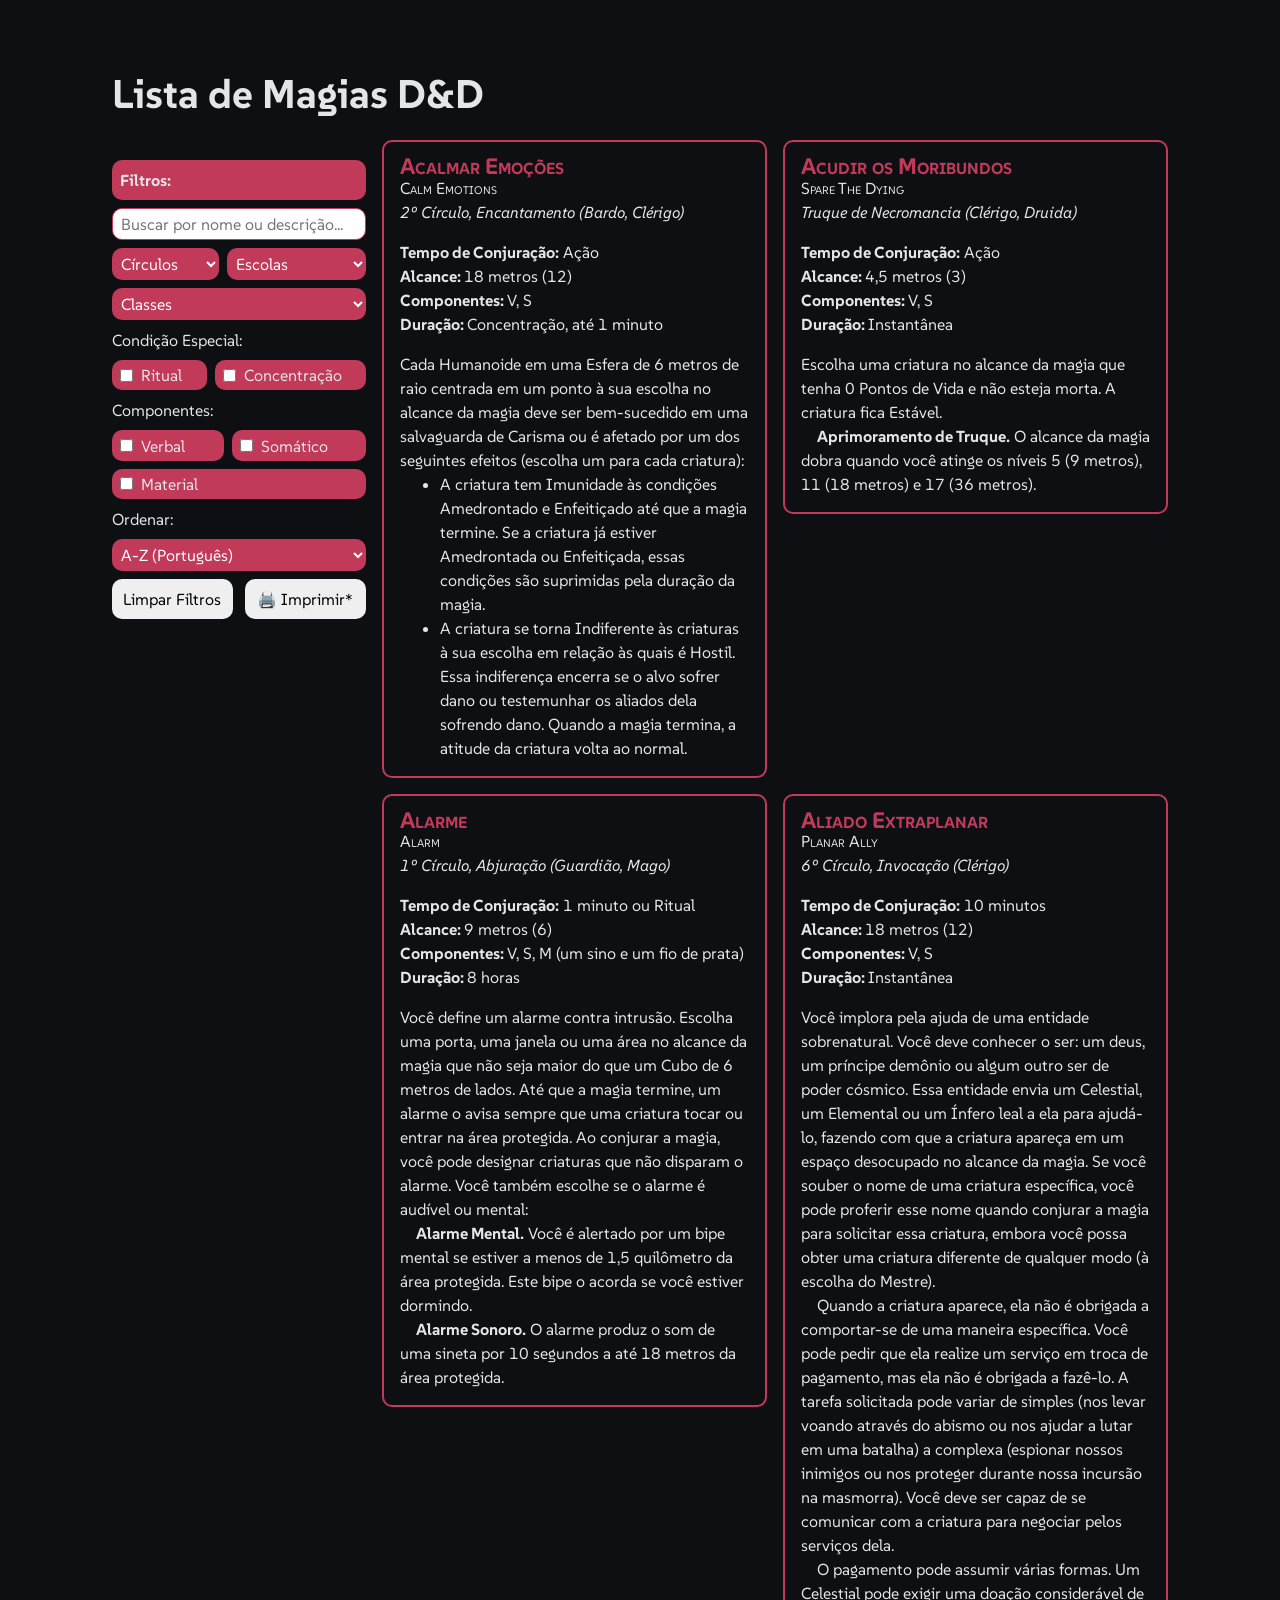
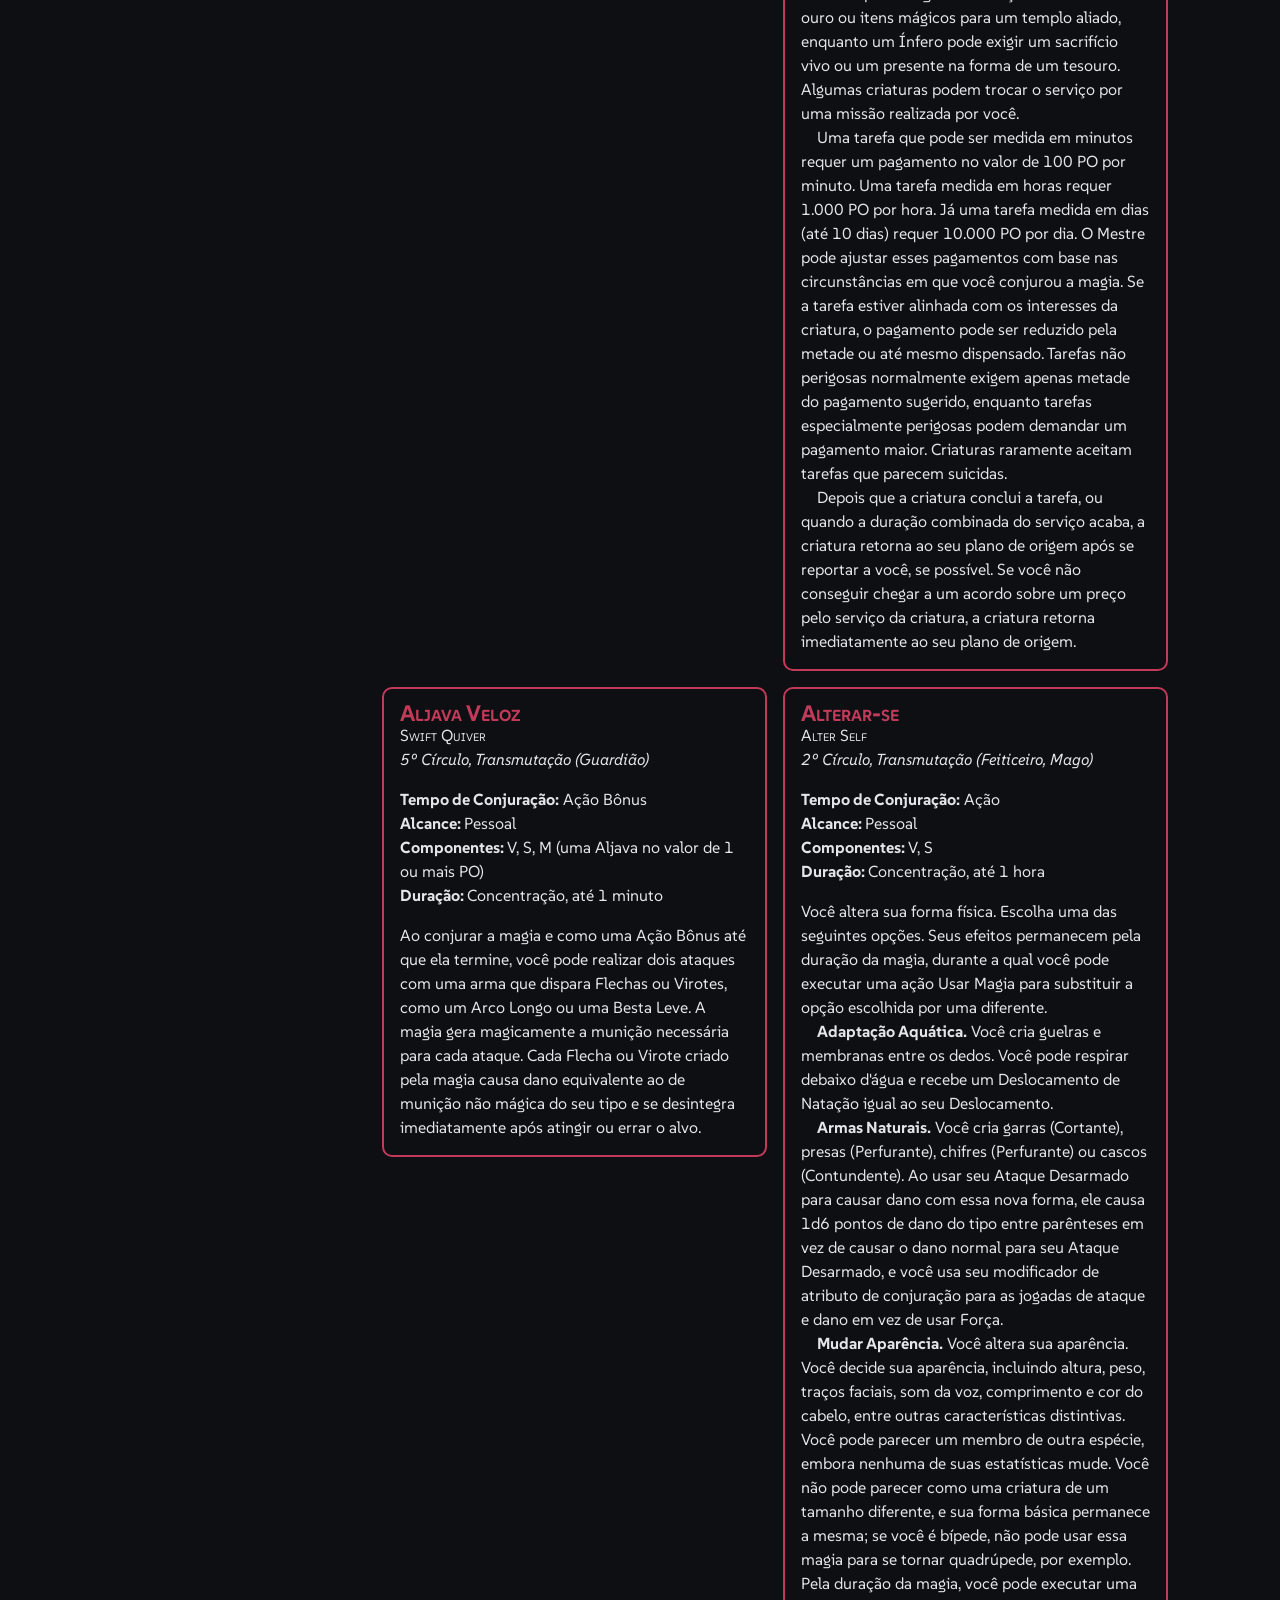
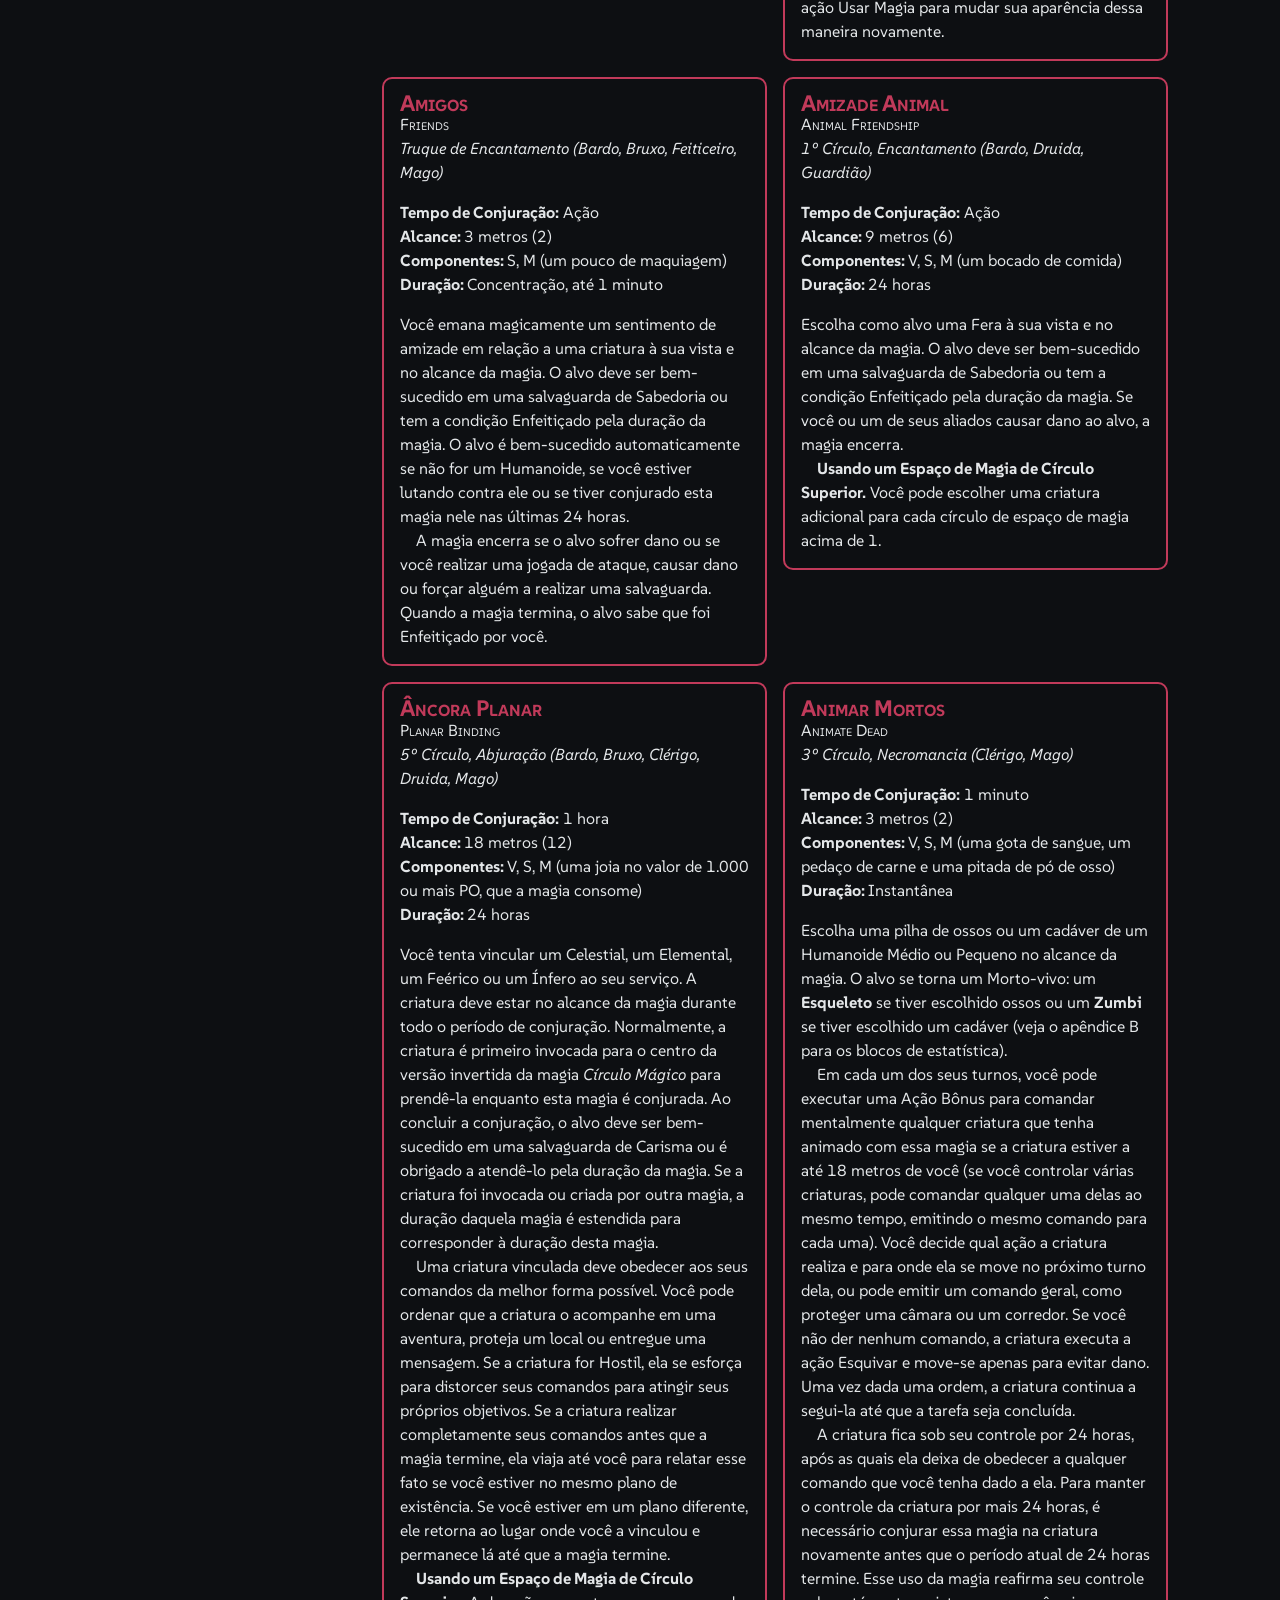
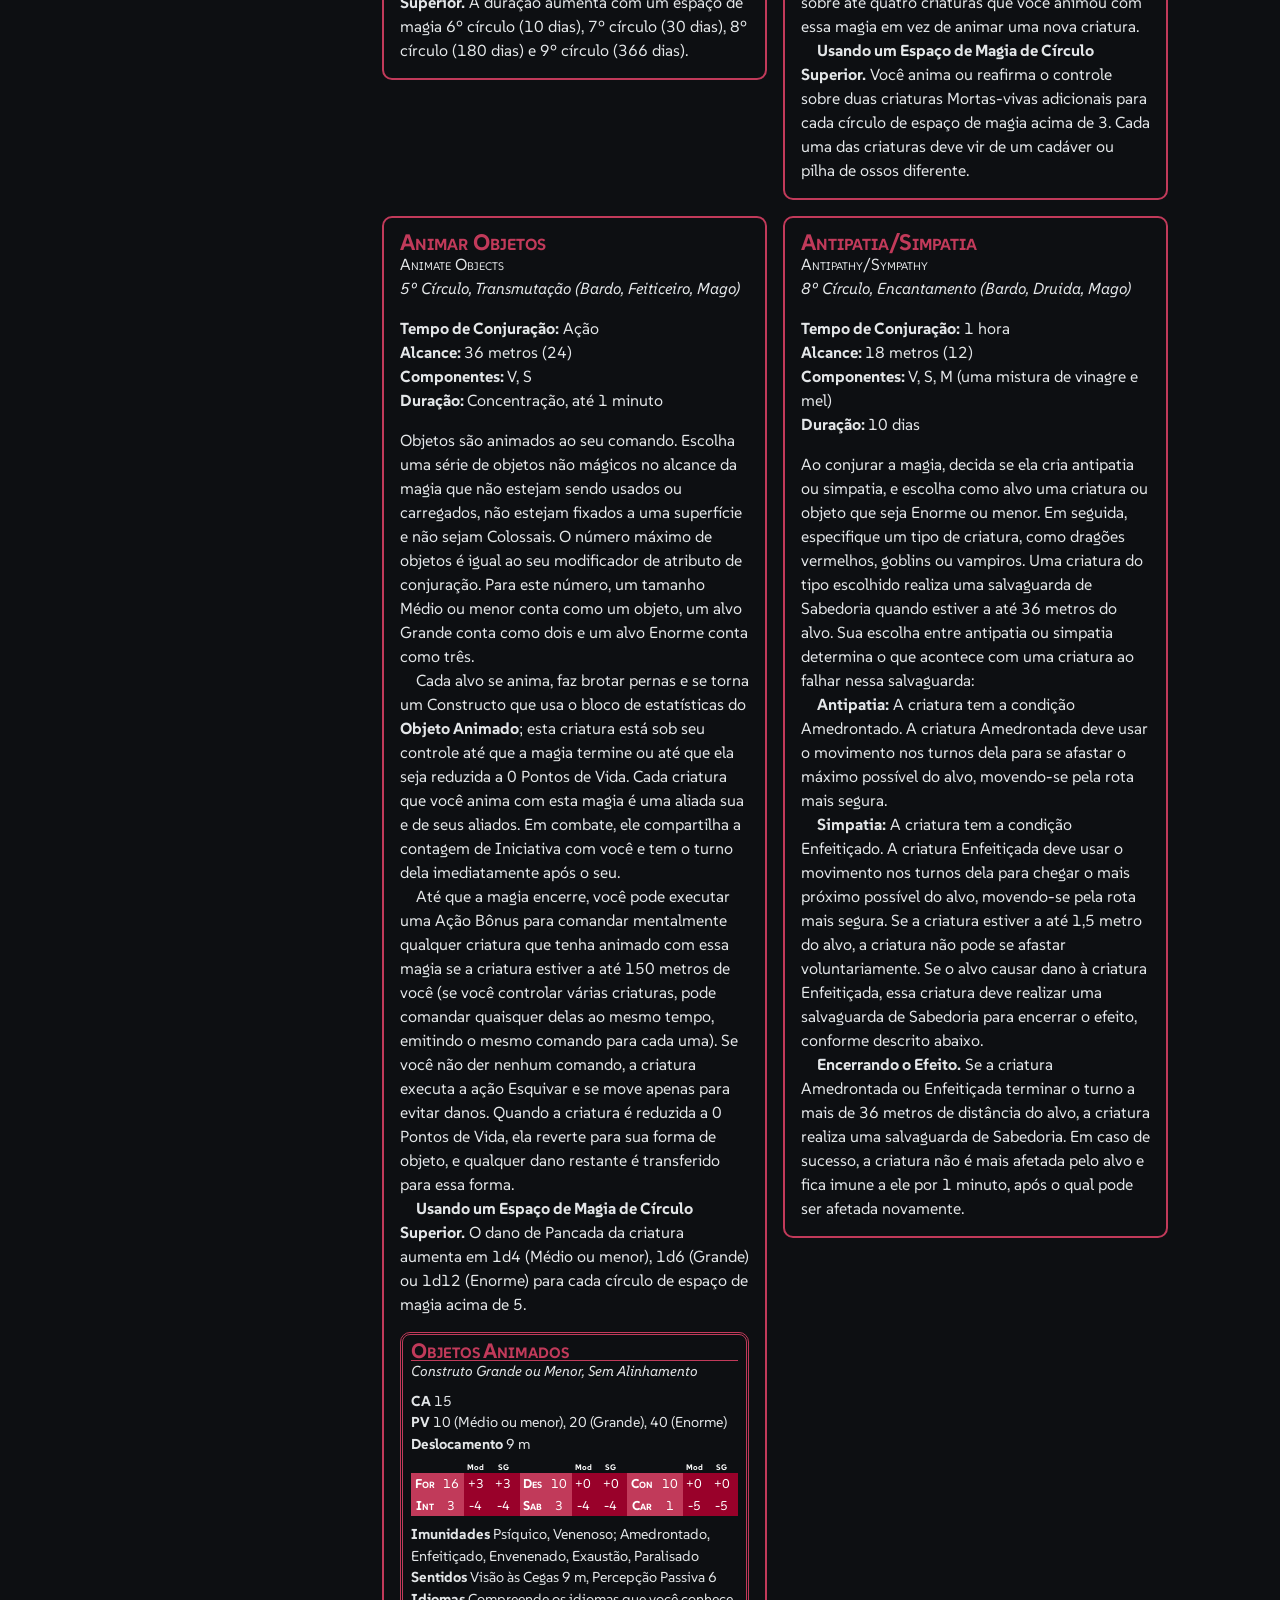
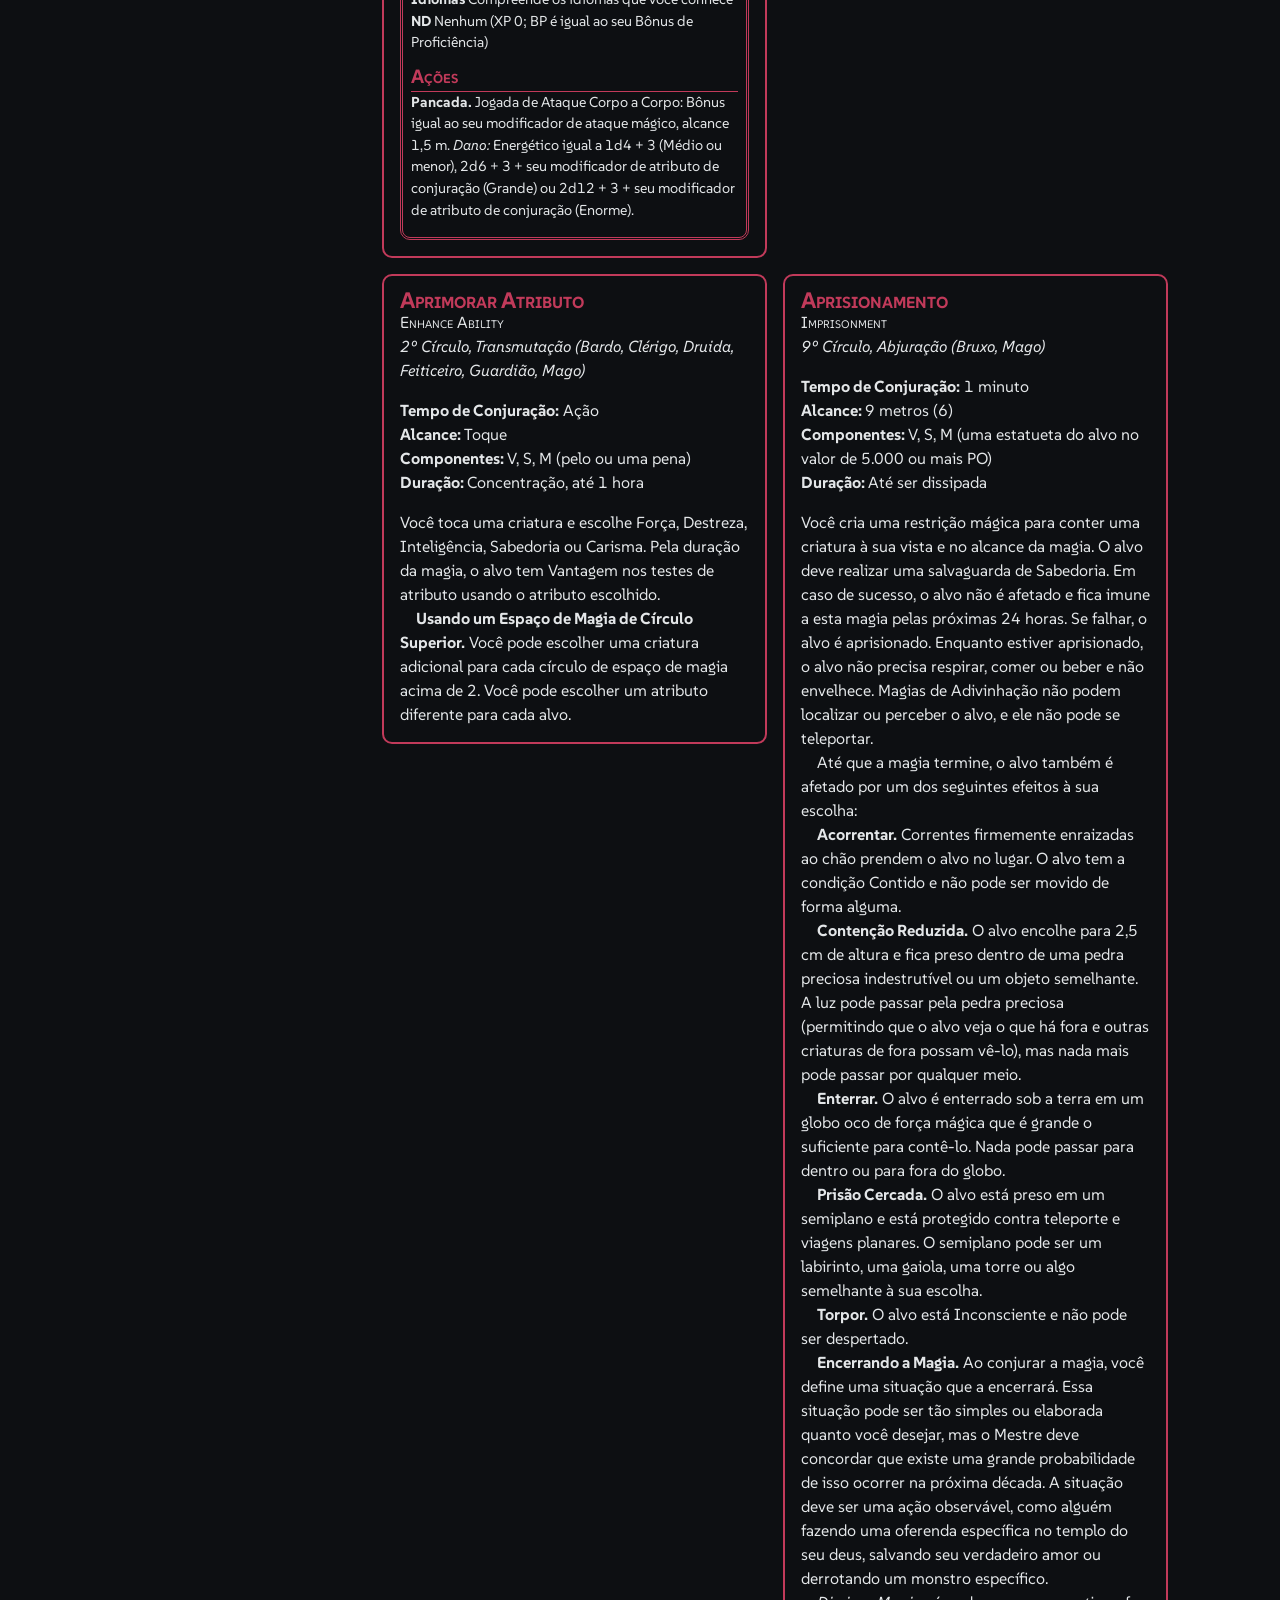
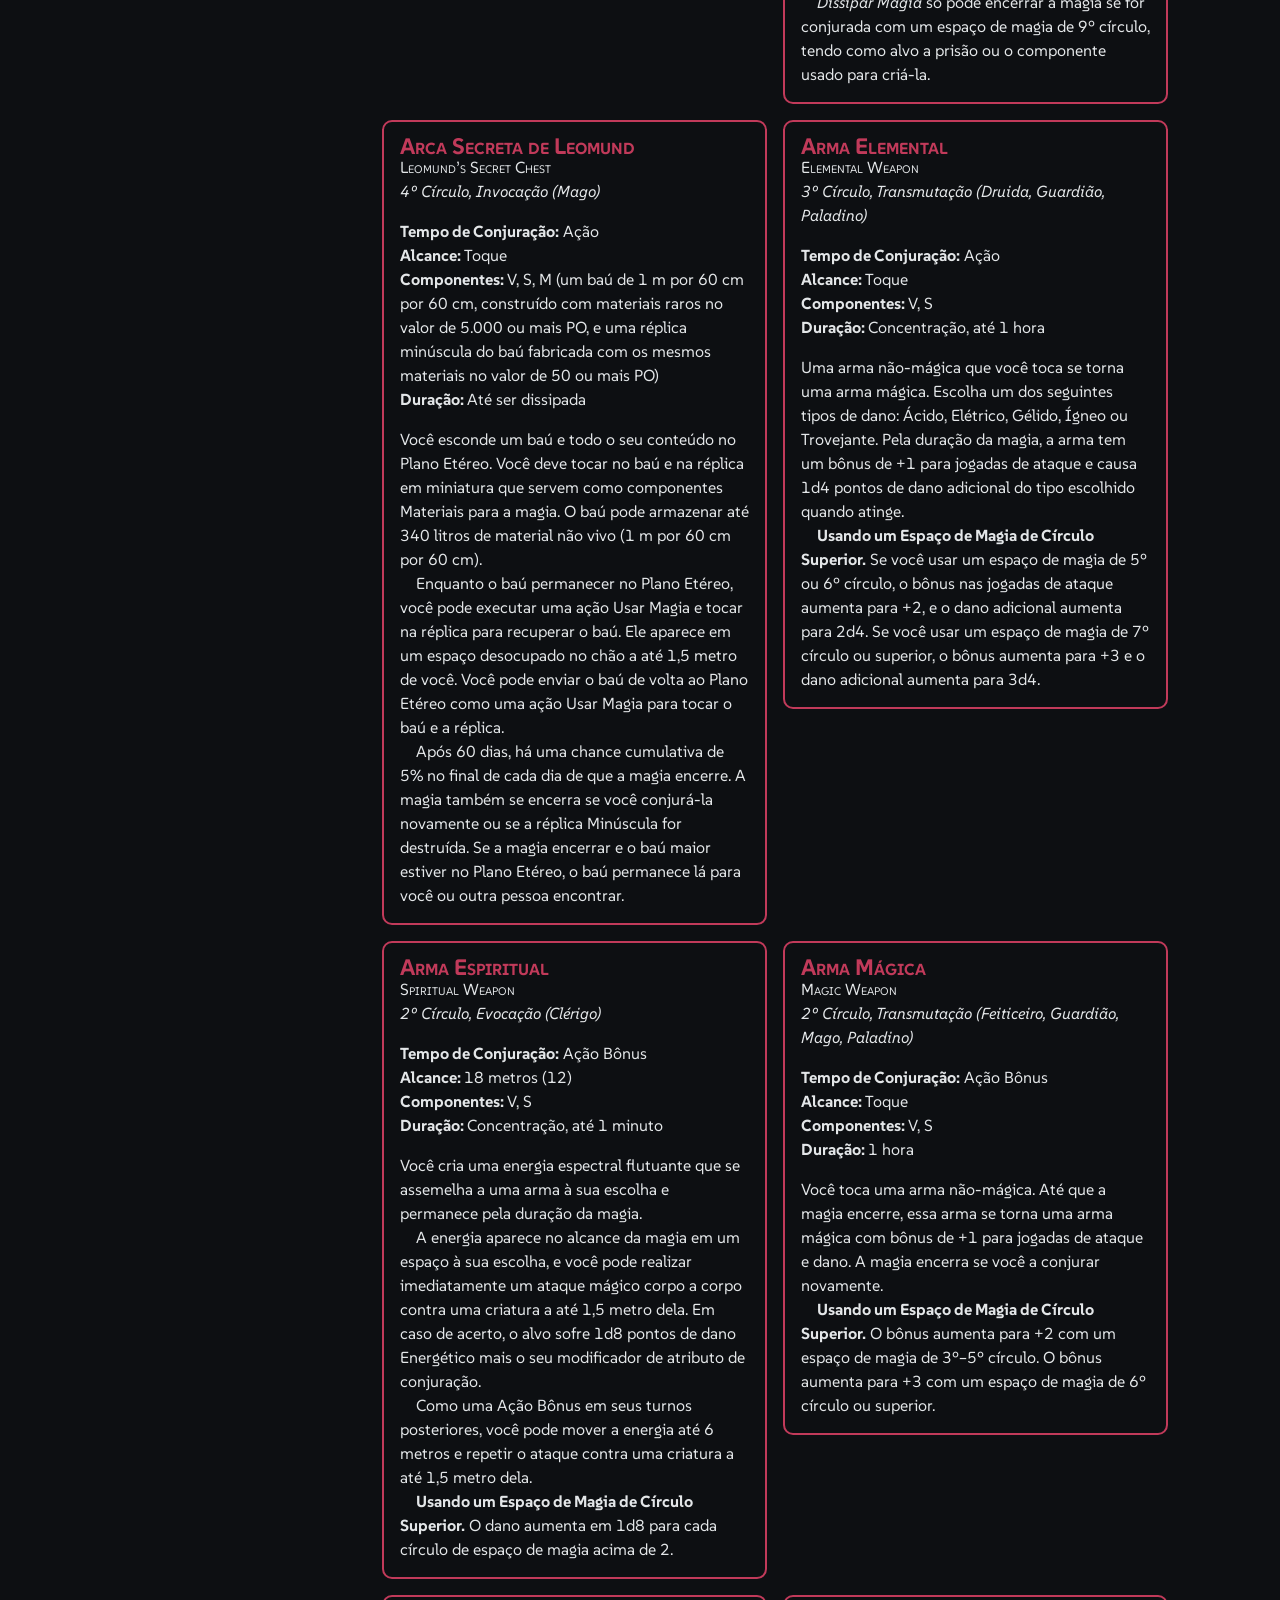
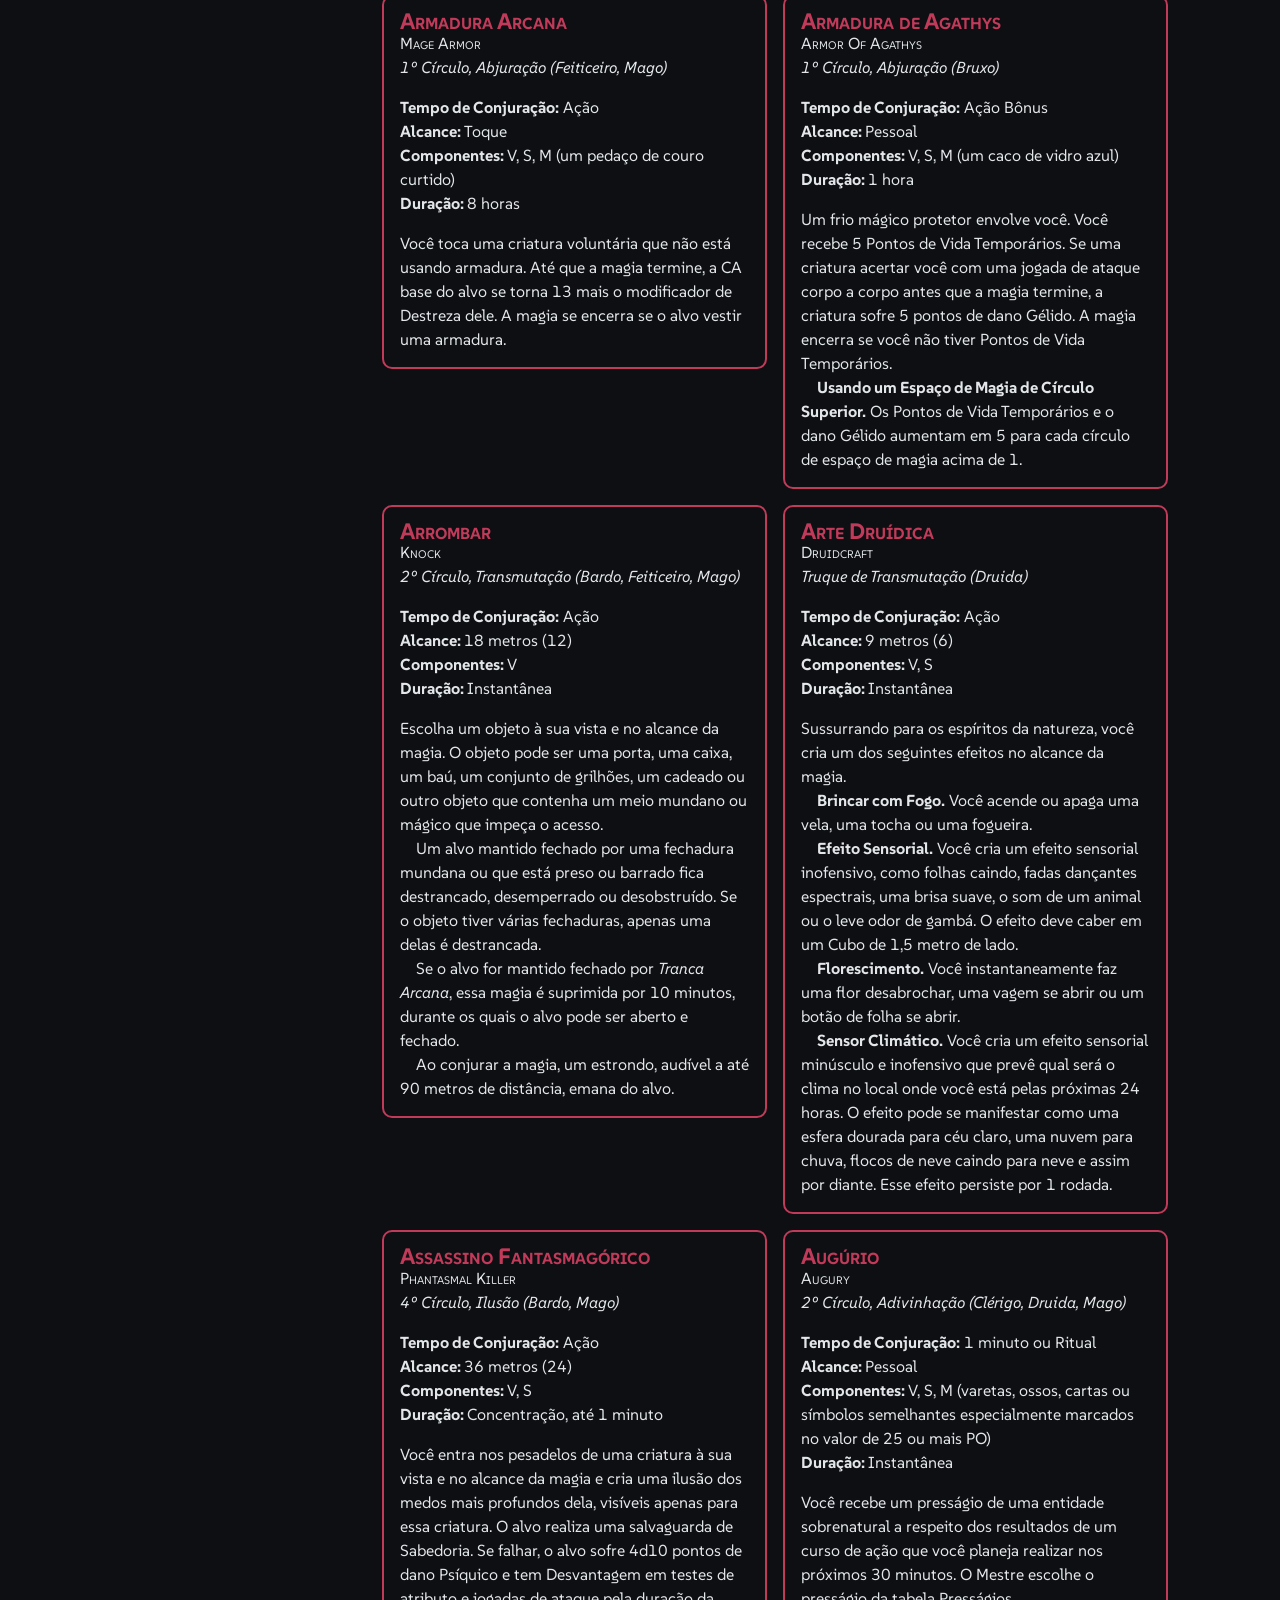
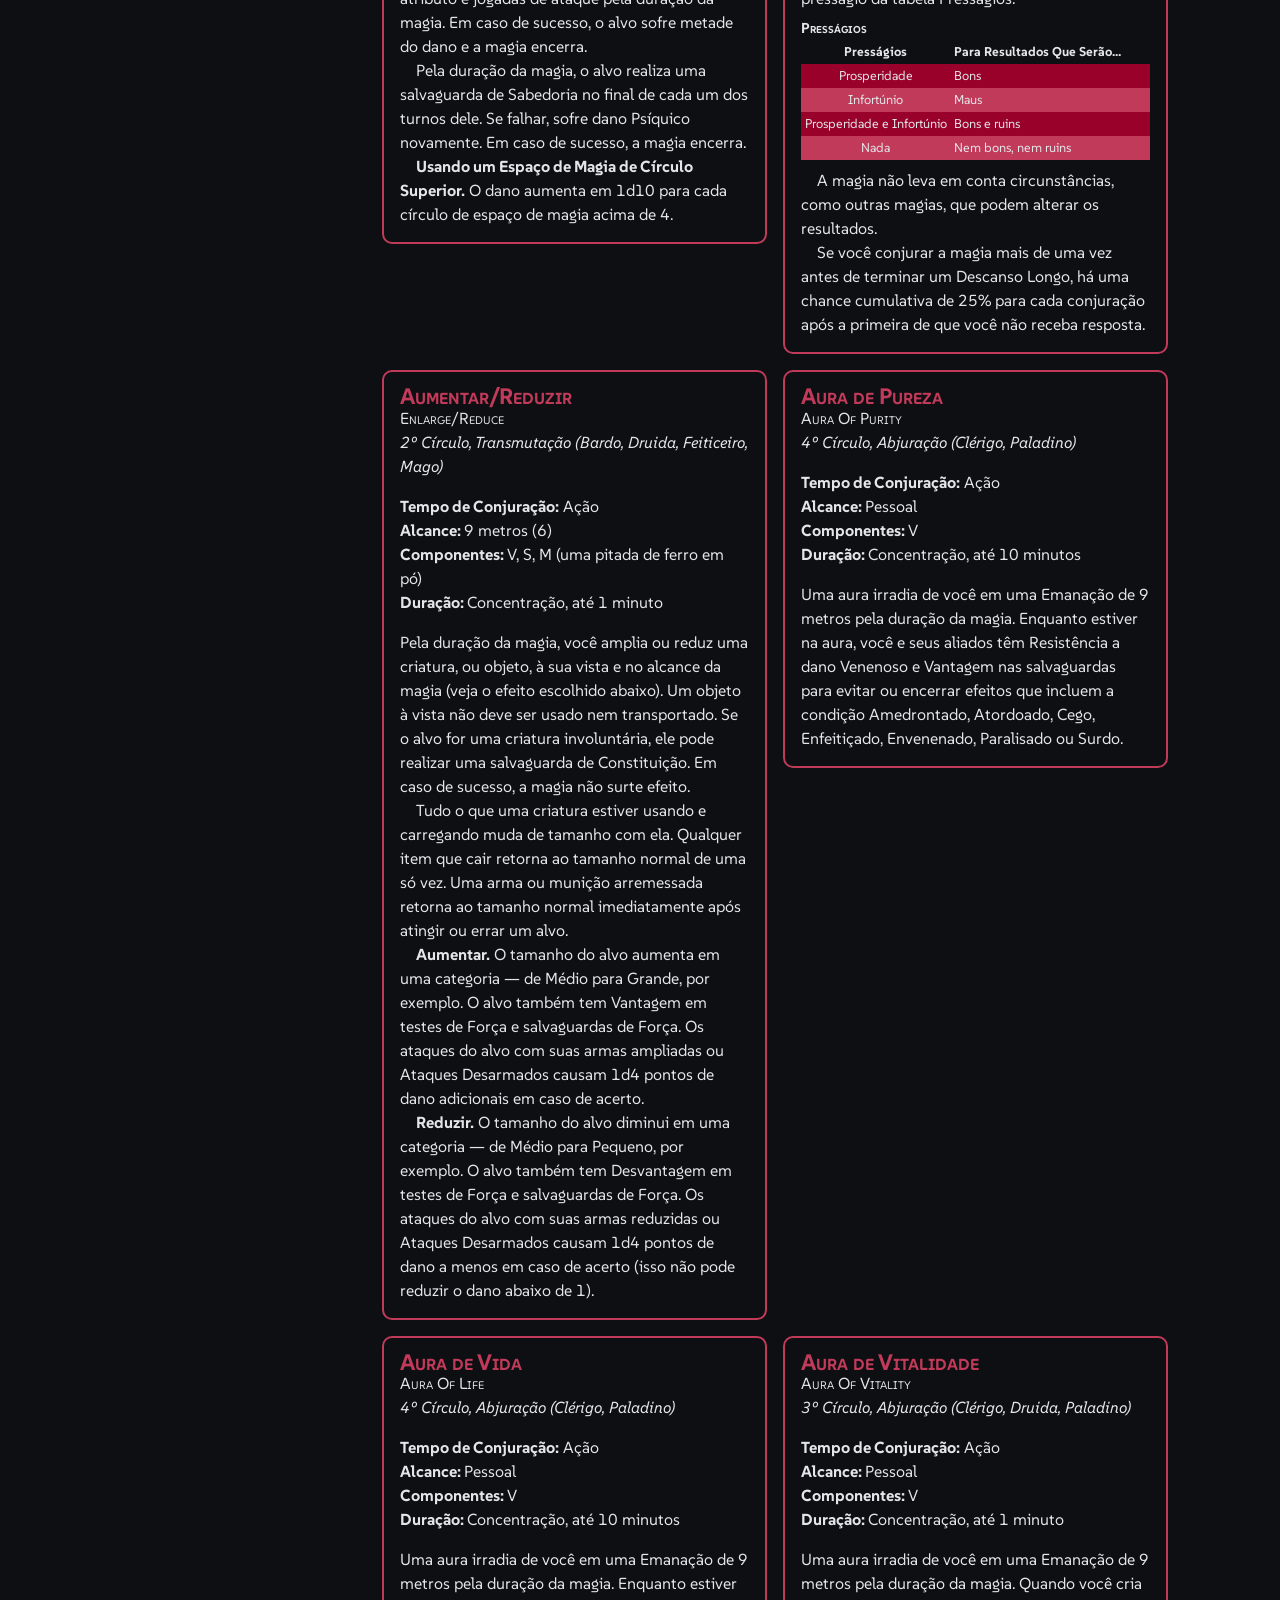
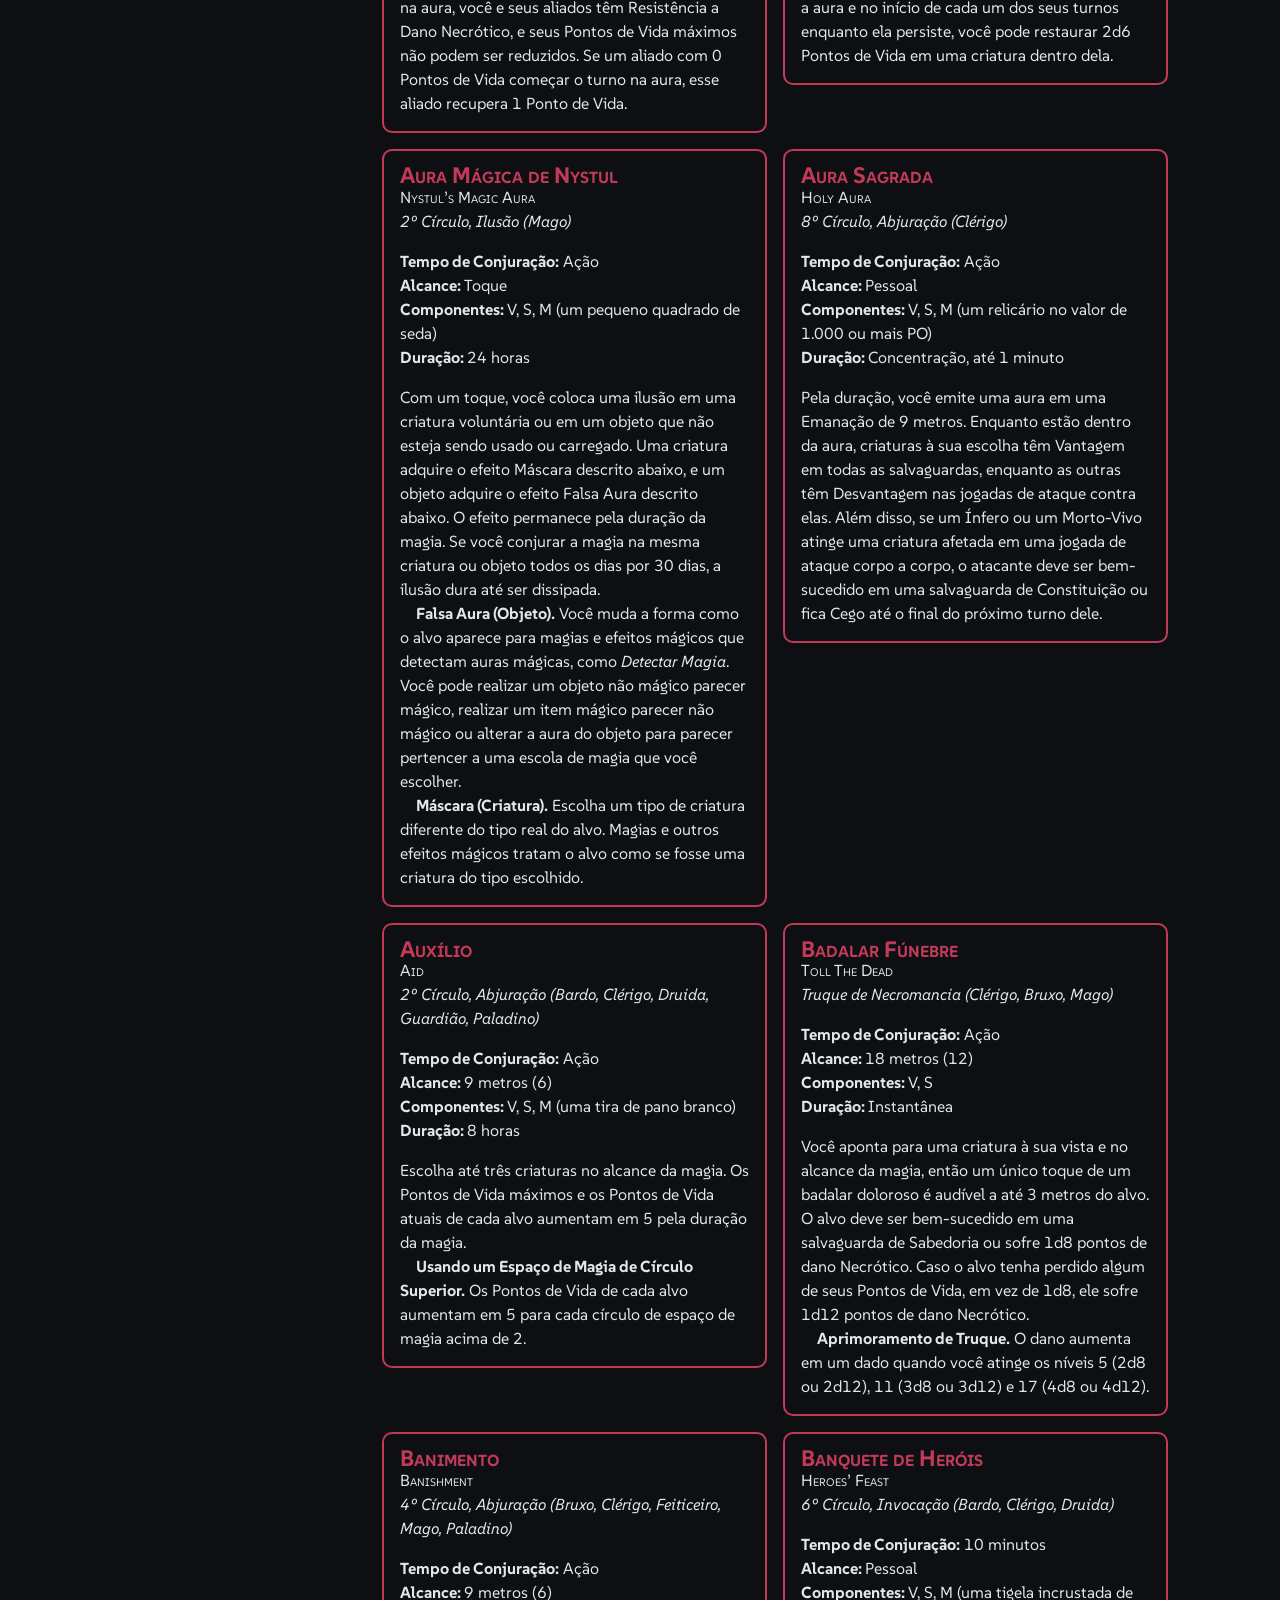
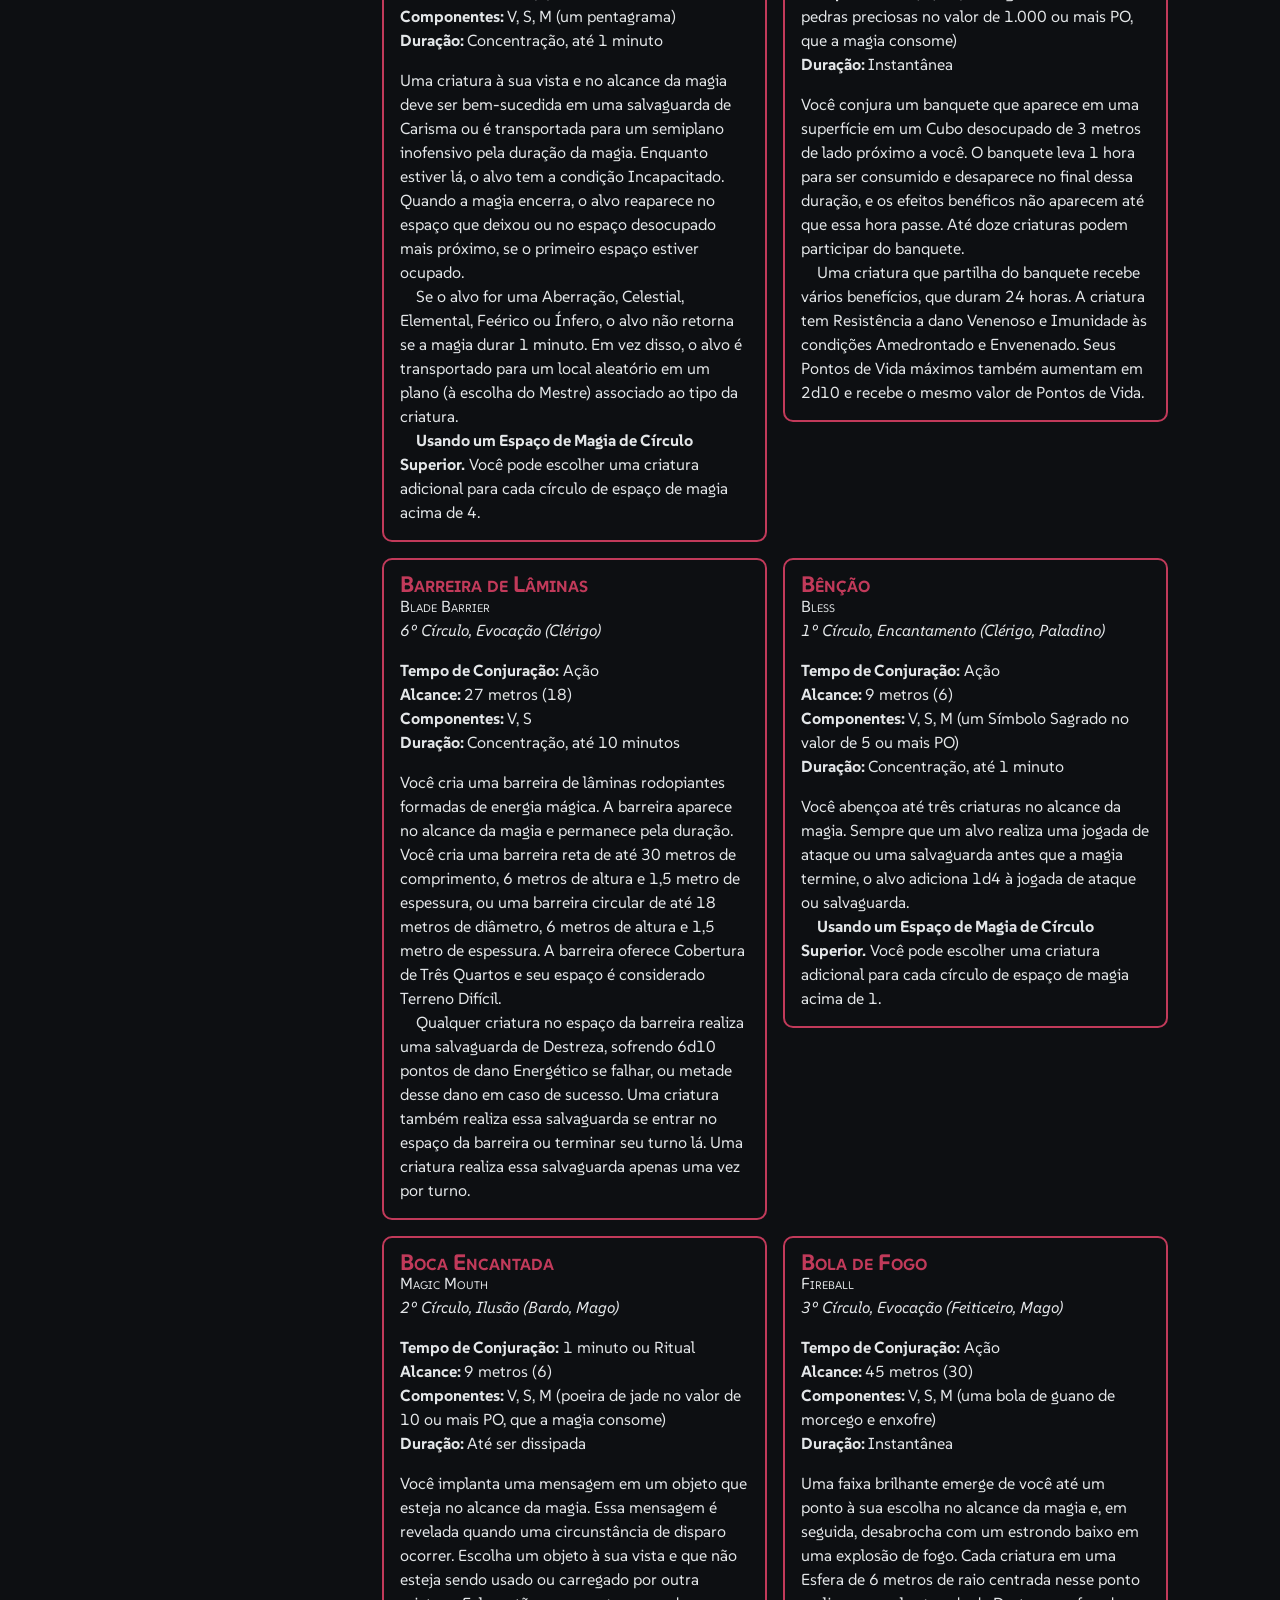
==== index.html @ 52cef46a "remoção de textos inuteis" ====
<!DOCTYPE html>
<!-- saved from url=(0042)https://simpleskans.com.br/dnd/2024/magias -->
<html lang="pt-BR"><script async="" src="https://www.clarity.ms/tag/lqt7soyxw2"></script><head><meta http-equiv="Content-Type" content="text/html; charset=UTF-8">
        <title>
  
    Lista de Magias D&amp;D 2024 Beta
    

    | Simple Skans
  
</title>
        <meta name="description" content="Lista de Todas as Magias de Dungeons &amp; Dragons 2024 para consulta e buscas PT-BR | Lista de Todas as Magias de Dungeons &amp; Dragons 2024 para consulta e buscas">
        <link rel="canonical" href="https://simpleskans.com.br/dnd/2024/magias">

        <!-- Google tag (gtag.js) -->
        <script async="" src="https://www.googletagmanager.com/gtag/js?id=G-C6Q368P6MR"></script>
        <script>
            window.dataLayer = window.dataLayer || [];
            function gtag() {
                dataLayer.push(arguments);
            }
            gtag("js", new Date());

            gtag("config", "G-C6Q368P6MR");
        </script>

        <!-- Clarity tag  -->
        <script type="text/javascript">
            (function (c, l, a, r, i, t, y) {
                c[a] =
                    c[a] ||
                    function () {
                        (c[a].q = c[a].q || []).push(arguments);
                    };
                t = l.createElement(r);
                t.async = 1;
                t.src = "https://www.clarity.ms/tag/" + i;
                y = l.getElementsByTagName(r)[0];
                y.parentNode.insertBefore(t, y);
            })(window, document, "clarity", "script", "lqt7soyxw2");
        </script>
        <script type="application/ld+json">
        {
          "@context": "https://schema.org",
          "@type": "BlogPosting",
          "mainEntityOfPage": {
            "@type": "WebPage",
            "@id": "https://simpleskans.com.br/dnd/2024/magias"
          },
          "headline": "Lista de Magias D&amp;D 2024 Beta",
          "description": "Lista de Todas as Magias de Dungeons &amp; Dragons 2024 para consulta e buscas",
          "image": "https://simpleskans.com.br/img/postcapa/grimorio24.png",
          "author": {
            "@type": "Person",
            "name": "KryFi",
            "url": "https://simpleskans.com.br/sobre/"
          },
          "publisher": {
            "@type": "Organization",
            "name": "Simple Skans",
            "logo": {
              "@type": "ImageObject",
              "url": "https://simpleskans.com.br/img/logoColorido.png"
            }
          },
          "datePublished": ""
        }
        </script>

        <!--Head tags-->

        <link rel="stylesheet" href="./Lista de Magias D&amp;D 2024 Beta _ Simple Skans_files/reset.css">
        <link rel="stylesheet" href="./Lista de Magias D&amp;D 2024 Beta _ Simple Skans_files/estilos.css">
        <link rel="stylesheet" href="./Lista de Magias D&amp;D 2024 Beta _ Simple Skans_files/grimorio.css"> 
        <meta name="viewport" content="width=device-width, initial-scale=1.0">
        
        <meta name="author" content="KryFi">
    <style type="text/css" id="operaUserStyle"></style></head>
    <body>
        <header class="gradienteBase">
  
</header>

        <div class="separador"></div>
        <main class="conteudo">
 
<!--permalink: /dnd/2024/magias-->

<article>
    <div class="titulopostagem">

        <h1 id="secao1">Lista de Magias D&amp;D </h1>
    </div>

    <div class="corpo">
        <div class="magias-container">
            <!-- Filtros -->

            <div class="grudar">
                <div id="filtros" class="filtros-magias">
                    <p class="titulo-filtros">Filtros:</p>
                    <input type="text" id="busca" placeholder="Buscar por nome ou descrição..." class="filtro-input">
                    <div class="filtros-selecionaveis">
                        <select id="filtro-nivel" class="filtro-select">
                            <option value="">Círculos</option>
                             
                            <option value="0">Truque</option>
                              
                            <option value="1">1º Círculo</option>
                              
                            <option value="2">2º Círculo</option>
                              
                            <option value="3">3º Círculo</option>
                              
                            <option value="4">4º Círculo</option>
                              
                            <option value="5">5º Círculo</option>
                              
                            <option value="6">6º Círculo</option>
                              
                            <option value="7">7º Círculo</option>
                              
                            <option value="8">8º Círculo</option>
                              
                            <option value="9">9º Círculo</option>
                             
                        </select>

                        <select id="filtro-escola" class="filtro-select">
                            <option value="">Escolas</option>
                             
                            <option value="Abjuração">Abjuração</option>
                            
                            <option value="Adivinhação">Adivinhação</option>
                            
                            <option value="Encantamento">Encantamento</option>
                            
                            <option value="Evocação">Evocação</option>
                            
                            <option value="Ilusão">Ilusão</option>
                            
                            <option value="Invocação">Invocação</option>
                            
                            <option value="Necromancia">Necromancia</option>
                            
                            <option value="Transmutação">Transmutação</option>
                            
                        </select>

                        <select id="filtro-classe" class="filtro-select"><option value="">Classes</option><option value="Bardo">Bardo</option><option value="Bruxo">Bruxo</option><option value="Clérigo">Clérigo</option><option value="Druida">Druida</option><option value="Feiticeiro">Feiticeiro</option><option value="Guardião">Guardião</option>
                            <option value="Mago">Mago</option>
                            <option value="Necromante">Necromante</option>
                            <option value="Paladino">Paladino</option></select>
                    </div>
                    <!-- Filtros booleanos -->
                    <p class="subfiltro">Condição Especial:</p>
                    <div class="filtro-booleano">
                        <label><input type="checkbox" id="filtro-ritual"> Ritual</label>
                        <label><input type="checkbox" id="filtro-concentracao"> Concentração</label>
                    </div>

                    <!-- Componentes -->
                    <p class="subfiltro">Componentes:</p>
                    <div class="filtro-componentes">
                        <label><input type="checkbox" class="componente" value="V"> Verbal</label>
                        <label><input type="checkbox" class="componente" value="S"> Somático</label>
                        <label><input type="checkbox" class="componente" value="M"> Material</label>
                    </div>

                    <!-- Ordenação -->
                    <p class="subfiltro">Ordenar:</p>
                    <div class="ordenacao">
                        <select id="ordenar-por" class="filtro-select">
                            <option value="nome-asc">A-Z (Português)</option>
                            <option value="nome-desc">Z-A (Português)</option>
                            <option value="original-asc">A-Z (Inglês)</option>
                            <option value="original-desc">Z-A (Inglês)</option>
                            <option value="nivel-asc">Círculo (0-9)</option>
                            <option value="nivel-desc">Círculo (9-0)</option>
                        </select>
                    </div>

                    <button id="limpar-filtros" class="botao-limpar">Limpar Filtros</button>
                    <div class="controles-impressao">
                        <button id="btn-imprimir" class="botao-imprimir">🖨️ Imprimir*</button>
                    </div>
                    
                </div>
            </div>

            <!-- Lista de Magias -->
            <div class="rodapemagia">
                    <div id="lista-magias" class="grid-magias"><div class="carta-magia" data-nome="acalmar emoções" data-original="calm emotions" data-nivel="2" data-escola="Encantamento" data-ritual="false" data-concentracao="true" data-componentes="V, S" data-classes="bardo, clérigo" data-alcance="18" data-tempo="ação" style="display: block;">
                        <div class="magia-cabecalho">
                            <p class="magia-nome">Acalmar Emoções</p>
                            <span class="ingles">calm emotions</span>
                            <div class="magia-metadados">
                                <span class="nivel-escola"><i>
                                         2º Círculo, Encantamento (Bardo, Clérigo)</i>
                                </span>
                                <div class="tags">
                                    <p>
                                        <span class="negrito">Tempo de Conjuração:</span> Ação 
                                    </p>
                                    

                                    <p>
                                        <span class="negrito">Alcance: </span>
                                           18 metros (12) 
                                        
                                    </p>

                                    <p><span class="negrito">Componentes: </span> V, S</p>
                                    <p>
                                        <span class="negrito">Duração: </span> Concentração,
                                         até 1 minuto
                                    </p>
                                </div>
                            </div>
                        </div>

                        <div class="magia-descricao"><p>Cada Humanoide em uma Esfera de 6 metros de raio centrada em um ponto à sua escolha no alcance da magia deve ser bem-sucedido em uma salvaguarda de Carisma ou é afetado por um dos seguintes efeitos (escolha um para cada criatura):</p> <ul> <li>A criatura tem Imunidade às condições Amedrontado e Enfeitiçado até que a magia termine. Se a criatura já estiver Amedrontada ou Enfeitiçada, essas condições são suprimidas pela duração da magia.</li> <li>A criatura se torna Indiferente às criaturas à sua escolha em relação às quais é Hostil. Essa indiferença encerra se o alvo sofrer dano ou testemunhar os aliados dela sofrendo dano. Quando a magia termina, a atitude da criatura volta ao normal.</li> </ul></div>
                    </div>
                    <div class="carta-magia" data-nome="acudir os moribundos" data-original="spare the dying" data-nivel="0" data-escola="Necromancia" data-ritual="false" data-concentracao="false" data-componentes="V, S" data-classes="clérigo, druida" data-alcance="4.5" data-tempo="ação" style="display: block;">
                        <div class="magia-cabecalho">
                            <p class="magia-nome">Acudir os Moribundos</p>
                            <span class="ingles">spare the dying</span>
                            <div class="magia-metadados">
                                <span class="nivel-escola"><i>
                                         Truque de  Necromancia (Clérigo, Druida)</i>
                                </span>
                                <div class="tags">
                                    <p>
                                        <span class="negrito">Tempo de Conjuração:</span> Ação 
                                    </p>
                                    

                                    <p>
                                        <span class="negrito">Alcance: </span>
                                           4,5 metros (3) 
                                        
                                    </p>

                                    <p><span class="negrito">Componentes: </span> V, S</p>
                                    <p>
                                        <span class="negrito">Duração: </span>  Instantânea
                                    </p>
                                </div>
                            </div>
                        </div>

                        <div class="magia-descricao"><p>Escolha uma criatura no alcance da magia que tenha 0 Pontos de Vida e não esteja morta. A criatura fica Estável.</p> <p><strong>Aprimoramento de Truque.</strong> O alcance da magia dobra quando você atinge os níveis 5 (9 metros), 11 (18 metros) e 17 (36 metros).</p></div>
                    </div><div class="carta-magia" data-nome="alarme" data-original="alarm" data-nivel="1" data-escola="Abjuração" data-ritual="true" data-concentracao="false" data-componentes="V, S, M (um sino e um fio de prata)" data-classes="guardião, mago, necromante" data-alcance="9" data-tempo="1 minuto" style="display: block;">
                        <div class="magia-cabecalho">
                            <p class="magia-nome">Alarme</p>
                            <span class="ingles">Alarm</span>
                            <div class="magia-metadados">
                                <span class="nivel-escola"><i>
                                         1º Círculo, Abjuração (Guardião, Mago)</i>
                                </span>
                                <div class="tags">
                                    <p>
                                        <span class="negrito">Tempo de Conjuração:</span> 1 minuto  ou Ritual 
                                    </p>
                                    

                                    <p>
                                        <span class="negrito">Alcance: </span>
                                           9 metros (6) 
                                        
                                    </p>

                                    <p><span class="negrito">Componentes: </span> V, S, M (um sino e um fio de prata)</p>
                                    <p>
                                        <span class="negrito">Duração: </span>  8 horas
                                    </p>
                                </div>
                            </div>
                        </div>

                        <div class="magia-descricao"><p>Você define um alarme contra intrusão. Escolha uma porta, uma janela ou uma área no alcance da magia que não seja maior do que um Cubo de 6 metros de lados. Até que a magia termine, um alarme o avisa sempre que uma criatura tocar ou entrar na área protegida. Ao conjurar a magia, você pode designar criaturas que não disparam o alarme. Você também escolhe se o alarme é audível ou mental:</p> <p><strong>Alarme Mental.</strong> Você é alertado por um bipe mental se estiver a menos de 1,5 quilômetro da área protegida. Este bipe o acorda se você estiver dormindo.</p> <p><strong>Alarme Sonoro.</strong> O alarme produz o som de uma sineta por 10 segundos a até 18 metros da área protegida.</p></div>
                    </div><div class="carta-magia" data-nome="aliado extraplanar" data-original="planar ally" data-nivel="6" data-escola="Invocação" data-ritual="false" data-concentracao="false" data-componentes="V, S" data-classes="clérigo" data-alcance="18" data-tempo="10 minutos" style="display: block;">
                        <div class="magia-cabecalho">
                            <p class="magia-nome">Aliado Extraplanar</p>
                            <span class="ingles">Planar Ally</span>
                            <div class="magia-metadados">
                                <span class="nivel-escola"><i>
                                         6º Círculo, Invocação (Clérigo)</i>
                                </span>
                                <div class="tags">
                                    <p>
                                        <span class="negrito">Tempo de Conjuração:</span> 10 minutos 
                                    </p>
                                    

                                    <p>
                                        <span class="negrito">Alcance: </span>
                                           18 metros (12) 
                                        
                                    </p>

                                    <p><span class="negrito">Componentes: </span> V, S</p>
                                    <p>
                                        <span class="negrito">Duração: </span>  Instantânea
                                    </p>
                                </div>
                            </div>
                        </div>

                        <div class="magia-descricao"><p>Você implora pela ajuda de uma entidade sobrenatural. Você deve conhecer o ser: um deus, um príncipe demônio ou algum outro ser de poder cósmico. Essa entidade envia um Celestial, um Elemental ou um Ínfero leal a ela para ajudá-lo, fazendo com que a criatura apareça em um espaço desocupado no alcance da magia. Se você souber o nome de uma criatura específica, você pode proferir esse nome quando conjurar a magia para solicitar essa criatura, embora você possa obter uma criatura diferente de qualquer modo (à escolha do Mestre).</p> <p>Quando a criatura aparece, ela não é obrigada a comportar-se de uma maneira específica. Você pode pedir que ela realize um serviço em troca de pagamento, mas ela não é obrigada a fazê-lo. A tarefa solicitada pode variar de simples (nos levar voando através do abismo ou nos ajudar a lutar em uma batalha) a complexa (espionar nossos inimigos ou nos proteger durante nossa incursão na masmorra). Você deve ser capaz de se comunicar com a criatura para negociar pelos serviços dela.</p> <p>O pagamento pode assumir várias formas. Um Celestial pode exigir uma doação considerável de ouro ou itens mágicos para um templo aliado, enquanto um Ínfero pode exigir um sacrifício vivo ou um presente na forma de um tesouro. Algumas criaturas podem trocar o serviço por uma missão realizada por você.</p> <p>Uma tarefa que pode ser medida em minutos requer um pagamento no valor de 100 PO por minuto. Uma tarefa medida em horas requer 1.000 PO por hora. Já uma tarefa medida em dias (até 10 dias) requer 10.000 PO por dia. O Mestre pode ajustar esses pagamentos com base nas circunstâncias em que você conjurou a magia. Se a tarefa estiver alinhada com os interesses da criatura, o pagamento pode ser reduzido pela metade ou até mesmo dispensado. Tarefas não perigosas normalmente exigem apenas metade do pagamento sugerido, enquanto tarefas especialmente perigosas podem demandar um pagamento maior. Criaturas raramente aceitam tarefas que parecem suicidas.</p> <p>Depois que a criatura conclui a tarefa, ou quando a duração combinada do serviço acaba, a criatura retorna ao seu plano de origem após se reportar a você, se possível. Se você não conseguir chegar a um acordo sobre um preço pelo serviço da criatura, a criatura retorna imediatamente ao seu plano de origem.</p></div>
                    </div><div class="carta-magia" data-nome="aljava veloz" data-original="swift quiver" data-nivel="5" data-escola="Transmutação" data-ritual="false" data-concentracao="true" data-componentes="V, S, M (uma Aljava no valor de 1 ou mais PO)" data-classes="guardião" data-alcance="pessoal" data-tempo="ação bônus" style="display: block;">
                        <div class="magia-cabecalho">
                            <p class="magia-nome">Aljava Veloz</p>
                            <span class="ingles">Swift Quiver</span>
                            <div class="magia-metadados">
                                <span class="nivel-escola"><i>
                                         5º Círculo, Transmutação (Guardião)</i>
                                </span>
                                <div class="tags">
                                    <p>
                                        <span class="negrito">Tempo de Conjuração:</span> Ação Bônus 
                                    </p>
                                    

                                    <p>
                                        <span class="negrito">Alcance: </span>
                                         Pessoal 
                                    </p>

                                    <p><span class="negrito">Componentes: </span> V, S, M (uma Aljava no valor de 1 ou mais PO)</p>
                                    <p>
                                        <span class="negrito">Duração: </span> Concentração,
                                         até 1 minuto
                                    </p>
                                </div>
                            </div>
                        </div>

                        <div class="magia-descricao"><p>Ao conjurar a magia e como uma Ação Bônus até que ela termine, você pode realizar dois ataques com uma arma que dispara Flechas ou Virotes, como um Arco Longo ou uma Besta Leve. A magia gera magicamente a munição necessária para cada ataque. Cada Flecha ou Virote criado pela magia causa dano equivalente ao de munição não mágica do seu tipo e se desintegra imediatamente após atingir ou errar o alvo.</p></div>
                    </div><div class="carta-magia" data-nome="alterar-se" data-original="alter self" data-nivel="2" data-escola="Transmutação" data-ritual="false" data-concentracao="true" data-componentes="V, S" data-classes="feiticeiro, mago" data-alcance="pessoal" data-tempo="ação" style="display: block;">
                        <div class="magia-cabecalho">
                            <p class="magia-nome">Alterar-se</p>
                            <span class="ingles">alter self</span>
                            <div class="magia-metadados">
                                <span class="nivel-escola"><i>
                                         2º Círculo, Transmutação (Feiticeiro, Mago)</i>
                                </span>
                                <div class="tags">
                                    <p>
                                        <span class="negrito">Tempo de Conjuração:</span> Ação 
                                    </p>
                                    

                                    <p>
                                        <span class="negrito">Alcance: </span>
                                         Pessoal 
                                    </p>

                                    <p><span class="negrito">Componentes: </span> V, S</p>
                                    <p>
                                        <span class="negrito">Duração: </span> Concentração,
                                         até 1 hora
                                    </p>
                                </div>
                            </div>
                        </div>

                        <div class="magia-descricao"><p>Você altera sua forma física. Escolha uma das seguintes opções. Seus efeitos permanecem pela duração da magia, durante a qual você pode executar uma ação Usar Magia para substituir a opção escolhida por uma diferente.</p> <p><strong>Adaptação Aquática.</strong> Você cria guelras e membranas entre os dedos. Você pode respirar debaixo d'água e recebe um Deslocamento de Natação igual ao seu Deslocamento.</p> <p><strong>Armas Naturais.</strong> Você cria garras (Cortante), presas (Perfurante), chifres (Perfurante) ou cascos (Contundente). Ao usar seu Ataque Desarmado para causar dano com essa nova forma, ele causa 1d6 pontos de dano do tipo entre parênteses em vez de causar o dano normal para seu Ataque Desarmado, e você usa seu modificador de atributo de conjuração para as jogadas de ataque e dano em vez de usar Força.</p> <p><strong>Mudar Aparência.</strong> Você altera sua aparência. Você decide sua aparência, incluindo altura, peso, traços faciais, som da voz, comprimento e cor do cabelo, entre outras características distintivas. Você pode parecer um membro de outra espécie, embora nenhuma de suas estatísticas mude. Você não pode parecer como uma criatura de um tamanho diferente, e sua forma básica permanece a mesma; se você é bípede, não pode usar essa magia para se tornar quadrúpede, por exemplo. Pela duração da magia, você pode executar uma ação Usar Magia para mudar sua aparência dessa maneira novamente.</p></div>
                    </div><div class="carta-magia" data-nome="amigos" data-original="friends" data-nivel="0" data-escola="Encantamento" data-ritual="false" data-concentracao="true" data-componentes="S, M (um pouco de maquiagem)" data-classes="bardo, bruxo, feiticeiro, mago" data-alcance="3" data-tempo="ação" style="display: block;">
                        <div class="magia-cabecalho">
                            <p class="magia-nome">Amigos</p>
                            <span class="ingles">friends</span>
                            <div class="magia-metadados">
                                <span class="nivel-escola"><i>
                                         Truque de  Encantamento (Bardo, Bruxo, Feiticeiro, Mago)</i>
                                </span>
                                <div class="tags">
                                    <p>
                                        <span class="negrito">Tempo de Conjuração:</span> Ação 
                                    </p>
                                    

                                    <p>
                                        <span class="negrito">Alcance: </span>
                                           3 metros (2) 
                                        
                                    </p>

                                    <p><span class="negrito">Componentes: </span> S, M (um pouco de maquiagem)</p>
                                    <p>
                                        <span class="negrito">Duração: </span> Concentração,
                                         até 1 minuto
                                    </p>
                                </div>
                            </div>
                        </div>

                        <div class="magia-descricao"><p>Você emana magicamente um sentimento de amizade em relação a uma criatura à sua vista e no alcance da magia. O alvo deve ser bem-sucedido em uma salvaguarda de Sabedoria ou tem a condição Enfeitiçado pela duração da magia. O alvo é bem-sucedido automaticamente se não for um Humanoide, se você estiver lutando contra ele ou se tiver conjurado esta magia nele nas últimas 24 horas.</p> <p>A magia encerra se o alvo sofrer dano ou se você realizar uma jogada de ataque, causar dano ou forçar alguém a realizar uma salvaguarda. Quando a magia termina, o alvo sabe que foi Enfeitiçado por você.</p></div>
                    </div><div class="carta-magia" data-nome="amizade animal" data-original="animal friendship" data-nivel="1" data-escola="Encantamento" data-ritual="false" data-concentracao="false" data-componentes="V, S, M (um bocado de comida)" data-classes="bardo, druida, guardião" data-alcance="9" data-tempo="ação" style="display: block;">
                        <div class="magia-cabecalho">
                            <p class="magia-nome">Amizade Animal</p>
                            <span class="ingles">Animal Friendship</span>
                            <div class="magia-metadados">
                                <span class="nivel-escola"><i>
                                         1º Círculo, Encantamento (Bardo, Druida, Guardião)</i>
                                </span>
                                <div class="tags">
                                    <p>
                                        <span class="negrito">Tempo de Conjuração:</span> Ação 
                                    </p>
                                    

                                    <p>
                                        <span class="negrito">Alcance: </span>
                                           9 metros (6) 
                                        
                                    </p>

                                    <p><span class="negrito">Componentes: </span> V, S, M (um bocado de comida)</p>
                                    <p>
                                        <span class="negrito">Duração: </span>  24 horas
                                    </p>
                                </div>
                            </div>
                        </div>

                        <div class="magia-descricao"><p>Escolha como alvo uma Fera à sua vista e no alcance da magia. O alvo deve ser bem-sucedido em uma salvaguarda de Sabedoria ou tem a condição Enfeitiçado pela duração da magia. Se você ou um de seus aliados causar dano ao alvo, a magia encerra.</p> <p><strong>Usando um Espaço de Magia de Círculo Superior.</strong> Você pode escolher uma criatura adicional para cada círculo de espaço de magia acima de 1.</p></div>
                    </div><div class="carta-magia" data-nome="âncora planar" data-original="planar binding" data-nivel="5" data-escola="Abjuração" data-ritual="false" data-concentracao="false" data-componentes="V, S, M (uma joia no valor de 1.000 ou mais PO, que a magia consome)" data-classes="bardo, bruxo, clérigo, druida, mago" data-alcance="18" data-tempo="1 hora" style="display: block;">
                        <div class="magia-cabecalho">
                            <p class="magia-nome">Âncora Planar</p>
                            <span class="ingles">Planar Binding</span>
                            <div class="magia-metadados">
                                <span class="nivel-escola"><i>
                                         5º Círculo, Abjuração (Bardo, Bruxo, Clérigo, Druida, Mago)</i>
                                </span>
                                <div class="tags">
                                    <p>
                                        <span class="negrito">Tempo de Conjuração:</span> 1 hora 
                                    </p>
                                    

                                    <p>
                                        <span class="negrito">Alcance: </span>
                                           18 metros (12) 
                                        
                                    </p>

                                    <p><span class="negrito">Componentes: </span> V, S, M (uma joia no valor de 1.000 ou mais PO, que a magia consome)</p>
                                    <p>
                                        <span class="negrito">Duração: </span>  24 horas
                                    </p>
                                </div>
                            </div>
                        </div>

                        <div class="magia-descricao"><p>Você tenta vincular um Celestial, um Elemental, um Feérico ou um Ínfero ao seu serviço. A criatura deve estar no alcance da magia durante todo o período de conjuração. Normalmente, a criatura é primeiro invocada para o centro da versão invertida da magia <em>Círculo Mágico</em> para prendê-la enquanto esta magia é conjurada. Ao concluir a conjuração, o alvo deve ser bem-sucedido em uma salvaguarda de Carisma ou é obrigado a atendê-lo pela duração da magia. Se a criatura foi invocada ou criada por outra magia, a duração daquela magia é estendida para corresponder à duração desta magia.</p> <p>Uma criatura vinculada deve obedecer aos seus comandos da melhor forma possível. Você pode ordenar que a criatura o acompanhe em uma aventura, proteja um local ou entregue uma mensagem. Se a criatura for Hostil, ela se esforça para distorcer seus comandos para atingir seus próprios objetivos. Se a criatura realizar completamente seus comandos antes que a magia termine, ela viaja até você para relatar esse fato se você estiver no mesmo plano de existência. Se você estiver em um plano diferente, ele retorna ao lugar onde você a vinculou e permanece lá até que a magia termine.</p> <p><strong>Usando um Espaço de Magia de Círculo Superior.</strong> A duração aumenta com um espaço de magia 6º círculo (10 dias), 7º círculo (30 dias), 8º círculo (180 dias) e 9º círculo (366 dias).</p></div>
                    </div><div class="carta-magia" data-nome="animar mortos" data-original="animate dead" data-nivel="3" data-escola="Necromancia" data-ritual="false" data-concentracao="false" data-componentes="V, S, M (uma gota de sangue, um pedaço de carne e uma pitada de pó de osso)" data-classes="clérigo, mago" data-alcance="3" data-tempo="1 minuto" style="display: block;">
                        <div class="magia-cabecalho">
                            <p class="magia-nome">Animar Mortos</p>
                            <span class="ingles">Animate Dead</span>
                            <div class="magia-metadados">
                                <span class="nivel-escola"><i>
                                         3º Círculo, Necromancia (Clérigo, Mago)</i>
                                </span>
                                <div class="tags">
                                    <p>
                                        <span class="negrito">Tempo de Conjuração:</span> 1 minuto 
                                    </p>
                                    

                                    <p>
                                        <span class="negrito">Alcance: </span>
                                           3 metros (2) 
                                        
                                    </p>

                                    <p><span class="negrito">Componentes: </span> V, S, M (uma gota de sangue, um pedaço de carne e uma pitada de pó de osso)</p>
                                    <p>
                                        <span class="negrito">Duração: </span>  Instantânea
                                    </p>
                                </div>
                            </div>
                        </div>

                        <div class="magia-descricao"><p>Escolha uma pilha de ossos ou um cadáver de um Humanoide Médio ou Pequeno no alcance da magia. O alvo se torna um Morto-vivo: um <strong>Esqueleto</strong> se tiver escolhido ossos ou um <strong>Zumbi</strong> se tiver escolhido um cadáver (veja o apêndice B para os blocos de estatística).</p> <p>Em cada um dos seus turnos, você pode executar uma Ação Bônus para comandar mentalmente qualquer criatura que tenha animado com essa magia se a criatura estiver a até 18 metros de você (se você controlar várias criaturas, pode comandar qualquer uma delas ao mesmo tempo, emitindo o mesmo comando para cada uma). Você decide qual ação a criatura realiza e para onde ela se move no próximo turno dela, ou pode emitir um comando geral, como proteger uma câmara ou um corredor. Se você não der nenhum comando, a criatura executa a ação Esquivar e move-se apenas para evitar dano. Uma vez dada uma ordem, a criatura continua a segui-la até que a tarefa seja concluída.</p> <p>A criatura fica sob seu controle por 24 horas, após as quais ela deixa de obedecer a qualquer comando que você tenha dado a ela. Para manter o controle da criatura por mais 24 horas, é necessário conjurar essa magia na criatura novamente antes que o período atual de 24 horas termine. Esse uso da magia reafirma seu controle sobre até quatro criaturas que você animou com essa magia em vez de animar uma nova criatura.</p> <p><strong>Usando um Espaço de Magia de Círculo Superior.</strong> Você anima ou reafirma o controle sobre duas criaturas Mortas-vivas adicionais para cada círculo de espaço de magia acima de 3. Cada uma das criaturas deve vir de um cadáver ou pilha de ossos diferente.</p></div>
                    </div><div class="carta-magia" data-nome="animar objetos" data-original="animate objects" data-nivel="5" data-escola="Transmutação" data-ritual="false" data-concentracao="true" data-componentes="V, S" data-classes="bardo, feiticeiro, mago" data-alcance="36" data-tempo="ação" style="display: block;">
                        <div class="magia-cabecalho">
                            <p class="magia-nome">Animar Objetos</p>
                            <span class="ingles">Animate Objects</span>
                            <div class="magia-metadados">
                                <span class="nivel-escola"><i>
                                         5º Círculo, Transmutação (Bardo, Feiticeiro, Mago)</i>
                                </span>
                                <div class="tags">
                                    <p>
                                        <span class="negrito">Tempo de Conjuração:</span> Ação 
                                    </p>
                                    

                                    <p>
                                        <span class="negrito">Alcance: </span>
                                           36 metros (24) 
                                        
                                    </p>

                                    <p><span class="negrito">Componentes: </span> V, S</p>
                                    <p>
                                        <span class="negrito">Duração: </span> Concentração,
                                         até 1 minuto
                                    </p>
                                </div>
                            </div>
                        </div>

                        <div class="magia-descricao"><p>Objetos são animados ao seu comando. Escolha uma série de objetos não mágicos no alcance da magia que não estejam sendo usados ou carregados, não estejam fixados a uma superfície e não sejam Colossais. O número máximo de objetos é igual ao seu modificador de atributo de conjuração. Para este número, um tamanho Médio ou menor conta como um objeto, um alvo Grande conta como dois e um alvo Enorme conta como três.</p><p>Cada alvo se anima, faz brotar pernas e se torna um Constructo que usa o bloco de estatísticas do <strong>Objeto Animado</strong>; esta criatura está sob seu controle até que a magia termine ou até que ela seja reduzida a 0 Pontos de Vida. Cada criatura que você anima com esta magia é uma aliada sua e de seus aliados. Em combate, ele compartilha a contagem de Iniciativa com você e tem o turno dela imediatamente após o seu.</p><p>Até que a magia encerre, você pode executar uma Ação Bônus para comandar mentalmente qualquer criatura que tenha animado com essa magia se a criatura estiver a até 150 metros de você (se você controlar várias criaturas, pode comandar quaisquer delas ao mesmo tempo, emitindo o mesmo comando para cada uma). Se você não der nenhum comando, a criatura executa a ação Esquivar e se move apenas para evitar danos. Quando a criatura é reduzida a 0 Pontos de Vida, ela reverte para sua forma de objeto, e qualquer dano restante é transferido para essa forma.</p><p><strong>Usando um Espaço de Magia de Círculo Superior.</strong> O dano de Pancada da criatura aumenta em 1d4 (Médio ou menor), 1d6 (Grande) ou 1d12 (Enorme) para cada círculo de espaço de magia acima de 5.</p><div class="monstro"> <p class="monstro-nome">Objetos Animados</p> <p class="monstro-tipo">Construto Grande ou Menor, Sem Alinhamento</p> <p class="monstro-tag"><strong>CA</strong> 15</p> <p class="monstro-tag"><strong>PV</strong> 10 (Médio ou menor), 20 (Grande), 40 (Enorme)</p> <p class="monstro-tag"><strong>Deslocamento</strong> 9 m</p> <table class="monstro-status"> <thead> <tr> <th></th> <th></th> <th><strong>Mod</strong></th> <th><strong>SG</strong></th> <th></th> <th></th> <th><strong>Mod</strong></th> <th><strong>SG</strong></th> <th></th> <th></th> <th><strong>Mod</strong></th> <th><strong>SG</strong></th> </tr> </thead> <tbody> <tr> <td><strong>For</strong></td> <td>16</td> <td>+3</td> <td>+3</td> <td><strong>Des</strong></td> <td>10</td> <td>+0</td> <td>+0</td> <td><strong>Con</strong></td> <td>10</td> <td>+0</td> <td>+0</td> </tr> <tr> <td><strong>Int</strong></td> <td>3</td> <td>-4</td> <td>-4</td> <td><strong>Sab</strong></td> <td>3</td> <td>-4</td> <td>-4</td> <td><strong>Car</strong></td> <td>1</td> <td>-5</td> <td>-5</td> </tr> </tbody> </table> <p class="monstro-tag2"><strong>Imunidades</strong> Psíquico, Venenoso; Amedrontado, Enfeitiçado, Envenenado, Exaustão, Paralisado</p> <p class="monstro-tag2"><strong>Sentidos</strong> Visão às Cegas 9 m, Percepção Passiva 6</p> <p class="monstro-tag2"><strong>Idiomas</strong> Compreende os idiomas que você conhece</p> <p class="monstro-tag2"><strong>ND</strong> Nenhum (XP 0; BP é igual ao seu Bônus de Proficiência)</p> <p class="monstro-acao"><strong>Ações</strong></p> <p class="monstro-acao-descricao"><strong>Pancada.</strong> Jogada de Ataque Corpo a Corpo: Bônus igual ao seu modificador de ataque mágico, alcance 1,5 m. <em>Dano:</em> Energético igual a 1d4 + 3 (Médio ou menor), 2d6 + 3 + seu modificador de atributo de conjuração (Grande) ou 2d12 + 3 + seu modificador de atributo de conjuração (Enorme).</p> </div></div>
                    </div><div class="carta-magia" data-nome="antipatia/simpatia" data-original="antipathy/sympathy" data-nivel="8" data-escola="Encantamento" data-ritual="false" data-concentracao="false" data-componentes="V, S, M (uma mistura de vinagre e mel)" data-classes="bardo, druida, mago" data-alcance="18" data-tempo="1 hora" style="display: block;">
                        <div class="magia-cabecalho">
                            <p class="magia-nome">Antipatia/Simpatia</p>
                            <span class="ingles">Antipathy/Sympathy</span>
                            <div class="magia-metadados">
                                <span class="nivel-escola"><i>
                                         8º Círculo, Encantamento (Bardo, Druida, Mago)</i>
                                </span>
                                <div class="tags">
                                    <p>
                                        <span class="negrito">Tempo de Conjuração:</span> 1 hora 
                                    </p>
                                    

                                    <p>
                                        <span class="negrito">Alcance: </span>
                                           18 metros (12) 
                                        
                                    </p>

                                    <p><span class="negrito">Componentes: </span> V, S, M (uma mistura de vinagre e mel)</p>
                                    <p>
                                        <span class="negrito">Duração: </span>  10 dias
                                    </p>
                                </div>
                            </div>
                        </div>

                        <div class="magia-descricao"><p>Ao conjurar a magia, decida se ela cria antipatia ou simpatia, e escolha como alvo uma criatura ou objeto que seja Enorme ou menor. Em seguida, especifique um tipo de criatura, como dragões vermelhos, goblins ou vampiros. Uma criatura do tipo escolhido realiza uma salvaguarda de Sabedoria quando estiver a até 36 metros do alvo. Sua escolha entre antipatia ou simpatia determina o que acontece com uma criatura ao falhar nessa salvaguarda:</p> <p><strong>Antipatia:</strong> A criatura tem a condição Amedrontado. A criatura Amedrontada deve usar o movimento nos turnos dela para se afastar o máximo possível do alvo, movendo-se pela rota mais segura.</p> <p><strong>Simpatia:</strong> A criatura tem a condição Enfeitiçado. A criatura Enfeitiçada deve usar o movimento nos turnos dela para chegar o mais próximo possível do alvo, movendo-se pela rota mais segura. Se a criatura estiver a até 1,5 metro do alvo, a criatura não pode se afastar voluntariamente. Se o alvo causar dano à criatura Enfeitiçada, essa criatura deve realizar uma salvaguarda de Sabedoria para encerrar o efeito, conforme descrito abaixo.</p> <p><strong>Encerrando o Efeito.</strong> Se a criatura Amedrontada ou Enfeitiçada terminar o turno a mais de 36 metros de distância do alvo, a criatura realiza uma salvaguarda de Sabedoria. Em caso de sucesso, a criatura não é mais afetada pelo alvo e fica imune a ele por 1 minuto, após o qual pode ser afetada novamente.</p></div>
                    </div><div class="carta-magia" data-nome="aprimorar atributo" data-original="enhance ability" data-nivel="2" data-escola="Transmutação" data-ritual="false" data-concentracao="true" data-componentes="V, S, M (pelo ou uma pena)" data-classes="bardo, clérigo, druida, feiticeiro, guardião, mago" data-alcance="toque" data-tempo="ação" style="display: block;">
                        <div class="magia-cabecalho">
                            <p class="magia-nome">Aprimorar Atributo</p>
                            <span class="ingles">Enhance Ability</span>
                            <div class="magia-metadados">
                                <span class="nivel-escola"><i>
                                         2º Círculo, Transmutação (Bardo, Clérigo, Druida, Feiticeiro, Guardião, Mago)</i>
                                </span>
                                <div class="tags">
                                    <p>
                                        <span class="negrito">Tempo de Conjuração:</span> Ação 
                                    </p>
                                    

                                    <p>
                                        <span class="negrito">Alcance: </span>
                                         Toque 
                                    </p>

                                    <p><span class="negrito">Componentes: </span> V, S, M (pelo ou uma pena)</p>
                                    <p>
                                        <span class="negrito">Duração: </span> Concentração,
                                         até 1 hora
                                    </p>
                                </div>
                            </div>
                        </div>

                        <div class="magia-descricao"><p>Você toca uma criatura e escolhe Força, Destreza, Inteligência, Sabedoria ou Carisma. Pela duração da magia, o alvo tem Vantagem nos testes de atributo usando o atributo escolhido.</p> <p><strong>Usando um Espaço de Magia de Círculo Superior.</strong> Você pode escolher uma criatura adicional para cada círculo de espaço de magia acima de 2. Você pode escolher um atributo diferente para cada alvo.</p></div>
                    </div><div class="carta-magia" data-nome="aprisionamento" data-original="imprisonment" data-nivel="9" data-escola="Abjuração" data-ritual="false" data-concentracao="false" data-componentes="V, S, M (uma estatueta do alvo no valor de 5.000 ou mais PO)" data-classes="bruxo, mago" data-alcance="9" data-tempo="1 minuto" style="display: block;">
                        <div class="magia-cabecalho">
                            <p class="magia-nome">Aprisionamento</p>
                            <span class="ingles">Imprisonment</span>
                            <div class="magia-metadados">
                                <span class="nivel-escola"><i>
                                         9º Círculo, Abjuração (Bruxo, Mago)</i>
                                </span>
                                <div class="tags">
                                    <p>
                                        <span class="negrito">Tempo de Conjuração:</span> 1 minuto 
                                    </p>
                                    

                                    <p>
                                        <span class="negrito">Alcance: </span>
                                           9 metros (6) 
                                        
                                    </p>

                                    <p><span class="negrito">Componentes: </span> V, S, M (uma estatueta do alvo no valor de 5.000 ou mais PO)</p>
                                    <p>
                                        <span class="negrito">Duração: </span>  Até ser dissipada
                                    </p>
                                </div>
                            </div>
                        </div>

                        <div class="magia-descricao"><p>Você cria uma restrição mágica para conter uma criatura à sua vista e no alcance da magia. O alvo deve realizar uma salvaguarda de Sabedoria. Em caso de sucesso, o alvo não é afetado e fica imune a esta magia pelas próximas 24 horas. Se falhar, o alvo é aprisionado. Enquanto estiver aprisionado, o alvo não precisa respirar, comer ou beber e não envelhece. Magias de Adivinhação não podem localizar ou perceber o alvo, e ele não pode se teleportar.</p> <p>Até que a magia termine, o alvo também é afetado por um dos seguintes efeitos à sua escolha:</p> <p><strong>Acorrentar.</strong> Correntes firmemente enraizadas ao chão prendem o alvo no lugar. O alvo tem a condição Contido e não pode ser movido de forma alguma.</p> <p><strong>Contenção Reduzida.</strong> O alvo encolhe para 2,5 cm de altura e fica preso dentro de uma pedra preciosa indestrutível ou um objeto semelhante. A luz pode passar pela pedra preciosa (permitindo que o alvo veja o que há fora e outras criaturas de fora possam vê-lo), mas nada mais pode passar por qualquer meio.</p> <p><strong>Enterrar.</strong> O alvo é enterrado sob a terra em um globo oco de força mágica que é grande o suficiente para contê-lo. Nada pode passar para dentro ou para fora do globo.</p> <p><strong>Prisão Cercada.</strong> O alvo está preso em um semiplano e está protegido contra teleporte e viagens planares. O semiplano pode ser um labirinto, uma gaiola, uma torre ou algo semelhante à sua escolha.</p> <p><strong>Torpor.</strong> O alvo está Inconsciente e não pode ser despertado.</p> <p><strong>Encerrando a Magia.</strong> Ao conjurar a magia, você define uma situação que a encerrará. Essa situação pode ser tão simples ou elaborada quanto você desejar, mas o Mestre deve concordar que existe uma grande probabilidade de isso ocorrer na próxima década. A situação deve ser uma ação observável, como alguém fazendo uma oferenda específica no templo do seu deus, salvando seu verdadeiro amor ou derrotando um monstro específico.</p> <p><em>Dissipar Magia</em> só pode encerrar a magia se for conjurada com um espaço de magia de 9º círculo, tendo como alvo a prisão ou o componente usado para criá-la.</p></div>
                    </div><div class="carta-magia" data-nome="arca secreta de leomund" data-original="leomund’s secret chest" data-nivel="4" data-escola="Invocação" data-ritual="false" data-concentracao="false" data-componentes="V, S, M (um baú de 1 m por 60 cm por 60 cm, construído com materiais raros no valor de 5.000 ou mais PO, e uma réplica minúscula do baú fabricada com os mesmos materiais no valor de 50 ou mais PO)" data-classes="mago" data-alcance="toque" data-tempo="ação" style="display: block;">
                        <div class="magia-cabecalho">
                            <p class="magia-nome">Arca Secreta de Leomund</p>
                            <span class="ingles">Leomund’s Secret Chest</span>
                            <div class="magia-metadados">
                                <span class="nivel-escola"><i>
                                         4º Círculo, Invocação (Mago)</i>
                                </span>
                                <div class="tags">
                                    <p>
                                        <span class="negrito">Tempo de Conjuração:</span> Ação 
                                    </p>
                                    

                                    <p>
                                        <span class="negrito">Alcance: </span>
                                         Toque 
                                    </p>

                                    <p><span class="negrito">Componentes: </span> V, S, M (um baú de 1 m por 60 cm por 60 cm, construído com materiais raros no valor de 5.000 ou mais PO, e uma réplica minúscula do baú fabricada com os mesmos materiais no valor de 50 ou mais PO)</p>
                                    <p>
                                        <span class="negrito">Duração: </span>  Até ser dissipada
                                    </p>
                                </div>
                            </div>
                        </div>

                        <div class="magia-descricao"><p>Você esconde um baú e todo o seu conteúdo no Plano Etéreo. Você deve tocar no baú e na réplica em miniatura que servem como componentes Materiais para a magia. O baú pode armazenar até 340 litros de material não vivo (1 m por 60 cm por 60 cm).</p> <p>Enquanto o baú permanecer no Plano Etéreo, você pode executar uma ação Usar Magia e tocar na réplica para recuperar o baú. Ele aparece em um espaço desocupado no chão a até 1,5 metro de você. Você pode enviar o baú de volta ao Plano Etéreo como uma ação Usar Magia para tocar o baú e a réplica.</p> <p>Após 60 dias, há uma chance cumulativa de 5% no final de cada dia de que a magia encerre. A magia também se encerra se você conjurá-la novamente ou se a réplica Minúscula for destruída. Se a magia encerrar e o baú maior estiver no Plano Etéreo, o baú permanece lá para você ou outra pessoa encontrar.</p></div>
                    </div><div class="carta-magia" data-nome="arma elemental" data-original="elemental weapon" data-nivel="3" data-escola="Transmutação" data-ritual="false" data-concentracao="true" data-componentes="V, S" data-classes="druida, guardião, paladino" data-alcance="toque" data-tempo="ação" style="display: block;">
                        <div class="magia-cabecalho">
                            <p class="magia-nome">Arma Elemental</p>
                            <span class="ingles">Elemental Weapon</span>
                            <div class="magia-metadados">
                                <span class="nivel-escola"><i>
                                         3º Círculo, Transmutação (Druida, Guardião, Paladino)</i>
                                </span>
                                <div class="tags">
                                    <p>
                                        <span class="negrito">Tempo de Conjuração:</span> Ação 
                                    </p>
                                    

                                    <p>
                                        <span class="negrito">Alcance: </span>
                                         Toque 
                                    </p>

                                    <p><span class="negrito">Componentes: </span> V, S</p>
                                    <p>
                                        <span class="negrito">Duração: </span> Concentração,
                                         até 1 hora
                                    </p>
                                </div>
                            </div>
                        </div>

                        <div class="magia-descricao"><p>Uma arma não-mágica que você toca se torna uma arma mágica. Escolha um dos seguintes tipos de dano: Ácido, Elétrico, Gélido, Ígneo ou Trovejante. Pela duração da magia, a arma tem um bônus de +1 para jogadas de ataque e causa 1d4 pontos de dano adicional do tipo escolhido quando atinge.</p> <p><strong>Usando um Espaço de Magia de Círculo Superior.</strong> Se você usar um espaço de magia de 5º ou 6º círculo, o bônus nas jogadas de ataque aumenta para +2, e o dano adicional aumenta para 2d4. Se você usar um espaço de magia de 7º círculo ou superior, o bônus aumenta para +3 e o dano adicional aumenta para 3d4.</p></div>
                    </div><div class="carta-magia" data-nome="arma espiritual" data-original="spiritual weapon" data-nivel="2" data-escola="Evocação" data-ritual="false" data-concentracao="true" data-componentes="V, S" data-classes="clérigo" data-alcance="18" data-tempo="ação bônus" style="display: block;">
                        <div class="magia-cabecalho">
                            <p class="magia-nome">Arma Espiritual</p>
                            <span class="ingles">Spiritual Weapon</span>
                            <div class="magia-metadados">
                                <span class="nivel-escola"><i>
                                         2º Círculo, Evocação (Clérigo)</i>
                                </span>
                                <div class="tags">
                                    <p>
                                        <span class="negrito">Tempo de Conjuração:</span> Ação Bônus 
                                    </p>
                                    

                                    <p>
                                        <span class="negrito">Alcance: </span>
                                           18 metros (12) 
                                        
                                    </p>

                                    <p><span class="negrito">Componentes: </span> V, S</p>
                                    <p>
                                        <span class="negrito">Duração: </span> Concentração,
                                         até 1 minuto
                                    </p>
                                </div>
                            </div>
                        </div>

                        <div class="magia-descricao"><p>Você cria uma energia espectral flutuante que se assemelha a uma arma à sua escolha e permanece pela duração da magia.</p> <p>A energia aparece no alcance da magia em um espaço à sua escolha, e você pode realizar imediatamente um ataque mágico corpo a corpo contra uma criatura a até 1,5 metro dela. Em caso de acerto, o alvo sofre 1d8 pontos de dano Energético mais o seu modificador de atributo de conjuração.</p> <p>Como uma Ação Bônus em seus turnos posteriores, você pode mover a energia até 6 metros e repetir o ataque contra uma criatura a até 1,5 metro dela.</p> <p><strong>Usando um Espaço de Magia de Círculo Superior.</strong> O dano aumenta em 1d8 para cada círculo de espaço de magia acima de 2.</p></div>
                    </div><div class="carta-magia" data-nome="arma mágica" data-original="magic weapon" data-nivel="2" data-escola="Transmutação" data-ritual="false" data-concentracao="false" data-componentes="V, S" data-classes="feiticeiro, guardião, mago, paladino" data-alcance="toque" data-tempo="ação bônus" style="display: block;">
                        <div class="magia-cabecalho">
                            <p class="magia-nome">Arma Mágica</p>
                            <span class="ingles">Magic Weapon</span>
                            <div class="magia-metadados">
                                <span class="nivel-escola"><i>
                                         2º Círculo, Transmutação (Feiticeiro, Guardião, Mago, Paladino)</i>
                                </span>
                                <div class="tags">
                                    <p>
                                        <span class="negrito">Tempo de Conjuração:</span> Ação Bônus 
                                    </p>
                                    

                                    <p>
                                        <span class="negrito">Alcance: </span>
                                         Toque 
                                    </p>

                                    <p><span class="negrito">Componentes: </span> V, S</p>
                                    <p>
                                        <span class="negrito">Duração: </span>  1 hora
                                    </p>
                                </div>
                            </div>
                        </div>

                        <div class="magia-descricao"><p>Você toca uma arma não-mágica. Até que a magia encerre, essa arma se torna uma arma mágica com bônus de +1 para jogadas de ataque e dano. A magia encerra se você a conjurar novamente.</p> <p><strong>Usando um Espaço de Magia de Círculo Superior.</strong> O bônus aumenta para +2 com um espaço de magia de 3º–5º círculo. O bônus aumenta para +3 com um espaço de magia de 6º círculo ou superior.</p></div>
                    </div><div class="carta-magia" data-nome="armadura arcana" data-original="mage armor" data-nivel="1" data-escola="Abjuração" data-ritual="false" data-concentracao="false" data-componentes="V, S, M (um pedaço de couro curtido)" data-classes="feiticeiro, mago, necromante" data-alcance="toque" data-tempo="ação" style="display: block;">
                        <div class="magia-cabecalho">
                            <p class="magia-nome">Armadura Arcana</p>
                            <span class="ingles">mage armor</span>
                            <div class="magia-metadados">
                                <span class="nivel-escola"><i>
                                         1º Círculo, Abjuração (Feiticeiro, Mago)</i>
                                </span>
                                <div class="tags">
                                    <p>
                                        <span class="negrito">Tempo de Conjuração:</span> Ação 
                                    </p>
                                    

                                    <p>
                                        <span class="negrito">Alcance: </span>
                                         Toque 
                                    </p>

                                    <p><span class="negrito">Componentes: </span> V, S, M (um pedaço de couro curtido)</p>
                                    <p>
                                        <span class="negrito">Duração: </span>  8 horas
                                    </p>
                                </div>
                            </div>
                        </div>

                        <div class="magia-descricao"><p>Você toca uma criatura voluntária que não está usando armadura. Até que a magia termine, a CA base do alvo se torna 13 mais o modificador de Destreza dele. A magia se encerra se o alvo vestir uma armadura.</p></div>
                    </div><div class="carta-magia" data-nome="armadura de agathys" data-original="armor of agathys" data-nivel="1" data-escola="Abjuração" data-ritual="false" data-concentracao="false" data-componentes="V, S, M (um caco de vidro azul)" data-classes="bruxo" data-alcance="pessoal" data-tempo="ação bônus" style="display: block;">
                        <div class="magia-cabecalho">
                            <p class="magia-nome">Armadura de Agathys</p>
                            <span class="ingles">Armor of Agathys</span>
                            <div class="magia-metadados">
                                <span class="nivel-escola"><i>
                                         1º Círculo, Abjuração (Bruxo)</i>
                                </span>
                                <div class="tags">
                                    <p>
                                        <span class="negrito">Tempo de Conjuração:</span> Ação Bônus 
                                    </p>
                                    

                                    <p>
                                        <span class="negrito">Alcance: </span>
                                         Pessoal 
                                    </p>

                                    <p><span class="negrito">Componentes: </span> V, S, M (um caco de vidro azul)</p>
                                    <p>
                                        <span class="negrito">Duração: </span>  1 hora
                                    </p>
                                </div>
                            </div>
                        </div>

                        <div class="magia-descricao"><p>Um frio mágico protetor envolve você. Você recebe 5 Pontos de Vida Temporários. Se uma criatura acertar você com uma jogada de ataque corpo a corpo antes que a magia termine, a criatura sofre 5 pontos de dano Gélido. A magia encerra se você não tiver Pontos de Vida Temporários.</p> <p><strong>Usando um Espaço de Magia de Círculo Superior.</strong> Os Pontos de Vida Temporários e o dano Gélido aumentam em 5 para cada círculo de espaço de magia acima de 1.</p></div>
                    </div><div class="carta-magia" data-nome="arrombar" data-original="knock" data-nivel="2" data-escola="Transmutação" data-ritual="false" data-concentracao="false" data-componentes="V" data-classes="bardo, feiticeiro, mago, necromante" data-alcance="18" data-tempo="ação" style="display: block;">
                        <div class="magia-cabecalho">
                            <p class="magia-nome">Arrombar</p>
                            <span class="ingles">Knock</span>
                            <div class="magia-metadados">
                                <span class="nivel-escola"><i>
                                         2º Círculo, Transmutação (Bardo, Feiticeiro, Mago)</i>
                                </span>
                                <div class="tags">
                                    <p>
                                        <span class="negrito">Tempo de Conjuração:</span> Ação 
                                    </p>
                                    

                                    <p>
                                        <span class="negrito">Alcance: </span>
                                           18 metros (12) 
                                        
                                    </p>

                                    <p><span class="negrito">Componentes: </span> V</p>
                                    <p>
                                        <span class="negrito">Duração: </span>  Instantânea
                                    </p>
                                </div>
                            </div>
                        </div>

                        <div class="magia-descricao"><p>Escolha um objeto à sua vista e no alcance da magia. O objeto pode ser uma porta, uma caixa, um baú, um conjunto de grilhões, um cadeado ou outro objeto que contenha um meio mundano ou mágico que impeça o acesso.</p> <p>Um alvo mantido fechado por uma fechadura mundana ou que está preso ou barrado fica destrancado, desemperrado ou desobstruído. Se o objeto tiver várias fechaduras, apenas uma delas é destrancada.</p> <p>Se o alvo for mantido fechado por <em>Tranca Arcana</em>, essa magia é suprimida por 10 minutos, durante os quais o alvo pode ser aberto e fechado.</p> <p>Ao conjurar a magia, um estrondo, audível a até 90 metros de distância, emana do alvo.</p></div>
                    </div><div class="carta-magia" data-nome="arte druídica" data-original="druidcraft" data-nivel="0" data-escola="Transmutação" data-ritual="false" data-concentracao="false" data-componentes="V, S" data-classes="druida" data-alcance="9" data-tempo="ação" style="display: block;">
                        <div class="magia-cabecalho">
                            <p class="magia-nome">Arte Druídica</p>
                            <span class="ingles">druidcraft</span>
                            <div class="magia-metadados">
                                <span class="nivel-escola"><i>
                                         Truque de  Transmutação (Druida)</i>
                                </span>
                                <div class="tags">
                                    <p>
                                        <span class="negrito">Tempo de Conjuração:</span> Ação 
                                    </p>
                                    

                                    <p>
                                        <span class="negrito">Alcance: </span>
                                           9 metros (6) 
                                        
                                    </p>

                                    <p><span class="negrito">Componentes: </span> V, S</p>
                                    <p>
                                        <span class="negrito">Duração: </span>  Instantânea
                                    </p>
                                </div>
                            </div>
                        </div>

                        <div class="magia-descricao"><p>Sussurrando para os espíritos da natureza, você cria um dos seguintes efeitos no alcance da magia.</p> <p><strong>Brincar com Fogo.</strong> Você acende ou apaga uma vela, uma tocha ou uma fogueira.</p> <p><strong>Efeito Sensorial.</strong> Você cria um efeito sensorial inofensivo, como folhas caindo, fadas dançantes espectrais, uma brisa suave, o som de um animal ou o leve odor de gambá. O efeito deve caber em um Cubo de 1,5 metro de lado.</p> <p><strong>Florescimento.</strong> Você instantaneamente faz uma flor desabrochar, uma vagem se abrir ou um botão de folha se abrir.</p> <p><strong>Sensor Climático.</strong> Você cria um efeito sensorial minúsculo e inofensivo que prevê qual será o clima no local onde você está pelas próximas 24 horas. O efeito pode se manifestar como uma esfera dourada para céu claro, uma nuvem para chuva, flocos de neve caindo para neve e assim por diante. Esse efeito persiste por 1 rodada.</p></div>
                    </div><div class="carta-magia" data-nome="assassino fantasmagórico" data-original="phantasmal killer" data-nivel="4" data-escola="Ilusão" data-ritual="false" data-concentracao="true" data-componentes="V, S" data-classes="bardo, mago" data-alcance="36" data-tempo="ação" style="display: block;">
                        <div class="magia-cabecalho">
                            <p class="magia-nome">Assassino Fantasmagórico</p>
                            <span class="ingles">Phantasmal Killer</span>
                            <div class="magia-metadados">
                                <span class="nivel-escola"><i>
                                         4º Círculo, Ilusão (Bardo, Mago)</i>
                                </span>
                                <div class="tags">
                                    <p>
                                        <span class="negrito">Tempo de Conjuração:</span> Ação 
                                    </p>
                                    

                                    <p>
                                        <span class="negrito">Alcance: </span>
                                           36 metros (24) 
                                        
                                    </p>

                                    <p><span class="negrito">Componentes: </span> V, S</p>
                                    <p>
                                        <span class="negrito">Duração: </span> Concentração,
                                         até 1 minuto
                                    </p>
                                </div>
                            </div>
                        </div>

                        <div class="magia-descricao"><p>Você entra nos pesadelos de uma criatura à sua vista e no alcance da magia e cria uma ilusão dos medos mais profundos dela, visíveis apenas para essa criatura. O alvo realiza uma salvaguarda de Sabedoria. Se falhar, o alvo sofre 4d10 pontos de dano Psíquico e tem Desvantagem em testes de atributo e jogadas de ataque pela duração da magia. Em caso de sucesso, o alvo sofre metade do dano e a magia encerra.</p> <p>Pela duração da magia, o alvo realiza uma salvaguarda de Sabedoria no final de cada um dos turnos dele. Se falhar, sofre dano Psíquico novamente. Em caso de sucesso, a magia encerra.</p> <p><strong>Usando um Espaço de Magia de Círculo Superior.</strong> O dano aumenta em 1d10 para cada círculo de espaço de magia acima de 4.</p></div>
                    </div><div class="carta-magia" data-nome="augúrio" data-original="augury" data-nivel="2" data-escola="Adivinhação" data-ritual="true" data-concentracao="false" data-componentes="V, S, M (varetas, ossos, cartas ou símbolos semelhantes especialmente marcados no valor de 25 ou mais PO)" data-classes="clérigo, druida, mago" data-alcance="pessoal" data-tempo="1 minuto" style="display: block;">
                        <div class="magia-cabecalho">
                            <p class="magia-nome">Augúrio</p>
                            <span class="ingles">Augury</span>
                            <div class="magia-metadados">
                                <span class="nivel-escola"><i>
                                         2º Círculo, Adivinhação (Clérigo, Druida, Mago)</i>
                                </span>
                                <div class="tags">
                                    <p>
                                        <span class="negrito">Tempo de Conjuração:</span> 1 minuto  ou Ritual 
                                    </p>
                                    

                                    <p>
                                        <span class="negrito">Alcance: </span>
                                         Pessoal 
                                    </p>

                                    <p><span class="negrito">Componentes: </span> V, S, M (varetas, ossos, cartas ou símbolos semelhantes especialmente marcados no valor de 25 ou mais PO)</p>
                                    <p>
                                        <span class="negrito">Duração: </span>  Instantânea
                                    </p>
                                </div>
                            </div>
                        </div>

                        <div class="magia-descricao"><p>Você recebe um presságio de uma entidade sobrenatural a respeito dos resultados de um curso de ação que você planeja realizar nos próximos 30 minutos. O Mestre escolhe o presságio da tabela Presságios.</p><div class="magia-tabela"> <span class="tabela-titulo"><strong>Presságios</strong></span> <table> <thead> <tr> <th align="left"><strong>Presságios</strong></th> <th align="left"><strong>Para Resultados Que Serão…</strong></th> </tr> </thead> <tbody> <tr> <td>Prosperidade</td> <td>Bons</td> </tr> <tr> <td>Infortúnio</td> <td>Maus</td> </tr> <tr> <td>Prosperidade e Infortúnio</td> <td>Bons e ruins</td> </tr> <tr> <td>Nada</td> <td>Nem bons, nem ruins</td> </tr> </tbody> </table> </div><p>A magia não leva em conta circunstâncias, como outras magias, que podem alterar os resultados.</p><p>Se você conjurar a magia mais de uma vez antes de terminar um Descanso Longo, há uma chance cumulativa de 25% para cada conjuração após a primeira de que você não receba resposta.</p></div>
                    </div><div class="carta-magia" data-nome="aumentar/reduzir" data-original="enlarge/reduce" data-nivel="2" data-escola="Transmutação" data-ritual="false" data-concentracao="true" data-componentes="V, S, M (uma pitada de ferro em pó)" data-classes="bardo, druida, feiticeiro, mago, necromante" data-alcance="9" data-tempo="ação" style="display: block;">
                        <div class="magia-cabecalho">
                            <p class="magia-nome">Aumentar/Reduzir</p>
                            <span class="ingles">Enlarge/Reduce</span>
                            <div class="magia-metadados">
                                <span class="nivel-escola"><i>
                                         2º Círculo, Transmutação (Bardo, Druida, Feiticeiro, Mago)</i>
                                </span>
                                <div class="tags">
                                    <p>
                                        <span class="negrito">Tempo de Conjuração:</span> Ação 
                                    </p>
                                    

                                    <p>
                                        <span class="negrito">Alcance: </span>
                                           9 metros (6) 
                                        
                                    </p>

                                    <p><span class="negrito">Componentes: </span> V, S, M (uma pitada de ferro em pó)</p>
                                    <p>
                                        <span class="negrito">Duração: </span> Concentração,
                                         até 1 minuto
                                    </p>
                                </div>
                            </div>
                        </div>

                        <div class="magia-descricao"><p>Pela duração da magia, você amplia ou reduz uma criatura, ou objeto, à sua vista e no alcance da magia (veja o efeito escolhido abaixo). Um objeto à vista não deve ser usado nem transportado. Se o alvo for uma criatura involuntária, ele pode realizar uma salvaguarda de Constituição. Em caso de sucesso, a magia não surte efeito.</p> <p>Tudo o que uma criatura estiver usando e carregando muda de tamanho com ela. Qualquer item que cair retorna ao tamanho normal de uma só vez. Uma arma ou munição arremessada retorna ao tamanho normal imediatamente após atingir ou errar um alvo.</p> <p><strong>Aumentar.</strong> O tamanho do alvo aumenta em uma categoria — de Médio para Grande, por exemplo. O alvo também tem Vantagem em testes de Força e salvaguardas de Força. Os ataques do alvo com suas armas ampliadas ou Ataques Desarmados causam 1d4 pontos de dano adicionais em caso de acerto.</p> <p><strong>Reduzir.</strong> O tamanho do alvo diminui em uma categoria — de Médio para Pequeno, por exemplo. O alvo também tem Desvantagem em testes de Força e salvaguardas de Força. Os ataques do alvo com suas armas reduzidas ou Ataques Desarmados causam 1d4 pontos de dano a menos em caso de acerto (isso não pode reduzir o dano abaixo de 1).</p></div>
                    </div><div class="carta-magia" data-nome="aura de pureza" data-original="aura of purity" data-nivel="4" data-escola="Abjuração" data-ritual="false" data-concentracao="true" data-componentes="V" data-classes="clérigo, paladino" data-alcance="pessoal" data-tempo="ação" style="display: block;">
                        <div class="magia-cabecalho">
                            <p class="magia-nome">Aura de Pureza</p>
                            <span class="ingles">Aura of Purity</span>
                            <div class="magia-metadados">
                                <span class="nivel-escola"><i>
                                         4º Círculo, Abjuração (Clérigo, Paladino)</i>
                                </span>
                                <div class="tags">
                                    <p>
                                        <span class="negrito">Tempo de Conjuração:</span> Ação 
                                    </p>
                                    

                                    <p>
                                        <span class="negrito">Alcance: </span>
                                         Pessoal 
                                    </p>

                                    <p><span class="negrito">Componentes: </span> V</p>
                                    <p>
                                        <span class="negrito">Duração: </span> Concentração,
                                         até 10 minutos
                                    </p>
                                </div>
                            </div>
                        </div>

                        <div class="magia-descricao"><p>Uma aura irradia de você em uma Emanação de 9 metros pela duração da magia. Enquanto estiver na aura, você e seus aliados têm Resistência a dano Venenoso e Vantagem nas salvaguardas para evitar ou encerrar efeitos que incluem a condição Amedrontado, Atordoado, Cego, Enfeitiçado, Envenenado, Paralisado ou Surdo.</p></div>
                    </div><div class="carta-magia" data-nome="aura de vida" data-original="aura of life" data-nivel="4" data-escola="Abjuração" data-ritual="false" data-concentracao="true" data-componentes="V" data-classes="clérigo, paladino" data-alcance="pessoal" data-tempo="ação" style="display: block;">
                        <div class="magia-cabecalho">
                            <p class="magia-nome">Aura de Vida</p>
                            <span class="ingles">Aura of Life</span>
                            <div class="magia-metadados">
                                <span class="nivel-escola"><i>
                                         4º Círculo, Abjuração (Clérigo, Paladino)</i>
                                </span>
                                <div class="tags">
                                    <p>
                                        <span class="negrito">Tempo de Conjuração:</span> Ação 
                                    </p>
                                    

                                    <p>
                                        <span class="negrito">Alcance: </span>
                                         Pessoal 
                                    </p>

                                    <p><span class="negrito">Componentes: </span> V</p>
                                    <p>
                                        <span class="negrito">Duração: </span> Concentração,
                                         até 10 minutos
                                    </p>
                                </div>
                            </div>
                        </div>

                        <div class="magia-descricao"><p>Uma aura irradia de você em uma Emanação de 9 metros pela duração da magia. Enquanto estiver na aura, você e seus aliados têm Resistência a Dano Necrótico, e seus Pontos de Vida máximos não podem ser reduzidos. Se um aliado com 0 Pontos de Vida começar o turno na aura, esse aliado recupera 1 Ponto de Vida.</p></div>
                    </div><div class="carta-magia" data-nome="aura de vitalidade" data-original="aura of vitality" data-nivel="3" data-escola="Abjuração" data-ritual="false" data-concentracao="true" data-componentes="V" data-classes="clérigo, druida, paladino" data-alcance="pessoal" data-tempo="ação" style="display: block;">
                        <div class="magia-cabecalho">
                            <p class="magia-nome">Aura de Vitalidade</p>
                            <span class="ingles">Aura of Vitality</span>
                            <div class="magia-metadados">
                                <span class="nivel-escola"><i>
                                         3º Círculo, Abjuração (Clérigo, Druida, Paladino)</i>
                                </span>
                                <div class="tags">
                                    <p>
                                        <span class="negrito">Tempo de Conjuração:</span> Ação 
                                    </p>
                                    

                                    <p>
                                        <span class="negrito">Alcance: </span>
                                         Pessoal 
                                    </p>

                                    <p><span class="negrito">Componentes: </span> V</p>
                                    <p>
                                        <span class="negrito">Duração: </span> Concentração,
                                         até 1 minuto
                                    </p>
                                </div>
                            </div>
                        </div>

                        <div class="magia-descricao"><p>Uma aura irradia de você em uma Emanação de 9 metros pela duração da magia. Quando você cria a aura e no início de cada um dos seus turnos enquanto ela persiste, você pode restaurar 2d6 Pontos de Vida em uma criatura dentro dela.</p></div>
                    </div><div class="carta-magia" data-nome="aura mágica de nystul" data-original="nystul’s magic aura" data-nivel="2" data-escola="Ilusão" data-ritual="false" data-concentracao="false" data-componentes="V, S, M (um pequeno quadrado de seda)" data-classes="mago" data-alcance="toque" data-tempo="ação" style="display: block;">
                        <div class="magia-cabecalho">
                            <p class="magia-nome">Aura Mágica de Nystul</p>
                            <span class="ingles">Nystul’s Magic Aura</span>
                            <div class="magia-metadados">
                                <span class="nivel-escola"><i>
                                         2º Círculo, Ilusão (Mago)</i>
                                </span>
                                <div class="tags">
                                    <p>
                                        <span class="negrito">Tempo de Conjuração:</span> Ação 
                                    </p>
                                    

                                    <p>
                                        <span class="negrito">Alcance: </span>
                                         Toque 
                                    </p>

                                    <p><span class="negrito">Componentes: </span> V, S, M (um pequeno quadrado de seda)</p>
                                    <p>
                                        <span class="negrito">Duração: </span>  24 horas
                                    </p>
                                </div>
                            </div>
                        </div>

                        <div class="magia-descricao"><p>Com um toque, você coloca uma ilusão em uma criatura voluntária ou em um objeto que não esteja sendo usado ou carregado. Uma criatura adquire o efeito Máscara descrito abaixo, e um objeto adquire o efeito Falsa Aura descrito abaixo. O efeito permanece pela duração da magia. Se você conjurar a magia na mesma criatura ou objeto todos os dias por 30 dias, a ilusão dura até ser dissipada.</p> <p><strong>Falsa Aura (Objeto).</strong> Você muda a forma como o alvo aparece para magias e efeitos mágicos que detectam auras mágicas, como <em>Detectar Magia</em>. Você pode realizar um objeto não mágico parecer mágico, realizar um item mágico parecer não mágico ou alterar a aura do objeto para parecer pertencer a uma escola de magia que você escolher.</p> <p><strong>Máscara (Criatura).</strong> Escolha um tipo de criatura diferente do tipo real do alvo. Magias e outros efeitos mágicos tratam o alvo como se fosse uma criatura do tipo escolhido.</p></div>
                    </div><div class="carta-magia" data-nome="aura sagrada" data-original="holy aura" data-nivel="8" data-escola="Abjuração" data-ritual="false" data-concentracao="true" data-componentes="V, S, M (um relicário no valor de 1.000 ou mais PO)" data-classes="clérigo" data-alcance="pessoal" data-tempo="ação" style="display: block;">
                        <div class="magia-cabecalho">
                            <p class="magia-nome">Aura Sagrada</p>
                            <span class="ingles">Holy Aura</span>
                            <div class="magia-metadados">
                                <span class="nivel-escola"><i>
                                         8º Círculo, Abjuração (Clérigo)</i>
                                </span>
                                <div class="tags">
                                    <p>
                                        <span class="negrito">Tempo de Conjuração:</span> Ação 
                                    </p>
                                    

                                    <p>
                                        <span class="negrito">Alcance: </span>
                                         Pessoal 
                                    </p>

                                    <p><span class="negrito">Componentes: </span> V, S, M (um relicário no valor de 1.000 ou mais PO)</p>
                                    <p>
                                        <span class="negrito">Duração: </span> Concentração,
                                         até 1 minuto
                                    </p>
                                </div>
                            </div>
                        </div>

                        <div class="magia-descricao"><p>Pela duração, você emite uma aura em uma Emanação de 9 metros. Enquanto estão dentro da aura, criaturas à sua escolha têm Vantagem em todas as salvaguardas, enquanto as outras têm Desvantagem nas jogadas de ataque contra elas. Além disso, se um Ínfero ou um Morto-Vivo atinge uma criatura afetada em uma jogada de ataque corpo a corpo, o atacante deve ser bem-sucedido em uma salvaguarda de Constituição ou fica Cego até o final do próximo turno dele.</p></div>
                    </div><div class="carta-magia" data-nome="auxílio" data-original="aid" data-nivel="2" data-escola="Abjuração" data-ritual="false" data-concentracao="false" data-componentes="V, S, M (uma tira de pano branco)" data-classes="bardo, clérigo, druida, guardião, paladino" data-alcance="9" data-tempo="ação" style="display: block;">
                        <div class="magia-cabecalho">
                            <p class="magia-nome">Auxílio</p>
                            <span class="ingles">Aid</span>
                            <div class="magia-metadados">
                                <span class="nivel-escola"><i>
                                         2º Círculo, Abjuração (Bardo, Clérigo, Druida, Guardião, Paladino)</i>
                                </span>
                                <div class="tags">
                                    <p>
                                        <span class="negrito">Tempo de Conjuração:</span> Ação 
                                    </p>
                                    

                                    <p>
                                        <span class="negrito">Alcance: </span>
                                           9 metros (6) 
                                        
                                    </p>

                                    <p><span class="negrito">Componentes: </span> V, S, M (uma tira de pano branco)</p>
                                    <p>
                                        <span class="negrito">Duração: </span>  8 horas
                                    </p>
                                </div>
                            </div>
                        </div>

                        <div class="magia-descricao"><p>Escolha até três criaturas no alcance da magia. Os Pontos de Vida máximos e os Pontos de Vida atuais de cada alvo aumentam em 5 pela duração da magia.</p> <p><strong>Usando um Espaço de Magia de Círculo Superior.</strong> Os Pontos de Vida de cada alvo aumentam em 5 para cada círculo de espaço de magia acima de 2.</p></div>
                    </div><div class="carta-magia" data-nome="badalar fúnebre" data-original="toll the dead" data-nivel="0" data-escola="Necromancia" data-ritual="false" data-concentracao="false" data-componentes="V, S" data-classes="clérigo, bruxo, mago" data-alcance="18" data-tempo="ação" style="display: block;">
                        <div class="magia-cabecalho">
                            <p class="magia-nome">Badalar Fúnebre</p>
                            <span class="ingles">Toll the Dead</span>
                            <div class="magia-metadados">
                                <span class="nivel-escola"><i>
                                         Truque de  Necromancia (Clérigo, Bruxo, Mago)</i>
                                </span>
                                <div class="tags">
                                    <p>
                                        <span class="negrito">Tempo de Conjuração:</span> Ação 
                                    </p>
                                    

                                    <p>
                                        <span class="negrito">Alcance: </span>
                                           18 metros (12) 
                                        
                                    </p>

                                    <p><span class="negrito">Componentes: </span> V, S</p>
                                    <p>
                                        <span class="negrito">Duração: </span>  Instantânea
                                    </p>
                                </div>
                            </div>
                        </div>

                        <div class="magia-descricao"><p>Você aponta para uma criatura à sua vista e no alcance da magia, então um único toque de um badalar doloroso é audível a até 3 metros do alvo. O alvo deve ser bem-sucedido em uma salvaguarda de Sabedoria ou sofre 1d8 pontos de dano Necrótico. Caso o alvo tenha perdido algum de seus Pontos de Vida, em vez de 1d8, ele sofre 1d12 pontos de dano Necrótico.</p> <p><strong>Aprimoramento de Truque.</strong> O dano aumenta em um dado quando você atinge os níveis 5 (2d8 ou 2d12), 11 (3d8 ou 3d12) e 17 (4d8 ou 4d12).</p></div>
                    </div><div class="carta-magia" data-nome="banimento" data-original="banishment" data-nivel="4" data-escola="Abjuração" data-ritual="false" data-concentracao="true" data-componentes="V, S, M (um pentagrama)" data-classes="bruxo, clérigo, feiticeiro, mago, paladino" data-alcance="9" data-tempo="ação" style="display: block;">
                        <div class="magia-cabecalho">
                            <p class="magia-nome">Banimento</p>
                            <span class="ingles">Banishment</span>
                            <div class="magia-metadados">
                                <span class="nivel-escola"><i>
                                         4º Círculo, Abjuração (Bruxo, Clérigo, Feiticeiro, Mago, Paladino)</i>
                                </span>
                                <div class="tags">
                                    <p>
                                        <span class="negrito">Tempo de Conjuração:</span> Ação 
                                    </p>
                                    

                                    <p>
                                        <span class="negrito">Alcance: </span>
                                           9 metros (6) 
                                        
                                    </p>

                                    <p><span class="negrito">Componentes: </span> V, S, M (um pentagrama)</p>
                                    <p>
                                        <span class="negrito">Duração: </span> Concentração,
                                         até 1 minuto
                                    </p>
                                </div>
                            </div>
                        </div>

                        <div class="magia-descricao"><p>Uma criatura à sua vista e no alcance da magia deve ser bem-sucedida em uma salvaguarda de Carisma ou é transportada para um semiplano inofensivo pela duração da magia. Enquanto estiver lá, o alvo tem a condição Incapacitado. Quando a magia encerra, o alvo reaparece no espaço que deixou ou no espaço desocupado mais próximo, se o primeiro espaço estiver ocupado.</p> <p>Se o alvo for uma Aberração, Celestial, Elemental, Feérico ou Ínfero, o alvo não retorna se a magia durar 1 minuto. Em vez disso, o alvo é transportado para um local aleatório em um plano (à escolha do Mestre) associado ao tipo da criatura.</p> <p><strong>Usando um Espaço de Magia de Círculo Superior.</strong> Você pode escolher uma criatura adicional para cada círculo de espaço de magia acima de 4.</p></div>
                    </div><div class="carta-magia" data-nome="banquete de heróis" data-original="heroes’ feast" data-nivel="6" data-escola="Invocação" data-ritual="false" data-concentracao="false" data-componentes="V, S, M (uma tigela incrustada de pedras preciosas no valor de 1.000 ou mais PO, que a magia consome)" data-classes="bardo, clérigo, druida" data-alcance="pessoal" data-tempo="10 minutos" style="display: block;">
                        <div class="magia-cabecalho">
                            <p class="magia-nome">Banquete de Heróis</p>
                            <span class="ingles">Heroes’ Feast</span>
                            <div class="magia-metadados">
                                <span class="nivel-escola"><i>
                                         6º Círculo, Invocação (Bardo, Clérigo, Druida)</i>
                                </span>
                                <div class="tags">
                                    <p>
                                        <span class="negrito">Tempo de Conjuração:</span> 10 minutos 
                                    </p>
                                    

                                    <p>
                                        <span class="negrito">Alcance: </span>
                                         Pessoal 
                                    </p>

                                    <p><span class="negrito">Componentes: </span> V, S, M (uma tigela incrustada de pedras preciosas no valor de 1.000 ou mais PO, que a magia consome)</p>
                                    <p>
                                        <span class="negrito">Duração: </span>  Instantânea
                                    </p>
                                </div>
                            </div>
                        </div>

                        <div class="magia-descricao"><p>Você conjura um banquete que aparece em uma superfície em um Cubo desocupado de 3 metros de lado próximo a você. O banquete leva 1 hora para ser consumido e desaparece no final dessa duração, e os efeitos benéficos não aparecem até que essa hora passe. Até doze criaturas podem participar do banquete.</p> <p>Uma criatura que partilha do banquete recebe vários benefícios, que duram 24 horas. A criatura tem Resistência a dano Venenoso e Imunidade às condições Amedrontado e Envenenado. Seus Pontos de Vida máximos também aumentam em 2d10 e recebe o mesmo valor de Pontos de Vida.</p></div>
                    </div><div class="carta-magia" data-nome="barreira de lâminas" data-original="blade barrier" data-nivel="6" data-escola="Evocação" data-ritual="false" data-concentracao="true" data-componentes="V, S" data-classes="clérigo" data-alcance="27" data-tempo="ação" style="display: block;">
                        <div class="magia-cabecalho">
                            <p class="magia-nome">Barreira de Lâminas</p>
                            <span class="ingles">Blade Barrier</span>
                            <div class="magia-metadados">
                                <span class="nivel-escola"><i>
                                         6º Círculo, Evocação (Clérigo)</i>
                                </span>
                                <div class="tags">
                                    <p>
                                        <span class="negrito">Tempo de Conjuração:</span> Ação 
                                    </p>
                                    

                                    <p>
                                        <span class="negrito">Alcance: </span>
                                           27 metros (18) 
                                        
                                    </p>

                                    <p><span class="negrito">Componentes: </span> V, S</p>
                                    <p>
                                        <span class="negrito">Duração: </span> Concentração,
                                         até 10 minutos
                                    </p>
                                </div>
                            </div>
                        </div>

                        <div class="magia-descricao"><p>Você cria uma barreira de lâminas rodopiantes formadas de energia mágica. A barreira aparece no alcance da magia e permanece pela duração. Você cria uma barreira reta de até 30 metros de comprimento, 6 metros de altura e 1,5 metro de espessura, ou uma barreira circular de até 18 metros de diâmetro, 6 metros de altura e 1,5 metro de espessura. A barreira oferece Cobertura de Três Quartos e seu espaço é considerado Terreno Difícil.</p> <p>Qualquer criatura no espaço da barreira realiza uma salvaguarda de Destreza, sofrendo 6d10 pontos de dano Energético se falhar, ou metade desse dano em caso de sucesso. Uma criatura também realiza essa salvaguarda se entrar no espaço da barreira ou terminar seu turno lá. Uma criatura realiza essa salvaguarda apenas uma vez por turno.</p></div>
                    </div><div class="carta-magia" data-nome="bênção" data-original="bless" data-nivel="1" data-escola="Encantamento" data-ritual="false" data-concentracao="true" data-componentes="V, S, M (um Símbolo Sagrado no valor de 5 ou mais PO)" data-classes="clérigo, paladino" data-alcance="9" data-tempo="ação" style="display: block;">
                        <div class="magia-cabecalho">
                            <p class="magia-nome">Bênção</p>
                            <span class="ingles">bless</span>
                            <div class="magia-metadados">
                                <span class="nivel-escola"><i>
                                         1º Círculo, Encantamento (Clérigo, Paladino)</i>
                                </span>
                                <div class="tags">
                                    <p>
                                        <span class="negrito">Tempo de Conjuração:</span> Ação 
                                    </p>
                                    

                                    <p>
                                        <span class="negrito">Alcance: </span>
                                           9 metros (6) 
                                        
                                    </p>

                                    <p><span class="negrito">Componentes: </span> V, S, M (um Símbolo Sagrado no valor de 5 ou mais PO)</p>
                                    <p>
                                        <span class="negrito">Duração: </span> Concentração,
                                         até 1 minuto
                                    </p>
                                </div>
                            </div>
                        </div>

                        <div class="magia-descricao"><p>Você abençoa até três criaturas no alcance da magia. Sempre que um alvo realiza uma jogada de ataque ou uma salvaguarda antes que a magia termine, o alvo adiciona 1d4 à jogada de ataque ou salvaguarda.</p> <p><strong>Usando um Espaço de Magia de Círculo Superior.</strong> Você pode escolher uma criatura adicional para cada círculo de espaço de magia acima de 1.</p></div>
                    </div><div class="carta-magia" data-nome="boca encantada" data-original="magic mouth" data-nivel="2" data-escola="Ilusão" data-ritual="true" data-concentracao="false" data-componentes="V, S, M (poeira de jade no valor de 10 ou mais PO, que a magia consome)" data-classes="bardo, mago" data-alcance="9" data-tempo="1 minuto" style="display: block;">
                        <div class="magia-cabecalho">
                            <p class="magia-nome">Boca Encantada</p>
                            <span class="ingles">magic mouth</span>
                            <div class="magia-metadados">
                                <span class="nivel-escola"><i>
                                         2º Círculo, Ilusão (Bardo, Mago)</i>
                                </span>
                                <div class="tags">
                                    <p>
                                        <span class="negrito">Tempo de Conjuração:</span> 1 minuto  ou Ritual 
                                    </p>
                                    

                                    <p>
                                        <span class="negrito">Alcance: </span>
                                           9 metros (6) 
                                        
                                    </p>

                                    <p><span class="negrito">Componentes: </span> V, S, M (poeira de jade no valor de 10 ou mais PO, que a magia consome)</p>
                                    <p>
                                        <span class="negrito">Duração: </span>  Até ser dissipada
                                    </p>
                                </div>
                            </div>
                        </div>

                        <div class="magia-descricao"><p>Você implanta uma mensagem em um objeto que esteja no alcance da magia. Essa mensagem é revelada quando uma circunstância de disparo ocorrer. Escolha um objeto à sua vista e que não esteja sendo usado ou carregado por outra criatura. Fale, então, a mensagem, que deve possuir 25 palavras ou menos, embora ela possa ser emitida ao longo de um período de até 10 minutos. Por fim, determine a circunstância de disparo para magia revelar a mensagem.</p> <p>Quando tal circunstância ocorrer, uma boca encantada aparece no objeto e recita a mensagem com a sua voz e no mesmo volume que você falou. Se o objeto escolhido tiver uma boca ou algo que se assemelhe (por exemplo, a boca de uma estátua), a boca encantada se sobrepõe para parecer que as palavras saem da boca do próprio objeto. Ao conjurar a magia, você determina se ela se encerra após entregar a mensagem ou se permanece para repetir o conteúdo sempre que a circunstância de disparo ocorrer.</p> <p>A circunstância de disparo pode ser tão abrangente ou específica quanto você quiser, mas deve ser baseada em condições visuais ou auditivas que ocorram a até 9 metros do objeto. Por exemplo, você pode instruir a boca a falar sempre que uma criatura se aproxime a até 9 metros do objeto, ou quando um sino de prata soar a até 9 metros de distância do objeto.</p></div>
                    </div><div class="carta-magia" data-nome="bola de fogo" data-original="fireball" data-nivel="3" data-escola="Evocação" data-ritual="false" data-concentracao="false" data-componentes="V, S, M (uma bola de guano de morcego e enxofre)" data-classes="feiticeiro, mago" data-alcance="45" data-tempo="ação" style="display: block;">
                        <div class="magia-cabecalho">
                            <p class="magia-nome">Bola de Fogo</p>
                            <span class="ingles">fireball</span>
                            <div class="magia-metadados">
                                <span class="nivel-escola"><i>
                                         3º Círculo, Evocação (Feiticeiro, Mago)</i>
                                </span>
                                <div class="tags">
                                    <p>
                                        <span class="negrito">Tempo de Conjuração:</span> Ação 
                                    </p>
                                    

                                    <p>
                                        <span class="negrito">Alcance: </span>
                                           45 metros (30) 
                                        
                                    </p>

                                    <p><span class="negrito">Componentes: </span> V, S, M (uma bola de guano de morcego e enxofre)</p>
                                    <p>
                                        <span class="negrito">Duração: </span>  Instantânea
                                    </p>
                                </div>
                            </div>
                        </div>

                        <div class="magia-descricao"><p>Uma faixa brilhante emerge de você até um ponto à sua escolha no alcance da magia e, em seguida, desabrocha com um estrondo baixo em uma explosão de fogo. Cada criatura em uma Esfera de 6 metros de raio centrada nesse ponto realiza uma salvaguarda de Destreza, sofrendo 8d6 pontos de dano Ígneo se falhar, ou metade desse dano em caso de sucesso.</p> <p>Objetos inflamáveis na área que não estão sendo usados ou carregados entram em combustão.</p> <p><strong>Usando um Espaço de Magia de Círculo Superior.</strong> O dano aumenta em 1d6 para cada círculo de espaço de magia acima de 3.</p></div>
                    </div><div class="carta-magia" data-nome="bola de fogo adiável" data-original="delayed blast fireball" data-nivel="7" data-escola="Evocação" data-ritual="false" data-concentracao="true" data-componentes="V, S, M (uma bola de guano de morcego e enxofre)" data-classes="feiticeiro, mago" data-alcance="45" data-tempo="ação" style="display: block;">
                        <div class="magia-cabecalho">
                            <p class="magia-nome">Bola de Fogo Adiável</p>
                            <span class="ingles">Delayed Blast Fireball</span>
                            <div class="magia-metadados">
                                <span class="nivel-escola"><i>
                                         7º Círculo, Evocação (Feiticeiro, Mago)</i>
                                </span>
                                <div class="tags">
                                    <p>
                                        <span class="negrito">Tempo de Conjuração:</span> Ação 
                                    </p>
                                    

                                    <p>
                                        <span class="negrito">Alcance: </span>
                                           45 metros (30) 
                                        
                                    </p>

                                    <p><span class="negrito">Componentes: </span> V, S, M (uma bola de guano de morcego e enxofre)</p>
                                    <p>
                                        <span class="negrito">Duração: </span> Concentração,
                                         até 1 minuto
                                    </p>
                                </div>
                            </div>
                        </div>

                        <div class="magia-descricao"><p>Um feixe de luz amarela dispara de você, depois se condensa em um ponto escolhido no alcance da magia como um grânulo brilhante pela duração da magia. Quando a magia termina, o grânulo explode, e cada criatura em uma Esfera de 6 metros de raio centrada nesse ponto realiza uma salvaguarda de Destreza. Se falhar, uma criatura sofre dano Ígneo igual ao dano total acumulado, ou metade desse dano em caso de sucesso.</p> <p>O dano base da magia é 12d6, e o dano aumenta em 1d6 sempre que seu turno termina e a magia não se encerra.</p> <p>Se uma criatura tocar o grânulo brilhante antes da magia terminar, ela realiza uma salvaguarda de Destreza. Se falhar, a magia se encerra, fazendo com que o grânulo exploda. Em caso de sucesso, a criatura pode arremessar o grânulo até 12 metros. Se o arremesso atingir o espaço de uma criatura ou colidir com um objeto sólido, a magia se encerra e o grânulo explode.</p> <p>Quando o grânulo explode, objetos inflamáveis na explosão que não estão sendo usados ou carregados entram em combustão.</p> <p><strong>Usando um Espaço de Magia de Círculo Superior.</strong> O dano base aumenta em 1d6 pontos para cada círculo de espaço de magia acima de 7.</p></div>
                    </div><div class="carta-magia" data-nome="bolha ácida" data-original="acid splash" data-nivel="0" data-escola="Evocação" data-ritual="false" data-concentracao="false" data-componentes="V, S" data-classes="feiticeiro, mago, necromante" data-alcance="18" data-tempo="ação" style="display: block;">
                        <div class="magia-cabecalho">
                            <p class="magia-nome">Bolha Ácida</p>
                            <span class="ingles">Acid Splash</span>
                            <div class="magia-metadados">
                                <span class="nivel-escola"><i>
                                         Truque de  Evocação (Feiticeiro, Mago, Necromante)</i>
                                </span>
                                <div class="tags">
                                    <p>
                                        <span class="negrito">Tempo de Conjuração:</span> Ação 
                                    </p>
                                    

                                    <p>
                                        <span class="negrito">Alcance: </span>
                                           18 metros (12) 
                                        
                                    </p>

                                    <p><span class="negrito">Componentes: </span> V, S</p>
                                    <p>
                                        <span class="negrito">Duração: </span>  Instantânea
                                    </p>
                                </div>
                            </div>
                        </div>

                        <div class="magia-descricao"><p>Você cria uma bolha ácida em um ponto no alcance da magia, onde ela explode em uma Esfera de 1,5 metro de raio. Cada criatura nessa Esfera deve ser bem-sucedida em uma salvaguarda de Destreza ou sofre 1d6 pontos de dano Ácido.</p> <p><strong>Aprimoramento de Truque.</strong> O dano aumenta em 1d6 quando você atinge os níveis 5 (2d6), 11 (3d6) e 17 (4d6).</p></div>
                    </div><div class="carta-magia" data-nome="bom fruto" data-original="goodberry" data-nivel="1" data-escola="Invocação" data-ritual="false" data-concentracao="false" data-componentes="V, S, M (um ramo de visco)" data-classes="druida, guardião" data-alcance="pessoal" data-tempo="ação" style="display: block;">
                        <div class="magia-cabecalho">
                            <p class="magia-nome">Bom Fruto</p>
                            <span class="ingles">Goodberry</span>
                            <div class="magia-metadados">
                                <span class="nivel-escola"><i>
                                         1º Círculo, Invocação (Druida, Guardião)</i>
                                </span>
                                <div class="tags">
                                    <p>
                                        <span class="negrito">Tempo de Conjuração:</span> Ação 
                                    </p>
                                    

                                    <p>
                                        <span class="negrito">Alcance: </span>
                                         Pessoal 
                                    </p>

                                    <p><span class="negrito">Componentes: </span> V, S, M (um ramo de visco)</p>
                                    <p>
                                        <span class="negrito">Duração: </span>  24 horas
                                    </p>
                                </div>
                            </div>
                        </div>

                        <div class="magia-descricao"><p>Dez frutos aparecem em sua mão e são infundidos magicamente pela duração da magia. Uma criatura pode executar uma Ação Bônus para comer um fruto. Comer um fruto restaura 1 Ponto de Vida e fornece alimento suficiente para sustentar uma criatura por um dia. Frutos não comidos desaparecem quando a magia termina.</p></div>
                    </div><div class="carta-magia" data-nome="bordão místico" data-original="shillelagh" data-nivel="0" data-escola="Transmutação" data-ritual="false" data-concentracao="false" data-componentes="V, S, M (um ramo de visco)" data-classes="druida" data-alcance="pessoal" data-tempo="ação bônus" style="display: block;">
                        <div class="magia-cabecalho">
                            <p class="magia-nome">Bordão Místico</p>
                            <span class="ingles">Shillelagh</span>
                            <div class="magia-metadados">
                                <span class="nivel-escola"><i>
                                         Truque de  Transmutação (Druida)</i>
                                </span>
                                <div class="tags">
                                    <p>
                                        <span class="negrito">Tempo de Conjuração:</span> Ação Bônus 
                                    </p>
                                    

                                    <p>
                                        <span class="negrito">Alcance: </span>
                                         Pessoal 
                                    </p>

                                    <p><span class="negrito">Componentes: </span> V, S, M (um ramo de visco)</p>
                                    <p>
                                        <span class="negrito">Duração: </span>  1 minuto
                                    </p>
                                </div>
                            </div>
                        </div>

                        <div class="magia-descricao"><p>Um Cajado ou Clava que você está segurando é imbuído com o poder da natureza. Pela duração da magia, você pode usar seu atributo de conjuração em vez de Força para as jogadas de ataque e dano de ataques corpo a corpo com essa arma, e o dado de dano da arma se torna um d8. Se o ataque causar dano, ele pode ser de dano Energético ou do tipo de dano normal da arma (à sua escolha).</p> <p>A magia encerra se você a conjurar novamente ou se soltar a arma.</p> <p><strong>Aprimoramento de Truque.</strong> O dado de dano muda quando você atinge os níveis 5 (1d10), 11 (1d12) e 17 (2d6).</p></div>
                    </div><div class="carta-magia" data-nome="braços de hadar" data-original="arms of hadar" data-nivel="1" data-escola="Invocação" data-ritual="false" data-concentracao="false" data-componentes="V, S" data-classes="bruxo" data-alcance="pessoal" data-tempo="ação" style="display: block;">
                        <div class="magia-cabecalho">
                            <p class="magia-nome">Braços de Hadar</p>
                            <span class="ingles">Arms of Hadar</span>
                            <div class="magia-metadados">
                                <span class="nivel-escola"><i>
                                         1º Círculo, Invocação (Bruxo)</i>
                                </span>
                                <div class="tags">
                                    <p>
                                        <span class="negrito">Tempo de Conjuração:</span> Ação 
                                    </p>
                                    

                                    <p>
                                        <span class="negrito">Alcance: </span>
                                         Pessoal 
                                    </p>

                                    <p><span class="negrito">Componentes: </span> V, S</p>
                                    <p>
                                        <span class="negrito">Duração: </span>  Instantânea
                                    </p>
                                </div>
                            </div>
                        </div>

                        <div class="magia-descricao"><p>Clamando por Hadar, você faz com que tentáculos irrompam em você. Cada criatura em uma Emanação de 3 metros originada em você realiza uma salvaguarda de Força. Se falhar, um alvo sofre 2d6 pontos de dano Necrótico e não pode executar Reações até o início do próximo turno dele. Em caso de sucesso, um alvo sofre apenas metade do dano.</p> <p><strong>Usando um Espaço de Magia de Círculo Superior.</strong> O dano aumenta em 1d6 pontos para cada círculo de espaço de magia acima de 1.</p></div>
                    </div><div class="carta-magia" data-nome="caldeirão borbulhante de tasha" data-original="tasha&#39;s bubbling cauldron" data-nivel="6" data-escola="Invocação" data-ritual="false" data-concentracao="false" data-componentes="V, S, M (uma colher de mexer caldeirão dourada no valor de 500 ou mais PO)" data-classes="bruxo, mago" data-alcance="1.5" data-tempo="ação" style="display: block;">
                        <div class="magia-cabecalho">
                            <p class="magia-nome">Caldeirão Borbulhante de Tasha</p>
                            <span class="ingles">Tasha's Bubbling Cauldron</span>
                            <div class="magia-metadados">
                                <span class="nivel-escola"><i>
                                         6º Círculo, Invocação (Bruxo, Mago)</i>
                                </span>
                                <div class="tags">
                                    <p>
                                        <span class="negrito">Tempo de Conjuração:</span> Ação 
                                    </p>
                                    

                                    <p>
                                        <span class="negrito">Alcance: </span>
                                           1,5 metros (1) 
                                        
                                    </p>

                                    <p><span class="negrito">Componentes: </span> V, S, M (uma colher de mexer caldeirão dourada no valor de 500 ou mais PO)</p>
                                    <p>
                                        <span class="negrito">Duração: </span>  10 minutos
                                    </p>
                                </div>
                            </div>
                        </div>

                        <div class="magia-descricao"><p>Você conjura um caldeirão com pés de garra cheio de líquido borbulhante. O caldeirão aparece em um espaço desocupado no chão a até 1,5 metro de você e permanece pela duração da magia. O caldeirão não pode ser movido e desaparece quando a magia termina, junto com o líquido borbulhante dentro dele.</p> <p>O líquido no caldeirão copia as propriedades de uma poção Comum ou Incomum à sua escolha (como uma <em>Poção de Cura</em>). Como uma Ação Bônus, você ou um aliado pode alcançar o caldeirão e retirar dele uma poção desse tipo. A poção está contida em um frasco que desaparece quando a poção é consumida. O caldeirão pode produzir um número dessas poções igual ao seu modificador de atributo de conjuração (mínimo 1). Quando a última dessas poções é retirada do caldeirão, o caldeirão desaparece e a magia termina.</p> <p>Poções obtidas do caldeirão que não são consumidas desaparecem quando você conjura esta magia novamente.</p></div>
                    </div><div class="carta-magia" data-nome="caminhar no vento" data-original="wind walk" data-nivel="6" data-escola="Transmutação" data-ritual="false" data-concentracao="false" data-componentes="V, S, M (uma vela)" data-classes="druida" data-alcance="9" data-tempo="1 minuto" style="display: block;">
                        <div class="magia-cabecalho">
                            <p class="magia-nome">Caminhar no Vento</p>
                            <span class="ingles">Wind Walk</span>
                            <div class="magia-metadados">
                                <span class="nivel-escola"><i>
                                         6º Círculo, Transmutação (Druida)</i>
                                </span>
                                <div class="tags">
                                    <p>
                                        <span class="negrito">Tempo de Conjuração:</span> 1 minuto 
                                    </p>
                                    

                                    <p>
                                        <span class="negrito">Alcance: </span>
                                           9 metros (6) 
                                        
                                    </p>

                                    <p><span class="negrito">Componentes: </span> V, S, M (uma vela)</p>
                                    <p>
                                        <span class="negrito">Duração: </span>  8 horas
                                    </p>
                                </div>
                            </div>
                        </div>

                        <div class="magia-descricao"><p>Você e até dez criaturas voluntárias à sua escolha no alcance da magia assumem formas gasosas pela duração da magia, aparecendo como fiapos de nuvem. Enquanto estiver nesta forma de nuvem, um alvo tem um Deslocamento de Voo de 90 metros e pode pairar; tem Imunidade à condição Caído; e tem Resistência a dano Contundente, Cortante e Perfurante. As únicas ações que um alvo pode executar nesta forma são a ação Correr ou Usar Magia para começar a reverter à sua forma normal. Reverter leva 1 minuto, durante o qual o alvo tem a condição Atordoado. Até que a magia termine, o alvo pode voltar à forma de nuvem, o que também requer uma ação Usar Magia seguida de uma transformação de 1 minuto.</p> <p>Se um alvo estiver em forma de nuvem e voando quando o efeito terminar, ele desce 18 metros por rodada por 1 minuto até pousar, o que faz com segurança. Se não conseguir pousar após 1 minuto, ele cai pela distância restante.</p></div>
                    </div><div class="carta-magia" data-nome="caminhar sobre as águas" data-original="water walk" data-nivel="3" data-escola="Transmutação" data-ritual="true" data-concentracao="false" data-componentes="V, S, M (um pedaço de cortiça)" data-classes="clérigo, druida, feiticeiro, guardião" data-alcance="9" data-tempo="ação" style="display: block;">
                        <div class="magia-cabecalho">
                            <p class="magia-nome">Caminhar Sobre as Águas</p>
                            <span class="ingles">Water Walk</span>
                            <div class="magia-metadados">
                                <span class="nivel-escola"><i>
                                         3º Círculo, Transmutação (Clérigo, Druida, Feiticeiro, Guardião)</i>
                                </span>
                                <div class="tags">
                                    <p>
                                        <span class="negrito">Tempo de Conjuração:</span> Ação  ou Ritual 
                                    </p>
                                    

                                    <p>
                                        <span class="negrito">Alcance: </span>
                                           9 metros (6) 
                                        
                                    </p>

                                    <p><span class="negrito">Componentes: </span> V, S, M (um pedaço de cortiça)</p>
                                    <p>
                                        <span class="negrito">Duração: </span>  1 hora
                                    </p>
                                </div>
                            </div>
                        </div>

                        <div class="magia-descricao"><p>Esta magia concede a capacidade de se mover através de qualquer superfície líquida — como ácido, água, areia movediça, lama, lava ou neve — como se fosse um solo sólido inofensivo (criaturas que cruzam a lava derretida ainda podem sofrer dano devido ao calor). Até dez criaturas voluntárias à sua escolha no alcance da magia recebem essa habilidade pela duração da magia.</p> <p>Um alvo afetado deve executar uma Ação Bônus para passar da superfície do líquido para dentro dele e vice-versa, mas, se o alvo cair no líquido, ele atravessa a superfície e entra no líquido abaixo.</p></div>
                    </div><div class="carta-magia" data-nome="campo antimagia" data-original="antimagic field" data-nivel="8" data-escola="Abjuração" data-ritual="false" data-concentracao="true" data-componentes="V, S, M (raspas de ferro)" data-classes="clérigo, mago" data-alcance="pessoal" data-tempo="ação" style="display: block;">
                        <div class="magia-cabecalho">
                            <p class="magia-nome">Campo Antimagia</p>
                            <span class="ingles">antimagic field</span>
                            <div class="magia-metadados">
                                <span class="nivel-escola"><i>
                                         8º Círculo, Abjuração (Clérigo, Mago)</i>
                                </span>
                                <div class="tags">
                                    <p>
                                        <span class="negrito">Tempo de Conjuração:</span> Ação 
                                    </p>
                                    

                                    <p>
                                        <span class="negrito">Alcance: </span>
                                         Pessoal 
                                    </p>

                                    <p><span class="negrito">Componentes: </span> V, S, M (raspas de ferro)</p>
                                    <p>
                                        <span class="negrito">Duração: </span> Concentração,
                                         até 1 hora
                                    </p>
                                </div>
                            </div>
                        </div>

                        <div class="magia-descricao"><p>Uma aura de antimagia envolve você em uma Emanação de 3 metros. Ninguém pode conjurar magias, executar a ação Usar Magia ou criar outros efeitos mágicos dentro da aura, e esses efeitos não podem ter como alvo ou afetar qualquer coisa dentro dela. As propriedades mágicas dos itens mágicos não funcionam dentro da aura ou em qualquer coisa dentro dela.</p> <p>Áreas de efeito criadas por magias ou outros efeitos mágicos não podem se estender para dentro da aura, e ninguém pode se teleportar para dentro ou para fora dela ou usar viagens planares para lá. Os portais se fecham temporariamente enquanto estão na aura.</p> <p>Magias em andamento, exceto aquelas conjuradas por um Artefato ou por uma divindade, são suprimidas na área. Enquanto um efeito é suprimido, ele não funciona, mas o tempo que ele gasta suprimido conta para sua duração.</p> <p><em>Dissipar Magia</em> não tem efeito sobre a aura, e as auras criadas por diferentes magias de <em>Campo Antimagia</em> não se anulam.</p></div>
                    </div><div class="carta-magia" data-nome="cão fiel de mordenkainen" data-original="mordenkainen’s faithful hound" data-nivel="4" data-escola="Invocação" data-ritual="false" data-concentracao="false" data-componentes="V, S, M (um apito de prata)" data-classes="mago" data-alcance="9" data-tempo="ação" style="display: block;">
                        <div class="magia-cabecalho">
                            <p class="magia-nome">Cão Fiel de Mordenkainen</p>
                            <span class="ingles">Mordenkainen’s Faithful Hound</span>
                            <div class="magia-metadados">
                                <span class="nivel-escola"><i>
                                         4º Círculo, Invocação (Mago)</i>
                                </span>
                                <div class="tags">
                                    <p>
                                        <span class="negrito">Tempo de Conjuração:</span> Ação 
                                    </p>
                                    

                                    <p>
                                        <span class="negrito">Alcance: </span>
                                           9 metros (6) 
                                        
                                    </p>

                                    <p><span class="negrito">Componentes: </span> V, S, M (um apito de prata)</p>
                                    <p>
                                        <span class="negrito">Duração: </span>  8 horas
                                    </p>
                                </div>
                            </div>
                        </div>

                        <div class="magia-descricao"><p>Você conjura um cão de guarda fantasmagórico em um espaço desocupado à sua vista e no alcance da magia. O cão permanece pela duração da magia ou até que vocês dois estejam separados por mais de 90 metros.</p> <p>Ninguém além de você pode ver o cão, e ele é intangível e invulnerável. Quando uma criatura de tamanho Pequeno ou maior se aproxima a 9 metros dele sem antes falar a senha que você especificou ao conjurar essa magia, o cão começa a latir alto. O cão possui Visão Verdadeira com alcance de 9 metros.</p> <p>No início de cada um dos seus turnos, o cão tenta morder um inimigo a até 1,5 metro dele. Esse inimigo deve ser bem-sucedido em uma salvaguarda de Destreza ou sofre 4d8 pontos de dano Energético.</p> <p>Nos seus turnos subsequentes, você pode executar uma ação Usar Magia para mover o cão até 9 metros.</p></div>
                    </div><div class="carta-magia" data-nome="cárcere de energia" data-original="forcecage" data-nivel="7" data-escola="Evocação" data-ritual="false" data-concentracao="true" data-componentes="V, S, M (rubi em pó no valor de 1.500 ou mais PO, que a magia consome)" data-classes="bardo, bruxo, mago" data-alcance="30" data-tempo="ação" style="display: block;">
                        <div class="magia-cabecalho">
                            <p class="magia-nome">Cárcere de Energia</p>
                            <span class="ingles">Forcecage</span>
                            <div class="magia-metadados">
                                <span class="nivel-escola"><i>
                                         7º Círculo, Evocação (Bardo, Bruxo, Mago)</i>
                                </span>
                                <div class="tags">
                                    <p>
                                        <span class="negrito">Tempo de Conjuração:</span> Ação 
                                    </p>
                                    

                                    <p>
                                        <span class="negrito">Alcance: </span>
                                           30 metros (20) 
                                        
                                    </p>

                                    <p><span class="negrito">Componentes: </span> V, S, M (rubi em pó no valor de 1.500 ou mais PO, que a magia consome)</p>
                                    <p>
                                        <span class="negrito">Duração: </span> Concentração,
                                         até 1 hora
                                    </p>
                                </div>
                            </div>
                        </div>

                        <div class="magia-descricao"><p>Uma prisão imóvel, invisível e em forma de Cubo composta de força energética surge em torno de uma área à sua escolha no alcance da magia. A prisão pode ser uma jaula ou uma caixa sólida, à sua escolha.</p> <p>Uma prisão na forma de uma jaula pode ter até 6 metros de lado e é formada com barras de 1,5 centímetro de diâmetro com espaços de 1,5 centímetro entre elas. Uma prisão na forma de caixa pode ter até 3 metros de lado, criando uma barreira sólida que impede que qualquer matéria passe por ela e bloqueia quaisquer magias conjuradas para dentro ou para fora da área.</p> <p>Ao conjurar a magia, qualquer criatura que esteja completamente na área da jaula fica presa. Criaturas apenas parcialmente dentro da área, ou aquelas grandes demais para caber dentro dela, são empurradas para longe do centro da área até que estejam completamente fora dela.</p> <p>Uma criatura na jaula não pode deixá-la por meios não mágicos. Se a criatura tentar usar teleporte ou viagem interplanar para sair, ela deve primeiro realizar uma salvaguarda de Carisma. Em caso de sucesso, a criatura pode usar essa magia para sair da jaula. Se falhar, a criatura não sai da jaula e desperdiça a magia ou o efeito. A jaula também se estende para o Plano Etéreo, bloqueando viagens etéreas.</p> <p>Esta magia não pode ser dissipada por <em>Dissipar Magia</em>.</p></div>
                    </div><div class="carta-magia" data-nome="cativar" data-original="enthrall" data-nivel="2" data-escola="Encantamento" data-ritual="false" data-concentracao="true" data-componentes="V, S" data-classes="bardo, bruxo" data-alcance="18" data-tempo="ação" style="display: block;">
                        <div class="magia-cabecalho">
                            <p class="magia-nome">Cativar</p>
                            <span class="ingles">Enthrall</span>
                            <div class="magia-metadados">
                                <span class="nivel-escola"><i>
                                         2º Círculo, Encantamento (Bardo, Bruxo)</i>
                                </span>
                                <div class="tags">
                                    <p>
                                        <span class="negrito">Tempo de Conjuração:</span> Ação 
                                    </p>
                                    

                                    <p>
                                        <span class="negrito">Alcance: </span>
                                           18 metros (12) 
                                        
                                    </p>

                                    <p><span class="negrito">Componentes: </span> V, S</p>
                                    <p>
                                        <span class="negrito">Duração: </span> Concentração,
                                         até 1 minuto
                                    </p>
                                </div>
                            </div>
                        </div>

                        <div class="magia-descricao"><p>Você tece uma sequência de palavras perturbadoras, fazendo com que criaturas à sua escolha à sua vista e no alcance da magia realizem uma salvaguarda de Sabedoria. Qualquer criatura contra a qual você ou seus companheiros estejam lutando é automaticamente bem-sucedida nesta salvaguarda. Se falhar, um alvo tem uma penalidade de −10 nos testes de Sabedoria (Percepção) e Percepção Passiva até que a magia termine.</p></div>
                    </div><div class="carta-magia" data-nome="cegueira/surdez" data-original="blindness/deafness" data-nivel="2" data-escola="Transmutação" data-ritual="false" data-concentracao="false" data-componentes="V" data-classes="bardo, clérigo, feiticeiro, mago, necromante" data-alcance="36" data-tempo="ação" style="display: block;">
                        <div class="magia-cabecalho">
                            <p class="magia-nome">Cegueira/Surdez</p>
                            <span class="ingles">Blindness/Deafness</span>
                            <div class="magia-metadados">
                                <span class="nivel-escola"><i>
                                         2º Círculo, Transmutação (Bardo, Clérigo, Feiticeiro, Mago)</i>
                                </span>
                                <div class="tags">
                                    <p>
                                        <span class="negrito">Tempo de Conjuração:</span> Ação 
                                    </p>
                                    

                                    <p>
                                        <span class="negrito">Alcance: </span>
                                           36 metros (24) 
                                        
                                    </p>

                                    <p><span class="negrito">Componentes: </span> V</p>
                                    <p>
                                        <span class="negrito">Duração: </span>  1 minuto
                                    </p>
                                </div>
                            </div>
                        </div>

                        <div class="magia-descricao"><p>Uma criatura à sua vista e no alcance da magia deve ser bem-sucedida em uma salvaguarda de Constituição, ou ela tem a condição Cego ou Surdo (à sua escolha) pela duração da magia. O alvo repete a salvaguarda no final de cada um dos turnos dele, encerrando a magia em caso de sucesso.</p> <p><strong>Usando um Espaço de Magia de Círculo Superior.</strong> Você pode escolher uma criatura adicional para cada círculo de espaço de magia acima de 2.</p></div>
                    </div><div class="carta-magia" data-nome="celeridade" data-original="haste" data-nivel="3" data-escola="Transmutação" data-ritual="false" data-concentracao="true" data-componentes="V, S, M (uma lasca de raiz de alcaçuz)" data-classes="feiticeiro, mago" data-alcance="9" data-tempo="ação" style="display: block;">
                        <div class="magia-cabecalho">
                            <p class="magia-nome">Celeridade</p>
                            <span class="ingles">haste</span>
                            <div class="magia-metadados">
                                <span class="nivel-escola"><i>
                                         3º Círculo, Transmutação (Feiticeiro, Mago)</i>
                                </span>
                                <div class="tags">
                                    <p>
                                        <span class="negrito">Tempo de Conjuração:</span> Ação 
                                    </p>
                                    

                                    <p>
                                        <span class="negrito">Alcance: </span>
                                           9 metros (6) 
                                        
                                    </p>

                                    <p><span class="negrito">Componentes: </span> V, S, M (uma lasca de raiz de alcaçuz)</p>
                                    <p>
                                        <span class="negrito">Duração: </span> Concentração,
                                         até 1 minuto
                                    </p>
                                </div>
                            </div>
                        </div>

                        <div class="magia-descricao"><p>Escolha uma criatura voluntária à sua vista e no alcance da magia. Até que a magia termine, o deslocamento do alvo é dobrado, e ele recebe um bônus de +2 na Classe de Armadura, tem Vantagem em salvaguardas de Destreza e recebe uma ação adicional em cada um de seus turnos. Essa ação pode ser utilizada apenas para executar a ação Atacar (apenas um ataque), Correr, Desengajar, Esconder ou Usar Objeto.</p> <p>Quando a magia termina, o alvo fica Incapacitado e tem Deslocamento 0 até o final do próximo turno dele, quando uma onda de letargia passa por ele.</p></div>
                    </div><div class="carta-magia" data-nome="chama contínua" data-original="continual flame" data-nivel="2" data-escola="Evocação" data-ritual="false" data-concentracao="false" data-componentes="V, S, M (rubi em pó no valor de 50 ou mais PO, que a magia consome)" data-classes="clérigo, druida, mago" data-alcance="toque" data-tempo="ação" style="display: block;">
                        <div class="magia-cabecalho">
                            <p class="magia-nome">Chama Contínua</p>
                            <span class="ingles">Continual Flame</span>
                            <div class="magia-metadados">
                                <span class="nivel-escola"><i>
                                         2º Círculo, Evocação (Clérigo, Druida, Mago)</i>
                                </span>
                                <div class="tags">
                                    <p>
                                        <span class="negrito">Tempo de Conjuração:</span> Ação 
                                    </p>
                                    

                                    <p>
                                        <span class="negrito">Alcance: </span>
                                         Toque 
                                    </p>

                                    <p><span class="negrito">Componentes: </span> V, S, M (rubi em pó no valor de 50 ou mais PO, que a magia consome)</p>
                                    <p>
                                        <span class="negrito">Duração: </span>  Até ser dissipada
                                    </p>
                                </div>
                            </div>
                        </div>

                        <div class="magia-descricao"><p>Uma chama brota de um objeto que você toca. O efeito conjura Luz Plena em um raio de 6 metros e Meia-luz por mais 6 metros. Ela se parece uma chama comum, mas não cria calor e não consome combustível. A chama pode ser coberta ou escondida, mas não abafada ou extinta.</p></div>
                    </div><div class="carta-magia" data-nome="chama sagrada" data-original="sacred flame" data-nivel="0" data-escola="Evocação" data-ritual="false" data-concentracao="false" data-componentes="V, S" data-classes="clérigo" data-alcance="18" data-tempo="ação" style="display: block;">
                        <div class="magia-cabecalho">
                            <p class="magia-nome">Chama Sagrada</p>
                            <span class="ingles">Sacred Flame</span>
                            <div class="magia-metadados">
                                <span class="nivel-escola"><i>
                                         Truque de  Evocação (Clérigo)</i>
                                </span>
                                <div class="tags">
                                    <p>
                                        <span class="negrito">Tempo de Conjuração:</span> Ação 
                                    </p>
                                    

                                    <p>
                                        <span class="negrito">Alcance: </span>
                                           18 metros (12) 
                                        
                                    </p>

                                    <p><span class="negrito">Componentes: </span> V, S</p>
                                    <p>
                                        <span class="negrito">Duração: </span>  Instantânea
                                    </p>
                                </div>
                            </div>
                        </div>

                        <div class="magia-descricao"><p>Um brilho semelhante a uma chama desce sobre uma criatura à sua vista e no alcance da magia. O alvo deve ser bem-sucedido em uma salvaguarda de Destreza ou sofre 1d8 pontos de dano Radiante. O alvo não recebe nenhum benefício de Cobertura Parcial ou Cobertura de Três Quartos para esta salvaguarda.</p> <p><strong>Aprimoramento de Truque.</strong> O dano aumenta em 1d8 quando você atinge os níveis 5 (2d8), 11 (3d8) e 17 (4d8).</p></div>
                    </div><div class="carta-magia" data-nome="chicote de espinhos" data-original="thorn whip" data-nivel="0" data-escola="Transmutação" data-ritual="false" data-concentracao="false" data-componentes="V, S, M (o caule de uma planta espinhosa)" data-classes="druida" data-alcance="9" data-tempo="ação" style="display: block;">
                        <div class="magia-cabecalho">
                            <p class="magia-nome">Chicote de Espinhos</p>
                            <span class="ingles">Thorn Whip</span>
                            <div class="magia-metadados">
                                <span class="nivel-escola"><i>
                                         Truque de  Transmutação (Druida)</i>
                                </span>
                                <div class="tags">
                                    <p>
                                        <span class="negrito">Tempo de Conjuração:</span> Ação 
                                    </p>
                                    

                                    <p>
                                        <span class="negrito">Alcance: </span>
                                           9 metros (6) 
                                        
                                    </p>

                                    <p><span class="negrito">Componentes: </span> V, S, M (o caule de uma planta espinhosa)</p>
                                    <p>
                                        <span class="negrito">Duração: </span>  Instantânea
                                    </p>
                                </div>
                            </div>
                        </div>

                        <div class="magia-descricao"><p>Você cria um chicote semelhante a uma videira coberto de espinhos que ataca ao seu comando em direção a uma criatura no alcance da magia. Realize um ataque mágico corpo a corpo contra o alvo. Em caso de acerto, o alvo sofre 1d6 pontos de dano Perfurante e, se for Grande ou menor, você pode puxá-lo até 3 metros mais perto de você.</p> <p><strong>Aprimoramento de Truque.</strong> O dano aumenta em 1d6 quando você atinge os níveis 5 (2d6), 11 (3d6) e 17 (4d6).</p></div>
                    </div><div class="carta-magia" data-nome="chuva de meteoros" data-original="meteor swarm" data-nivel="9" data-escola="Evocação" data-ritual="false" data-concentracao="false" data-componentes="V, S" data-classes="feiticeiro, mago" data-alcance="1500" data-tempo="ação" style="display: block;">
                        <div class="magia-cabecalho">
                            <p class="magia-nome">Chuva de Meteoros</p>
                            <span class="ingles">Meteor Swarm</span>
                            <div class="magia-metadados">
                                <span class="nivel-escola"><i>
                                         9º Círculo, Evocação (Feiticeiro, Mago)</i>
                                </span>
                                <div class="tags">
                                    <p>
                                        <span class="negrito">Tempo de Conjuração:</span> Ação 
                                    </p>
                                    

                                    <p>
                                        <span class="negrito">Alcance: </span>
                                            1,5 km 
                                        
                                    </p>

                                    <p><span class="negrito">Componentes: </span> V, S</p>
                                    <p>
                                        <span class="negrito">Duração: </span>  Instantânea
                                    </p>
                                </div>
                            </div>
                        </div>

                        <div class="magia-descricao"><p>Orbes flamejantes caem do céu em quatro pontos distintos à sua vista e no alcance da magia. Cada criatura em uma Esfera de 12 metros de raio centrada em cada um desses pontos realiza uma salvaguarda de Destreza. Uma criatura sofre 20d6 pontos de dano Ígneo e 20d6 pontos de dano Contundente se falhar, ou metade desse dano em caso de sucesso. Uma criatura na área de mais de uma esfera de fogo é afetada apenas uma vez.</p> <p>Um objeto não mágico que não esteja sendo usado ou carregado também sofre o dano se estiver na área da magia, e começa a queimar se for inflamável.</p></div>
                    </div><div class="carta-magia" data-nome="círculo da morte" data-original="circle of death" data-nivel="6" data-escola="Necromancia" data-ritual="false" data-concentracao="false" data-componentes="V, S, M (o pó de uma pérola negra esmagada no valor de 500 ou mais PO)" data-classes="bruxo, feiticeiro, mago" data-alcance="45" data-tempo="ação" style="display: block;">
                        <div class="magia-cabecalho">
                            <p class="magia-nome">Círculo da Morte</p>
                            <span class="ingles">Circle of Death</span>
                            <div class="magia-metadados">
                                <span class="nivel-escola"><i>
                                         6º Círculo, Necromancia (Bruxo, Feiticeiro, Mago)</i>
                                </span>
                                <div class="tags">
                                    <p>
                                        <span class="negrito">Tempo de Conjuração:</span> Ação 
                                    </p>
                                    

                                    <p>
                                        <span class="negrito">Alcance: </span>
                                           45 metros (30) 
                                        
                                    </p>

                                    <p><span class="negrito">Componentes: </span> V, S, M (o pó de uma pérola negra esmagada no valor de 500 ou mais PO)</p>
                                    <p>
                                        <span class="negrito">Duração: </span>  Instantânea
                                    </p>
                                </div>
                            </div>
                        </div>

                        <div class="magia-descricao"><p>Uma Esfera de 18 metros de raio de energia negativa parte de um ponto à sua escolha no alcance da magia. Cada criatura nessa área realiza uma salvaguarda de Constituição, sofrendo 8d8 pontos de dano Necrótico se falhar ou metade desse dano em caso de sucesso.</p> <p><strong>Usando um Espaço de Magia de Círculo Superior.</strong> O dano aumenta em 2d8 para cada círculo de espaço de magia acima de 6.</p></div>
                    </div><div class="carta-magia" data-nome="círculo de poder" data-original="circle of power" data-nivel="5" data-escola="Abjuração" data-ritual="false" data-concentracao="true" data-componentes="V" data-classes="clérigo, mago, paladino" data-alcance="pessoal" data-tempo="ação" style="display: block;">
                        <div class="magia-cabecalho">
                            <p class="magia-nome">Círculo de Poder</p>
                            <span class="ingles">Circle of Power</span>
                            <div class="magia-metadados">
                                <span class="nivel-escola"><i>
                                         5º Círculo, Abjuração (Clérigo, Mago, Paladino)</i>
                                </span>
                                <div class="tags">
                                    <p>
                                        <span class="negrito">Tempo de Conjuração:</span> Ação 
                                    </p>
                                    

                                    <p>
                                        <span class="negrito">Alcance: </span>
                                         Pessoal 
                                    </p>

                                    <p><span class="negrito">Componentes: </span> V</p>
                                    <p>
                                        <span class="negrito">Duração: </span> Concentração,
                                         até 10 minutos
                                    </p>
                                </div>
                            </div>
                        </div>

                        <div class="magia-descricao"><p>Uma aura irradia de você em uma Emanação de 9 metros pela duração da magia. Enquanto estiver na aura, você e seus aliados têm Vantagem em salvaguardas contra magias e outros efeitos mágicos. Quando uma criatura afetada realiza uma salvaguarda contra uma magia ou efeito mágico que permite que sofra apenas metade do dano, ela não sofre dano em caso de sucesso.</p></div>
                    </div><div class="carta-magia" data-nome="círculo de teleporte" data-original="teleportation circle" data-nivel="5" data-escola="Invocação" data-ritual="false" data-concentracao="false" data-componentes="V, M (tintas raras no valor de 50 ou mais PO, que a magia consome)" data-classes="bardo, bruxo, feiticeiro, mago" data-alcance="3" data-tempo="1 minuto" style="display: block;">
                        <div class="magia-cabecalho">
                            <p class="magia-nome">Círculo de Teleporte</p>
                            <span class="ingles">teleportation circle</span>
                            <div class="magia-metadados">
                                <span class="nivel-escola"><i>
                                         5º Círculo, Invocação (Bardo, Bruxo, Feiticeiro, Mago)</i>
                                </span>
                                <div class="tags">
                                    <p>
                                        <span class="negrito">Tempo de Conjuração:</span> 1 minuto 
                                    </p>
                                    

                                    <p>
                                        <span class="negrito">Alcance: </span>
                                           3 metros (2) 
                                        
                                    </p>

                                    <p><span class="negrito">Componentes: </span> V, M (tintas raras no valor de 50 ou mais PO, que a magia consome)</p>
                                    <p>
                                        <span class="negrito">Duração: </span>  1 rodada
                                    </p>
                                </div>
                            </div>
                        </div>

                        <div class="magia-descricao"><p>Ao conjurar a magia, você desenha um círculo de 1,5 metro de raio no chão inscrito com símbolos que ligam sua localização a um círculo de teleporte permanente à sua escolha, cuja sequência de símbolos você conhece e que está no mesmo plano de existência que você. Um portal cintilante se abre dentro do círculo que você desenhou e permanece aberto até o final do seu próximo turno. Qualquer criatura que entre no portal aparece instantaneamente a 1,5 metro do círculo de destino ou no espaço desocupado mais próximo, se esse espaço estiver ocupado.</p> <p>Muitos dos principais templos, guildas e outros lugares importantes têm círculos de teleporte permanentes. Cada círculo inclui uma sequência de símbolos única — uma sequência de runas dispostas em um determinado padrão.</p> <p>Ao adquirir a capacidade de conjurar essa magia pela primeira vez, você aprende as sequências de símbolos para dois destinos no Plano Material, escolhidos pelo Mestre. Durante suas aventuras, é possível aprender sequências adicionais. Você pode memorizar um novo símbolo após estudá-lo por 1 minuto.</p> <p>Você pode criar um círculo de teleporte permanente conjurando essa magia no mesmo local todos os dias por 365 dias.</p></div>
                    </div><div class="carta-magia" data-nome="círculo mágico" data-original="magic circle" data-nivel="3" data-escola="Abjuração" data-ritual="false" data-concentracao="false" data-componentes="V, S, M (sal e prata em pó no valor de 100 ou mais PO, que a magia consome)" data-classes="clérigo, bruxo, mago, paladino" data-alcance="3" data-tempo="1 minuto" style="display: block;">
                        <div class="magia-cabecalho">
                            <p class="magia-nome">Círculo Mágico</p>
                            <span class="ingles">Magic Circle</span>
                            <div class="magia-metadados">
                                <span class="nivel-escola"><i>
                                         3º Círculo, Abjuração (Clérigo, Bruxo, Mago, Paladino)</i>
                                </span>
                                <div class="tags">
                                    <p>
                                        <span class="negrito">Tempo de Conjuração:</span> 1 minuto 
                                    </p>
                                    

                                    <p>
                                        <span class="negrito">Alcance: </span>
                                           3 metros (2) 
                                        
                                    </p>

                                    <p><span class="negrito">Componentes: </span> V, S, M (sal e prata em pó no valor de 100 ou mais PO, que a magia consome)</p>
                                    <p>
                                        <span class="negrito">Duração: </span>  1 hora
                                    </p>
                                </div>
                            </div>
                        </div>

                        <div class="magia-descricao"><p>Você cria um Cilindro de energia mágica com 3 metros de raio e 6 metros de altura, centrado em um ponto visível e ao alcance no chão. Runas brilhantes surgem onde o Cilindro toca o chão ou outra superfície.</p> <p>Escolha um ou mais dos seguintes tipos de criaturas: Celestiais, Elementais, Feéricos, Ínferos ou Mortos-Vivos. O círculo afeta uma criatura do tipo escolhido das seguintes maneiras:</p> <ul> <li>A criatura não pode entrar voluntariamente no Cilindro por meios não mágicos. Se a criatura tentar usar teleporte ou viagem interplanar para fazer isso, ela deve primeiro ser bem-sucedida em uma salvaguarda de Carisma.</li> <li>A criatura tem Desvantagem nas jogadas de ataque contra alvos dentro do Cilindro.</li> <li><p>Alvos dentro do Cilindro não podem ser possuídos ou ter a condição Amedrontado ou Enfeitiçado pela criatura.</p> <p>Ao conjurar essa magia, você pode fazer com que ela funcione na direção inversa, impedindo que uma criatura do tipo especificado saia do Cilindro e protegendo alvos fora dele.</p> <p><strong>Usando um Espaço de Magia de Círculo Superior.</strong> A duração aumenta em 1 hora para cada círculo de espaço de magia acima de 3.</p> </li> </ul></div>
                    </div><div class="carta-magia" data-nome="clarividência" data-original="clairvoyance" data-nivel="3" data-escola="Adivinhação" data-ritual="false" data-concentracao="true" data-componentes="V, S, M (um foco no valor de 100 ou mais PO, seja um chifre adornado com joias e usado para escutar, ou um olho de vidro usado para enxergar)" data-classes="bardo, clérigo, feiticeiro, mago" data-alcance="1500" data-tempo="10 minutos" style="display: block;">
                        <div class="magia-cabecalho">
                            <p class="magia-nome">Clarividência</p>
                            <span class="ingles">clairvoyance</span>
                            <div class="magia-metadados">
                                <span class="nivel-escola"><i>
                                         3º Círculo, Adivinhação (Bardo, Clérigo, Feiticeiro, Mago)</i>
                                </span>
                                <div class="tags">
                                    <p>
                                        <span class="negrito">Tempo de Conjuração:</span> 10 minutos 
                                    </p>
                                    

                                    <p>
                                        <span class="negrito">Alcance: </span>
                                            1,5 km 
                                        
                                    </p>

                                    <p><span class="negrito">Componentes: </span> V, S, M (um foco no valor de 100 ou mais PO, seja um chifre adornado com joias e usado para escutar, ou um olho de vidro usado para enxergar)</p>
                                    <p>
                                        <span class="negrito">Duração: </span> Concentração,
                                         até 10 minutos
                                    </p>
                                </div>
                            </div>
                        </div>

                        <div class="magia-descricao"><p>Você cria um sensor Invisível no alcance da magia em um local que lhe seja familiar (um lugar que você já viu ou visitou antes) ou em um local óbvio que não lhe seja familiar (como atrás de uma porta, em uma esquina ou em um bosque). O sensor não pode ser atacado e permanece no lugar pela duração da magia.</p> <p>Ao conjurar a magia, escolha ver ou ouvir. Você pode usar o sentido escolhido através do sensor como se estivesse em seu espaço. Como uma Ação Bônus, você pode alternar entre ver e ouvir.</p> <p>Uma criatura que veja o sensor (como uma criatura que se beneficia de <em>Ver o Invisível</em> ou Visão Verdadeira) enxerga uma esfera luminosa do tamanho do seu punho.</p></div>
                    </div><div class="carta-magia" data-nome="clone" data-original="clone" data-nivel="8" data-escola="Necromancia" data-ritual="false" data-concentracao="false" data-componentes="V, S, M (um diamante no valor de 1.000 ou mais PO, que a magia consome, e um recipiente vedável no valor de 2.000 ou mais PO que seja grande o suficiente para conter a criatura sendo clonada)" data-classes="mago" data-alcance="toque" data-tempo="1 hora" style="display: block;">
                        <div class="magia-cabecalho">
                            <p class="magia-nome">Clone</p>
                            <span class="ingles">Clone</span>
                            <div class="magia-metadados">
                                <span class="nivel-escola"><i>
                                         8º Círculo, Necromancia (Mago)</i>
                                </span>
                                <div class="tags">
                                    <p>
                                        <span class="negrito">Tempo de Conjuração:</span> 1 hora 
                                    </p>
                                    

                                    <p>
                                        <span class="negrito">Alcance: </span>
                                         Toque 
                                    </p>

                                    <p><span class="negrito">Componentes: </span> V, S, M (um diamante no valor de 1.000 ou mais PO, que a magia consome, e um recipiente vedável no valor de 2.000 ou mais PO que seja grande o suficiente para conter a criatura sendo clonada)</p>
                                    <p>
                                        <span class="negrito">Duração: </span>  Instantânea
                                    </p>
                                </div>
                            </div>
                        </div>

                        <div class="magia-descricao"><p>Você toca uma criatura ou pelo menos 2,5 centímetros cúbicos da carne dela. Uma duplicata inerte dessa criatura se forma dentro do recipiente usado na conjuração da magia e termina de crescer após 120 dias; você escolhe se o clone finalizado tem a mesma idade da criatura ou é mais nova. O clone permanece inerte e dura indefinidamente enquanto o recipiente o contém permanecer intacto.</p> <p>Se a criatura original morrer após o clone terminar de se formar, a alma da criatura é transferida para o clone se a alma estiver livre e disposta a retornar. O clone é fisicamente idêntico ao original e tem a mesma personalidade, memórias e habilidades, mas nenhum dos equipamentos do original. Os restos originais da criatura, se houver, tornam-se inertes e não podem ser revividos, uma vez que a alma da criatura está em outro lugar.</p></div>
                    </div><div class="carta-magia" data-nome="coluna de chamas" data-original="flame strike" data-nivel="5" data-escola="Evocação" data-ritual="false" data-concentracao="false" data-componentes="V, S, M (uma pitada de enxofre)" data-classes="clérigo" data-alcance="18" data-tempo="ação" style="display: block;">
                        <div class="magia-cabecalho">
                            <p class="magia-nome">Coluna de Chamas</p>
                            <span class="ingles">flame strike</span>
                            <div class="magia-metadados">
                                <span class="nivel-escola"><i>
                                         5º Círculo, Evocação (Clérigo)</i>
                                </span>
                                <div class="tags">
                                    <p>
                                        <span class="negrito">Tempo de Conjuração:</span> Ação 
                                    </p>
                                    

                                    <p>
                                        <span class="negrito">Alcance: </span>
                                           18 metros (12) 
                                        
                                    </p>

                                    <p><span class="negrito">Componentes: </span> V, S, M (uma pitada de enxofre)</p>
                                    <p>
                                        <span class="negrito">Duração: </span>  Instantânea
                                    </p>
                                </div>
                            </div>
                        </div>

                        <div class="magia-descricao"><p>Uma coluna vertical de fogo brilhante emerge de cima para baixo. Cada criatura em um Cilindro de 3 metros de raio e 12 metros de altura, centrada em um ponto no alcance da magia, realiza uma salvaguarda de Destreza, sofrendo 5d6 pontos de dano Ígneo e 5d6 pontos de dano Radiante se falhar, ou metade desse dano em caso de sucesso.</p> <p><strong>Usando um Espaço de Magia de Círculo Superior.</strong> O dano Ígneo e o dano Radiante aumentam em 1d6 para cada círculo de espaço de magia acima de 5.</p></div>
                    </div><div class="carta-magia" data-nome="comando" data-original="command" data-nivel="1" data-escola="Encantamento" data-ritual="false" data-concentracao="false" data-componentes="V" data-classes="bardo, clérigo, paladino, necromante" data-alcance="18" data-tempo="ação" style="display: block;">
                        <div class="magia-cabecalho">
                            <p class="magia-nome">Comando</p>
                            <span class="ingles">command</span>
                            <div class="magia-metadados">
                                <span class="nivel-escola"><i>
                                         1º Círculo, Encantamento (Bardo, Clérigo, Paladino)</i>
                                </span>
                                <div class="tags">
                                    <p>
                                        <span class="negrito">Tempo de Conjuração:</span> Ação 
                                    </p>
                                    

                                    <p>
                                        <span class="negrito">Alcance: </span>
                                           18 metros (12) 
                                        
                                    </p>

                                    <p><span class="negrito">Componentes: </span> V</p>
                                    <p>
                                        <span class="negrito">Duração: </span>  Instantânea
                                    </p>
                                </div>
                            </div>
                        </div>

                        <div class="magia-descricao"><p>Você profere uma palavra única de comando para uma criatura à sua vista e no alcance da magia. O alvo deve ser bem-sucedido em uma salvaguarda de Sabedoria ou segue o comando no próximo turno dele. Escolha o comando a partir destas opções:</p> <p><strong>Abaixar.</strong> O alvo tem a condição Caído e, em seguida, termina o turno.</p> <p><strong>Aproximar.</strong> O alvo se move em sua direção pela rota mais curta e direta, terminando o turno dele se ele se mover a até 1,5 metro de você.</p> <p><strong>Fugir.</strong> O alvo usa o próprio turno se afastando de você pelos meios mais rápidos disponíveis.</p> <p><strong>Largar.</strong> O alvo solta o que estiver segurando e, em seguida, termina o turno.</p> <p><strong>Parar.</strong> No turno do alvo, ele não se move e não executa nenhuma ação ou Ação Bônus.</p> <p><strong>Usando um Espaço de Magia de Círculo Superior.</strong> Você pode escolher um efeito adicional para cada círculo de espaço de magia acima de 1.</p></div>
                    </div><div class="carta-magia" data-nome="compreender idiomas" data-original="comprehend languages" data-nivel="1" data-escola="Adivinhação" data-ritual="true" data-concentracao="false" data-componentes="V, S, M (uma pitada de fuligem e sal)" data-classes="bardo, bruxo, feiticeiro, mago" data-alcance="pessoal" data-tempo="ação" style="display: block;">
                        <div class="magia-cabecalho">
                            <p class="magia-nome">Compreender Idiomas</p>
                            <span class="ingles">comprehend languages</span>
                            <div class="magia-metadados">
                                <span class="nivel-escola"><i>
                                         1º Círculo, Adivinhação (Bardo, Bruxo, Feiticeiro, Mago)</i>
                                </span>
                                <div class="tags">
                                    <p>
                                        <span class="negrito">Tempo de Conjuração:</span> Ação  ou Ritual 
                                    </p>
                                    

                                    <p>
                                        <span class="negrito">Alcance: </span>
                                         Pessoal 
                                    </p>

                                    <p><span class="negrito">Componentes: </span> V, S, M (uma pitada de fuligem e sal)</p>
                                    <p>
                                        <span class="negrito">Duração: </span>  1 hora
                                    </p>
                                </div>
                            </div>
                        </div>

                        <div class="magia-descricao"><p>Pela duração da magia, você entende o significado literal de qualquer idioma que ouça ou veja escrito. Você também entende qualquer escrita que veja, mas deve estar tocando a superfície na qual as palavras estão escritas. Leva cerca de 1 minuto para ler uma página de texto. Esta magia não decodifica símbolos ou mensagens secretas.</p></div>
                    </div><div class="carta-magia" data-nome="compulsão" data-original="compulsion" data-nivel="4" data-escola="Encantamento" data-ritual="false" data-concentracao="true" data-componentes="V, S" data-classes="bardo" data-alcance="9" data-tempo="ação" style="display: block;">
                        <div class="magia-cabecalho">
                            <p class="magia-nome">Compulsão</p>
                            <span class="ingles">Compulsion</span>
                            <div class="magia-metadados">
                                <span class="nivel-escola"><i>
                                         4º Círculo, Encantamento (Bardo)</i>
                                </span>
                                <div class="tags">
                                    <p>
                                        <span class="negrito">Tempo de Conjuração:</span> Ação 
                                    </p>
                                    

                                    <p>
                                        <span class="negrito">Alcance: </span>
                                           9 metros (6) 
                                        
                                    </p>

                                    <p><span class="negrito">Componentes: </span> V, S</p>
                                    <p>
                                        <span class="negrito">Duração: </span> Concentração,
                                         até 1 minuto
                                    </p>
                                </div>
                            </div>
                        </div>

                        <div class="magia-descricao"><p>Cada criatura à sua escolha à sua vista e no alcance da magia deve ser bem-sucedida em uma salvaguarda de Sabedoria ou tem a condição Enfeitiçado até que a magia termine.</p> <p>Pela duração da magia, você pode executar uma Ação Bônus para designar uma direção que seja horizontal para você. Cada alvo Enfeitiçado deve usar o máximo possível do movimento dele para se mover nessa direção no turno dele, seguindo o caminho mais seguro. Após se mover desse modo, um alvo repete a salvaguarda, encerrando a magia em caso de sucesso.</p></div>
                    </div><div class="carta-magia" data-nome="comunhão" data-original="commune" data-nivel="5" data-escola="Adivinhação" data-ritual="true" data-concentracao="false" data-componentes="V, S, M (incenso)" data-classes="clérigo" data-alcance="pessoal" data-tempo="1 minuto" style="display: block;">
                        <div class="magia-cabecalho">
                            <p class="magia-nome">Comunhão</p>
                            <span class="ingles">commune</span>
                            <div class="magia-metadados">
                                <span class="nivel-escola"><i>
                                         5º Círculo, Adivinhação (Clérigo)</i>
                                </span>
                                <div class="tags">
                                    <p>
                                        <span class="negrito">Tempo de Conjuração:</span> 1 minuto  ou Ritual 
                                    </p>
                                    

                                    <p>
                                        <span class="negrito">Alcance: </span>
                                         Pessoal 
                                    </p>

                                    <p><span class="negrito">Componentes: </span> V, S, M (incenso)</p>
                                    <p>
                                        <span class="negrito">Duração: </span>  1 minuto
                                    </p>
                                </div>
                            </div>
                        </div>

                        <div class="magia-descricao"><p>Você entra em contato com uma divindade ou um representante divino e realiza até três perguntas que podem ser respondidas com sim ou não. Você deve realizar suas perguntas antes que a magia termine. Você recebe uma resposta correta para cada pergunta.</p> <p>Os seres divinos não são necessariamente oniscientes, então você pode receber “indeterminado” como resposta se uma pergunta pertencer a informações que estão além do conhecimento da divindade. Em um caso em que uma resposta de uma palavra possa ser enganosa ou contrária aos interesses da divindade, o Mestre pode oferecer uma frase curta como resposta.</p> <p>Se você conjurar a magia mais de uma vez antes de terminar um Descanso Longo, há uma chance cumulativa de 25% para cada conjuração após a primeira de que você não receba resposta.</p></div>
                    </div><div class="carta-magia" data-nome="comunhão com a natureza" data-original="commune with nature" data-nivel="5" data-escola="Adivinhação" data-ritual="true" data-concentracao="false" data-componentes="V, S" data-classes="druida, guardião" data-alcance="pessoal" data-tempo="1 minuto" style="display: block;">
                        <div class="magia-cabecalho">
                            <p class="magia-nome">Comunhão com a Natureza</p>
                            <span class="ingles">commune with nature</span>
                            <div class="magia-metadados">
                                <span class="nivel-escola"><i>
                                         5º Círculo, Adivinhação (Druida, Guardião)</i>
                                </span>
                                <div class="tags">
                                    <p>
                                        <span class="negrito">Tempo de Conjuração:</span> 1 minuto  ou Ritual 
                                    </p>
                                    

                                    <p>
                                        <span class="negrito">Alcance: </span>
                                         Pessoal 
                                    </p>

                                    <p><span class="negrito">Componentes: </span> V, S</p>
                                    <p>
                                        <span class="negrito">Duração: </span>  Instantânea
                                    </p>
                                </div>
                            </div>
                        </div>

                        <div class="magia-descricao"><p>Você comunga com os espíritos da natureza adquirindo conhecimento da área circundante. Ao ar livre, a magia lhe dá conhecimento da área a até 5 quilômetros de você. Em cavernas e outros ambientes subterrâneos naturais, o raio é limitado a 90 metros. A magia não funciona onde a natureza foi substituída por construções, como em castelos e povoados.</p> <p>Escolha três dos seguintes fatos; você aprende esses fatos no que se refere à área da magia:</p> <ul> <li>Localização de povoados</li> <li>Localização de portais para outros planos de existência</li> <li>Localização de uma criatura de Nível de Desafio 10 ou maior (à escolha do Mestre) que seja Celestial, Elemental, Feérico, Ínfero ou Morto-vivo</li> <li>O tipo mais predominante de planta, mineral ou Fera (você escolhe sobre qual aprender)</li> <li><p>Localização de corpos d'água</p> <p>Por exemplo, você pode determinar a localização de um monstro poderoso na área, os locais dos corpos d’água e os locais de quaisquer povoados.</p> </li> </ul></div>
                    </div><div class="carta-magia" data-nome="cone de frio" data-original="cone of cold" data-nivel="5" data-escola="Evocação" data-ritual="false" data-concentracao="false" data-componentes="V, S, M (um pequeno cone de cristal ou vidro)" data-classes="druida, feiticeiro, mago" data-alcance="pessoal" data-tempo="ação" style="display: block;">
                        <div class="magia-cabecalho">
                            <p class="magia-nome">Cone de Frio</p>
                            <span class="ingles">cone of cold</span>
                            <div class="magia-metadados">
                                <span class="nivel-escola"><i>
                                         5º Círculo, Evocação (Druida, Feiticeiro, Mago)</i>
                                </span>
                                <div class="tags">
                                    <p>
                                        <span class="negrito">Tempo de Conjuração:</span> Ação 
                                    </p>
                                    

                                    <p>
                                        <span class="negrito">Alcance: </span>
                                         Pessoal 
                                    </p>

                                    <p><span class="negrito">Componentes: </span> V, S, M (um pequeno cone de cristal ou vidro)</p>
                                    <p>
                                        <span class="negrito">Duração: </span>  Instantânea
                                    </p>
                                </div>
                            </div>
                        </div>

                        <div class="magia-descricao"><p>Você libera uma rajada de ar frio. Cada criatura em um Cone de 18 metros originado em você realiza uma salvaguarda de Constituição, sofrendo 8d8 pontos de dano Gélido se falhar, ou metade desse dano em caso de sucesso. Uma criatura morta por esta magia se torna uma estátua congelada até descongelar.</p> <p><strong>Usando um Espaço de Magia de Círculo Superior.</strong> O dano aumenta em 1d8 para cada círculo de espaço de magia acima de 5.</p></div>
                    </div><div class="carta-magia" data-nome="confusão" data-original="confusion" data-nivel="4" data-escola="Encantamento" data-ritual="false" data-concentracao="true" data-componentes="V, S, M (três cascas de nozes)" data-classes="bardo, druida, feiticeiro, mago" data-alcance="27" data-tempo="ação" style="display: block;">
                        <div class="magia-cabecalho">
                            <p class="magia-nome">Confusão</p>
                            <span class="ingles">confusion</span>
                            <div class="magia-metadados">
                                <span class="nivel-escola"><i>
                                         4º Círculo, Encantamento (Bardo, Druida, Feiticeiro, Mago)</i>
                                </span>
                                <div class="tags">
                                    <p>
                                        <span class="negrito">Tempo de Conjuração:</span> Ação 
                                    </p>
                                    

                                    <p>
                                        <span class="negrito">Alcance: </span>
                                           27 metros (18) 
                                        
                                    </p>

                                    <p><span class="negrito">Componentes: </span> V, S, M (três cascas de nozes)</p>
                                    <p>
                                        <span class="negrito">Duração: </span> Concentração,
                                         até 1 minuto
                                    </p>
                                </div>
                            </div>
                        </div>

                        <div class="magia-descricao"><p>Cada criatura em uma Esfera de 3 metros de raio centrada em um ponto à sua escolha no alcance da magia deve ser bem-sucedida em uma salvaguarda de Sabedoria, ou esse alvo não pode executar Ações Bônus ou Reações, e deve jogar 1d10 no início de cada um dos turnos dele para determinar o comportamento nesse turno, consultando a tabela abaixo.</p> <div class="magia-tabela"><table> <thead> <tr> <th><strong>1d10</strong></th> <th><strong>Comportamento para o Turno</strong></th> </tr> </thead> <tbody> <tr> <td>1</td> <td>O alvo não executa uma ação e usa todo o deslocamento para se mover. Jogue 1d4 para a direção: 1, norte; 2, leste; 3, sul; ou 4, oeste.</td> </tr> <tr> <td>2-6</td> <td>O alvo não se move ou executa ações.</td> </tr> <tr> <td>7-8</td> <td>O alvo não se move e executa a ação Atacar para realizar um ataque corpo a corpo contra uma criatura aleatória ao alcance. Se nenhuma estiver ao alcance, o alvo não executa nenhuma ação.</td> </tr> <tr> <td>9-10</td> <td>O alvo escolhe o comportamento dele.</td> </tr> </tbody> </table></div> <p>Ao final de cada um dos turnos dele, um alvo afetado repete a salvaguarda, encerrando a magia em caso de sucesso.</p> <p><strong>Usando um Espaço de Magia de Círculo Superior.</strong> O raio da Esfera aumenta em 1,5 metro para cada círculo de espaço de magia acima de 4.</p></div>
                    </div><div class="carta-magia" data-nome="consagrar" data-original="hallow" data-nivel="5" data-escola="Abjuração" data-ritual="false" data-concentracao="false" data-componentes="V, S, M (incenso no valor de 1.000 ou mais PO, que a magia consome)" data-classes="clérigo" data-alcance="toque" data-tempo="24 horas" style="display: block;">
                        <div class="magia-cabecalho">
                            <p class="magia-nome">Consagrar</p>
                            <span class="ingles">Hallow</span>
                            <div class="magia-metadados">
                                <span class="nivel-escola"><i>
                                         5º Círculo, Abjuração (Clérigo)</i>
                                </span>
                                <div class="tags">
                                    <p>
                                        <span class="negrito">Tempo de Conjuração:</span> 24 horas 
                                    </p>
                                    

                                    <p>
                                        <span class="negrito">Alcance: </span>
                                         Toque 
                                    </p>

                                    <p><span class="negrito">Componentes: </span> V, S, M (incenso no valor de 1.000 ou mais PO, que a magia consome)</p>
                                    <p>
                                        <span class="negrito">Duração: </span>  Até ser dissipada
                                    </p>
                                </div>
                            </div>
                        </div>

                        <div class="magia-descricao"><p>Você toca um ponto e infunde uma área ao seu redor com poder sagrado ou profano. A área pode ter um raio de até 18 metros, e a magia falha se o raio incluir uma área já sob o efeito de <em>Consagrar</em>. A área afetada tem os seguintes efeitos.</p> <p><strong>Vigília Consagrada.</strong> Escolha um tipo de criatura: Aberração, Celestial, Elemental, Feérico, Ínfero ou Morto-Vivo. Criaturas do tipo escolhido não podem entrar voluntariamente na área, e qualquer criatura que esteja possuída por elas, ou tem a condição Amedrontado ou Enfeitiçado por essas criaturas, não será considerada possuída, nem terá as condições Amedrontado ou Enfeitiçado enquanto enquanto estiver na área.</p> <p><strong>Efeito Adicional.</strong> Você vincula um efeito adicional à área da lista abaixo:</p> <p><strong>Coragem.</strong> Criaturas de qualquer tipo que você escolher não recebem a condição Amedrontado enquanto estiverem na área.</p> <p><strong>Descanso Pacífico.</strong> Cadáveres enterrados na área não podem ser transformados em Mortos-vivos.</p> <p><strong>Escuridão.</strong> Escuridão preenche a área. A luz normal, bem como a luz mágica criada por magias de um círculo inferior a esta magia, não pode iluminar a área.</p> <p><strong>Idiomas.</strong> Criaturas de qualquer tipo que você escolher podem se comunicar com qualquer outra criatura na área, mesmo que não compartilhem um idioma em comum.</p> <p><strong>Interferência Extradimensional.</strong> Criaturas de qualquer tipo que você escolher não podem entrar ou sair da área usando teleporte ou viagem interplanar.</p> <p><strong>Luz do Dia.</strong> Luz Plena preenche a área. Escuridão mágica criada por magias de um círculo inferior a esta magia não pode extinguir a luz.</p> <p><strong>Medo.</strong> Criaturas de qualquer tipo que você escolher tem a condição Amedrontado enquanto estiverem na área.</p> <p><strong>Resistência.</strong> Criaturas de qualquer tipo que você escolher têm Resistência a um tipo de dano à sua escolha enquanto estiverem na área.</p> <p><strong>Silêncio.</strong> Nenhum som pode emanar de dentro da área e nenhum som pode adentrá-la.</p> <p><strong>Vulnerabilidade.</strong> Criaturas de qualquer tipo que você escolher têm Vulnerabilidade a um tipo de dano à sua escolha enquanto estiverem na área.</p></div>
                    </div><div class="carta-magia" data-nome="contágio" data-original="contagion" data-nivel="5" data-escola="Necromancia" data-ritual="false" data-concentracao="false" data-componentes="V, S" data-classes="clérigo, druida" data-alcance="toque" data-tempo="ação" style="display: block;">
                        <div class="magia-cabecalho">
                            <p class="magia-nome">Contágio</p>
                            <span class="ingles">Contagion</span>
                            <div class="magia-metadados">
                                <span class="nivel-escola"><i>
                                         5º Círculo, Necromancia (Clérigo, Druida)</i>
                                </span>
                                <div class="tags">
                                    <p>
                                        <span class="negrito">Tempo de Conjuração:</span> Ação 
                                    </p>
                                    

                                    <p>
                                        <span class="negrito">Alcance: </span>
                                         Toque 
                                    </p>

                                    <p><span class="negrito">Componentes: </span> V, S</p>
                                    <p>
                                        <span class="negrito">Duração: </span>  7 dias
                                    </p>
                                </div>
                            </div>
                        </div>

                        <div class="magia-descricao"><p><strong>Componente:</strong> V, S</p> <p>Seu toque inflige um contágio mágico. O alvo deve ser bem-sucedido em uma salvaguarda de Constituição ou sofre 11d8 pontos de dano necrótico e tem a condição Envenenado. Além disso, escolha um atributo ao conjurar a magia. Enquanto estiver envenenado, o alvo tem Desvantagem em salvaguardas realizadas com o atributo escolhido.</p> <p>O alvo deve repetir a salvaguarda no final de cada um dos turnos até obter três sucessos ou fracassos. Se o alvo obtiver três sucessos, a magia encerra para o alvo. Se obter três fracassos, a magia permanece 7 dias sobre ele.</p> <p>Sempre que o alvo Envenenado receber um efeito que encerre a condição Envenenado, ele deve ser bem-sucedido em uma salvaguarda de Constituição, ou a condição Envenenado não encerra nele.</p></div>
                    </div><div class="carta-magia" data-nome="contato extraplanar" data-original="contact other plane" data-nivel="5" data-escola="Adivinhação" data-ritual="true" data-concentracao="false" data-componentes="V" data-classes="bruxo, mago" data-alcance="pessoal" data-tempo="1 minuto" style="display: block;">
                        <div class="magia-cabecalho">
                            <p class="magia-nome">Contato Extraplanar</p>
                            <span class="ingles">Contact Other Plane</span>
                            <div class="magia-metadados">
                                <span class="nivel-escola"><i>
                                         5º Círculo, Adivinhação (Bruxo, Mago)</i>
                                </span>
                                <div class="tags">
                                    <p>
                                        <span class="negrito">Tempo de Conjuração:</span> 1 minuto  ou Ritual 
                                    </p>
                                    

                                    <p>
                                        <span class="negrito">Alcance: </span>
                                         Pessoal 
                                    </p>

                                    <p><span class="negrito">Componentes: </span> V</p>
                                    <p>
                                        <span class="negrito">Duração: </span>  1 minuto
                                    </p>
                                </div>
                            </div>
                        </div>

                        <div class="magia-descricao"><p>Você entra em contato mentalmente com um semideus, com o espírito de um sábio morto há muito tempo ou com alguma outra entidade conhecedora de outro plano. Entrar em contato com essa inteligência sobrenatural pode fragmentar sua mente. Ao conjurar essa magia, realize uma salvaguarda de Inteligência CD 15.</p> <p>Em caso de sucesso, você pode realizar até cinco perguntas à entidade. Você deve realizar suas perguntas antes que a magia termine. O Mestre responde a cada pergunta com uma palavra, como “sim”, “não”, “talvez”, “nunca”, “irrelevante” ou “indeterminado” (se a entidade não souber a resposta à pergunta). Se a resposta com uma palavra for enganosa, o Mestre pode, em vez disso, oferecer uma frase curta como resposta.</p> <p>Se falhar, você sofre 6d6 pontos de dano Psíquico e tem a condição Incapacitado até completar um Descanso Longo. Uma magia <em>Restauração Maior</em> conjurada em você encerra esse efeito.</p></div>
                    </div><div class="carta-magia" data-nome="contingência" data-original="contingency" data-nivel="6" data-escola="Abjuração" data-ritual="false" data-concentracao="false" data-componentes="V, S, M (uma estatueta de si mesmo incrustada de pedras preciosas no valor de 1.500 ou mais PO)" data-classes="mago" data-alcance="pessoal" data-tempo="10 minutos" style="display: block;">
                        <div class="magia-cabecalho">
                            <p class="magia-nome">Contingência</p>
                            <span class="ingles">Contingency</span>
                            <div class="magia-metadados">
                                <span class="nivel-escola"><i>
                                         6º Círculo, Abjuração (Mago)</i>
                                </span>
                                <div class="tags">
                                    <p>
                                        <span class="negrito">Tempo de Conjuração:</span> 10 minutos 
                                    </p>
                                    

                                    <p>
                                        <span class="negrito">Alcance: </span>
                                         Pessoal 
                                    </p>

                                    <p><span class="negrito">Componentes: </span> V, S, M (uma estatueta de si mesmo incrustada de pedras preciosas no valor de 1.500 ou mais PO)</p>
                                    <p>
                                        <span class="negrito">Duração: </span>  10 dias
                                    </p>
                                </div>
                            </div>
                        </div>

                        <div class="magia-descricao"><p>Escolha uma magia de 5º círculo ou inferior que você possa conjurar, que tenha um tempo de conjuração de uma ação e que possa ter você como alvo. Você conjura essa magia — chamada de magia contingente — como parte da conjuração de <em>Contingência</em>, gastando espaços de magia para ambas, mas a magia contingente não entra em efeito. Em vez disso, ela é ativada quando ocorre um determinado gatilho. Você descreve esse gatilho quando conjura as duas magias. Por exemplo, uma <em>Contingência</em> conjurada com <em>Respirar na Água</em> pode estipular que <em>Respirar na Água</em> é ativada quando você é envolvido por água ou um líquido semelhante.</p> <p>A magia contingente ativa-se imediatamente após o gatilho ocorrer pela primeira vez, quer você queira ou não, e então a <em>Contingência</em> termina.</p> <p>A magia contingente tem efeito apenas em você, mesmo que normalmente possa ter como alvo outros. Você pode usar apenas uma magia <em>Contingência</em> por vez. Se você conjurar esta magia novamente, o efeito de outra magia <em>Contingência</em> em você encerra. Além disso, a <em>Contingência</em> encerra em você se o componente material da magia não estiver em sua pessoa.</p></div>
                    </div><div class="carta-magia" data-nome="contramagia" data-original="counterspell" data-nivel="3" data-escola="Abjuração" data-ritual="false" data-concentracao="false" data-componentes="S" data-classes="bruxo, feiticeiro, mago" data-alcance="18" data-tempo="reação, que você executa quando vê uma criatura a até 18 metros de você conjurando uma magia com componentes verbais, somáticos" style="display: block;">
                        <div class="magia-cabecalho">
                            <p class="magia-nome">Contramagia</p>
                            <span class="ingles">Counterspell</span>
                            <div class="magia-metadados">
                                <span class="nivel-escola"><i>
                                         3º Círculo, Abjuração (Bruxo, Feiticeiro, Mago)</i>
                                </span>
                                <div class="tags">
                                    <p>
                                        <span class="negrito">Tempo de Conjuração:</span> Reação, que você executa quando vê uma criatura a até 18 metros de você conjurando uma magia com componentes Verbais, Somáticos 
                                    </p>
                                    

                                    <p>
                                        <span class="negrito">Alcance: </span>
                                           18 metros (12) 
                                        
                                    </p>

                                    <p><span class="negrito">Componentes: </span> S</p>
                                    <p>
                                        <span class="negrito">Duração: </span>  Instantânea
                                    </p>
                                </div>
                            </div>
                        </div>

                        <div class="magia-descricao"><p>Você tenta interromper uma criatura no processo de conjurar uma magia. A criatura realiza uma salvaguarda de Constituição. Se falhar, a magia se dissipa sem efeito, e a ação, Ação Bônus ou Reação usada para conjurá-la é desperdiçada. Se a magia do alvo foi conjurada com um espaço de magia, o espaço de magia da criatura não é gasto.</p></div>
                    </div><div class="carta-magia" data-nome="controlar água" data-original="control water" data-nivel="4" data-escola="Transmutação" data-ritual="false" data-concentracao="true" data-componentes="V, S, M (uma mistura de água e poeira)" data-classes="clérigo, druida, mago" data-alcance="90" data-tempo="ação" style="display: block;">
                        <div class="magia-cabecalho">
                            <p class="magia-nome">Controlar Água</p>
                            <span class="ingles">Control Water</span>
                            <div class="magia-metadados">
                                <span class="nivel-escola"><i>
                                         4º Círculo, Transmutação (Clérigo, Druida, Mago)</i>
                                </span>
                                <div class="tags">
                                    <p>
                                        <span class="negrito">Tempo de Conjuração:</span> Ação 
                                    </p>
                                    

                                    <p>
                                        <span class="negrito">Alcance: </span>
                                           90 metros (60) 
                                        
                                    </p>

                                    <p><span class="negrito">Componentes: </span> V, S, M (uma mistura de água e poeira)</p>
                                    <p>
                                        <span class="negrito">Duração: </span> Concentração,
                                         até 10 minutos
                                    </p>
                                </div>
                            </div>
                        </div>

                        <div class="magia-descricao"><p>Até que a magia termine, você controla qualquer água dentro de uma área escolhida em um Cubo de até 30 metros de lado, usando um dos seguintes efeitos. Como uma ação Usar Magia em seus turnos posteriores, você pode repetir o mesmo efeito ou escolher um diferente.</p> <p><strong>Dividir Água.</strong> Você divide a água na área e cria uma trincheira. A trincheira se estende pela área da magia, e a água separada forma uma parede de cada lado. A trincheira permanece até que a magia termine ou você escolha um efeito diferente. A água então preenche lentamente a trincheira ao longo da próxima rodada até que o nível normal de água seja restaurado.</p> <p><strong>Inundação.</strong> Você faz com que o nível de toda a água parada na área suba em até 6 metros. Se você escolher uma área em um grande corpo d'água, você cria uma onda de 6 metros de altura que viaja de um lado da área para o outro e depois quebra. Quaisquer veículos Enormes ou menores no caminho da onda são carregados com ela para o outro lado. Qualquer veículo Enorme ou menor atingido pela onda tem 25% de chance de emborcar.</p> <p>O nível da água permanece elevado até que a magia termine ou você escolha um efeito diferente. Se esse efeito produziu uma onda, a onda se repete no início do seu próximo turno enquanto o efeito de inundação permanecer.</p> <p><strong>Redemoinho.</strong> Você faz com que um redemoinho se forme no centro da área, que deve ser pelo menos uma área quadrada de 15 metros de lados e 7,5 metros de profundidade. O redemoinho dura até que você escolha um efeito diferente ou a magia termine. O redemoinho tem 1,5 metro de largura na base, até 15 metros de largura no topo e 7,5 metros de altura. Qualquer criatura na água e a até 7,5 metros do redemoinho é puxada a 3 metros em sua direção. Quando uma criatura entra no redemoinho pela primeira vez em um turno ou termina o turno lá, ela realiza uma salvaguarda de Força. Se falhar, a criatura sofre 2d8 pontos de dano Contundente. Em caso de sucesso, a criatura sofre metade do dano. Uma criatura só pode nadar para longe do redemoinho se primeiro usar uma ação para se afastar e for bem-sucedida em um teste de Força (Atletismo) contra a CD para evitar sua magia.</p> <p><strong>Redirecionar Fluxo.</strong> Você faz com que a água corrente na área se mova na direção que você escolher, mesmo que a água tenha que fluir sobre obstáculos, paredes ou em outras direções improváveis. A água na área se move à medida que você a direciona, mas uma vez que ela se move além da área da magia, ela retoma seu fluxo com base no terreno. A água continua a se mover na direção que você escolheu até que a magia termine ou você escolha um efeito diferente.</p></div>
                    </div><div class="carta-magia" data-nome="controlar o clima" data-original="control weather" data-nivel="8" data-escola="Transmutação" data-ritual="false" data-concentracao="true" data-componentes="V, S, M (um incenso aceso)" data-classes="clérigo, druida, mago" data-alcance="pessoal" data-tempo="10 minutos" style="display: block;">
                        <div class="magia-cabecalho">
                            <p class="magia-nome">Controlar o Clima</p>
                            <span class="ingles">control weather</span>
                            <div class="magia-metadados">
                                <span class="nivel-escola"><i>
                                         8º Círculo, Transmutação (Clérigo, Druida, Mago)</i>
                                </span>
                                <div class="tags">
                                    <p>
                                        <span class="negrito">Tempo de Conjuração:</span> 10 minutos 
                                    </p>
                                    

                                    <p>
                                        <span class="negrito">Alcance: </span>
                                         Pessoal 
                                    </p>

                                    <p><span class="negrito">Componentes: </span> V, S, M (um incenso aceso)</p>
                                    <p>
                                        <span class="negrito">Duração: </span> Concentração,
                                         até 8 horas
                                    </p>
                                </div>
                            </div>
                        </div>

                        <div class="magia-descricao"><p>Você assume o controle do clima a até 8 quilômetros de você pela duração da magia. Você deve estar ao ar livre para conjurar esta magia, e ela encerra se você for para áreas internas.</p><p>Ao conjurar a magia, você altera a condição climática atual, determinada pelo Mestre. Você pode alterar a precipitação, a temperatura e o vento. Leva 1d4 × 10 minutos para as novas condições do clima entrarem em vigor. Depois que elas se estabelecerem, você pode alterar as condições novamente. Quando a magia termina, o clima volta gradualmente ao normal.</p><p>Ao alterar as condições meteorológicas, encontre uma condição atual nas tabelas a seguir e altere o estágio em um, para cima ou para baixo. Ao mudar o vento, você pode alterar a direção dele.</p><div class="magia-tabela"><span class="tabela-titulo"><strong>Precipitação</strong></span><table><thead><tr><th><strong>Estágio</strong></th><th><strong>Condição</strong></th></tr></thead><tbody><tr><td>1</td><td>Limpo</td></tr><tr><td>2</td><td>Nuvens leves</td></tr><tr><td>3</td><td>Nublado ou com neblina</td></tr><tr><td>4</td><td>Chuva, granizo ou neve</td></tr><tr><td>5</td><td>Chuva torrencial, tempestade de granizo ou nevasca</td></tr></tbody></table></div><div class="magia-tabela"><span class="tabela-titulo"><strong>Temperatura</strong></span><table><thead><tr><th><strong>Estágio</strong></th><th><strong>Condição</strong></th></tr></thead><tbody><tr><td>1</td><td>Calor insuportável</td></tr><tr><td>2</td><td>Quente</td></tr><tr><td>3</td><td>Ameno</td></tr><tr><td>4</td><td>Fresco</td></tr><tr><td>5</td><td>Frio</td></tr><tr><td>6</td><td>Frio extremo</td></tr></tbody></table></div><div class="magia-tabela"><span class="tabela-titulo"><strong>Vento</strong></span><table><thead><tr><th><strong>Estágio</strong></th><th><strong>Condição</strong></th></tr></thead><tbody><tr><td>1</td><td>Calmo</td></tr><tr><td>2</td><td>Vento moderado</td></tr><tr><td>3</td><td>Vento forte</td></tr><tr><td>4</td><td>Vendaval</td></tr><tr><td>5</td><td>Tempestade</td></tr></tbody></table></div></div>
                    </div><div class="carta-magia" data-nome="convocar celestial" data-original="summon celestial" data-nivel="5" data-escola="Invocação" data-ritual="false" data-concentracao="true" data-componentes="V, S, M (um relicário no valor de 500 ou mais PO)" data-classes="clérigo, paladino" data-alcance="27" data-tempo="ação" style="display: block;">
                        <div class="magia-cabecalho">
                            <p class="magia-nome">Convocar Celestial</p>
                            <span class="ingles">Summon Celestial</span>
                            <div class="magia-metadados">
                                <span class="nivel-escola"><i>
                                         5º Círculo, Invocação (Clérigo, Paladino)</i>
                                </span>
                                <div class="tags">
                                    <p>
                                        <span class="negrito">Tempo de Conjuração:</span> Ação 
                                    </p>
                                    

                                    <p>
                                        <span class="negrito">Alcance: </span>
                                           27 metros (18) 
                                        
                                    </p>

                                    <p><span class="negrito">Componentes: </span> V, S, M (um relicário no valor de 500 ou mais PO)</p>
                                    <p>
                                        <span class="negrito">Duração: </span> Concentração,
                                         até 1 hora
                                    </p>
                                </div>
                            </div>
                        </div>

                        <div class="magia-descricao"><p>Você invoca um Espírito Celestial. Ele se manifesta em uma forma angelical em um espaço desocupado à sua vista e no alcance da magia e usa o bloco de estatísticas do <strong>Espírito Celestial</strong>. Ao conjurar a magia, escolha Defensor ou Vingador. Sua escolha determina certos detalhes no bloco de estatísticas da criatura. A criatura desaparece ao ser reduzida a 0 Pontos de Vida ou quando a magia termina.</p><p>A criatura é uma aliada sua e de seus aliados. Em combate, ela compartilha sua contagem de Iniciativa, mas o turno dela é imediatamente após o seu. Ele obedece aos seus comandos verbais (nenhuma ação é necessária). Se você não emitir nenhum, ela executa a ação Esquivar e usa o movimento dela para evitar o perigo.</p><p><strong>Usando um Espaço de Magia de Círculo Superior.</strong> Use o círculo do espaço de magia para o círculo da magia no bloco de estatísticas.</p><div class="monstro"> <p class="monstro-nome">Espírito Celestial</p> <p class="monstro-tipo">Celestial Grande, Neutro</p> <p class="monstro-tag"><strong>AC</strong> 11 + o círculo da magia + 2 (apenas Defensor)</p> <p class="monstro-tag"><strong>PV</strong> 40 + 10 para cada círculo de magia acima de 5</p> <p class="monstro-tag"><strong>Deslocamento</strong> 9 m, Voo 12 m</p> <table class="monstro-status"> <thead> <tr> <th>&nbsp;</th> <th>&nbsp;</th> <th><strong>Mod</strong></th> <th><strong>SG</strong></th> <th>&nbsp;</th> <th>&nbsp;</th> <th><strong>Mod</strong></th> <th><strong>SG</strong></th> <th>&nbsp;</th> <th>&nbsp;</th> <th><strong>Mod</strong></th> <th><strong>SG</strong></th> </tr> </thead> <tbody> <tr> <td><strong>For</strong></td> <td>16</td> <td>+3</td> <td>+3</td> <td><strong>Des</strong></td> <td>14</td> <td>+2</td> <td>+2</td> <td><strong>Con</strong></td> <td>16</td> <td>+3</td> <td>+3</td> </tr> <tr> <td><strong>Int</strong></td> <td>10</td> <td>+0</td> <td>+0</td> <td><strong>Sab</strong></td> <td>14</td> <td>+2</td> <td>+2</td> <td><strong>Car</strong></td> <td>16</td> <td>+3</td> <td>+3</td> </tr> </tbody> </table> <p class="monstro-tag2"><strong>Resistências:</strong> Radiante</p> <p class="monstro-tag2"><strong>Imunidades:</strong> Amedrontado, Enfeitiçado</p> <p class="monstro-tag2"><strong>Sentidos:</strong> Visão no Escuro 18 m, Percepção Passiva 12</p> <p class="monstro-tag2"><strong>Idiomas:</strong> Celestial, compreende os idiomas que você fala</p> <p class="monstro-tag2"><strong>ND</strong> Nenhum (XP 0; BP é igual ao seu Bônus de Proficiência)</p> <p class="monstro-acao">Ações</p> <p class="monstro-acao-descricao"><strong>Ataques Múltiplos.</strong> O espírito realiza um número de ataques igual à metade do círculo da magia (arredondado para baixo).</p> <p class="monstro-acao-descricao"><strong>Arco Radiante (Apenas Vingador).</strong> <em>Jogada de Ataque à Distância:</em> Bônus é igual ao seu modificador de ataque mágico, alcance 180 m. <em>Dano:</em> 2d6 + 2 + o círculo da magia pontos de dano Radiante.</p> <p class="monstro-acao-descricao"><strong>Maça Radiante (Apenas Defensor).</strong> <em>Jogada de Ataque Corpo a Corpo:</em> Bônus é igual ao seu modificador de ataque mágico, alcance 1,5 m. <em>Dano:</em> 1d10 + 3 + o círculo da magia pontos de dano Radiante, e o espírito pode escolher a si mesmo ou outra criatura à vista dele a até 3 metros do alvo. A criatura escolhida obtém 1d10 Pontos de Vida Temporários.</p> <p class="monstro-acao-descricao"><strong>Toque Curativo (1/Dia).</strong> O espírito toca outra criatura. O alvo recupera Pontos de Vida iguais a 2d8 + o círculo da magia.</p> </div><p></p></div>
                    </div><div class="carta-magia" data-nome="convocar elemental" data-original="summon elemental" data-nivel="4" data-escola="Invocação" data-ritual="false" data-concentracao="true" data-componentes="V, S, M (ar, uma pedra, cinzas e água dentro de um frasco incrustado de ouro no valor de 400 ou mais PO)" data-classes="druida, guardião, mago" data-alcance="27" data-tempo="ação" style="display: block;">
                        <div class="magia-cabecalho">
                            <p class="magia-nome">Convocar Elemental</p>
                            <span class="ingles">Summon Elemental</span>
                            <div class="magia-metadados">
                                <span class="nivel-escola"><i>
                                         4º Círculo, Invocação (Druida, Guardião, Mago)</i>
                                </span>
                                <div class="tags">
                                    <p>
                                        <span class="negrito">Tempo de Conjuração:</span> Ação 
                                    </p>
                                    

                                    <p>
                                        <span class="negrito">Alcance: </span>
                                           27 metros (18) 
                                        
                                    </p>

                                    <p><span class="negrito">Componentes: </span> V, S, M (ar, uma pedra, cinzas e água dentro de um frasco incrustado de ouro no valor de 400 ou mais PO)</p>
                                    <p>
                                        <span class="negrito">Duração: </span> Concentração,
                                         até 1 hora
                                    </p>
                                </div>
                            </div>
                        </div>

                        <div class="magia-descricao"><p>Você invoca um Espírito Elemental. Ele se manifesta em um espaço desocupado à sua vista e no alcance da magia e usa o bloco de estatísticas do <strong>Espírito Elemental</strong>. Ao conjurar a magia, escolha um elemento: Água, Ar, Fogo ou Terra. A criatura se assemelha a uma forma bípede envolta no elemento escolhido, o que determina certas características no bloco de estatísticas da criatura. A criatura desaparece ao ser reduzida a 0 Pontos de Vida ou quando a magia termina.</p><p>A criatura é uma aliada sua e de seus aliados. Em combate, ela compartilha sua contagem de Iniciativa, mas o turno dela é imediatamente após o seu. Ela obedece aos seus comandos verbais (nenhuma ação é necessária). Se você não emitir nenhum, ela executa a ação Esquivar e usa o movimento dela para evitar o perigo.</p><p><strong>Usando um Espaço de Magia de Círculo Superior.</strong> Use o círculo do espaço de magia para o círculo da magia no bloco de estatísticas.</p><div class="monstro"> <p class="monstro-nome">Espírito Elemental</p> <p class="monstro-tipo">Elemental Médio, Neutro</p> <p class="monstro-tag"><strong>CA</strong> 11 + o círculo da magia</p> <p class="monstro-tag"><strong>PV</strong> 50 + 10 para cada círculo de magia acima de 4</p> <p class="monstro-tag"><strong>Deslocamento</strong> 12 m; Escavação 12 m (apenas Terra); Natação 12 m (apenas Água); Voo 12 m (pairar; apenas Ar)</p> <table class="monstro-status"> <thead> <tr> <th>&nbsp;</th> <th>&nbsp;</th> <th><strong>Mod</strong></th> <th><strong>SG</strong></th> <th>&nbsp;</th> <th>&nbsp;</th> <th><strong>Mod</strong></th> <th><strong>SG</strong></th> <th>&nbsp;</th> <th>&nbsp;</th> <th><strong>Mod</strong></th> <th><strong>SG</strong></th> </tr> </thead> <tbody> <tr> <td><strong>For</strong></td> <td>18</td> <td>+4</td> <td>+4</td> <td><strong>Des</strong></td> <td>15</td> <td>+2</td> <td>+2</td> <td><strong>Con</strong></td> <td>17</td> <td>+3</td> <td>+3</td> </tr> <tr> <td><strong>Int</strong></td> <td>4</td> <td>-3</td> <td>-3</td> <td><strong>Sab</strong></td> <td>10</td> <td>+0</td> <td>+0</td> <td><strong>Car</strong></td> <td>16</td> <td>+3</td> <td>+3</td> </tr> </tbody> </table> <p class="monstro-tag2"><strong>Resistências</strong> Ácido (apenas Água), Cortante e Perfurante (apenas Terra), Elétrico e Trovejante (apenas Ar)</p> <p class="monstro-tag2"><strong>Imunidades</strong> Ígneo (somente Fogo), Venenoso; Envenenado, Exaustão, Paralisado, Petrificado</p> <p class="monstro-tag2"><strong>Sentidos</strong> Visão no Escuro 18 m, Percepção Passiva 10</p> <p class="monstro-tag2"><strong>Idiomas</strong> Primordial, compreende os idiomas que você fala</p> <p class="monstro-tag2"><strong>ND</strong> Nenhum (XP 0; BP é igual ao seu Bônus de Proficiência)</p> <p class="monstro-acao">Traços</p> <p class="monstro-acao-descricao"><strong>Estado Amorfo (Apenas Água, Ar e Fogo).</strong> O espírito pode se mover por um espaço tão estreito quanto 2,5 centímetros de largura sem contá-lo como Terreno Difícil.</p> <p class="monstro-acao">Ações</p> <p><strong>Ataques Múltiplos.</strong> O espírito realiza um número de ataques de Pancada igual à metade do círculo da magia (arredondado para baixo).</p> <p class="monstro-acao-descricao"><strong>Pancada.</strong> <em>Jogada de Ataque Corpo a Corpo:</em> Bônus é igual ao seu modificador de ataque mágico, alcance 1,5 m. <em>Dano:</em> 1d10 + 4 + o círculo da magia pontos de dano Contundente (apenas Terra), Elétrico (apenas Ar), Gélido (apenas Água) ou Ígneo (apenas Fogo).</p></div></div>
                    </div><div class="carta-magia" data-nome="convocar familiar" data-original="find familiar" data-nivel="1" data-escola="Invocação" data-ritual="true" data-concentracao="false" data-componentes="V, S, M (incenso queimando no valor de 10 ou mais PO, que a magia consome)" data-classes="mago" data-alcance="3" data-tempo="1 hora" style="display: block;">
                        <div class="magia-cabecalho">
                            <p class="magia-nome">Convocar Familiar</p>
                            <span class="ingles">find familiar</span>
                            <div class="magia-metadados">
                                <span class="nivel-escola"><i>
                                         1º Círculo, Invocação (Mago)</i>
                                </span>
                                <div class="tags">
                                    <p>
                                        <span class="negrito">Tempo de Conjuração:</span> 1 hora  ou Ritual 
                                    </p>
                                    

                                    <p>
                                        <span class="negrito">Alcance: </span>
                                           3 metros (2) 
                                        
                                    </p>

                                    <p><span class="negrito">Componentes: </span> V, S, M (incenso queimando no valor de 10 ou mais PO, que a magia consome)</p>
                                    <p>
                                        <span class="negrito">Duração: </span>  Instantânea
                                    </p>
                                </div>
                            </div>
                        </div>

                        <div class="magia-descricao"><p>Você adquire o serviço de um familiar, um espírito que assume uma forma animal que você escolhe: <strong>Aranha, Coruja, Corvo, Doninha, Falcão, Gato, Lagarto, Morcego, Polvo, Rato, Sapo</strong> ou outra Fera que tenha um Nível de Desafio 0. Aparecendo em um espaço desocupado no alcance da magia, o familiar tem as estatísticas da forma escolhida (veja o apêndice B), embora seja um Celestial, Feérico ou Ínfero (à sua escolha) em vez de uma Fera. Seu familiar age independentemente de você, mas obedece aos seus comandos.</p> <p><strong>Conexão Telepática.</strong> Enquanto seu familiar estiver a até 30 metros de você, você pode se comunicar telepaticamente com ele. Além disso, como uma Ação Bônus, você pode ver através dos olhos do familiar e ouvir o que ele ouve até o início do seu próximo turno, obtendo os benefícios de quaisquer sentidos especiais que ele tenha.</p> <p>Por fim, ao conjurar uma magia com um alcance de toque, seu familiar pode entregar o toque. Seu familiar deve estar a até 30 metros de você, e ele deve executar uma Reação para entregar o toque quando você conjurar a magia.</p> <p><strong>Combate.</strong> O familiar é um aliado seu e de seus aliados. Ele joga a Iniciativa dele e age no turno dele. Um familiar não pode atacar, mas pode realizar outras ações normalmente.</p> <p><strong>Desaparecimento do Familiar.</strong> Quando o familiar é reduzido a 0 Pontos de Vida, ele desaparece. Ele reaparece depois que você conjura esta magia novamente. Como uma ação Usar Magia, você pode descartar temporariamente o familiar para uma mini dimensão. Como alternativa, você pode descartá-lo para sempre. Como uma ação Usar Magia enquanto está temporariamente descartado, você pode fazer com que ele reapareça em um espaço desocupado a até 9 metros de você. Sempre que o familiar é reduzido a 0 Pontos de Vida ou desaparece na mini dimensão, ele deixa para trás no espaço que ocupava qualquer coisa que estivesse vestindo ou carregando.</p> <p><strong>Apenas um Familiar.</strong> Você não pode ter mais de um familiar ao mesmo tempo. Ao conjurar esta magia enquanto você tem um familiar, você faz com que ele adote uma nova forma elegível.</p></div>
                    </div><div class="carta-magia" data-nome="convocar feérico" data-original="summon fey" data-nivel="3" data-escola="Invocação" data-ritual="false" data-concentracao="true" data-componentes="V, S, M (uma flor dourada no valor de 300 ou mais PO)" data-classes="bruxo, druida, guardião, mago" data-alcance="27" data-tempo="ação" style="display: block;">
                        <div class="magia-cabecalho">
                            <p class="magia-nome">Convocar Feérico</p>
                            <span class="ingles">Summon Fey</span>
                            <div class="magia-metadados">
                                <span class="nivel-escola"><i>
                                         3º Círculo, Invocação (Bruxo, Druida, Guardião, Mago)</i>
                                </span>
                                <div class="tags">
                                    <p>
                                        <span class="negrito">Tempo de Conjuração:</span> Ação 
                                    </p>
                                    

                                    <p>
                                        <span class="negrito">Alcance: </span>
                                           27 metros (18) 
                                        
                                    </p>

                                    <p><span class="negrito">Componentes: </span> V, S, M (uma flor dourada no valor de 300 ou mais PO)</p>
                                    <p>
                                        <span class="negrito">Duração: </span> Concentração,
                                         até 1 hora
                                    </p>
                                </div>
                            </div>
                        </div>

                        <div class="magia-descricao"><p>Você invoca um Espírito Feérico. Ele se manifesta em um espaço desocupado à sua vista e no alcance da magia e usa o bloco de estatísticas do <strong>Espírito Feérico</strong>. Ao conjurar a magia, escolha um humor: Alegre, Enfurecido ou Malandro. A criatura se assemelha a uma criatura Feérica à sua escolha definida pelo humor escolhido, o que determina certos detalhes no bloco de estatísticas da criatura. A criatura desaparece se reduzida a 0 Pontos de Vida ou quando a magia termina.</p><p>A criatura é uma aliada sua e de seus aliados. Em combate, ela compartilha sua contagem de Iniciativa, mas o turno dela é imediatamente após o seu. Ela obedece aos seus comandos verbais (nenhuma ação é necessária). Se você não emitir nenhum, ela executa a ação Esquivar e usa o movimento dela para evitar o perigo.</p><p><strong>Usando um Espaço de Magia de Círculo Superior.</strong> Use o círculo do espaço de magia para o círculo da magia no bloco de estatísticas.</p><div class="monstro"> <p class="monstro-nome">Espírito Feérico</p> <p class="monstro-tipo">Feérico Pequeno, Neutro</p> <p class="monstro-tag"><strong>CA</strong> 12 + o círculo da magia</p> <p class="monstro-tag"><strong>PV</strong> 30 + 10 para cada círculo de magia acima de 3</p> <p class="monstro-tag"><strong>Deslocamento</strong> 9 m, Voo 9 m</p> <table class="monstro-status"> <thead> <tr> <th></th> <th></th> <th><strong>Mod</strong></th> <th><strong>SG</strong></th> <th></th> <th></th> <th><strong>Mod</strong></th> <th><strong>SG</strong></th> <th></th> <th></th> <th><strong>Mod</strong></th> <th><strong>SG</strong></th> </tr> </thead> <tbody> <tr> <td><strong>For</strong></td> <td>13</td> <td>+1</td> <td>+1</td> <td><strong>Des</strong></td> <td>16</td> <td>+3</td> <td>+3</td> <td><strong>Con</strong></td> <td>14</td> <td>+2</td> <td>+2</td> </tr> <tr> <td><strong>Int</strong></td> <td>14</td> <td>+2</td> <td>+2</td> <td><strong>Sab</strong></td> <td>11</td> <td>+0</td> <td>+0</td> <td><strong>Car</strong></td> <td>16</td> <td>+3</td> <td>+3</td> </tr> </tbody> </table> <p class="monstro-tag2"><strong>Imunidades</strong> Enfeitiçado</p> <p class="monstro-tag2"><strong>Sentidos</strong> Visão no Escuro 18 m, Percepção Passiva 10</p> <p class="monstro-tag2"><strong>Idiomas</strong> Silvestre, compreende os idiomas que você fala</p> <p class="monstro-tag2"><strong>ND</strong> Nenhum (XP 0; BP é igual ao seu Bônus de Proficiência)</p> <p class="monstro-acao"><strong>Ações</strong></p> <p class="monstro-acao-descricao"><strong>Ataques Múltiplos.</strong> O espírito realiza um número de ataques com Lâmina Feérica igual à metade do círculo da magia (arredondado para baixo).</p> <p class="monstro-acao-descricao"><strong>Lâmina Feérica.</strong> <em>Jogada de Ataque Corpo a Corpo:</em> Bônus é igual ao seu modificador de ataque mágico, alcance 1,5 m. <em>Dano:</em> 3d6 + 3 + o círculo da magia pontos de dano Energético.</p> <p class="monstro-acao"><strong>Ações Bônus</strong></p> <p class="monstro-acao-descricao"><strong>Passo Feérico.</strong> O espírito se teleporta magicamente até 9 metros para um espaço desocupado à vista dele. Em seguida, ocorre um dos seguintes efeitos, com base no humor escolhido para o espírito:</p> <p class="monstro-acao-descricao"><strong>Alegre.</strong> <em>Salvaguarda de Sabedoria:</em> CD é igual a CD para evitar sua magia, uma criatura à vista do espírito e a até 3 metros dele. <em>Falha:</em> O alvo fica Enfeitiçado por você e pelo espírito por 1 minuto ou até que o alvo sofra qualquer dano.</p> <p class="monstro-acao-descricao"><strong>Enfurecido.</strong> O espírito tem Vantagem na próxima jogada de ataque que realizar antes do final deste turno.</p> <p class="monstro-acao-descricao"><strong>Malandro.</strong> O espírito preenche um Cubo de 3 metros de lado a até 1,5 metro dele com Escuridão mágica, que dura até o final do próximo turno dele.</p> </div></div>
                    </div><div class="carta-magia" data-nome="convocar montaria" data-original="find steed" data-nivel="2" data-escola="Invocação" data-ritual="false" data-concentracao="false" data-componentes="V, S" data-classes="paladino" data-alcance="9" data-tempo="ação" style="display: block;">
                        <div class="magia-cabecalho">
                            <p class="magia-nome">Convocar Montaria</p>
                            <span class="ingles">find steed</span>
                            <div class="magia-metadados">
                                <span class="nivel-escola"><i>
                                         2º Círculo, Invocação (Paladino)</i>
                                </span>
                                <div class="tags">
                                    <p>
                                        <span class="negrito">Tempo de Conjuração:</span> Ação 
                                    </p>
                                    

                                    <p>
                                        <span class="negrito">Alcance: </span>
                                           9 metros (6) 
                                        
                                    </p>

                                    <p><span class="negrito">Componentes: </span> V, S</p>
                                    <p>
                                        <span class="negrito">Duração: </span>  Instantânea
                                    </p>
                                </div>
                            </div>
                        </div>

                        <div class="magia-descricao"><p>Você convoca um ser sobrenatural que aparece como uma montaria leal em um espaço desocupado à sua escolha no alcance da magia. Essa criatura usa o bloco de estatísticas de <strong>Montaria Sobrenatural</strong>. Se você já tem uma montaria desta magia, a montaria é substituída pela nova.</p><p>A montaria se assemelha a um animal grande e que se pode montar à sua escolha, como um alce, um camelo, um cavalo ou um lobo atroz. Sempre que conjurar a magia, escolha o tipo de criatura da montaria — Celestial, Feérico ou Ínfero — que determina certas características no bloco de estatísticas.</p><p><strong>Combate.</strong> A montaria é um aliado seu e de seus aliados. Em combate, ela compartilha sua contagem de Iniciativa e funciona como uma montaria controlada enquanto você a monta (conforme definido nas regras sobre combate montado). Se você tem a condição Incapacitado, a montaria age no turno dela imediatamente após o seu, de forma independente, concentrando-se em protegê-lo.</p><p><strong>Desaparecimento da Montaria.</strong> A montaria desaparece se é reduzida a 0 Pontos de Vida ou se você morrer. Quando desaparece, deixa para trás qualquer coisa que estivesse vestindo ou carregando. Se você conjurar esta magia novamente, você decide se invoca a montaria que desapareceu ou uma diferente.</p><p><strong>Usando um Espaço de Magia de Círculo Superior.</strong> Use o círculo do espaço de magia para o círculo da magia no bloco de estatísticas.</p><div class="monstro"> <p class="monstro-nome">Montaria Sobrenatural</p> <p class="monstro-tipo">Celestial Grande, Feérico ou Ínfero (À Sua Escolha), Neutro</p> <p class="monstro-tag"><strong>CA</strong> 10 + 1 por círculo de magia</p> <p class="monstro-tag"><strong>PV</strong> 5 + 10 por círculo de magia (a montaria tem um número de Dados de Vida [d10s] igual ao círculo da magia)</p> <p class="monstro-tag"><strong>Deslocamento</strong> 18 m, Voo 18 m (requer magia de 4º círculo ou superior)</p> <table class="monstro-status"> <thead> <tr> <th></th> <th></th> <th><strong>Mod</strong></th> <th><strong>SG</strong></th> <th></th> <th></th> <th><strong>Mod</strong></th> <th><strong>SG</strong></th> <th></th> <th></th> <th><strong>Mod</strong></th> <th><strong>SG</strong></th> </tr> </thead> <tbody> <tr> <td><strong>For</strong></td> <td>18</td> <td>+4</td> <td>+4</td> <td><strong>Des</strong></td> <td>12</td> <td>+1</td> <td>+1</td> <td><strong>Con</strong></td> <td>14</td> <td>+2</td> <td>+2</td> </tr> <tr> <td><strong>Int</strong></td> <td>6</td> <td>-2</td> <td>-2</td> <td><strong>Sab</strong></td> <td>12</td> <td>+1</td> <td>+1</td> <td><strong>Car</strong></td> <td>8</td> <td>-1</td> <td>-1</td> </tr> </tbody> </table> <p class="monstro-tag2"><strong>Sentidos</strong> Percepção Passiva 11</p> <p class="monstro-tag2"><strong>Idiomas</strong> Telepatia 1,5 km (funciona apenas com você)</p> <p class="monstro-tag2"><strong>ND</strong> Nenhum (XP 0; BP é igual ao seu Bônus de Proficiência)</p> <p class="monstro-acao"><strong>Traços</strong></p> <p class="monstro-acao-descricao"><strong>Vínculo Vital.</strong> Ao recuperar Pontos de Vida de uma magia 1º círculo ou superior, a montaria recupera o mesmo número de Pontos de Vida se você estiver a até 1,5 metro dela.</p> <p class="monstro-acao"><strong>Ações</strong></p> <p class="monstro-acao-descricao"><strong>Pancada Sobrenatural.</strong> <em>Jogada de Ataque Corpo a Corpo:</em> Bônus é igual ao seu modificador de ataque mágico, alcance 1,5 m. <em>Dano:</em> 1d8 mais o círculo da magia de pontos de dano Radiante (Celestial), Psíquico (Feérico) ou Necrótico (Ínfero).</p> <p class="monstro-acao"><strong>Ações Bônus</strong></p> <p class="monstro-acao-descricao"><strong>Derrubar Brilho (Apenas Ínfero; Recarrega após um Descanso Longo).</strong> <em>Salvaguarda de Sabedoria:</em> CD é igual a CD para evitar sua magia, uma criatura a até 18 metros à vista da montaria. <em>Falha:</em> O alvo tem a condição Amedrontado até o final do seu próximo turno.</p> <p class="monstro-acao-descricao"><strong>Passo Feérico (Apenas Feérico; Recarrega após um Descanso Longo).</strong> A montaria se teleporta, junto com seu cavaleiro, para um espaço desocupado à sua escolha a até 18 metros de distância de onde está.</p> <p class="monstro-acao-descricao"><strong>Toque Curativo (Apenas Celestial; Recarrega após um Descanso Longo).</strong> Uma criatura a até 1,5 metro da montaria recupera um número de Pontos de Vida igual a 2d8 mais o círculo da magia.</p> </div></div>
                    </div><div class="carta-magia" data-nome="convocar relâmpagos" data-original="call lightning" data-nivel="3" data-escola="Invocação" data-ritual="false" data-concentracao="true" data-componentes="V, S" data-classes="druida" data-alcance="36" data-tempo="ação" style="display: block;">
                        <div class="magia-cabecalho">
                            <p class="magia-nome">Convocar Relâmpagos</p>
                            <span class="ingles">call lightning</span>
                            <div class="magia-metadados">
                                <span class="nivel-escola"><i>
                                         3º Círculo, Invocação (Druida)</i>
                                </span>
                                <div class="tags">
                                    <p>
                                        <span class="negrito">Tempo de Conjuração:</span> Ação 
                                    </p>
                                    

                                    <p>
                                        <span class="negrito">Alcance: </span>
                                           36 metros (24) 
                                        
                                    </p>

                                    <p><span class="negrito">Componentes: </span> V, S</p>
                                    <p>
                                        <span class="negrito">Duração: </span> Concentração,
                                         até 10 minutos
                                    </p>
                                </div>
                            </div>
                        </div>

                        <div class="magia-descricao"><p>Uma nuvem de tempestade aparece em um ponto no alcance da magia à sua vista acima de você. A nuvem tem a forma de um Cilindro com 3 metros de altura e um raio de 18 metros.</p> <p>Ao conjurar a magia, escolha um ponto à sua vista sob a nuvem. Um relâmpago é disparado da nuvem até aquele ponto. Cada criatura a até 1,5 metro desse ponto realiza uma salvaguarda de Destreza, sofrendo 3d10 pontos de dano Elétrico se falhar ou metade desse dano em caso de sucesso.</p> <p>Até que a magia termine, você pode executar uma ação Usar Magia para invocar relâmpagos desse modo novamente, escolhendo o mesmo ponto ou um diferente.</p><p>Se o conjurador estiver ao ar livre durante uma tempestade ao conjurar esta magia, ele passa a controlar a tempestade existente em vez de criar uma nova. Nessas condições, o dano da magia é aumentado em 1d10.</p><p><strong>Usando um Espaço de Magia de Círculo Superior.</strong> O dano é aumentado em 1d10 pontos para cada círculo de espaço de magia acima de 3.</p></div>
                    </div><div class="carta-magia" data-nome="corda extradimensional" data-original="rope trick" data-nivel="2" data-escola="Transmutação" data-ritual="false" data-concentracao="false" data-componentes="V, S, M (um pedaço de corda)" data-classes="mago" data-alcance="toque" data-tempo="ação" style="display: block;">
                        <div class="magia-cabecalho">
                            <p class="magia-nome">Corda Extradimensional</p>
                            <span class="ingles">Rope Trick</span>
                            <div class="magia-metadados">
                                <span class="nivel-escola"><i>
                                         2º Círculo, Transmutação (Mago)</i>
                                </span>
                                <div class="tags">
                                    <p>
                                        <span class="negrito">Tempo de Conjuração:</span> Ação 
                                    </p>
                                    

                                    <p>
                                        <span class="negrito">Alcance: </span>
                                         Toque 
                                    </p>

                                    <p><span class="negrito">Componentes: </span> V, S, M (um pedaço de corda)</p>
                                    <p>
                                        <span class="negrito">Duração: </span>  1 hora
                                    </p>
                                </div>
                            </div>
                        </div>

                        <div class="magia-descricao"><p>Você toca uma corda. Uma extremidade dela paira para cima até que a corda fique perpendicular ao chão ou alcance um teto. Na extremidade superior da corda, um portal Invisível de 1 metro por 1,5 metro se abre para um espaço extradimensional que permanece até que a magia termine. Esse espaço pode ser alcançado escalando a corda, que pode ser puxada para dentro ou para fora dele.</p> <p>O espaço pode conter até oito criaturas Médias ou menores. Ataques, magias e outros efeitos não podem passar para dentro ou para fora do espaço, mas as criaturas dentro dele podem ver através do portal. Qualquer coisa dentro do espaço cai quando a magia termina.</p></div>
                    </div><div class="carta-magia" data-nome="cordão de flechas" data-original="cordon of arrows" data-nivel="2" data-escola="Transmutação" data-ritual="false" data-concentracao="false" data-componentes="V, S, M (uma trança ornamental)" data-classes="guardião" data-alcance="toque" data-tempo="ação" style="display: block;">
                        <div class="magia-cabecalho">
                            <p class="magia-nome">Cordão de Flechas</p>
                            <span class="ingles">Cordon of Arrows</span>
                            <div class="magia-metadados">
                                <span class="nivel-escola"><i>
                                         2º Círculo, Transmutação (Guardião)</i>
                                </span>
                                <div class="tags">
                                    <p>
                                        <span class="negrito">Tempo de Conjuração:</span> Ação 
                                    </p>
                                    

                                    <p>
                                        <span class="negrito">Alcance: </span>
                                         Toque 
                                    </p>

                                    <p><span class="negrito">Componentes: </span> V, S, M (uma trança ornamental)</p>
                                    <p>
                                        <span class="negrito">Duração: </span>  8 horas
                                    </p>
                                </div>
                            </div>
                        </div>

                        <div class="magia-descricao"><p>Toque até quatro Flechas ou Virotes não mágicas e finque-os no chão em seu espaço. Até que a magia termine, a munição não pode ser retirada fisicamente. Sempre que uma criatura que não seja você entrar em um espaço a até 9 metros da munição pela primeira vez ou terminar o turno dela lá, uma das peças de munição voa para atingi-la. A criatura deve ser bem-sucedida em uma salvaguarda de Destreza ou sofre 2d4 pontos de dano Perfurante. A munição é então destruída. A magia termina quando nenhuma munição permanecer fincada no chão.</p> <p>Ao conjurar esta magia, você pode designar quaisquer criaturas que escolher, e a magia as ignora.</p> <p><strong>Usando um Espaço de Magia de Círculo Superior.</strong> A quantidade de munição que pode ser afetada aumenta em dois para cada círculo de espaço de magia acima de 2.</p></div>
                    </div><div class="carta-magia" data-nome="coroa da loucura" data-original="crown of madness" data-nivel="2" data-escola="Encantamento" data-ritual="false" data-concentracao="true" data-componentes="V, S" data-classes="bardo, bruxo, feiticeiro, mago" data-alcance="36" data-tempo="ação" style="display: block;">
                        <div class="magia-cabecalho">
                            <p class="magia-nome">Coroa da Loucura</p>
                            <span class="ingles">Crown of Madness</span>
                            <div class="magia-metadados">
                                <span class="nivel-escola"><i>
                                         2º Círculo, Encantamento (Bardo, Bruxo, Feiticeiro, Mago)</i>
                                </span>
                                <div class="tags">
                                    <p>
                                        <span class="negrito">Tempo de Conjuração:</span> Ação 
                                    </p>
                                    

                                    <p>
                                        <span class="negrito">Alcance: </span>
                                           36 metros (24) 
                                        
                                    </p>

                                    <p><span class="negrito">Componentes: </span> V, S</p>
                                    <p>
                                        <span class="negrito">Duração: </span> Concentração,
                                         até 1 minuto
                                    </p>
                                </div>
                            </div>
                        </div>

                        <div class="magia-descricao"><p>Uma criatura à sua vista e no alcance da magia deve ser bem-sucedida em uma salvaguarda de Sabedoria ou tem a condição Enfeitiçado pela duração da magia. A criatura é bem-sucedida automaticamente se não for Humanoide.</p> <p>Uma coroa espectral aparece na cabeça do alvo Enfeitiçado, e ele deve executar uma ação antes de se mover em cada um de seus turnos para realizar um ataque corpo a corpo contra uma criatura diferente dela própria que você escolher mentalmente. O alvo pode agir normalmente no turno dele se você não escolher nenhuma criatura ou se nenhuma criatura estiver ao alcance dele. O alvo repete a salvaguarda no final de cada um dos turnos dele, encerrando a magia em caso de sucesso.</p> <p>Nos seus turnos subsequentes, você deve executar a ação Usar Magia para manter o controle sobre o alvo, ou a magia encerra.</p></div>
                    </div><div class="carta-magia" data-nome="corrente de relâmpagos" data-original="chain lightning" data-nivel="6" data-escola="Evocação" data-ritual="false" data-concentracao="false" data-componentes="V, S, M (três alfinetes de prata)" data-classes="feiticeiro, mago" data-alcance="45" data-tempo="ação" style="display: block;">
                        <div class="magia-cabecalho">
                            <p class="magia-nome">Corrente de Relâmpagos</p>
                            <span class="ingles">chain lightning</span>
                            <div class="magia-metadados">
                                <span class="nivel-escola"><i>
                                         6º Círculo, Evocação (Feiticeiro, Mago)</i>
                                </span>
                                <div class="tags">
                                    <p>
                                        <span class="negrito">Tempo de Conjuração:</span> Ação 
                                    </p>
                                    

                                    <p>
                                        <span class="negrito">Alcance: </span>
                                           45 metros (30) 
                                        
                                    </p>

                                    <p><span class="negrito">Componentes: </span> V, S, M (três alfinetes de prata)</p>
                                    <p>
                                        <span class="negrito">Duração: </span>  Instantânea
                                    </p>
                                </div>
                            </div>
                        </div>

                        <div class="magia-descricao"><p>Você lança um relâmpago em direção a um alvo à sua vista e no alcance da magia. Três relâmpagos então saltam desse alvo para até três outros alvos à sua escolha, cada um dos quais deve estar a até 9 metros do primeiro alvo. Um alvo pode ser uma criatura ou um objeto, e pode ser alvo de apenas um dos relâmpagos.</p> <p>Cada alvo realiza uma salvaguarda de Destreza, sofrendo 10d8 pontos de dano Elétrico se falhar, ou metade desse dano em caso de sucesso.</p> <p><strong>Usando um Espaço de Magia de Círculo Superior.</strong> Um raio adicional salta do primeiro alvo para outro alvo para cada círculo de espaço de magia acima de 6.</p></div>
                    </div><div class="carta-magia" data-nome="crescer espinhos" data-original="spike growth" data-nivel="2" data-escola="Transmutação" data-ritual="false" data-concentracao="true" data-componentes="V, S, M (sete espinhos)" data-classes="druida, guardião" data-alcance="45" data-tempo="ação" style="display: block;">
                        <div class="magia-cabecalho">
                            <p class="magia-nome">Crescer Espinhos</p>
                            <span class="ingles">spike growth</span>
                            <div class="magia-metadados">
                                <span class="nivel-escola"><i>
                                         2º Círculo, Transmutação (Druida, Guardião)</i>
                                </span>
                                <div class="tags">
                                    <p>
                                        <span class="negrito">Tempo de Conjuração:</span> Ação 
                                    </p>
                                    

                                    <p>
                                        <span class="negrito">Alcance: </span>
                                           45 metros (30) 
                                        
                                    </p>

                                    <p><span class="negrito">Componentes: </span> V, S, M (sete espinhos)</p>
                                    <p>
                                        <span class="negrito">Duração: </span> Concentração,
                                         até 10 minutos
                                    </p>
                                </div>
                            </div>
                        </div>

                        <div class="magia-descricao"><p>Do solo, em uma Esfera de 6 metros de raio centrada em um ponto no alcance da magia, brotam estacas e espinhos duros. A área se torna Terreno Difícil pela duração da magia. Quando uma criatura se move para dentro ou na área da magia, ela sofre 2d4 pontos de dano Perfurante por cada 1,5 metro que percorre.</p> <p>A transformação do solo é camuflada para parecer natural. Qualquer criatura que não consiga ver a área quando a magia é conjurada deve executar uma ação Procurar e ser bem-sucedida em um teste de Sabedoria (Percepção ou Sobrevivência) contra a CD para evitar sua magia para reconhecer o terreno como perigoso antes de entrar nele.</p></div>
                    </div><div class="carta-magia" data-nome="crescimento de plantas" data-original="plant growth" data-nivel="3" data-escola="Transmutação" data-ritual="false" data-concentracao="false" data-componentes="V, S" data-classes="bardo, druida, guardião" data-alcance="45" data-tempo="ação (crescimento excessivo) ou 8 horas (fertilização)" style="display: block;">
                        <div class="magia-cabecalho">
                            <p class="magia-nome">Crescimento de Plantas</p>
                            <span class="ingles">plant growth</span>
                            <div class="magia-metadados">
                                <span class="nivel-escola"><i>
                                         3º Círculo, Transmutação (Bardo, Druida, Guardião)</i>
                                </span>
                                <div class="tags">
                                    <p>
                                        <span class="negrito">Tempo de Conjuração:</span> Ação (Crescimento Excessivo) ou 8 horas (Fertilização) 
                                    </p>
                                    

                                    <p>
                                        <span class="negrito">Alcance: </span>
                                           45 metros (30) 
                                        
                                    </p>

                                    <p><span class="negrito">Componentes: </span> V, S</p>
                                    <p>
                                        <span class="negrito">Duração: </span>  Instantânea
                                    </p>
                                </div>
                            </div>
                        </div>

                        <div class="magia-descricao"><p>Esta magia canaliza vitalidade para as plantas. O tempo de conjuração que você usa determina se a magia tem o efeito <em>Crescimento Excessivo</em> ou <em>Fertilização</em>, apresentados a seguir.</p> <p><strong>Crescimento Excessivo.</strong> Escolha um ponto no alcance da magia. Todas as plantas normais em uma Esfera de 30 metros de raio centrada nesse ponto tornam-se espessas e crescem. Uma criatura que se move por essa área deve gastar 4 metros de deslocamento para cada 1 metro que se move. Você pode anular o efeito em uma ou mais áreas de qualquer tamanho dentro da área da magia.</p> <p><strong>Fertilização.</strong> Todas as plantas em um raio de 800 metros centradas em um ponto no alcance da magia ficam fertilizadas por 365 dias. As plantas produzem o dobro da quantidade normal de alimento quando colhidas. Elas podem se beneficiar de apenas um <em>Crescimento de Plantas</em> por ano.</p></div>
                    </div><div class="carta-magia" data-nome="criação" data-original="creation" data-nivel="5" data-escola="Ilusão" data-ritual="false" data-concentracao="false" data-componentes="V, S, M (um pincel)" data-classes="feiticeiro, mago" data-alcance="9" data-tempo="1 minuto" style="display: block;">
                        <div class="magia-cabecalho">
                            <p class="magia-nome">Criação</p>
                            <span class="ingles">Creation</span>
                            <div class="magia-metadados">
                                <span class="nivel-escola"><i>
                                         5º Círculo, Ilusão (Feiticeiro, Mago)</i>
                                </span>
                                <div class="tags">
                                    <p>
                                        <span class="negrito">Tempo de Conjuração:</span> 1 minuto 
                                    </p>
                                    

                                    <p>
                                        <span class="negrito">Alcance: </span>
                                           9 metros (6) 
                                        
                                    </p>

                                    <p><span class="negrito">Componentes: </span> V, S, M (um pincel)</p>
                                    <p>
                                        <span class="negrito">Duração: </span>  Especial
                                    </p>
                                </div>
                            </div>
                        </div>

                        <div class="magia-descricao"><p>Você puxa mechas de material obscuro do Sombral para criar um objeto no alcance da magia. É um objeto de matéria vegetal (tecido, corda, madeira e algo similar) ou matéria mineral (pedra, cristal, metal e algo similar). O objeto não deve ser maior que um Cubo de 1,5 metro de lado, e deve ter a forma e ser de um material que você já viu.</p><p>A duração da magia depende do material do objeto, conforme mostrado na tabela Materiais. Se o objeto for composto por vários materiais, use a duração mais curta. Usar qualquer objeto criado por esta magia como componente Material de outra magia faz com que a outra magia falhe.</p><div class="magia-tabela"><span class="tabela-titulo"><strong>Materiais</strong></span><table><thead><tr><th><strong>Materiais</strong></th><th><strong>Duração</strong></th></tr></thead><tbody><tr><td>Matéria vegetal</td><td>24 horas</td></tr><tr><td>Rocha ou cristal</td><td>12 horas</td></tr><tr><td>Metais preciosos</td><td>1 hora</td></tr><tr><td>Pedras preciosas</td><td>10 minutos</td></tr><tr><td>Adamantina ou mitral</td><td>1 minuto</td></tr></tbody></table></div><p><strong>Usando um Espaço de Magia de Círculo Superior.</strong> O Cubo aumenta em 1,5 metro de lado para cada círculo de espaço de magia acima de 5.</p></div>
                    </div><div class="carta-magia" data-nome="criar chamas" data-original="produce flame" data-nivel="0" data-escola="Invocação" data-ritual="false" data-concentracao="false" data-componentes="V, S" data-classes="druida" data-alcance="pessoal" data-tempo="ação bônus" style="display: block;">
                        <div class="magia-cabecalho">
                            <p class="magia-nome">Criar Chamas</p>
                            <span class="ingles">produce flame</span>
                            <div class="magia-metadados">
                                <span class="nivel-escola"><i>
                                         Truque de  Invocação (Druida)</i>
                                </span>
                                <div class="tags">
                                    <p>
                                        <span class="negrito">Tempo de Conjuração:</span> Ação Bônus 
                                    </p>
                                    

                                    <p>
                                        <span class="negrito">Alcance: </span>
                                         Pessoal 
                                    </p>

                                    <p><span class="negrito">Componentes: </span> V, S</p>
                                    <p>
                                        <span class="negrito">Duração: </span>  10 minutos
                                    </p>
                                </div>
                            </div>
                        </div>

                        <div class="magia-descricao"><p>Uma chama bruxuleante surge em sua mão e permanece lá pela duração da magia. Enquanto estiver lá, a chama não emite calor, não queima nada, e emite Luz Plena em um raio de 6 metros e Meia-luz por mais 6 metros. A magia se encerra se você a conjurar novamente.</p> <p>Até que a magia termine, você pode executar uma ação Usar Magia para arremessar a chama em uma criatura ou objeto a até 18 metros de você. Realize um ataque mágico à distância. Em caso de acerto, o alvo sofre 1d8 pontos de dano Ígneo.</p> <p><strong>Aprimoramento de Truque.</strong> O dano aumenta em 1d8 quando você atinge os níveis 5 (2d8), 11 (3d8) e 17 (4d8).</p></div>
                    </div><div class="carta-magia" data-nome="criar comida e água" data-original="create food andwater" data-nivel="3" data-escola="Invocação" data-ritual="false" data-concentracao="false" data-componentes="V, S" data-classes="clérigo, paladino" data-alcance="9" data-tempo="ação" style="display: block;">
                        <div class="magia-cabecalho">
                            <p class="magia-nome">Criar Comida e Água</p>
                            <span class="ingles">Create Food andWater</span>
                            <div class="magia-metadados">
                                <span class="nivel-escola"><i>
                                         3º Círculo, Invocação (Clérigo, Paladino)</i>
                                </span>
                                <div class="tags">
                                    <p>
                                        <span class="negrito">Tempo de Conjuração:</span> Ação 
                                    </p>
                                    

                                    <p>
                                        <span class="negrito">Alcance: </span>
                                           9 metros (6) 
                                        
                                    </p>

                                    <p><span class="negrito">Componentes: </span> V, S</p>
                                    <p>
                                        <span class="negrito">Duração: </span>  Instantânea
                                    </p>
                                </div>
                            </div>
                        </div>

                        <div class="magia-descricao"><p>Você cria 20 quilos de comida e 120 litros de água potável no chão ou em recipientes no alcance da magia — ambos úteis para afastar os perigos da desnutrição e desidratação. A comida não é temperada, mas nutritiva e se parece com um alimento à sua escolha, e a água é limpa. A comida estraga após 24 horas se não for consumida.</p></div>
                    </div><div class="carta-magia" data-nome="criar mortos-vivos" data-original="create undead" data-nivel="6" data-escola="Necromancia" data-ritual="false" data-concentracao="false" data-componentes="V, S, M (uma pedra de ônix preto de 150 ou mais PO para cada cadáver)" data-classes="bruxo, clérigo, mago" data-alcance="3" data-tempo="1 minuto" style="display: block;">
                        <div class="magia-cabecalho">
                            <p class="magia-nome">Criar Mortos-Vivos</p>
                            <span class="ingles">Create Undead</span>
                            <div class="magia-metadados">
                                <span class="nivel-escola"><i>
                                         6º Círculo, Necromancia (Bruxo, Clérigo, Mago)</i>
                                </span>
                                <div class="tags">
                                    <p>
                                        <span class="negrito">Tempo de Conjuração:</span> 1 minuto 
                                    </p>
                                    

                                    <p>
                                        <span class="negrito">Alcance: </span>
                                           3 metros (2) 
                                        
                                    </p>

                                    <p><span class="negrito">Componentes: </span> V, S, M (uma pedra de ônix preto de 150 ou mais PO para cada cadáver)</p>
                                    <p>
                                        <span class="negrito">Duração: </span>  Instantânea
                                    </p>
                                </div>
                            </div>
                        </div>

                        <div class="magia-descricao"><p>Você pode conjurar esta magia apenas à noite. Escolha até três cadáveres de Humanoides Médios ou Pequenos no alcance da magia. Cada um se torna um <strong>Carniçal</strong> sob seu controle (veja também o <em>Livro dos Monstros</em> para o bloco de estatísticas).</p> <p>Como uma Ação Bônus em cada um dos seus turnos, você pode comandar mentalmente qualquer criatura que tenha animado com essa magia se a criatura estiver a até 36 metros de você (se você controlar várias criaturas, pode comandar qualquer uma delas ao mesmo tempo, emitindo o mesmo comando para elas). Você decide qual ação a criatura executa e para onde ela se move no próximo turno dela, ou pode emitir um comando geral, como proteger um determinado lugar. Se você não der nenhum comando, a criatura executa a ação Esquivar e move-se apenas para evitar dano. Uma vez dada uma ordem, a criatura continua a seguir a ordem até que a tarefa seja concluída.</p> <p>A criatura fica sob seu controle por 24 horas, após as quais ela deixa de obedecer a qualquer comando que você tenha dado a ela. Para manter o controle da criatura por mais 24 horas, é necessário conjurar esta magia na criatura antes que o período atual de 24 horas termine. Esse uso da magia reafirma seu controle sobre até três criaturas que você animou com essa magia em vez de animar novas.</p> <p><strong>Usando um Espaço de Magia de Círculo Superior.</strong> Se você usar um espaço de magia de 7º círculo, você pode animar ou reafirmar o controle sobre quatro <strong>Carniçais</strong>. Se você usar um espaço de magia de 8º círculo, você pode animar ou reafirmar o controle sobre dois <strong>Carneçais</strong> ou <strong>Inumanos</strong> ou cinco <strong>Carniçais</strong>. Se você usar um espaço de magia de 9º círculo, poderá animar ou reafirmar o controle sobre seis <strong>Carniçais</strong>, três <strong>Carneçais</strong> ou <strong>Inumanos</strong>, ou duas <strong>Múmias</strong>. Veja também o <em>Livro dos Monstros</em> para esses blocos de estatísticas.</p></div>
                    </div><div class="carta-magia" data-nome="criar ou destruir água" data-original="create or destroy water" data-nivel="1" data-escola="Transmutação" data-ritual="false" data-concentracao="false" data-componentes="V, S, M (uma mistura de água e areia)" data-classes="clérigo, druida" data-alcance="9" data-tempo="ação" style="display: block;">
                        <div class="magia-cabecalho">
                            <p class="magia-nome">Criar ou Destruir Água</p>
                            <span class="ingles">Create or Destroy Water</span>
                            <div class="magia-metadados">
                                <span class="nivel-escola"><i>
                                         1º Círculo, Transmutação (Clérigo, Druida)</i>
                                </span>
                                <div class="tags">
                                    <p>
                                        <span class="negrito">Tempo de Conjuração:</span> Ação 
                                    </p>
                                    

                                    <p>
                                        <span class="negrito">Alcance: </span>
                                           9 metros (6) 
                                        
                                    </p>

                                    <p><span class="negrito">Componentes: </span> V, S, M (uma mistura de água e areia)</p>
                                    <p>
                                        <span class="negrito">Duração: </span>  Instantânea
                                    </p>
                                </div>
                            </div>
                        </div>

                        <div class="magia-descricao"><p>Você faz uma das seguintes coisas:</p> <p><strong>Criar Água.</strong> Você cria até 40 litros de água limpa no alcance da magia em um recipiente aberto. Como alternativa, a água cai como chuva em um Cubo de 9 metros de lado no alcance da magia, extinguindo chamas expostas na área.</p> <p><strong>Destruir Água.</strong> Você destrói até 40 litros de água em um recipiente aberto no alcance da magia. Como alternativa, você dispersa uma névoa em um Cubo de 9 metros de lado no alcance da magia.</p> <p><strong>Usando um Espaço de Magia de Círculo Superior.</strong> Você cria ou destrói 40 litros adicionais de água, ou o tamanho do Cubo aumenta em 1,5 metro de lado, para cada círculo de espaço de magia acima de 1.</p></div>
                    </div><div class="carta-magia" data-nome="criar passagem" data-original="passwall" data-nivel="5" data-escola="Transmutação" data-ritual="false" data-concentracao="false" data-componentes="V, S, M (uma pitada de sementes de gergelim)" data-classes="mago" data-alcance="9" data-tempo="ação" style="display: block;">
                        <div class="magia-cabecalho">
                            <p class="magia-nome">Criar Passagem</p>
                            <span class="ingles">Passwall</span>
                            <div class="magia-metadados">
                                <span class="nivel-escola"><i>
                                         5º Círculo, Transmutação (Mago)</i>
                                </span>
                                <div class="tags">
                                    <p>
                                        <span class="negrito">Tempo de Conjuração:</span> Ação 
                                    </p>
                                    

                                    <p>
                                        <span class="negrito">Alcance: </span>
                                           9 metros (6) 
                                        
                                    </p>

                                    <p><span class="negrito">Componentes: </span> V, S, M (uma pitada de sementes de gergelim)</p>
                                    <p>
                                        <span class="negrito">Duração: </span>  1 hora
                                    </p>
                                </div>
                            </div>
                        </div>

                        <div class="magia-descricao"><p>Uma passagem aparece em um ponto à sua vista em uma superfície de madeira, gesso ou pedra (como uma parede, teto ou piso) no alcance e pela duração da magia. Você escolhe as dimensões da abertura: até 1,5 metro de largura, 2,5 metros de altura e 6 metros de profundidade. A passagem não cria instabilidade em uma estrutura ao seu redor.</p> <p>Quando a abertura desaparece, qualquer criatura ou objeto ainda na passagem criada pela magia é ejetado com segurança para um espaço desocupado mais próximo da superfície na qual você conjurou a magia.</p></div>
                    </div><div class="carta-magia" data-nome="cúpula antivida" data-original="antilife shell" data-nivel="5" data-escola="Abjuração" data-ritual="false" data-concentracao="true" data-componentes="V, S" data-classes="druida" data-alcance="pessoal" data-tempo="ação" style="display: block;">
                        <div class="magia-cabecalho">
                            <p class="magia-nome">Cúpula Antivida</p>
                            <span class="ingles">Antilife Shell</span>
                            <div class="magia-metadados">
                                <span class="nivel-escola"><i>
                                         5º Círculo, Abjuração (Druida)</i>
                                </span>
                                <div class="tags">
                                    <p>
                                        <span class="negrito">Tempo de Conjuração:</span> Ação 
                                    </p>
                                    

                                    <p>
                                        <span class="negrito">Alcance: </span>
                                         Pessoal 
                                    </p>

                                    <p><span class="negrito">Componentes: </span> V, S</p>
                                    <p>
                                        <span class="negrito">Duração: </span> Concentração,
                                         até 1 hora
                                    </p>
                                </div>
                            </div>
                        </div>

                        <div class="magia-descricao"><p>Uma aura estende-se de você em uma Emanação de 3 metros pela duração da magia. A aura impede que criaturas que não sejam Constructos e Mortos-Vivos passem ou alcancem através dela. Uma criatura afetada pode conjurar magias ou realizar ataques com armas à Distância ou com Extensão através da barreira.</p> <p>Se você se mover de modo que uma criatura afetada seja forçada a atravessar a barreira, a magia encerra.</p></div>
                    </div><div class="carta-magia" data-nome="cura completa" data-original="heal" data-nivel="6" data-escola="Abjuração" data-ritual="false" data-concentracao="false" data-componentes="V, S" data-classes="clérigo, druida" data-alcance="18" data-tempo="ação" style="display: block;">
                        <div class="magia-cabecalho">
                            <p class="magia-nome">Cura Completa</p>
                            <span class="ingles">heal</span>
                            <div class="magia-metadados">
                                <span class="nivel-escola"><i>
                                         6º Círculo, Abjuração (Clérigo, Druida)</i>
                                </span>
                                <div class="tags">
                                    <p>
                                        <span class="negrito">Tempo de Conjuração:</span> Ação 
                                    </p>
                                    

                                    <p>
                                        <span class="negrito">Alcance: </span>
                                           18 metros (12) 
                                        
                                    </p>

                                    <p><span class="negrito">Componentes: </span> V, S</p>
                                    <p>
                                        <span class="negrito">Duração: </span>  Instantânea
                                    </p>
                                </div>
                            </div>
                        </div>

                        <div class="magia-descricao"><p>Escolha uma criatura à sua vista e no alcance da magia. Uma energia positiva flui pelo alvo, restaurando 70 Pontos de Vida. Esta magia também remove as condições Cego, Envenenado e Surdo do alvo.</p> <p><strong>Usando um Espaço de Magia de Círculo Superior.</strong> A cura aumenta em 10 para cada círculo de espaço de magia acima de 6.</p></div>
                    </div><div class="carta-magia" data-nome="cura completa em massa" data-original="mass heal" data-nivel="9" data-escola="Abjuração" data-ritual="false" data-concentracao="false" data-componentes="V, S" data-classes="clérigo" data-alcance="18" data-tempo="ação" style="display: block;">
                        <div class="magia-cabecalho">
                            <p class="magia-nome">Cura Completa em Massa</p>
                            <span class="ingles">Mass Heal</span>
                            <div class="magia-metadados">
                                <span class="nivel-escola"><i>
                                         9º Círculo, Abjuração (Clérigo)</i>
                                </span>
                                <div class="tags">
                                    <p>
                                        <span class="negrito">Tempo de Conjuração:</span> Ação 
                                    </p>
                                    

                                    <p>
                                        <span class="negrito">Alcance: </span>
                                           18 metros (12) 
                                        
                                    </p>

                                    <p><span class="negrito">Componentes: </span> V, S</p>
                                    <p>
                                        <span class="negrito">Duração: </span>  Instantânea
                                    </p>
                                </div>
                            </div>
                        </div>

                        <div class="magia-descricao"><p>Uma onda de energia curativa flui de você para as criaturas ao seu redor. Você restaura até 700 Pontos de Vida, divididos à sua escolha entre qualquer número de criaturas à sua vista e no alcance da magia. Criaturas curadas por esta magia também têm as condições Cego, Envenenado e Surdo removidas.</p></div>
                    </div><div class="carta-magia" data-nome="curar ferimentos" data-original="cure wounds" data-nivel="1" data-escola="Abjuração" data-ritual="false" data-concentracao="false" data-componentes="V, S" data-classes="bardo, clérigo, druida, guardião, paladino" data-alcance="toque" data-tempo="ação" style="display: block;">
                        <div class="magia-cabecalho">
                            <p class="magia-nome">Curar Ferimentos</p>
                            <span class="ingles">cure wounds</span>
                            <div class="magia-metadados">
                                <span class="nivel-escola"><i>
                                         1º Círculo, Abjuração (Bardo, Clérigo, Druida, Guardião, Paladino)</i>
                                </span>
                                <div class="tags">
                                    <p>
                                        <span class="negrito">Tempo de Conjuração:</span> Ação 
                                    </p>
                                    

                                    <p>
                                        <span class="negrito">Alcance: </span>
                                         Toque 
                                    </p>

                                    <p><span class="negrito">Componentes: </span> V, S</p>
                                    <p>
                                        <span class="negrito">Duração: </span>  Instantânea
                                    </p>
                                </div>
                            </div>
                        </div>

                        <div class="magia-descricao"><p>Uma criatura que você toca recupera um número de Pontos de Vida igual a 2d8 mais seu modificador de atributo de conjuração.</p> <p><strong>Usando um Espaço de Magia de Círculo Superior.</strong> A cura aumenta em 2d8 para cada círculo de espaço de magia acima de 1.</p></div>
                    </div><div class="carta-magia" data-nome="curar ferimentos em massa" data-original="mass cure wounds" data-nivel="5" data-escola="Abjuração" data-ritual="false" data-concentracao="false" data-componentes="V, S" data-classes="bardo, clérigo, druida" data-alcance="18" data-tempo="ação" style="display: block;">
                        <div class="magia-cabecalho">
                            <p class="magia-nome">Curar Ferimentos em Massa</p>
                            <span class="ingles">Mass Cure Wounds</span>
                            <div class="magia-metadados">
                                <span class="nivel-escola"><i>
                                         5º Círculo, Abjuração (Bardo, Clérigo, Druida)</i>
                                </span>
                                <div class="tags">
                                    <p>
                                        <span class="negrito">Tempo de Conjuração:</span> Ação 
                                    </p>
                                    

                                    <p>
                                        <span class="negrito">Alcance: </span>
                                           18 metros (12) 
                                        
                                    </p>

                                    <p><span class="negrito">Componentes: </span> V, S</p>
                                    <p>
                                        <span class="negrito">Duração: </span>  Instantânea
                                    </p>
                                </div>
                            </div>
                        </div>

                        <div class="magia-descricao"><p>Uma onda de energia curativa sai de um ponto à sua vista e no alcance da magia. Escolha até seis criaturas em uma Esfera de 9 metros de raio centrada nesse ponto. Cada alvo recupera Pontos de Vida iguais a 5d8 mais o seu modificador de atributo de conjuração.</p> <p><strong>Usando um Espaço de Magia de Círculo Superior.</strong> A cura aumenta em 1d8 para cada círculo de espaço de magia acima de 5.</p></div>
                    </div><div class="carta-magia" data-nome="danação" data-original="hex" data-nivel="1" data-escola="Encantamento" data-ritual="false" data-concentracao="true" data-componentes="V, S, M (o olho petrificado de uma salamandra)" data-classes="bruxo" data-alcance="27" data-tempo="ação bônus" style="display: block;">
                        <div class="magia-cabecalho">
                            <p class="magia-nome">Danação</p>
                            <span class="ingles">Hex</span>
                            <div class="magia-metadados">
                                <span class="nivel-escola"><i>
                                         1º Círculo, Encantamento (Bruxo)</i>
                                </span>
                                <div class="tags">
                                    <p>
                                        <span class="negrito">Tempo de Conjuração:</span> Ação Bônus 
                                    </p>
                                    

                                    <p>
                                        <span class="negrito">Alcance: </span>
                                           27 metros (18) 
                                        
                                    </p>

                                    <p><span class="negrito">Componentes: </span> V, S, M (o olho petrificado de uma salamandra)</p>
                                    <p>
                                        <span class="negrito">Duração: </span> Concentração,
                                         até 1 hora
                                    </p>
                                </div>
                            </div>
                        </div>

                        <div class="magia-descricao"><p>Você coloca uma maldição em uma criatura à sua vista e no alcance da magia. Até que a magia termine, você causa 1d6 pontos de dano Necrótico adicional ao alvo sempre que o acertar com uma jogada de ataque. Além disso, escolha um atributo ao conjurar a magia. O alvo tem Desvantagem nos testes de atributo realizados com o atributo escolhido.</p> <p>Se o alvo é reduzido a 0 Pontos de Vida antes que esta magia termine, você pode executar uma ação Bônus em um turno posterior para amaldiçoar uma nova criatura.</p> <p><strong>Usando um Espaço de Magia de Círculo Superior.</strong> Sua Concentração pode durar mais com um espaço de magia de 2º círculo (em até 4 horas), 3º–4º círculo (em até 8 horas) ou 5º círculo ou superior (em até 24 horas).</p></div>
                    </div><div class="carta-magia" data-nome="dança irresistível de otto" data-original="otto’s irresistible dance" data-nivel="6" data-escola="Encantamento" data-ritual="false" data-concentracao="true" data-componentes="V" data-classes="bardo, mago" data-alcance="9" data-tempo="ação" style="display: block;">
                        <div class="magia-cabecalho">
                            <p class="magia-nome">Dança Irresistível de Otto</p>
                            <span class="ingles">Otto’s Irresistible Dance</span>
                            <div class="magia-metadados">
                                <span class="nivel-escola"><i>
                                         6º Círculo, Encantamento (Bardo, Mago)</i>
                                </span>
                                <div class="tags">
                                    <p>
                                        <span class="negrito">Tempo de Conjuração:</span> Ação 
                                    </p>
                                    

                                    <p>
                                        <span class="negrito">Alcance: </span>
                                           9 metros (6) 
                                        
                                    </p>

                                    <p><span class="negrito">Componentes: </span> V</p>
                                    <p>
                                        <span class="negrito">Duração: </span> Concentração,
                                         até 1 minuto
                                    </p>
                                </div>
                            </div>
                        </div>

                        <div class="magia-descricao"><p>Uma criatura à sua vista e no alcance da magia deve realizar uma salvaguarda de Sabedoria. Em caso de sucesso, o alvo dança comicamente até o final do próximo turno dele, durante o qual ele deve gastar todo o movimento para dançar no mesmo lugar.</p> <p>Se falhar, o alvo tem a condição Enfeitiçado pela duração da magia. Enquanto Enfeitiçado, o alvo dança comicamente, deve usar todo o seu movimento para dançar no mesmo lugar e tem Desvantagem em salvaguardas de Destreza e jogadas de ataque, e outras criaturas têm Vantagem em jogadas de ataque contra ele. Em cada um dos turnos do alvo, ele pode executar uma ação para se recompor e repetir a salvaguarda, encerrando a magia em caso de sucesso.</p></div>
                    </div><div class="carta-magia" data-nome="de carne para pedra" data-original="flesh to stone" data-nivel="6" data-escola="Transmutação" data-ritual="false" data-concentracao="true" data-componentes="V, S, M (uma pena de cocatriz)" data-classes="druida, feiticeiro, mago" data-alcance="18" data-tempo="ação" style="display: block;">
                        <div class="magia-cabecalho">
                            <p class="magia-nome">De Carne para Pedra</p>
                            <span class="ingles">Flesh to Stone</span>
                            <div class="magia-metadados">
                                <span class="nivel-escola"><i>
                                         6º Círculo, Transmutação (Druida, Feiticeiro, Mago)</i>
                                </span>
                                <div class="tags">
                                    <p>
                                        <span class="negrito">Tempo de Conjuração:</span> Ação 
                                    </p>
                                    

                                    <p>
                                        <span class="negrito">Alcance: </span>
                                           18 metros (12) 
                                        
                                    </p>

                                    <p><span class="negrito">Componentes: </span> V, S, M (uma pena de cocatriz)</p>
                                    <p>
                                        <span class="negrito">Duração: </span> Concentração,
                                         até 1 minuto
                                    </p>
                                </div>
                            </div>
                        </div>

                        <div class="magia-descricao"><p>Você tenta transformar uma criatura à sua vista e no alcance da magia em pedra. O alvo realiza uma salvaguarda de Constituição. Se falhar, ele tem a condição Contido pela duração da magia. Em uma salvaguarda bem-sucedida, o Deslocamento dele é 0 até o início do seu próximo turno. Constructos são bem-sucedidos automaticamente na salvaguarda.</p> <p>Um alvo Contido realiza outra salvaguarda de Constituição no final de cada um dos turnos dele. Em caso de sucesso por três vezes contra esta magia, ela se encerra. Se falhar por três vezes, ele é transformado em pedra e tem a condição Petrificado pela duração da magia. Os sucessos e fracassos não precisam ser consecutivos; acompanhe ambos até que o alvo alcance três de um tipo.</p> <p>Se você mantiver sua Concentração nesta magia por toda a duração possível, o alvo tem a condição Petrificado até que a condição seja encerrada por <em>Restauração Maior</em> ou efeito mágico semelhante.</p></div>
                    </div><div class="carta-magia" data-nome="dedo da morte" data-original="finger of death" data-nivel="7" data-escola="Necromancia" data-ritual="false" data-concentracao="false" data-componentes="V, S" data-classes="bruxo, feiticeiro, mago" data-alcance="18" data-tempo="ação" style="display: block;">
                        <div class="magia-cabecalho">
                            <p class="magia-nome">Dedo da Morte</p>
                            <span class="ingles">Finger of Death</span>
                            <div class="magia-metadados">
                                <span class="nivel-escola"><i>
                                         7º Círculo, Necromancia (Bruxo, Feiticeiro, Mago)</i>
                                </span>
                                <div class="tags">
                                    <p>
                                        <span class="negrito">Tempo de Conjuração:</span> Ação 
                                    </p>
                                    

                                    <p>
                                        <span class="negrito">Alcance: </span>
                                           18 metros (12) 
                                        
                                    </p>

                                    <p><span class="negrito">Componentes: </span> V, S</p>
                                    <p>
                                        <span class="negrito">Duração: </span>  Instantânea
                                    </p>
                                </div>
                            </div>
                        </div>

                        <div class="magia-descricao"><p>Você libera energia negativa através de uma criatura à sua vista e no alcance da magia. O alvo realiza uma salvaguarda de Constituição, sofrendo 7d8 + 30 pontos de dano Necrótico se falhar ou metade desse dano em caso de sucesso.</p> <p>Um Humanoide morto por esta magia levanta-se no início do seu próximo turno como um <strong>Zumbi</strong> (veja o apêndice B) que segue suas ordens verbais.</p></div>
                    </div><div class="carta-magia" data-nome="defensor da fé" data-original="guardian of fate" data-nivel="4" data-escola="Invocação" data-ritual="false" data-concentracao="false" data-componentes="V" data-classes="clérigo" data-alcance="9" data-tempo="ação" style="display: block;">
                        <div class="magia-cabecalho">
                            <p class="magia-nome">Defensor da Fé</p>
                            <span class="ingles">Guardian of Fate</span>
                            <div class="magia-metadados">
                                <span class="nivel-escola"><i>
                                         4º Círculo, Invocação (Clérigo)</i>
                                </span>
                                <div class="tags">
                                    <p>
                                        <span class="negrito">Tempo de Conjuração:</span> Ação 
                                    </p>
                                    

                                    <p>
                                        <span class="negrito">Alcance: </span>
                                           9 metros (6) 
                                        
                                    </p>

                                    <p><span class="negrito">Componentes: </span> V</p>
                                    <p>
                                        <span class="negrito">Duração: </span>  8 horas
                                    </p>
                                </div>
                            </div>
                        </div>

                        <div class="magia-descricao"><p>Um defensor espectral Grande aparece e paira pela duração da magia em um espaço desocupado à sua vista e no alcance da magia. O defensor ocupa esse espaço e não pode ser atingido, e aparece em uma forma apropriada para sua divindade ou panteão.</p> <p>Qualquer inimigo que se mova para um espaço a até 3 metros do defensor pela primeira vez em um turno ou inicie o turno lá realiza uma salvaguarda de Destreza, sofrendo 20 pontos de dano Radiante se falhar, ou metade desse dano em caso de sucesso. O defensor desaparece quando causa um total de 60 pontos de dano.</p></div>
                    </div><div class="carta-magia" data-nome="desejo" data-original="wish" data-nivel="9" data-escola="Invocação" data-ritual="false" data-concentracao="false" data-componentes="V" data-classes="feiticeiro, mago" data-alcance="pessoal" data-tempo="ação" style="display: block;">
                        <div class="magia-cabecalho">
                            <p class="magia-nome">Desejo</p>
                            <span class="ingles">wish</span>
                            <div class="magia-metadados">
                                <span class="nivel-escola"><i>
                                         9º Círculo, Invocação (Feiticeiro, Mago)</i>
                                </span>
                                <div class="tags">
                                    <p>
                                        <span class="negrito">Tempo de Conjuração:</span> Ação 
                                    </p>
                                    

                                    <p>
                                        <span class="negrito">Alcance: </span>
                                         Pessoal 
                                    </p>

                                    <p><span class="negrito">Componentes: </span> V</p>
                                    <p>
                                        <span class="negrito">Duração: </span>  Instantânea
                                    </p>
                                </div>
                            </div>
                        </div>

                        <div class="magia-descricao"><p><strong>Desejo</strong> é a magia mais poderosa que um mortal pode conjurar. Ao simplesmente falar em voz alta, você pode alterar a própria realidade.</p> <p>O uso básico dessa magia é duplicar qualquer outra magia de 8º círculo ou inferior. Ao usá-la dessa forma, você não precisa atender a nenhum requisito para conjurar essa magia, incluindo Componentes caros. A magia simplesmente surte efeito.</p> <p>Como alternativa, você pode criar um dos seguintes efeitos à sua escolha:</p> <p><strong>Aprendizado Repentino.</strong> Você substitui um dos seus talentos por outro talento para o qual seja elegível. Você perde todos os benefícios do talento antigo e obtém os benefícios do novo. Não é possível substituir um talento que seja pré-requisito para qualquer um dos seus outros talentos ou características.</p> <p><strong>Criação de Objeto.</strong> Você cria um objeto no valor de até 25.000 PO que não seja um item mágico. O objeto pode ter no máximo 90 metros em qualquer dimensão e aparece em um espaço desocupado à sua vista, no chão.</p> <p><strong>Imunidade à Magia.</strong> Você concede a até dez criaturas à sua vista imunidade a uma única magia ou outro efeito mágico por 8 horas.</p> <p><strong>Refazer Jogada.</strong> Você desfaz um único evento recente, forçando uma nova jogada de qualquer jogada de dado realizada no último turno (incluindo o seu último turno). A realidade se remodela para acomodar o novo resultado. Por exemplo, uma magia <em>Desejo</em> pode desfazer uma falha na salvaguarda de um aliado ou um Acerto Crítico de um inimigo. Você pode forçar refazer a jogada com Vantagem ou Desvantagem, e escolher se usa o novo resultado ou a jogada original.</p> <p><strong>Reformar a Realidade.</strong> Você pode expressar um desejo que não se encaixe nos outros efeitos. Para isso, declare seu desejo ao Mestre da maneira mais clara possível. O Mestre possui total liberdade para decidir o que acontece; quanto maior o desejo, maior a chance de algo dar errado. A magia pode falhar, o efeito desejado pode ser apenas parcialmente alcançado ou você pode enfrentar consequências inesperadas devido à forma como formulou seu desejo. Por exemplo, desejar que um vilão esteja morto pode levá-lo a um futuro em que o vilão já não está vivo, removendo o seu personagem do jogo. Desejar um item mágico Lendário ou um Artefato pode transportá-lo imediatamente ao local do atual proprietário. Se o desejo concedido afetar uma comunidade, região ou o mundo, é provável que você atraia inimigos poderosos. Se o desejo impactar uma divindade, os servos dela podem intervir rapidamente para impedir ou encorajar você a formular o desejo de uma determinada maneira. Se o desejo ameaçar o multiverso, a Cidade de Sigil ou a Senhora da Dor, você terá uma visão dela por um instante; ela balança a cabeça e o desejo falha.</p> <p><strong>Resistência.</strong> Você concede a até dez criaturas à sua vista Resistência a um tipo de dano à sua escolha. Essa Resistência é permanente.</p> <p><strong>Saúde Instantânea.</strong> Você permite a si mesmo e a até vinte criaturas à sua vista recuperar todos os Pontos de Vida, além de encerrar todos os efeitos sobre elas listados na magia <em>Restauração Maior</em>.</p> <p>O estresse de conjurar <em>Desejo</em> para produzir qualquer efeito além de duplicar outra magia enfraquece você. Após suportar esse estresse, sempre que conjurar uma magia até completar um Descanso Longo, você sofre 1d10 pontos de dano Necrótico por círculo da magia. Esse dano não pode ser reduzido ou evitado de nenhuma maneira. Além disso, seu valor de Força se torna 3 por 2d4 dias. Para cada um desses dias em que você descanse e realize apenas atividades leves, o tempo de recuperação diminui em 2 dias. Por fim, há 33% de chance de que você nunca mais consiga conjurar <em>Desejo</em> se sofrer esse estresse.</p></div>
                    </div><div class="carta-magia" data-nome="desintegrar" data-original="disintegrate" data-nivel="6" data-escola="Transmutação" data-ritual="false" data-concentracao="false" data-componentes="V, S, M (uma pedra-ímã e poeira)" data-classes="feiticeiro, mago" data-alcance="18" data-tempo="ação" style="display: block;">
                        <div class="magia-cabecalho">
                            <p class="magia-nome">Desintegrar</p>
                            <span class="ingles">Disintegrate</span>
                            <div class="magia-metadados">
                                <span class="nivel-escola"><i>
                                         6º Círculo, Transmutação (Feiticeiro, Mago)</i>
                                </span>
                                <div class="tags">
                                    <p>
                                        <span class="negrito">Tempo de Conjuração:</span> Ação 
                                    </p>
                                    

                                    <p>
                                        <span class="negrito">Alcance: </span>
                                           18 metros (12) 
                                        
                                    </p>

                                    <p><span class="negrito">Componentes: </span> V, S, M (uma pedra-ímã e poeira)</p>
                                    <p>
                                        <span class="negrito">Duração: </span>  Instantânea
                                    </p>
                                </div>
                            </div>
                        </div>

                        <div class="magia-descricao"><p>Você dispara um raio verde em um alvo à sua vista e no alcance da magia. O alvo pode ser uma criatura, um objeto não mágico ou uma criação de energia mágica, como a muralha criada por <em>Muralha de Energia</em>.</p> <p>Uma criatura alvo desta magia realiza uma salvaguarda de Destreza. Se falhar, o alvo sofre 10d6 + 40 pontos de dano Energético. Se esse dano reduz o alvo a 0 Pontos de Vida, ele e tudo o que não é mágico que está usando e carregando são desintegrados em pó cinza. O alvo só pode ser revivido por uma magia <em>Desejo</em> ou <em>Ressurreição Verdadeira</em>.</p> <p>Esta magia desintegra automaticamente um objeto não mágico Grande ou menor, ou uma criação de energia mágica. Se tal alvo for Enorme ou maior, esta magia desintegra uma porção de um Cubo de 3 metros de lado dele.</p> <p><strong>Usando um Espaço de Magia de Círculo Superior.</strong> O dano aumenta em 3d6 para cada círculo de espaço de magia acima de 6.</p></div>
                    </div><div class="carta-magia" data-nome="despedaçar" data-original="shatter" data-nivel="2" data-escola="Evocação" data-ritual="false" data-concentracao="false" data-componentes="V, S, M (uma lasca de mica)" data-classes="bardo, feiticeiro, mago" data-alcance="18" data-tempo="ação" style="display: block;">
                        <div class="magia-cabecalho">
                            <p class="magia-nome">Despedaçar</p>
                            <span class="ingles">shatter</span>
                            <div class="magia-metadados">
                                <span class="nivel-escola"><i>
                                         2º Círculo, Evocação (Bardo, Feiticeiro, Mago)</i>
                                </span>
                                <div class="tags">
                                    <p>
                                        <span class="negrito">Tempo de Conjuração:</span> Ação 
                                    </p>
                                    

                                    <p>
                                        <span class="negrito">Alcance: </span>
                                           18 metros (12) 
                                        
                                    </p>

                                    <p><span class="negrito">Componentes: </span> V, S, M (uma lasca de mica)</p>
                                    <p>
                                        <span class="negrito">Duração: </span>  Instantânea
                                    </p>
                                </div>
                            </div>
                        </div>

                        <div class="magia-descricao"><p>Um barulho alto irrompe de um ponto à sua escolha no alcance da magia. Cada criatura em uma esfera com raio de 3 metros centrada nesse ponto realiza uma salvaguarda de Constituição, sofrendo 3d8 pontos de dano Trovejante se falhar, ou metade desse dano em caso de sucesso. Um Constructo tem Desvantagem na salvaguarda.</p> <p>Um objeto não mágico que não esteja sendo usado ou carregado também sofre o dano se estiver na área da magia.</p> <p><strong>Usando um Espaço de Magia de Círculo Superior.</strong> O dano aumenta em 1d8 para cada círculo de espaço de magia acima de 2.</p></div>
                    </div><div class="carta-magia" data-nome="despertar" data-original="awaken" data-nivel="5" data-escola="Transmutação" data-ritual="false" data-concentracao="false" data-componentes="V, S, M (uma ágata no valor de 1.000 ou mais PO, que a magia consome)" data-classes="bardo, druida" data-alcance="toque" data-tempo="8 horas" style="display: block;">
                        <div class="magia-cabecalho">
                            <p class="magia-nome">Despertar</p>
                            <span class="ingles">awaken</span>
                            <div class="magia-metadados">
                                <span class="nivel-escola"><i>
                                         5º Círculo, Transmutação (Bardo, Druida)</i>
                                </span>
                                <div class="tags">
                                    <p>
                                        <span class="negrito">Tempo de Conjuração:</span> 8 horas 
                                    </p>
                                    

                                    <p>
                                        <span class="negrito">Alcance: </span>
                                         Toque 
                                    </p>

                                    <p><span class="negrito">Componentes: </span> V, S, M (uma ágata no valor de 1.000 ou mais PO, que a magia consome)</p>
                                    <p>
                                        <span class="negrito">Duração: </span>  Instantânea
                                    </p>
                                </div>
                            </div>
                        </div>

                        <div class="magia-descricao"><p>Você passa o tempo de conjuração traçando caminhos mágicos em uma pedra preciosa e, em seguida, toca o alvo. O alvo deve ser uma criatura do tipo Fera ou Planta com uma Inteligência de 3 ou menos, ou uma planta natural que não seja uma criatura. O alvo obtém um valor de Inteligência de 10 e a capacidade de falar um idioma que você conhece. Se o alvo for uma planta natural, ele se torna uma criatura do tipo Planta e recebe a capacidade de mover seus membros, raízes, videiras, trepadeiras e assim por diante, e obtém sentidos semelhantes aos de um humano. O Mestre escolhe as estatísticas apropriadas para a Planta desperta, como as estatísticas do <strong>Arbusto Desperto</strong> ou da <strong>Árvore Desperta</strong> no <em>Livro dos Monstros</em>.</p> <p>O alvo desperto tem a condição Enfeitiçado por 30 dias ou até que você ou seus aliados lhe causem dano. Quando essa condição termina, a criatura despertada decide qual atitude tem em relação a você.</p></div>
                    </div><div class="carta-magia" data-nome="despistar" data-original="mislead" data-nivel="5" data-escola="Ilusão" data-ritual="false" data-concentracao="true" data-componentes="S" data-classes="bardo, bruxo, mago" data-alcance="pessoal" data-tempo="ação" style="display: block;">
                        <div class="magia-cabecalho">
                            <p class="magia-nome">Despistar</p>
                            <span class="ingles">Mislead</span>
                            <div class="magia-metadados">
                                <span class="nivel-escola"><i>
                                         5º Círculo, Ilusão (Bardo, Bruxo, Mago)</i>
                                </span>
                                <div class="tags">
                                    <p>
                                        <span class="negrito">Tempo de Conjuração:</span> Ação 
                                    </p>
                                    

                                    <p>
                                        <span class="negrito">Alcance: </span>
                                         Pessoal 
                                    </p>

                                    <p><span class="negrito">Componentes: </span> S</p>
                                    <p>
                                        <span class="negrito">Duração: </span> Concentração,
                                         até 1 hora
                                    </p>
                                </div>
                            </div>
                        </div>

                        <div class="magia-descricao"><p>Você tem a condição Invisível ao mesmo tempo que uma cópia ilusória sua aparece onde você está. A cópia permanece pela duração da magia, mas a invisibilidade termina imediatamente após você realizar uma jogada de ataque, causar dano ou conjurar uma magia.</p> <p>Com uma ação Usar Magia, você pode mover a cópia ilusória até duas vezes o seu Deslocamento e fazer com que ela gesticule, fale e se comporte da forma que você desejar. Ela é intangível e invulnerável.</p> <p>Você pode ver através dos olhos dela e ouvir pelos ouvidos dela, como se estivesse onde ela está.</p></div>
                    </div><div class="carta-magia" data-nome="destruição atordoante" data-original="staggering smite" data-nivel="4" data-escola="Encantamento" data-ritual="false" data-concentracao="false" data-componentes="V" data-classes="paladino" data-alcance="pessoal" data-tempo="ação bônus, que você realiza imediatamente após acertar um alvo com uma arma corpo a corpo ou um ataque desarmado" style="display: block;">
                        <div class="magia-cabecalho">
                            <p class="magia-nome">Destruição Atordoante</p>
                            <span class="ingles">Staggering Smite</span>
                            <div class="magia-metadados">
                                <span class="nivel-escola"><i>
                                         4º Círculo, Encantamento (Paladino)</i>
                                </span>
                                <div class="tags">
                                    <p>
                                        <span class="negrito">Tempo de Conjuração:</span> Ação Bônus, que você realiza imediatamente após acertar um alvo com uma arma Corpo a Corpo ou um Ataque Desarmado 
                                    </p>
                                    

                                    <p>
                                        <span class="negrito">Alcance: </span>
                                         Pessoal 
                                    </p>

                                    <p><span class="negrito">Componentes: </span> V</p>
                                    <p>
                                        <span class="negrito">Duração: </span>  Instantânea
                                    </p>
                                </div>
                            </div>
                        </div>

                        <div class="magia-descricao"><p>O alvo sofre 4d6 pontos de dano Psíquico adicionais do ataque e deve ser bem-sucedido em uma salvaguarda de Sabedoria ou tem a condição Atordoado até o final do seu próximo turno.</p> <p><strong>Usando um Espaço de Magia de Círculo Superior.</strong> O dano adicional aumenta em 1d6 para cada círculo de espaço de magia acima de 4.</p></div>
                    </div><div class="carta-magia" data-nome="destruição banidora" data-original="banishing smite" data-nivel="5" data-escola="Invocação" data-ritual="false" data-concentracao="true" data-componentes="V" data-classes="paladino" data-alcance="pessoal" data-tempo="ação bônus, que você realiza imediatamente após acertar um alvo com uma arma corpo a corpo ou um ataque desarmado" style="display: block;">
                        <div class="magia-cabecalho">
                            <p class="magia-nome">Destruição Banidora</p>
                            <span class="ingles">Banishing Smite</span>
                            <div class="magia-metadados">
                                <span class="nivel-escola"><i>
                                         5º Círculo, Invocação (Paladino)</i>
                                </span>
                                <div class="tags">
                                    <p>
                                        <span class="negrito">Tempo de Conjuração:</span> Ação Bônus, que você realiza imediatamente após acertar um alvo com uma arma Corpo a Corpo ou um Ataque Desarmado 
                                    </p>
                                    

                                    <p>
                                        <span class="negrito">Alcance: </span>
                                         Pessoal 
                                    </p>

                                    <p><span class="negrito">Componentes: </span> V</p>
                                    <p>
                                        <span class="negrito">Duração: </span> Concentração,
                                         até 1 minuto
                                    </p>
                                </div>
                            </div>
                        </div>

                        <div class="magia-descricao"><p>O alvo atingido pela jogada de ataque sofre um adicional de 5d10 pontos de dano Energético do ataque. Se o ataque reduzir o alvo a 50 Pontos de Vida ou menos, o alvo deve ser bem-sucedido em uma salvaguarda de Carisma ou é transportado para um semiplano inofensivo pela duração da magia. Enquanto estiver lá, o alvo tem a condição Incapacitado. Quando a magia termina, o alvo reaparece no espaço que deixou ou no espaço desocupado mais próximo se esse espaço estiver ocupado.</p></div>
                    </div><div class="carta-magia" data-nome="destruição cauterizante" data-original="searing smite" data-nivel="1" data-escola="Evocação" data-ritual="false" data-concentracao="false" data-componentes="V" data-classes="paladino" data-alcance="pessoal" data-tempo="ação bônus, que você realiza imediatamente após acertar um alvo com uma arma corpo a corpo ou um ataque desarmado" style="display: block;">
                        <div class="magia-cabecalho">
                            <p class="magia-nome">Destruição Cauterizante</p>
                            <span class="ingles">Searing Smite</span>
                            <div class="magia-metadados">
                                <span class="nivel-escola"><i>
                                         1º Círculo, Evocação (Paladino)</i>
                                </span>
                                <div class="tags">
                                    <p>
                                        <span class="negrito">Tempo de Conjuração:</span> Ação Bônus, que você realiza imediatamente após acertar um alvo com uma arma Corpo a Corpo ou um Ataque Desarmado 
                                    </p>
                                    

                                    <p>
                                        <span class="negrito">Alcance: </span>
                                         Pessoal 
                                    </p>

                                    <p><span class="negrito">Componentes: </span> V</p>
                                    <p>
                                        <span class="negrito">Duração: </span>  1 minuto
                                    </p>
                                </div>
                            </div>
                        </div>

                        <div class="magia-descricao"><p>Ao acertar o alvo, o ataque causa 1d6 pontos de dano Ígneo adicional. No início de cada turno do alvo, até que a magia termine, ele sofre 1d6 pontos de dano Ígneo e, então, realiza uma salvaguarda de Constituição. Se falhar, a magia continua; se for bem-sucedido, a magia se encerra.</p> <p><strong>Usando um Espaço de Magia de Círculo Superior.</strong> Todo dano aumenta em 1d6 para cada círculo de espaço de magia acima de 1.</p></div>
                    </div><div class="carta-magia" data-nome="destruição cegante" data-original="blinding smite" data-nivel="3" data-escola="Evocação" data-ritual="false" data-concentracao="false" data-componentes="V" data-classes="paladino" data-alcance="pessoal" data-tempo="ação bônus, que você realiza imediatamente após acertar um alvo com uma arma corpo a corpo ou um ataque desarmado" style="display: block;">
                        <div class="magia-cabecalho">
                            <p class="magia-nome">Destruição Cegante</p>
                            <span class="ingles">Blinding Smite</span>
                            <div class="magia-metadados">
                                <span class="nivel-escola"><i>
                                         3º Círculo, Evocação (Paladino)</i>
                                </span>
                                <div class="tags">
                                    <p>
                                        <span class="negrito">Tempo de Conjuração:</span> Ação Bônus, que você realiza imediatamente após acertar um alvo com uma arma Corpo a Corpo ou um Ataque Desarmado 
                                    </p>
                                    

                                    <p>
                                        <span class="negrito">Alcance: </span>
                                         Pessoal 
                                    </p>

                                    <p><span class="negrito">Componentes: </span> V</p>
                                    <p>
                                        <span class="negrito">Duração: </span>  1 minuto
                                    </p>
                                </div>
                            </div>
                        </div>

                        <div class="magia-descricao"><p>O alvo atingido pelo ataque sofre 3d8 pontos de dano Radiante adicionais e tem a condição Cego até que a magia termine. No final de cada um dos turnos dele, o alvo Cego realiza uma salvaguarda de Constituição, encerrando a magia em caso de sucesso.</p> <p><strong>Usando um Espaço de Magia de Círculo Superior.</strong> O dano adicional aumenta em 1d8 para cada círculo de espaço de magia acima de 3.</p></div>
                    </div><div class="carta-magia" data-nome="destruição colérica" data-original="wrathful smite" data-nivel="1" data-escola="Necromancia" data-ritual="false" data-concentracao="false" data-componentes="V" data-classes="paladino" data-alcance="pessoal" data-tempo="ação bônus, que você realiza imediatamente após acertar um alvo com uma arma corpo a corpo ou um ataque desarmado" style="display: block;">
                        <div class="magia-cabecalho">
                            <p class="magia-nome">Destruição Colérica</p>
                            <span class="ingles">Wrathful Smite</span>
                            <div class="magia-metadados">
                                <span class="nivel-escola"><i>
                                         1º Círculo, Necromancia (Paladino)</i>
                                </span>
                                <div class="tags">
                                    <p>
                                        <span class="negrito">Tempo de Conjuração:</span> Ação Bônus, que você realiza imediatamente após acertar um alvo com uma arma Corpo a Corpo ou um Ataque Desarmado 
                                    </p>
                                    

                                    <p>
                                        <span class="negrito">Alcance: </span>
                                         Pessoal 
                                    </p>

                                    <p><span class="negrito">Componentes: </span> V</p>
                                    <p>
                                        <span class="negrito">Duração: </span>  1 minuto
                                    </p>
                                </div>
                            </div>
                        </div>

                        <div class="magia-descricao"><p>O alvo sofre 1d6 pontos de dano Necrótico adicionais do ataque e deve ser bem-sucedido em uma salvaguarda de Sabedoria ou tem a condição Amedrontado até que a magia termine. No final de cada um dos turnos dele, o alvo Amedrontado repete a salvaguarda, encerrando a magia em caso de sucesso.</p> <p><strong>Usando um Espaço de Magia de Círculo Superior.</strong> O dano aumenta em 1d6 pontos para cada círculo de espaço de magia acima de 1.</p></div>
                    </div><div class="carta-magia" data-nome="destruição divina" data-original="divine smite" data-nivel="1" data-escola="Evocação" data-ritual="false" data-concentracao="false" data-componentes="V" data-classes="paladino" data-alcance="pessoal" data-tempo="ação bônus, que você realiza imediatamente após acertar um alvo com uma arma corpo a corpo ou um ataque desarmado" style="display: block;">
                        <div class="magia-cabecalho">
                            <p class="magia-nome">Destruição Divina</p>
                            <span class="ingles">Divine Smite</span>
                            <div class="magia-metadados">
                                <span class="nivel-escola"><i>
                                         1º Círculo, Evocação (Paladino)</i>
                                </span>
                                <div class="tags">
                                    <p>
                                        <span class="negrito">Tempo de Conjuração:</span> Ação Bônus, que você realiza imediatamente após acertar um alvo com uma arma Corpo a Corpo ou um Ataque Desarmado 
                                    </p>
                                    

                                    <p>
                                        <span class="negrito">Alcance: </span>
                                         Pessoal 
                                    </p>

                                    <p><span class="negrito">Componentes: </span> V</p>
                                    <p>
                                        <span class="negrito">Duração: </span>  Instantânea
                                    </p>
                                </div>
                            </div>
                        </div>

                        <div class="magia-descricao"><p>O alvo sofre 2d8 pontos de dano Radiante adicionais do ataque. O dano aumenta em 1d8 se o alvo for um Ínfero ou um Morto-vivo.</p> <p><strong>Usando um Espaço de Magia de Círculo Superior.</strong> O dano aumenta em 1d8 para cada círculo de espaço de magia acima de 1.</p></div>
                    </div><div class="carta-magia" data-nome="destruição estrondosa" data-original="thunderous smite" data-nivel="1" data-escola="Evocação" data-ritual="false" data-concentracao="false" data-componentes="V" data-classes="paladino" data-alcance="pessoal" data-tempo="ação bônus, que você realiza imediatamente após acertar um alvo com uma arma corpo a corpo ou um ataque desarmado" style="display: block;">
                        <div class="magia-cabecalho">
                            <p class="magia-nome">Destruição Estrondosa</p>
                            <span class="ingles">Thunderous Smite</span>
                            <div class="magia-metadados">
                                <span class="nivel-escola"><i>
                                         1º Círculo, Evocação (Paladino)</i>
                                </span>
                                <div class="tags">
                                    <p>
                                        <span class="negrito">Tempo de Conjuração:</span> Ação Bônus, que você realiza imediatamente após acertar um alvo com uma arma Corpo a Corpo ou um Ataque Desarmado 
                                    </p>
                                    

                                    <p>
                                        <span class="negrito">Alcance: </span>
                                         Pessoal 
                                    </p>

                                    <p><span class="negrito">Componentes: </span> V</p>
                                    <p>
                                        <span class="negrito">Duração: </span>  Instantânea
                                    </p>
                                </div>
                            </div>
                        </div>

                        <div class="magia-descricao"><p>Seu ataque soa como um trovão audível a até 90 metros de você, e o alvo sofre 2d6 pontos de dano Trovejante adicionais do ataque. Além disso, se o alvo for uma criatura, ele deve ser bem-sucedido em uma salvaguarda de Força ou é empurrado 3 metros para longe de você e tem a condição Caído.</p> <p><strong>Usando um Espaço de Magia de Círculo Superior.</strong> O dano aumenta em 1d6 pontos para cada círculo de espaço de magia acima de 1.</p></div>
                    </div><div class="carta-magia" data-nome="destruição radiante" data-original="shining smite" data-nivel="2" data-escola="Transmutação" data-ritual="false" data-concentracao="true" data-componentes="V" data-classes="paladino" data-alcance="pessoal" data-tempo="ação bônus, que você realiza imediatamente após acertar um alvo com uma arma corpo a corpo ou um ataque desarmado" style="display: block;">
                        <div class="magia-cabecalho">
                            <p class="magia-nome">Destruição Radiante</p>
                            <span class="ingles">Shining Smite</span>
                            <div class="magia-metadados">
                                <span class="nivel-escola"><i>
                                         2º Círculo, Transmutação (Paladino)</i>
                                </span>
                                <div class="tags">
                                    <p>
                                        <span class="negrito">Tempo de Conjuração:</span> Ação Bônus, que você realiza imediatamente após acertar um alvo com uma arma Corpo a Corpo ou um Ataque Desarmado 
                                    </p>
                                    

                                    <p>
                                        <span class="negrito">Alcance: </span>
                                         Pessoal 
                                    </p>

                                    <p><span class="negrito">Componentes: </span> V</p>
                                    <p>
                                        <span class="negrito">Duração: </span> Concentração,
                                         até 1 minuto
                                    </p>
                                </div>
                            </div>
                        </div>

                        <div class="magia-descricao"><p>O alvo atingido pelo ataque sofre um adicional de 2d6 pontos de dano Radiante. Até que a magia termine, o alvo emite Luz Plena em um raio de 1,5 metro, e jogadas de ataque contra ele têm Vantagem e ele não pode se beneficiar da condição Invisível.</p> <p><strong>Usando um Espaço de Magia de Círculo Superior.</strong> O dano aumenta em 1d6 para cada círculo de espaço de magia acima de 2.</p></div>
                    </div><div class="carta-magia" data-nome="detectar magia" data-original="detect magic" data-nivel="1" data-escola="Adivinhação" data-ritual="true" data-concentracao="true" data-componentes="V, S" data-classes="bardo, bruxo, clérigo, druida, feiticeiro, guardião, mago, paladino, necromante" data-alcance="pessoal" data-tempo="ação" style="display: block;">
                        <div class="magia-cabecalho">
                            <p class="magia-nome">Detectar Magia</p>
                            <span class="ingles">detect magic</span>
                            <div class="magia-metadados">
                                <span class="nivel-escola"><i>
                                         1º Círculo, Adivinhação (Bardo, Bruxo, Clérigo, Druida, Feiticeiro, Guardião, Mago, Paladino)</i>
                                </span>
                                <div class="tags">
                                    <p>
                                        <span class="negrito">Tempo de Conjuração:</span> Ação  ou Ritual 
                                    </p>
                                    

                                    <p>
                                        <span class="negrito">Alcance: </span>
                                         Pessoal 
                                    </p>

                                    <p><span class="negrito">Componentes: </span> V, S</p>
                                    <p>
                                        <span class="negrito">Duração: </span> Concentração,
                                         até 10 minutos
                                    </p>
                                </div>
                            </div>
                        </div>

                        <div class="magia-descricao"><p>Pela duração da magia, você sente a presença de efeitos mágicos a até 9 metros de você. Se você sentir tais efeitos, pode executar a ação Usar Magia para ver uma aura fraca ao redor de qualquer criatura ou objeto visível na área que contém a magia, e se um efeito foi criado por uma magia, você descobre a escola dessa magia.</p> <p>A magia é bloqueada por 30 centímetros de pedra, terra ou madeira, 2,5 centímetros de metal ou uma folha fina de chumbo.</p></div>
                    </div><div class="carta-magia" data-nome="detectar o bem e o mal" data-original="detect evil and good" data-nivel="1" data-escola="Adivinhação" data-ritual="false" data-concentracao="true" data-componentes="V, S" data-classes="clérigo, paladino, necromante" data-alcance="pessoal" data-tempo="ação" style="display: block;">
                        <div class="magia-cabecalho">
                            <p class="magia-nome">Detectar o Bem e o Mal</p>
                            <span class="ingles">Detect Evil and Good</span>
                            <div class="magia-metadados">
                                <span class="nivel-escola"><i>
                                         1º Círculo, Adivinhação (Clérigo, Paladino)</i>
                                </span>
                                <div class="tags">
                                    <p>
                                        <span class="negrito">Tempo de Conjuração:</span> Ação 
                                    </p>
                                    

                                    <p>
                                        <span class="negrito">Alcance: </span>
                                         Pessoal 
                                    </p>

                                    <p><span class="negrito">Componentes: </span> V, S</p>
                                    <p>
                                        <span class="negrito">Duração: </span> Concentração,
                                         até 10 minutos
                                    </p>
                                </div>
                            </div>
                        </div>

                        <div class="magia-descricao"><p>Pela duração da magia, você sente a localização de qualquer Aberração, Celestial, Elemental, Feérico, Ínfero ou Morto-Vivo a até 9 metros de você. Você também sente se a magia <em>Consagrar</em> está ativa lá e, em caso afirmativo, onde.</p> <p>A magia é bloqueada por 30 centímetros de pedra, terra ou madeira, 2,5 centímetros de metal ou uma folha fina de chumbo.</p></div>
                    </div><div class="carta-magia" data-nome="detectar pensamentos" data-original="detect thoughts" data-nivel="2" data-escola="Adivinhação" data-ritual="false" data-concentracao="true" data-componentes="V, S, M (1 Peça de Cobre)" data-classes="bardo, feiticeiro, mago, necromante" data-alcance="pessoal" data-tempo="ação" style="display: block;">
                        <div class="magia-cabecalho">
                            <p class="magia-nome">Detectar Pensamentos</p>
                            <span class="ingles">Detect Thoughts</span>
                            <div class="magia-metadados">
                                <span class="nivel-escola"><i>
                                         2º Círculo, Adivinhação (Bardo, Feiticeiro, Mago)</i>
                                </span>
                                <div class="tags">
                                    <p>
                                        <span class="negrito">Tempo de Conjuração:</span> Ação 
                                    </p>
                                    

                                    <p>
                                        <span class="negrito">Alcance: </span>
                                         Pessoal 
                                    </p>

                                    <p><span class="negrito">Componentes: </span> V, S, M (1 Peça de Cobre)</p>
                                    <p>
                                        <span class="negrito">Duração: </span> Concentração,
                                         até 1 minuto
                                    </p>
                                </div>
                            </div>
                        </div>

                        <div class="magia-descricao"><p>Você ativa um dos efeitos abaixo. Até que a magia termine, você pode ativar qualquer um dos efeitos como uma ação Usar Magia em seus turnos posteriores.</p> <p><strong>Sentir Pensamentos.</strong> Você sente a presença de pensamentos a até 9 metros de você que pertencem a criaturas que conhecem idiomas ou são telepáticas. Você não lê os pensamentos, mas sabe o que uma criatura presente está pensando.</p> <p>A magia é bloqueada por 30 centímetros de pedra, terra ou madeira, 2,5 centímetros de metal ou uma folha fina de chumbo.</p> <p><strong>Ler Pensamentos.</strong> Escolha uma criatura à sua vista a até 9 metros de você ou uma criatura a até 9 metros de você que você tenha detectado com a opção Sentir Pensamentos. Você agora descobre o que mais se destaca no pensamento do alvo. Se o alvo não souber nenhum idioma e não for telepático, você não descobre nada.</p> <p>Como uma ação Usar Mágica em seu próximo turno, você pode tentar sondar mais profundamente a mente do alvo. Se você investigar mais profundamente, o alvo realiza uma salvaguarda de Sabedoria. Se falhar, você descobre o raciocínio, as emoções e algo que paira na mente dele (como preocupação, amor ou ódio). Em caso de sucesso, a magia encerra. De qualquer forma, o alvo sabe que você está sondando a mente dele e, até que você desvie sua atenção da mente do alvo, o alvo pode executar uma ação no turno dele para realizar um teste de Inteligência (Arcanismo) contra a CD para evitar sua magia, encerrando a magia em caso de sucesso.</p></div>
                    </div><div class="carta-magia" data-nome="detectar veneno e doença" data-original="detect poison and disease" data-nivel="1" data-escola="Adivinhação" data-ritual="true" data-concentracao="true" data-componentes="V, S, M (uma folha de teixo)" data-classes="clérigo, druida, guardião, paladino" data-alcance="pessoal" data-tempo="ação" style="display: block;">
                        <div class="magia-cabecalho">
                            <p class="magia-nome">Detectar Veneno e Doença</p>
                            <span class="ingles">Detect Poison and Disease</span>
                            <div class="magia-metadados">
                                <span class="nivel-escola"><i>
                                         1º Círculo, Adivinhação (Clérigo, Druida, Guardião, Paladino)</i>
                                </span>
                                <div class="tags">
                                    <p>
                                        <span class="negrito">Tempo de Conjuração:</span> Ação  ou Ritual 
                                    </p>
                                    

                                    <p>
                                        <span class="negrito">Alcance: </span>
                                         Pessoal 
                                    </p>

                                    <p><span class="negrito">Componentes: </span> V, S, M (uma folha de teixo)</p>
                                    <p>
                                        <span class="negrito">Duração: </span> Concentração,
                                         até 10 minutos
                                    </p>
                                </div>
                            </div>
                        </div>

                        <div class="magia-descricao"><p>Pela duração da magia, você sente a localização de venenos, criaturas venenosas ou peçonhentas e contágios mágicos a até 9 metros de você. Você sente o tipo de veneno, criatura ou contágio em cada caso.</p> <p>A magia é bloqueada por 30 centímetros de pedra, terra ou madeira, 2,5 centímetros de metal ou uma folha fina de chumbo.</p></div>
                    </div><div class="carta-magia" data-nome="disco flutuante de tenser" data-original="tenser’s floating disk" data-nivel="1" data-escola="Invocação" data-ritual="true" data-concentracao="false" data-componentes="V, S, M (uma gota de mercúrio)" data-classes="mago" data-alcance="9" data-tempo="ação" style="display: block;">
                        <div class="magia-cabecalho">
                            <p class="magia-nome">Disco Flutuante de Tenser</p>
                            <span class="ingles">Tenser’s Floating Disk</span>
                            <div class="magia-metadados">
                                <span class="nivel-escola"><i>
                                         1º Círculo, Invocação (Mago)</i>
                                </span>
                                <div class="tags">
                                    <p>
                                        <span class="negrito">Tempo de Conjuração:</span> Ação  ou Ritual 
                                    </p>
                                    

                                    <p>
                                        <span class="negrito">Alcance: </span>
                                           9 metros (6) 
                                        
                                    </p>

                                    <p><span class="negrito">Componentes: </span> V, S, M (uma gota de mercúrio)</p>
                                    <p>
                                        <span class="negrito">Duração: </span>  1 hora
                                    </p>
                                </div>
                            </div>
                        </div>

                        <div class="magia-descricao"><p>Esta magia cria um disco circular horizontal formado de energia com 1 metro de diâmetro e 2,5 centímetros de altura, que flutua a 1 metro do chão em um espaço desocupado à sua escolha, à sua vista e no alcance da magia. O disco permanece pela duração da magia e pode carregar até 225 quilos. Se mais peso for colocado sobre ele, a magia se encerra e tudo no disco cai no chão.</p> <p>O disco fica imóvel enquanto você estiver a até 6 metros dele. Se você se mover a mais de 6 metros de distância dele, o disco segue você, permanecendo a até 6 metros de distância. Ele pode atravessar terrenos irregulares, subir ou descer escadas, declives e afins, mas não pode atravessar uma mudança de elevação de 3 metros ou mais. Por exemplo, o disco não pode se mover através de um fosso de 3 metros de profundidade, nem poderia deixar tal fosso se fosse criado no fundo dele.</p> <p>Se você se mover a mais de 30 metros do disco (normalmente porque ele não pode se mover em torno de um obstáculo para segui-lo), a magia encerra.</p></div>
                    </div><div class="carta-magia" data-nome="disfarçar-se" data-original="disguise self" data-nivel="1" data-escola="Ilusão" data-ritual="false" data-concentracao="false" data-componentes="V, S" data-classes="bardo, feiticeiro, mago" data-alcance="pessoal" data-tempo="ação" style="display: block;">
                        <div class="magia-cabecalho">
                            <p class="magia-nome">Disfarçar-se</p>
                            <span class="ingles">disguise self</span>
                            <div class="magia-metadados">
                                <span class="nivel-escola"><i>
                                         1º Círculo, Ilusão (Bardo, Feiticeiro, Mago)</i>
                                </span>
                                <div class="tags">
                                    <p>
                                        <span class="negrito">Tempo de Conjuração:</span> Ação 
                                    </p>
                                    

                                    <p>
                                        <span class="negrito">Alcance: </span>
                                         Pessoal 
                                    </p>

                                    <p><span class="negrito">Componentes: </span> V, S</p>
                                    <p>
                                        <span class="negrito">Duração: </span>  1 hora
                                    </p>
                                </div>
                            </div>
                        </div>

                        <div class="magia-descricao"><p>Você faz com que você mesmo — incluindo suas roupas, armaduras, armas e outros pertences — pareça diferente até que a magia termine. Você pode parecer 30 centímetros mais baixo ou mais alto e pode parecer mais pesado ou mais leve. Você deve adotar uma forma que tenha a mesma disposição básica de membros que você. Caso contrário, a extensão da ilusão depende de você.</p> <p>As mudanças causadas por esta magia falham em uma inspeção física. Por exemplo, se você usar esta magia para adicionar um chapéu ao seu traje, objetos passarão através do chapéu, e qualquer um que o tocar não sentirá nada.</p> <p>Para descobrir se você está disfarçado, uma criatura deve executar a ação Analisar para inspecionar sua aparência e ser bem-sucedido em um teste de Inteligência (Investigação) contra a CD para evitar sua magia.</p></div>
                    </div><div class="carta-magia" data-nome="dissipar magia" data-original="dispel magic" data-nivel="3" data-escola="Abjuração" data-ritual="false" data-concentracao="false" data-componentes="V, S" data-classes="bardo, bruxo, clérigo, druida, feiticeiro, guardião, mago, paladino" data-alcance="36" data-tempo="ação" style="display: block;">
                        <div class="magia-cabecalho">
                            <p class="magia-nome">Dissipar Magia</p>
                            <span class="ingles">dispel magic</span>
                            <div class="magia-metadados">
                                <span class="nivel-escola"><i>
                                         3º Círculo, Abjuração (Bardo, Bruxo, Clérigo, Druida, Feiticeiro, Guardião, Mago, Paladino)</i>
                                </span>
                                <div class="tags">
                                    <p>
                                        <span class="negrito">Tempo de Conjuração:</span> Ação 
                                    </p>
                                    

                                    <p>
                                        <span class="negrito">Alcance: </span>
                                           36 metros (24) 
                                        
                                    </p>

                                    <p><span class="negrito">Componentes: </span> V, S</p>
                                    <p>
                                        <span class="negrito">Duração: </span>  Instantânea
                                    </p>
                                </div>
                            </div>
                        </div>

                        <div class="magia-descricao"><p>Escolha uma criatura, objeto ou efeito mágico no alcance da magia. Qualquer magia ativa de 3º círculo ou inferior no alvo é encerrada. Para cada magia ativa de 4º círculo ou superior no alvo, realize um teste de atributo usando seu atributo de conjuração (CD 10 mais o círculo da magia alvo). Em caso de sucesso, a magia se encerra.</p> <p><strong>Usando um Espaço de Magia de Círculo Superior.</strong> Você encerra automaticamente uma magia no alvo se o círculo da magia for igual ou inferior ao círculo do espaço de magia que você usa.</p></div>
                    </div><div class="carta-magia" data-nome="dissipar o bem e o mal" data-original="dispel evil and good" data-nivel="5" data-escola="Abjuração" data-ritual="false" data-concentracao="true" data-componentes="V, S, M (prata e ferro em pó)" data-classes="clérigo, paladino" data-alcance="pessoal" data-tempo="ação" style="display: block;">
                        <div class="magia-cabecalho">
                            <p class="magia-nome">Dissipar o Bem e o Mal</p>
                            <span class="ingles">Dispel Evil and Good</span>
                            <div class="magia-metadados">
                                <span class="nivel-escola"><i>
                                         5º Círculo, Abjuração (Clérigo, Paladino)</i>
                                </span>
                                <div class="tags">
                                    <p>
                                        <span class="negrito">Tempo de Conjuração:</span> Ação 
                                    </p>
                                    

                                    <p>
                                        <span class="negrito">Alcance: </span>
                                         Pessoal 
                                    </p>

                                    <p><span class="negrito">Componentes: </span> V, S, M (prata e ferro em pó)</p>
                                    <p>
                                        <span class="negrito">Duração: </span> Concentração,
                                         até 1 minuto
                                    </p>
                                </div>
                            </div>
                        </div>

                        <div class="magia-descricao"><p>Pela duração da magia, Celestiais, Elementais, Feéricos, Ínferos e Mortos-Vivos têm Desvantagem em jogadas de ataque contra você. Você pode encerrar a magia mais cedo usando uma das seguintes funções especiais.</p> <p><strong>Exorcizar.</strong> Como uma ação Usar Magia, você tem como alvo uma criatura a sua vista a até 1,5 metro de você e que seja um dos tipos de criatura acima. O alvo deve ser bem-sucedido em uma salvaguarda de Carisma ou é enviado de volta ao seu plano de origem, se ainda não estiver lá. Se não estiverem em seu plano de origem, Feéricos são enviados para Faéria e Mortos-Vivos são enviadas para o Sombral.</p> <p><strong>Quebrar Encantamento.</strong> Como uma ação Usar Magia, toque uma criatura que esteja possuída ou sob os efeitos de Amedrontado ou Enfeitiçado por uma ou mais das criaturas mencionadas. O alvo deixa de estar possuído, Amedrontado ou Enfeitiçado por elas.</p></div>
                    </div><div class="carta-magia" data-nome="dominar fera" data-original="dominate beast" data-nivel="4" data-escola="Encantamento" data-ritual="false" data-concentracao="true" data-componentes="V, S" data-classes="druida, feiticeiro, guardião" data-alcance="18" data-tempo="ação" style="display: block;">
                        <div class="magia-cabecalho">
                            <p class="magia-nome">Dominar Fera</p>
                            <span class="ingles">Dominate Beast</span>
                            <div class="magia-metadados">
                                <span class="nivel-escola"><i>
                                         4º Círculo, Encantamento (Druida, Feiticeiro, Guardião)</i>
                                </span>
                                <div class="tags">
                                    <p>
                                        <span class="negrito">Tempo de Conjuração:</span> Ação 
                                    </p>
                                    

                                    <p>
                                        <span class="negrito">Alcance: </span>
                                           18 metros (12) 
                                        
                                    </p>

                                    <p><span class="negrito">Componentes: </span> V, S</p>
                                    <p>
                                        <span class="negrito">Duração: </span> Concentração,
                                         até 1 minuto
                                    </p>
                                </div>
                            </div>
                        </div>

                        <div class="magia-descricao"><p>Uma Fera à sua vista e no alcance da magia deve ser bem-sucedida em uma salvaguarda de Sabedoria ou tem a condição Enfeitiçado pela duração da magia. O alvo tem Vantagem na salvaguarda se você ou seus aliados estiverem lutando contra ele. Sempre que o alvo sofre dano, ele repete a salvaguarda, encerrando a magia em caso de sucesso.</p> <p>Você tem um vínculo telepático com o alvo Enfeitiçado enquanto vocês dois estão no mesmo plano de existência. No seu turno, você pode usar este vínculo para emitir comandos para o alvo (nenhuma ação é necessária), como “Ataque essa criatura”, “Mova-se para lá” ou “Busque aquele objeto”. O alvo faz o possível para obedecer no turno dele. Se ele concluir um pedido e não receber mais instruções de você, ele age e se move como quiser, concentrando-se em se proteger.</p> <p>Você pode ordenar o alvo a executar uma Reação, mas deve executar sua própria Reação para tanto.</p> <p><strong>Usando um Espaço de Magia de Círculo Superior.</strong> Sua Concentração pode durar mais com um espaço de magia de 5º círculo (em até 10 minutos), 6º círculo (em até 1 hora) ou 7º círculo ou superior (em até 8 horas).</p></div>
                    </div><div class="carta-magia" data-nome="dominar monstro" data-original="dominate monster" data-nivel="8" data-escola="Encantamento" data-ritual="false" data-concentracao="true" data-componentes="V, S" data-classes="bardo, bruxo, feiticeiro, mago" data-alcance="18" data-tempo="ação" style="display: block;">
                        <div class="magia-cabecalho">
                            <p class="magia-nome">Dominar Monstro</p>
                            <span class="ingles">dominate monster</span>
                            <div class="magia-metadados">
                                <span class="nivel-escola"><i>
                                         8º Círculo, Encantamento (Bardo, Bruxo, Feiticeiro, Mago)</i>
                                </span>
                                <div class="tags">
                                    <p>
                                        <span class="negrito">Tempo de Conjuração:</span> Ação 
                                    </p>
                                    

                                    <p>
                                        <span class="negrito">Alcance: </span>
                                           18 metros (12) 
                                        
                                    </p>

                                    <p><span class="negrito">Componentes: </span> V, S</p>
                                    <p>
                                        <span class="negrito">Duração: </span> Concentração,
                                         até 1 hora
                                    </p>
                                </div>
                            </div>
                        </div>

                        <div class="magia-descricao"><p>Uma criatura à sua vista e no alcance da magia deve ser bem-sucedida em uma salvaguarda de Sabedoria ou tem a condição Enfeitiçado pela duração da magia. O alvo tem Vantagem na salvaguarda se você ou seus aliados estiverem lutando contra ele. Sempre que o alvo sofre dano, ele repete a salvaguarda, encerrando a magia em caso de sucesso.</p> <p>Você tem um vínculo telepático com o alvo Enfeitiçado enquanto vocês dois estão no mesmo plano de existência. No seu turno, você pode usar este vínculo para emitir comandos para o alvo (nenhuma ação é necessária), como “Ataque essa criatura”, “Mova-se para lá” ou “Busque aquele objeto”. O alvo faz o possível para obedecer no turno dele. Se ele concluir um pedido e não receber mais instruções de você, ele age e se move como quiser, concentrando-se em se proteger.</p> <p>Você pode ordenar o alvo a executar uma Reação, mas deve executar sua própria Reação para tanto.</p> <p><strong>Usando um Espaço de Magia de Círculo Superior.</strong> Sua Concentração pode durar mais com um espaço de magia de 9º círculo (em até 8 horas).</p></div>
                    </div><div class="carta-magia" data-nome="dominar pessoa" data-original="dominate person" data-nivel="5" data-escola="Encantamento" data-ritual="false" data-concentracao="true" data-componentes="V, S" data-classes="bardo, feiticeiro, mago" data-alcance="18" data-tempo="ação" style="display: block;">
                        <div class="magia-cabecalho">
                            <p class="magia-nome">Dominar Pessoa</p>
                            <span class="ingles">Dominate Person</span>
                            <div class="magia-metadados">
                                <span class="nivel-escola"><i>
                                         5º Círculo, Encantamento (Bardo, Feiticeiro, Mago)</i>
                                </span>
                                <div class="tags">
                                    <p>
                                        <span class="negrito">Tempo de Conjuração:</span> Ação 
                                    </p>
                                    

                                    <p>
                                        <span class="negrito">Alcance: </span>
                                           18 metros (12) 
                                        
                                    </p>

                                    <p><span class="negrito">Componentes: </span> V, S</p>
                                    <p>
                                        <span class="negrito">Duração: </span> Concentração,
                                         até 1 minuto
                                    </p>
                                </div>
                            </div>
                        </div>

                        <div class="magia-descricao"><p>Um humanoide à sua vista e no alcance da magia deve ser bem-sucedido em uma salvaguarda de Sabedoria ou tem a condição Enfeitiçado pela duração da magia. O alvo tem Vantagem na salvaguarda se você ou seus aliados estiverem lutando contra ele. Sempre que o alvo sofre dano, ele repete a salvaguarda, encerrando a magia em caso de sucesso.</p> <p>Você tem um vínculo telepático com o alvo Enfeitiçado enquanto vocês dois estão no mesmo plano de existência. No seu turno, você pode usar este vínculo para emitir comandos para o alvo (nenhuma ação é necessária), como “Ataque essa criatura”, “Mova-se para lá” ou “Busque aquele objeto”. O alvo faz o possível para obedecer no turno dele. Se ele concluir um pedido e não receber mais instruções de você, ele age e se move como quiser, concentrando-se em se proteger.</p> <p>Você pode ordenar o alvo a executar uma Reação, mas deve executar sua própria Reação para tanto.</p> <p><strong>Usando um Espaço de Magia de Círculo Superior.</strong> Sua Concentração pode durar mais com um espaço de magia de 6º círculo (até 10 minutos), 7º círculo (até 1 hora) ou 8º círculo ou superior (até 8 horas).</p></div>
                    </div><div class="carta-magia" data-nome="duelo compelido" data-original="compelled duel" data-nivel="1" data-escola="Encantamento" data-ritual="false" data-concentracao="true" data-componentes="V" data-classes="paladino" data-alcance="9" data-tempo="ação bônus" style="display: block;">
                        <div class="magia-cabecalho">
                            <p class="magia-nome">Duelo Compelido</p>
                            <span class="ingles">Compelled Duel</span>
                            <div class="magia-metadados">
                                <span class="nivel-escola"><i>
                                         1º Círculo, Encantamento (Paladino)</i>
                                </span>
                                <div class="tags">
                                    <p>
                                        <span class="negrito">Tempo de Conjuração:</span> Ação Bônus 
                                    </p>
                                    

                                    <p>
                                        <span class="negrito">Alcance: </span>
                                           9 metros (6) 
                                        
                                    </p>

                                    <p><span class="negrito">Componentes: </span> V</p>
                                    <p>
                                        <span class="negrito">Duração: </span> Concentração,
                                         até 1 minuto
                                    </p>
                                </div>
                            </div>
                        </div>

                        <div class="magia-descricao"><p>Você tenta obrigar uma criatura a um duelo. Uma criatura à sua vista e no alcance da magia realiza uma salvaguarda de Sabedoria. Se falhar, o alvo tem Desvantagem nas jogadas de ataque contra criaturas que não sejam você, e não pode se mover voluntariamente para um espaço a mais de 9 metros de você.</p> <p>A magia encerra se você realizar uma jogada de ataque contra uma criatura que não seja o alvo, se você conjurar uma magia em um inimigo que não seja o alvo, se um aliado seu causar dano ao alvo ou se você terminar seu turno a mais de 9 metros de distância do alvo.</p></div>
                    </div><div class="carta-magia" data-nome="elementalismo" data-original="elementalism" data-nivel="0" data-escola="Transmutação" data-ritual="false" data-concentracao="false" data-componentes="V, S" data-classes="druida, feiticeiro, mago" data-alcance="9" data-tempo="ação" style="display: block;">
                        <div class="magia-cabecalho">
                            <p class="magia-nome">Elementalismo</p>
                            <span class="ingles">Elementalism</span>
                            <div class="magia-metadados">
                                <span class="nivel-escola"><i>
                                         Truque de  Transmutação (Druida, Feiticeiro, Mago)</i>
                                </span>
                                <div class="tags">
                                    <p>
                                        <span class="negrito">Tempo de Conjuração:</span> Ação 
                                    </p>
                                    

                                    <p>
                                        <span class="negrito">Alcance: </span>
                                           9 metros (6) 
                                        
                                    </p>

                                    <p><span class="negrito">Componentes: </span> V, S</p>
                                    <p>
                                        <span class="negrito">Duração: </span>  Instantânea
                                    </p>
                                </div>
                            </div>
                        </div>

                        <div class="magia-descricao"><p>Você exerce controle sobre os elementos, criando um dos seguintes efeitos no alcance da magia.</p> <p><strong>Convocar Água.</strong> Você cria um jato de névoa fria que umedece levemente criaturas e objetos em um Cubo de 1,5 metro de lado. Como alternativa, você cria 1 xícara de água limpa em um recipiente aberto ou em uma superfície, e a água evapora em 1 minuto.</p> <p><strong>Convocar Brisa.</strong> Você cria uma brisa forte o suficiente para ondular um tecido, mexer poeira, farfalhar folhas e fechar portas e persianas abertas, tudo em um Cubo de 1,5 metro de lado. Portas e persianas que estiverem sendo mantidas abertas por alguém ou alguma força não são afetadas.</p> <p><strong>Convocar Fogo.</strong> Você cria uma fina nuvem de brasas inofensivas e fumaça colorida e perfumada em um Cubo de 1,5 metro de lados. Você escolhe a cor e o perfume, e as brasas podem acender velas, tochas ou lâmpadas nessa área. O cheiro da fumaça permanece por 1 minuto.</p> <p><strong>Convocar Terra.</strong> Você cria uma fina camada de poeira ou areia que cobre superfícies em uma área quadrada de 1,5 metro de lado, ou faz com que uma única palavra apareça em sua caligrafia em um pedaço de terra ou areia.</p> <p><strong>Esculpir Elemento.</strong> Você faz com que terra, areia, fogo, fumaça, névoa ou água que caiba em um Cubo de 30 centímetros de lado assuma uma forma rudimentar (como a de uma criatura) por 1 hora.</p></div>
                    </div><div class="carta-magia" data-nome="emaranhar" data-original="entangle" data-nivel="1" data-escola="Invocação" data-ritual="false" data-concentracao="true" data-componentes="V, S" data-classes="druida, guardião" data-alcance="27" data-tempo="ação" style="display: block;">
                        <div class="magia-cabecalho">
                            <p class="magia-nome">Emaranhar</p>
                            <span class="ingles">entangle</span>
                            <div class="magia-metadados">
                                <span class="nivel-escola"><i>
                                         1º Círculo, Invocação (Druida, Guardião)</i>
                                </span>
                                <div class="tags">
                                    <p>
                                        <span class="negrito">Tempo de Conjuração:</span> Ação 
                                    </p>
                                    

                                    <p>
                                        <span class="negrito">Alcance: </span>
                                           27 metros (18) 
                                        
                                    </p>

                                    <p><span class="negrito">Componentes: </span> V, S</p>
                                    <p>
                                        <span class="negrito">Duração: </span> Concentração,
                                         até 1 minuto
                                    </p>
                                </div>
                            </div>
                        </div>

                        <div class="magia-descricao"><p>Plantas agarradoras brotam do chão em um quadrado de 6 metros de lado no alcance da magia. Pela duração da magia, essas plantas transformam o terreno em Terreno Difícil. Elas desaparecem quando a magia termina.</p> <p>Cada criatura (exceto você) na área quando você conjura a magia deve ser bem-sucedida em uma salvaguarda de Força ou tem a condição Contido até que a magia termine. Uma criatura Contida pode executar uma ação para realizar um teste de Força (Atletismo) contra a CD para evitar sua magia. Em caso de sucesso, ela se liberta das plantas agarradoras e não está mais Contida por elas.</p></div>
                    </div><div class="carta-magia" data-nome="encarnação fantasmagórica" data-original="weird" data-nivel="9" data-escola="Ilusão" data-ritual="false" data-concentracao="true" data-componentes="V, S" data-classes="bruxo, mago" data-alcance="36" data-tempo="ação" style="display: block;">
                        <div class="magia-cabecalho">
                            <p class="magia-nome">Encarnação Fantasmagórica</p>
                            <span class="ingles">Weird</span>
                            <div class="magia-metadados">
                                <span class="nivel-escola"><i>
                                         9º Círculo, Ilusão (Bruxo, Mago)</i>
                                </span>
                                <div class="tags">
                                    <p>
                                        <span class="negrito">Tempo de Conjuração:</span> Ação 
                                    </p>
                                    

                                    <p>
                                        <span class="negrito">Alcance: </span>
                                           36 metros (24) 
                                        
                                    </p>

                                    <p><span class="negrito">Componentes: </span> V, S</p>
                                    <p>
                                        <span class="negrito">Duração: </span> Concentração,
                                         até 1 minuto
                                    </p>
                                </div>
                            </div>
                        </div>

                        <div class="magia-descricao"><p>Você tenta criar terrores ilusórios na mente dos outros. Cada criatura à sua escolha em uma Esfera de 9 metros de raio centrada em um ponto no alcance da magia realiza uma salvaguarda de Sabedoria. Se falhar, um alvo sofre 10d10 pontos de dano Psíquico e tem a condição Amedrontado pela duração da magia. Em caso de sucesso, um alvo recebe apenas metade do dano.</p> <p>Um alvo Amedrontado realiza uma salvaguarda de Sabedoria no final de cada um dos turnos dele. Se falhar, sofre 5d10 pontos de dano Psíquico. Em caso de sucesso, a magia se encerra naquele alvo.</p></div>
                    </div><div class="carta-magia" data-nome="encontrar armadilhas" data-original="find traps" data-nivel="2" data-escola="Adivinhação" data-ritual="false" data-concentracao="false" data-componentes="V, S" data-classes="clérigo, druida, guardião" data-alcance="36" data-tempo="ação" style="display: block;">
                        <div class="magia-cabecalho">
                            <p class="magia-nome">Encontrar Armadilhas</p>
                            <span class="ingles">Find Traps</span>
                            <div class="magia-metadados">
                                <span class="nivel-escola"><i>
                                         2º Círculo, Adivinhação (Clérigo, Druida, Guardião)</i>
                                </span>
                                <div class="tags">
                                    <p>
                                        <span class="negrito">Tempo de Conjuração:</span> Ação 
                                    </p>
                                    

                                    <p>
                                        <span class="negrito">Alcance: </span>
                                           36 metros (24) 
                                        
                                    </p>

                                    <p><span class="negrito">Componentes: </span> V, S</p>
                                    <p>
                                        <span class="negrito">Duração: </span>  Instantânea
                                    </p>
                                </div>
                            </div>
                        </div>

                        <div class="magia-descricao"><p>Você sente qualquer armadilha à sua vista e no alcance da magia. Uma armadilha, para o propósito desta magia, inclui qualquer objeto ou mecanismo que tenha sido criado para causar dano ou outro perigo. Assim, a magia sentiria a magia <em>Alarme</em> ou <em>Glifo de Proteção</em> ou uma armadilha mecânica, mas não revelaria uma fraqueza natural no chão, um teto instável ou um sumidouro escondido.</p> <p>Esta magia revela que uma armadilha está presente, mas não sua localização. Você aprende a natureza geral do perigo representado por uma armadilha que sente.</p></div>
                    </div><div class="carta-magia" data-nome="encontrar o caminho" data-original="find the path" data-nivel="6" data-escola="Adivinhação" data-ritual="false" data-concentracao="true" data-componentes="V, S, M (um conjunto de ferramentas de adivinhação — como cartas ou runas — no valor de 100 ou mais PO)" data-classes="bardo, clérigo, druida" data-alcance="pessoal" data-tempo="1 minuto" style="display: block;">
                        <div class="magia-cabecalho">
                            <p class="magia-nome">Encontrar o Caminho</p>
                            <span class="ingles">Find the Path</span>
                            <div class="magia-metadados">
                                <span class="nivel-escola"><i>
                                         6º Círculo, Adivinhação (Bardo, Clérigo, Druida)</i>
                                </span>
                                <div class="tags">
                                    <p>
                                        <span class="negrito">Tempo de Conjuração:</span> 1 minuto 
                                    </p>
                                    

                                    <p>
                                        <span class="negrito">Alcance: </span>
                                         Pessoal 
                                    </p>

                                    <p><span class="negrito">Componentes: </span> V, S, M (um conjunto de ferramentas de adivinhação — como cartas ou runas — no valor de 100 ou mais PO)</p>
                                    <p>
                                        <span class="negrito">Duração: </span> Concentração,
                                         até 1 dia
                                    </p>
                                </div>
                            </div>
                        </div>

                        <div class="magia-descricao"><p>Você sente magicamente a rota física mais direta para um local que você nomeia. Você deve estar familiarizado com o local, e a magia falha se você declarar um destino em outro plano de existência, um destino em movimento (como uma fortaleza móvel) ou um destino inespecífico (como “o covil de um dragão verde”).</p> <p>Enquanto durar a magia, desde que você esteja no mesmo plano de existência do destino, você sabe a que distância ele está e em que direção se encontra. Sempre que se depara com uma escolha de caminhos ao longo do trajeto, você sabe qual é o caminho mais direto.</p></div>
                    </div><div class="carta-magia" data-nome="enfeitiçar monstro" data-original="charm monster" data-nivel="4" data-escola="Encantamento" data-ritual="false" data-concentracao="false" data-componentes="V, S" data-classes="bardo, bruxo, druida, feiticeiro, mago" data-alcance="9" data-tempo="ação" style="display: block;">
                        <div class="magia-cabecalho">
                            <p class="magia-nome">Enfeitiçar Monstro</p>
                            <span class="ingles">Charm Monster</span>
                            <div class="magia-metadados">
                                <span class="nivel-escola"><i>
                                         4º Círculo, Encantamento (Bardo, Bruxo, Druida, Feiticeiro, Mago)</i>
                                </span>
                                <div class="tags">
                                    <p>
                                        <span class="negrito">Tempo de Conjuração:</span> Ação 
                                    </p>
                                    

                                    <p>
                                        <span class="negrito">Alcance: </span>
                                           9 metros (6) 
                                        
                                    </p>

                                    <p><span class="negrito">Componentes: </span> V, S</p>
                                    <p>
                                        <span class="negrito">Duração: </span>  1 hora
                                    </p>
                                </div>
                            </div>
                        </div>

                        <div class="magia-descricao"><p>Uma criatura à sua vista e no alcance da magia realiza uma salvaguarda de Sabedoria. Ela tem Vantagem se você ou seus aliados estiverem lutando contra ela. Se falhar, o alvo tem a condição Enfeitiçado até que a magia termine ou até que você ou seus aliados causem dano a ele. A criatura Enfeitiçada é Amigável a você. Quando a magia termina, o alvo sabe que foi Enfeitiçado por você.</p> <p><strong>Usando um Espaço de Magia de Círculo Superior.</strong> Você pode escolher uma criatura adicional para cada círculo de espaço de magia acima de 4.</p></div>
                    </div><div class="carta-magia" data-nome="enfeitiçar pessoa" data-original="charm person" data-nivel="1" data-escola="Encantamento" data-ritual="false" data-concentracao="false" data-componentes="V, S" data-classes="bardo, bruxo, druida, feiticeiro, mago" data-alcance="9" data-tempo="ação" style="display: block;">
                        <div class="magia-cabecalho">
                            <p class="magia-nome">Enfeitiçar Pessoa</p>
                            <span class="ingles">charm person</span>
                            <div class="magia-metadados">
                                <span class="nivel-escola"><i>
                                         1º Círculo, Encantamento (Bardo, Bruxo, Druida, Feiticeiro, Mago)</i>
                                </span>
                                <div class="tags">
                                    <p>
                                        <span class="negrito">Tempo de Conjuração:</span> Ação 
                                    </p>
                                    

                                    <p>
                                        <span class="negrito">Alcance: </span>
                                           9 metros (6) 
                                        
                                    </p>

                                    <p><span class="negrito">Componentes: </span> V, S</p>
                                    <p>
                                        <span class="negrito">Duração: </span>  1 hora
                                    </p>
                                </div>
                            </div>
                        </div>

                        <div class="magia-descricao"><p>Um Humanoide à sua vista e no alcance da magia realiza uma salvaguarda de Sabedoria. Ele tem Vantagem se você ou seus aliados estiverem lutando contra ele. Se falhar, o alvo tem a condição Enfeitiçado até que a magia termine ou até que você ou seus aliados causem dano a ele. A criatura Enfeitiçada é Amigável a você. Quando a magia termina, o alvo sabe que foi Enfeitiçado por você.</p> <p><strong>Usando um Espaço de Magia de Círculo Superior.</strong> Você pode escolher uma criatura adicional para cada círculo de espaço de magia acima de 1.</p></div>
                    </div><div class="carta-magia" data-nome="escalada de aranha" data-original="spider climb" data-nivel="2" data-escola="Transmutação" data-ritual="false" data-concentracao="true" data-componentes="V, S, M (uma gota de betume e uma aranha)" data-classes="bruxo, feiticeiro, mago, necromante" data-alcance="toque" data-tempo="ação" style="display: block;">
                        <div class="magia-cabecalho">
                            <p class="magia-nome">Escalada de Aranha</p>
                            <span class="ingles">Spider Climb</span>
                            <div class="magia-metadados">
                                <span class="nivel-escola"><i>
                                         2º Círculo, Transmutação (Bruxo, Feiticeiro, Mago)</i>
                                </span>
                                <div class="tags">
                                    <p>
                                        <span class="negrito">Tempo de Conjuração:</span> Ação 
                                    </p>
                                    

                                    <p>
                                        <span class="negrito">Alcance: </span>
                                         Toque 
                                    </p>

                                    <p><span class="negrito">Componentes: </span> V, S, M (uma gota de betume e uma aranha)</p>
                                    <p>
                                        <span class="negrito">Duração: </span> Concentração,
                                         até 1 hora
                                    </p>
                                </div>
                            </div>
                        </div>

                        <div class="magia-descricao"><p>Até que a magia termine, uma criatura voluntária que você tocar adquire a capacidade de se mover por superfícies verticais e ao longo de tetos, deixando as mãos livres. O alvo também adquire um Deslocamento de Escalada igual ao Deslocamento dele.</p> <p><strong>Usando um Espaço de Magia de Círculo Superior.</strong> Você pode escolher uma criatura adicional para cada círculo de espaço de magia acima de 2.</p></div>
                    </div><div class="carta-magia" data-nome="escrita ilusória" data-original="illusory script" data-nivel="1" data-escola="Ilusão" data-ritual="true" data-concentracao="false" data-componentes="S, M (tinta no valor de 10 ou mais PO, que a magia consome)" data-classes="bardo, bruxo, mago" data-alcance="toque" data-tempo="1 minuto" style="display: block;">
                        <div class="magia-cabecalho">
                            <p class="magia-nome">Escrita Ilusória</p>
                            <span class="ingles">Illusory Script</span>
                            <div class="magia-metadados">
                                <span class="nivel-escola"><i>
                                         1º Círculo, Ilusão (Bardo, Bruxo, Mago)</i>
                                </span>
                                <div class="tags">
                                    <p>
                                        <span class="negrito">Tempo de Conjuração:</span> 1 minuto  ou Ritual 
                                    </p>
                                    

                                    <p>
                                        <span class="negrito">Alcance: </span>
                                         Toque 
                                    </p>

                                    <p><span class="negrito">Componentes: </span> S, M (tinta no valor de 10 ou mais PO, que a magia consome)</p>
                                    <p>
                                        <span class="negrito">Duração: </span>  10 dias
                                    </p>
                                </div>
                            </div>
                        </div>

                        <div class="magia-descricao"><p>Você escreve em pergaminho, papel ou outro material apropriado e o imbuí com uma ilusão que permanece pela duração. Para você e quaisquer criaturas que escolher ao conjurar a magia, a escrita parece normal, como se estivesse escrita por sua mão, e transmite o significado de sua intenção no momento em que o texto foi redigido. Para os demais, as palavras aparecem como se estivessem em um alfabeto desconhecido ou mágico, tornando-se ininteligíveis. Se preferir, a ilusão pode alterar o significado, a caligrafia e o idioma do texto, embora você deva conhecer o idioma.</p> <p>Se a magia for dissipada, o texto original e a ilusão desaparecem.</p> <p>Uma criatura que possui Visão Verdadeira pode ler a mensagem oculta.</p></div>
                    </div><div class="carta-magia" data-nome="escudo arcano" data-original="shield" data-nivel="1" data-escola="Abjuração" data-ritual="false" data-concentracao="false" data-componentes="V, S" data-classes="feiticeiro, mago" data-alcance="pessoal" data-tempo="reação, que você executa quando é atingido por uma jogada de ataque ou é alvo da magia mísseis mágicos" style="display: block;">
                        <div class="magia-cabecalho">
                            <p class="magia-nome">Escudo Arcano</p>
                            <span class="ingles">Shield</span>
                            <div class="magia-metadados">
                                <span class="nivel-escola"><i>
                                         1º Círculo, Abjuração (Feiticeiro, Mago)</i>
                                </span>
                                <div class="tags">
                                    <p>
                                        <span class="negrito">Tempo de Conjuração:</span> Reação, que você executa quando é atingido por uma jogada de ataque ou é alvo da magia Mísseis Mágicos 
                                    </p>
                                    

                                    <p>
                                        <span class="negrito">Alcance: </span>
                                         Pessoal 
                                    </p>

                                    <p><span class="negrito">Componentes: </span> V, S</p>
                                    <p>
                                        <span class="negrito">Duração: </span>  1 rodada
                                    </p>
                                </div>
                            </div>
                        </div>

                        <div class="magia-descricao"><p>Uma barreira imperceptível de energia mágica o protege. Até o início do seu próximo turno, você recebe um bônus de +5 na CA, incluindo contra o ataque que ativou a magia, e não sofre dano de <em>Mísseis Mágicos</em>.</p></div>
                    </div><div class="carta-magia" data-nome="escudo ardente" data-original="fire shield" data-nivel="4" data-escola="Evocação" data-ritual="false" data-concentracao="false" data-componentes="V, S, M (um pouco de fósforo ou um vaga-lume)" data-classes="druida, feiticeiro, mago" data-alcance="pessoal" data-tempo="ação" style="display: block;">
                        <div class="magia-cabecalho">
                            <p class="magia-nome">Escudo Ardente</p>
                            <span class="ingles">Fire Shield</span>
                            <div class="magia-metadados">
                                <span class="nivel-escola"><i>
                                         4º Círculo, Evocação (Druida, Feiticeiro, Mago)</i>
                                </span>
                                <div class="tags">
                                    <p>
                                        <span class="negrito">Tempo de Conjuração:</span> Ação 
                                    </p>
                                    

                                    <p>
                                        <span class="negrito">Alcance: </span>
                                         Pessoal 
                                    </p>

                                    <p><span class="negrito">Componentes: </span> V, S, M (um pouco de fósforo ou um vaga-lume)</p>
                                    <p>
                                        <span class="negrito">Duração: </span>  10 minutos
                                    </p>
                                </div>
                            </div>
                        </div>

                        <div class="magia-descricao"><p>Chamas finas envolvem seu corpo pela duração da magia, emitindo Luz Plena em um raio de 3 metros e Meia-luz por mais 3 metros.</p> <p>As chamas fornecem um escudo quente ou frio, como você escolher. O escudo quente concede a você Resistência a dano Gélido, e o escudo frio concede a você Resistência a dano Ígneo.</p> <p>Além disso, sempre que uma criatura a até 1,5 metro de você o atinge com uma jogada de ataque corpo a corpo, o escudo irrompe em chamas. O atacante sofre 2d8 pontos de dano Ígneo de um escudo quente ou 2d8 pontos de dano Gélido de um escudo frio.</p></div>
                    </div><div class="carta-magia" data-nome="escudo da fé" data-original="shield of faith" data-nivel="1" data-escola="Abjuração" data-ritual="false" data-concentracao="true" data-componentes="V, S, M (um pergaminho de oração)" data-classes="clérigo, paladino" data-alcance="18" data-tempo="ação bônus" style="display: block;">
                        <div class="magia-cabecalho">
                            <p class="magia-nome">Escudo da Fé</p>
                            <span class="ingles">shield of faith</span>
                            <div class="magia-metadados">
                                <span class="nivel-escola"><i>
                                         1º Círculo, Abjuração (Clérigo, Paladino)</i>
                                </span>
                                <div class="tags">
                                    <p>
                                        <span class="negrito">Tempo de Conjuração:</span> Ação Bônus 
                                    </p>
                                    

                                    <p>
                                        <span class="negrito">Alcance: </span>
                                           18 metros (12) 
                                        
                                    </p>

                                    <p><span class="negrito">Componentes: </span> V, S, M (um pergaminho de oração)</p>
                                    <p>
                                        <span class="negrito">Duração: </span> Concentração,
                                         até 10 minutos
                                    </p>
                                </div>
                            </div>
                        </div>

                        <div class="magia-descricao"><p>Um campo cintilante envolve uma criatura à sua escolha no alcance da magia, concedendo um bônus de +2 na CA pela duração da magia.</p></div>
                    </div><div class="carta-magia" data-nome="escuridão" data-original="darkness" data-nivel="2" data-escola="Evocação" data-ritual="false" data-concentracao="true" data-componentes="V, M (pelo de morcego e um pedaço de carvão)" data-classes="bruxo, feiticeiro, mago, necromante" data-alcance="18" data-tempo="ação" style="display: block;">
                        <div class="magia-cabecalho">
                            <p class="magia-nome">Escuridão</p>
                            <span class="ingles">Darkness</span>
                            <div class="magia-metadados">
                                <span class="nivel-escola"><i>
                                         2º Círculo, Evocação (Bruxo, Feiticeiro, Mago)</i>
                                </span>
                                <div class="tags">
                                    <p>
                                        <span class="negrito">Tempo de Conjuração:</span> Ação 
                                    </p>
                                    

                                    <p>
                                        <span class="negrito">Alcance: </span>
                                           18 metros (12) 
                                        
                                    </p>

                                    <p><span class="negrito">Componentes: </span> V, M (pelo de morcego e um pedaço de carvão)</p>
                                    <p>
                                        <span class="negrito">Duração: </span> Concentração,
                                         até 10 minutos
                                    </p>
                                </div>
                            </div>
                        </div>

                        <div class="magia-descricao"><p>Pela duração da magia, uma Escuridão mágica se espalha a partir de um ponto no alcance da magia e preenche uma Esfera de 4,5 metros de raio. Visão no escuro não pode ver através dela, e luz não mágica não pode iluminá-la.</p> <p>Como alternativa, você conjura a magia em um objeto que não esteja sendo usado ou carregado, fazendo com que a Escuridão preencha uma Emanação de 4,5 metros originada desse objeto. Cobrir esse objeto com algo opaco, como uma tigela ou elmo, bloqueia a Escuridão.</p> <p>Se qualquer área desta magia se sobrepuser a uma área de Luz Plena ou Meia-luz criada por uma magia de 2º círculo ou inferior, essa outra magia é dissipada.</p></div>
                    </div><div class="carta-magia" data-nome="esfera congelante de otiluke" data-original="otiluke&#39;s freezing sphere" data-nivel="6" data-escola="Evocação" data-ritual="false" data-concentracao="false" data-componentes="V, S, M (uma esfera de cristal em miniatura)" data-classes="feiticeiro, mago" data-alcance="90" data-tempo="ação" style="display: block;">
                        <div class="magia-cabecalho">
                            <p class="magia-nome">Esfera Congelante de Otiluke</p>
                            <span class="ingles">Otiluke's Freezing Sphere</span>
                            <div class="magia-metadados">
                                <span class="nivel-escola"><i>
                                         6º Círculo, Evocação (Feiticeiro, Mago)</i>
                                </span>
                                <div class="tags">
                                    <p>
                                        <span class="negrito">Tempo de Conjuração:</span> Ação 
                                    </p>
                                    

                                    <p>
                                        <span class="negrito">Alcance: </span>
                                           90 metros (60) 
                                        
                                    </p>

                                    <p><span class="negrito">Componentes: </span> V, S, M (uma esfera de cristal em miniatura)</p>
                                    <p>
                                        <span class="negrito">Duração: </span>  Instantânea
                                    </p>
                                </div>
                            </div>
                        </div>

                        <div class="magia-descricao"><p>Um globo gelado se estende de você até um ponto à sua escolha no alcance da magia, onde explode em uma Esfera de 18 metros de raio. Cada criatura nessa área realiza uma salvaguarda de Constituição, sofrendo 10d6 pontos de dano Gélido se falhar ou metade desse dano em caso de sucesso.</p> <p>Se o globo atingir um corpo d'água, ele congela a água a uma profundidade de 15 centímetros sobre uma área de 9 metros quadrados. Esse gelo dura 1 minuto. Criaturas que estavam nadando na superfície da água congelada estão presas no gelo e têm a condição Contido. Uma criatura presa pode executar uma ação para realizar um teste de Força (Atletismo) contra a CD para evitar sua magia para se libertar.</p> <p>Você pode escolher não disparar o globo após completar a conjuração da magia. Se você fizer isso, um globo do tamanho de uma bala de funda, gelado ao toque, aparece em sua mão. A qualquer momento, você ou uma criatura a quem você dá o globo pode arremessá-lo (até um alcance de 12 metros) ou arremessá-lo com uma funda (até o alcance normal da funda). Ele se estilhaça com o impacto, com o mesmo efeito que uma conjuração normal da magia. Você também pode baixar o globo sem quebrá-lo. Após 1 minuto, se o globo ainda não se estilhaçou, ele explode.</p> <p><strong>Usando um Espaço de Magia de Círculo Superior.</strong> O dano aumenta em 1d6 para cada círculo de espaço de magia acima de 6.</p></div>
                    </div><div class="carta-magia" data-nome="esfera flamejante" data-original="flaming sphere" data-nivel="2" data-escola="Invocação" data-ritual="false" data-concentracao="true" data-componentes="V, S, M (uma bola de cera)" data-classes="druida, feiticeiro, mago" data-alcance="18" data-tempo="ação" style="display: block;">
                        <div class="magia-cabecalho">
                            <p class="magia-nome">Esfera Flamejante</p>
                            <span class="ingles">Flaming Sphere</span>
                            <div class="magia-metadados">
                                <span class="nivel-escola"><i>
                                         2º Círculo, Invocação (Druida, Feiticeiro, Mago)</i>
                                </span>
                                <div class="tags">
                                    <p>
                                        <span class="negrito">Tempo de Conjuração:</span> Ação 
                                    </p>
                                    

                                    <p>
                                        <span class="negrito">Alcance: </span>
                                           18 metros (12) 
                                        
                                    </p>

                                    <p><span class="negrito">Componentes: </span> V, S, M (uma bola de cera)</p>
                                    <p>
                                        <span class="negrito">Duração: </span> Concentração,
                                         até 1 minuto
                                    </p>
                                </div>
                            </div>
                        </div>

                        <div class="magia-descricao"><p>Você cria uma esfera de fogo de 1,5 metro de diâmetro em um espaço desocupado no chão no alcance e pela duração da magia. Qualquer criatura que termine o turno a até 1,5 metro da esfera realiza uma salvaguarda de Destreza, sofrendo 2d6 pontos de dano Ígneo se falhar, ou metade desse dano em caso de sucesso.</p> <p>Como uma Ação Bônus, você pode mover a esfera até 9 metros, rolando-a pelo chão. Se você mover a esfera para o espaço de uma criatura, essa criatura realiza a salvaguarda contra a esfera, e a esfera para de se mover durante o turno.</p> <p>Ao mover a esfera, você pode direcioná-la sobre barreiras de até 1,5 metro de altura e saltar sobre poços de até 3 metros de largura. Objetos inflamáveis que não estão sendo usados ou carregados entram em combustão se tocados pela esfera, e ela emite Luz Plena em um raio de 6 metros e Meia-luz por mais 6 metros.</p> <p><strong>Usando um Espaço de Magia de Círculo Superior.</strong> O dano aumenta em 1d6 para cada círculo de espaço de magia acima de 2.</p></div>
                    </div><div class="carta-magia" data-nome="esfera resiliente de otiluke" data-original="otiluke&#39;s resilient sphere" data-nivel="4" data-escola="Abjuração" data-ritual="false" data-concentracao="true" data-componentes="V, S, M (uma esfera de vidro)" data-classes="mago" data-alcance="9" data-tempo="ação" style="display: block;">
                        <div class="magia-cabecalho">
                            <p class="magia-nome">Esfera Resiliente de Otiluke</p>
                            <span class="ingles">Otiluke's Resilient Sphere</span>
                            <div class="magia-metadados">
                                <span class="nivel-escola"><i>
                                         4º Círculo, Abjuração (Mago)</i>
                                </span>
                                <div class="tags">
                                    <p>
                                        <span class="negrito">Tempo de Conjuração:</span> Ação 
                                    </p>
                                    

                                    <p>
                                        <span class="negrito">Alcance: </span>
                                           9 metros (6) 
                                        
                                    </p>

                                    <p><span class="negrito">Componentes: </span> V, S, M (uma esfera de vidro)</p>
                                    <p>
                                        <span class="negrito">Duração: </span> Concentração,
                                         até 1 minuto
                                    </p>
                                </div>
                            </div>
                        </div>

                        <div class="magia-descricao"><p>Uma Esfera cintilante envolve uma criatura ou objeto Grande ou menor no alcance da magia. Uma criatura involuntária deve ser bem-sucedida em uma salvaguarda de Destreza ou é envolta pela duração da magia.</p> <p>Nada — nem objetos físicos, energia ou outros efeitos de magia — pode atravessar a barreira, para dentro ou para fora, embora uma criatura na Esfera possa respirar lá. A Esfera é imune a todos os tipos de dano, e uma criatura ou objeto dentro dela não pode ser danificado por ataques ou efeitos provenientes de fora, nem uma criatura dentro da Esfera pode causar dano a qualquer coisa fora dela.</p> <p>A Esfera não tem peso e é grande o suficiente para conter a criatura ou objeto em seu interior. Uma criatura envolta pode executar uma ação para empurrar-se contra as paredes da Esfera e, assim, rolar a Esfera a até metade do Deslocamento da criatura. Da mesma forma, o globo pode ser pego e movido por outras criaturas.</p> <p>Uma magia <em>Desintegrar</em> que tenha o globo como alvo o destrói sem prejudicar nada em seu interior.</p></div>
                    </div><div class="carta-magia" data-nome="esfera vitriólica" data-original="vitriolic sphere" data-nivel="4" data-escola="Evocação" data-ritual="false" data-concentracao="false" data-componentes="V, S, M (uma gota de bile)" data-classes="feiticeiro, mago" data-alcance="45" data-tempo="ação" style="display: block;">
                        <div class="magia-cabecalho">
                            <p class="magia-nome">Esfera Vitriólica</p>
                            <span class="ingles">Vitriolic Sphere</span>
                            <div class="magia-metadados">
                                <span class="nivel-escola"><i>
                                         4º Círculo, Evocação (Feiticeiro, Mago)</i>
                                </span>
                                <div class="tags">
                                    <p>
                                        <span class="negrito">Tempo de Conjuração:</span> Ação 
                                    </p>
                                    

                                    <p>
                                        <span class="negrito">Alcance: </span>
                                           45 metros (30) 
                                        
                                    </p>

                                    <p><span class="negrito">Componentes: </span> V, S, M (uma gota de bile)</p>
                                    <p>
                                        <span class="negrito">Duração: </span>  Instantânea
                                    </p>
                                </div>
                            </div>
                        </div>

                        <div class="magia-descricao"><p>Você aponta para um local no alcance da magia, e uma bola de ácido brilhante de 30 centímetros de diâmetro se espalha lá e explode em uma Esfera de 6 metros de raio. Cada criatura nessa área realiza uma salvaguarda de Destreza. Se falhar, uma criatura sofre 10d4 pontos de dano Ácido e outros 5d4 pontos de dano Ácido no final do próximo turno dela. Em caso de sucesso, uma criatura recebe apenas metade do dano inicial.</p> <p><strong>Usando um Espaço de Magia de Círculo Superior.</strong> O dano inicial aumenta em 2d4 para cada círculo de espaço de magia acima de 4.</p></div>
                    </div><div class="carta-magia" data-nome="espada de mordenkainen" data-original="mordenkainen&#39;s sword" data-nivel="7" data-escola="Evocação" data-ritual="false" data-concentracao="true" data-componentes="V, S, M (uma espada em miniatura no valor de 250 ou mais PO)" data-classes="bardo, mago" data-alcance="27" data-tempo="ação" style="display: block;">
                        <div class="magia-cabecalho">
                            <p class="magia-nome">Espada de Mordenkainen</p>
                            <span class="ingles">Mordenkainen's Sword</span>
                            <div class="magia-metadados">
                                <span class="nivel-escola"><i>
                                         7º Círculo, Evocação (Bardo, Mago)</i>
                                </span>
                                <div class="tags">
                                    <p>
                                        <span class="negrito">Tempo de Conjuração:</span> Ação 
                                    </p>
                                    

                                    <p>
                                        <span class="negrito">Alcance: </span>
                                           27 metros (18) 
                                        
                                    </p>

                                    <p><span class="negrito">Componentes: </span> V, S, M (uma espada em miniatura no valor de 250 ou mais PO)</p>
                                    <p>
                                        <span class="negrito">Duração: </span> Concentração,
                                         até 1 minuto
                                    </p>
                                </div>
                            </div>
                        </div>

                        <div class="magia-descricao"><p>Você cria uma espada espectral que fica suspensa no alcance da magia. Ela permanece pela duração da magia.</p> <p>Quando a espada aparece, você realiza um ataque mágico corpo a corpo contra um alvo a até 1,5 metro da espada. Em um acerto, o alvo sofre um dano Energético igual a 4d12 mais o seu modificador de atributo de conjuração.</p> <p>Nos turnos seguintes, você pode executar uma Ação Bônus para mover a espada até 9 metros para um ponto à sua vista e repetir o ataque contra o mesmo alvo ou um diferente.</p></div>
                    </div><div class="carta-magia" data-nome="espinho mental" data-original="mind spike" data-nivel="2" data-escola="Adivinhação" data-ritual="false" data-concentracao="true" data-componentes="S" data-classes="bruxo, feiticeiro, mago" data-alcance="36" data-tempo="ação" style="display: block;">
                        <div class="magia-cabecalho">
                            <p class="magia-nome">Espinho Mental</p>
                            <span class="ingles">Mind Spike</span>
                            <div class="magia-metadados">
                                <span class="nivel-escola"><i>
                                         2º Círculo, Adivinhação (Bruxo, Feiticeiro, Mago)</i>
                                </span>
                                <div class="tags">
                                    <p>
                                        <span class="negrito">Tempo de Conjuração:</span> Ação 
                                    </p>
                                    

                                    <p>
                                        <span class="negrito">Alcance: </span>
                                           36 metros (24) 
                                        
                                    </p>

                                    <p><span class="negrito">Componentes: </span> S</p>
                                    <p>
                                        <span class="negrito">Duração: </span> Concentração,
                                         até 1 hora
                                    </p>
                                </div>
                            </div>
                        </div>

                        <div class="magia-descricao"><p>Você crava um espinho de energia psíquica na mente de uma criatura à sua vista e no alcance da magia. O alvo realiza uma salvaguarda de Sabedoria, sofrendo 3d8 pontos de dano Psíquico se falhar ou metade desse dano em caso de sucesso. Se falhar na salvaguarda, você também sempre sabe a localização do alvo até que a magia termine, mas apenas enquanto ambos estiverem no mesmo plano de existência. Enquanto você tiver essa informação, o alvo não pode se esconder de você, e se tem a condição Invisível, não obtém nenhum benefício dela contra você.</p> <p><strong>Usando um Espaço de Magia de Círculo Superior.</strong> O dano aumenta em 1d8 para cada círculo de espaço de magia acima de 2.</p></div>
                    </div><div class="carta-magia" data-nome="esquentar metal" data-original="heat metal" data-nivel="2" data-escola="Transmutação" data-ritual="false" data-concentracao="true" data-componentes="V, S, M (um pedaço de ferro e uma chama)" data-classes="bardo, druida" data-alcance="18" data-tempo="ação" style="display: block;">
                        <div class="magia-cabecalho">
                            <p class="magia-nome">Esquentar Metal</p>
                            <span class="ingles">Heat Metal</span>
                            <div class="magia-metadados">
                                <span class="nivel-escola"><i>
                                         2º Círculo, Transmutação (Bardo, Druida)</i>
                                </span>
                                <div class="tags">
                                    <p>
                                        <span class="negrito">Tempo de Conjuração:</span> Ação 
                                    </p>
                                    

                                    <p>
                                        <span class="negrito">Alcance: </span>
                                           18 metros (12) 
                                        
                                    </p>

                                    <p><span class="negrito">Componentes: </span> V, S, M (um pedaço de ferro e uma chama)</p>
                                    <p>
                                        <span class="negrito">Duração: </span> Concentração,
                                         até 1 minuto
                                    </p>
                                </div>
                            </div>
                        </div>

                        <div class="magia-descricao"><p>Escolha um objeto de metal fabricado, como uma arma ou uma armadura de metal pesada ou média, à sua vista e no alcance da magia. Você faz com que o objeto brilhe em brasa. Qualquer criatura em contato físico com o objeto sofre 2d8 pontos de dano ígneo quando você conjura a magia. Enquanto a magia durar, você pode executar uma ação Bônus em cada um dos seus turnos subsequentes para causar esse dano novamente, desde que o objeto esteja no alcance da magia.</p> <p>Se uma criatura estiver segurando ou usando o objeto e sofrer dano, ela deve ser bem-sucedida em uma salvaguarda de Constituição ou soltar o objeto, se puder. Se não soltar o objeto, ela tem Desvantagem em jogadas de ataque e testes de atributo até o início do seu próximo turno.</p> <p><strong>Usando um Espaço de Magia de Círculo Superior.</strong> O dano aumenta em 1d8 para cada círculo de espaço de magia acima de 2.</p></div>
                    </div><div class="carta-magia" data-nome="estática sináptica" data-original="synaptic static" data-nivel="5" data-escola="Encantamento" data-ritual="false" data-concentracao="false" data-componentes="V, S" data-classes="bardo, bruxo, feiticeiro, mago" data-alcance="36" data-tempo="ação" style="display: block;">
                        <div class="magia-cabecalho">
                            <p class="magia-nome">Estática Sináptica</p>
                            <span class="ingles">synaptic static</span>
                            <div class="magia-metadados">
                                <span class="nivel-escola"><i>
                                         5º Círculo, Encantamento (Bardo, Bruxo, Feiticeiro, Mago)</i>
                                </span>
                                <div class="tags">
                                    <p>
                                        <span class="negrito">Tempo de Conjuração:</span> Ação 
                                    </p>
                                    

                                    <p>
                                        <span class="negrito">Alcance: </span>
                                           36 metros (24) 
                                        
                                    </p>

                                    <p><span class="negrito">Componentes: </span> V, S</p>
                                    <p>
                                        <span class="negrito">Duração: </span>  Instantânea
                                    </p>
                                </div>
                            </div>
                        </div>

                        <div class="magia-descricao"><p>Você faz com que a energia psíquica entre em erupção em um ponto no alcance da magia. Cada criatura em uma Esfera de 6 metros de raio centrada nesse ponto realiza uma salvaguarda de Inteligência, sofrendo 8d6 pontos de dano Psíquico se falhar, ou metade desse dano em caso de sucesso.</p> <p>Se falhar, um alvo também tem pensamentos confusos por 1 minuto. Durante esse tempo, ele subtrai 1d6 de todas as suas jogadas de ataque e testes de atributo, bem como quaisquer salvaguardas de Constituição para manter a Concentração. A criatura realiza uma salvaguarda de Inteligência no final de cada um dos turnos dela, encerrando o efeito sobre si em caso de sucesso.</p></div>
                    </div><div class="carta-magia" data-nome="explosão elemental" data-original="sorcerous burst" data-nivel="0" data-escola="Evocação" data-ritual="false" data-concentracao="false" data-componentes="V, S" data-classes="feiticeiro" data-alcance="36" data-tempo="ação" style="display: block;">
                        <div class="magia-cabecalho">
                            <p class="magia-nome">Explosão Elemental</p>
                            <span class="ingles">Sorcerous Burst</span>
                            <div class="magia-metadados">
                                <span class="nivel-escola"><i>
                                         Truque de  Evocação (Feiticeiro)</i>
                                </span>
                                <div class="tags">
                                    <p>
                                        <span class="negrito">Tempo de Conjuração:</span> Ação 
                                    </p>
                                    

                                    <p>
                                        <span class="negrito">Alcance: </span>
                                           36 metros (24) 
                                        
                                    </p>

                                    <p><span class="negrito">Componentes: </span> V, S</p>
                                    <p>
                                        <span class="negrito">Duração: </span>  Instantânea
                                    </p>
                                </div>
                            </div>
                        </div>

                        <div class="magia-descricao"><p>Você dispara energia arcana contra uma criatura ou objeto no alcance da magia. Realize uma jogada de ataque à distância contra o alvo. Em caso de acerto, o alvo sofre 1d8 pontos de dano de um tipo à sua escolha: Ácido, Elétrico, Gélido, Ígneo, Psíquico, Trovejante ou Venenoso.</p> <p>Se você tirar um 8 no d8 para esta magia, pode jogar outro d8 e adicionar ao dano. Ao conjurar essa magia, o número máximo de d8 adicionais que você pode somar ao dano da magia é igual ao seu modificador de atributo de conjuração.</p> <p><strong>Aprimoramento de Truque.</strong> O dano aumenta em 1d8 quando você atinge os níveis 5 (2d8), 11 (3d8) e 17 (4d8).</p></div>
                    </div><div class="carta-magia" data-nome="explosão solar" data-original="sunburst" data-nivel="8" data-escola="Evocação" data-ritual="false" data-concentracao="false" data-componentes="V, S, M (um pedaço de pedra solar)" data-classes="clérigo, druida, feiticeiro, mago" data-alcance="45" data-tempo="ação" style="display: block;">
                        <div class="magia-cabecalho">
                            <p class="magia-nome">Explosão Solar</p>
                            <span class="ingles">Sunburst</span>
                            <div class="magia-metadados">
                                <span class="nivel-escola"><i>
                                         8º Círculo, Evocação (Clérigo, Druida, Feiticeiro, Mago)</i>
                                </span>
                                <div class="tags">
                                    <p>
                                        <span class="negrito">Tempo de Conjuração:</span> Ação 
                                    </p>
                                    

                                    <p>
                                        <span class="negrito">Alcance: </span>
                                           45 metros (30) 
                                        
                                    </p>

                                    <p><span class="negrito">Componentes: </span> V, S, M (um pedaço de pedra solar)</p>
                                    <p>
                                        <span class="negrito">Duração: </span>  Instantânea
                                    </p>
                                </div>
                            </div>
                        </div>

                        <div class="magia-descricao"><p>Luz solar brilhante lampeja em uma Esfera de 18 metros de raio centrada em um ponto à sua escolha no alcance da magia. Cada criatura na Esfera realiza uma salvaguarda de Constituição. Se falhar, uma criatura sofre 12d6 pontos de dano Radiante e tem a condição Cego por 1 minuto. Em caso de sucesso, ela sofre apenas metade do dano.</p> <p>Uma criatura Cega por esta magia realiza outra salvaguarda de Constituição no final de cada um dos turnos dela, encerrando o efeito em caso de sucesso.</p> <p>Esta magia dissipa Escuridão criada por qualquer magia em sua área.</p></div>
                    </div><div class="carta-magia" data-nome="fabricar" data-original="fabricate" data-nivel="4" data-escola="Transmutação" data-ritual="false" data-concentracao="false" data-componentes="V, S" data-classes="mago" data-alcance="36" data-tempo="10 minutos" style="display: block;">
                        <div class="magia-cabecalho">
                            <p class="magia-nome">Fabricar</p>
                            <span class="ingles">Fabricate</span>
                            <div class="magia-metadados">
                                <span class="nivel-escola"><i>
                                         4º Círculo, Transmutação (Mago)</i>
                                </span>
                                <div class="tags">
                                    <p>
                                        <span class="negrito">Tempo de Conjuração:</span> 10 minutos 
                                    </p>
                                    

                                    <p>
                                        <span class="negrito">Alcance: </span>
                                           36 metros (24) 
                                        
                                    </p>

                                    <p><span class="negrito">Componentes: </span> V, S</p>
                                    <p>
                                        <span class="negrito">Duração: </span>  Instantânea
                                    </p>
                                </div>
                            </div>
                        </div>

                        <div class="magia-descricao"><p>Você converte matérias-primas em produtos do mesmo material. Por exemplo, você pode fabricar uma ponte de madeira a partir de um grupo de árvores, uma corda a partir de um pedaço de cânhamo ou roupas a partir de linho ou lã.</p> <p>Escolha as matérias-primas à sua vista e no alcance da magia. Você pode fabricar um objeto Grande ou menor (que caiba em um Cubo de 3 metros de lado ou oito Cubos de 1,5 metro de lado conectados) com uma quantidade suficiente de material. Contudo, se você estiver trabalhando com metal, pedra ou outra substância mineral, o objeto fabricado não pode ser maior do que Médio (que caiba em um Cubo de 1,5 metro de lado). A qualidade de quaisquer objetos fabricados é baseada na qualidade das matérias-primas.</p> <p>Criaturas e itens mágicos não podem ser criados por esta magia. Você também não pode usá-la para criar itens que exijam um alto grau de habilidade — como armas e armaduras — a menos que você tenha proficiência com o tipo de Ferramentas de Artesão usadas para criar tais objetos.</p></div>
                    </div><div class="carta-magia" data-nome="faca de gelo" data-original="ice knife" data-nivel="1" data-escola="Invocação" data-ritual="false" data-concentracao="false" data-componentes="S, M (uma gota de água ou um pedaço de gelo)" data-classes="druida, feiticeiro, mago" data-alcance="18" data-tempo="ação" style="display: block;">
                        <div class="magia-cabecalho">
                            <p class="magia-nome">Faca de Gelo</p>
                            <span class="ingles">Ice Knife</span>
                            <div class="magia-metadados">
                                <span class="nivel-escola"><i>
                                         1º Círculo, Invocação (Druida, Feiticeiro, Mago)</i>
                                </span>
                                <div class="tags">
                                    <p>
                                        <span class="negrito">Tempo de Conjuração:</span> Ação 
                                    </p>
                                    

                                    <p>
                                        <span class="negrito">Alcance: </span>
                                           18 metros (12) 
                                        
                                    </p>

                                    <p><span class="negrito">Componentes: </span> S, M (uma gota de água ou um pedaço de gelo)</p>
                                    <p>
                                        <span class="negrito">Duração: </span>  Instantânea
                                    </p>
                                </div>
                            </div>
                        </div>

                        <div class="magia-descricao"><p>Você cria um fragmento de gelo e o arremessa em uma criatura no alcance da magia. Realize um ataque mágico à distância contra o alvo. Se o ataque for bem-sucedido, o alvo sofre 1d10 pontos de dano Perfurante. Independentemente de ter acertado ou não, o fragmento explode. O alvo e cada criatura a até 1,5 metro dele devem ser bem-sucedidos em uma salvaguarda de Destreza ou sofrem 2d6 pontos de dano Gélido.</p> <p><strong>Usando um Espaço de Magia de Círculo Superior.</strong> O dano Gélido aumenta em 1d6 para cada círculo de espaço de magia acima de 1.</p></div>
                    </div><div class="carta-magia" data-nome="fagulha estelar" data-original="starry wisp" data-nivel="0" data-escola="Evocação" data-ritual="false" data-concentracao="false" data-componentes="V, S" data-classes="bardo, druida" data-alcance="18" data-tempo="ação" style="display: block;">
                        <div class="magia-cabecalho">
                            <p class="magia-nome">Fagulha Estelar</p>
                            <span class="ingles">Starry Wisp</span>
                            <div class="magia-metadados">
                                <span class="nivel-escola"><i>
                                         Truque de  Evocação (Bardo, Druida)</i>
                                </span>
                                <div class="tags">
                                    <p>
                                        <span class="negrito">Tempo de Conjuração:</span> Ação 
                                    </p>
                                    

                                    <p>
                                        <span class="negrito">Alcance: </span>
                                           18 metros (12) 
                                        
                                    </p>

                                    <p><span class="negrito">Componentes: </span> V, S</p>
                                    <p>
                                        <span class="negrito">Duração: </span>  Instantânea
                                    </p>
                                </div>
                            </div>
                        </div>

                        <div class="magia-descricao"><p>Você lança uma faísca de luz em uma criatura ou objeto no alcance da magia. Realize um ataque mágico à distância contra o alvo. Em caso de acerto, o alvo sofre 1d8 pontos de dano Radiante e, até o final do seu próximo turno, emite Meia-luz em um raio de 3 metros e não pode se beneficiar da condição Invisível.</p> <p><strong>Aprimoramento de Truque.</strong> O dano aumenta em 1d8 quando você atinge os níveis 5 (2d8), 11 (3d8) e 17 (4d8).</p></div>
                    </div><div class="carta-magia" data-nome="falar com animais" data-original="speak with animals" data-nivel="1" data-escola="Adivinhação" data-ritual="true" data-concentracao="false" data-componentes="V, S" data-classes="bardo, bruxo, druida, guardião" data-alcance="pessoal" data-tempo="ação" style="display: block;">
                        <div class="magia-cabecalho">
                            <p class="magia-nome">Falar com Animais</p>
                            <span class="ingles">speak with animals</span>
                            <div class="magia-metadados">
                                <span class="nivel-escola"><i>
                                         1º Círculo, Adivinhação (Bardo, Bruxo, Druida, Guardião)</i>
                                </span>
                                <div class="tags">
                                    <p>
                                        <span class="negrito">Tempo de Conjuração:</span> Ação  ou Ritual 
                                    </p>
                                    

                                    <p>
                                        <span class="negrito">Alcance: </span>
                                         Pessoal 
                                    </p>

                                    <p><span class="negrito">Componentes: </span> V, S</p>
                                    <p>
                                        <span class="negrito">Duração: </span>  10 minutos
                                    </p>
                                </div>
                            </div>
                        </div>

                        <div class="magia-descricao"><p>Pela duração da magia, você pode compreender e se comunicar verbalmente com Feras, e pode usar com elas qualquer uma das opções de perícia da ação Influenciar.</p> <p>A maioria das Feras oferece pouca informação sobre assuntos que não estejam diretamente ligados à sobrevivência ou ao companheirismo mas, no mínimo, uma Fera pode fornecer informações sobre áreas vizinhas e monstros, incluindo o que percebeu no último dia.</p></div>
                    </div><div class="carta-magia" data-nome="falar com mortos" data-original="speak with dead" data-nivel="3" data-escola="Necromancia" data-ritual="false" data-concentracao="false" data-componentes="V, S, M (um incenso aceso)" data-classes="bardo, clérigo, mago" data-alcance="3" data-tempo="ação" style="display: block;">
                        <div class="magia-cabecalho">
                            <p class="magia-nome">Falar com Mortos</p>
                            <span class="ingles">speak with dead</span>
                            <div class="magia-metadados">
                                <span class="nivel-escola"><i>
                                         3º Círculo, Necromancia (Bardo, Clérigo, Mago)</i>
                                </span>
                                <div class="tags">
                                    <p>
                                        <span class="negrito">Tempo de Conjuração:</span> Ação 
                                    </p>
                                    

                                    <p>
                                        <span class="negrito">Alcance: </span>
                                           3 metros (2) 
                                        
                                    </p>

                                    <p><span class="negrito">Componentes: </span> V, S, M (um incenso aceso)</p>
                                    <p>
                                        <span class="negrito">Duração: </span>  10 minutos
                                    </p>
                                </div>
                            </div>
                        </div>

                        <div class="magia-descricao"><p>Você confere uma aparência de vida a um cadáver à sua escolha que esteja no alcance da magia, permitindo que ele responda às perguntas que você fizer. O cadáver precisa ter boca, e a magia falha se a criatura morta era um Morto-Vivo quando pereceu ou se foi o alvo desta magia nos últimos 10 dias.</p> <p>Até que a magia termine, você pode fazer até cinco perguntas ao cadáver. O cadáver sabe apenas o que sabia em vida, incluindo os idiomas que conhecia. As respostas geralmente são breves, enigmáticas ou repetitivas, e o cadáver não tem obrigação de oferecer uma resposta verdadeira se você for hostil a ele ou se ele o reconhecer como um inimigo. Esta magia não devolve a alma da criatura ao corpo dela, apenas o espírito animado. Assim, o cadáver não pode aprender novas informações, não compreende nada do que aconteceu desde que morreu e não pode discorrer sobre eventos futuros.</p></div>
                    </div><div class="carta-magia" data-nome="falar com plantas" data-original="speak with plants" data-nivel="3" data-escola="Transmutação" data-ritual="false" data-concentracao="false" data-componentes="V, S" data-classes="bardo, druida, guardião" data-alcance="pessoal" data-tempo="ação" style="display: block;">
                        <div class="magia-cabecalho">
                            <p class="magia-nome">Falar com Plantas</p>
                            <span class="ingles">speak with plants</span>
                            <div class="magia-metadados">
                                <span class="nivel-escola"><i>
                                         3º Círculo, Transmutação (Bardo, Druida, Guardião)</i>
                                </span>
                                <div class="tags">
                                    <p>
                                        <span class="negrito">Tempo de Conjuração:</span> Ação 
                                    </p>
                                    

                                    <p>
                                        <span class="negrito">Alcance: </span>
                                         Pessoal 
                                    </p>

                                    <p><span class="negrito">Componentes: </span> V, S</p>
                                    <p>
                                        <span class="negrito">Duração: </span>  10 minutos
                                    </p>
                                </div>
                            </div>
                        </div>

                        <div class="magia-descricao"><p>Você imbuí plantas em uma Emanação imóvel de 9 metros com razão e intelecto limitado, permitindo que elas se comuniquem com você e sigam seus comandos simples. Você pode questionar as plantas sobre eventos na área da magia nas últimas 24 horas, obtendo informações sobre criaturas que passaram, clima e outras circunstâncias.</p> <p>Além disso, você pode transformar Terreno Difícil causado pelo crescimento vegetal (como moitas e vegetação densa) em terreno comum pela duração da magia. Como alternativa, você pode transformar terreno comum onde há plantas em Terreno Difícil, também pela duração da magia.</p> <p>A magia não permite que as plantas se desloquem, mas elas podem mover seus galhos, cipós e caules para você.</p> <p>Caso haja uma criatura do tipo Planta na área, você pode se comunicar com ela como se compartilhassem um idioma em comum.</p></div>
                    </div><div class="carta-magia" data-nome="favor divino" data-original="divine favor" data-nivel="1" data-escola="Transmutação" data-ritual="false" data-concentracao="false" data-componentes="V, S" data-classes="paladino" data-alcance="pessoal" data-tempo="ação bônus" style="display: block;">
                        <div class="magia-cabecalho">
                            <p class="magia-nome">Favor Divino</p>
                            <span class="ingles">Divine Favor</span>
                            <div class="magia-metadados">
                                <span class="nivel-escola"><i>
                                         1º Círculo, Transmutação (Paladino)</i>
                                </span>
                                <div class="tags">
                                    <p>
                                        <span class="negrito">Tempo de Conjuração:</span> Ação Bônus 
                                    </p>
                                    

                                    <p>
                                        <span class="negrito">Alcance: </span>
                                         Pessoal 
                                    </p>

                                    <p><span class="negrito">Componentes: </span> V, S</p>
                                    <p>
                                        <span class="negrito">Duração: </span>  1 minuto
                                    </p>
                                </div>
                            </div>
                        </div>

                        <div class="magia-descricao"><p>Até que a magia termine, seus ataques com armas causam 1d4 pontos de dano Radiante adicionais em um acerto.</p></div>
                    </div><div class="carta-magia" data-nome="flecha ácida de melf" data-original="melf&#39;s acid arrow" data-nivel="2" data-escola="Evocação" data-ritual="false" data-concentracao="false" data-componentes="V, S, M (folha de ruibarbo em pó)" data-classes="mago, necromante" data-alcance="27" data-tempo="ação" style="display: block;">
                        <div class="magia-cabecalho">
                            <p class="magia-nome">Flecha Ácida de Melf</p>
                            <span class="ingles">Melf's Acid Arrow</span>
                            <div class="magia-metadados">
                                <span class="nivel-escola"><i>
                                         2º Círculo, Evocação (Mago)</i>
                                </span>
                                <div class="tags">
                                    <p>
                                        <span class="negrito">Tempo de Conjuração:</span> Ação 
                                    </p>
                                    

                                    <p>
                                        <span class="negrito">Alcance: </span>
                                           27 metros (18) 
                                        
                                    </p>

                                    <p><span class="negrito">Componentes: </span> V, S, M (folha de ruibarbo em pó)</p>
                                    <p>
                                        <span class="negrito">Duração: </span>  Instantânea
                                    </p>
                                </div>
                            </div>
                        </div>

                        <div class="magia-descricao"><p>Uma flecha verde brilhante dispara em direção a um alvo no alcance da magia, explodindo em um borrifo de ácido. Realize um ataque mágico à distância contra o alvo. Em caso de acerto, o alvo sofre 4d4 pontos de dano Ácido e 2d4 pontos de dano Ácido no final do próximo turno dele. Se falhar, a flecha respinga ácido no alvo, causando somente metade do dano inicial.</p> <p><strong>Usando um Espaço de Magia de Círculo Superior.</strong> O dano (inicial e posterior) aumenta em 1d4 para cada círculo de espaço de magia acima de 2.</p></div>
                    </div><div class="carta-magia" data-nome="flecha relâmpago" data-original="lightning arrow" data-nivel="3" data-escola="Transmutação" data-ritual="false" data-concentracao="false" data-componentes="V, S" data-classes="guardião" data-alcance="pessoal" data-tempo="ação bônus, que você realiza imediatamente após atingir ou errar um alvo com um ataque à distância usando uma arma" style="display: block;">
                        <div class="magia-cabecalho">
                            <p class="magia-nome">Flecha Relâmpago</p>
                            <span class="ingles">Lightning Arrow</span>
                            <div class="magia-metadados">
                                <span class="nivel-escola"><i>
                                         3º Círculo, Transmutação (Guardião)</i>
                                </span>
                                <div class="tags">
                                    <p>
                                        <span class="negrito">Tempo de Conjuração:</span> Ação Bônus, que você realiza imediatamente após atingir ou errar um alvo com um ataque à distância usando uma arma 
                                    </p>
                                    

                                    <p>
                                        <span class="negrito">Alcance: </span>
                                         Pessoal 
                                    </p>

                                    <p><span class="negrito">Componentes: </span> V, S</p>
                                    <p>
                                        <span class="negrito">Duração: </span>  Instantânea
                                    </p>
                                </div>
                            </div>
                        </div>

                        <div class="magia-descricao"><p>Quando seu ataque atinge ou erra o alvo, a arma ou munição que você está usando se transforma em um relâmpago. Em vez de sofrer qualquer dano ou outros efeitos do ataque, o alvo sofre 4d8 pontos de dano Elétrico em um acerto ou metade desse dano em um erro. Cada criatura em um raio de 3 metros do alvo deve então realizar uma salvaguarda de Destreza, sofrendo 2d8 pontos de dano Elétrico se falhar ou metade desse dano em caso de sucesso.</p> <p>A arma ou munição retorna então à sua forma normal.</p> <p><strong>Usando um Espaço de Magia de Círculo Superior.</strong> O dano para ambos os efeitos da magia aumenta em 1d8 para cada círculo de espaço de magia acima de 3.</p></div>
                    </div><div class="carta-magia" data-nome="fogo das fadas" data-original="faerie fire" data-nivel="1" data-escola="Evocação" data-ritual="false" data-concentracao="true" data-componentes="V" data-classes="bardo, druida" data-alcance="18" data-tempo="ação" style="display: block;">
                        <div class="magia-cabecalho">
                            <p class="magia-nome">Fogo das Fadas</p>
                            <span class="ingles">faerie fire</span>
                            <div class="magia-metadados">
                                <span class="nivel-escola"><i>
                                         1º Círculo, Evocação (Bardo, Druida)</i>
                                </span>
                                <div class="tags">
                                    <p>
                                        <span class="negrito">Tempo de Conjuração:</span> Ação 
                                    </p>
                                    

                                    <p>
                                        <span class="negrito">Alcance: </span>
                                           18 metros (12) 
                                        
                                    </p>

                                    <p><span class="negrito">Componentes: </span> V</p>
                                    <p>
                                        <span class="negrito">Duração: </span> Concentração,
                                         até 1 minuto
                                    </p>
                                </div>
                            </div>
                        </div>

                        <div class="magia-descricao"><p>Objetos em um Cubo de 6 metros de lado no alcance da magia são delineados por luz azul, verde ou violeta (à sua escolha). Cada criatura no Cubo também é delineada se falhar em uma salvaguarda de Destreza. Pela duração da magia, objetos e criaturas afetadas emitem Meia-Luz em um raio de 3 metros e não podem se beneficiar da condição Invisível.</p> <p>Jogadas de ataque contra uma criatura ou objeto afetado têm Vantagem se o atacante puder vê-la.</p></div>
                    </div><div class="carta-magia" data-nome="fome de hadar" data-original="hunger of hadar" data-nivel="3" data-escola="Invocação" data-ritual="false" data-concentracao="true" data-componentes="V, S, M (um tentáculo em conserva)" data-classes="bruxo" data-alcance="45" data-tempo="ação" style="display: block;">
                        <div class="magia-cabecalho">
                            <p class="magia-nome">Fome de Hadar</p>
                            <span class="ingles">Hunger of Hadar</span>
                            <div class="magia-metadados">
                                <span class="nivel-escola"><i>
                                         3º Círculo, Invocação (Bruxo)</i>
                                </span>
                                <div class="tags">
                                    <p>
                                        <span class="negrito">Tempo de Conjuração:</span> Ação 
                                    </p>
                                    

                                    <p>
                                        <span class="negrito">Alcance: </span>
                                           45 metros (30) 
                                        
                                    </p>

                                    <p><span class="negrito">Componentes: </span> V, S, M (um tentáculo em conserva)</p>
                                    <p>
                                        <span class="negrito">Duração: </span> Concentração,
                                         até 1 minuto
                                    </p>
                                </div>
                            </div>
                        </div>

                        <div class="magia-descricao"><p>Você abre uma porta de entrada para o Reino Distante, uma região infestada de horrores indizíveis. Uma Esfera de Escuridão de 6 metros de raio aparece, centrada em um ponto no alcance e pela duração da magia. A Esfera é considerada Terreno Difícil, e está cheia de sussurros estranhos e sons de sucção que podem ser ouvidos a até 9 metros de distância. Nenhuma luz, seja mágica ou não, pode iluminar a área, e criaturas totalmente dentro da área têm a condição Cego.</p> <p>Qualquer criatura que comece seu turno na área sofre 2d6 pontos de dano Gélido. Qualquer criatura que termine seu turno na área deve ser bem-sucedida em uma salvaguarda de Destreza ou sofre 2d6 pontos de dano Ácido enquanto tentáculos esbranquiçados de outro mundo se esfregam nela.</p> <p><strong>Usando um Espaço de Magia de Círculo Superior.</strong> O dano Ácido ou Gélido (à sua escolha) aumenta em 1d6 para cada círculo de espaço de magia acima de 3.</p></div>
                    </div><div class="carta-magia" data-nome="fonte do luar" data-original="fount of moonlight" data-nivel="4" data-escola="Evocação" data-ritual="false" data-concentracao="true" data-componentes="V, S" data-classes="bardo, druida" data-alcance="pessoal" data-tempo="ação" style="display: block;">
                        <div class="magia-cabecalho">
                            <p class="magia-nome">Fonte do Luar</p>
                            <span class="ingles">Fount of Moonlight</span>
                            <div class="magia-metadados">
                                <span class="nivel-escola"><i>
                                         4º Círculo, Evocação (Bardo, Druida)</i>
                                </span>
                                <div class="tags">
                                    <p>
                                        <span class="negrito">Tempo de Conjuração:</span> Ação 
                                    </p>
                                    

                                    <p>
                                        <span class="negrito">Alcance: </span>
                                         Pessoal 
                                    </p>

                                    <p><span class="negrito">Componentes: </span> V, S</p>
                                    <p>
                                        <span class="negrito">Duração: </span> Concentração,
                                         até 10 minutos
                                    </p>
                                </div>
                            </div>
                        </div>

                        <div class="magia-descricao"><p>Uma luz fria envolve seu corpo pela duração da magia, emitindo Luz Plena em um raio de 6 metros e Meia-luz por mais 6 metros.</p> <p>Até que a magia termine, você tem Resistência a dano Radiante e seus ataques corpo a corpo causam 2d6 pontos de dano Radiante adicionais em caso de acerto.</p> <p>Além disso, imediatamente após sofrer dano de uma criatura à sua vista a até 18 metros de si, você pode executar uma Reação para forçar a criatura a realizar uma salvaguarda de Constituição. Se falhar, a criatura tem a condição Cego até o final do seu próximo turno.</p></div>
                    </div><div class="carta-magia" data-nome="força espectral" data-original="phantasmal force" data-nivel="2" data-escola="Ilusão" data-ritual="false" data-concentracao="true" data-componentes="V, S, M (um pouco de lã)" data-classes="bardo, feiticeiro, mago" data-alcance="18" data-tempo="ação" style="display: block;">
                        <div class="magia-cabecalho">
                            <p class="magia-nome">Força Espectral</p>
                            <span class="ingles">Phantasmal Force</span>
                            <div class="magia-metadados">
                                <span class="nivel-escola"><i>
                                         2º Círculo, Ilusão (Bardo, Feiticeiro, Mago)</i>
                                </span>
                                <div class="tags">
                                    <p>
                                        <span class="negrito">Tempo de Conjuração:</span> Ação 
                                    </p>
                                    

                                    <p>
                                        <span class="negrito">Alcance: </span>
                                           18 metros (12) 
                                        
                                    </p>

                                    <p><span class="negrito">Componentes: </span> V, S, M (um pouco de lã)</p>
                                    <p>
                                        <span class="negrito">Duração: </span> Concentração,
                                         até 1 minuto
                                    </p>
                                </div>
                            </div>
                        </div>

                        <div class="magia-descricao"><p>Você tenta criar uma ilusão na mente de uma criatura à sua vista e no alcance da magia. O alvo realiza uma salvaguarda de Inteligência. Se falhar, você cria um objeto, criatura ou outro fenômeno espectral que não seja maior do que um cubo de 3 metros de lado e que seja perceptível apenas para o alvo pela duração da magia. O espectro inclui som, temperatura e outros estímulos.</p> <p>O alvo pode executar uma ação Analisar para examinar o espectro com um teste de Inteligência (Investigação) contra a CD para evitar sua magia. Em caso de sucesso, o alvo percebe que o espectro é uma ilusão e a magia se encerra.</p> <p>Enquanto afetado pela magia, o alvo trata o espectro como se fosse real e racionaliza quaisquer resultados ilógicos da interação com ele. Por exemplo, um alvo que esteja tentando atravessar uma ponte espectral e sobreviva à queda acredita na existência da ponte e tenta achar alguma explicação para a própria queda.</p> <p>Um alvo afetado pode até sofrer dano da ilusão se o espectro representar uma criatura ou risco. Em cada um dos seus turnos, tal espectro pode causar 2d8 pontos de dano Psíquico ao alvo se estiver na área do espectro ou a até 1,5 metro do espectro. O alvo percebe o dano como um tipo apropriado para a ilusão.</p></div>
                    </div><div class="carta-magia" data-nome="forma etérea" data-original="etherealness" data-nivel="7" data-escola="Invocação" data-ritual="false" data-concentracao="false" data-componentes="V, S" data-classes="bardo, bruxo, clérigo, feiticeiro, mago" data-alcance="pessoal" data-tempo="ação" style="display: block;">
                        <div class="magia-cabecalho">
                            <p class="magia-nome">Forma Etérea</p>
                            <span class="ingles">etherealness</span>
                            <div class="magia-metadados">
                                <span class="nivel-escola"><i>
                                         7º Círculo, Invocação (Bardo, Bruxo, Clérigo, Feiticeiro, Mago)</i>
                                </span>
                                <div class="tags">
                                    <p>
                                        <span class="negrito">Tempo de Conjuração:</span> Ação 
                                    </p>
                                    

                                    <p>
                                        <span class="negrito">Alcance: </span>
                                         Pessoal 
                                    </p>

                                    <p><span class="negrito">Componentes: </span> V, S</p>
                                    <p>
                                        <span class="negrito">Duração: </span>  Até 8 horas
                                    </p>
                                </div>
                            </div>
                        </div>

                        <div class="magia-descricao"><p>Você entra nas regiões de fronteira do Plano Etéreo, onde ele se sobrepõe ao seu plano atual.</p> <p>Você permanece na Fronteira Etérea pela duração da magia. Durante esse período, você pode se mover em qualquer direção. Se você se mover para cima ou para baixo, cada metro de movimento custa um metro adicional. Você pode ver o plano que você deixou, que parece cinza, e você não pode ver nada lá a mais de 18 metros de distância.</p> <p>Enquanto estiver no Plano Etéreo, você pode afetar e ser afetado apenas por criaturas, objetos e efeitos nesse plano. Criaturas que não estão no Plano Etéreo não podem perceber ou interagir com você, a menos que uma característica lhes dê a capacidade de fazê-lo.</p> <p>Quando a magia termina, você retorna ao plano que deixou no local que corresponde ao seu espaço na Fronteira Etérea. Se você aparecer em um espaço ocupado, você é direcionado para o espaço desocupado mais próximo e sofre dano Energético igual a 10 pontos para cada 1,5 metro que é movido.</p> <p>Esta magia se encerra instantaneamente se você a conjurar enquanto estiver no Plano Etéreo ou em um plano que não faz fronteira com ele, como um dos Planos Externos.</p> <p><strong>Usando um Espaço de Magia de Círculo Superior.</strong> Você pode escolher até três criaturas voluntárias (incluindo você) para cada círculo de espaço de magia acima de 7. As criaturas devem estar a até 3 metros de você quando você conjurar a magia.</p></div>
                    </div><div class="carta-magia" data-nome="forma gasosa" data-original="gaseous form" data-nivel="3" data-escola="Transmutação" data-ritual="false" data-concentracao="true" data-componentes="V, S, M (um pouco de gaze)" data-classes="bruxo, feiticeiro, mago" data-alcance="toque" data-tempo="ação" style="display: block;">
                        <div class="magia-cabecalho">
                            <p class="magia-nome">Forma Gasosa</p>
                            <span class="ingles">gaseous form</span>
                            <div class="magia-metadados">
                                <span class="nivel-escola"><i>
                                         3º Círculo, Transmutação (Bruxo, Feiticeiro, Mago)</i>
                                </span>
                                <div class="tags">
                                    <p>
                                        <span class="negrito">Tempo de Conjuração:</span> Ação 
                                    </p>
                                    

                                    <p>
                                        <span class="negrito">Alcance: </span>
                                         Toque 
                                    </p>

                                    <p><span class="negrito">Componentes: </span> V, S, M (um pouco de gaze)</p>
                                    <p>
                                        <span class="negrito">Duração: </span> Concentração,
                                         até 1 hora
                                    </p>
                                </div>
                            </div>
                        </div>

                        <div class="magia-descricao"><p>Uma criatura voluntária que você toca multimorfa-se, junto com tudo o que está vestindo e carregando, em uma nuvem de neblina durante a duração da magia. A magia se encerra no alvo se ele for reduzido a 0 Pontos de Vida ou se executar uma ação Usar Magia para encerrá-la.</p> <p>Enquanto estiver nesta forma, o único método de movimento do alvo é um Deslocamento de Voo de 3 metros, e ele pode pairar. O alvo pode entrar e ocupar o espaço de outra criatura. O alvo tem Resistência a dano Contundente, Cortante e Perfurante; tem Imunidade à condição Caído; e tem Vantagem em salvaguardas de Força, Destreza e Constituição. O alvo pode passar por aberturas estreitas, mas considera líquidos como se fossem superfícies sólidas.</p> <p>O alvo não pode falar ou manipular objetos, e qualquer objeto que ele estava carregando ou segurando não pode ser derrubado, usado ou interagido de outra forma. Por fim, o alvo não pode atacar ou conjurar magias.</p> <p><strong>Usando um Espaço de Magia de Círculo Superior.</strong> Você pode escolher uma criatura adicional para cada círculo de espaço de magia acima de 3.</p></div>
                    </div><div class="carta-magia" data-nome="formas animais" data-original="animal shapes" data-nivel="8" data-escola="Transmutação" data-ritual="false" data-concentracao="false" data-componentes="V, S" data-classes="druida" data-alcance="9" data-tempo="ação" style="display: block;">
                        <div class="magia-cabecalho">
                            <p class="magia-nome">Formas Animais</p>
                            <span class="ingles">Animal Shapes</span>
                            <div class="magia-metadados">
                                <span class="nivel-escola"><i>
                                         8º Círculo, Transmutação (Druida)</i>
                                </span>
                                <div class="tags">
                                    <p>
                                        <span class="negrito">Tempo de Conjuração:</span> Ação 
                                    </p>
                                    

                                    <p>
                                        <span class="negrito">Alcance: </span>
                                           9 metros (6) 
                                        
                                    </p>

                                    <p><span class="negrito">Componentes: </span> V, S</p>
                                    <p>
                                        <span class="negrito">Duração: </span>  24 horas
                                    </p>
                                </div>
                            </div>
                        </div>

                        <div class="magia-descricao"><p>Escolha qualquer número de criaturas voluntárias à vista e no alcance da magia. Cada alvo se multimorfa em uma Fera Grande ou menor à sua escolha e que tenha um Nível de Desafio igual ou inferior a 4. Você pode escolher uma forma diferente para cada alvo. Em turnos posteriores, você pode executar uma ação Usar Magia para transformar os alvos novamente.</p> <p>As estatísticas de jogo de um alvo são substituídas pelas estatísticas da Fera escolhida, mas o alvo mantém seu tipo de criatura, Pontos de Vida, Dados de Pontos de Vida, alinhamento, capacidade de comunicação, e valores de atributo de Inteligência, Sabedoria e Carisma. As ações do alvo são limitadas pela anatomia da forma da Fera e ele não pode conjurar magias. O equipamento do alvo se funde com a nova forma e o alvo não pode usar nenhum desses equipamentos enquanto estiver nesta forma.</p> <p>O alvo adquire um número de Pontos de Vida Temporários igual aos Pontos de Vida da primeira forma que assume. Esses Pontos de Vida Temporários desaparecem, caso ainda restem, quando a magia terminar. A transformação permanece pela duração da magia, até que o alvo encerre voluntariamente a transformação com uma Ação Bônus.</p></div>
                    </div><div class="carta-magia" data-nome="gargalhada nefasta de tasha" data-original="tasha&#39;s hideous laughter" data-nivel="1" data-escola="Encantamento" data-ritual="false" data-concentracao="true" data-componentes="V, S, M (uma torta e uma pena)" data-classes="bardo, bruxo, mago" data-alcance="9" data-tempo="ação" style="display: block;">
                        <div class="magia-cabecalho">
                            <p class="magia-nome">Gargalhada Nefasta de Tasha</p>
                            <span class="ingles">Tasha's Hideous Laughter</span>
                            <div class="magia-metadados">
                                <span class="nivel-escola"><i>
                                         1º Círculo, Encantamento (Bardo, Bruxo, Mago)</i>
                                </span>
                                <div class="tags">
                                    <p>
                                        <span class="negrito">Tempo de Conjuração:</span> Ação 
                                    </p>
                                    

                                    <p>
                                        <span class="negrito">Alcance: </span>
                                           9 metros (6) 
                                        
                                    </p>

                                    <p><span class="negrito">Componentes: </span> V, S, M (uma torta e uma pena)</p>
                                    <p>
                                        <span class="negrito">Duração: </span> Concentração,
                                         até 1 minuto
                                    </p>
                                </div>
                            </div>
                        </div>

                        <div class="magia-descricao"><p>Uma criatura à sua escolha à sua vista e no alcance da magia realiza uma salvaguarda de Sabedoria. Se falhar, ela está com as condições Caído e Incapacitado pela duração da magia. Durante esse tempo, ela ri incontrolavelmente se for capaz de rir e não pode encerrar a condição Caído por si só.</p> <p>No final de cada um dos turnos dela e cada vez que sofrer dano, a criatura realiza outra salvaguarda de Sabedoria. O alvo tem Vantagem na salvaguarda se a salvaguarda for acionada por dano. Em caso de sucesso, a magia encerra.</p> <p><strong>Usando um Espaço de Magia de Círculo Superior.</strong> Você pode escolher uma criatura adicional para cada círculo de espaço de magia acima de 1.</p></div>
                    </div><div class="carta-magia" data-nome="glifo de proteção" data-original="glyph of warding" data-nivel="3" data-escola="Abjuração" data-ritual="false" data-concentracao="false" data-componentes="V, S, M (um diamante em pó no valor de 200 ou mais PO, que a magia consome)" data-classes="bardo, clérigo, mago" data-alcance="toque" data-tempo="1 hora" style="display: block;">
                        <div class="magia-cabecalho">
                            <p class="magia-nome">Glifo de Proteção</p>
                            <span class="ingles">glyph of warding</span>
                            <div class="magia-metadados">
                                <span class="nivel-escola"><i>
                                         3º Círculo, Abjuração (Bardo, Clérigo, Mago)</i>
                                </span>
                                <div class="tags">
                                    <p>
                                        <span class="negrito">Tempo de Conjuração:</span> 1 hora 
                                    </p>
                                    

                                    <p>
                                        <span class="negrito">Alcance: </span>
                                         Toque 
                                    </p>

                                    <p><span class="negrito">Componentes: </span> V, S, M (um diamante em pó no valor de 200 ou mais PO, que a magia consome)</p>
                                    <p>
                                        <span class="negrito">Duração: </span>  Até ser dissipada ou acionada
                                    </p>
                                </div>
                            </div>
                        </div>

                        <div class="magia-descricao"><p>Você inscreve um glifo que mais tarde aciona um efeito mágico. Você o inscreve em uma superfície (como uma mesa ou uma seção de piso no chão) ou dentro de um objeto que pode ser fechado (como um livro ou baú) para ocultar o glifo. O glifo pode cobrir uma área não superior a 3 metros de diâmetro. Se a superfície ou objeto for movido a mais de 3 metros de onde você conjurou esta magia, o glifo é quebrado e a magia encerra sem ser acionada.</p> <p>O glifo é quase imperceptível e requer um teste bem-sucedido de Sabedoria (Percepção) contra a CD para evitar sua magia para ser notado.</p> <p>Quando inscreve o glifo, você define o gatilho dele e escolhe se ele é uma runa explosiva ou um glifo de magia, conforme explicado abaixo.</p> <p><strong>Defina o Gatilho.</strong> Você decide o que aciona o glifo quando conjura a magia. Para glifos inscritos em uma superfície, os gatilhos comuns incluem tocar ou pisar no glifo, remover outro objeto que o cubra ou se aproximar a uma certa distância dele. Para glifos inscritos em um objeto, os gatilhos comuns incluem abrir esse objeto ou ver o glifo. Uma vez que um glifo é acionado, esta magia se encerra.</p> <p>Você pode ajustar o gatilho para que apenas criaturas de certos tipos o ativem (por exemplo, o glifo pode ser definido para afetar Aberrações). Você também pode definir condições para criaturas que não acionam o glifo, como aquelas que dizem uma determinada senha.</p> <p><strong>Runa Explosiva.</strong> Quando acionado, o glifo irrompe com energia mágica em uma Esfera de 6 metros de raio centrada no glifo. Cada criatura na área realiza uma salvaguarda de Destreza. Se falhar, uma criatura sofre 5d8 pontos de dano Ácido, Elétrico, Gélido, Ígneo ou Trovejante (à sua escolha ao criar o glifo), ou metade desse dano em caso de sucesso.</p> <p><strong>Glifo de Magia.</strong> Você pode armazenar uma magia preparada de 3º círculo ou inferior no glifo, conjurando-a como parte da criação do glifo. A magia deve ter como alvo uma única criatura ou uma área. A magia que está sendo armazenada não tem efeito imediato quando conjurada desse modo.</p> <p>Quando o glifo é acionado, a magia armazenada entra em efeito. Se a magia tiver um alvo, ela tem como alvo a criatura que acionou o glifo. Se a magia afetar uma área, a área está centrada nessa criatura. Se a magia invocar criaturas hostis ou criar objetos ou armadilhas prejudiciais, elas aparecem o mais próximo possível do intruso e o atacam. Se a magia exigir Concentração, ela dura até o final da duração total da magia.</p> <p><strong>Usando um Espaço de Magia de Círculo Superior.</strong> O dano de uma runa explosiva aumenta em 1d8 para cada círculo de espaço de magia acima de 3. Se você criar um glifo de magia, você pode armazenar qualquer magia de até o mesmo círculo que o espaço de magia que você usa para o <em>Glifo de Proteção</em>.</p></div>
                    </div><div class="carta-magia" data-nome="globo de invulnerabilidade" data-original="globe of invulnerability" data-nivel="6" data-escola="Abjuração" data-ritual="false" data-concentracao="true" data-componentes="V, S, M (uma conta de vidro)" data-classes="feiticeiro, mago" data-alcance="pessoal" data-tempo="ação" style="display: block;">
                        <div class="magia-cabecalho">
                            <p class="magia-nome">Globo de Invulnerabilidade</p>
                            <span class="ingles">globe of invulnerability</span>
                            <div class="magia-metadados">
                                <span class="nivel-escola"><i>
                                         6º Círculo, Abjuração (Feiticeiro, Mago)</i>
                                </span>
                                <div class="tags">
                                    <p>
                                        <span class="negrito">Tempo de Conjuração:</span> Ação 
                                    </p>
                                    

                                    <p>
                                        <span class="negrito">Alcance: </span>
                                         Pessoal 
                                    </p>

                                    <p><span class="negrito">Componentes: </span> V, S, M (uma conta de vidro)</p>
                                    <p>
                                        <span class="negrito">Duração: </span> Concentração,
                                         até 1 minuto
                                    </p>
                                </div>
                            </div>
                        </div>

                        <div class="magia-descricao"><p>Uma barreira imóvel e cintilante aparece em uma Emanação de 3 metros ao seu redor e permanece pela duração da magia.</p> <p>Qualquer magia de 5º círculo ou inferior conjurada de fora da barreira não pode afetar nada dentro dela. Tal magia pode ter como alvo criaturas e objetos dentro da barreira, mas a magia não tem efeito sobre eles. Da mesma forma, a área dentro da barreira é excluída das áreas de efeito criadas por tais magias.</p> <p><strong>Usando um Espaço de Magia de Círculo Superior.</strong> A barreira bloqueia magias de 1º círculo ou superior para cada círculo de espaço de magia acima de 6.</p></div>
                    </div><div class="carta-magia" data-nome="golpe certeiro" data-original="true strike" data-nivel="0" data-escola="Adivinhação" data-ritual="false" data-concentracao="false" data-componentes="S, M (uma arma com a qual você tem proficiência e que vale 1 ou mais PC)" data-classes="bardo, bruxo, feiticeiro, mago, necromante" data-alcance="pessoal" data-tempo="ação" style="display: block;">
                        <div class="magia-cabecalho">
                            <p class="magia-nome">Golpe Certeiro</p>
                            <span class="ingles">True Strike</span>
                            <div class="magia-metadados">
                                <span class="nivel-escola"><i>
                                         Truque de  Adivinhação (Bardo, Bruxo, Feiticeiro, Mago)</i>
                                </span>
                                <div class="tags">
                                    <p>
                                        <span class="negrito">Tempo de Conjuração:</span> Ação 
                                    </p>
                                    

                                    <p>
                                        <span class="negrito">Alcance: </span>
                                         Pessoal 
                                    </p>

                                    <p><span class="negrito">Componentes: </span> S, M (uma arma com a qual você tem proficiência e que vale 1 ou mais PC)</p>
                                    <p>
                                        <span class="negrito">Duração: </span>  Instantânea
                                    </p>
                                </div>
                            </div>
                        </div>

                        <div class="magia-descricao"><p>Guiado pelo lampejo de uma intuição mágica, você realiza um ataque com a arma usada na conjuração da magia. O ataque usa seu atributo de conjuração para as jogadas de ataque e dano em vez de usar Força ou Destreza. Se o ataque causar dano, ele pode ser Radiante ou do tipo de dano normal da arma (à sua escolha).</p> <p><strong>Aprimoramento de Truque.</strong> Seja o dano Radiante ou o tipo de dano normal da arma, o ataque causa dano Radiante adicional quando você atinge os níveis 5 (1d6), 11 (2d6) e 17 (3d6).</p></div>
                    </div><div class="carta-magia" data-nome="golpe constritor" data-original="ensnaring strike" data-nivel="1" data-escola="Invocação" data-ritual="false" data-concentracao="true" data-componentes="V" data-classes="guardião" data-alcance="pessoal" data-tempo="ação bônus, que você realiza imediatamente após atingir uma criatura com uma arma" style="display: block;">
                        <div class="magia-cabecalho">
                            <p class="magia-nome">Golpe Constritor</p>
                            <span class="ingles">Ensnaring Strike</span>
                            <div class="magia-metadados">
                                <span class="nivel-escola"><i>
                                         1º Círculo, Invocação (Guardião)</i>
                                </span>
                                <div class="tags">
                                    <p>
                                        <span class="negrito">Tempo de Conjuração:</span> Ação Bônus, que você realiza imediatamente após atingir uma criatura com uma arma 
                                    </p>
                                    

                                    <p>
                                        <span class="negrito">Alcance: </span>
                                         Pessoal 
                                    </p>

                                    <p><span class="negrito">Componentes: </span> V</p>
                                    <p>
                                        <span class="negrito">Duração: </span> Concentração,
                                         até 1 minuto
                                    </p>
                                </div>
                            </div>
                        </div>

                        <div class="magia-descricao"><p>Ao acertar o alvo, vinhas agarradoras aparecem nele e ele realiza uma salvaguarda de Força. Uma criatura Grande ou maior tem Vantagem nesta salvaguarda. Se falhar, o alvo está com a condição Contido até que a magia termine. Em caso de sucesso, as videiras murcham e a magia se encerra.</p> <p>Enquanto Contido desse modo, o alvo sofre 1d6 pontos de dano Perfurante no início de cada um dos turnos dele. O alvo ou uma criatura ao alcance dele pode executar uma ação para realizar um teste de Força (Atletismo) contra a CD para evitar sua magia. Em caso de sucesso, as videiras desaparecem.</p> <p><strong>Usando um Espaço de Magia de Círculo Superior.</strong> O dano aumenta em 1d6 pontos para cada círculo de espaço de magia acima de 1.</p></div>
                    </div><div class="carta-magia" data-nome="golpe de arço" data-original="steel wind strike" data-nivel="5" data-escola="Invocação" data-ritual="false" data-concentracao="false" data-componentes="S, M (uma arma Corpo a Corpo que vale 1 ou mais PP)" data-classes="guardião, mago" data-alcance="9" data-tempo="ação" style="display: block;">
                        <div class="magia-cabecalho">
                            <p class="magia-nome">Golpe de Arço</p>
                            <span class="ingles">Steel Wind Strike</span>
                            <div class="magia-metadados">
                                <span class="nivel-escola"><i>
                                         5º Círculo, Invocação (Guardião, Mago)</i>
                                </span>
                                <div class="tags">
                                    <p>
                                        <span class="negrito">Tempo de Conjuração:</span> Ação 
                                    </p>
                                    

                                    <p>
                                        <span class="negrito">Alcance: </span>
                                           9 metros (6) 
                                        
                                    </p>

                                    <p><span class="negrito">Componentes: </span> S, M (uma arma Corpo a Corpo que vale 1 ou mais PP)</p>
                                    <p>
                                        <span class="negrito">Duração: </span>  Instantânea
                                    </p>
                                </div>
                            </div>
                        </div>

                        <div class="magia-descricao"><p>Você brande a arma usada na conjuração e então desaparece para atacar com rapidez. Escolha até cinco criaturas à sua vista e no alcance da magia. Realize um ataque mágico corpo a corpo contra cada alvo. Em caso de acerto, o alvo sofre 6d10 pontos de dano Energético.</p> <p>Você então se teleporta para um espaço desocupado à sua vista a até 1,5 metro de um dos alvos.</p></div>
                    </div><div class="carta-magia" data-nome="graxa" data-original="grease" data-nivel="1" data-escola="Invocação" data-ritual="false" data-concentracao="false" data-componentes="V, S, M (um pouco de banha de porco ou manteiga)" data-classes="feiticeiro, mago, necromante" data-alcance="18" data-tempo="ação" style="display: block;">
                        <div class="magia-cabecalho">
                            <p class="magia-nome">Graxa</p>
                            <span class="ingles">grease</span>
                            <div class="magia-metadados">
                                <span class="nivel-escola"><i>
                                         1º Círculo, Invocação (Feiticeiro, Mago)</i>
                                </span>
                                <div class="tags">
                                    <p>
                                        <span class="negrito">Tempo de Conjuração:</span> Ação 
                                    </p>
                                    

                                    <p>
                                        <span class="negrito">Alcance: </span>
                                           18 metros (12) 
                                        
                                    </p>

                                    <p><span class="negrito">Componentes: </span> V, S, M (um pouco de banha de porco ou manteiga)</p>
                                    <p>
                                        <span class="negrito">Duração: </span>  1 minuto
                                    </p>
                                </div>
                            </div>
                        </div>

                        <div class="magia-descricao"><p>Uma graxa não inflamável cobre o solo em um quadrado de 3 metros de lados centrado em um ponto no alcance da magia e o transforma em Terreno Difícil pela duração da magia.</p> <p>Quando a graxa aparece, cada criatura em pé e na área da magia deve ser bem-sucedida em uma salvaguarda de Destreza ou tem a condição Caído. Uma criatura que entra na área ou termina o turno nela também deve ser bem-sucedida nessa salvaguarda ou fica Caída.</p></div>
                    </div><div class="carta-magia" data-nome="guardiões espirituais" data-original="spirit guardians" data-nivel="3" data-escola="Invocação" data-ritual="false" data-concentracao="true" data-componentes="V, S, M (um pergaminho de oração)" data-classes="clérigo" data-alcance="pessoal" data-tempo="ação" style="display: block;">
                        <div class="magia-cabecalho">
                            <p class="magia-nome">Guardiões Espirituais</p>
                            <span class="ingles">Spirit Guardians</span>
                            <div class="magia-metadados">
                                <span class="nivel-escola"><i>
                                         3º Círculo, Invocação (Clérigo)</i>
                                </span>
                                <div class="tags">
                                    <p>
                                        <span class="negrito">Tempo de Conjuração:</span> Ação 
                                    </p>
                                    

                                    <p>
                                        <span class="negrito">Alcance: </span>
                                         Pessoal 
                                    </p>

                                    <p><span class="negrito">Componentes: </span> V, S, M (um pergaminho de oração)</p>
                                    <p>
                                        <span class="negrito">Duração: </span> Concentração,
                                         até 10 minutos
                                    </p>
                                </div>
                            </div>
                        </div>

                        <div class="magia-descricao"><p>Espíritos protetores voam ao seu redor em uma Emanação de 4,5 metros pela duração da magia. Se você for bom ou neutro, a forma espectral deles parece angelical ou feérica (à sua escolha). Se você é mau, eles parecem ínferos.</p> <p>Ao conjurar esta magia, você pode escolher criaturas que não serão afetadas. O Deslocamento de quaisquer outras criaturas é reduzido pela metade na Emanação. Sempre que a Emanação entrar no espaço de uma criatura ou uma criatura entrar na Emanação, ou terminar seu turno nela, ela deve realizar uma salvaguarda de Sabedoria. Se falhar, a criatura sofre 3d8 pontos de dano Radiante (se você for bom ou neutro) ou 3d8 pontos de dano Necrótico (se for mau). Em caso de sucesso, a criatura sofre metade do dano. Cada criatura realiza essa salvaguarda apenas uma vez por turno.</p> <p><strong>Usando um Espaço de Magia de Círculo Superior.</strong> O dano aumenta em 1d8 para cada círculo de espaço de magia acima de 3.</p></div>
                    </div><div class="carta-magia" data-nome="heroísmo" data-original="heroism" data-nivel="1" data-escola="Encantamento" data-ritual="false" data-concentracao="true" data-componentes="V, S" data-classes="bardo, paladino" data-alcance="toque" data-tempo="ação" style="display: block;">
                        <div class="magia-cabecalho">
                            <p class="magia-nome">Heroísmo</p>
                            <span class="ingles">Heroism</span>
                            <div class="magia-metadados">
                                <span class="nivel-escola"><i>
                                         1º Círculo, Encantamento (Bardo, Paladino)</i>
                                </span>
                                <div class="tags">
                                    <p>
                                        <span class="negrito">Tempo de Conjuração:</span> Ação 
                                    </p>
                                    

                                    <p>
                                        <span class="negrito">Alcance: </span>
                                         Toque 
                                    </p>

                                    <p><span class="negrito">Componentes: </span> V, S</p>
                                    <p>
                                        <span class="negrito">Duração: </span> Concentração,
                                         até 1 minuto
                                    </p>
                                </div>
                            </div>
                        </div>

                        <div class="magia-descricao"><p>Você toca uma criatura voluntária que se torna imbuída de bravura. Até que a magia termine, a criatura é imune à condição Amedrontado e recebe Pontos de Vida Temporários igual ao seu modificador de atributo de conjuração no início de cada um dos turnos dela.</p> <p><strong>Usando um Espaço de Magia de Círculo Superior.</strong> Você pode escolher uma criatura adicional para cada círculo de espaço de magia acima de 1.</p></div>
                    </div><div class="carta-magia" data-nome="identificar" data-original="identify" data-nivel="1" data-escola="Adivinhação" data-ritual="true" data-concentracao="false" data-componentes="V, S, M (uma pérola no valor de 100 ou mais PO)" data-classes="bardo, mago, necromante" data-alcance="toque" data-tempo="1 minuto" style="display: block;">
                        <div class="magia-cabecalho">
                            <p class="magia-nome">Identificar</p>
                            <span class="ingles">identify</span>
                            <div class="magia-metadados">
                                <span class="nivel-escola"><i>
                                         1º Círculo, Adivinhação (Bardo, Mago)</i>
                                </span>
                                <div class="tags">
                                    <p>
                                        <span class="negrito">Tempo de Conjuração:</span> 1 minuto  ou Ritual 
                                    </p>
                                    

                                    <p>
                                        <span class="negrito">Alcance: </span>
                                         Toque 
                                    </p>

                                    <p><span class="negrito">Componentes: </span> V, S, M (uma pérola no valor de 100 ou mais PO)</p>
                                    <p>
                                        <span class="negrito">Duração: </span>  Instantânea
                                    </p>
                                </div>
                            </div>
                        </div>

                        <div class="magia-descricao"><p>Você toca um objeto durante a conjuração da magia. Se for um item mágico ou algum outro objeto mágico, você descobre suas propriedades e como usá-las, se ele requer Sintonização e quantas cargas possui, se houver. Você também descobre se alguma magia está afetando o item e quais são elas. Se o item foi criado por uma magia, você identifica o nome dessa magia.</p> <p>Se em vez disso você tocar uma criatura durante a conjuração, você descobre quais magias a estão afetando, caso estejam.</p></div>
                    </div><div class="carta-magia" data-nome="ilusão menor" data-original="minor illusion" data-nivel="0" data-escola="Ilusão" data-ritual="false" data-concentracao="false" data-componentes="S, M (um pouco de lã)" data-classes="bardo, bruxo, feiticeiro, mago" data-alcance="9" data-tempo="ação" style="display: block;">
                        <div class="magia-cabecalho">
                            <p class="magia-nome">Ilusão Menor</p>
                            <span class="ingles">minor illusion</span>
                            <div class="magia-metadados">
                                <span class="nivel-escola"><i>
                                         Truque de  Ilusão (Bardo, Bruxo, Feiticeiro, Mago)</i>
                                </span>
                                <div class="tags">
                                    <p>
                                        <span class="negrito">Tempo de Conjuração:</span> Ação 
                                    </p>
                                    

                                    <p>
                                        <span class="negrito">Alcance: </span>
                                           9 metros (6) 
                                        
                                    </p>

                                    <p><span class="negrito">Componentes: </span> S, M (um pouco de lã)</p>
                                    <p>
                                        <span class="negrito">Duração: </span>  1 minuto
                                    </p>
                                </div>
                            </div>
                        </div>

                        <div class="magia-descricao"><p>Você cria um som ou uma imagem de um objeto no alcance da magia que permanece pela duração da magia. Veja as descrições abaixo para os efeitos de cada um. A ilusão encerra se você conjurar essa magia novamente.</p> <p>Se uma criatura executar uma ação Analisar para examinar o som ou a imagem, ela pode determinar que é uma ilusão com um teste bem-sucedido de Inteligência (Investigação) contra a CD para evitar sua magia. Se a criatura perceber a ilusão pelo que ela realmente é, a ilusão se torna tênue para essa criatura.</p> <p><strong>Som.</strong> Se você criar um som, o volume pode variar de um sussurro a um grito. Pode ser sua voz, a voz de outra pessoa, o rugido de um leão, o bater de tambores ou qualquer outro som que você escolher. O som continua ininterrupto pela duração da magia, ou você pode criar sons distintos em diferentes momentos antes que a magia termine.</p> <p><strong>Imagem.</strong> Se você criar a imagem de um objeto — como uma cadeira, pegadas enlameadas ou um pequeno baú — ela não pode ter dimensões superiores a um cubo de 1,5 metro de lados. A imagem não pode gerar som, luz, cheiro ou qualquer outro efeito sensorial. A interação física com a imagem demonstra que se trata de uma ilusão, pois os objetos podem atravessá-la.</p></div>
                    </div><div class="carta-magia" data-nome="ilusão programada" data-original="programmed illusion" data-nivel="6" data-escola="Ilusão" data-ritual="false" data-concentracao="false" data-componentes="V, S, M (pó de jade no valor de 25 ou mais PO)" data-classes="bardo, mago" data-alcance="36" data-tempo="ação" style="display: block;">
                        <div class="magia-cabecalho">
                            <p class="magia-nome">Ilusão Programada</p>
                            <span class="ingles">Programmed Illusion</span>
                            <div class="magia-metadados">
                                <span class="nivel-escola"><i>
                                         6º Círculo, Ilusão (Bardo, Mago)</i>
                                </span>
                                <div class="tags">
                                    <p>
                                        <span class="negrito">Tempo de Conjuração:</span> Ação 
                                    </p>
                                    

                                    <p>
                                        <span class="negrito">Alcance: </span>
                                           36 metros (24) 
                                        
                                    </p>

                                    <p><span class="negrito">Componentes: </span> V, S, M (pó de jade no valor de 25 ou mais PO)</p>
                                    <p>
                                        <span class="negrito">Duração: </span>  Até ser dissipada
                                    </p>
                                </div>
                            </div>
                        </div>

                        <div class="magia-descricao"><p>Você cria a ilusão de um objeto, criatura ou outro fenômeno visível no alcance da magia, ativada por um gatilho específico. A ilusão permanece imperceptível até o gatilho ocorrer. Ela não pode ser maior que um Cubo de 9 metros de lado. Ao conjurar a magia, você define o comportamento da ilusão e os sons que ela emite, com duração máxima de 5 minutos.</p> <p>Quando o gatilho especificado ocorre, a ilusão aparece e age conforme você a descreveu. Após a conclusão, ela desaparece e permanece inativa por 10 minutos, podendo ser ativada novamente depois desse período.</p> <p>O gatilho pode ser tão geral ou detalhado quanto você desejar, mas deve se basear em fenômenos visuais ou audíveis que ocorram a até 9 metros da área. Por exemplo, você pode criar uma ilusão de si mesmo que aparece para alertar aqueles que tentarem abrir uma porta com armadilha.</p> <p>Interação física com a imagem revela sua natureza ilusória, já que objetos podem atravessá-la. Uma criatura que executa a ação Analisar para examinar a imagem pode determinar que se trata de uma ilusão com um teste bem-sucedido de Inteligência (Investigação) contra a CD para evitar sua magia. Se uma criatura perceber a ilusão, ela pode ver através da imagem, e qualquer som que a ilusão emita parece vago para essa criatura.</p></div>
                    </div><div class="carta-magia" data-nome="imagem maior" data-original="major image" data-nivel="3" data-escola="Ilusão" data-ritual="false" data-concentracao="true" data-componentes="V, S, M (um pouco de lã)" data-classes="bardo, bruxo, feiticeiro, mago" data-alcance="36" data-tempo="ação" style="display: block;">
                        <div class="magia-cabecalho">
                            <p class="magia-nome">Imagem Maior</p>
                            <span class="ingles">major image</span>
                            <div class="magia-metadados">
                                <span class="nivel-escola"><i>
                                         3º Círculo, Ilusão (Bardo, Bruxo, Feiticeiro, Mago)</i>
                                </span>
                                <div class="tags">
                                    <p>
                                        <span class="negrito">Tempo de Conjuração:</span> Ação 
                                    </p>
                                    

                                    <p>
                                        <span class="negrito">Alcance: </span>
                                           36 metros (24) 
                                        
                                    </p>

                                    <p><span class="negrito">Componentes: </span> V, S, M (um pouco de lã)</p>
                                    <p>
                                        <span class="negrito">Duração: </span> Concentração,
                                         até 10 minutos
                                    </p>
                                </div>
                            </div>
                        </div>

                        <div class="magia-descricao"><p>Você cria a imagem de um objeto, uma criatura ou algum outro fenômeno visível que não seja maior do que um Cubo de 6 metros. A imagem aparece em um local à sua vista e no alcance da magia e permanece pela duração. A imagem parece real, incluindo sons, cheiros e temperatura apropriados para a coisa representada, mas não pode causar danos ou condições.</p> <p>Se você estiver dentro do alcance da imagem, pode usar a ação Usar Magia para movê-la para outro ponto no alcance da magia. Durante essa movimentação, você pode alterar sua aparência para que os movimentos pareçam naturais. Por exemplo, ao mover a imagem de uma criatura, pode fazê-la parecer que está andando. Além disso, você pode fazer com que a imagem emita sons diferentes em momentos distintos, como continuar uma conversa.</p> <p>A interação física com a imagem revela que ela é uma ilusão, pois as coisas podem passar por ela. Uma criatura que executa uma ação Analisar para examinar a imagem pode determinar que ela é uma ilusão com um teste bem-sucedido de Inteligência (Investigação) contra a CD para evitar sua magia. Se uma criatura perceber a ilusão pelo que ela é, ela pode ver através da imagem, e suas outras qualidades sensoriais tornam-se fracas para a criatura.</p> <p><strong>Usando um Espaço de Magia de Círculo Superior.</strong> A magia dura até ser dissipada, sem exigir Concentração, se conjurada com um espaço de magia de 4º círculo ou superior.</p></div>
                    </div><div class="carta-magia" data-nome="imagem silenciosa" data-original="silent image" data-nivel="1" data-escola="Ilusão" data-ritual="false" data-concentracao="true" data-componentes="V, S, M (um pouco de lã)" data-classes="bardo, feiticeiro, mago" data-alcance="18" data-tempo="ação" style="display: block;">
                        <div class="magia-cabecalho">
                            <p class="magia-nome">Imagem Silenciosa</p>
                            <span class="ingles">Silent Image</span>
                            <div class="magia-metadados">
                                <span class="nivel-escola"><i>
                                         1º Círculo, Ilusão (Bardo, Feiticeiro, Mago)</i>
                                </span>
                                <div class="tags">
                                    <p>
                                        <span class="negrito">Tempo de Conjuração:</span> Ação 
                                    </p>
                                    

                                    <p>
                                        <span class="negrito">Alcance: </span>
                                           18 metros (12) 
                                        
                                    </p>

                                    <p><span class="negrito">Componentes: </span> V, S, M (um pouco de lã)</p>
                                    <p>
                                        <span class="negrito">Duração: </span> Concentração,
                                         até 10 minutos
                                    </p>
                                </div>
                            </div>
                        </div>

                        <div class="magia-descricao"><p>Você cria a imagem de um objeto, uma criatura ou algum outro fenômeno visível que não seja maior do que um Cubo de 4,5 metros de lado. A imagem aparece em um local pela duração e no alcance da magia. A imagem é puramente visual; não é acompanhada por som, cheiro ou outros efeitos sensoriais.</p> <p>Como uma ação Usar Magia, você pode mover a imagem para qualquer ponto no alcance da magia. À medida que a imagem muda de local, você pode alterar a aparência da imagem para que os movimentos dela pareçam naturais para a imagem. Por exemplo, se você criar a imagem de uma criatura e movê-la, pode alterá-la para que pareça estar andando.</p> <p>A interação física com a imagem revela que ela é uma ilusão, pois as coisas podem passar por ela. Uma criatura que executa uma ação Analisar para examinar a imagem pode determinar que ela é uma ilusão com um teste bem-sucedido de Inteligência (Investigação) contra a CD para evitar sua magia. Se uma criatura perceber a ilusão pelo que ela é, a criatura pode ver através da imagem.</p></div>
                    </div><div class="carta-magia" data-nome="indetectável" data-original="nondetection" data-nivel="3" data-escola="Abjuração" data-ritual="false" data-concentracao="false" data-componentes="V, S, M (uma pitada de poeira de diamante no valor de 25 ou mais PO, que a magia consome)" data-classes="bardo, guardião, mago" data-alcance="toque" data-tempo="ação" style="display: block;">
                        <div class="magia-cabecalho">
                            <p class="magia-nome">Indetectável</p>
                            <span class="ingles">Nondetection</span>
                            <div class="magia-metadados">
                                <span class="nivel-escola"><i>
                                         3º Círculo, Abjuração (Bardo, Guardião, Mago)</i>
                                </span>
                                <div class="tags">
                                    <p>
                                        <span class="negrito">Tempo de Conjuração:</span> Ação 
                                    </p>
                                    

                                    <p>
                                        <span class="negrito">Alcance: </span>
                                         Toque 
                                    </p>

                                    <p><span class="negrito">Componentes: </span> V, S, M (uma pitada de poeira de diamante no valor de 25 ou mais PO, que a magia consome)</p>
                                    <p>
                                        <span class="negrito">Duração: </span>  8 horas
                                    </p>
                                </div>
                            </div>
                        </div>

                        <div class="magia-descricao"><p>Pela duração da magia, você protege um alvo que tocar contra magias de Adivinhação. O alvo pode ser uma criatura voluntária, um local ou um objeto que não exceda 3 metros em qualquer dimensão. O alvo não pode ser afetado por nenhuma magia de Adivinhação nem percebido através de sensores mágicos de vidência.</p></div>
                    </div><div class="carta-magia" data-nome="infligir ferimentos" data-original="inflict wounds" data-nivel="1" data-escola="Necromancia" data-ritual="false" data-concentracao="false" data-componentes="V, S" data-classes="clérigo, necromante" data-alcance="toque" data-tempo="ação" style="display: block;">
                        <div class="magia-cabecalho">
                            <p class="magia-nome">Infligir Ferimentos</p>
                            <span class="ingles">Inflict Wounds</span>
                            <div class="magia-metadados">
                                <span class="nivel-escola"><i>
                                         1º Círculo, Necromancia (Clérigo)</i>
                                </span>
                                <div class="tags">
                                    <p>
                                        <span class="negrito">Tempo de Conjuração:</span> Ação 
                                    </p>
                                    

                                    <p>
                                        <span class="negrito">Alcance: </span>
                                         Toque 
                                    </p>

                                    <p><span class="negrito">Componentes: </span> V, S</p>
                                    <p>
                                        <span class="negrito">Duração: </span>  Instantânea
                                    </p>
                                </div>
                            </div>
                        </div>

                        <div class="magia-descricao"><p>Uma criatura que você tocar realiza uma salvaguarda de Constituição, sofrendo 2d10 pontos de dano Necrótico se falhar ou metade desse dano em caso de sucesso.</p> <p><strong>Usando um Espaço de Magia de Círculo Superior.</strong> O dano aumenta em 1d10 para cada círculo de espaço de magia acima de 1.</p></div>
                    </div><div class="carta-magia" data-nome="inseto gigante" data-original="giant insect" data-nivel="4" data-escola="Invocação" data-ritual="false" data-concentracao="true" data-componentes="V, S" data-classes="druida" data-alcance="18" data-tempo="ação" style="display: block;">
                        <div class="magia-cabecalho">
                            <p class="magia-nome">Inseto Gigante</p>
                            <span class="ingles">Giant Insect</span>
                            <div class="magia-metadados">
                                <span class="nivel-escola"><i>
                                         4º Círculo, Invocação (Druida)</i>
                                </span>
                                <div class="tags">
                                    <p>
                                        <span class="negrito">Tempo de Conjuração:</span> Ação 
                                    </p>
                                    

                                    <p>
                                        <span class="negrito">Alcance: </span>
                                           18 metros (12) 
                                        
                                    </p>

                                    <p><span class="negrito">Componentes: </span> V, S</p>
                                    <p>
                                        <span class="negrito">Duração: </span> Concentração,
                                         até 10 minutos
                                    </p>
                                </div>
                            </div>
                        </div>

                        <div class="magia-descricao"><p>Você invoca uma aranha, centopeia ou vespa gigante (escolhida ao conjurar a magia). Ela se manifesta em um espaço desocupado à sua vista e no alcance da magia e usa o bloco de estatísticas do <strong>Inseto Gigante</strong>. A forma escolhida determina certos detalhes no bloco de estatísticas da criatura. A criatura desaparece ao ser reduzida a 0 Pontos de Vida ou quando a magia termina.</p> <p>A criatura é uma aliada sua e de seus aliados. Em combate, ela compartilha sua contagem de Iniciativa, mas o turno dela é imediatamente após o seu. Ele obedece aos seus comandos verbais (nenhuma ação é necessária). Se você não emitir nenhum, ela executa a ação Esquivar e usa o movimento dela para evitar o perigo.</p> <p><strong>Usando um Espaço de Magia de Círculo Superior.</strong> Use o círculo do espaço de magia para o círculo da magia no bloco de estatísticas.</p><div class="monstro"> <p class="monstro-nome">Inseto Gigante</p> <p class="monstro-tipo">Fera Grande, Sem Alinhamento</p> <p class="monstro-tag"><strong>CA</strong> 11 + o círculo da magia</p> <p class="monstro-tag"><strong>PV</strong> 30 + 10 para cada círculo de magia acima do 4</p> <p class="monstro-tag"><strong>Deslocamento</strong> 12 m, Escalada 12 m, Voo 12 m (apenas Vespa)</p> <table class="monstro-status"> <thead> <tr> <th></th> <th></th> <th><strong>Mod</strong></th> <th><strong>SG</strong></th> <th></th> <th></th> <th><strong>Mod</strong></th> <th><strong>SG</strong></th> <th></th> <th></th> <th><strong>Mod</strong></th> <th><strong>SG</strong></th> </tr> </thead> <tbody> <tr> <td><strong>For</strong></td> <td>17</td> <td>+3</td> <td>+3</td> <td><strong>Des</strong></td> <td>13</td> <td>+1</td> <td>+1</td> <td><strong>Con</strong></td> <td>15</td> <td>+2</td> <td>+2</td> </tr> <tr> <td><strong>Int</strong></td> <td>4</td> <td>-3</td> <td>-3</td> <td><strong>Sab</strong></td> <td>14</td> <td>+2</td> <td>+2</td> <td><strong>Car</strong></td> <td>3</td> <td>-4</td> <td>-4</td> </tr> </tbody> </table> <p class="monstro-tag2"><strong>Sentidos:</strong> Visão no Escuro 18 m, Percepção Passiva 12</p> <p class="monstro-tag2"><strong>Idiomas</strong> Compreende os idiomas que você conhece</p> <p class="monstro-tag2"><strong>ND</strong> Nenhum (XP 0; BP é igual ao seu Bônus de Proficiência)</p> <p class="monstro-acao"><strong>Traços</strong></p> <p class="monstro-acao-descricao"><strong>Escalada de Aranha.</strong> O inseto pode escalar superfícies difíceis, inclusive ao longo de tetos, sem precisar realizar um teste de atributo.</p> <p class="monstro-acao"><strong>Ações</strong></p> <p class="monstro-acao-descricao"><strong>Ataques Múltiplos.</strong> O inseto realiza um número de ataques igual à metade do círculo da magia (arredondado para baixo).</p> <p class="monstro-acao-descricao"><strong>Punição Venenosa.</strong> <em>Jogada de Ataque Corpo a Corpo.</em> Bônus é igual ao seu modificador de ataque mágico, alcance 3 m. <em>Dano:</em> 1d6 + 3 mais o círculo da magia em pontos de dano Perfurante mais 1d4 pontos de dano Venenoso.</p> <p class="monstro-acao-descricao"><strong>Raio de Teia (Apenas Aranha).</strong> <em>Jogada de Ataque à Distância.</em> Bônus é igual ao seu modificador de ataque mágico, alcance 18 m. <em>Dano:</em> 1d10 + 3 mais o círculo da magia em pontos de dano Contundente, e o Deslocamento do alvo é reduzido a 0 até o início do próximo turno do inseto.</p> <p class="monstro-acao"><strong>Ações Bônus</strong></p> <p class="monstro-acao-descricao"><strong>Cuspe Venenoso (Apenas Centopeia).</strong> <em>Salvaguarda de Constituição.</em> Sua CD para evitar magia, uma criatura à vista do inseto a até 3 metros. <em>Falha:</em> O alvo tem a condição Envenenado até o início do próximo turno do inseto.</p> </div></div>
                    </div><div class="carta-magia" data-nome="inverter a gravidade" data-original="reverse gravity" data-nivel="7" data-escola="Transmutação" data-ritual="false" data-concentracao="true" data-componentes="V, S, M (uma pedra-ímã e raspas de ferro)" data-classes="druida, feiticeiro, mago" data-alcance="30" data-tempo="ação" style="display: block;">
                        <div class="magia-cabecalho">
                            <p class="magia-nome">Inverter a Gravidade</p>
                            <span class="ingles">Reverse Gravity</span>
                            <div class="magia-metadados">
                                <span class="nivel-escola"><i>
                                         7º Círculo, Transmutação (Druida, Feiticeiro, Mago)</i>
                                </span>
                                <div class="tags">
                                    <p>
                                        <span class="negrito">Tempo de Conjuração:</span> Ação 
                                    </p>
                                    

                                    <p>
                                        <span class="negrito">Alcance: </span>
                                           30 metros (20) 
                                        
                                    </p>

                                    <p><span class="negrito">Componentes: </span> V, S, M (uma pedra-ímã e raspas de ferro)</p>
                                    <p>
                                        <span class="negrito">Duração: </span> Concentração,
                                         até 1 minuto
                                    </p>
                                </div>
                            </div>
                        </div>

                        <div class="magia-descricao"><p>Esta magia inverte a gravidade em um Cilindro de 15 metros de raio e 30 metros de altura, centrado em um ponto ao alcance da magia. Todas as criaturas e objetos na área que não estão fixos ao chão são levados para cima até o topo do Cilindro. Uma criatura pode realizar uma salvaguarda de Destreza para agarrar um objeto fixo que possa alcançar, evitando assim a queda ascendente.</p> <p>Se um teto ou objeto ancorado for encontrado nessa subida, criaturas e objetos colidem com ele como em uma queda normal. Se chegarem ao topo do Cilindro sem colidir com nada, pairam lá pela duração da magia. Quando a magia termina, criaturas e objetos afetados caem.</p></div>
                    </div><div class="carta-magia" data-nome="invisibilidade" data-original="invisibility" data-nivel="2" data-escola="Ilusão" data-ritual="false" data-concentracao="true" data-componentes="V, S, M (um cílio envolto em goma arábica)" data-classes="bardo, bruxo, feiticeiro, mago, necromante" data-alcance="toque" data-tempo="ação" style="display: block;">
                        <div class="magia-cabecalho">
                            <p class="magia-nome">Invisibilidade</p>
                            <span class="ingles">invisibility</span>
                            <div class="magia-metadados">
                                <span class="nivel-escola"><i>
                                         2º Círculo, Ilusão (Bardo, Bruxo, Feiticeiro, Mago)</i>
                                </span>
                                <div class="tags">
                                    <p>
                                        <span class="negrito">Tempo de Conjuração:</span> Ação 
                                    </p>
                                    

                                    <p>
                                        <span class="negrito">Alcance: </span>
                                         Toque 
                                    </p>

                                    <p><span class="negrito">Componentes: </span> V, S, M (um cílio envolto em goma arábica)</p>
                                    <p>
                                        <span class="negrito">Duração: </span> Concentração,
                                         até 1 hora
                                    </p>
                                </div>
                            </div>
                        </div>

                        <div class="magia-descricao"><p>Uma criatura que você toca tem a condição Invisível até que a magia termine. A magia se encerra antes se o alvo realizar uma jogada de ataque, causar dano ou conjurar uma magia.</p> <p><strong>Usando um Espaço de Magia de Círculo Superior.</strong> Você pode escolher uma criatura adicional para cada círculo de espaço de magia acima de 2.</p></div>
                    </div><div class="carta-magia" data-nome="invisibilidade maior" data-original="greater invisibility" data-nivel="4" data-escola="Ilusão" data-ritual="false" data-concentracao="true" data-componentes="V, S" data-classes="bardo, feiticeiro, mago" data-alcance="toque" data-tempo="ação" style="display: block;">
                        <div class="magia-cabecalho">
                            <p class="magia-nome">Invisibilidade Maior</p>
                            <span class="ingles">Greater Invisibility</span>
                            <div class="magia-metadados">
                                <span class="nivel-escola"><i>
                                         4º Círculo, Ilusão (Bardo, Feiticeiro, Mago)</i>
                                </span>
                                <div class="tags">
                                    <p>
                                        <span class="negrito">Tempo de Conjuração:</span> Ação 
                                    </p>
                                    

                                    <p>
                                        <span class="negrito">Alcance: </span>
                                         Toque 
                                    </p>

                                    <p><span class="negrito">Componentes: </span> V, S</p>
                                    <p>
                                        <span class="negrito">Duração: </span> Concentração,
                                         até 1 minuto
                                    </p>
                                </div>
                            </div>
                        </div>

                        <div class="magia-descricao"><p>Uma criatura que você toca tem a condição Invisível até que a magia termine.</p></div>
                    </div><div class="carta-magia" data-nome="invocação instantânea de drawmij" data-original="drawmij’s instant summons" data-nivel="6" data-escola="Invocação" data-ritual="true" data-concentracao="false" data-componentes="V, S, M (uma safira no valor de 1.000 ou mais PO)" data-classes="mago" data-alcance="toque" data-tempo="1 minuto" style="display: block;">
                        <div class="magia-cabecalho">
                            <p class="magia-nome">Invocação Instantânea de Drawmij</p>
                            <span class="ingles">Drawmij’s Instant Summons</span>
                            <div class="magia-metadados">
                                <span class="nivel-escola"><i>
                                         6º Círculo, Invocação (Mago)</i>
                                </span>
                                <div class="tags">
                                    <p>
                                        <span class="negrito">Tempo de Conjuração:</span> 1 minuto  ou Ritual 
                                    </p>
                                    

                                    <p>
                                        <span class="negrito">Alcance: </span>
                                         Toque 
                                    </p>

                                    <p><span class="negrito">Componentes: </span> V, S, M (uma safira no valor de 1.000 ou mais PO)</p>
                                    <p>
                                        <span class="negrito">Duração: </span>  Até ser dissipada
                                    </p>
                                </div>
                            </div>
                        </div>

                        <div class="magia-descricao"><p>Você toca a safira usada na conjuração e um objeto pesando 3 quilos ou menos, cuja dimensão mais longa é de 2 metros ou menos. A magia deixa uma marca invisível nesse objeto e inscreve invisivelmente o nome do objeto na safira. Cada vez que você conjura essa magia, deve usar uma safira diferente.</p> <p>Depois disso, você pode executar uma ação Usar Magia para proferir o nome do objeto e esmagar a safira. O objeto aparece instantaneamente em sua mão, independentemente das distâncias físicas ou planares, e a magia termina.</p> <p>Se outra criatura estiver segurando ou carregando o objeto, esmagar a safira não a transporta, mas, em vez disso, você descobre quem é essa criatura e onde ela está localizada no momento.</p></div>
                    </div><div class="carta-magia" data-nome="invocar aberração" data-original="summon aberration" data-nivel="4" data-escola="Invocação" data-ritual="false" data-concentracao="true" data-componentes="V, S, M (um tentáculo em conserva e um globo ocular em um frasco incrustado de platina no valor de 400 ou mais PO)" data-classes="bruxo, mago" data-alcance="27" data-tempo="ação" style="display: block;">
                        <div class="magia-cabecalho">
                            <p class="magia-nome">Invocar Aberração</p>
                            <span class="ingles">Summon Aberration</span>
                            <div class="magia-metadados">
                                <span class="nivel-escola"><i>
                                         4º Círculo, Invocação (Bruxo, Mago)</i>
                                </span>
                                <div class="tags">
                                    <p>
                                        <span class="negrito">Tempo de Conjuração:</span> Ação 
                                    </p>
                                    

                                    <p>
                                        <span class="negrito">Alcance: </span>
                                           27 metros (18) 
                                        
                                    </p>

                                    <p><span class="negrito">Componentes: </span> V, S, M (um tentáculo em conserva e um globo ocular em um frasco incrustado de platina no valor de 400 ou mais PO)</p>
                                    <p>
                                        <span class="negrito">Duração: </span> Concentração,
                                         até 1 hora
                                    </p>
                                </div>
                            </div>
                        </div>

                        <div class="magia-descricao"><p>Você invoca um Espírito Aberrante. Ele se manifesta em um espaço desocupado à sua vista e no alcance da magia e usa o bloco de estatísticas do <strong>Espírito Aberrante</strong>. Ao conjurar a magia, escolha entre Devorador de Mentes, Pseudo-observador ou Slaad. A criatura se assemelha a uma Aberração desse tipo, o que determina certos detalhes no bloco de estatísticas da criatura. A criatura desaparece ao ser reduzida a 0 Pontos de Vida ou quando a magia termina.</p> <p>A criatura é uma aliada sua e de seus aliados. Em combate, ela compartilha sua contagem de Iniciativa, mas o turno dela é imediatamente após o seu. Ela obedece aos seus comandos verbais (nenhuma ação é necessária). Se você não emitir nenhum, ela executa a ação Esquivar e usa o movimento dela para evitar o perigo.</p> <p><strong>Usando um Espaço de Magia de Círculo Superior.</strong> Use o círculo do espaço de magia para o círculo da magia no bloco de estatísticas.</p><div class="monstro"> <p class="monstro-nome">Espírito Aberrante</p> <p class="monstro-tipo">Aberração Média, Neutra</p> <p class="monstro-tag"><strong>CA</strong> 11 + o círculo da magia</p> <p class="monstro-tag"><strong>PV</strong> 40 + 10 para cada círculo de magia acima de 4</p> <p class="monstro-tag"><strong>Deslocamento</strong> 9 m; Voo 9 m (pairar; apenas Pseudo-observador)</p> <table class="monstro-status"> <thead> <tr> <th></th> <th></th> <th><strong>Mod</strong></th> <th><strong>SG</strong></th> <th></th> <th></th> <th><strong>Mod</strong></th> <th><strong>SG</strong></th> <th></th> <th></th> <th><strong>Mod</strong></th> <th><strong>SG</strong></th> </tr> </thead> <tbody> <tr> <td><strong>For</strong></td> <td>16</td> <td>+3</td> <td>+3</td> <td><strong>Des</strong></td> <td>10</td> <td>+0</td> <td>+0</td> <td><strong>Con</strong></td> <td>15</td> <td>+2</td> <td>+2</td> </tr> <tr> <td><strong>Int</strong></td> <td>16</td> <td>+3</td> <td>+3</td> <td><strong>Sab</strong></td> <td>10</td> <td>+0</td> <td>+0</td> <td><strong>Car</strong></td> <td>6</td> <td>-2</td> <td>-2</td> </tr> </tbody> </table> <p class="monstro-tag2"><strong>Imunidades</strong> Psíquico</p> <p class="monstro-tag2"><strong>Sentidos</strong> Visão no Escuro 18 m, Percepção Passiva 10</p> <p class="monstro-tag2"><strong>Idiomas</strong> Dialeto Obscuro, entende os idiomas que você fala</p> <p class="monstro-tag2"><strong>ND</strong> Nenhum (XP 0; BP é igual ao seu Bônus de Proficiência)</p> <p class="monstro-acao"><strong>Traços</strong></p> <p class="monstro-acao-descricao"><strong>Aura Sussurrante (Apenas Devorador de Mentes).</strong> No início de cada turno do espírito, ele emite energia psiônica se não tem a condição Incapacitado. <em>Salvaguarda de Sabedoria:</em> CD é igual a CD para evitar sua magia, cada criatura (exceto você) a até 1,5 metro do espírito. <em>Falha:</em> 2d6 pontos de dano Psíquico.</p> <p class="monstro-acao-descricao"><strong>Regeneração (Apenas Slaad).</strong> O espírito recupera 5 Pontos de Vida no início do turno dele se tiver pelo menos 1 Ponto de Vida.</p> <p class="monstro-acao"><strong>Ações</strong></p> <p class="monstro-acao-descricao"><strong>Ataques Múltiplos.</strong> O espírito realiza um número de ataques igual à metade do círculo da magia (arredondado para baixo).</p> <p class="monstro-acao-descricao"><strong>Garras (Apenas Slaad).</strong> <em>Jogada de Ataque Corpo a Corpo:</em> Bônus é igual ao seu modificador de ataque mágico, alcance 1,5 m. <em>Dano:</em> 1d10 + 3 + o círculo da magia em pontos de dano Cortante, e o alvo não pode recuperar Pontos de Vida até o início do próximo turno do espírito.</p> <p class="monstro-acao-descricao"><strong>Pancada Psíquica (Apenas Devorador de Mentes).</strong> <em>Jogada de Ataque Corpo a Corpo:</em> Bônus é igual ao seu modificador de ataque mágico, alcance 1,5 m. <em>Dano:</em> 1d8 + 3 + o círculo da magia em pontos de dano Psíquico.</p> <p class="monstro-acao-descricao"><strong>Raio Ocular (Somente Pseudo-observador).</strong> <em>Jogada de Ataque à Distância:</em> Bônus é igual ao seu modificador de ataque mágico, alcance 45 m. <em>Dano:</em> 1d8 + 3 + o círculo da magia em pontos de dano Psíquico.</p> </div></div>
                    </div><div class="carta-magia" data-nome="invocar animais" data-original="conjure animals" data-nivel="3" data-escola="Invocação" data-ritual="false" data-concentracao="true" data-componentes="V, S" data-classes="druida, guardião" data-alcance="18" data-tempo="ação" style="display: block;">
                        <div class="magia-cabecalho">
                            <p class="magia-nome">Invocar Animais</p>
                            <span class="ingles">conjure animals</span>
                            <div class="magia-metadados">
                                <span class="nivel-escola"><i>
                                         3º Círculo, Invocação (Druida, Guardião)</i>
                                </span>
                                <div class="tags">
                                    <p>
                                        <span class="negrito">Tempo de Conjuração:</span> Ação 
                                    </p>
                                    

                                    <p>
                                        <span class="negrito">Alcance: </span>
                                           18 metros (12) 
                                        
                                    </p>

                                    <p><span class="negrito">Componentes: </span> V, S</p>
                                    <p>
                                        <span class="negrito">Duração: </span> Concentração,
                                         até 10 minutos
                                    </p>
                                </div>
                            </div>
                        </div>

                        <div class="magia-descricao"><p>Você conjura espíritos da natureza que aparecem como um grande bando de animais espectrais e intangíveis em um espaço desocupado à sua vista e no alcance da magia. O bando permanece pela duração da magia e você escolhe a forma animal dos espíritos, como lobos, serpentes ou pássaros.</p> <p>Você tem Vantagem em salvaguardas de Força enquanto estiver a até 1,5 metro do bando e, quando se mover no seu turno, também pode mover o bando até 9 metros para um espaço desocupado à sua vista.</p> <p>Sempre que o bando se mover até 3 metros de uma criatura à sua vista ou quando uma criatura à sua vista entrar ou terminar seu turno a até 3 metros do bando, você pode forçá-la a realizar uma salvaguarda de Destreza. Se falhar, a criatura sofre 3d10 pontos de dano Cortante. Cada criatura só realiza essa salvaguarda uma vez por turno.</p> <p><strong>Usando um Espaço de Magia de Círculo Superior.</strong> O dano aumenta em 1d10 para cada círculo de espaço de magia acima de 3.</p></div>
                    </div><div class="carta-magia" data-nome="invocar barragem" data-original="conjure barrage" data-nivel="3" data-escola="Invocação" data-ritual="false" data-concentracao="false" data-componentes="V, S, M (uma arma Corpo a Corpo ou à Distância que vale pelo menos 1 PP)" data-classes="guardião" data-alcance="pessoal" data-tempo="ação" style="display: block;">
                        <div class="magia-cabecalho">
                            <p class="magia-nome">Invocar Barragem</p>
                            <span class="ingles">Conjure Barrage</span>
                            <div class="magia-metadados">
                                <span class="nivel-escola"><i>
                                         3º Círculo, Invocação (Guardião)</i>
                                </span>
                                <div class="tags">
                                    <p>
                                        <span class="negrito">Tempo de Conjuração:</span> Ação 
                                    </p>
                                    

                                    <p>
                                        <span class="negrito">Alcance: </span>
                                         Pessoal 
                                    </p>

                                    <p><span class="negrito">Componentes: </span> V, S, M (uma arma Corpo a Corpo ou à Distância que vale pelo menos 1 PP)</p>
                                    <p>
                                        <span class="negrito">Duração: </span>  Instantânea
                                    </p>
                                </div>
                            </div>
                        </div>

                        <div class="magia-descricao"><p>Você brande a arma usada para conjurar a magia e invoca armas espectrais semelhantes (ou munição apropriada para a arma) que são lançadas adiante e depois desaparecem. Cada criatura à sua escolha à sua vista em um Cone de 18 metros realiza uma salvaguarda de Destreza, sofrendo 5d8 pontos de dano Energético se falhar, ou metade desse dano em caso de sucesso.</p> <p><strong>Usando um Espaço de Magia de Círculo Superior.</strong> O dano aumenta em 1d8 para cada círculo de espaço de magia acima de 3.</p></div>
                    </div><div class="carta-magia" data-nome="invocar celestial" data-original="conjure celestial" data-nivel="7" data-escola="Invocação" data-ritual="false" data-concentracao="true" data-componentes="V, S" data-classes="clérigo" data-alcance="27" data-tempo="ação" style="display: block;">
                        <div class="magia-cabecalho">
                            <p class="magia-nome">Invocar Celestial</p>
                            <span class="ingles">Conjure Celestial</span>
                            <div class="magia-metadados">
                                <span class="nivel-escola"><i>
                                         7º Círculo, Invocação (Clérigo)</i>
                                </span>
                                <div class="tags">
                                    <p>
                                        <span class="negrito">Tempo de Conjuração:</span> Ação 
                                    </p>
                                    

                                    <p>
                                        <span class="negrito">Alcance: </span>
                                           27 metros (18) 
                                        
                                    </p>

                                    <p><span class="negrito">Componentes: </span> V, S</p>
                                    <p>
                                        <span class="negrito">Duração: </span> Concentração,
                                         até 10 minutos
                                    </p>
                                </div>
                            </div>
                        </div>

                        <div class="magia-descricao"><p>Você conjura um espírito dos Planos Superiores, que se manifesta como um pilar de luz em um Cilindro de 3 metros de raio e 12 metros de altura centrado em um ponto no alcance da magia. Para cada criatura à sua vista no Cilindro, escolha qual dessas luzes brilha sobre ela:</p> <p><strong>Luz Curativa.</strong> O alvo recupera Pontos de Vida iguais a 4d12 mais seu modificador de atributo de conjuração.</p> <p><strong>Luz Ardente.</strong> O alvo realiza uma salvaguarda de Destreza, sofrendo 6d12 pontos de dano Radiante se falhar, ou metade desse dano em caso de sucesso.</p> <p>Até que a magia termine, Luz Plena preenche o Cilindro e, quando você se mover no seu turno, também pode mover o Cilindro até 9 metros.</p> <p>Sempre que o Cilindro se mover para o espaço de uma criatura à sua vista e sempre que uma criatura à sua vista entrar no Cilindro ou terminar seu turno lá, você pode envolvê-lo com uma das luzes. Uma criatura pode ser afetada por esta magia apenas uma vez por turno.</p> <p><strong>Usando um Espaço de Magia de Círculo Superior.</strong> A cura e o dano aumentam em 1d12 para cada círculo de espaço de magia acima de 7.</p></div>
                    </div><div class="carta-magia" data-nome="invocar constructo" data-original="summon construct" data-nivel="4" data-escola="Invocação" data-ritual="false" data-concentracao="true" data-componentes="V, S, M (um cofre no valor de 400 ou mais PO)" data-classes="mago" data-alcance="27" data-tempo="ação" style="display: block;">
                        <div class="magia-cabecalho">
                            <p class="magia-nome">Invocar Constructo</p>
                            <span class="ingles">Summon Construct</span>
                            <div class="magia-metadados">
                                <span class="nivel-escola"><i>
                                         4º Círculo, Invocação (Mago)</i>
                                </span>
                                <div class="tags">
                                    <p>
                                        <span class="negrito">Tempo de Conjuração:</span> Ação 
                                    </p>
                                    

                                    <p>
                                        <span class="negrito">Alcance: </span>
                                           27 metros (18) 
                                        
                                    </p>

                                    <p><span class="negrito">Componentes: </span> V, S, M (um cofre no valor de 400 ou mais PO)</p>
                                    <p>
                                        <span class="negrito">Duração: </span> Concentração,
                                         até 1 hora
                                    </p>
                                </div>
                            </div>
                        </div>

                        <div class="magia-descricao"><p>Você invoca o espírito de um Construto. Ele se manifesta em um espaço desocupado à sua vista e no alcance da magia e usa o bloco de estatísticas do <strong>Espírito do Constructo</strong>. Ao conjurar a magia, escolha um material: Argila, Metal ou Pedra. A criatura se assemelha a uma estátua animada (você determina a aparência) composto do material escolhido, que determina certos detalhes no bloco de estatísticas da criatura. A criatura desaparece ao ser reduzida a 0 Pontos de Vida ou quando a magia termina.</p> <p>A criatura é uma aliada sua e de seus aliados. Em combate, ela compartilha sua contagem de Iniciativa, mas o turno dela é imediatamente após o seu. Ela obedece aos seus comandos verbais (nenhuma ação é necessária). Se você não emitir nenhum, ela executa a ação Esquivar e usa o movimento dela para evitar o perigo.</p> <p><strong>Usando um Espaço de Magia de Círculo Superior.</strong> Use o círculo do espaço de magia para o círculo da magia no bloco de estatísticas.</p> <div class="monstro"> <p class="monstro-nome">Espírito do Constructo</p> <p class="monstro-tipo">Constructo Médio, Neutro</p> <p class="monstro-tag"><strong>CA</strong> 13 + o círculo da magia</p> <p class="monstro-tag"><strong>PV</strong> 40 + 15 para cada círculo de magia acima de 4</p> <p class="monstro-tag"><strong>Deslocamento</strong> 9 m</p> <table class="monstro-status"> <thead> <tr> <th></th> <th></th> <th><strong>Mod</strong></th> <th><strong>SG</strong></th> <th></th> <th></th> <th><strong>Mod</strong></th> <th><strong>SG</strong></th> <th></th> <th></th> <th><strong>Mod</strong></th> <th><strong>SG</strong></th> </tr> </thead> <tbody> <tr> <td><strong>For</strong></td> <td>18</td> <td>+4</td> <td>+4</td> <td><strong>Des</strong></td> <td>10</td> <td>+0</td> <td>+0</td> <td><strong>Con</strong></td> <td>18</td> <td>+4</td> <td>+4</td> </tr> <tr> <td><strong>Int</strong></td> <td>14</td> <td>+2</td> <td>+2</td> <td><strong>Sab</strong></td> <td>11</td> <td>+0</td> <td>+0</td> <td><strong>Car</strong></td> <td>5</td> <td>-3</td> <td>-3</td> </tr> </tbody> </table> <p class="monstro-tag2"><strong>Resistências</strong> Venenoso</p> <p class="monstro-tag2"><strong>Imunidades</strong> Amedrontado, Enfeitiçado, Envenenado, Exaustão, Paralisado</p> <p class="monstro-tag2"><strong>Sentidos</strong> Visão no Escuro 18 m, Percepção Passiva 10</p> <p class="monstro-tag2"><strong>Idiomas</strong> Compreende os idiomas que você fala</p> <p class="monstro-tag2"><strong>ND</strong> Nenhum (XP 0; BP é igual ao seu Bônus de Proficiência)</p> <p class="monstro-acao"><strong>Traços</strong></p> <p class="monstro-acao-descricao"><strong>Corpo Aquecido (Apenas Metal).</strong> Uma criatura que atinge o espírito com um ataque corpo a corpo ou que inicia seu turno imobilizando o espírito sofre 1d10 pontos de dano Ígneo.</p> <p class="monstro-acao-descricao"><strong>Letargia Empedernida (Apenas Pedra).</strong> Quando uma criatura começa o turno dela a até 3 metros do espírito, o espírito pode atacá-la com energia mágica se o espírito puder vê-la. <em>Salvaguarda de Sabedoria:</em> CD é igual a CD para evitar sua magia. <em>Falha:</em> Até o início do próximo turno do espírito, o alvo não pode realizar Ataques de Oportunidade e seu Deslocamento é reduzido pela metade.</p> <p class="monstro-acao"><strong>Ações</strong></p> <p class="monstro-acao-descricao"><strong>Ataques Múltiplos.</strong> O espírito realiza um número de ataques de Pancada igual à metade do círculo da magia (arredondado para baixo).</p> <p class="monstro-acao-descricao"><strong>Pancada.</strong> <em>Jogada de Ataque Corpo a Corpo:</em> Bônus é igual ao seu modificador de ataque mágico, alcance 1,5 m. <em>Dano:</em> 1d8 + 4 + o círculo da magia pontos de dano Contundente.</p> <p class="monstro-acao"><strong>Reações</strong></p> <p class="monstro-acao-descricao"><strong>Reação Violenta (Apenas Argila).</strong> <em>Gatilho:</em> O espírito sofre dano de uma criatura. <em>Reação:</em> O espírito realiza um ataque de Pancada contra essa criatura, se possível, ou o espírito se move até metade do seu Deslocamento em direção a essa criatura sem provocar Ataques de Oportunidade.</p> </div></div>
                    </div><div class="carta-magia" data-nome="invocar dragão" data-original="summon dragon" data-nivel="5" data-escola="Invocação" data-ritual="false" data-concentracao="true" data-componentes="V, S, M (um objeto com a imagem de um dragão gravado nele no valor de 500 ou mais PO)" data-classes="mago" data-alcance="18" data-tempo="ação" style="display: block;">
                        <div class="magia-cabecalho">
                            <p class="magia-nome">Invocar Dragão</p>
                            <span class="ingles">Summon Dragon</span>
                            <div class="magia-metadados">
                                <span class="nivel-escola"><i>
                                         5º Círculo, Invocação (Mago)</i>
                                </span>
                                <div class="tags">
                                    <p>
                                        <span class="negrito">Tempo de Conjuração:</span> Ação 
                                    </p>
                                    

                                    <p>
                                        <span class="negrito">Alcance: </span>
                                           18 metros (12) 
                                        
                                    </p>

                                    <p><span class="negrito">Componentes: </span> V, S, M (um objeto com a imagem de um dragão gravado nele no valor de 500 ou mais PO)</p>
                                    <p>
                                        <span class="negrito">Duração: </span> Concentração,
                                         até 1 hora
                                    </p>
                                </div>
                            </div>
                        </div>

                        <div class="magia-descricao"><p>Você invoca um Espírito Dracônico. Ele se manifesta em um espaço desocupado à sua vista e no alcance da magia e usa o bloco de estatísticas do <strong>Espírito Dracônico</strong>. A criatura desaparece ao ser reduzida a 0 Pontos de Vida ou quando a magia termina.</p> <p>A criatura é uma aliada sua e de seus aliados. Em combate, ela compartilha sua contagem de Iniciativa, mas o turno dela é imediatamente após o seu. Ele obedece aos seus comandos verbais (nenhuma ação é necessária). Se você não emitir nenhum, ela executa a ação Esquivar e usa o movimento dela para evitar o perigo.</p> <p><strong>Usando um Espaço de Magia de Círculo Superior.</strong> Use o círculo do espaço de magia para o círculo da magia no bloco de estatísticas.</p> <div class="monstro"> <p class="monstro-nome">Espírito Dracônico</p> <p class="monstro-tipo">Dragão Grande, Neutro</p> <p class="monstro-tag"><strong>CA</strong> 14 + o círculo da magia</p> <p class="monstro-tag"><strong>PV</strong> 50 + 10 para cada círculo de magia acima de 5</p> <p class="monstro-tag"><strong>Deslocamento</strong> 9 m, Natação 9 m; Voo 18 m</p> <table class="monstro-status"> <thead> <tr> <th></th> <th></th> <th><strong>Mod</strong></th> <th><strong>SG</strong></th> <th></th> <th></th> <th><strong>Mod</strong></th> <th><strong>SG</strong></th> <th></th> <th></th> <th><strong>Mod</strong></th> <th><strong>SG</strong></th> </tr> </thead> <tbody> <tr> <td><strong>For</strong></td> <td>19</td> <td>+4</td> <td>+4</td> <td><strong>Des</strong></td> <td>14</td> <td>+2</td> <td>+2</td> <td><strong>Con</strong></td> <td>17</td> <td>+3</td> <td>+3</td> </tr> <tr> <td><strong>Int</strong></td> <td>10</td> <td>+0</td> <td>+0</td> <td><strong>Sab</strong></td> <td>14</td> <td>+2</td> <td>+2</td> <td><strong>Car</strong></td> <td>14</td> <td>+2</td> <td>+2</td> </tr> </tbody> </table> <p class="monstro-tag2"><strong>Resistências</strong> Ácido, Elétrico, Gélido, Ígneo, Venenoso</p> <p class="monstro-tag2"><strong>Imunidades</strong> Amedrontado, Enfeitiçado, Envenenado</p> <p class="monstro-tag2"><strong>Sentidos</strong> Visão às Cegas 9 m, Visão no Escuro 18 m, Percepção Passiva 12</p> <p class="monstro-tag2"><strong>Idiomas</strong> Dracônico, compreende os idiomas que você fala</p> <p class="monstro-tag2"><strong>ND</strong> Nenhum (XP 0; BP é igual ao seu Bônus de Proficiência)</p> <p class="monstro-acao"><strong>Traços</strong></p> <p class="monstro-acao-descricao"><strong>Resistências Compartilhadas.</strong> Ao invocar o espírito, escolha uma das resistências dele. Você tem Resistência ao tipo de dano escolhido até que a magia termine.</p> <p class="monstro-acao"><strong>Ações</strong></p> <p class="monstro-acao-descricao"><strong>Ataques Múltiplos.</strong> O espírito realiza um número de ataques de Dilacerar igual à metade do círculo da magia (arredondado para baixo) e usa o Ataque de Sopro.</p> <p class="monstro-acao-descricao"><strong>Ataque de Sopro.</strong> <em>Salvaguarda de Destreza:</em> CD é igual a CD para evitar sua magia, cada criatura em um Cone de 9 metros. <em>Falha:</em> 2d6 pontos de dano de um tipo ao qual o espírito tem Resistência (à sua escolha quando você conjura a magia). <em>Sucesso:</em> Metade do dano.</p> <p class="monstro-acao-descricao"><strong>Dilacerar.</strong> <em>Jogada de Ataque Corpo a Corpo:</em> Bônus é igual ao seu modificador de ataque mágico, alcance 3 m. <em>Dano:</em> 1d6 + 4 + o círculo da magia pontos de dano Perfurante.</p> </div></div>
                    </div><div class="carta-magia" data-nome="invocar elementais menores" data-original="conjure minor elementals" data-nivel="4" data-escola="Invocação" data-ritual="false" data-concentracao="true" data-componentes="V, S" data-classes="druida, mago" data-alcance="pessoal" data-tempo="ação" style="display: block;">
                        <div class="magia-cabecalho">
                            <p class="magia-nome">Invocar Elementais Menores</p>
                            <span class="ingles">Conjure Minor Elementals</span>
                            <div class="magia-metadados">
                                <span class="nivel-escola"><i>
                                         4º Círculo, Invocação (Druida, Mago)</i>
                                </span>
                                <div class="tags">
                                    <p>
                                        <span class="negrito">Tempo de Conjuração:</span> Ação 
                                    </p>
                                    

                                    <p>
                                        <span class="negrito">Alcance: </span>
                                         Pessoal 
                                    </p>

                                    <p><span class="negrito">Componentes: </span> V, S</p>
                                    <p>
                                        <span class="negrito">Duração: </span> Concentração,
                                         até 10 minutos
                                    </p>
                                </div>
                            </div>
                        </div>

                        <div class="magia-descricao"><p>Você conjura espíritos dos Planos Elementais que voam ao seu redor em uma Emanação de 4,5 metros pela duração da magia. Até que a magia termine, qualquer ataque que você realizar causa 2d8 pontos de dano adicional quando você atinge uma criatura na Emanação. Este dano é Ácido, Elétrico, Gélido ou Ígneo (à sua escolha quando realizar o ataque).</p> <p>Além disso, o terreno da Emanação é Terreno Difícil para seus inimigos.</p> <p><strong>Usando um Espaço de Magia de Círculo Superior.</strong> O dano aumenta em 1d8 para cada círculo de espaço de magia acima de 4.</p></div>
                    </div><div class="carta-magia" data-nome="invocar elemental" data-original="conjure elemental" data-nivel="5" data-escola="Invocação" data-ritual="false" data-concentracao="true" data-componentes="V, S" data-classes="druida, mago" data-alcance="18" data-tempo="ação" style="display: block;">
                        <div class="magia-cabecalho">
                            <p class="magia-nome">Invocar Elemental</p>
                            <span class="ingles">Conjure Elemental</span>
                            <div class="magia-metadados">
                                <span class="nivel-escola"><i>
                                         5º Círculo, Invocação (Druida, Mago)</i>
                                </span>
                                <div class="tags">
                                    <p>
                                        <span class="negrito">Tempo de Conjuração:</span> Ação 
                                    </p>
                                    

                                    <p>
                                        <span class="negrito">Alcance: </span>
                                           18 metros (12) 
                                        
                                    </p>

                                    <p><span class="negrito">Componentes: </span> V, S</p>
                                    <p>
                                        <span class="negrito">Duração: </span> Concentração,
                                         até 10 minutos
                                    </p>
                                </div>
                            </div>
                        </div>

                        <div class="magia-descricao"><p>Você conjura um espírito Grande e intangível dos Planos Elementais que aparece em um espaço desocupado no alcance da magia. Escolha o elemento do espírito, que determina o tipo de dano que ele causa: água (Gélido), ar (Elétrico), fogo (Ígneo) ou terra (Trovejante). O espírito permanece pela duração da magia.</p> <p>Sempre que uma criatura à sua vista entrar no espaço do espírito ou iniciar o turno a até 1,5 metro do espírito, você pode forçá-la a realizar uma salvaguarda de Destreza se o espírito não tiver nenhuma criatura Contida. Se falhar, o alvo sofre 8d8 pontos de dano do tipo do espírito, e tem a condição Contido até que a magia termine. No início de cada um dos turnos do alvo Contido, ele repete a salvaguarda. Se falhar, o alvo sofre 4d8 pontos de dano do tipo do espírito. Em caso de sucesso, o alvo não é Contido pelo espírito.</p> <p><strong>Usando um Espaço de Magia de Círculo Superior.</strong> O dano aumenta em 1d8 para cada círculo de espaço de magia acima de 5.</p></div>
                    </div><div class="carta-magia" data-nome="invocar feérico" data-original="conjure fey" data-nivel="6" data-escola="Invocação" data-ritual="false" data-concentracao="true" data-componentes="V, S" data-classes="druida" data-alcance="18" data-tempo="ação" style="display: block;">
                        <div class="magia-cabecalho">
                            <p class="magia-nome">Invocar Feérico</p>
                            <span class="ingles">Conjure Fey</span>
                            <div class="magia-metadados">
                                <span class="nivel-escola"><i>
                                         6º Círculo, Invocação (Druida)</i>
                                </span>
                                <div class="tags">
                                    <p>
                                        <span class="negrito">Tempo de Conjuração:</span> Ação 
                                    </p>
                                    

                                    <p>
                                        <span class="negrito">Alcance: </span>
                                           18 metros (12) 
                                        
                                    </p>

                                    <p><span class="negrito">Componentes: </span> V, S</p>
                                    <p>
                                        <span class="negrito">Duração: </span> Concentração,
                                         até 10 minutos
                                    </p>
                                </div>
                            </div>
                        </div>

                        <div class="magia-descricao"><p>Você conjura um espírito Médio de Faéria em um espaço desocupado à sua vista e no alcance da magia. O espírito permanece pela duração da magia e se assemelha a uma criatura Feérica à sua escolha. Quando o espírito aparece, você pode realizar um ataque mágico corpo a corpo contra uma criatura a até 1,5 metro dele. Em caso de acerto, o alvo sofre dano Psíquico igual a 3d12 mais o seu modificador de atributo de conjuração, e o alvo tem a condição Amedrontado até o início do seu próximo turno, com você e o espírito como a fonte do medo.</p> <p>Como uma Ação Bônus em seus turnos posteriores, você pode teleportar o espírito para um espaço desocupado à sua vista a até 9 metros do espaço restante e realizar o ataque contra uma criatura a até 1,5 metro dele.</p> <p><strong>Usando um Espaço de Magia de Círculo Superior.</strong> O dano aumenta em 1d12 para cada círculo de espaço de magia acima de 6.</p></div>
                    </div><div class="carta-magia" data-nome="invocar fera" data-original="summon beast" data-nivel="2" data-escola="Invocação" data-ritual="false" data-concentracao="true" data-componentes="V, S, M (uma pluma, tufo de pele e rabo de peixe dentro de uma bolota dourada no valor de 200 ou mais PO)" data-classes="druida, guardião" data-alcance="27" data-tempo="ação" style="display: block;">
                        <div class="magia-cabecalho">
                            <p class="magia-nome">Invocar Fera</p>
                            <span class="ingles">Summon Beast</span>
                            <div class="magia-metadados">
                                <span class="nivel-escola"><i>
                                         2º Círculo, Invocação (Druida, Guardião)</i>
                                </span>
                                <div class="tags">
                                    <p>
                                        <span class="negrito">Tempo de Conjuração:</span> Ação 
                                    </p>
                                    

                                    <p>
                                        <span class="negrito">Alcance: </span>
                                           27 metros (18) 
                                        
                                    </p>

                                    <p><span class="negrito">Componentes: </span> V, S, M (uma pluma, tufo de pele e rabo de peixe dentro de uma bolota dourada no valor de 200 ou mais PO)</p>
                                    <p>
                                        <span class="negrito">Duração: </span> Concentração,
                                         até 1 hora
                                    </p>
                                </div>
                            </div>
                        </div>

                        <div class="magia-descricao"><p>Você invoca um Espírito Bestial. Ele se manifesta em um espaço desocupado à sua vista e no alcance da magia e usa o bloco de estatísticas do <strong>Espírito Bestial</strong>. Ao conjurar a magia, escolha um ambiente: Água, Ar ou Terra. A criatura se assemelha a um animal à sua escolha que é nativo do ambiente escolhido, o que determina certos detalhes no bloco de estatísticas da criatura. A criatura desaparece ao ser reduzida a 0 Pontos de Vida ou quando a magia termina.</p> <p>A criatura é uma aliada sua e de seus aliados. Em combate, ela compartilha sua contagem de Iniciativa, mas o turno dela é imediatamente após o seu. Ele obedece aos seus comandos verbais (nenhuma ação é necessária). Se você não emitir nenhum, ela executa a ação Esquivar e usa o movimento dela para evitar o perigo.</p> <p><strong>Usando um Espaço de Magia de Círculo Superior.</strong> Use o círculo do espaço de magia para o círculo da magia no bloco de estatísticas.</p> <div class="monstro"> <p class="monstro-nome">Espírito Bestial</p> <p class="monstro-tipo">Fera Pequena, Neutra</p> <p class="monstro-tag"><strong>CA</strong> 11 + o círculo da magia</p> <p class="monstro-tag"><strong>PV</strong> 20 (apenas Ar) ou 30 (apenas Água e Terra) + 5 para cada círculo de magia acima de 2</p> <p class="monstro-tag"><strong>Deslocamento</strong> 9 m; Escalada 9 m (Apenas Terra); Natação 9 m (Apenas água); Voo 18 m (Apenas Ar)</p> <table class="monstro-status"> <thead> <tr> <th></th> <th></th> <th><strong>Mod</strong></th> <th><strong>SG</strong></th> <th></th> <th></th> <th><strong>Mod</strong></th> <th><strong>SG</strong></th> <th></th> <th></th> <th><strong>Mod</strong></th> <th><strong>SG</strong></th> </tr> </thead> <tbody> <tr> <td><strong>For</strong></td> <td>13</td> <td>+1</td> <td>+1</td> <td><strong>Des</strong></td> <td>16</td> <td>+3</td> <td>+3</td> <td><strong>Con</strong></td> <td>15</td> <td>+2</td> <td>+2</td> </tr> <tr> <td><strong>Int</strong></td> <td>10</td> <td>+0</td> <td>+0</td> <td><strong>Sab</strong></td> <td>10</td> <td>+0</td> <td>+0</td> <td><strong>Car</strong></td> <td>16</td> <td>+3</td> <td>+3</td> </tr> </tbody> </table> <p class="monstro-tag2"><strong>Sentidos:</strong> Visão no Escuro 18 m, Percepção Passiva 12</p> <p class="monstro-tag2"><strong>Idiomas:</strong> Compreende os idiomas que você fala</p> <p class="monstro-tag2"><strong>ND</strong> Nenhum (XP 0; BP é igual ao seu Bônus de Proficiência)</p> <p class="monstro-acao"><strong>Traços</strong></p> <p class="monstro-acao-descricao"><strong>Respirar na Água (Apenas Água).</strong> O espírito só pode respirar debaixo d'água.</p> <p class="monstro-acao-descricao"><strong>Sobrevoo (Apenas Ar).</strong> O espírito não provoca Ataques de Oportunidade quando voa para fora do alcance de um inimigo.</p> <p class="monstro-acao-descricao"><strong>Táticas de Grupo (Apenas Água e Terra).</strong> O espírito tem Vantagem em uma jogada de ataque contra uma criatura se pelo menos um dos aliados do espírito estiver a até 1,5 metro da criatura e o aliado não tem a condição Incapacitado.</p> <p class="monstro-acao"><strong>Ações</strong></p> <p class="monstro-acao-descricao"><strong>Ataques Múltiplos.</strong> O espírito realiza um número de ataques de Dilacerar igual à metade do círculo da magia (arredondado para baixo).</p> <p class="monstro-acao-descricao"><strong>Dilacerar.</strong> <em>Jogada de Ataque Corpo a Corpo:</em> Bônus é igual ao seu modificador de ataque mágico, alcance 1,5 m. <em>Dano:</em> 1d8 + 4 + o círculo da magia em pontos de dano Perfurante.</p> </div></div>
                    </div><div class="carta-magia" data-nome="invocar ínfero" data-original="summon fiend" data-nivel="6" data-escola="Invocação" data-ritual="false" data-concentracao="true" data-componentes="V, S, M (um frasco com sangue no valor de 600 ou mais PO)" data-classes="bruxo, mago" data-alcance="27" data-tempo="ação" style="display: block;">
                        <div class="magia-cabecalho">
                            <p class="magia-nome">Invocar Ínfero</p>
                            <span class="ingles">Summon Fiend</span>
                            <div class="magia-metadados">
                                <span class="nivel-escola"><i>
                                         6º Círculo, Invocação (Bruxo, Mago)</i>
                                </span>
                                <div class="tags">
                                    <p>
                                        <span class="negrito">Tempo de Conjuração:</span> Ação 
                                    </p>
                                    

                                    <p>
                                        <span class="negrito">Alcance: </span>
                                           27 metros (18) 
                                        
                                    </p>

                                    <p><span class="negrito">Componentes: </span> V, S, M (um frasco com sangue no valor de 600 ou mais PO)</p>
                                    <p>
                                        <span class="negrito">Duração: </span> Concentração,
                                         até 1 hora
                                    </p>
                                </div>
                            </div>
                        </div>

                        <div class="magia-descricao"><p>Você invoca um Espírito Ínfero. Ele se manifesta em um espaço desocupado à sua vista e no alcance da magia e usa o bloco de estatísticas do <strong>Espírito Ínfero</strong>. Ao conjurar a magia, escolha Demônio, Diabo ou Yugoloth.</p> <p>A criatura se assemelha a um Ínfero do tipo escolhido, o que determina certos detalhes no bloco de estatísticas da criatura. A criatura desaparece ao ser reduzida a 0 Pontos de Vida ou quando a magia termina.</p> <p>A criatura é uma aliada sua e de seus aliados. Em combate, ela compartilha sua contagem de Iniciativa, mas o turno dela é imediatamente após o seu. Ela obedece aos seus comandos verbais (nenhuma ação é necessária). Se você não emitir nenhum, ela executa a ação Esquivar e usa o movimento dela para evitar o perigo.</p> <p><strong>Usando um Espaço de Magia de Círculo Superior.</strong> Use o círculo do espaço de magia para o círculo da magia no bloco de estatísticas.</p> <div class="monstro"> <p class="monstro-nome">Espírito Ínfero</p> <p class="monstro-tipo">Ínfero Grande, Neutro</p> <p class="monstro-tag"><strong>CA</strong> 12 + o círculo da magia</p> <p class="monstro-tag"><strong>PV</strong> 50 (apenas Demônio) ou 40 (apenas Diabo) ou 60 (apenas Yugoloth) + 15 para cada círculo de magia acima de 6</p> <p class="monstro-tag"><strong>Deslocamento</strong> 12 m; Escalada 12 m (apenas Demônio); Voo 18 m (apenas Diabo)</p> <table class="monstro-status"> <thead> <tr> <th></th> <th></th> <th><strong>Mod</strong></th> <th><strong>SG</strong></th> <th></th> <th></th> <th><strong>Mod</strong></th> <th><strong>SG</strong></th> <th></th> <th></th> <th><strong>Mod</strong></th> <th><strong>SG</strong></th> </tr> </thead> <tbody> <tr> <td><strong>For</strong></td> <td>13</td> <td>+1</td> <td>+1</td> <td><strong>Des</strong></td> <td>16</td> <td>+3</td> <td>+3</td> <td><strong>Con</strong></td> <td>15</td> <td>+2</td> <td>+2</td> </tr> <tr> <td><strong>Int</strong></td> <td>10</td> <td>+0</td> <td>+0</td> <td><strong>Sab</strong></td> <td>10</td> <td>+0</td> <td>+0</td> <td><strong>Car</strong></td> <td>16</td> <td>+3</td> <td>+3</td> </tr> </tbody> </table> <p class="monstro-tag2"><strong>Resistências</strong> Ígneo</p> <p class="monstro-tag2"><strong>Imunidades</strong> Venenoso; Envenenado</p> <p class="monstro-tag2"><strong>Sentidos</strong> Visão no Escuro 18 m, Percepção Passiva 10</p> <p class="monstro-tag2"><strong>Idiomas</strong> Abissal, Infernal, Telepatia 18 m</p> <p class="monstro-tag2"><strong>ND</strong> Nenhum (XP 0; BP é igual ao seu Bônus de Proficiência)</p> <p class="monstro-acao"><strong>Traços</strong></p> <p class="monstro-acao-descricao"><strong>Espasmos da Morte (Apenas Demônio).</strong> Quando o espírito é reduzido a 0 Pontos de Vida ou a magia terminar, o espírito explode. <em>Salvaguarda de Destreza:</em> CD é igual a CD para evitar sua magia, cada criatura em uma Emanação de 3 metros originada a partir do espírito. <em>Falha:</em> 2d10 mais o círculo da magia em pontos de dano Ígneo. <em>Sucesso:</em> Metade do dano.</p> <p class="monstro-acao-descricao"><strong>Resistência à Magia.</strong> O espírito tem Vantagem em salvaguardas contra magias e outros efeitos mágicos.</p> <p class="monstro-acao-descricao"><strong>Visão Diabólica (Apenas Diabo).</strong> Escuridão Mágica não impede a Visão no Escuro do espírito.</p> <p class="monstro-acao"><strong>Ações</strong></p> <p class="monstro-acao-descricao"><strong>Ataques Múltiplos.</strong> O espírito realiza um número de ataques igual à metade do círculo da magia (arredondado para baixo).</p> <p class="monstro-acao-descricao"><strong>Arremesso de Chamas (Apenas Diabo).</strong> <em>Jogada de Ataque à Distância:</em> Bônus é igual ao seu modificador de ataque mágico, alcance 1,5 m ou alcance 45 m. <em>Dano:</em> 2d6 + 3 + o círculo da magia em pontos de dano Ígneo.</p> <p class="monstro-acao-descricao"><strong>Garras (Apenas Yugoloth).</strong> <em>Jogada de Ataque Corpo a Corpo:</em> Bônus é igual ao seu modificador de ataque mágico, alcance 1,5 m. <em>Dano:</em> 1d8 + 3 + o círculo da magia em pontos de dano Cortante. Imediatamente após o ataque acertar ou errar, o espírito pode se teleportar até 9 metros para um espaço desocupado à vista dele.</p> <p class="monstro-acao-descricao"><strong>Mordida (Apenas Demônio).</strong> <em>Jogada de Ataque Corpo a Corpo:</em> Bônus é igual ao seu modificador de ataque mágico, alcance 1,5 m. <em>Dano:</em> 1d12 + 3 + o círculo da magia em pontos de dano Necrótico.</p> </div></div>
                    </div><div class="carta-magia" data-nome="invocar morto-vivo" data-original="summon undead" data-nivel="3" data-escola="Necromancia" data-ritual="false" data-concentracao="true" data-componentes="V, S, M (um crânio dourado no valor de 300 ou mais PO)" data-classes="bruxo, mago" data-alcance="27" data-tempo="ação" style="display: block;">
                        <div class="magia-cabecalho">
                            <p class="magia-nome">Invocar Morto-Vivo</p>
                            <span class="ingles">Summon Undead</span>
                            <div class="magia-metadados">
                                <span class="nivel-escola"><i>
                                         3º Círculo, Necromancia (Bruxo, Mago)</i>
                                </span>
                                <div class="tags">
                                    <p>
                                        <span class="negrito">Tempo de Conjuração:</span> Ação 
                                    </p>
                                    

                                    <p>
                                        <span class="negrito">Alcance: </span>
                                           27 metros (18) 
                                        
                                    </p>

                                    <p><span class="negrito">Componentes: </span> V, S, M (um crânio dourado no valor de 300 ou mais PO)</p>
                                    <p>
                                        <span class="negrito">Duração: </span> Concentração,
                                         até 1 hora
                                    </p>
                                </div>
                            </div>
                        </div>

                        <div class="magia-descricao"><p>Você invoca um Espírito Morto-Vivo. Ele se manifesta em um espaço desocupado à sua vista e no alcance da magia e usa o bloco de estatísticas do <strong>Espírito Morto-vivo</strong>. Ao conjurar a magia, escolha a forma da criatura: Esquelético, Fantasmagórico ou Pútrido. O espírito se assemelha a uma criatura Morta-viva com a forma escolhida, o que determina certos detalhes no bloco de estatísticas da criatura. A criatura desaparece ao ser reduzida a 0 Pontos de Vida ou quando a magia termina.</p> <p>A criatura é uma aliada sua e de seus aliados. Em combate, ela compartilha sua contagem de Iniciativa, mas o turno dela é imediatamente após o seu. Ele obedece aos seus comandos verbais (nenhuma ação é necessária). Se você não emitir nenhum, ela executa a ação Esquivar e usa o movimento dela para evitar o perigo.</p> <p><strong>Usando um Espaço de Magia de Círculo Superior.</strong> Use o círculo do espaço de magia para o círculo da magia no bloco de estatísticas.</p> <div class="monstro"> <p class="monstro-nome">Espírito Morto-Vivo</p> <p class="monstro-tipo">Morto-vivo Médio, Neutro</p> <p class="monstro-tag"><strong>CA</strong> 11 + o círculo da magia</p> <p class="monstro-tag"><strong>PV</strong> 30 (apenas Fantasmagórico e Pútrido) ou 20 (apenas Esquelético) + 10 para cada círculo de magia acima de 3</p> <p class="monstro-tag"><strong>Deslocamento</strong> 9 m; Voo 12 m (pairar; apenas Fantasmagórico)</p> <table class="monstro-status"> <thead> <tr> <th></th> <th></th> <th><strong>Mod</strong></th> <th><strong>SG</strong></th> <th></th> <th></th> <th><strong>Mod</strong></th> <th><strong>SG</strong></th> <th></th> <th></th> <th><strong>Mod</strong></th> <th><strong>SG</strong></th> </tr> </thead> <tbody> <tr> <td><strong>For</strong></td> <td>12</td> <td>+1</td> <td>+1</td> <td><strong>Des</strong></td> <td>16</td> <td>+3</td> <td>+3</td> <td><strong>Con</strong></td> <td>15</td> <td>+2</td> <td>+2</td> </tr> <tr> <td><strong>Int</strong></td> <td>4</td> <td>-3</td> <td>-3</td> <td><strong>Sab</strong></td> <td>10</td> <td>+0</td> <td>+0</td> <td><strong>Car</strong></td> <td>9</td> <td>-1</td> <td>-1</td> </tr> </tbody> </table> <p class="monstro-tag2"><strong>Imunidades</strong> Necrótico, Venenoso; Amedrontado, Envenenado, Exaustão, Paralisado</p> <p class="monstro-tag2"><strong>Sentidos</strong> Visão no Escuro 18 m, Percepção Passiva 10</p> <p class="monstro-tag2"><strong>Idiomas</strong> Compreende os idiomas que você fala</p> <p class="monstro-tag2"><strong>ND</strong> Nenhum (XP 0; BP é igual ao seu Bônus de Proficiência)</p> <p class="monstro-acao"><strong>Traços</strong></p> <p class="monstro-acao-descricao"><strong>Aura Purulenta (Apenas Pútrido).</strong> <em>Salvaguarda de Constituição:</em> CD é igual a CD para evitar sua magia, qualquer criatura (exceto você) que inicie o turno dentro de uma Emanação de 1,5 metro originada a partir do espírito. <em>Falha:</em> A criatura tem a condição Envenenado até o início de seu próximo turno.</p> <p class="monstro-acao-descricao"><strong>Passagem Incorpórea (Apenas Fantasmagórico).</strong> O espírito pode se mover através de outras criaturas e objetos como se fossem Terreno Difícil. Se ele terminar o turno dentro de um objeto, ele é desviado para o espaço desocupado mais próximo e sofre 1d10 pontos de dano Energético por cada 1,5 metro percorrido.</p> <p class="monstro-acao"><strong>Ações</strong></p> <p class="monstro-acao-descricao"><strong>Ataques Múltiplos.</strong> O espírito realiza um número de ataques igual à metade do círculo da magia (arredondado para baixo).</p> <p class="monstro-acao-descricao"><strong>Garra Podre (Apenas Pútrido).</strong> <em>Jogada de Ataque Corpo a Corpo:</em> Bônus é igual ao seu modificador de ataque mágico, alcance 1,5 m. <em>Dano:</em> 1d6 + 3 + o círculo da magia em pontos de dano Cortante. Se o alvo tem a condição Envenenado, ele tem a condição Paralisado até o final do próximo turno dele.</p> <p class="monstro-acao-descricao"><strong>Raio da Cova (Somente Esquelético).</strong> <em>Jogada de Ataque à Distância:</em> Bônus é igual ao seu modificador de ataque mágico, alcance 45 m. <em>Dano:</em> 2d4 + 3 + o círculo da magia em pontos de dano Necrótico.</p> <p class="monstro-acao-descricao"><strong>Toque Mortal (Apenas Fantasmagórico).</strong> <em>Jogada de Ataque Corpo a Corpo:</em> Bônus é igual ao seu modificador de ataque mágico, alcance 1,5 m. <em>Dano:</em> 1d8 + 3 + o círculo da magia em pontos de dano Necrótico, e o alvo tem a condição Amedrontado até o final do próximo turno dele.</p> </div></div>
                    </div><div class="carta-magia" data-nome="invocar saraivada" data-original="conjure volley" data-nivel="5" data-escola="Invocação" data-ritual="false" data-concentracao="false" data-componentes="V, S, M (uma arma Corpo a Corpo ou à Distância no valor de 1 ou mais PP)" data-classes="guardião" data-alcance="45" data-tempo="ação" style="display: block;">
                        <div class="magia-cabecalho">
                            <p class="magia-nome">Invocar Saraivada</p>
                            <span class="ingles">Conjure Volley</span>
                            <div class="magia-metadados">
                                <span class="nivel-escola"><i>
                                         5º Círculo, Invocação (Guardião)</i>
                                </span>
                                <div class="tags">
                                    <p>
                                        <span class="negrito">Tempo de Conjuração:</span> Ação 
                                    </p>
                                    

                                    <p>
                                        <span class="negrito">Alcance: </span>
                                           45 metros (30) 
                                        
                                    </p>

                                    <p><span class="negrito">Componentes: </span> V, S, M (uma arma Corpo a Corpo ou à Distância no valor de 1 ou mais PP)</p>
                                    <p>
                                        <span class="negrito">Duração: </span>  Instantânea
                                    </p>
                                </div>
                            </div>
                        </div>

                        <div class="magia-descricao"><p>Você brande a arma usada para conjurar a magia e escolhe um ponto no alcance da magia. Centenas de armas espectrais similares (ou munição apropriada para a arma) caem em uma saraivada e depois desaparecem.</p> <p>Cada criatura à sua escolha à sua vista em um Cilindro de 12 metros de raio e 6 metros de altura, centrada nesse ponto, realiza uma salvaguarda de Destreza. Uma criatura sofre 8d8 pontos de dano Energético se falhar, ou metade desse dano em caso de sucesso.</p></div>
                    </div><div class="carta-magia" data-nome="invocar seres da floresta" data-original="conjure woodlandbeings" data-nivel="4" data-escola="Invocação" data-ritual="false" data-concentracao="true" data-componentes="V, S" data-classes="druida, guardião" data-alcance="pessoal" data-tempo="ação" style="display: block;">
                        <div class="magia-cabecalho">
                            <p class="magia-nome">Invocar Seres da Floresta</p>
                            <span class="ingles">Conjure WoodlandBeings</span>
                            <div class="magia-metadados">
                                <span class="nivel-escola"><i>
                                         4º Círculo, Invocação (Druida, Guardião)</i>
                                </span>
                                <div class="tags">
                                    <p>
                                        <span class="negrito">Tempo de Conjuração:</span> Ação 
                                    </p>
                                    

                                    <p>
                                        <span class="negrito">Alcance: </span>
                                         Pessoal 
                                    </p>

                                    <p><span class="negrito">Componentes: </span> V, S</p>
                                    <p>
                                        <span class="negrito">Duração: </span> Concentração,
                                         até 10 minutos
                                    </p>
                                </div>
                            </div>
                        </div>

                        <div class="magia-descricao"><p>Você conjura espíritos da natureza que voam ao seu redor em uma Emanação de 3 metros pela duração da magia. Quando a Emanação invade o espaço de uma criatura à sua vista, ou quando uma criatura à sua vista entra ou termina o turno na Emanação, você pode forçá-la a realizar uma salvaguarda de Sabedoria. Se falhar, a criatura sofre 5d8 pontos de dano Energético ou metade desse dano se tiver sucesso. A criatura realiza essa salvaguarda apenas uma vez por turno.</p> <p>Além disso, você pode executar a ação Desengajar como uma Ação Bônus pela duração da magia.</p> <p><strong>Usando um Espaço de Magia de Círculo Superior.</strong> O dano aumenta em 1d8 para cada círculo de espaço de magia acima de 4.</p></div>
                    </div><div class="carta-magia" data-nome="labirinto" data-original="maze" data-nivel="8" data-escola="Invocação" data-ritual="false" data-concentracao="true" data-componentes="V, S" data-classes="mago" data-alcance="18" data-tempo="ação" style="display: block;">
                        <div class="magia-cabecalho">
                            <p class="magia-nome">Labirinto</p>
                            <span class="ingles">Maze</span>
                            <div class="magia-metadados">
                                <span class="nivel-escola"><i>
                                         8º Círculo, Invocação (Mago)</i>
                                </span>
                                <div class="tags">
                                    <p>
                                        <span class="negrito">Tempo de Conjuração:</span> Ação 
                                    </p>
                                    

                                    <p>
                                        <span class="negrito">Alcance: </span>
                                           18 metros (12) 
                                        
                                    </p>

                                    <p><span class="negrito">Componentes: </span> V, S</p>
                                    <p>
                                        <span class="negrito">Duração: </span> Concentração,
                                         até 10 minutos
                                    </p>
                                </div>
                            </div>
                        </div>

                        <div class="magia-descricao"><p>Você bane uma criatura à sua vista e no alcance da magia para um semiplano labiríntico. O alvo permanece lá pela duração ou até escapar do labirinto.</p> <p>O alvo pode executar uma ação Analisar para tentar escapar. Quando isso acontece, ele realiza um teste de Inteligência (Investigação) CD 20. Em caso de sucesso, ele escapa e a magia se encerra.</p> <p>Quando a magia termina, o alvo reaparece no espaço que deixou ou, se esse espaço estiver ocupado, no espaço desocupado mais próximo.</p></div>
                    </div><div class="carta-magia" data-nome="lâmina flamejante" data-original="flame blade" data-nivel="2" data-escola="Evocação" data-ritual="false" data-concentracao="true" data-componentes="V, S, M (uma folha de sumagre)" data-classes="druida, feiticeiro" data-alcance="pessoal" data-tempo="ação bônus" style="display: block;">
                        <div class="magia-cabecalho">
                            <p class="magia-nome">Lâmina Flamejante</p>
                            <span class="ingles">Flame Blade</span>
                            <div class="magia-metadados">
                                <span class="nivel-escola"><i>
                                         2º Círculo, Evocação (Druida, Feiticeiro)</i>
                                </span>
                                <div class="tags">
                                    <p>
                                        <span class="negrito">Tempo de Conjuração:</span> Ação Bônus 
                                    </p>
                                    

                                    <p>
                                        <span class="negrito">Alcance: </span>
                                         Pessoal 
                                    </p>

                                    <p><span class="negrito">Componentes: </span> V, S, M (uma folha de sumagre)</p>
                                    <p>
                                        <span class="negrito">Duração: </span> Concentração,
                                         até 10 minutos
                                    </p>
                                </div>
                            </div>
                        </div>

                        <div class="magia-descricao"><p>Você evoca uma lâmina flamejante em sua mão livre. A lâmina é semelhante em tamanho e forma a uma cimitarra e permanece pela duração da magia. Se você soltar a lâmina, ela desaparece, mas você pode evocá-la novamente como uma Ação Bônus.</p> <p>Como uma ação Usar Magia, você pode realizar um ataque mágico corpo a corpo com a lâmina flamejante. Em caso de acerto, o alvo sofre 3d6 pontos de dano Ígneo mais o seu modificador de atributo de conjuração.</p> <p>A lâmina flamejante emite Luz Plena em um raio de 3 metros e Meia-luz por mais 3 metros.</p> <p><strong>Usando um Espaço de Magia de Círculo Superior.</strong> O dano aumenta em 1d6 para cada círculo de espaço de magia acima de 2.</p></div>
                    </div><div class="carta-magia" data-nome="lendas e histórias" data-original="legend lore" data-nivel="5" data-escola="Adivinhação" data-ritual="false" data-concentracao="false" data-componentes="V, S, M (incenso no valor de 250 ou mais PO, que a magia consome, e quatro tiras de marfim no valor de 50 ou mais PO cada)" data-classes="bardo, clérigo, mago" data-alcance="pessoal" data-tempo="10 minutos" style="display: block;">
                        <div class="magia-cabecalho">
                            <p class="magia-nome">Lendas e Histórias</p>
                            <span class="ingles">legend lore</span>
                            <div class="magia-metadados">
                                <span class="nivel-escola"><i>
                                         5º Círculo, Adivinhação (Bardo, Clérigo, Mago)</i>
                                </span>
                                <div class="tags">
                                    <p>
                                        <span class="negrito">Tempo de Conjuração:</span> 10 minutos 
                                    </p>
                                    

                                    <p>
                                        <span class="negrito">Alcance: </span>
                                         Pessoal 
                                    </p>

                                    <p><span class="negrito">Componentes: </span> V, S, M (incenso no valor de 250 ou mais PO, que a magia consome, e quatro tiras de marfim no valor de 50 ou mais PO cada)</p>
                                    <p>
                                        <span class="negrito">Duração: </span>  Instantânea
                                    </p>
                                </div>
                            </div>
                        </div>

                        <div class="magia-descricao"><p>Nomeie ou descreva uma pessoa, lugar ou objeto famoso. A magia traz à sua mente um breve resumo do conhecimento significativo sobre essa coisa famosa, conforme descrito pelo Mestre.</p> <p>O conhecimento pode incluir detalhes significativos, revelações intrigantes ou até mesmo informações secretas que nunca foram amplamente divulgadas. Quanto mais você já sabe sobre o assunto, mais precisas e detalhadas se tornam as informações que recebe. Essas informações são exatas, mas podem ser expressas em linguagem figurada ou poesia, conforme determinado pelo Mestre. Se a coisa famosa que você escolheu não for realmente famosa, você ouve notas musicais tristes tocadas em um trombone, e a magia falha.</p></div>
                    </div><div class="carta-magia" data-nome="lentidão" data-original="slow" data-nivel="3" data-escola="Transmutação" data-ritual="false" data-concentracao="true" data-componentes="V, S, M (uma gota de melaço)" data-classes="bardo, feiticeiro, mago" data-alcance="36" data-tempo="ação" style="display: block;">
                        <div class="magia-cabecalho">
                            <p class="magia-nome">Lentidão</p>
                            <span class="ingles">slow</span>
                            <div class="magia-metadados">
                                <span class="nivel-escola"><i>
                                         3º Círculo, Transmutação (Bardo, Feiticeiro, Mago)</i>
                                </span>
                                <div class="tags">
                                    <p>
                                        <span class="negrito">Tempo de Conjuração:</span> Ação 
                                    </p>
                                    

                                    <p>
                                        <span class="negrito">Alcance: </span>
                                           36 metros (24) 
                                        
                                    </p>

                                    <p><span class="negrito">Componentes: </span> V, S, M (uma gota de melaço)</p>
                                    <p>
                                        <span class="negrito">Duração: </span> Concentração,
                                         até 1 minuto
                                    </p>
                                </div>
                            </div>
                        </div>

                        <div class="magia-descricao"><p>Você altera a passagem do tempo em torno de até seis criaturas à sua escolha em um Cubo de 12 metros de lado no alcance da magia. Cada alvo deve ser bem-sucedido em uma salvaguarda de Sabedoria ou é afetado por esta magia pela sua duração.</p> <p>O Deslocamento de um alvo afetado é reduzido pela metade, sofre uma penalidade de -2 em salvaguardas de Destreza e na CA e não pode executar Reações. Nos turnos do alvo, ele pode executar uma ação ou uma Ação Bônus, não ambas, e pode realizar apenas um ataque se executar a ação Atacar. Se conjurar uma magia com um componente Somático, há uma chance de 25% da magia falhar como resultado do alvo fazer os gestos da magia muito lentamente.</p> <p>Um alvo afetado repete a salvaguarda no final de cada um dos turnos dele, encerrando a magia em caso de sucesso.</p></div>
                    </div><div class="carta-magia" data-nome="leque cromático" data-original="color spray" data-nivel="1" data-escola="Ilusão" data-ritual="false" data-concentracao="false" data-componentes="V, S, M (uma pitada de areia colorida)" data-classes="bardo, feiticeiro, mago" data-alcance="pessoal" data-tempo="ação" style="display: block;">
                        <div class="magia-cabecalho">
                            <p class="magia-nome">Leque Cromático</p>
                            <span class="ingles">Color Spray</span>
                            <div class="magia-metadados">
                                <span class="nivel-escola"><i>
                                         1º Círculo, Ilusão (Bardo, Feiticeiro, Mago)</i>
                                </span>
                                <div class="tags">
                                    <p>
                                        <span class="negrito">Tempo de Conjuração:</span> Ação 
                                    </p>
                                    

                                    <p>
                                        <span class="negrito">Alcance: </span>
                                         Pessoal 
                                    </p>

                                    <p><span class="negrito">Componentes: </span> V, S, M (uma pitada de areia colorida)</p>
                                    <p>
                                        <span class="negrito">Duração: </span>  Instantânea
                                    </p>
                                </div>
                            </div>
                        </div>

                        <div class="magia-descricao"><p>Você lança uma série deslumbrante de luzes ofuscantes e coloridas. Cada criatura em um Cone de 4,5 metros originado em você deve ser bem-sucedida em uma salvaguarda de Constituição ou tem a condição Cego até o final do seu próximo turno.</p></div>
                    </div><div class="carta-magia" data-nome="levitação" data-original="levitate" data-nivel="2" data-escola="Transmutação" data-ritual="false" data-concentracao="true" data-componentes="V, S, M (uma mola de metal)" data-classes="feiticeiro, mago" data-alcance="18" data-tempo="ação" style="display: block;">
                        <div class="magia-cabecalho">
                            <p class="magia-nome">Levitação</p>
                            <span class="ingles">levitate</span>
                            <div class="magia-metadados">
                                <span class="nivel-escola"><i>
                                         2º Círculo, Transmutação (Feiticeiro, Mago)</i>
                                </span>
                                <div class="tags">
                                    <p>
                                        <span class="negrito">Tempo de Conjuração:</span> Ação 
                                    </p>
                                    

                                    <p>
                                        <span class="negrito">Alcance: </span>
                                           18 metros (12) 
                                        
                                    </p>

                                    <p><span class="negrito">Componentes: </span> V, S, M (uma mola de metal)</p>
                                    <p>
                                        <span class="negrito">Duração: </span> Concentração,
                                         até 10 minutos
                                    </p>
                                </div>
                            </div>
                        </div>

                        <div class="magia-descricao"><p>Uma criatura ou objeto solto à sua escolha, à sua vista e no alcance da magia sobe verticalmente até 6 metros e permanece suspenso pela duração. A magia pode levitar um objeto que pesa até 200 quilos. Uma criatura involuntária que seja bem-sucedida em uma salvaguarda de Constituição não é afetada.</p> <p>O alvo pode se mover apenas empurrando ou puxando um objeto ou superfície fixa ao alcance dele (como uma parede ou um teto), o que permite que ele se mova como se estivesse escalando. No seu turno, você pode mudar a altitude do alvo em até 6 metros em qualquer direção. Se você for o alvo, pode se mover para cima ou para baixo como parte de seu movimento. Caso contrário, você pode executar uma ação Usar Magia para mover o alvo, que deve permanecer no alcance da magia.</p> <p>Quando a magia termina, o alvo flutua suavemente até o chão se ainda estiver no alto.</p></div>
                    </div><div class="carta-magia" data-nome="ligação telepática de rary" data-original="rary&#39;s telepathic bond" data-nivel="5" data-escola="Adivinhação" data-ritual="true" data-concentracao="false" data-componentes="V, S, M (dois ovos)" data-classes="bardo, mago" data-alcance="9" data-tempo="ação" style="display: block;">
                        <div class="magia-cabecalho">
                            <p class="magia-nome">Ligação Telepática de Rary</p>
                            <span class="ingles">Rary's Telepathic Bond</span>
                            <div class="magia-metadados">
                                <span class="nivel-escola"><i>
                                         5º Círculo, Adivinhação (Bardo, Mago)</i>
                                </span>
                                <div class="tags">
                                    <p>
                                        <span class="negrito">Tempo de Conjuração:</span> Ação  ou Ritual 
                                    </p>
                                    

                                    <p>
                                        <span class="negrito">Alcance: </span>
                                           9 metros (6) 
                                        
                                    </p>

                                    <p><span class="negrito">Componentes: </span> V, S, M (dois ovos)</p>
                                    <p>
                                        <span class="negrito">Duração: </span>  1 hora
                                    </p>
                                </div>
                            </div>
                        </div>

                        <div class="magia-descricao"><p>Você cria uma ligação telepática entre até oito criaturas voluntárias à sua escolha no alcance da magia, vinculando psiquicamente cada criatura a todas as outras pela duração da magia. Criaturas que não podem se comunicar em nenhum idioma não são afetadas por esta magia.</p> <p>Até que a magia termine, os alvos podem se comunicar telepaticamente através da ligação, mesmo que não compartilhem um idioma. A comunicação é possível a qualquer distância, embora não possa se estender para outros planos de existência.</p></div>
                    </div><div class="carta-magia" data-nome="limpar a mente" data-original="mind blank" data-nivel="8" data-escola="Abjuração" data-ritual="false" data-concentracao="false" data-componentes="V, S" data-classes="bardo, mago" data-alcance="toque" data-tempo="ação" style="display: block;">
                        <div class="magia-cabecalho">
                            <p class="magia-nome">Limpar a Mente</p>
                            <span class="ingles">Mind Blank</span>
                            <div class="magia-metadados">
                                <span class="nivel-escola"><i>
                                         8º Círculo, Abjuração (Bardo, Mago)</i>
                                </span>
                                <div class="tags">
                                    <p>
                                        <span class="negrito">Tempo de Conjuração:</span> Ação 
                                    </p>
                                    

                                    <p>
                                        <span class="negrito">Alcance: </span>
                                         Toque 
                                    </p>

                                    <p><span class="negrito">Componentes: </span> V, S</p>
                                    <p>
                                        <span class="negrito">Duração: </span>  24 horas
                                    </p>
                                </div>
                            </div>
                        </div>

                        <div class="magia-descricao"><p>Até que a magia termine, uma criatura voluntária que você toca adquire Imunidade a dano Psíquico e à condição Enfeitiçado. O alvo também fica imune a qualquer coisa que possa detectar suas emoções ou alinhamento, ler seus pensamentos, detectar magicamente sua localização, e nenhuma magia — nem mesmo Desejo — pode obter informações sobre o alvo, observá-lo remotamente ou controlar sua mente.</p></div>
                    </div><div class="carta-magia" data-nome="línguas" data-original="tongues" data-nivel="3" data-escola="Adivinhação" data-ritual="false" data-concentracao="false" data-componentes="V, M (um zigurate em miniatura)" data-classes="bardo, bruxo, clérigo, feiticeiro, mago" data-alcance="toque" data-tempo="ação" style="display: block;">
                        <div class="magia-cabecalho">
                            <p class="magia-nome">Línguas</p>
                            <span class="ingles">tongues</span>
                            <div class="magia-metadados">
                                <span class="nivel-escola"><i>
                                         3º Círculo, Adivinhação (Bardo, Bruxo, Clérigo, Feiticeiro, Mago)</i>
                                </span>
                                <div class="tags">
                                    <p>
                                        <span class="negrito">Tempo de Conjuração:</span> Ação 
                                    </p>
                                    

                                    <p>
                                        <span class="negrito">Alcance: </span>
                                         Toque 
                                    </p>

                                    <p><span class="negrito">Componentes: </span> V, M (um zigurate em miniatura)</p>
                                    <p>
                                        <span class="negrito">Duração: </span>  1 hora
                                    </p>
                                </div>
                            </div>
                        </div>

                        <div class="magia-descricao"><p>Esta magia concede à criatura que você toca a capacidade de entender qualquer idioma falado ou com língua de sinais que ela ouça ou veja. Além disso, quando o alvo se comunica falando ou usando sinais, qualquer criatura que conheça pelo menos um idioma pode entendê-lo se essa criatura puder ouvir as palavras ou ver os sinais.</p></div>
                    </div><div class="carta-magia" data-nome="localizar animais ou plantas" data-original="locate animals or plants" data-nivel="2" data-escola="Adivinhação" data-ritual="true" data-concentracao="false" data-componentes="V, S, M (pelo de um cão de caça)" data-classes="bardo, druida, guardião" data-alcance="pessoal" data-tempo="ação" style="display: block;">
                        <div class="magia-cabecalho">
                            <p class="magia-nome">Localizar Animais ou Plantas</p>
                            <span class="ingles">locate animals or plants</span>
                            <div class="magia-metadados">
                                <span class="nivel-escola"><i>
                                         2º Círculo, Adivinhação (Bardo, Druida, Guardião)</i>
                                </span>
                                <div class="tags">
                                    <p>
                                        <span class="negrito">Tempo de Conjuração:</span> Ação  ou Ritual 
                                    </p>
                                    

                                    <p>
                                        <span class="negrito">Alcance: </span>
                                         Pessoal 
                                    </p>

                                    <p><span class="negrito">Componentes: </span> V, S, M (pelo de um cão de caça)</p>
                                    <p>
                                        <span class="negrito">Duração: </span>  Instantânea
                                    </p>
                                </div>
                            </div>
                        </div>

                        <div class="magia-descricao"><p>Descreva ou nomeie uma criatura do tipo Fera, Planta ou planta não mágica. Você descobre a direção e a distância até a criatura ou planta mais próxima desse tipo a até 8 quilômetros, se houver alguma presente.</p></div>
                    </div><div class="carta-magia" data-nome="localizar criatura" data-original="locate creature" data-nivel="4" data-escola="Adivinhação" data-ritual="false" data-concentracao="true" data-componentes="V, S, M (pelo de um cão de caça)" data-classes="bardo, clérigo, druida, guardião, mago, paladino" data-alcance="pessoal" data-tempo="ação" style="display: block;">
                        <div class="magia-cabecalho">
                            <p class="magia-nome">Localizar Criatura</p>
                            <span class="ingles">locate creature</span>
                            <div class="magia-metadados">
                                <span class="nivel-escola"><i>
                                         4º Círculo, Adivinhação (Bardo, Clérigo, Druida, Guardião, Mago, Paladino)</i>
                                </span>
                                <div class="tags">
                                    <p>
                                        <span class="negrito">Tempo de Conjuração:</span> Ação 
                                    </p>
                                    

                                    <p>
                                        <span class="negrito">Alcance: </span>
                                         Pessoal 
                                    </p>

                                    <p><span class="negrito">Componentes: </span> V, S, M (pelo de um cão de caça)</p>
                                    <p>
                                        <span class="negrito">Duração: </span> Concentração,
                                         até 1 hora
                                    </p>
                                </div>
                            </div>
                        </div>

                        <div class="magia-descricao"><p>Descreva ou nomeie uma criatura que você conheça bem. Você descobre a direção e a localização da criatura se ela estiver a até 300 metros de distância. Se a criatura estiver se movendo, você sabe em que direção.</p> <p>A magia pode localizar uma criatura específica que você conheça ou a criatura mais próxima de um tipo específico (como um humano ou um unicórnio) se você tiver visto tal criatura de perto — a até 9 metros — ao menos uma vez. Se a criatura que você descreveu ou nomeou estiver em uma forma diferente, como sob os efeitos de uma magia <em>De Carne para Pedra</em> ou <em>Polimorfia</em>, esta magia não localiza a criatura.</p> <p>Esta magia não pode localizar uma criatura se qualquer espessura de chumbo bloquear um caminho direto entre você e a criatura.</p></div>
                    </div><div class="carta-magia" data-nome="localizar objeto" data-original="locate object" data-nivel="2" data-escola="Adivinhação" data-ritual="false" data-concentracao="true" data-componentes="V, S, M (um galho bifurcado)" data-classes="bardo, clérigo, druida, guardião, mago, paladino, necromante" data-alcance="pessoal" data-tempo="ação" style="display: block;">
                        <div class="magia-cabecalho">
                            <p class="magia-nome">Localizar Objeto</p>
                            <span class="ingles">Locate Object</span>
                            <div class="magia-metadados">
                                <span class="nivel-escola"><i>
                                         2º Círculo, Adivinhação (Bardo, Clérigo, Druida, Guardião, Mago, Paladino)</i>
                                </span>
                                <div class="tags">
                                    <p>
                                        <span class="negrito">Tempo de Conjuração:</span> Ação 
                                    </p>
                                    

                                    <p>
                                        <span class="negrito">Alcance: </span>
                                         Pessoal 
                                    </p>

                                    <p><span class="negrito">Componentes: </span> V, S, M (um galho bifurcado)</p>
                                    <p>
                                        <span class="negrito">Duração: </span> Concentração,
                                         até 10 minutos
                                    </p>
                                </div>
                            </div>
                        </div>

                        <div class="magia-descricao"><p>Descreva ou nomeie um objeto que você conheça bem. Você descobre a direção e a localização do objeto se ele estiver a até 300 metros de você. Se o objeto estiver se movendo, você sabe em que direção.</p> <p>A magia pode localizar um objeto específico que você conheça se você o tiver visto de perto — a até 9 metros — ao menos uma vez. Se preferir, a magia pode localizar o objeto mais próximo de um tipo específico, como um certo tipo de traje, joias, mobília, ferramentas ou armas.</p> <p>Esta magia não pode localizar um objeto se qualquer espessura de chumbo bloquear um caminho direto entre você e o objeto.</p></div>
                    </div><div class="carta-magia" data-nome="loquacidade" data-original="glibness" data-nivel="8" data-escola="Encantamento" data-ritual="false" data-concentracao="false" data-componentes="V" data-classes="bardo, bruxo" data-alcance="pessoal" data-tempo="ação" style="display: block;">
                        <div class="magia-cabecalho">
                            <p class="magia-nome">Loquacidade</p>
                            <span class="ingles">Glibness</span>
                            <div class="magia-metadados">
                                <span class="nivel-escola"><i>
                                         8º Círculo, Encantamento (Bardo, Bruxo)</i>
                                </span>
                                <div class="tags">
                                    <p>
                                        <span class="negrito">Tempo de Conjuração:</span> Ação 
                                    </p>
                                    

                                    <p>
                                        <span class="negrito">Alcance: </span>
                                         Pessoal 
                                    </p>

                                    <p><span class="negrito">Componentes: </span> V</p>
                                    <p>
                                        <span class="negrito">Duração: </span>  1 hora
                                    </p>
                                </div>
                            </div>
                        </div>

                        <div class="magia-descricao"><p>Até que a magia termine, ao realizar um teste de Carisma, você pode substituir o número que você tirou por um 15. Além disso, não importa o que você diga, a magia que determinaria se você está dizendo a verdade indica que você está sendo verdadeiro.</p></div>
                    </div><div class="carta-magia" data-nome="lufada de vento" data-original="gust of wind" data-nivel="2" data-escola="Evocação" data-ritual="false" data-concentracao="true" data-componentes="V, S, M (a semente de um legume)" data-classes="druida, feiticeiro, guardião, mago" data-alcance="pessoal" data-tempo="ação" style="display: block;">
                        <div class="magia-cabecalho">
                            <p class="magia-nome">Lufada de Vento</p>
                            <span class="ingles">gust of wind</span>
                            <div class="magia-metadados">
                                <span class="nivel-escola"><i>
                                         2º Círculo, Evocação (Druida, Feiticeiro, Guardião, Mago)</i>
                                </span>
                                <div class="tags">
                                    <p>
                                        <span class="negrito">Tempo de Conjuração:</span> Ação 
                                    </p>
                                    

                                    <p>
                                        <span class="negrito">Alcance: </span>
                                         Pessoal 
                                    </p>

                                    <p><span class="negrito">Componentes: </span> V, S, M (a semente de um legume)</p>
                                    <p>
                                        <span class="negrito">Duração: </span> Concentração,
                                         até 1 minuto
                                    </p>
                                </div>
                            </div>
                        </div>

                        <div class="magia-descricao"><p>Você sopra uma Linha com um vento forte de 18 metros de comprimento e 3 metros de largura em uma direção à sua escolha pela duração da magia. Cada criatura na Linha deve ser bem-sucedida em uma salvaguarda de Força ou é empurrada 4,5 metros para longe de você em uma direção seguindo a Linha. Uma criatura que termine o turno na Linha deve realizar a mesma salvaguarda.</p> <p>Qualquer criatura na Linha deve gastar 3 metros de movimento para cada 1,5 metro que se move ao se aproximar de você.</p> <p>A lufada dispersa gás ou vapor e extingue velas e chamas desprotegidas similares na área. Isso faz com que as chamas protegidas, como as de lanternas, dancem descontroladamente e possuam 50% de chance de serem extinguidas.</p> <p>Como uma Ação Bônus em seus turnos posteriores, você pode alterar a direção da Linha soprada por você.</p></div>
                    </div><div class="carta-magia" data-nome="luz" data-original="light" data-nivel="0" data-escola="Evocação" data-ritual="false" data-concentracao="false" data-componentes="V, M (um vaga-lume ou musgo fosforescente)" data-classes="bardo, clérigo, feiticeiro, mago, necromante" data-alcance="toque" data-tempo="ação" style="display: block;">
                        <div class="magia-cabecalho">
                            <p class="magia-nome">Luz</p>
                            <span class="ingles">light</span>
                            <div class="magia-metadados">
                                <span class="nivel-escola"><i>
                                         Truque de  Evocação (Bardo, Clérigo, Feiticeiro, Mago)</i>
                                </span>
                                <div class="tags">
                                    <p>
                                        <span class="negrito">Tempo de Conjuração:</span> Ação 
                                    </p>
                                    

                                    <p>
                                        <span class="negrito">Alcance: </span>
                                         Toque 
                                    </p>

                                    <p><span class="negrito">Componentes: </span> V, M (um vaga-lume ou musgo fosforescente)</p>
                                    <p>
                                        <span class="negrito">Duração: </span>  1 hora
                                    </p>
                                </div>
                            </div>
                        </div>

                        <div class="magia-descricao"><p>Você toca em um objeto Grande ou menor que não está sendo usado ou carregado por outra pessoa. Até que a magia termine, o objeto emite Luz Plena em um raio de 6 metros e Meia-luz por mais 6 metros. A luz pode ter a cor que você desejar.</p> <p>Cobrir o objeto com algo opaco bloqueia a luz. A magia se encerra se você a conjurar novamente.</p></div>
                    </div><div class="carta-magia" data-nome="luz do dia" data-original="daylight" data-nivel="3" data-escola="Evocação" data-ritual="false" data-concentracao="false" data-componentes="V, S" data-classes="clérigo, druida, feiticeiro, guardião, paladino" data-alcance="18" data-tempo="ação" style="display: block;">
                        <div class="magia-cabecalho">
                            <p class="magia-nome">Luz do Dia</p>
                            <span class="ingles">Daylight</span>
                            <div class="magia-metadados">
                                <span class="nivel-escola"><i>
                                         3º Círculo, Evocação (Clérigo, Druida, Feiticeiro, Guardião, Paladino)</i>
                                </span>
                                <div class="tags">
                                    <p>
                                        <span class="negrito">Tempo de Conjuração:</span> Ação 
                                    </p>
                                    

                                    <p>
                                        <span class="negrito">Alcance: </span>
                                           18 metros (12) 
                                        
                                    </p>

                                    <p><span class="negrito">Componentes: </span> V, S</p>
                                    <p>
                                        <span class="negrito">Duração: </span>  1 hora
                                    </p>
                                </div>
                            </div>
                        </div>

                        <div class="magia-descricao"><p>Pela duração da magia, a luz do sol se espalha de um ponto no alcance da magia e preenche uma Esfera de 18 metros de raio. A área da luz do sol é Luz Plena e emite Meia-luz por mais 18 metros.</p> <p>Como alternativa, você conjura a magia em um objeto que não esteja sendo usado ou carregado, fazendo com que a luz do sol preencha uma Emanação de 18 metros originada desse objeto. Cobrir esse objeto com algo opaco, como uma tigela ou elmo, bloqueia a luz do sol.</p> <p>Se qualquer área desta magia se sobrepuser a uma área de Escuridão criada por uma magia de 3º círculo ou inferior, essa outra magia é dissipada.</p></div>
                    </div><div class="carta-magia" data-nome="luzes dançantes" data-original="dancing lights" data-nivel="0" data-escola="Ilusão" data-ritual="false" data-concentracao="true" data-componentes="V, S, M (um pouco de fósforo)" data-classes="necromante, bardo, feiticeiro, mago" data-alcance="36" data-tempo="ação" style="display: block;">
                        <div class="magia-cabecalho">
                            <p class="magia-nome">Luzes Dançantes</p>
                            <span class="ingles">Dancing Lights</span>
                            <div class="magia-metadados">
                                <span class="nivel-escola"><i>
                                         Truque de  Ilusão (Bardo, Feiticeiro, Mago)</i>
                                </span>
                                <div class="tags">
                                    <p>
                                        <span class="negrito">Tempo de Conjuração:</span> Ação 
                                    </p>
                                    

                                    <p>
                                        <span class="negrito">Alcance: </span>
                                           36 metros (24) 
                                        
                                    </p>

                                    <p><span class="negrito">Componentes: </span> V, S, M (um pouco de fósforo)</p>
                                    <p>
                                        <span class="negrito">Duração: </span> Concentração,
                                         até 1 minuto
                                    </p>
                                </div>
                            </div>
                        </div>

                        <div class="magia-descricao"><p>Você cria até quatro luzes do tamanho de tochas no alcance da magia, fazendo com que elas pareçam tochas, lanternas ou esferas brilhantes que pairam pela duração da magia. Como alternativa, você combina as quatro luzes em uma forma Média, brilhante, a qual é vagamente humanoide. Seja qual for a forma que você escolher, cada luz emite Meia-luz em um raio de 3 metros.</p> <p>Como uma Ação Bônus, você pode mover as luzes até 18 metros para um espaço no alcance da magia. Uma luz deve estar a até 6 metros de outra luz criada por esta magia, e uma luz desaparece se ultrapassar o alcance da magia.</p></div>
                    </div><div class="carta-magia" data-nome="malogro" data-original="blight" data-nivel="4" data-escola="Necromancia" data-ritual="false" data-concentracao="false" data-componentes="V, S" data-classes="bruxo, druida, feiticeiro, mago" data-alcance="9" data-tempo="ação" style="display: block;">
                        <div class="magia-cabecalho">
                            <p class="magia-nome">Malogro</p>
                            <span class="ingles">blight</span>
                            <div class="magia-metadados">
                                <span class="nivel-escola"><i>
                                         4º Círculo, Necromancia (Bruxo, Druida, Feiticeiro, Mago)</i>
                                </span>
                                <div class="tags">
                                    <p>
                                        <span class="negrito">Tempo de Conjuração:</span> Ação 
                                    </p>
                                    

                                    <p>
                                        <span class="negrito">Alcance: </span>
                                           9 metros (6) 
                                        
                                    </p>

                                    <p><span class="negrito">Componentes: </span> V, S</p>
                                    <p>
                                        <span class="negrito">Duração: </span>  Instantânea
                                    </p>
                                </div>
                            </div>
                        </div>

                        <div class="magia-descricao"><p>Uma criatura à sua vista e no alcance da magia realiza uma salvaguarda de Constituição, sofrendo 8d8 pontos de dano Necrótico se falhar ou metade desse dano em caso de sucesso. Uma criatura do tipo Planta falha automaticamente na salvaguarda.</p> <p>Como alternativa, escolha como alvo uma planta não mágica que não seja uma criatura, como uma árvore ou um arbusto. Ela não realiza uma salvaguarda; ela simplesmente murcha e morre.</p> <p><strong>Usando um Espaço de Magia de Círculo Superior.</strong> O dano aumenta em 1d8 para cada círculo de espaço de magia acima de 4.</p></div>
                    </div><div class="carta-magia" data-nome="mansão magnífica de mordenkainen" data-original="mordenkainen’s magnificent mansion" data-nivel="7" data-escola="Invocação" data-ritual="false" data-concentracao="false" data-componentes="V, S, M (uma porta em miniatura no valor de 15 ou mais PO)" data-classes="bardo, mago" data-alcance="90" data-tempo="1 minuto" style="display: block;">
                        <div class="magia-cabecalho">
                            <p class="magia-nome">Mansão Magnífica de Mordenkainen</p>
                            <span class="ingles">Mordenkainen’s Magnificent Mansion</span>
                            <div class="magia-metadados">
                                <span class="nivel-escola"><i>
                                         7º Círculo, Invocação (Bardo, Mago)</i>
                                </span>
                                <div class="tags">
                                    <p>
                                        <span class="negrito">Tempo de Conjuração:</span> 1 minuto 
                                    </p>
                                    

                                    <p>
                                        <span class="negrito">Alcance: </span>
                                           90 metros (60) 
                                        
                                    </p>

                                    <p><span class="negrito">Componentes: </span> V, S, M (uma porta em miniatura no valor de 15 ou mais PO)</p>
                                    <p>
                                        <span class="negrito">Duração: </span>  24 horas
                                    </p>
                                </div>
                            </div>
                        </div>

                        <div class="magia-descricao"><p>Você conjura uma porta cintilante no alcance da magia que permanece por toda a duração da magia. A porta leva a uma moradia extradimensional e tem 1,5 metro de largura e 3 metros de altura. Você e qualquer criatura que você designe ao conjurar a magia podem entrar na residência extradimensional enquanto a porta permanecer aberta. Você pode abri-la ou fechá-la (nenhuma ação é necessária) se estiver a até 9 metros de distância dela. Quando fechada, a porta é imperceptível.</p> <p>Além da porta, há um magnífico saguão com várias câmaras ao fundo. A atmosfera da moradia é limpa, fresca e aquecida.</p> <p>Você pode criar qualquer projeto que desejar para a moradia, mas ela não pode exceder 50 Cubos contíguos de 3 metros de lado. O local é mobiliado e decorado à sua escolha. Contém comida suficiente para servir um banquete de nove pratos para até 100 pessoas. Mobílias e outros objetos criados por essa magia se dissipam em fumaça se removidos dela.</p> <p>Uma equipe de 100 servos quase transparentes atende a todos que entrarem. Você determina a aparência desses servos e as vestes deles. Eles são invulneráveis e obedecem aos seus comandos. Cada servo pode realizar tarefas que um humano poderia realizar, mas eles não podem atacar ou realizar qualquer ação que cause dano direto a outra criatura. Assim, os servos podem buscar coisas, limpar, remendar, dobrar roupas, acender fogos, servir comida, servir vinho, entre outras atividades. Os servos não podem deixar a moradia.</p> <p>Quando a magia termina, qualquer criatura ou objeto deixado no espaço extradimensional é expulso para os espaços desocupados mais próximos à entrada.</p></div>
                    </div><div class="carta-magia" data-nome="manto do cruzado" data-original="crusader’s mantle" data-nivel="3" data-escola="Evocação" data-ritual="false" data-concentracao="true" data-componentes="V" data-classes="paladino" data-alcance="pessoal" data-tempo="ação" style="display: block;">
                        <div class="magia-cabecalho">
                            <p class="magia-nome">Manto do Cruzado</p>
                            <span class="ingles">Crusader’s Mantle</span>
                            <div class="magia-metadados">
                                <span class="nivel-escola"><i>
                                         3º Círculo, Evocação (Paladino)</i>
                                </span>
                                <div class="tags">
                                    <p>
                                        <span class="negrito">Tempo de Conjuração:</span> Ação 
                                    </p>
                                    

                                    <p>
                                        <span class="negrito">Alcance: </span>
                                         Pessoal 
                                    </p>

                                    <p><span class="negrito">Componentes: </span> V</p>
                                    <p>
                                        <span class="negrito">Duração: </span> Concentração,
                                         até 1 minuto
                                    </p>
                                </div>
                            </div>
                        </div>

                        <div class="magia-descricao"><p>Você irradia uma aura mágica em uma Emanação de 9 metros. Enquanto estiver na aura, você e seus aliados causam 1d4 pontos de dano Radiante adicionais ao atingir com uma arma ou um Ataque Desarmado.</p></div>
                    </div><div class="carta-magia" data-nome="mão de bigby" data-original="bigby’s hand" data-nivel="5" data-escola="Evocação" data-ritual="false" data-concentracao="true" data-componentes="V, S, M (uma casca de ovo e uma luva)" data-classes="feiticeiro, mago" data-alcance="36" data-tempo="ação" style="display: block;">
                        <div class="magia-cabecalho">
                            <p class="magia-nome">Mão de Bigby</p>
                            <span class="ingles">Bigby’s Hand</span>
                            <div class="magia-metadados">
                                <span class="nivel-escola"><i>
                                         5º Círculo, Evocação (Feiticeiro, Mago)</i>
                                </span>
                                <div class="tags">
                                    <p>
                                        <span class="negrito">Tempo de Conjuração:</span> Ação 
                                    </p>
                                    

                                    <p>
                                        <span class="negrito">Alcance: </span>
                                           36 metros (24) 
                                        
                                    </p>

                                    <p><span class="negrito">Componentes: </span> V, S, M (uma casca de ovo e uma luva)</p>
                                    <p>
                                        <span class="negrito">Duração: </span> Concentração,
                                         até 1 minuto
                                    </p>
                                </div>
                            </div>
                        </div>

                        <div class="magia-descricao"><p>Você cria uma mão Grande de energia mágica cintilante em um espaço desocupado à sua vista e no alcance da magia. A mão permanece pela duração da magia e se move ao seu comando, imitando os movimentos da sua própria mão.</p> <p>A mão é um objeto que tem CA 20 e Pontos de Vida iguais aos seus Pontos de Vida máximos. Se a mão é reduzida a 0 Pontos de Vida, a magia encerra. A mão não ocupa um espaço.</p> <p>Ao conjurar a magia e como uma Ação Bônus em seus turnos posteriores, você pode mover a mão até 18 metros e causar um dos seguintes efeitos:</p> <p><strong>Mão Esmagadora.</strong> A mão tenta imobilizar uma criatura Enorme ou menor a até 1,5 metro dela. O alvo deve ser bem-sucedido em uma salvaguarda de Destreza ou tem a condição Imobilizado, com uma CD para escapar igual à CD para evitar sua magia. Enquanto a mão imobiliza o alvo, você pode executar uma ação Bônus para fazer com que a mão o esmague, causando ao alvo 4d6 pontos de dano Contundente mais seu modificador de atributo de conjuração.</p> <p><strong>Mão Interposta.</strong> A mão concede a você Cobertura Parcial contra ataques e outros efeitos originados do espaço da mão ou que passem por ele. Além disso, o espaço da mão conta como Terreno Difícil para seus inimigos.</p> <p><strong>Mão Vigorosa.</strong> A mão tenta empurrar uma criatura Enorme ou menor a até 1,5 metro dela. O alvo deve ser bem-sucedido em uma salvaguarda de Força, ou a mão empurra o alvo até 1,5 metro mais 1,5 metro multiplicado pelo valor de seu modificador de atributo de conjuração. A mão se move com o alvo, permanecendo a até 1,5 metro dele.</p> <p><strong>Punho Cerrado.</strong> A mão atinge um alvo a até 1,5 metro dela. Realize um ataque mágico corpo a corpo. Em caso de acerto, o alvo sofre 5d8 pontos de dano Energético.</p> <p><strong>Usando um Espaço de Magia de Círculo Superior.</strong> O dano do Punho Cerrado aumenta em 2d8 e o dano da Mão Esmagadora aumenta em 2d6 para cada círculo de espaço de magia acima de 5.</p></div>
                    </div><div class="carta-magia" data-nome="mãos flamejantes" data-original="burning hands" data-nivel="1" data-escola="Evocação" data-ritual="false" data-concentracao="false" data-componentes="V, S" data-classes="feiticeiro, mago" data-alcance="pessoal" data-tempo="ação" style="display: block;">
                        <div class="magia-cabecalho">
                            <p class="magia-nome">Mãos Flamejantes</p>
                            <span class="ingles">burning hands</span>
                            <div class="magia-metadados">
                                <span class="nivel-escola"><i>
                                         1º Círculo, Evocação (Feiticeiro, Mago)</i>
                                </span>
                                <div class="tags">
                                    <p>
                                        <span class="negrito">Tempo de Conjuração:</span> Ação 
                                    </p>
                                    

                                    <p>
                                        <span class="negrito">Alcance: </span>
                                         Pessoal 
                                    </p>

                                    <p><span class="negrito">Componentes: </span> V, S</p>
                                    <p>
                                        <span class="negrito">Duração: </span>  Instantânea
                                    </p>
                                </div>
                            </div>
                        </div>

                        <div class="magia-descricao"><p>Uma fina camada de chamas parte de você. Cada criatura em um Cone de 4,5 metros realiza uma salvaguarda de Destreza, sofrendo 3d6 pontos de dano Ígneo se falhar, ou metade desse dano em caso de sucesso.</p> <p>Objetos inflamáveis no Cone que não estão sendo usados ou carregados entram em combustão.</p> <p><strong>Usando um Espaço de Magia de Círculo Superior.</strong> O dano aumenta em 1d6 pontos para cada círculo de espaço de magia acima de 1.</p></div>
                    </div><div class="carta-magia" data-nome="mãos mágicas" data-original="mage hand" data-nivel="0" data-escola="Invocação" data-ritual="false" data-concentracao="false" data-componentes="V, S" data-classes="bardo, bruxo, feiticeiro, mago, necromante" data-alcance="9" data-tempo="ação" style="display: block;">
                        <div class="magia-cabecalho">
                            <p class="magia-nome">Mãos Mágicas</p>
                            <span class="ingles">mage hand</span>
                            <div class="magia-metadados">
                                <span class="nivel-escola"><i>
                                         Truque de  Invocação (Bardo, Bruxo, Feiticeiro, Mago)</i>
                                </span>
                                <div class="tags">
                                    <p>
                                        <span class="negrito">Tempo de Conjuração:</span> Ação 
                                    </p>
                                    

                                    <p>
                                        <span class="negrito">Alcance: </span>
                                           9 metros (6) 
                                        
                                    </p>

                                    <p><span class="negrito">Componentes: </span> V, S</p>
                                    <p>
                                        <span class="negrito">Duração: </span>  1 minuto
                                    </p>
                                </div>
                            </div>
                        </div>

                        <div class="magia-descricao"><p>Uma mão espectral flutuante aparece em um ponto que você escolher no alcance da magia. A mão permanece pela duração. A mão desaparece se estiver a mais de 9 metros de você ou se você conjurar esta magia novamente.</p> <p>Ao conjurar a magia, você pode usar a mão para manipular um objeto, abrir uma porta ou um recipiente destrancado, guardar ou recolher itens de recipientes abertos, ou despejar o conteúdo de um frasco.</p> <p>Como uma ação Usar Magia em seus próximos turnos, você pode controlar a mão novamente. Como parte dessa ação, você pode mover a mão até 9 metros.</p> <p>A mão não pode atacar, ativar itens mágicos ou carregar mais de 5 quilos.</p></div>
                    </div><div class="carta-magia" data-nome="marca do predador" data-original="hunter&#39;s mark" data-nivel="1" data-escola="Adivinhação" data-ritual="false" data-concentracao="true" data-componentes="V" data-classes="guardião" data-alcance="27" data-tempo="ação bônus" style="display: block;">
                        <div class="magia-cabecalho">
                            <p class="magia-nome">Marca do Predador</p>
                            <span class="ingles">Hunter's Mark</span>
                            <div class="magia-metadados">
                                <span class="nivel-escola"><i>
                                         1º Círculo, Adivinhação (Guardião)</i>
                                </span>
                                <div class="tags">
                                    <p>
                                        <span class="negrito">Tempo de Conjuração:</span> Ação Bônus 
                                    </p>
                                    

                                    <p>
                                        <span class="negrito">Alcance: </span>
                                           27 metros (18) 
                                        
                                    </p>

                                    <p><span class="negrito">Componentes: </span> V</p>
                                    <p>
                                        <span class="negrito">Duração: </span> Concentração,
                                         até 1 hora
                                    </p>
                                </div>
                            </div>
                        </div>

                        <div class="magia-descricao"><p>Você marca magicamente como sua presa uma criatura à sua vista e no alcance da magia. Até que a magia termine, você causa 1d6 pontos de dano Energético adicionais ao alvo sempre que o acertar com uma jogada de ataque. Você também tem Vantagem em qualquer teste de Sabedoria (Percepção ou Sobrevivência) que realizar para encontrá-lo.</p> <p>Se o alvo é reduzido a 0 Pontos de Vida antes que esta magia termine, você pode executar uma ação Bônus para mover a marca para uma nova criatura à sua vista e no alcance da magia.</p> <p><strong>Usando um Espaço de Magia de Círculo Superior.</strong> Sua Concentração pode durar mais com um espaço de magia de 3º–4º círculo (em até 8 horas) ou 5º círculo ou superior (em até 24 horas).</p></div>
                    </div><div class="carta-magia" data-nome="mau olhado" data-original="eyebite" data-nivel="6" data-escola="Necromancia" data-ritual="false" data-concentracao="true" data-componentes="V, S" data-classes="bardo, bruxo, feiticeiro, mago" data-alcance="pessoal" data-tempo="ação" style="display: block;">
                        <div class="magia-cabecalho">
                            <p class="magia-nome">Mau Olhado</p>
                            <span class="ingles">Eyebite</span>
                            <div class="magia-metadados">
                                <span class="nivel-escola"><i>
                                         6º Círculo, Necromancia (Bardo, Bruxo, Feiticeiro, Mago)</i>
                                </span>
                                <div class="tags">
                                    <p>
                                        <span class="negrito">Tempo de Conjuração:</span> Ação 
                                    </p>
                                    

                                    <p>
                                        <span class="negrito">Alcance: </span>
                                         Pessoal 
                                    </p>

                                    <p><span class="negrito">Componentes: </span> V, S</p>
                                    <p>
                                        <span class="negrito">Duração: </span> Concentração,
                                         até 1 minuto
                                    </p>
                                </div>
                            </div>
                        </div>

                        <div class="magia-descricao"><p>Pela duração da magia, seus olhos se tornam um vazio escuro. Uma criatura à sua escolha à sua vista e a até 18 metros de você deve ser bem-sucedida em uma salvaguarda de Sabedoria ou é afetada por um dos seguintes efeitos à sua escolha pela duração da magia.</p> <p>Em cada um dos seus turnos até que a magia termine, você pode executar uma ação Usar Magia para atingir outra criatura, mas não pode atingir uma criatura novamente se ela tiver sido bem-sucedida em uma salvaguarda contra a conjuração desta magia.</p> <p><strong>Adoecer.</strong> O alvo tem a condição Envenenado.</p> <p><strong>Adormecer.</strong> O alvo tem a condição Inconsciente. Ele acorda se sofrer algum dano ou se outra criatura executar uma ação para sacudi-la.</p> <p><strong>Apavorar.</strong> O alvo tem a condição Amedrontado. Em cada um dos turnos dele, o alvo Amedrontado deve executar a ação Correr e se afastar de você pela rota mais segura e curta disponível. Se o alvo se mover para um espaço a pelo menos 18 metros de distância de você onde não possa vê-lo, esse efeito encerra.</p></div>
                    </div><div class="carta-magia" data-nome="medo" data-original="fear" data-nivel="3" data-escola="Ilusão" data-ritual="false" data-concentracao="true" data-componentes="V, S, M (uma pena branca)" data-classes="bardo, bruxo, feiticeiro, mago" data-alcance="pessoal" data-tempo="ação" style="display: block;">
                        <div class="magia-cabecalho">
                            <p class="magia-nome">Medo</p>
                            <span class="ingles">Fear</span>
                            <div class="magia-metadados">
                                <span class="nivel-escola"><i>
                                         3º Círculo, Ilusão (Bardo, Bruxo, Feiticeiro, Mago)</i>
                                </span>
                                <div class="tags">
                                    <p>
                                        <span class="negrito">Tempo de Conjuração:</span> Ação 
                                    </p>
                                    

                                    <p>
                                        <span class="negrito">Alcance: </span>
                                         Pessoal 
                                    </p>

                                    <p><span class="negrito">Componentes: </span> V, S, M (uma pena branca)</p>
                                    <p>
                                        <span class="negrito">Duração: </span> Concentração,
                                         até 1 minuto
                                    </p>
                                </div>
                            </div>
                        </div>

                        <div class="magia-descricao"><p>Cada criatura em um Cone de 9 metros deve ser bem-sucedida em uma salvaguarda de Sabedoria ou larga o que estiver segurando e tem a condição Amedrontado pela duração da magia.</p> <p>Uma criatura Amedrontada executa a ação Correr e se afasta de você pela rota mais segura em cada um dos turnos dela, a menos que não haja para onde se mover. Se a criatura encerrar o turno dela em um espaço onde não tenha linha de visão para você, a criatura realiza uma salvaguarda de Sabedoria. Em caso de sucesso, a magia encerra naquela criatura.</p></div>
                    </div><div class="carta-magia" data-nome="mensageiro animal" data-original="animal messenger" data-nivel="2" data-escola="Encantamento" data-ritual="true" data-concentracao="false" data-componentes="V, S, M (um bocado de comida)" data-classes="bardo, druida, guardião" data-alcance="9" data-tempo="ação" style="display: block;">
                        <div class="magia-cabecalho">
                            <p class="magia-nome">Mensageiro Animal</p>
                            <span class="ingles">Animal Messenger</span>
                            <div class="magia-metadados">
                                <span class="nivel-escola"><i>
                                         2º Círculo, Encantamento (Bardo, Druida, Guardião)</i>
                                </span>
                                <div class="tags">
                                    <p>
                                        <span class="negrito">Tempo de Conjuração:</span> Ação  ou Ritual 
                                    </p>
                                    

                                    <p>
                                        <span class="negrito">Alcance: </span>
                                           9 metros (6) 
                                        
                                    </p>

                                    <p><span class="negrito">Componentes: </span> V, S, M (um bocado de comida)</p>
                                    <p>
                                        <span class="negrito">Duração: </span>  24 horas
                                    </p>
                                </div>
                            </div>
                        </div>

                        <div class="magia-descricao"><p>Uma Besta Minúscula à sua escolha à sua vista e no alcance da magia deve ser bem-sucedida em uma salvaguarda de Carisma, ou ela tenta entregar uma mensagem por você (se o Nível de Desafio do alvo não for 0, ele é automaticamente bem-sucedido). Você especifica um local que visitou e um destinatário que corresponda a uma descrição geral, como "uma pessoa vestida com o uniforme da guarda da cidade" ou "um anão ruivo usando um chapéu pontudo". Você também comunica uma mensagem de até vinte e cinco palavras. A Fera viaja pela duração da magia em direção ao local especificado, cobrindo cerca de 40 quilômetros a cada 24 horas ou 80 quilômetros se a Fera puder voar.</p> <p>Quando a Fera chega, ela entrega sua mensagem à criatura que você descreveu, imitando sua comunicação. Se a Fera não chegar ao seu destino antes que a magia termine, a mensagem é perdida e a Besta retorna para onde você conjurou a magia.</p> <p><strong>Usando um Espaço de Magia de Círculo Superior.</strong> A duração da magia aumenta em 48 horas para cada círculo de espaço de magia acima de 2.</p></div>
                    </div><div class="carta-magia" data-nome="mensagem" data-original="message" data-nivel="0" data-escola="Transmutação" data-ritual="false" data-concentracao="false" data-componentes="S, M (um fio de cobre)" data-classes="bardo, druida, feiticeiro, mago" data-alcance="36" data-tempo="ação" style="display: block;">
                        <div class="magia-cabecalho">
                            <p class="magia-nome">Mensagem</p>
                            <span class="ingles">message</span>
                            <div class="magia-metadados">
                                <span class="nivel-escola"><i>
                                         Truque de  Transmutação (Bardo, Druida, Feiticeiro, Mago)</i>
                                </span>
                                <div class="tags">
                                    <p>
                                        <span class="negrito">Tempo de Conjuração:</span> Ação 
                                    </p>
                                    

                                    <p>
                                        <span class="negrito">Alcance: </span>
                                           36 metros (24) 
                                        
                                    </p>

                                    <p><span class="negrito">Componentes: </span> S, M (um fio de cobre)</p>
                                    <p>
                                        <span class="negrito">Duração: </span>  1 rodada
                                    </p>
                                </div>
                            </div>
                        </div>

                        <div class="magia-descricao"><p>Você aponta para uma criatura no alcance da magia e sussurra uma mensagem. Somente o alvo ouve a mensagem e pode responder em um sussurro que apenas você consegue ouvir.</p> <p>Você pode conjurar essa magia através de objetos sólidos se estiver familiarizado com o alvo e souber que ele está além da barreira. Silêncio mágico, 30 centímetros de pedra, metal ou madeira, ou uma fina folha de chumbo bloqueiam a magia.</p></div>
                    </div><div class="carta-magia" data-nome="mesclar-se às rochas" data-original="meld into stone" data-nivel="3" data-escola="Transmutação" data-ritual="true" data-concentracao="false" data-componentes="V, S" data-classes="clérigo, druida, guardião" data-alcance="toque" data-tempo="ação" style="display: block;">
                        <div class="magia-cabecalho">
                            <p class="magia-nome">Mesclar-se às Rochas</p>
                            <span class="ingles">Meld into Stone</span>
                            <div class="magia-metadados">
                                <span class="nivel-escola"><i>
                                         3º Círculo, Transmutação (Clérigo, Druida, Guardião)</i>
                                </span>
                                <div class="tags">
                                    <p>
                                        <span class="negrito">Tempo de Conjuração:</span> Ação  ou Ritual 
                                    </p>
                                    

                                    <p>
                                        <span class="negrito">Alcance: </span>
                                         Toque 
                                    </p>

                                    <p><span class="negrito">Componentes: </span> V, S</p>
                                    <p>
                                        <span class="negrito">Duração: </span>  8 horas
                                    </p>
                                </div>
                            </div>
                        </div>

                        <div class="magia-descricao"><p>Você adentra em um objeto ou superfície rochosa grande o suficiente para caber completamente seu corpo, fundindo a si e seu equipamento com a pedra pela duração. Você deve tocar a pedra para fazer isso. Nada da sua presença permanece visível ou detectável por sentidos não mágicos.</p> <p>Enquanto estiver fundido com a rocha, você não pode ver o que ocorre fora dela, e quaisquer testes de Sabedoria (Percepção) que você realize para ouvir <em>sons</em> fora dela são realizados com Desvantagem. Você permanece ciente da passagem do tempo e pode conjurar magias em si mesmo enquanto está fundido à pedra. Você pode usar 1,5 metro de movimento para sair da rocha onde entrou, o que encerra a magia. Caso contrário, você não pode se mover.</p> <p>Danos físicos menores à rocha não o afetam, mas a destruição parcial ou mudança na forma dela (a ponto de você não caber mais nela) o expulsa e causa 6d6 pontos de dano Energético a você. A destruição completa da rocha (ou a transmutação dela em outra substância) o expulsa e causa 50 pontos de dano Energético.</p> <p>Se expulso, você é movido para o espaço desocupado mais próximo de onde entrou e tem a condição Caído.</p></div>
                    </div><div class="carta-magia" data-nome="metamorfose" data-original="shapechange" data-nivel="9" data-escola="Transmutação" data-ritual="false" data-concentracao="true" data-componentes="V, S, M (uma argola de jade no valor de 1.500 ou mais PO)" data-classes="druida, mago" data-alcance="pessoal" data-tempo="ação" style="display: block;">
                        <div class="magia-cabecalho">
                            <p class="magia-nome">Metamorfose</p>
                            <span class="ingles">Shapechange</span>
                            <div class="magia-metadados">
                                <span class="nivel-escola"><i>
                                         9º Círculo, Transmutação (Druida, Mago)</i>
                                </span>
                                <div class="tags">
                                    <p>
                                        <span class="negrito">Tempo de Conjuração:</span> Ação 
                                    </p>
                                    

                                    <p>
                                        <span class="negrito">Alcance: </span>
                                         Pessoal 
                                    </p>

                                    <p><span class="negrito">Componentes: </span> V, S, M (uma argola de jade no valor de 1.500 ou mais PO)</p>
                                    <p>
                                        <span class="negrito">Duração: </span> Concentração,
                                         até 1 hora
                                    </p>
                                </div>
                            </div>
                        </div>

                        <div class="magia-descricao"><p>Você se multimorfa em outra criatura pela duração da magia ou até executar uma ação Usar Magia para se multimorfa em uma criatura diferente. A nova forma deve ser de uma criatura com um Nível de Desafio igual ou inferior ao seu nível ou ao seu Nível de Desafio. Você deve ter visto esse tipo de criatura antes, e ela não pode ser um Constructo ou um Morto-vivo.</p> <p>Ao conjurar esta magia, você recebe um número de Pontos de Vida Temporários igual aos Pontos de Vida da primeira forma na qual você se transforma. Esses Pontos de Vida Temporários desaparecem, caso ainda restem, quando a magia terminar.</p> <p>As suas estatísticas de jogo são substituídas pelo bloco de estatísticas da nova forma, mas você mantém seu tipo de criatura, alinhamento, personalidade, valores de Inteligência, Sabedoria e Carisma, Pontos de Vida, Dados de Vida, proficiências e capacidade de comunicação. Se você possuir a característica Conjuração, também a mantém.</p> <p>Ao se multimorfar, você decide se seu equipamento cai no chão ou se altera em tamanho e forma para se ajustar à nova forma enquanto você a mantém.</p></div>
                    </div><div class="carta-magia" data-nome="miragem arcana" data-original="mirage arcane" data-nivel="7" data-escola="Ilusão" data-ritual="false" data-concentracao="false" data-componentes="V, S" data-classes="bardo, druida, mago" data-alcance="à sua vista" data-tempo="10 minutos" style="display: block;">
                        <div class="magia-cabecalho">
                            <p class="magia-nome">Miragem Arcana</p>
                            <span class="ingles">Mirage Arcane</span>
                            <div class="magia-metadados">
                                <span class="nivel-escola"><i>
                                         7º Círculo, Ilusão (Bardo, Druida, Mago)</i>
                                </span>
                                <div class="tags">
                                    <p>
                                        <span class="negrito">Tempo de Conjuração:</span> 10 minutos 
                                    </p>
                                    

                                    <p>
                                        <span class="negrito">Alcance: </span>
                                         À sua vista 
                                    </p>

                                    <p><span class="negrito">Componentes: </span> V, S</p>
                                    <p>
                                        <span class="negrito">Duração: </span>  10 dias
                                    </p>
                                </div>
                            </div>
                        </div>

                        <div class="magia-descricao"><p>Você faz com que o terreno em uma área de até 2,5 quilômetros quadrados pareça, soe, cheire e até mesmo seja sentido como algum outro tipo de terreno. Campos abertos ou uma estrada podem ser transformados em um pântano, colina, fenda ou qualquer outro tipo de terreno irregular ou intransitável. Um lago pode ser formado para parecer um prado gramado, um precipício como uma suave encosta ou uma ravina cheia de pedras como uma estrada larga e lisa.</p> <p>Da mesma forma, você pode alterar a aparência de estruturas ou adicioná-las onde não há nenhuma presente. A magia não disfarça, oculta ou adiciona criaturas.</p> <p>A ilusão inclui elementos audíveis, visuais, táteis e olfativos, podendo transformar terreno desimpedido em Terreno Difícil (ou vice-versa) ou, de outra forma, dificultar o movimento pela área. Qualquer parte do terreno ilusório (como uma pedra ou um galho) que for removida da área da magia desaparece imediatamente.</p> <p>Criaturas com Visão Verdadeira podem ver através da ilusão e discernir a verdadeira forma do terreno; no entanto, todos os outros elementos da ilusão permanecem, de modo que, embora a criatura esteja ciente da ilusão, ainda pode interagir fisicamente com ela.</p></div>
                    </div><div class="carta-magia" data-nome="missão" data-original="geas" data-nivel="5" data-escola="Encantamento" data-ritual="false" data-concentracao="false" data-componentes="V" data-classes="bardo, clérigo, druida, paladino, mago" data-alcance="18" data-tempo="1 minuto" style="display: block;">
                        <div class="magia-cabecalho">
                            <p class="magia-nome">Missão</p>
                            <span class="ingles">geas</span>
                            <div class="magia-metadados">
                                <span class="nivel-escola"><i>
                                         5º Círculo, Encantamento (Bardo, Clérigo, Druida, Paladino, Mago)</i>
                                </span>
                                <div class="tags">
                                    <p>
                                        <span class="negrito">Tempo de Conjuração:</span> 1 minuto 
                                    </p>
                                    

                                    <p>
                                        <span class="negrito">Alcance: </span>
                                           18 metros (12) 
                                        
                                    </p>

                                    <p><span class="negrito">Componentes: </span> V</p>
                                    <p>
                                        <span class="negrito">Duração: </span>  30 dias
                                    </p>
                                </div>
                            </div>
                        </div>

                        <div class="magia-descricao"><p>Você dá um comando verbal a uma criatura à sua vista no alcance da magia, ordenando que ela realize algum serviço ou não realize uma ação ou um curso de atividade conforme você decidir. O alvo deve ser bem-sucedido em uma salvaguarda de Sabedoria ou tem a condição Enfeitiçado pela duração da magia. O alvo é bem-sucedido automaticamente se não conseguir entender seu comando.</p> <p>Enquanto Enfeitiçada, a criatura sofre 5d10 pontos de dano Psíquico se agir de maneira diretamente contrária ao seu comando. Ela não sofre esse dano mais do que uma vez por dia.</p> <p>Você pode dar qualquer comando à sua escolha, exceto uma atividade que resultaria em morte certa. Se você der um comando suicida, a magia se encerra.</p> <p>Uma magia <em>Desejo</em>, <em>Remover Maldição</em> ou <em>Restauração Maior</em> encerra esta magia.</p> <p><strong>Usando um Espaço de Magia de Círculo Superior.</strong> Se você usar um espaço de magia de 7º ou 8º círculo, a duração é de 365 dias. Se você usar um espaço de magia de 9º círculo, a magia dura até que seja encerrada por uma das magias mencionadas acima.</p></div>
                    </div><div class="carta-magia" data-nome="mísseis mágicos" data-original="magic missile" data-nivel="1" data-escola="Evocação" data-ritual="false" data-concentracao="false" data-componentes="V, S" data-classes="feiticeiro, mago" data-alcance="36" data-tempo="ação" style="display: block;">
                        <div class="magia-cabecalho">
                            <p class="magia-nome">Mísseis Mágicos</p>
                            <span class="ingles">magic missile</span>
                            <div class="magia-metadados">
                                <span class="nivel-escola"><i>
                                         1º Círculo, Evocação (Feiticeiro, Mago)</i>
                                </span>
                                <div class="tags">
                                    <p>
                                        <span class="negrito">Tempo de Conjuração:</span> Ação 
                                    </p>
                                    

                                    <p>
                                        <span class="negrito">Alcance: </span>
                                           36 metros (24) 
                                        
                                    </p>

                                    <p><span class="negrito">Componentes: </span> V, S</p>
                                    <p>
                                        <span class="negrito">Duração: </span>  Instantânea
                                    </p>
                                </div>
                            </div>
                        </div>

                        <div class="magia-descricao"><p>Você cria três dardos brilhantes feitos de pura energia mágica. Cada dardo acerta uma criatura à sua escolha, à sua vista e no alcance da magia. Um dardo causa 1d4 + 1 pontos de dano Energético ao alvo. Os dardos acertam ao mesmo tempo, e você pode direcioná-los para uma mesma criatura ou várias.</p> <p><strong>Usando um Espaço de Magia de Círculo Superior.</strong> A magia cria um dardo adicional para cada círculo de espaço de magia acima de 1.</p></div>
                    </div><div class="carta-magia" data-nome="modificar memória" data-original="modify memory" data-nivel="5" data-escola="Encantamento" data-ritual="false" data-concentracao="true" data-componentes="V, S" data-classes="bardo, mago" data-alcance="9" data-tempo="ação" style="display: block;">
                        <div class="magia-cabecalho">
                            <p class="magia-nome">Modificar Memória</p>
                            <span class="ingles">Modify Memory</span>
                            <div class="magia-metadados">
                                <span class="nivel-escola"><i>
                                         5º Círculo, Encantamento (Bardo, Mago)</i>
                                </span>
                                <div class="tags">
                                    <p>
                                        <span class="negrito">Tempo de Conjuração:</span> Ação 
                                    </p>
                                    

                                    <p>
                                        <span class="negrito">Alcance: </span>
                                           9 metros (6) 
                                        
                                    </p>

                                    <p><span class="negrito">Componentes: </span> V, S</p>
                                    <p>
                                        <span class="negrito">Duração: </span> Concentração,
                                         até 1 minuto
                                    </p>
                                </div>
                            </div>
                        </div>

                        <div class="magia-descricao"><p>Você tenta remodelar as memórias de outra criatura. Uma criatura à sua vista e no alcance da magia realiza uma salvaguarda de Sabedoria. Se você estiver lutando contra a criatura, ela tem Vantagem na salvaguarda. Se falhar na salvaguarda, o alvo tem a condição Enfeitiçado pela duração da magia. Enquanto estiver Enfeitiçado desse modo, o alvo também tem a condição Incapacitado e fica sem perceber o que acontece ao seu redor, embora possa ouvir você. Se sofrer qualquer dano ou for alvo de outra magia, essa magia se encerra, e nenhuma memória é modificada.</p> <p>Enquanto essa magia durar, você pode manipular a memória do alvo sobre um evento que ele tenha vivenciado nas últimas 24 horas e que tenha durado no máximo 10 minutos. Você pode eliminar permanentemente toda a memória do evento, permitir que o alvo recorde o evento com total clareza, alterar os detalhes da memória do evento ou criar uma memória de outro evento.</p> <p>Você deve falar com o alvo para descrever como as memórias dele serão afetadas, e ele deve conseguir entender seu idioma para as memórias modificadas criarem raízes. A mente do alvo preenche qualquer lacuna dos detalhes da sua descrição. Se a magia encerrar antes que você termine de descrever as memórias modificadas, a memória da criatura não é alterada. Caso contrário, as memórias modificadas se consolidam quando a magia termina.</p> <p>Uma memória modificada não afeta necessariamente o comportamento de uma criatura, especialmente se a memória contradiz as inclinações naturais, o alinhamento ou as crenças da criatura. Uma memória modificada ilógica, como uma falsa memória de quanto a criatura gostava de nadar em ácido, é descartada como um pesadelo. O Mestre pode considerar uma memória modificada absurda demais para afetar uma criatura.</p> <p>Uma magia <em>Remover Maldição</em> ou <em>Restauração Maior</em> conjurada sobre o alvo restaura a memória verdadeira da criatura.</p> <p><strong>Usando um Espaço de Magia de Círculo Superior.</strong> Você pode alterar as memórias do alvo em relação a um evento que ocorreu há até 7 dias (espaço de magia de 6º círculo), 30 dias (espaço de magia de 7º círculo), 365 dias (espaço de magia de 8º círculo) ou em qualquer momento do passado da criatura (espaço de magia de 9º círculo).</p></div>
                    </div><div class="carta-magia" data-nome="moldar rochas" data-original="stone shape" data-nivel="4" data-escola="Transmutação" data-ritual="false" data-concentracao="false" data-componentes="V, S, M (argila mole)" data-classes="clérigo, druida, mago" data-alcance="toque" data-tempo="ação" style="display: block;">
                        <div class="magia-cabecalho">
                            <p class="magia-nome">Moldar Rochas</p>
                            <span class="ingles">stone shape</span>
                            <div class="magia-metadados">
                                <span class="nivel-escola"><i>
                                         4º Círculo, Transmutação (Clérigo, Druida, Mago)</i>
                                </span>
                                <div class="tags">
                                    <p>
                                        <span class="negrito">Tempo de Conjuração:</span> Ação 
                                    </p>
                                    

                                    <p>
                                        <span class="negrito">Alcance: </span>
                                         Toque 
                                    </p>

                                    <p><span class="negrito">Componentes: </span> V, S, M (argila mole)</p>
                                    <p>
                                        <span class="negrito">Duração: </span>  Instantânea
                                    </p>
                                </div>
                            </div>
                        </div>

                        <div class="magia-descricao"><p>Você toca um objeto de pedra de tamanho Médio ou menor, ou uma seção de pedra com no máximo 1,5 metro em qualquer dimensão e o molda na forma que desejar. Por exemplo, você pode moldar uma rocha grande em uma arma, estátua ou baú, ou criar uma pequena passagem por uma parede com até 1,5 metro de espessura. Também é possível moldar uma porta de pedra ou seu batente para selar a porta. O objeto criado pode ter até duas dobradiças e uma fechadura, mas detalhes mecânicos mais finos não são possíveis.</p></div>
                    </div><div class="carta-magia" data-nome="moléstia" data-original="harm" data-nivel="6" data-escola="Necromancia" data-ritual="false" data-concentracao="false" data-componentes="V, S" data-classes="clérigo" data-alcance="18" data-tempo="ação" style="display: block;">
                        <div class="magia-cabecalho">
                            <p class="magia-nome">Moléstia</p>
                            <span class="ingles">Harm</span>
                            <div class="magia-metadados">
                                <span class="nivel-escola"><i>
                                         6º Círculo, Necromancia (Clérigo)</i>
                                </span>
                                <div class="tags">
                                    <p>
                                        <span class="negrito">Tempo de Conjuração:</span> Ação 
                                    </p>
                                    

                                    <p>
                                        <span class="negrito">Alcance: </span>
                                           18 metros (12) 
                                        
                                    </p>

                                    <p><span class="negrito">Componentes: </span> V, S</p>
                                    <p>
                                        <span class="negrito">Duração: </span>  Instantânea
                                    </p>
                                </div>
                            </div>
                        </div>

                        <div class="magia-descricao"><p>Você libera magia virulenta em uma criatura à sua vista e no alcance da magia. O alvo deve realizar uma salvaguarda de Constituição. Se falhar, sofre 14d6 de dano Necrótico e seus Pontos de Vida máximos são reduzidos em um valor igual ao dano sofrido. Em caso de sucesso, sofre apenas metade do dano. Esta magia não pode reduzir os Pontos de Vida máximos de um alvo abaixo de 1.</p></div>
                    </div><div class="carta-magia" data-nome="montaria fantasmagórica" data-original="phantom steed" data-nivel="3" data-escola="Ilusão" data-ritual="true" data-concentracao="false" data-componentes="V, S" data-classes="mago" data-alcance="9" data-tempo="1 minuto" style="display: block;">
                        <div class="magia-cabecalho">
                            <p class="magia-nome">Montaria Fantasmagórica</p>
                            <span class="ingles">phantom steed</span>
                            <div class="magia-metadados">
                                <span class="nivel-escola"><i>
                                         3º Círculo, Ilusão (Mago)</i>
                                </span>
                                <div class="tags">
                                    <p>
                                        <span class="negrito">Tempo de Conjuração:</span> 1 minuto  ou Ritual 
                                    </p>
                                    

                                    <p>
                                        <span class="negrito">Alcance: </span>
                                           9 metros (6) 
                                        
                                    </p>

                                    <p><span class="negrito">Componentes: </span> V, S</p>
                                    <p>
                                        <span class="negrito">Duração: </span>  1 hora
                                    </p>
                                </div>
                            </div>
                        </div>

                        <div class="magia-descricao"><p>Uma criatura Grande, quase real e semelhante a um cavalo aparece no chão em um espaço desocupado à sua escolha no alcance da magia. Você decide a aparência da criatura e ela é equipada com uma sela, rédea e freio. Qualquer equipamento criado pela magia desaparece em uma nuvem de fumaça se for carregado a mais de 3 metros de distância da montaria.</p> <p>Pela duração da magia, você ou uma criatura à sua escolha pode usar a montaria. A montaria usa o bloco de estatísticas do <strong>Cavalo de Montaria</strong> (veja também o apêndice B), exceto que ele tem um Deslocamento de 30 metros e pode viajar 20 quilômetros em uma hora. Quando a magia termina, a montaria desaparece gradualmente, dando ao cavaleiro 1 minuto para desmontar. A magia se encerra se a montaria sofrer algum dano.</p></div>
                    </div><div class="carta-magia" data-nome="mover terra" data-original="move earth" data-nivel="6" data-escola="Transmutação" data-ritual="false" data-concentracao="true" data-componentes="V, S, M (uma pá em miniatura)" data-classes="druida, feiticeiro, mago" data-alcance="36" data-tempo="ação" style="display: block;">
                        <div class="magia-cabecalho">
                            <p class="magia-nome">Mover Terra</p>
                            <span class="ingles">Move Earth</span>
                            <div class="magia-metadados">
                                <span class="nivel-escola"><i>
                                         6º Círculo, Transmutação (Druida, Feiticeiro, Mago)</i>
                                </span>
                                <div class="tags">
                                    <p>
                                        <span class="negrito">Tempo de Conjuração:</span> Ação 
                                    </p>
                                    

                                    <p>
                                        <span class="negrito">Alcance: </span>
                                           36 metros (24) 
                                        
                                    </p>

                                    <p><span class="negrito">Componentes: </span> V, S, M (uma pá em miniatura)</p>
                                    <p>
                                        <span class="negrito">Duração: </span> Concentração,
                                         até 2 horas
                                    </p>
                                </div>
                            </div>
                        </div>

                        <div class="magia-descricao"><p>Escolha uma área de terreno no alcance da magia, com até 12 metros de lados. Você pode remodelar terra, areia ou argila na área da maneira que desejar pela duração. Você pode aumentar ou diminuir a elevação da área, criar ou preencher uma trincheira, erguer ou aplanar uma parede, ou formar um pilar. A extensão dessas mudanças não pode exceder metade da maior dimensão da área. Por exemplo, se você afetar um quadrado de 12 metros, pode criar um pilar de até 6 metros de altura, aumentar ou diminuir a elevação do quadrado em até 6 metros, cavar uma trincheira de até 6 metros de profundidade, e assim por diante. Essas mudanças demoram 10 minutos para serem concluídas. Como a transformação do terreno ocorre lentamente, criaturas na área geralmente não ficam presas ou feridas pelo movimento do solo.</p> <p>Ao final de cada 10 minutos que gastar se concentrando na magia, você pode escolher uma nova área de terreno para afetar.</p> <p>Essa magia não pode manipular pedra natural ou construção de pedra. Rochas e estruturas se ajustam para acomodar o novo terreno. Se a forma que você moldar o terreno tornar uma estrutura instável, ela pode desmoronar.</p> <p>Da mesma forma, essa magia não afeta diretamente o crescimento de plantas. A terra movida carrega qualquer planta junto com ela.</p></div>
                    </div><div class="carta-magia" data-nome="movimentação livre" data-original="freedom of movement" data-nivel="4" data-escola="Abjuração" data-ritual="false" data-concentracao="false" data-componentes="V, S, M (uma alça de couro)" data-classes="bardo, clérigo, druida, guardião" data-alcance="toque" data-tempo="ação" style="display: block;">
                        <div class="magia-cabecalho">
                            <p class="magia-nome">Movimentação Livre</p>
                            <span class="ingles">freedom of movement</span>
                            <div class="magia-metadados">
                                <span class="nivel-escola"><i>
                                         4º Círculo, Abjuração (Bardo, Clérigo, Druida, Guardião)</i>
                                </span>
                                <div class="tags">
                                    <p>
                                        <span class="negrito">Tempo de Conjuração:</span> Ação 
                                    </p>
                                    

                                    <p>
                                        <span class="negrito">Alcance: </span>
                                         Toque 
                                    </p>

                                    <p><span class="negrito">Componentes: </span> V, S, M (uma alça de couro)</p>
                                    <p>
                                        <span class="negrito">Duração: </span>  1 hora
                                    </p>
                                </div>
                            </div>
                        </div>

                        <div class="magia-descricao"><p>Você toca uma criatura voluntária. Pela duração da magia, o movimento do alvo não é afetado por Terreno Difícil, e magias e outros efeitos mágicos não podem reduzir o Deslocamento do alvo nem fazer com que ele tenha as condições Contido ou Paralisado. O alvo também tem um Deslocamento de Natação igual ao Deslocamento de caminhada.</p> <p>Além disso, o alvo pode gastar 1,5 metro de movimento para escapar automaticamente de restrições não mágicas, como grilhões ou uma criatura impondo a condição Imobilizado.</p> <p><strong>Usando um Espaço de Magia de Círculo Superior.</strong> Você pode escolher uma criatura adicional para cada círculo de espaço de magia acima de 4.</p></div>
                    </div><div class="carta-magia" data-nome="muralha de energia" data-original="wall of force" data-nivel="5" data-escola="Evocação" data-ritual="false" data-concentracao="true" data-componentes="V, S, M (um caco de vidro)" data-classes="mago" data-alcance="36" data-tempo="ação" style="display: block;">
                        <div class="magia-cabecalho">
                            <p class="magia-nome">Muralha de Energia</p>
                            <span class="ingles">wall of force</span>
                            <div class="magia-metadados">
                                <span class="nivel-escola"><i>
                                         5º Círculo, Evocação (Mago)</i>
                                </span>
                                <div class="tags">
                                    <p>
                                        <span class="negrito">Tempo de Conjuração:</span> Ação 
                                    </p>
                                    

                                    <p>
                                        <span class="negrito">Alcance: </span>
                                           36 metros (24) 
                                        
                                    </p>

                                    <p><span class="negrito">Componentes: </span> V, S, M (um caco de vidro)</p>
                                    <p>
                                        <span class="negrito">Duração: </span> Concentração,
                                         até 10 minutos
                                    </p>
                                </div>
                            </div>
                        </div>

                        <div class="magia-descricao"><p>Uma muralha de energia invisível surge em um ponto à sua escolha no alcance da magia. A muralha aparece em qualquer direção que você escolher, como uma barreira horizontal, vertical ou inclinação. Pode flutuar livremente ou repousar sobre uma superfície sólida. Você pode moldá-la em um domo hemisférico ou em um globo com um raio de até 3 metros, ou em uma superfície plana composta por dez painéis de 3 metros de lados. Cada painel deve ser contíguo a outro painel. De qualquer forma, a parede tem 6 milímetros de espessura e permanece pela duração da magia. Ao surgir, se a muralha passar por um espaço ocupado por uma criatura, a criatura é empurrada para um dos lados da muralha (à sua escolha).</p> <p>Nada pode passar fisicamente pela muralha. Ela é imune a todo tipo de dano e não pode ser anulada por <em>Dissipar Magia</em>. Entretanto, a magia <em>Desintegrar</em> a destrói instantaneamente. A muralha também se estende para o Plano Etéreo, e bloqueia viagens etéreas através dela.</p></div>
                    </div><div class="carta-magia" data-nome="muralha de espinhos" data-original="wall of thorns" data-nivel="6" data-escola="Invocação" data-ritual="false" data-concentracao="true" data-componentes="V, S, M (um punhado de espinhos)" data-classes="druida" data-alcance="36" data-tempo="ação" style="display: block;">
                        <div class="magia-cabecalho">
                            <p class="magia-nome">Muralha de Espinhos</p>
                            <span class="ingles">Wall of Thorns</span>
                            <div class="magia-metadados">
                                <span class="nivel-escola"><i>
                                         6º Círculo, Invocação (Druida)</i>
                                </span>
                                <div class="tags">
                                    <p>
                                        <span class="negrito">Tempo de Conjuração:</span> Ação 
                                    </p>
                                    

                                    <p>
                                        <span class="negrito">Alcance: </span>
                                           36 metros (24) 
                                        
                                    </p>

                                    <p><span class="negrito">Componentes: </span> V, S, M (um punhado de espinhos)</p>
                                    <p>
                                        <span class="negrito">Duração: </span> Concentração,
                                         até 10 minutos
                                    </p>
                                </div>
                            </div>
                        </div>

                        <div class="magia-descricao"><p>Você cria uma muralha com um emaranhado de espinhos que parecem agulhas. A muralha aparece em uma superfície sólida, à sua vista e no alcance da magia e permanece pela duração. É possível escolher entre uma muralha de até 18 metros de comprimento, 3 metros de altura e 1,5 metro de espessura ou um círculo que tenha até 6 metros de diâmetro, 6 metros de altura e 1,5 metro de espessura. A muralha bloqueia a linha de visão.</p> <p>Quando a muralha aparece, cada criatura na área dela realiza uma salvaguarda de Destreza, sofrendo 7d8 pontos de dano Perfurante se falhar, ou metade desse dano em caso de sucesso.</p> <p>Uma criatura pode se mover através da parede, embora lenta e dolorosamente. Para cada 1,5 metro que uma criatura atravessa a parede, ela deve gastar 6 metros de movimento. Além disso, a primeira vez que uma criatura entra em um espaço na muralha ou termina o turno dela lá, a criatura realiza uma salvaguarda de Destreza, sofrendo 7d8 pontos de dano Cortante se falhar ou metade desse dano em caso de sucesso. Uma criatura realiza essa salvaguarda apenas uma vez por turno.</p> <p><strong>Usando um Espaço de Magia de Círculo Superior.</strong> Ambos os tipos de dano aumentam em 1d8 para cada círculo de espaço de magia acima de 6.</p></div>
                    </div><div class="carta-magia" data-nome="muralha de fogo" data-original="wall of fire" data-nivel="4" data-escola="Evocação" data-ritual="false" data-concentracao="true" data-componentes="V, S, M (um pedaço de carvão)" data-classes="druida, feiticeiro, mago" data-alcance="36" data-tempo="ação" style="display: block;">
                        <div class="magia-cabecalho">
                            <p class="magia-nome">Muralha de Fogo</p>
                            <span class="ingles">wall of fire</span>
                            <div class="magia-metadados">
                                <span class="nivel-escola"><i>
                                         4º Círculo, Evocação (Druida, Feiticeiro, Mago)</i>
                                </span>
                                <div class="tags">
                                    <p>
                                        <span class="negrito">Tempo de Conjuração:</span> Ação 
                                    </p>
                                    

                                    <p>
                                        <span class="negrito">Alcance: </span>
                                           36 metros (24) 
                                        
                                    </p>

                                    <p><span class="negrito">Componentes: </span> V, S, M (um pedaço de carvão)</p>
                                    <p>
                                        <span class="negrito">Duração: </span> Concentração,
                                         até 1 minuto
                                    </p>
                                </div>
                            </div>
                        </div>

                        <div class="magia-descricao"><p>Você cria uma muralha de fogo em uma superfície sólida no alcance da magia. Você pode construir uma parede de até 18 metros de comprimento, 6 metros de altura e 30 centímetros de espessura, ou uma parede circular de até 6 metros de diâmetro, 6 metros de altura e 30 metros de espessura. A parede é opaca e permanece pela duração da magia</p> <p>Quando a muralha aparece, cada criatura na área dela realiza uma salvaguarda de Destreza, sofrendo 5d8 pontos de dano Ígneo se falhar, ou metade desse dano em caso de sucesso.</p> <p>Um lado da muralha, escolhido por você quando conjura esta magia, causa 5d8 pontos de dano Ígneo a cada criatura que termina o turno a até de 3 metros desse lado ou dentro da muralha. Uma criatura sofre o mesmo dano quando entra na muralha pela primeira vez em termina o turno nela. O outro lado da parede não causa dano.</p> <p><strong>Usando um Espaço de Magia de Círculo Superior.</strong> O dano aumenta em 1d8 pontos para cada círculo de espaço de magia acima de 4.</p></div>
                    </div><div class="carta-magia" data-nome="muralha de gelo" data-original="wall of ice" data-nivel="6" data-escola="Evocação" data-ritual="false" data-concentracao="true" data-componentes="V, S, M (um pedaço de quartzo)" data-classes="mago" data-alcance="36" data-tempo="ação" style="display: block;">
                        <div class="magia-cabecalho">
                            <p class="magia-nome">Muralha de Gelo</p>
                            <span class="ingles">wall of ice</span>
                            <div class="magia-metadados">
                                <span class="nivel-escola"><i>
                                         6º Círculo, Evocação (Mago)</i>
                                </span>
                                <div class="tags">
                                    <p>
                                        <span class="negrito">Tempo de Conjuração:</span> Ação 
                                    </p>
                                    

                                    <p>
                                        <span class="negrito">Alcance: </span>
                                           36 metros (24) 
                                        
                                    </p>

                                    <p><span class="negrito">Componentes: </span> V, S, M (um pedaço de quartzo)</p>
                                    <p>
                                        <span class="negrito">Duração: </span> Concentração,
                                         até 10 minutos
                                    </p>
                                </div>
                            </div>
                        </div>

                        <div class="magia-descricao"><p>Você cria uma muralha de gelo em uma superfície sólida no alcance da magia. Você pode moldá-la em uma cúpula hemisférica, em um globo com um raio de até 3 metros ou em uma superfície plana composta por dez painéis de 3 metros de lados. Cada painel deve ser contíguo a outro painel. De qualquer forma, a parede tem 30 centímetros de espessura e permanece pela duração da magia.</p> <p>Ao surgir, se a muralha ocupar um espaço de uma criatura, a criatura é empurrada para um dos lados e deve realizar uma salvaguarda de Destreza. Se falhar, sofre 10d6 pontos de dano Gélido ou metade desse dano em caso de sucesso.</p> <p>A muralha é um objeto que pode ser danificado e, portanto, rompido. Tem CA 12 e 30 Pontos de Vida por painel, e tem Imunidade dano Gélido, Psíquico e Venenoso e Vulnerabilidade a dano Ígneo. Reduzir uma seção de 3 metros da muralha a 0 Pontos de Vida a destrói e deixa para trás uma camada de ar gélido no espaço que a muralha ocupava.</p> <p>Uma criatura que se move através da camada de ar gélido pela primeira vez em um turno realiza uma salvaguarda de Constituição, sofrendo 5d6 pontos de dano Gélido se falhar, ou metade desse dano em caso de sucesso.</p> <p><strong>Usando um Espaço de Magia de Círculo Superior.</strong> O dano que a muralha causa quando aparece aumenta em 2d6 e o dano ao passar pela camada de ar gélido aumenta em 1d6 para cada círculo de espaço de magia acima de 6.</p></div>
                    </div><div class="carta-magia" data-nome="muralha de pedra" data-original="wall of stone" data-nivel="5" data-escola="Evocação" data-ritual="false" data-concentracao="true" data-componentes="V, S, M (um cubo de granito)" data-classes="druida, feiticeiro, mago" data-alcance="36" data-tempo="ação" style="display: block;">
                        <div class="magia-cabecalho">
                            <p class="magia-nome">Muralha de Pedra</p>
                            <span class="ingles">wall of stone</span>
                            <div class="magia-metadados">
                                <span class="nivel-escola"><i>
                                         5º Círculo, Evocação (Druida, Feiticeiro, Mago)</i>
                                </span>
                                <div class="tags">
                                    <p>
                                        <span class="negrito">Tempo de Conjuração:</span> Ação 
                                    </p>
                                    

                                    <p>
                                        <span class="negrito">Alcance: </span>
                                           36 metros (24) 
                                        
                                    </p>

                                    <p><span class="negrito">Componentes: </span> V, S, M (um cubo de granito)</p>
                                    <p>
                                        <span class="negrito">Duração: </span> Concentração,
                                         até 10 minutos
                                    </p>
                                </div>
                            </div>
                        </div>

                        <div class="magia-descricao"><p>Uma muralha não-mágica, constituída de pedra maciça, surge em um ponto à sua vista e no alcance da magia. Ela tem 15 centímetros de espessura e é composta de 10 painéis de 3 metros de lados. Cada painel deve ser contíguo ao outro. Se preferir, você pode criar painéis de 3 por 6 metros que têm apenas 7,5 centímetros de espessura.</p> <p>Ao surgir, se a muralha passar por um espaço ocupado por uma criatura, esta última é empurrada para um dos lados da muralha (à sua escolha). Se uma criatura estiver cercada por todos os lados pela muralha (ou pela muralha e outra superfície sólida), essa criatura realiza uma salvaguarda de Destreza. Em caso de sucesso, ela pode usar a Reação dela para mover-se até o máximo do Deslocamento, de modo que não esteja mais cercada pela muralha.</p> <p>A muralha pode ter qualquer forma que você desejar, apesar de não poder ocupar o mesmo espaço que uma criatura ou objeto. Ela não precisa ser vertical ou se apoiar inteiramente em uma fundação sólida. Entretanto, necessita se fundir e ser solidamente suportada por rochas já existentes. Assim, é possível usar esta magia para criar uma ponte sobre um abismo ou criar uma rampa. Se for criado algo de amplitude superior a 6 metros de comprimento, é necessário dividir pela metade o tamanho de cada painel, para criar suportes. É possível fazer com que a muralha tenha, de forma bruta, ameias, parapeitos etc.</p> <p>A muralha é um objeto de pedra que pode ser danificado e rompido. Cada painel tem CA 15 e 30 Pontos de Vida para cada 2,5 centímetros de espessura e tem Imunidade dano Gélido, Psíquico e Venenoso. Reduzir um painel a 0 Ponto de Vida o destrói e pode fazer com que painéis conectados entrem em colapso, a critério do Mestre.</p> <p>Se você mantiver sua Concentração nesta magia por toda a duração, a muralha se torna permanente e não pode ser dissipada. Caso contrário, a muralha desaparece quando a magia termina.</p></div>
                    </div><div class="carta-magia" data-nome="muralha de vento" data-original="wind wall" data-nivel="3" data-escola="Evocação" data-ritual="false" data-concentracao="true" data-componentes="V, S, M (um leque e uma pena)" data-classes="druida, guardião" data-alcance="36" data-tempo="ação" style="display: block;">
                        <div class="magia-cabecalho">
                            <p class="magia-nome">Muralha de Vento</p>
                            <span class="ingles">Wind Wall</span>
                            <div class="magia-metadados">
                                <span class="nivel-escola"><i>
                                         3º Círculo, Evocação (Druida, Guardião)</i>
                                </span>
                                <div class="tags">
                                    <p>
                                        <span class="negrito">Tempo de Conjuração:</span> Ação 
                                    </p>
                                    

                                    <p>
                                        <span class="negrito">Alcance: </span>
                                           36 metros (24) 
                                        
                                    </p>

                                    <p><span class="negrito">Componentes: </span> V, S, M (um leque e uma pena)</p>
                                    <p>
                                        <span class="negrito">Duração: </span> Concentração,
                                         até 1 minuto
                                    </p>
                                </div>
                            </div>
                        </div>

                        <div class="magia-descricao"><p>Uma muralha de vento forte sobe do chão em um ponto à sua escolha no alcance da magia. Você pode realizar uma parede de até 15 metros de comprimento, 4,5 metros de altura e 30 centímetros de espessura. Você pode moldar a parede da maneira que quiser, desde que ela faça um caminho contínuo ao longo do chão. A muralha permanece pela duração da magia.</p> <p>Quando a muralha surge, cada criatura na área dela realiza uma salvaguarda de Força, sofrendo 4d8 pontos de dano Contundente se falhar, ou metade desse dano em caso de sucesso.</p> <p>O vento forte mantém névoa, fumaça e outros gases afastados. Criaturas ou objetos Pequenos ou menores não podem atravessar a muralha. Materiais soltos e leves que entrem na muralha são lançados para cima. Flechas, virotes e outros projéteis comuns disparados contra alvos atrás da muralha são desviados para cima e erram automaticamente. Pedras arremessadas por Gigantes ou máquinas de cerco, assim como projéteis semelhantes, não são afetados. Criaturas em forma gasosa não conseguem atravessar a muralha.</p></div>
                    </div><div class="carta-magia" data-nome="muralha prismática" data-original="prismatic wall" data-nivel="9" data-escola="Abjuração" data-ritual="false" data-concentracao="false" data-componentes="V, S" data-classes="bardo, mago" data-alcance="18" data-tempo="ação" style="display: block;">
                        <div class="magia-cabecalho">
                            <p class="magia-nome">Muralha Prismática</p>
                            <span class="ingles">Prismatic Wall</span>
                            <div class="magia-metadados">
                                <span class="nivel-escola"><i>
                                         9º Círculo, Abjuração (Bardo, Mago)</i>
                                </span>
                                <div class="tags">
                                    <p>
                                        <span class="negrito">Tempo de Conjuração:</span> Ação 
                                    </p>
                                    

                                    <p>
                                        <span class="negrito">Alcance: </span>
                                           18 metros (12) 
                                        
                                    </p>

                                    <p><span class="negrito">Componentes: </span> V, S</p>
                                    <p>
                                        <span class="negrito">Duração: </span>  10 minutos
                                    </p>
                                </div>
                            </div>
                        </div>

                        <div class="magia-descricao"><p>Uma superfície cintilante e multicolorida forma uma parede vertical opaca de até 27 metros de comprimento, 9 metros de altura e 2,5 centímetros de espessura centrada em um ponto no alcance da magia. Como alternativa, você molda a parede em um globo de até 9 metros de diâmetro centrado em um ponto no alcance da magia. A parede permanece pela duração. Se você posicionar a parede em um espaço ocupado por uma criatura, a magia encerra instantaneamente sem efeito.</p> <p>A parede emite Luz Plena por 30 metros e Meia-luz por mais 30 metros. Você e as criaturas que você escolher ao conjurar a magia podem passar e ficar perto da muralha sem sofrer dano. Se outra criatura que possa ver a parede se mover a até 6 metros dela ou começar o turno nela, a criatura deve ser bem-sucedida em uma salvaguarda de Constituição ou tem a condição Cego por 1 minuto.</p> <p>A parede possui sete camadas, cada uma de uma cor diferente. Uma criatura que atravessa ou entra na parede passa uma camada por vez e deve realizar uma salvaguarda de Destreza ou é afetada pelas propriedades da camada, conforme descrito na tabela Camadas Prismáticas.</p><p>A parede tem CA 10 e pode ser destruída uma camada por vez, em ordem do vermelho ao violeta, por meios específicos para cada camada. Se uma camada for destruída, ela desaparece pela duração da magia. <em>Campo Antimagia</em> não tem efeito na parede, e <em>Dissipar Magia</em> pode afetar apenas a camada violeta.</p> <div class="magia-tabela"><span class="tabela-titulo"><strong>Camadas Prismáticas</strong></span> <table> <thead> <tr> <th><strong>Ordem</strong></th> <th><strong>Efeitos</strong></th> </tr> </thead> <tbody> <tr> <td>1</td> <td><strong>Vermelho.</strong> <em>Se falhar:</em> 12d6 pontos de dano Ígneo. <em>Em caso de sucesso:</em> metade do dano. <em>Efeitos Adicionais:</em> Ataques à distância não mágicos não podem atravessar esta camada, que é destruída se sofrer ao menos 25 pontos de dano Gélido.</td> </tr> <tr> <td>2</td> <td><strong>Laranja.</strong> <em>Se falhar:</em> 12d6 pontos de dano Ácido. <em>Em caso de sucesso:</em> metade do dano. <em>Efeitos Adicionais:</em> Ataques mágicos à distância não podem passar por esta camada, que é destruída por um vento forte (como o criado por <em>Lufada de Vento</em>).</td> </tr> <tr> <td>3</td> <td><strong>Amarelo.</strong> <em>Se falhar:</em> 12d6 pontos de dano Elétrico. <em>Em caso de sucesso:</em> metade do dano. <em>Efeitos Adicionais:</em> A camada é destruída se sofrer ao menos 60 pontos de dano Energético.</td> </tr> <tr> <td>4</td> <td><strong>Verde.</strong> <em>Se falhar:</em> 12d6 pontos de dano Venenoso. <em>Em caso de sucesso:</em> metade do dano. <em>Efeitos Adicionais:</em> Uma magia <em>Criar Passagem</em> ou outra magia de círculo igual ou superior, que possa abrir um portal em uma superfície sólida, destrói esta camada.</td> </tr> <tr> <td>5</td> <td><strong>Azul.</strong> <em>Se falhar:</em> 12d6 pontos de dano Gélido. <em>Em caso de sucesso:</em> metade do dano. <em>Efeitos Adicionais:</em> A camada é destruída se sofrer ao menos 25 pontos de dano Ígneo.</td> </tr> <tr> <td>6</td> <td><strong>Anil.</strong> <em>Se falhar:</em> O alvo tem a condição Contido e realiza uma salvaguarda de Constituição no final de cada um dos turnos dele. Se bem-sucedido três vezes, a condição se encerra. Se falhar três vezes, ele tem a condição Petrificado até ser liberado por um efeito como a magia <em>Restauração Maior</em>. Os sucessos e fracassos não precisam ser consecutivos; acompanhe ambos até que o alvo alcance três de um tipo. <em>Efeitos Adicionais:</em> Magias não podem ser conjuradas através desta camada, que é destruída pela Luz Plena conjurada pela magia <em>Luz do Dia</em>.</td> </tr> <tr> <td>7</td> <td><strong>Violeta.</strong> <em>Se falhar:</em> O alvo tem a condição Cego e realiza uma salvaguarda de Sabedoria no início do seu próximo turno. Em caso de sucesso a condição se encerra. Se falhar, a condição se encerra e a criatura se teleporta para outro plano de existência (à escolha do Mestre). <em>Efeitos Adicionais:</em> Esta camada é destruída por <em>Dissipar Magia</em>.</td> </tr> </tbody> </table></div></div>
                    </div><div class="carta-magia" data-nome="nevasca" data-original="sleet storm" data-nivel="3" data-escola="Invocação" data-ritual="false" data-concentracao="true" data-componentes="V, S, M (um guarda-chuva em miniatura)" data-classes="druida, feiticeiro, mago" data-alcance="45" data-tempo="ação" style="display: block;">
                        <div class="magia-cabecalho">
                            <p class="magia-nome">Nevasca</p>
                            <span class="ingles">Sleet Storm</span>
                            <div class="magia-metadados">
                                <span class="nivel-escola"><i>
                                         3º Círculo, Invocação (Druida, Feiticeiro, Mago)</i>
                                </span>
                                <div class="tags">
                                    <p>
                                        <span class="negrito">Tempo de Conjuração:</span> Ação 
                                    </p>
                                    

                                    <p>
                                        <span class="negrito">Alcance: </span>
                                           45 metros (30) 
                                        
                                    </p>

                                    <p><span class="negrito">Componentes: </span> V, S, M (um guarda-chuva em miniatura)</p>
                                    <p>
                                        <span class="negrito">Duração: </span> Concentração,
                                         até 1 minuto
                                    </p>
                                </div>
                            </div>
                        </div>

                        <div class="magia-descricao"><p>Até que a magia termine, granizo cai em um Cilindro de 12 metros de altura e 6 metros de raio centrado em um ponto à sua escolha no alcance da magia. A área está Totalmente Obscurecida e as chamas expostas na área são apagadas.</p> <p>O Solo no Cilindro é Terreno Difícil. Quando uma criatura entra no Cilindro pela primeira vez em um turno ou começa o turno dela nele, deve ser bem-sucedida em uma salvaguarda de Destreza ou está Caída e perde a Concentração.</p></div>
                    </div><div class="carta-magia" data-nome="névoa mortal" data-original="cloudkill" data-nivel="5" data-escola="Invocação" data-ritual="false" data-concentracao="true" data-componentes="V, S" data-classes="feiticeiro, mago" data-alcance="36" data-tempo="ação" style="display: block;">
                        <div class="magia-cabecalho">
                            <p class="magia-nome">Névoa Mortal</p>
                            <span class="ingles">Cloudkill</span>
                            <div class="magia-metadados">
                                <span class="nivel-escola"><i>
                                         5º Círculo, Invocação (Feiticeiro, Mago)</i>
                                </span>
                                <div class="tags">
                                    <p>
                                        <span class="negrito">Tempo de Conjuração:</span> Ação 
                                    </p>
                                    

                                    <p>
                                        <span class="negrito">Alcance: </span>
                                           36 metros (24) 
                                        
                                    </p>

                                    <p><span class="negrito">Componentes: </span> V, S</p>
                                    <p>
                                        <span class="negrito">Duração: </span> Concentração,
                                         até 10 minutos
                                    </p>
                                </div>
                            </div>
                        </div>

                        <div class="magia-descricao"><p>Você cria uma Esfera de 6 metros de raio constituída de uma névoa amarelo esverdeada centrada em um ponto no alcance da magia. A névoa permanece pela duração da magia ou até que um vento forte (como o criado pela magia <em>Lufada de Vento)</em> a disperse, encerrando a magia. A área da névoa é Totalmente Obscurecida.</p> <p>Cada criatura na Esfera realiza uma salvaguarda de Constituição, sofrendo 5d8 pontos de dano Venenoso se falhar, ou metade desse dano em caso de sucesso. Uma criatura deve realizar essa salvaguarda quando a Esfera se mover para seu espaço e quando entrar na Esfera ou terminar o turno nela. Uma criatura realiza essa salvaguarda apenas uma vez por turno.</p> <p>A Esfera se afasta 3 metros de você no início de cada um dos seus turnos.</p> <p><strong>Usando um Espaço de Magia de Círculo Superior.</strong> O dano aumenta em 1d8 para cada círculo de espaço de magia acima de 5.</p></div>
                    </div><div class="carta-magia" data-nome="névoa obscurecente" data-original="fog cloud" data-nivel="1" data-escola="Invocação" data-ritual="false" data-concentracao="true" data-componentes="V, S" data-classes="druida, feiticeiro, guardião, mago, necromante" data-alcance="36" data-tempo="ação" style="display: block;">
                        <div class="magia-cabecalho">
                            <p class="magia-nome">Névoa Obscurecente</p>
                            <span class="ingles">fog cloud</span>
                            <div class="magia-metadados">
                                <span class="nivel-escola"><i>
                                         1º Círculo, Invocação (Druida, Feiticeiro, Guardião, Mago)</i>
                                </span>
                                <div class="tags">
                                    <p>
                                        <span class="negrito">Tempo de Conjuração:</span> Ação 
                                    </p>
                                    

                                    <p>
                                        <span class="negrito">Alcance: </span>
                                           36 metros (24) 
                                        
                                    </p>

                                    <p><span class="negrito">Componentes: </span> V, S</p>
                                    <p>
                                        <span class="negrito">Duração: </span> Concentração,
                                         até 1 hora
                                    </p>
                                </div>
                            </div>
                        </div>

                        <div class="magia-descricao"><p>Você cria uma Esfera de névoa de 6 metros de raio centrada em um ponto no alcance da magia. A Esfera é Totalmente Obscurecida. Ela permanece pela duração da magia ou até que um vento forte (como um criado por <em>Lufada de Vento</em>) a disperse.</p> <p><strong>Usando um Espaço de Magia de Círculo Superior.</strong> O raio da névoa aumenta em 6 metros para cada círculo de espaço de magia acima de 1.</p></div>
                    </div><div class="carta-magia" data-nome="nuvem de adagas" data-original="cloud of daggers" data-nivel="2" data-escola="Invocação" data-ritual="false" data-concentracao="true" data-componentes="V, S, M (um caco de vidro)" data-classes="bardo, bruxo, feiticeiro, mago" data-alcance="18" data-tempo="ação" style="display: block;">
                        <div class="magia-cabecalho">
                            <p class="magia-nome">Nuvem de Adagas</p>
                            <span class="ingles">Cloud of Daggers</span>
                            <div class="magia-metadados">
                                <span class="nivel-escola"><i>
                                         2º Círculo, Invocação (Bardo, Bruxo, Feiticeiro, Mago)</i>
                                </span>
                                <div class="tags">
                                    <p>
                                        <span class="negrito">Tempo de Conjuração:</span> Ação 
                                    </p>
                                    

                                    <p>
                                        <span class="negrito">Alcance: </span>
                                           18 metros (12) 
                                        
                                    </p>

                                    <p><span class="negrito">Componentes: </span> V, S, M (um caco de vidro)</p>
                                    <p>
                                        <span class="negrito">Duração: </span> Concentração,
                                         até 1 minuto
                                    </p>
                                </div>
                            </div>
                        </div>

                        <div class="magia-descricao"><p>Você conjura adagas rodopiantes em um Cubo de 1,5 metro de lado centrado em um ponto no alcance da magia. Cada criatura nessa área sofre 4d4 pontos de dano Cortante. Uma criatura também sofre esse dano se entrar no Cubo, terminar o turno nele ou se o Cubo se mover para o espaço dela. Uma criatura sofre esse dano apenas uma vez por turno.</p> <p>Nos seus turnos subsequentes, você pode executar uma ação Usar Magia para teleportar o Cubo até 9 metros.</p> <p><strong>Usando um Espaço de Magia de Círculo Superior.</strong> O dano aumenta em 2d4 para cada círculo de espaço de magia acima de 2.</p></div>
                    </div><div class="carta-magia" data-nome="nuvem fétida" data-original="stinking cloud" data-nivel="3" data-escola="Invocação" data-ritual="false" data-concentracao="true" data-componentes="V, S, M (um ovo podre)" data-classes="bardo, feiticeiro, mago" data-alcance="27" data-tempo="ação" style="display: block;">
                        <div class="magia-cabecalho">
                            <p class="magia-nome">Nuvem Fétida</p>
                            <span class="ingles">Stinking Cloud</span>
                            <div class="magia-metadados">
                                <span class="nivel-escola"><i>
                                         3º Círculo, Invocação (Bardo, Feiticeiro, Mago)</i>
                                </span>
                                <div class="tags">
                                    <p>
                                        <span class="negrito">Tempo de Conjuração:</span> Ação 
                                    </p>
                                    

                                    <p>
                                        <span class="negrito">Alcance: </span>
                                           27 metros (18) 
                                        
                                    </p>

                                    <p><span class="negrito">Componentes: </span> V, S, M (um ovo podre)</p>
                                    <p>
                                        <span class="negrito">Duração: </span> Concentração,
                                         até 1 minuto
                                    </p>
                                </div>
                            </div>
                        </div>

                        <div class="magia-descricao"><p>Você cria uma Esfera de 6 metros de raio de gás amarelo nauseante centrada em um ponto no alcance da magia. A nuvem é Totalmente Obscurecida. A nuvem permanece no ar pela duração da magia ou até que um vento forte (como o criado por <em>Lufada de Vento</em>) a disperse.</p> <p>Cada criatura que começa seu turno na Esfera deve ser bem-sucedida em uma salvaguarda de Constituição ou tem a condição Envenenado até o final do turno atual. Enquanto Envenenada desse modo, a criatura não pode executar uma ação ou uma Ação Bônus.</p></div>
                    </div><div class="carta-magia" data-nome="nuvem incendiária" data-original="incendiary cloud" data-nivel="8" data-escola="Invocação" data-ritual="false" data-concentracao="true" data-componentes="V, S" data-classes="druida, feiticeiro, mago" data-alcance="45" data-tempo="ação" style="display: block;">
                        <div class="magia-cabecalho">
                            <p class="magia-nome">Nuvem Incendiária</p>
                            <span class="ingles">Incendiary Cloud</span>
                            <div class="magia-metadados">
                                <span class="nivel-escola"><i>
                                         8º Círculo, Invocação (Druida, Feiticeiro, Mago)</i>
                                </span>
                                <div class="tags">
                                    <p>
                                        <span class="negrito">Tempo de Conjuração:</span> Ação 
                                    </p>
                                    

                                    <p>
                                        <span class="negrito">Alcance: </span>
                                           45 metros (30) 
                                        
                                    </p>

                                    <p><span class="negrito">Componentes: </span> V, S</p>
                                    <p>
                                        <span class="negrito">Duração: </span> Concentração,
                                         até 1 minuto
                                    </p>
                                </div>
                            </div>
                        </div>

                        <div class="magia-descricao"><p>Uma nuvem rodopiante de brasas e fumaça preenche uma Esfera de 6 metros de raio centrada em um ponto no alcance da magia. A área da nuvem é Totalmente Obscurecida. Ela permanece pela duração ou até que um vento forte (como o criado pela <em>Lufada de Vento</em>) a disperse.</p> <p>Quando a nuvem aparece, cada criatura dentro dela realiza uma salvaguarda de Destreza e, se falhar, sofre 10d8 pontos de dano Ígneo, ou metade desse dano em caso de sucesso. Uma criatura também deve realizar essa salvaguarda quando a Esfera se mover para seu espaço e quando terminar seu turno nela. Uma criatura realiza essa salvaguarda apenas uma vez por turno.</p> <p>A nuvem se afasta 3 metros de você na direção que você escolher no início de cada um dos seus turnos.</p></div>
                    </div><div class="carta-magia" data-nome="olho arcano" data-original="arcane eye" data-nivel="4" data-escola="Adivinhação" data-ritual="false" data-concentracao="true" data-componentes="V, S, M (um pouco de pele de morcego)" data-classes="mago" data-alcance="9" data-tempo="ação" style="display: block;">
                        <div class="magia-cabecalho">
                            <p class="magia-nome">Olho Arcano</p>
                            <span class="ingles">Arcane Eye</span>
                            <div class="magia-metadados">
                                <span class="nivel-escola"><i>
                                         4º Círculo, Adivinhação (Mago)</i>
                                </span>
                                <div class="tags">
                                    <p>
                                        <span class="negrito">Tempo de Conjuração:</span> Ação 
                                    </p>
                                    

                                    <p>
                                        <span class="negrito">Alcance: </span>
                                           9 metros (6) 
                                        
                                    </p>

                                    <p><span class="negrito">Componentes: </span> V, S, M (um pouco de pele de morcego)</p>
                                    <p>
                                        <span class="negrito">Duração: </span> Concentração,
                                         até 1 hora
                                    </p>
                                </div>
                            </div>
                        </div>

                        <div class="magia-descricao"><p>Você cria um olho invisível e invulnerável no alcance da magia que fica pairando pela duração. Você recebe mentalmente informações visuais do olho, que pode ver em todas as direções. Ele também tem Visão no Escuro com um alcance de 9 metros.</p> <p>Como uma Ação Bônus, você pode mover o olho até 9 metros em qualquer direção. Uma barreira sólida bloqueia o movimento do olho, mas o olho pode passar por uma abertura de até 2,5 centímetros de diâmetro.</p></div>
                    </div><div class="carta-magia" data-nome="onda destrutiva" data-original="destructive wave" data-nivel="5" data-escola="Evocação" data-ritual="false" data-concentracao="false" data-componentes="V" data-classes="paladino" data-alcance="pessoal" data-tempo="ação" style="display: block;">
                        <div class="magia-cabecalho">
                            <p class="magia-nome">Onda Destrutiva</p>
                            <span class="ingles">Destructive Wave</span>
                            <div class="magia-metadados">
                                <span class="nivel-escola"><i>
                                         5º Círculo, Evocação (Paladino)</i>
                                </span>
                                <div class="tags">
                                    <p>
                                        <span class="negrito">Tempo de Conjuração:</span> Ação 
                                    </p>
                                    

                                    <p>
                                        <span class="negrito">Alcance: </span>
                                         Pessoal 
                                    </p>

                                    <p><span class="negrito">Componentes: </span> V</p>
                                    <p>
                                        <span class="negrito">Duração: </span>  Instantânea
                                    </p>
                                </div>
                            </div>
                        </div>

                        <div class="magia-descricao"><p>Uma energia destrutiva ondula a partir de você em uma Emanação de 9 metros. Cada criatura à sua escolha na Emanação realiza uma salvaguarda de Constituição. Se falhar, um alvo sofre 5d6 pontos de dano Trovejante e 5d6 pontos de dano Necrótico ou Radiante (à sua escolha) e tem a condição Caído. Em caso de sucesso, um alvo recebe apenas metade do dano.</p></div>
                    </div><div class="carta-magia" data-nome="onda trovejante" data-original="thunderwave" data-nivel="1" data-escola="Evocação" data-ritual="false" data-concentracao="false" data-componentes="V, S" data-classes="bardo, druida, feiticeiro, mago" data-alcance="pessoal" data-tempo="ação" style="display: block;">
                        <div class="magia-cabecalho">
                            <p class="magia-nome">Onda Trovejante</p>
                            <span class="ingles">thunderwave</span>
                            <div class="magia-metadados">
                                <span class="nivel-escola"><i>
                                         1º Círculo, Evocação (Bardo, Druida, Feiticeiro, Mago)</i>
                                </span>
                                <div class="tags">
                                    <p>
                                        <span class="negrito">Tempo de Conjuração:</span> Ação 
                                    </p>
                                    

                                    <p>
                                        <span class="negrito">Alcance: </span>
                                         Pessoal 
                                    </p>

                                    <p><span class="negrito">Componentes: </span> V, S</p>
                                    <p>
                                        <span class="negrito">Duração: </span>  Instantânea
                                    </p>
                                </div>
                            </div>
                        </div>

                        <div class="magia-descricao"><p>Você libera uma onda de energia estrondosa. Cada criatura em um Cubo de 4,5 metros originado em você realiza uma salvaguarda de Constituição. Se falhar, uma criatura sofre 2d8 pontos de dano Trovejante e é empurrada a 3 metros de distância de você. Em caso de sucesso, uma criatura sofre apenas metade do dano.</p> <p>Além disso, objetos soltos que estão totalmente dentro do Cubo são empurrados 3 metros para longe de você, e um estrondo trovejante é audível a até 90 metros.</p> <p><strong>Usando um Espaço de Magia de Círculo Superior.</strong> O dano aumenta em 1d8 para cada círculo de espaço de magia acima de 1.</p></div>
                    </div><div class="carta-magia" data-nome="oração de cura" data-original="prayer of healing" data-nivel="2" data-escola="Abjuração" data-ritual="false" data-concentracao="false" data-componentes="V" data-classes="clérigo, paladino" data-alcance="9" data-tempo="10 minutos" style="display: block;">
                        <div class="magia-cabecalho">
                            <p class="magia-nome">Oração de Cura</p>
                            <span class="ingles">prayer of healing</span>
                            <div class="magia-metadados">
                                <span class="nivel-escola"><i>
                                         2º Círculo, Abjuração (Clérigo, Paladino)</i>
                                </span>
                                <div class="tags">
                                    <p>
                                        <span class="negrito">Tempo de Conjuração:</span> 10 minutos 
                                    </p>
                                    

                                    <p>
                                        <span class="negrito">Alcance: </span>
                                           9 metros (6) 
                                        
                                    </p>

                                    <p><span class="negrito">Componentes: </span> V</p>
                                    <p>
                                        <span class="negrito">Duração: </span>  Instantânea
                                    </p>
                                </div>
                            </div>
                        </div>

                        <div class="magia-descricao"><p>Até cinco criaturas à sua escolha que permanecerem no alcance da magia por toda a conjuração obtêm os benefícios de um Descanso Curto e recuperam 2d8 Pontos de Vida. Uma criatura não pode ser afetada por esta magia novamente até ela completar um Descanso Longo.</p> <p><strong>Usando um Espaço de Magia de Círculo Superior.</strong> A cura aumenta em 1d8 para cada círculo de espaço de magia acima de 2.</p></div>
                    </div><div class="carta-magia" data-nome="orbe cromático" data-original="chromatic orb" data-nivel="1" data-escola="Evocação" data-ritual="false" data-concentracao="false" data-componentes="V, S, M (um diamante no valor de 50 ou mais PO)" data-classes="feiticeiro, mago" data-alcance="27" data-tempo="ação" style="display: block;">
                        <div class="magia-cabecalho">
                            <p class="magia-nome">Orbe Cromático</p>
                            <span class="ingles">Chromatic Orb</span>
                            <div class="magia-metadados">
                                <span class="nivel-escola"><i>
                                         1º Círculo, Evocação (Feiticeiro, Mago)</i>
                                </span>
                                <div class="tags">
                                    <p>
                                        <span class="negrito">Tempo de Conjuração:</span> Ação 
                                    </p>
                                    

                                    <p>
                                        <span class="negrito">Alcance: </span>
                                           27 metros (18) 
                                        
                                    </p>

                                    <p><span class="negrito">Componentes: </span> V, S, M (um diamante no valor de 50 ou mais PO)</p>
                                    <p>
                                        <span class="negrito">Duração: </span>  Instantânea
                                    </p>
                                </div>
                            </div>
                        </div>

                        <div class="magia-descricao"><p>Você arremessa um orbe de energia em um alvo no alcance da magia. Escolha Ácido, Elétrico, Gélido, Ígneo, Trovejante ou Venenoso para o tipo de orbe que você criar e, em seguida, realize um ataque mágico à distância contra o alvo. Em caso de acerto, o alvo sofre 3d8 pontos de dano do tipo escolhido.</p> <p>Se você jogar o mesmo número em dois ou mais dos dados d8, o orbe salta para outro alvo à sua escolha dentro de 9 metros do alvo. Realize uma jogada de ataque contra o novo alvo e realize uma nova jogada de dano. A esfera não pode saltar novamente, a menos que você conjure a magia usando um espaço de magia de 2º círculo ou superior.</p> <p><strong>Usando um Espaço de Magia de Círculo Superior.</strong> O dano aumenta em 1d8 para cada círculo de espaço de magia acima de 1. O orbe pode saltar um número máximo de vezes igual ao círculo do espaço de magia utilizado, e uma criatura pode ser atingida apenas uma vez por cada conjuração desta magia.</p></div>
                    </div><div class="carta-magia" data-nome="orientação" data-original="guidance" data-nivel="0" data-escola="Adivinhação" data-ritual="false" data-concentracao="true" data-componentes="V, S" data-classes="clérigo, druida" data-alcance="toque" data-tempo="ação" style="display: block;">
                        <div class="magia-cabecalho">
                            <p class="magia-nome">Orientação</p>
                            <span class="ingles">guidance</span>
                            <div class="magia-metadados">
                                <span class="nivel-escola"><i>
                                         Truque de  Adivinhação (Clérigo, Druida)</i>
                                </span>
                                <div class="tags">
                                    <p>
                                        <span class="negrito">Tempo de Conjuração:</span> Ação 
                                    </p>
                                    

                                    <p>
                                        <span class="negrito">Alcance: </span>
                                         Toque 
                                    </p>

                                    <p><span class="negrito">Componentes: </span> V, S</p>
                                    <p>
                                        <span class="negrito">Duração: </span> Concentração,
                                         até 1 minuto
                                    </p>
                                </div>
                            </div>
                        </div>

                        <div class="magia-descricao"><p>Você toca uma criatura voluntária e escolhe uma perícia. Até que a magia termine, a criatura adiciona 1d4 a qualquer teste de atributo usando a perícia escolhida.</p></div>
                    </div><div class="carta-magia" data-nome="padrão hipnótico" data-original="hypnotic pattern" data-nivel="3" data-escola="Ilusão" data-ritual="false" data-concentracao="true" data-componentes="S, M (uma pitada de confete)" data-classes="bardo, bruxo, feiticeiro, mago" data-alcance="36" data-tempo="ação" style="display: block;">
                        <div class="magia-cabecalho">
                            <p class="magia-nome">Padrão Hipnótico</p>
                            <span class="ingles">Hypnotic Pattern</span>
                            <div class="magia-metadados">
                                <span class="nivel-escola"><i>
                                         3º Círculo, Ilusão (Bardo, Bruxo, Feiticeiro, Mago)</i>
                                </span>
                                <div class="tags">
                                    <p>
                                        <span class="negrito">Tempo de Conjuração:</span> Ação 
                                    </p>
                                    

                                    <p>
                                        <span class="negrito">Alcance: </span>
                                           36 metros (24) 
                                        
                                    </p>

                                    <p><span class="negrito">Componentes: </span> S, M (uma pitada de confete)</p>
                                    <p>
                                        <span class="negrito">Duração: </span> Concentração,
                                         até 1 minuto
                                    </p>
                                </div>
                            </div>
                        </div>

                        <div class="magia-descricao"><p>Você cria um padrão distorcido de cores em um cubo de 9 metros de lado no alcance da magia. O padrão aparece por um momento e desaparece. Cada criatura na área, que pode ver o padrão, deve ser bem-sucedida em uma salvaguarda de Sabedoria ou tem a condição Enfeitiçado pela duração. Enquanto Enfeitiçado, a criatura tem a condição Incapacitado e Deslocamento 0.</p> <p>A magia se encerra para uma criatura afetada se ela sofrer algum dano ou se outra pessoa executar uma ação para sacudi-la, removendo-a de seu estupor.</p></div>
                    </div><div class="carta-magia" data-nome="palavra curativa" data-original="healing word" data-nivel="1" data-escola="Abjuração" data-ritual="false" data-concentracao="false" data-componentes="V" data-classes="bardo, clérigo, druida" data-alcance="18" data-tempo="ação bônus" style="display: block;">
                        <div class="magia-cabecalho">
                            <p class="magia-nome">Palavra Curativa</p>
                            <span class="ingles">healing word</span>
                            <div class="magia-metadados">
                                <span class="nivel-escola"><i>
                                         1º Círculo, Abjuração (Bardo, Clérigo, Druida)</i>
                                </span>
                                <div class="tags">
                                    <p>
                                        <span class="negrito">Tempo de Conjuração:</span> Ação Bônus 
                                    </p>
                                    

                                    <p>
                                        <span class="negrito">Alcance: </span>
                                           18 metros (12) 
                                        
                                    </p>

                                    <p><span class="negrito">Componentes: </span> V</p>
                                    <p>
                                        <span class="negrito">Duração: </span>  Instantânea
                                    </p>
                                </div>
                            </div>
                        </div>

                        <div class="magia-descricao"><p>Uma criatura à sua escolha, à sua vista e no alcance da magia recupera Pontos de Vida iguais a 2d4 mais seu modificador de atributo de conjuração.</p> <p><strong>Usando um Espaço de Magia de Círculo Superior.</strong> A cura aumenta em 2d4 para cada círculo de espaço de magia acima de 1.</p></div>
                    </div><div class="carta-magia" data-nome="palavra curativa em massa" data-original="mass healing word" data-nivel="3" data-escola="Abjuração" data-ritual="false" data-concentracao="false" data-componentes="V" data-classes="bardo, clérigo" data-alcance="18" data-tempo="ação bônus" style="display: block;">
                        <div class="magia-cabecalho">
                            <p class="magia-nome">Palavra Curativa em Massa</p>
                            <span class="ingles">Mass Healing Word</span>
                            <div class="magia-metadados">
                                <span class="nivel-escola"><i>
                                         3º Círculo, Abjuração (Bardo, Clérigo)</i>
                                </span>
                                <div class="tags">
                                    <p>
                                        <span class="negrito">Tempo de Conjuração:</span> Ação Bônus 
                                    </p>
                                    

                                    <p>
                                        <span class="negrito">Alcance: </span>
                                           18 metros (12) 
                                        
                                    </p>

                                    <p><span class="negrito">Componentes: </span> V</p>
                                    <p>
                                        <span class="negrito">Duração: </span>  Instantânea
                                    </p>
                                </div>
                            </div>
                        </div>

                        <div class="magia-descricao"><p>Até seis criaturas à sua escolha, à sua vista e no alcance da magia, recuperam Pontos de Vida iguais a 2d4 mais o seu modificador de atributo de conjuração.</p> <p><strong>Usando um Espaço de Magia de Círculo Superior.</strong> A cura aumenta em 1d4 para cada círculo de espaço de magia acima de 3.</p></div>
                    </div><div class="carta-magia" data-nome="palavra de poder: atordoar" data-original="power word stun" data-nivel="8" data-escola="Encantamento" data-ritual="false" data-concentracao="false" data-componentes="V" data-classes="bardo, bruxo, feiticeiro, mago" data-alcance="18" data-tempo="ação" style="display: block;">
                        <div class="magia-cabecalho">
                            <p class="magia-nome">Palavra de Poder: Atordoar</p>
                            <span class="ingles">Power Word Stun</span>
                            <div class="magia-metadados">
                                <span class="nivel-escola"><i>
                                         8º Círculo, Encantamento (Bardo, Bruxo, Feiticeiro, Mago)</i>
                                </span>
                                <div class="tags">
                                    <p>
                                        <span class="negrito">Tempo de Conjuração:</span> Ação 
                                    </p>
                                    

                                    <p>
                                        <span class="negrito">Alcance: </span>
                                           18 metros (12) 
                                        
                                    </p>

                                    <p><span class="negrito">Componentes: </span> V</p>
                                    <p>
                                        <span class="negrito">Duração: </span>  Instantânea
                                    </p>
                                </div>
                            </div>
                        </div>

                        <div class="magia-descricao"><p>Você domina a mente de uma criatura à sua vista e no alcance da magia. Se o alvo tiver 150 Pontos de Vida ou menos, ele tem a condição Atordoado. Caso contrário, o Deslocamento dele é 0 até o início do seu próximo turno.</p> <p>O alvo Atordoado realiza uma salvaguarda de Constituição no final de cada um dos turnos dele, encerrando a condição em caso de sucesso.</p></div>
                    </div><div class="carta-magia" data-nome="palavra de poder: fortificar" data-original="power word fortify" data-nivel="7" data-escola="Encantamento" data-ritual="false" data-concentracao="false" data-componentes="V" data-classes="bardo, clérigo" data-alcance="18" data-tempo="ação" style="display: block;">
                        <div class="magia-cabecalho">
                            <p class="magia-nome">Palavra de Poder: Fortificar</p>
                            <span class="ingles">Power Word Fortify</span>
                            <div class="magia-metadados">
                                <span class="nivel-escola"><i>
                                         7º Círculo, Encantamento (Bardo, Clérigo)</i>
                                </span>
                                <div class="tags">
                                    <p>
                                        <span class="negrito">Tempo de Conjuração:</span> Ação 
                                    </p>
                                    

                                    <p>
                                        <span class="negrito">Alcance: </span>
                                           18 metros (12) 
                                        
                                    </p>

                                    <p><span class="negrito">Componentes: </span> V</p>
                                    <p>
                                        <span class="negrito">Duração: </span>  Instantânea
                                    </p>
                                </div>
                            </div>
                        </div>

                        <div class="magia-descricao"><p>Você fortalece até seis criaturas à sua vista e no alcance da magia. A magia concede 120 Pontos de Vida Temporários, que você divide entre os alvos da magia.</p></div>
                    </div><div class="carta-magia" data-nome="palavra de poder: matar" data-original="power word kill" data-nivel="9" data-escola="Encantamento" data-ritual="false" data-concentracao="false" data-componentes="V" data-classes="bardo, bruxo, feiticeiro, mago" data-alcance="18" data-tempo="ação" style="display: block;">
                        <div class="magia-cabecalho">
                            <p class="magia-nome">Palavra de Poder: Matar</p>
                            <span class="ingles">Power Word Kill</span>
                            <div class="magia-metadados">
                                <span class="nivel-escola"><i>
                                         9º Círculo, Encantamento (Bardo, Bruxo, Feiticeiro, Mago)</i>
                                </span>
                                <div class="tags">
                                    <p>
                                        <span class="negrito">Tempo de Conjuração:</span> Ação 
                                    </p>
                                    

                                    <p>
                                        <span class="negrito">Alcance: </span>
                                           18 metros (12) 
                                        
                                    </p>

                                    <p><span class="negrito">Componentes: </span> V</p>
                                    <p>
                                        <span class="negrito">Duração: </span>  Instantânea
                                    </p>
                                </div>
                            </div>
                        </div>

                        <div class="magia-descricao"><p>Você obriga uma criatura à sua vista e no alcance da magia a morrer. Se o alvo tiver 100 Pontos de Vida ou menos, ele morre. Caso contrário, sofre 12d12 pontos de dano Psíquico.</p></div>
                    </div><div class="carta-magia" data-nome="palavra de poder: salvar" data-original="power word heal" data-nivel="9" data-escola="Encantamento" data-ritual="false" data-concentracao="false" data-componentes="V" data-classes="bardo, clérigo" data-alcance="18" data-tempo="ação" style="display: block;">
                        <div class="magia-cabecalho">
                            <p class="magia-nome">Palavra de Poder: Salvar</p>
                            <span class="ingles">Power Word Heal</span>
                            <div class="magia-metadados">
                                <span class="nivel-escola"><i>
                                         9º Círculo, Encantamento (Bardo, Clérigo)</i>
                                </span>
                                <div class="tags">
                                    <p>
                                        <span class="negrito">Tempo de Conjuração:</span> Ação 
                                    </p>
                                    

                                    <p>
                                        <span class="negrito">Alcance: </span>
                                           18 metros (12) 
                                        
                                    </p>

                                    <p><span class="negrito">Componentes: </span> V</p>
                                    <p>
                                        <span class="negrito">Duração: </span>  Instantânea
                                    </p>
                                </div>
                            </div>
                        </div>

                        <div class="magia-descricao"><p>Uma onda de energia curativa percorre uma criatura à sua vista e no alcance da magia. O alvo recupera todos os Pontos de Vida. Se a criatura tem a condição Amedrontado, Atordoado, Enfeitiçado, Envenenado ou Paralisado, a condição encerra. Se a criatura tem a condição Caído, ela pode usar sua Reação para se levantar.</p></div>
                    </div><div class="carta-magia" data-nome="palavra de radiância" data-original="word of radiance" data-nivel="0" data-escola="Evocação" data-ritual="false" data-concentracao="false" data-componentes="V, M (um símbolo com um raio de sol)" data-classes="clérigo" data-alcance="pessoal" data-tempo="ação" style="display: block;">
                        <div class="magia-cabecalho">
                            <p class="magia-nome">Palavra de Radiância</p>
                            <span class="ingles">Word of Radiance</span>
                            <div class="magia-metadados">
                                <span class="nivel-escola"><i>
                                         Truque de  Evocação (Clérigo)</i>
                                </span>
                                <div class="tags">
                                    <p>
                                        <span class="negrito">Tempo de Conjuração:</span> Ação 
                                    </p>
                                    

                                    <p>
                                        <span class="negrito">Alcance: </span>
                                         Pessoal 
                                    </p>

                                    <p><span class="negrito">Componentes: </span> V, M (um símbolo com um raio de sol)</p>
                                    <p>
                                        <span class="negrito">Duração: </span>  Instantânea
                                    </p>
                                </div>
                            </div>
                        </div>

                        <div class="magia-descricao"><p>Uma radiância ardente irrompe de você em uma Emanação de 1,5 metro. Cada criatura à sua escolha à sua vista nela deve ser bem-sucedida em uma salvaguarda de Constituição ou sofre 1d6 pontos de dano Radiante.</p> <p><strong>Aprimoramento de Truque.</strong> O dano aumenta em 1d6 quando você atinge os níveis 5 (2d6), 11 (3d6) e 17 (4d6).</p></div>
                    </div><div class="carta-magia" data-nome="palavra de regresso" data-original="word of recall" data-nivel="6" data-escola="Invocação" data-ritual="false" data-concentracao="false" data-componentes="V" data-classes="clérigo" data-alcance="1.5" data-tempo="ação" style="display: block;">
                        <div class="magia-cabecalho">
                            <p class="magia-nome">Palavra de Regresso</p>
                            <span class="ingles">Word of Recall</span>
                            <div class="magia-metadados">
                                <span class="nivel-escola"><i>
                                         6º Círculo, Invocação (Clérigo)</i>
                                </span>
                                <div class="tags">
                                    <p>
                                        <span class="negrito">Tempo de Conjuração:</span> Ação 
                                    </p>
                                    

                                    <p>
                                        <span class="negrito">Alcance: </span>
                                           1,5 metros (1) 
                                        
                                    </p>

                                    <p><span class="negrito">Componentes: </span> V</p>
                                    <p>
                                        <span class="negrito">Duração: </span>  Instantânea
                                    </p>
                                </div>
                            </div>
                        </div>

                        <div class="magia-descricao"><p>Você e até cinco criaturas voluntárias a até 1,5 metro de você se teleportam instantaneamente para um santuário previamente designado. Você e quaisquer criaturas que se teleportem com você aparecem no espaço desocupado mais próximo do local designado quando você preparou seu santuário (veja abaixo). Se você conjurar esta magia sem primeiro preparar um santuário, a magia não tem efeito.</p> <p>Você deve designar um local, como um templo, como um santuário, conjurando esta magia lá.</p></div>
                    </div><div class="carta-magia" data-nome="palavra sagrada" data-original="divine word" data-nivel="7" data-escola="Evocação" data-ritual="false" data-concentracao="false" data-componentes="V" data-classes="clérigo" data-alcance="9" data-tempo="ação bônus" style="display: block;">
                        <div class="magia-cabecalho">
                            <p class="magia-nome">Palavra Sagrada</p>
                            <span class="ingles">Divine Word</span>
                            <div class="magia-metadados">
                                <span class="nivel-escola"><i>
                                         7º Círculo, Evocação (Clérigo)</i>
                                </span>
                                <div class="tags">
                                    <p>
                                        <span class="negrito">Tempo de Conjuração:</span> Ação Bônus 
                                    </p>
                                    

                                    <p>
                                        <span class="negrito">Alcance: </span>
                                           9 metros (6) 
                                        
                                    </p>

                                    <p><span class="negrito">Componentes: </span> V</p>
                                    <p>
                                        <span class="negrito">Duração: </span>  Instantânea
                                    </p>
                                </div>
                            </div>
                        </div>

                        <div class="magia-descricao"><p>Você pronuncia uma palavra imbuída de poder dos Planos Superiores. Cada criatura à sua escolha no alcance da magia realiza uma salvaguarda de Carisma. Se falhar, um alvo com 50 Pontos de Vida ou menos sofre um efeito com base nos Pontos de Vida atuais dele, conforme mostrado na tabela Efeitos de Palavra Sagrada. Independentemente dos Pontos de Vida, um alvo Celestial, Elemental, Feérico ou Ínfero que falhar na salvaguarda é forçado a voltar ao seu plano de origem (se ainda não estiver lá) e não pode retornar ao plano atual por 24 horas por qualquer meio que não seja uma magia <em>Desejo</em>.</p><div class="magia-tabela"><span class="tabela-titulo"><strong>Efeitos de Palavra Sagrada</strong></span> <table> <thead> <tr> <th><strong>Pontos de Vida</strong></th> <th><strong>Efeito</strong></th> </tr> </thead> <tbody> <tr> <td>0–20</td> <td>O alvo morre.</td> </tr> <tr> <td>21–30</td> <td>O alvo está com as condições Atordoado, Cego e Surdo por 1 hora.</td> </tr> <tr> <td>31–40</td> <td>O alvo está com as condições Cego e Surdo por 10 minutos.</td> </tr> <tr> <td>41–50</td> <td>O alvo tem a condição Surdo por 1 minuto.</td> </tr> </tbody> </table></div></div>
                    </div><div class="carta-magia" data-nome="paralisar monstro" data-original="hold monster" data-nivel="5" data-escola="Encantamento" data-ritual="false" data-concentracao="true" data-componentes="V, S, M (um pedaço reto de ferro)" data-classes="bardo, bruxo, feiticeiro, mago" data-alcance="27" data-tempo="ação" style="display: block;">
                        <div class="magia-cabecalho">
                            <p class="magia-nome">Paralisar Monstro</p>
                            <span class="ingles">hold monster</span>
                            <div class="magia-metadados">
                                <span class="nivel-escola"><i>
                                         5º Círculo, Encantamento (Bardo, Bruxo, Feiticeiro, Mago)</i>
                                </span>
                                <div class="tags">
                                    <p>
                                        <span class="negrito">Tempo de Conjuração:</span> Ação 
                                    </p>
                                    

                                    <p>
                                        <span class="negrito">Alcance: </span>
                                           27 metros (18) 
                                        
                                    </p>

                                    <p><span class="negrito">Componentes: </span> V, S, M (um pedaço reto de ferro)</p>
                                    <p>
                                        <span class="negrito">Duração: </span> Concentração,
                                         até 1 minuto
                                    </p>
                                </div>
                            </div>
                        </div>

                        <div class="magia-descricao"><p>Escolha uma criatura à sua vista e no alcance da magia. O alvo deve ser bem-sucedido em uma salvaguarda de Sabedoria ou tem a condição Paralisado pela duração da magia. No final de cada um dos turnos do alvo, ele realiza uma nova salvaguarda, encerrando a magia em caso de sucesso.</p> <p><strong>Usando um Espaço de Magia de Círculo Superior.</strong> Você pode escolher uma criatura adicional para cada círculo de espaço de magia acima de 5.</p></div>
                    </div><div class="carta-magia" data-nome="paralisar pessoa" data-original="hold person" data-nivel="2" data-escola="Encantamento" data-ritual="false" data-concentracao="true" data-componentes="V, S, M (um pedaço reto de ferro)" data-classes="bardo, bruxo, clérigo, druida, feiticeiro, mago" data-alcance="18" data-tempo="ação" style="display: block;">
                        <div class="magia-cabecalho">
                            <p class="magia-nome">Paralisar Pessoa</p>
                            <span class="ingles">hold person</span>
                            <div class="magia-metadados">
                                <span class="nivel-escola"><i>
                                         2º Círculo, Encantamento (Bardo, Bruxo, Clérigo, Druida, Feiticeiro, Mago)</i>
                                </span>
                                <div class="tags">
                                    <p>
                                        <span class="negrito">Tempo de Conjuração:</span> Ação 
                                    </p>
                                    

                                    <p>
                                        <span class="negrito">Alcance: </span>
                                           18 metros (12) 
                                        
                                    </p>

                                    <p><span class="negrito">Componentes: </span> V, S, M (um pedaço reto de ferro)</p>
                                    <p>
                                        <span class="negrito">Duração: </span> Concentração,
                                         até 1 minuto
                                    </p>
                                </div>
                            </div>
                        </div>

                        <div class="magia-descricao"><p>Escolha um Humanoide à sua vista e no alcance da magia. O alvo deve ser bem-sucedido em uma salvaguarda de Sabedoria ou tem a condição Paralisado pela duração da magia. No final de cada um dos turnos dele, o alvo realiza uma nova salvaguarda, encerrando a magia em caso de sucesso.</p> <p><strong>Usando um Espaço de Magia de Círculo Superior.</strong> Você pode escolher um Humanoide adicional para cada círculo de espaço de magia acima de 2.</p></div>
                    </div><div class="carta-magia" data-nome="parar o tempo" data-original="time stop" data-nivel="9" data-escola="Transmutação" data-ritual="false" data-concentracao="false" data-componentes="V" data-classes="feiticeiro, mago" data-alcance="pessoal" data-tempo="ação" style="display: block;">
                        <div class="magia-cabecalho">
                            <p class="magia-nome">Parar o Tempo</p>
                            <span class="ingles">time stop</span>
                            <div class="magia-metadados">
                                <span class="nivel-escola"><i>
                                         9º Círculo, Transmutação (Feiticeiro, Mago)</i>
                                </span>
                                <div class="tags">
                                    <p>
                                        <span class="negrito">Tempo de Conjuração:</span> Ação 
                                    </p>
                                    

                                    <p>
                                        <span class="negrito">Alcance: </span>
                                         Pessoal 
                                    </p>

                                    <p><span class="negrito">Componentes: </span> V</p>
                                    <p>
                                        <span class="negrito">Duração: </span>  Instantânea
                                    </p>
                                </div>
                            </div>
                        </div>

                        <div class="magia-descricao"><p>Você interrompe brevemente o fluxo do tempo para todos, menos para si. O tempo não passa para outras criaturas, enquanto você faz 1d4 +1 turnos consecutivos, durante os quais você pode usar ações e se mover normalmente.</p> <p>Esta magia encerra se uma das ações que você usar durante este período, ou quaisquer efeitos que você criar durante ela, afetar uma criatura que não seja você ou um objeto que esteja sendo usado ou carregado por alguém que não seja você. Além disso, a magia encerra se você se mover para um lugar a mais de 300 metros do local onde a conjurou.</p></div>
                    </div><div class="carta-magia" data-nome="passo arbóreo" data-original="tree stride" data-nivel="5" data-escola="Invocação" data-ritual="false" data-concentracao="true" data-componentes="V, S" data-classes="druida, guardião" data-alcance="pessoal" data-tempo="ação" style="display: block;">
                        <div class="magia-cabecalho">
                            <p class="magia-nome">Passo Arbóreo</p>
                            <span class="ingles">Tree Stride</span>
                            <div class="magia-metadados">
                                <span class="nivel-escola"><i>
                                         5º Círculo, Invocação (Druida, Guardião)</i>
                                </span>
                                <div class="tags">
                                    <p>
                                        <span class="negrito">Tempo de Conjuração:</span> Ação 
                                    </p>
                                    

                                    <p>
                                        <span class="negrito">Alcance: </span>
                                         Pessoal 
                                    </p>

                                    <p><span class="negrito">Componentes: </span> V, S</p>
                                    <p>
                                        <span class="negrito">Duração: </span> Concentração,
                                         até 1 minuto
                                    </p>
                                </div>
                            </div>
                        </div>

                        <div class="magia-descricao"><p>Você adquire a capacidade de entrar em uma árvore e se mover de dentro dela para dentro de outra árvore do mesmo tipo a até 150 metros. Ambas as árvores devem ser vivas e pelo menos do mesmo tamanho que você. Você deve usar 1,5 metro de movimento para entrar em uma árvore. Você sabe instantaneamente a localização de todas as outras árvores do mesmo tipo a até 150 metros e, como parte do movimento usado para entrar na árvore, pode tanto passar por uma dessas árvores quanto sair da árvore em que você está. Você aparece em um local à sua escolha a até 1,5 metro da árvore-destino, usando outro 1,5 metro de movimento. Se você não tiver mais nenhum movimento, aparece a menos de 1,5 metro da árvore em que entrou.</p> <p>Você pode usar essa habilidade de transporte apenas uma vez em cada um dos seus turnos. Você deve terminar cada turno fora de uma árvore.</p></div>
                    </div><div class="carta-magia" data-nome="passo nebuloso" data-original="misty step" data-nivel="2" data-escola="Invocação" data-ritual="false" data-concentracao="false" data-componentes="V" data-classes="bruxo, feiticeiro, mago, necromante" data-alcance="pessoal" data-tempo="ação bônus" style="display: block;">
                        <div class="magia-cabecalho">
                            <p class="magia-nome">Passo Nebuloso</p>
                            <span class="ingles">misty step</span>
                            <div class="magia-metadados">
                                <span class="nivel-escola"><i>
                                         2º Círculo, Invocação (Bruxo, Feiticeiro, Mago)</i>
                                </span>
                                <div class="tags">
                                    <p>
                                        <span class="negrito">Tempo de Conjuração:</span> Ação Bônus 
                                    </p>
                                    

                                    <p>
                                        <span class="negrito">Alcance: </span>
                                         Pessoal 
                                    </p>

                                    <p><span class="negrito">Componentes: </span> V</p>
                                    <p>
                                        <span class="negrito">Duração: </span>  Instantânea
                                    </p>
                                </div>
                            </div>
                        </div>

                        <div class="magia-descricao"><p>Brevemente cercado por uma névoa prateada, você se teleporta até 9 metros para um espaço desocupado à sua vista.</p></div>
                    </div><div class="carta-magia" data-nome="passo sem rastro" data-original="pass without trace" data-nivel="2" data-escola="Abjuração" data-ritual="false" data-concentracao="true" data-componentes="V, S, M (cinzas de ramo de visco queimado)" data-classes="druida, guardião, necromante" data-alcance="pessoal" data-tempo="ação" style="display: block;">
                        <div class="magia-cabecalho">
                            <p class="magia-nome">Passo Sem Rastro</p>
                            <span class="ingles">pass without trace</span>
                            <div class="magia-metadados">
                                <span class="nivel-escola"><i>
                                         2º Círculo, Abjuração (Druida, Guardião)</i>
                                </span>
                                <div class="tags">
                                    <p>
                                        <span class="negrito">Tempo de Conjuração:</span> Ação 
                                    </p>
                                    

                                    <p>
                                        <span class="negrito">Alcance: </span>
                                         Pessoal 
                                    </p>

                                    <p><span class="negrito">Componentes: </span> V, S, M (cinzas de ramo de visco queimado)</p>
                                    <p>
                                        <span class="negrito">Duração: </span> Concentração,
                                         até 1 hora
                                    </p>
                                </div>
                            </div>
                        </div>

                        <div class="magia-descricao"><p>Você irradia uma aura de ocultação em uma Emanação de 9 metros pela duração da magia. Enquanto estiver na aura, você e cada criatura escolhida têm um bônus de +10 em testes de Destreza (Furtividade) e não deixam rastros.</p></div>
                    </div><div class="carta-magia" data-nome="passos largos" data-original="longstrider" data-nivel="1" data-escola="Transmutação" data-ritual="false" data-concentracao="false" data-componentes="V, S, M (uma pitada de poeira)" data-classes="bardo, druida, guardião, mago" data-alcance="toque" data-tempo="ação" style="display: block;">
                        <div class="magia-cabecalho">
                            <p class="magia-nome">Passos Largos</p>
                            <span class="ingles">Longstrider</span>
                            <div class="magia-metadados">
                                <span class="nivel-escola"><i>
                                         1º Círculo, Transmutação (Bardo, Druida, Guardião, Mago)</i>
                                </span>
                                <div class="tags">
                                    <p>
                                        <span class="negrito">Tempo de Conjuração:</span> Ação 
                                    </p>
                                    

                                    <p>
                                        <span class="negrito">Alcance: </span>
                                         Toque 
                                    </p>

                                    <p><span class="negrito">Componentes: </span> V, S, M (uma pitada de poeira)</p>
                                    <p>
                                        <span class="negrito">Duração: </span>  1 hora
                                    </p>
                                </div>
                            </div>
                        </div>

                        <div class="magia-descricao"><p>Você toca uma criatura. O Deslocamento do alvo aumenta em 3 metros até que a magia termine.</p> <p><strong>Usando um Espaço de Magia de Círculo Superior.</strong> Você pode escolher uma criatura adicional para cada círculo de espaço de magia acima de 1.</p></div>
                    </div><div class="carta-magia" data-nome="pele-casca" data-original="barkskin" data-nivel="2" data-escola="Transmutação" data-ritual="false" data-concentracao="false" data-componentes="V, S, M (um punhado de casca de árvore)" data-classes="druida, guardião" data-alcance="toque" data-tempo="ação bônus" style="display: block;">
                        <div class="magia-cabecalho">
                            <p class="magia-nome">Pele-Casca</p>
                            <span class="ingles">Barkskin</span>
                            <div class="magia-metadados">
                                <span class="nivel-escola"><i>
                                         2º Círculo, Transmutação (Druida, Guardião)</i>
                                </span>
                                <div class="tags">
                                    <p>
                                        <span class="negrito">Tempo de Conjuração:</span> Ação Bônus 
                                    </p>
                                    

                                    <p>
                                        <span class="negrito">Alcance: </span>
                                         Toque 
                                    </p>

                                    <p><span class="negrito">Componentes: </span> V, S, M (um punhado de casca de árvore)</p>
                                    <p>
                                        <span class="negrito">Duração: </span>  1 hora
                                    </p>
                                </div>
                            </div>
                        </div>

                        <div class="magia-descricao"><p><strong>Componente:</strong> V, S, M (um punhado de casca de árvore)</p> <p>Você toca uma criatura voluntária. Até que a magia termine, a pele do alvo assume uma aparência de casca de árvore, e o alvo tem uma Classe de Armadura de 17 se sua CA for menor que isso.</p></div>
                    </div><div class="carta-magia" data-nome="pele-rocha" data-original="stoneskin" data-nivel="4" data-escola="Transmutação" data-ritual="false" data-concentracao="true" data-componentes="V, S, M (poeira de diamante no valor de 100 ou mais PO, que a magia consome)" data-classes="druida, feiticeiro, guardião, mago" data-alcance="toque" data-tempo="ação" style="display: block;">
                        <div class="magia-cabecalho">
                            <p class="magia-nome">Pele-Rocha</p>
                            <span class="ingles">stoneskin</span>
                            <div class="magia-metadados">
                                <span class="nivel-escola"><i>
                                         4º Círculo, Transmutação (Druida, Feiticeiro, Guardião, Mago)</i>
                                </span>
                                <div class="tags">
                                    <p>
                                        <span class="negrito">Tempo de Conjuração:</span> Ação 
                                    </p>
                                    

                                    <p>
                                        <span class="negrito">Alcance: </span>
                                         Toque 
                                    </p>

                                    <p><span class="negrito">Componentes: </span> V, S, M (poeira de diamante no valor de 100 ou mais PO, que a magia consome)</p>
                                    <p>
                                        <span class="negrito">Duração: </span> Concentração,
                                         até 1 hora
                                    </p>
                                </div>
                            </div>
                        </div>

                        <div class="magia-descricao"><p>Até que a magia termine, uma criatura voluntária que você toque tem Resistência a dano Contundente, Cortante e Perfurante.</p></div>
                    </div><div class="carta-magia" data-nome="pequeno refúgio de leomund" data-original="leomund&#39;s tiny hut" data-nivel="3" data-escola="Evocação" data-ritual="true" data-concentracao="false" data-componentes="V, S, M (uma conta de cristal)" data-classes="bardo, mago" data-alcance="pessoal" data-tempo="1 minuto" style="display: block;">
                        <div class="magia-cabecalho">
                            <p class="magia-nome">Pequeno Refúgio de Leomund</p>
                            <span class="ingles">Leomund's Tiny Hut</span>
                            <div class="magia-metadados">
                                <span class="nivel-escola"><i>
                                         3º Círculo, Evocação (Bardo, Mago)</i>
                                </span>
                                <div class="tags">
                                    <p>
                                        <span class="negrito">Tempo de Conjuração:</span> 1 minuto  ou Ritual 
                                    </p>
                                    

                                    <p>
                                        <span class="negrito">Alcance: </span>
                                         Pessoal 
                                    </p>

                                    <p><span class="negrito">Componentes: </span> V, S, M (uma conta de cristal)</p>
                                    <p>
                                        <span class="negrito">Duração: </span>  8 horas
                                    </p>
                                </div>
                            </div>
                        </div>

                        <div class="magia-descricao"><p>Uma Emanação de 3 metros surge ao seu redor e permanece estacionária pela duração. A magia falha quando você a conjura se a Emanação não for grande o suficiente para envolver totalmente todas as criaturas em sua área.</p> <p>Criaturas e objetos dentro da Emanação quando você conjura a magia podem se mover livremente através dela. Todas as outras criaturas e objetos são impedidos de atravessá-la. Magias de 3º círculo ou inferior não podem ser conjuradas através dela, e os efeitos dessas magias não podem se estender para dentro dela.</p> <p>A atmosfera no interior da Emanação é confortável e seca, independentemente do clima externo. Até que a magia termine, você pode determinar se no interior há Meia-luz ou Escuridão (nenhuma ação é necessária). A Emanação é opaca por fora e de qualquer cor que você escolher, mas é transparente por dentro.</p> <p>A magia encerra se você sair da Emanação ou se a conjurar novamente.</p></div>
                    </div><div class="carta-magia" data-nome="perdição" data-original="bane" data-nivel="1" data-escola="Encantamento" data-ritual="false" data-concentracao="true" data-componentes="V, S, M (uma gota de sangue)" data-classes="bardo, bruxo, clérigo, necromante" data-alcance="9" data-tempo="ação" style="display: block;">
                        <div class="magia-cabecalho">
                            <p class="magia-nome">Perdição</p>
                            <span class="ingles">bane</span>
                            <div class="magia-metadados">
                                <span class="nivel-escola"><i>
                                         1º Círculo, Encantamento (Bardo, Bruxo, Clérigo)</i>
                                </span>
                                <div class="tags">
                                    <p>
                                        <span class="negrito">Tempo de Conjuração:</span> Ação 
                                    </p>
                                    

                                    <p>
                                        <span class="negrito">Alcance: </span>
                                           9 metros (6) 
                                        
                                    </p>

                                    <p><span class="negrito">Componentes: </span> V, S, M (uma gota de sangue)</p>
                                    <p>
                                        <span class="negrito">Duração: </span> Concentração,
                                         até 1 minuto
                                    </p>
                                </div>
                            </div>
                        </div>

                        <div class="magia-descricao"><p>Até três criaturas à sua escolha à sua vista e no alcance da magia devem realizar uma salvaguarda de Carisma. Sempre que um alvo que falhar nesta salvaguarda realizar uma jogada de ataque ou uma salvaguarda antes da magia terminar, o alvo deve subtrair 1d4 da jogada de ataque ou salvaguarda.</p> <p><strong>Usando um Espaço de Magia de Círculo Superior.</strong> Você pode escolher uma criatura adicional para cada círculo de espaço de magia acima de 1.</p></div>
                    </div><div class="carta-magia" data-nome="piscar" data-original="blink" data-nivel="3" data-escola="Transmutação" data-ritual="false" data-concentracao="false" data-componentes="V, S" data-classes="feiticeiro, mago" data-alcance="pessoal" data-tempo="ação" style="display: block;">
                        <div class="magia-cabecalho">
                            <p class="magia-nome">Piscar</p>
                            <span class="ingles">Blink</span>
                            <div class="magia-metadados">
                                <span class="nivel-escola"><i>
                                         3º Círculo, Transmutação (Feiticeiro, Mago)</i>
                                </span>
                                <div class="tags">
                                    <p>
                                        <span class="negrito">Tempo de Conjuração:</span> Ação 
                                    </p>
                                    

                                    <p>
                                        <span class="negrito">Alcance: </span>
                                         Pessoal 
                                    </p>

                                    <p><span class="negrito">Componentes: </span> V, S</p>
                                    <p>
                                        <span class="negrito">Duração: </span>  1 minuto
                                    </p>
                                </div>
                            </div>
                        </div>

                        <div class="magia-descricao"><p>Jogue 1d6 no final de cada um dos seus turnos pela duração da magia. Em um resultado de 4-6, você desaparece do seu plano de existência atual e aparece no Plano Etéreo (a magia termina instantaneamente se você já estiver nesse plano). Enquanto estiver no Plano Etéreo, você pode ver o plano que você deixou, que aparece em tons de cinza, mas você não pode ver nada nele a mais de 18 metros de distância. Você só pode afetar e ser afetado por criaturas que estejam no Plano Etéreo, e criaturas no outro plano não podem percebê-lo, a menos que tenham uma habilidade específica que lhes permita perceber coisas no Plano Etéreo.</p> <p>Você retorna ao outro plano no início do seu próximo turno e quando a magia termina se você estiver no Plano Etéreo. Você retorna a um espaço desocupado à sua escolha à sua vista e a até 3 metros do espaço que deixou. Se nenhum espaço desocupado estiver disponível dentro desse intervalo, você aparece no espaço desocupado mais próximo.</p></div>
                    </div><div class="carta-magia" data-nome="polimorfia" data-original="polymorph" data-nivel="4" data-escola="Transmutação" data-ritual="false" data-concentracao="true" data-componentes="V, S, M (um casulo de lagarta)" data-classes="bardo, druida, feiticeiro, mago" data-alcance="18" data-tempo="ação" style="display: block;">
                        <div class="magia-cabecalho">
                            <p class="magia-nome">Polimorfia</p>
                            <span class="ingles">polymorph</span>
                            <div class="magia-metadados">
                                <span class="nivel-escola"><i>
                                         4º Círculo, Transmutação (Bardo, Druida, Feiticeiro, Mago)</i>
                                </span>
                                <div class="tags">
                                    <p>
                                        <span class="negrito">Tempo de Conjuração:</span> Ação 
                                    </p>
                                    

                                    <p>
                                        <span class="negrito">Alcance: </span>
                                           18 metros (12) 
                                        
                                    </p>

                                    <p><span class="negrito">Componentes: </span> V, S, M (um casulo de lagarta)</p>
                                    <p>
                                        <span class="negrito">Duração: </span> Concentração,
                                         até 1 hora
                                    </p>
                                </div>
                            </div>
                        </div>

                        <div class="magia-descricao"><p>Você tenta transformar uma criatura à sua vista e no alcance da magia em uma Fera. O alvo deve ser bem-sucedido em uma salvaguarda de Sabedoria ou se multimorfa em uma Fera pela duração da magia. Essa forma pode ser qualquer Fera com Nível de Desafio igual ou menor que o do alvo (ou igual ao seu nível se não tiver Nível de Desafio). As estatísticas do alvo são substituídas pelas da Fera escolhida, mas o alvo mantém seu alinhamento, personalidade, tipo de criatura, Pontos de Vida e Dados de Pontos de Vida. Veja também o apêndice B para amostras dos blocos de estatísticas das Feras.</p> <p>O alvo recebe um número de Pontos de Vida Temporários igual aos Pontos de Vida da forma de Fera. A magia se encerra no alvo se ele não tiver Pontos de Vida Temporários restantes. Esses Pontos de Vida Temporários desaparecem, caso ainda restem, quando a magia terminar.</p> <p>O alvo é limitado às ações que pode realizar pela anatomia de sua nova forma, e não pode falar ou conjurar magias.</p> <p>O equipamento do alvo se funde com a nova forma. A criatura não pode usar ou se beneficiar de nenhum desses equipamentos.</p></div>
                    </div><div class="carta-magia" data-nome="polimorfia total" data-original="true polymorph" data-nivel="9" data-escola="Transmutação" data-ritual="false" data-concentracao="true" data-componentes="V, S, M (uma gota de mercúrio, uma porção de goma arábica e um fiapo de fumaça)" data-classes="bardo, bruxo, mago" data-alcance="9" data-tempo="ação" style="display: block;">
                        <div class="magia-cabecalho">
                            <p class="magia-nome">Polimorfia Total</p>
                            <span class="ingles">True Polymorph</span>
                            <div class="magia-metadados">
                                <span class="nivel-escola"><i>
                                         9º Círculo, Transmutação (Bardo, Bruxo, Mago)</i>
                                </span>
                                <div class="tags">
                                    <p>
                                        <span class="negrito">Tempo de Conjuração:</span> Ação 
                                    </p>
                                    

                                    <p>
                                        <span class="negrito">Alcance: </span>
                                           9 metros (6) 
                                        
                                    </p>

                                    <p><span class="negrito">Componentes: </span> V, S, M (uma gota de mercúrio, uma porção de goma arábica e um fiapo de fumaça)</p>
                                    <p>
                                        <span class="negrito">Duração: </span> Concentração,
                                         até 1 hora
                                    </p>
                                </div>
                            </div>
                        </div>

                        <div class="magia-descricao"><p>Escolha uma criatura ou objeto não mágico à sua vista e no alcance da magia. A criatura se multimorfa para uma criatura diferente, um objeto não mágico, ou o objeto se multimorfa para uma criatura (o objeto não pode estar sendo usado nem carregado). A transformação permanece pela duração da magia ou até que o alvo morra ou seja destruído, mas se você mantiver a Concentração nesta magia pela duração completa, a magia permanece até ser dissipada.</p> <p>Uma criatura involuntária pode realizar uma salvaguarda de Sabedoria e, se for bem-sucedida, não é afetada por esta magia.</p> <p><strong>Criatura em Criatura.</strong> Se você transformar uma criatura em outro tipo de criatura, a nova forma pode ser qualquer tipo que você escolher que tenha um Nível de Desafio igual ou menor do que o Nível de Desafio ou nível do alvo. As estatísticas de jogo do alvo são substituídas pelo bloco de estatísticas da nova forma, mas ele mantém seus Pontos de Vida, Dados de Pontos de Vida e alinhamento.</p> <p>O alvo recebe um número de Pontos de Vida Temporários igual aos Pontos de Vida da nova forma. Esses Pontos de Vida Temporários desaparecem, caso ainda restem, quando a magia terminar.</p> <p>O alvo é limitado às ações que pode realizar pela anatomia de sua nova forma, e não pode falar ou conjurar magias.</p> <p>O equipamento do alvo se funde com a nova forma. A criatura não pode usar ou se beneficiar de nenhum desses equipamentos.</p> <p><strong>Objeto em Criatura.</strong> Você pode transformar um objeto em qualquer tipo de criatura, desde que o tamanho da criatura não seja maior que o tamanho do objeto e a criatura tenha um Nível de Desafio de 9 ou menor. A criatura é Amigável a você e seus aliados. Em combate, ela age imediatamente após o seu turno e obedece aos seus comandos.</p> <p>Se a magia durar mais de uma hora, você não controla mais a criatura. Ela pode permanecer Amigável a você, dependendo de como você a tratou.</p> <p><strong>Criatura em Objeto.</strong> Se você transformar uma criatura em um objeto, ela se transforma junto com o que quer que esteja vestindo e carregando nessa forma, desde que o tamanho do objeto não seja maior do que o tamanho da criatura. As estatísticas da criatura se tornam as do objeto, ela não tem memórias do período que passou em forma de objeto e volta ao normal após a magia terminar.</p></div>
                    </div><div class="carta-magia" data-nome="porta dimensional" data-original="dimension door" data-nivel="4" data-escola="Invocação" data-ritual="false" data-concentracao="false" data-componentes="V" data-classes="bardo, bruxo, feiticeiro, mago" data-alcance="150" data-tempo="ação" style="display: block;">
                        <div class="magia-cabecalho">
                            <p class="magia-nome">Porta Dimensional</p>
                            <span class="ingles">dimension door</span>
                            <div class="magia-metadados">
                                <span class="nivel-escola"><i>
                                         4º Círculo, Invocação (Bardo, Bruxo, Feiticeiro, Mago)</i>
                                </span>
                                <div class="tags">
                                    <p>
                                        <span class="negrito">Tempo de Conjuração:</span> Ação 
                                    </p>
                                    

                                    <p>
                                        <span class="negrito">Alcance: </span>
                                           150 metros (100) 
                                        
                                    </p>

                                    <p><span class="negrito">Componentes: </span> V</p>
                                    <p>
                                        <span class="negrito">Duração: </span>  Instantânea
                                    </p>
                                </div>
                            </div>
                        </div>

                        <div class="magia-descricao"><p>Você se teleporta para um local no alcance da magia. Você chega exatamente ao local desejado. Pode ser um lugar que você pode ver, um que você pode visualizar ou um que você pode descrever indicando distância e direção, como “60 metros para baixo” ou “90 metros para cima em direção ao noroeste em um ângulo de 45 graus”.</p> <p>Você também pode teleportar uma criatura voluntária. A criatura deve estar a até 1,5 metro de você quando você se teleporta, e ela se teleporta para um espaço a até 1,5 metro do seu espaço de destino.</p> <p>Se você, a outra criatura ou ambas chegarem a um espaço ocupado por uma criatura, ou completamente preenchido por um ou mais objetos, você e qualquer criatura viajando com você sofre 4d6 pontos de dano Energético, e o teleporte falha.</p></div>
                    </div><div class="carta-magia" data-nome="portais arcanos" data-original="arcane gate" data-nivel="6" data-escola="Invocação" data-ritual="false" data-concentracao="true" data-componentes="V, S" data-classes="bruxo, feiticeiro, mago" data-alcance="150" data-tempo="ação" style="display: block;">
                        <div class="magia-cabecalho">
                            <p class="magia-nome">Portais Arcanos</p>
                            <span class="ingles">Arcane Gate</span>
                            <div class="magia-metadados">
                                <span class="nivel-escola"><i>
                                         6º Círculo, Invocação (Bruxo, Feiticeiro, Mago)</i>
                                </span>
                                <div class="tags">
                                    <p>
                                        <span class="negrito">Tempo de Conjuração:</span> Ação 
                                    </p>
                                    

                                    <p>
                                        <span class="negrito">Alcance: </span>
                                           150 metros (100) 
                                        
                                    </p>

                                    <p><span class="negrito">Componentes: </span> V, S</p>
                                    <p>
                                        <span class="negrito">Duração: </span> Concentração,
                                         até 10 minutos
                                    </p>
                                </div>
                            </div>
                        </div>

                        <div class="magia-descricao"><p>Você cria portais de teleporte vinculados. Escolha dois espaços grandes e desocupados no chão à sua vista, um espaço no alcance da magia e o outro a até 3 metros de você. Um portal circular se abre em cada um desses espaços e permanece pela duração da magia.</p> <p>Os portais são anéis brilhantes bidimensionais cheios de névoa que bloqueiam a visão. Eles pairam a centímetros do chão e são perpendiculares a ele.</p> <p>Um portal fica aberto apenas de um lado (à sua escolha). Qualquer coisa que entre no lado aberto de um portal sai do lado aberto do outro portal como se os dois fossem adjacentes um ao outro. Como uma Ação Bônus, você pode alterar a face dos lados abertos.</p></div>
                    </div><div class="carta-magia" data-nome="portal" data-original="gate" data-nivel="9" data-escola="Invocação" data-ritual="false" data-concentracao="true" data-componentes="V, S, M (um diamante no valor de 5.000 ou mais PO)" data-classes="bruxo, clérigo, feiticeiro, mago" data-alcance="18" data-tempo="ação" style="display: block;">
                        <div class="magia-cabecalho">
                            <p class="magia-nome">Portal</p>
                            <span class="ingles">gate</span>
                            <div class="magia-metadados">
                                <span class="nivel-escola"><i>
                                         9º Círculo, Invocação (Bruxo, Clérigo, Feiticeiro, Mago)</i>
                                </span>
                                <div class="tags">
                                    <p>
                                        <span class="negrito">Tempo de Conjuração:</span> Ação 
                                    </p>
                                    

                                    <p>
                                        <span class="negrito">Alcance: </span>
                                           18 metros (12) 
                                        
                                    </p>

                                    <p><span class="negrito">Componentes: </span> V, S, M (um diamante no valor de 5.000 ou mais PO)</p>
                                    <p>
                                        <span class="negrito">Duração: </span> Concentração,
                                         até 1 minuto
                                    </p>
                                </div>
                            </div>
                        </div>

                        <div class="magia-descricao"><p>Você conjura um portal que liga um espaço desocupado à sua vista e no alcance da magia a um local preciso em um plano de existência diferente. O portal é uma abertura circular, que você pode criar com 1,5 a 6 metros de diâmetro. Você pode orientar o portal em qualquer direção que escolher. O portal permanece pela duração da magia e o destino para o qual ele leva é visível através dele.</p> <p>O portal tem uma frente e um verso em cada plano onde aparece. Se deslocar pelo portal só é possível movendo-se pela frente. Qualquer coisa que o faça é instantaneamente transportada para o outro plano, aparecendo no espaço desocupado mais próximo do portal.</p> <p>Divindades e outros governantes dos planos podem impedir que portais criados por esta magia se abram em sua presença ou em qualquer lugar dentro de seus domínios.</p> <p>Ao conjurar esta magia, você pode proferir o nome de uma criatura específica (não funciona com um pseudônimo, título ou apelido). Se essa criatura estiver em um plano diferente daquele em que você está, o portal se abre ao lado da criatura nomeada e a transporta para o espaço desocupado mais próximo do seu lado do portal. Você não recebe nenhum poder especial sobre a criatura, e ela é livre para agir conforme o Mestre julgar apropriado. Ela pode ir embora, atacar você ou ajudá-lo.</p></div>
                    </div><div class="carta-magia" data-nome="praga de insetos" data-original="insect plague" data-nivel="5" data-escola="Invocação" data-ritual="false" data-concentracao="true" data-componentes="V, S, M (um gafanhoto)" data-classes="clérigo, druida, feiticeiro" data-alcance="90" data-tempo="ação" style="display: block;">
                        <div class="magia-cabecalho">
                            <p class="magia-nome">Praga de Insetos</p>
                            <span class="ingles">Insect Plague</span>
                            <div class="magia-metadados">
                                <span class="nivel-escola"><i>
                                         5º Círculo, Invocação (Clérigo, Druida, Feiticeiro)</i>
                                </span>
                                <div class="tags">
                                    <p>
                                        <span class="negrito">Tempo de Conjuração:</span> Ação 
                                    </p>
                                    

                                    <p>
                                        <span class="negrito">Alcance: </span>
                                           90 metros (60) 
                                        
                                    </p>

                                    <p><span class="negrito">Componentes: </span> V, S, M (um gafanhoto)</p>
                                    <p>
                                        <span class="negrito">Duração: </span> Concentração,
                                         até 10 minutos
                                    </p>
                                </div>
                            </div>
                        </div>

                        <div class="magia-descricao"><p>Um enxame de gafanhotos preenche uma Esfera de 6 metros de raio centrada em um ponto à sua escolha no alcance da magia. A Esfera permanece pela duração, e sua área é Parcialmente Obscurecida e Terreno Difícil.</p> <p>Quando o enxame aparece, cada criatura dentro dele realiza uma salvaguarda de Constituição, sofrendo 4d10 pontos de dano Perfurante se falhar, ou metade desse dano em caso de sucesso. Uma criatura também realiza essa salvaguarda quando entra na área da magia pela primeira vez em um turno ou encerra o turno nela. Uma criatura realiza essa salvaguarda apenas uma vez por turno.</p> <p><strong>Usando um Espaço de Magia de Círculo Superior.</strong> O dano aumenta em 1d10 para cada círculo de espaço de magia acima de 5.</p></div>
                    </div><div class="carta-magia" data-nome="presença régia de yolande" data-original="yolande’s regal presence" data-nivel="5" data-escola="Encantamento" data-ritual="false" data-concentracao="true" data-componentes="V, S, M (uma tiara em miniatura)" data-classes="bardo, mago" data-alcance="pessoal" data-tempo="ação" style="display: block;">
                        <div class="magia-cabecalho">
                            <p class="magia-nome">Presença Régia de Yolande</p>
                            <span class="ingles">Yolande’s Regal Presence</span>
                            <div class="magia-metadados">
                                <span class="nivel-escola"><i>
                                         5º Círculo, Encantamento (Bardo, Mago)</i>
                                </span>
                                <div class="tags">
                                    <p>
                                        <span class="negrito">Tempo de Conjuração:</span> Ação 
                                    </p>
                                    

                                    <p>
                                        <span class="negrito">Alcance: </span>
                                         Pessoal 
                                    </p>

                                    <p><span class="negrito">Componentes: </span> V, S, M (uma tiara em miniatura)</p>
                                    <p>
                                        <span class="negrito">Duração: </span> Concentração,
                                         até 1 minuto
                                    </p>
                                </div>
                            </div>
                        </div>

                        <div class="magia-descricao"><p>Você se envolve com uma majestade sobrenatural em uma Emanação de 3 metros. Sempre que a Emanação entra no espaço de uma criatura à sua vista, ou quando uma criatura à sua vista entra na Emanação ou termina seu turno nela, você pode forçar essa criatura a realizar uma salvaguarda de Sabedoria. Se falhar, o alvo sofre 4d6 pontos de dano Psíquico e tem a condição Caído, e você pode empurrá-lo até 3 metros para longe de você. Em caso de sucesso, o alvo sofre apenas metade do dano. Uma criatura realiza essa salvaguarda apenas uma vez por turno.</p></div>
                    </div><div class="carta-magia" data-nome="presságio" data-original="divination" data-nivel="4" data-escola="Adivinhação" data-ritual="true" data-concentracao="false" data-componentes="V, S, M (incenso no valor de 25 ou mais PO, que a magia consome)" data-classes="clérigo, druida, mago" data-alcance="pessoal" data-tempo="ação" style="display: block;">
                        <div class="magia-cabecalho">
                            <p class="magia-nome">Presságio</p>
                            <span class="ingles">Divination</span>
                            <div class="magia-metadados">
                                <span class="nivel-escola"><i>
                                         4º Círculo, Adivinhação (Clérigo, Druida, Mago)</i>
                                </span>
                                <div class="tags">
                                    <p>
                                        <span class="negrito">Tempo de Conjuração:</span> Ação  ou Ritual 
                                    </p>
                                    

                                    <p>
                                        <span class="negrito">Alcance: </span>
                                         Pessoal 
                                    </p>

                                    <p><span class="negrito">Componentes: </span> V, S, M (incenso no valor de 25 ou mais PO, que a magia consome)</p>
                                    <p>
                                        <span class="negrito">Duração: </span>  Instantânea
                                    </p>
                                </div>
                            </div>
                        </div>

                        <div class="magia-descricao"><p>Esta magia coloca você em contato com um deus ou com os servos de um deus. Você faz uma pergunta sobre um objetivo, evento ou atividade específica que ocorrerá em até 7 dias. O Mestre oferece uma resposta verdadeira, que pode ser uma frase curta ou uma rima enigmática. A magia não leva em conta circunstâncias que podem alterar a resposta, como a conjuração de outras magias.</p> <p>Se você conjurar a magia mais de uma vez antes de completar um Descanso Longo, há uma chance cumulativa de 25% para cada conjuração após a primeira de que você não receba resposta.</p></div>
                    </div><div class="carta-magia" data-nome="prestidigitação arcana" data-original="prestidigitation" data-nivel="0" data-escola="Transmutação" data-ritual="false" data-concentracao="false" data-componentes="V, S" data-classes="bardo, bruxo, feiticeiro, mago" data-alcance="3" data-tempo="ação" style="display: block;">
                        <div class="magia-cabecalho">
                            <p class="magia-nome">Prestidigitação Arcana</p>
                            <span class="ingles">prestidigitation</span>
                            <div class="magia-metadados">
                                <span class="nivel-escola"><i>
                                         Truque de  Transmutação (Bardo, Bruxo, Feiticeiro, Mago)</i>
                                </span>
                                <div class="tags">
                                    <p>
                                        <span class="negrito">Tempo de Conjuração:</span> Ação 
                                    </p>
                                    

                                    <p>
                                        <span class="negrito">Alcance: </span>
                                           3 metros (2) 
                                        
                                    </p>

                                    <p><span class="negrito">Componentes: </span> V, S</p>
                                    <p>
                                        <span class="negrito">Duração: </span>  Até 1 hora
                                    </p>
                                </div>
                            </div>
                        </div>

                        <div class="magia-descricao"><p>Você cria um efeito mágico no alcance da magia. Escolha o efeito entre as opções abaixo. Se conjurar esta magia várias vezes, você pode ter até três de seus efeitos não instantâneos ativos ao mesmo tempo.</p> <p><strong>Brincar com Fogo.</strong> Você instantaneamente acende ou apaga uma vela, uma tocha ou uma pequena fogueira.</p> <p><strong>Criação Menor.</strong> Você cria uma bugiganga não mágica, sem valor monetário e incapaz de causar dano, ou uma imagem ilusória, sendo que ambas devem caber na sua mão.</p> <p><strong>Efeito Sensorial.</strong> Você cria um efeito sensorial instantâneo e inofensivo, como uma chuva de faíscas, um sopro de vento, notas musicais suaves ou um odor estranho.</p> <p><strong>Limpar ou Sujar.</strong> Você limpa ou suja instantaneamente um objeto com menos de 30 centímetros cúbicos.</p> <p><strong>Marca Mágica.</strong> Você faz aparecer uma cor, uma pequena marca ou um símbolo em um objeto ou superfície por 1 hora.</p> <p><strong>Sensação Ideal.</strong> Você esfria, aquece ou dá sabor a um material não vivo com menos de 30 centímetros cúbicos por 1 hora.</p></div>
                    </div><div class="carta-magia" data-nome="proibição" data-original="forbiddance" data-nivel="6" data-escola="Abjuração" data-ritual="true" data-concentracao="false" data-componentes="V, S, M (rubi em pó no valor de 1.000 ou mais PO)" data-classes="clérigo" data-alcance="toque" data-tempo="10 minutos" style="display: block;">
                        <div class="magia-cabecalho">
                            <p class="magia-nome">Proibição</p>
                            <span class="ingles">Forbiddance</span>
                            <div class="magia-metadados">
                                <span class="nivel-escola"><i>
                                         6º Círculo, Abjuração (Clérigo)</i>
                                </span>
                                <div class="tags">
                                    <p>
                                        <span class="negrito">Tempo de Conjuração:</span> 10 minutos  ou Ritual 
                                    </p>
                                    

                                    <p>
                                        <span class="negrito">Alcance: </span>
                                         Toque 
                                    </p>

                                    <p><span class="negrito">Componentes: </span> V, S, M (rubi em pó no valor de 1.000 ou mais PO)</p>
                                    <p>
                                        <span class="negrito">Duração: </span>  1 dia
                                    </p>
                                </div>
                            </div>
                        </div>

                        <div class="magia-descricao"><p>Você cria uma proteção contra viagens mágicas que protege até 3.700 metros quadrados de espaço a uma altura de 9 metros acima do chão. Pela duração da magia, as criaturas não podem se teleportar para a área ou usar portais, como aqueles criados pela magia <em>Portal</em>, para entrar na área. A magia bloqueia a área contra viagens planares e, portanto, impede que criaturas acessem a área pelo Plano Astral, Plano Etéreo, Faéria, Sombral ou pela magia <em>Transição Planar</em>.</p> <p>Além disso, a magia causa dano aos tipos de criaturas, entre um ou mais, que você escolhe ao conjurá-la: Aberrações, Celestiais, Elementais, Feéricos, Ínferos e Mortos-Vivos. Quando uma criatura de um dos tipos escolhidos entra pela primeira vez na área da magia ou termina seu turno nela, sofre 5d10 pontos de dano Necrótico ou Radiante (à sua escolha ao conjurar esta magia).</p> <p>Você pode definir uma senha ao conjurar a magia. Uma criatura que profere a senha ao entrar na área não sofre dano da magia.</p> <p>A área da magia não pode se sobrepor à área de outra magia <em>Proibição</em>. Se você conjurar <em>Proibição</em> todos os dias por 30 dias no mesmo local, a magia permanece até ser dissipada e os componentes Materiais são consumidos na última conjuração.</p></div>
                    </div><div class="carta-magia" data-nome="projeção astral" data-original="astral projection" data-nivel="9" data-escola="Necromancia" data-ritual="false" data-concentracao="false" data-componentes="V, S, M (para cada um dos alvos da magia, um zircão no valor de 1.000 ou mais PO e uma barra de prata no valor de 100 ou mais PO, que a magia consome)" data-classes="clérigo, bruxo, mago" data-alcance="3" data-tempo="1 hora" style="display: block;">
                        <div class="magia-cabecalho">
                            <p class="magia-nome">Projeção Astral</p>
                            <span class="ingles">Astral Projection</span>
                            <div class="magia-metadados">
                                <span class="nivel-escola"><i>
                                         9º Círculo, Necromancia (Clérigo, Bruxo, Mago)</i>
                                </span>
                                <div class="tags">
                                    <p>
                                        <span class="negrito">Tempo de Conjuração:</span> 1 hora 
                                    </p>
                                    

                                    <p>
                                        <span class="negrito">Alcance: </span>
                                           3 metros (2) 
                                        
                                    </p>

                                    <p><span class="negrito">Componentes: </span> V, S, M (para cada um dos alvos da magia, um zircão no valor de 1.000 ou mais PO e uma barra de prata no valor de 100 ou mais PO, que a magia consome)</p>
                                    <p>
                                        <span class="negrito">Duração: </span>  Até ser dissipada
                                    </p>
                                </div>
                            </div>
                        </div>

                        <div class="magia-descricao"><p>Você e até oito criaturas voluntárias no alcance da magia projetam seus corpos astrais no Plano Astral (a magia se encerra instantaneamente se você já estiver nesse plano). O corpo de cada alvo é deixado para trás em um estado de animação suspensa; ele tem a condição Inconsciente, não precisa comer ou respirar e não envelhece.</p> <p>A forma astral de um alvo se assemelha ao seu corpo em quase todos os aspectos, replicando suas estatísticas de jogo e pertences. A principal diferença é a adição de um cordão prateado que se arrasta entre as omoplatas da forma astral. O cordão desaparece de vista após 30 centímetros. Se o cordão for cortado — algo que só pode acontecer quando um efeito especificamente declarar isto — tanto o corpo quanto a forma astral do alvo morrem.</p> <p>A forma astral de um alvo pode viajar pelo Plano Astral. No momento em que uma forma astral deixa aquele plano, o corpo e os pertences do alvo viajam ao longo do cordão prateado, fazendo com que o alvo reentre em seu corpo no novo plano.</p> <p>Qualquer dano ou efeito aplicável a uma forma astral não afeta o corpo do alvo e vice-versa. Se o corpo ou a forma astral de um alvo for reduzido a 0 Pontos de Vida, a magia se encerra para esse alvo. A magia se encerra para todos os alvos se você executar uma ação Usar Magia para descartá-la.</p> <p>Quando a magia termina para um alvo que não está morto, o alvo reaparece em seu corpo e sai do estado de animação suspensa.</p></div>
                    </div><div class="carta-magia" data-nome="projetar imagem" data-original="project image" data-nivel="7" data-escola="Ilusão" data-ritual="false" data-concentracao="true" data-componentes="V, S, M (uma estatueta de si mesmo no valor de 5 ou mais PO)" data-classes="bardo, mago" data-alcance="800" data-tempo="ação" style="display: block;">
                        <div class="magia-cabecalho">
                            <p class="magia-nome">Projetar Imagem</p>
                            <span class="ingles">Project Image</span>
                            <div class="magia-metadados">
                                <span class="nivel-escola"><i>
                                         7º Círculo, Ilusão (Bardo, Mago)</i>
                                </span>
                                <div class="tags">
                                    <p>
                                        <span class="negrito">Tempo de Conjuração:</span> Ação 
                                    </p>
                                    

                                    <p>
                                        <span class="negrito">Alcance: </span>
                                           800 metros (533) 
                                        
                                    </p>

                                    <p><span class="negrito">Componentes: </span> V, S, M (uma estatueta de si mesmo no valor de 5 ou mais PO)</p>
                                    <p>
                                        <span class="negrito">Duração: </span> Concentração,
                                         até 1 dia
                                    </p>
                                </div>
                            </div>
                        </div>

                        <div class="magia-descricao"><p>Você cria uma cópia ilusória de si mesmo que dura enquanto a magia estiver ativa. A cópia pode surgir em qualquer lugar que você já tenha visto e que esteja no alcance da magia, ignorando obstáculos. A ilusão se parece e soa como você, mas é intangível. Se a ilusão sofrer qualquer dano, ela desaparece e a magia se encerra.</p> <p>Você pode ver através dos olhos da ilusão e ouvir através dos ouvidos dela, como se você estivesse no espaço dela. Com uma ação Usar Magia, você pode movê-la até 18 metros e fazer com que ela gesticule, fale e se comporte da maneira que desejar. Ela imita seus maneirismos perfeitamente.</p> <p>Interação física com a imagem revela sua natureza ilusória, já que objetos podem atravessá-la. Uma criatura que executa a ação Analisar para examinar a imagem pode determinar que se trata de uma ilusão com um teste bem-sucedido de Inteligência (Investigação) contra a CD para evitar sua magia. Se uma criatura perceber a ilusão, ela pode ver através da imagem, e qualquer som que a ilusão emita parece vago para essa criatura.</p></div>
                    </div><div class="carta-magia" data-nome="proteção contra a morte" data-original="death ward" data-nivel="4" data-escola="Abjuração" data-ritual="false" data-concentracao="false" data-componentes="V, S" data-classes="clérigo, paladino" data-alcance="toque" data-tempo="ação" style="display: block;">
                        <div class="magia-cabecalho">
                            <p class="magia-nome">Proteção Contra a Morte</p>
                            <span class="ingles">death ward</span>
                            <div class="magia-metadados">
                                <span class="nivel-escola"><i>
                                         4º Círculo, Abjuração (Clérigo, Paladino)</i>
                                </span>
                                <div class="tags">
                                    <p>
                                        <span class="negrito">Tempo de Conjuração:</span> Ação 
                                    </p>
                                    

                                    <p>
                                        <span class="negrito">Alcance: </span>
                                         Toque 
                                    </p>

                                    <p><span class="negrito">Componentes: </span> V, S</p>
                                    <p>
                                        <span class="negrito">Duração: </span>  8 horas
                                    </p>
                                </div>
                            </div>
                        </div>

                        <div class="magia-descricao"><p>Você toca uma criatura e concede a ela uma medida de proteção contra a morte. Na primeira vez que o alvo é reduzido a 0 Pontos de Vida antes que a magia termine, em vez disso o alvo fica com 1 Ponto de Vida e a magia termina.</p> <p>Se a magia ainda estiver ativa quando o alvo for submetido a um efeito que o mate instantaneamente sem causar dano, esse efeito é negado contra o alvo e a magia se encerra.</p></div>
                    </div><div class="carta-magia" data-nome="proteção contra energia" data-original="protection fromenergy" data-nivel="3" data-escola="Abjuração" data-ritual="false" data-concentracao="true" data-componentes="V, S" data-classes="clérigo, druida, feiticeiro, guardião, mago" data-alcance="toque" data-tempo="ação" style="display: block;">
                        <div class="magia-cabecalho">
                            <p class="magia-nome">Proteção Contra Energia</p>
                            <span class="ingles">Protection fromEnergy</span>
                            <div class="magia-metadados">
                                <span class="nivel-escola"><i>
                                         3º Círculo, Abjuração (Clérigo, Druida, Feiticeiro, Guardião, Mago)</i>
                                </span>
                                <div class="tags">
                                    <p>
                                        <span class="negrito">Tempo de Conjuração:</span> Ação 
                                    </p>
                                    

                                    <p>
                                        <span class="negrito">Alcance: </span>
                                         Toque 
                                    </p>

                                    <p><span class="negrito">Componentes: </span> V, S</p>
                                    <p>
                                        <span class="negrito">Duração: </span> Concentração,
                                         até 1 hora
                                    </p>
                                </div>
                            </div>
                        </div>

                        <div class="magia-descricao"><p>Pela duração da magia, a criatura voluntária que você tocar tem Resistência a um tipo de dano à sua escolha: Ácido, Elétrico, Gélido, Ígneo ou Trovejante.</p></div>
                    </div><div class="carta-magia" data-nome="proteção contra lâminas" data-original="blade ward" data-nivel="0" data-escola="Abjuração" data-ritual="false" data-concentracao="true" data-componentes="V, S" data-classes="bardo, bruxo, feiticeiro, mago" data-alcance="pessoal" data-tempo="ação" style="display: block;">
                        <div class="magia-cabecalho">
                            <p class="magia-nome">Proteção Contra Lâminas</p>
                            <span class="ingles">blade ward</span>
                            <div class="magia-metadados">
                                <span class="nivel-escola"><i>
                                         Truque de  Abjuração (Bardo, Bruxo, Feiticeiro, Mago)</i>
                                </span>
                                <div class="tags">
                                    <p>
                                        <span class="negrito">Tempo de Conjuração:</span> Ação 
                                    </p>
                                    

                                    <p>
                                        <span class="negrito">Alcance: </span>
                                         Pessoal 
                                    </p>

                                    <p><span class="negrito">Componentes: </span> V, S</p>
                                    <p>
                                        <span class="negrito">Duração: </span> Concentração,
                                         até 1 minuto
                                    </p>
                                </div>
                            </div>
                        </div>

                        <div class="magia-descricao"><p>Sempre que uma criatura realizar uma jogada de ataque contra você antes que a magia termine, o atacante subtrai 1d4 da jogada de ataque.</p></div>
                    </div><div class="carta-magia" data-nome="proteção contra o bem e o mal" data-original="protection from evil and good" data-nivel="1" data-escola="Abjuração" data-ritual="false" data-concentracao="true" data-componentes="V, S, M (um pote de Água Benta no valor de 25 ou mais PO, que a magia consome)" data-classes="clérigo, bruxo, druida, mago, paladino, necromante" data-alcance="toque" data-tempo="ação" style="display: block;">
                        <div class="magia-cabecalho">
                            <p class="magia-nome">Proteção Contra o Bem e o Mal</p>
                            <span class="ingles">protection from evil and good</span>
                            <div class="magia-metadados">
                                <span class="nivel-escola"><i>
                                         1º Círculo, Abjuração (Clérigo, Bruxo, Druida, Mago, Paladino)</i>
                                </span>
                                <div class="tags">
                                    <p>
                                        <span class="negrito">Tempo de Conjuração:</span> Ação 
                                    </p>
                                    

                                    <p>
                                        <span class="negrito">Alcance: </span>
                                         Toque 
                                    </p>

                                    <p><span class="negrito">Componentes: </span> V, S, M (um pote de Água Benta no valor de 25 ou mais PO, que a magia consome)</p>
                                    <p>
                                        <span class="negrito">Duração: </span> Concentração,
                                         até 10 minutos
                                    </p>
                                </div>
                            </div>
                        </div>

                        <div class="magia-descricao"><p>Até que a magia termine, uma criatura voluntária que você tocar está protegida contra criaturas que são Aberrações, Celestiais, Elementais, Feéricos, Ínferos ou Mortos-Vivos. A proteção concede vários benefícios. Criaturas desses tipos têm Desvantagem em jogadas de ataque contra o alvo. O alvo também não pode ser possuído por essas criaturas nem adquirir as condições de Amedrontado ou Enfeitiçado por elas. Se o alvo já estiver possuído, Amedrontado ou Enfeitiçado por uma dessas criaturas, ele tem Vantagem em qualquer nova salvaguarda contra o efeito relevante.</p></div>
                    </div><div class="carta-magia" data-nome="proteção contra veneno" data-original="protection frompoison" data-nivel="2" data-escola="Abjuração" data-ritual="false" data-concentracao="false" data-componentes="V, S" data-classes="clérigo, druida, guardião, paladino" data-alcance="toque" data-tempo="ação" style="display: block;">
                        <div class="magia-cabecalho">
                            <p class="magia-nome">Proteção Contra Veneno</p>
                            <span class="ingles">Protection fromPoison</span>
                            <div class="magia-metadados">
                                <span class="nivel-escola"><i>
                                         2º Círculo, Abjuração (Clérigo, Druida, Guardião, Paladino)</i>
                                </span>
                                <div class="tags">
                                    <p>
                                        <span class="negrito">Tempo de Conjuração:</span> Ação 
                                    </p>
                                    

                                    <p>
                                        <span class="negrito">Alcance: </span>
                                         Toque 
                                    </p>

                                    <p><span class="negrito">Componentes: </span> V, S</p>
                                    <p>
                                        <span class="negrito">Duração: </span>  1 hora
                                    </p>
                                </div>
                            </div>
                        </div>

                        <div class="magia-descricao"><p>Você toca uma criatura e encerra nela a condição Envenenado. Pela duração da magia, o alvo tem Vantagem nas salvaguardas para evitar ou encerrar a condição Envenenado e tem Resiste a dano Venenoso.</p></div>
                    </div><div class="carta-magia" data-nome="proteger fortaleza" data-original="guards and wards" data-nivel="6" data-escola="Abjuração" data-ritual="false" data-concentracao="false" data-componentes="V, S, M (um cetro de prata no valor de 10 ou mais PO)" data-classes="bardo, mago" data-alcance="toque" data-tempo="1 hora" style="display: block;">
                        <div class="magia-cabecalho">
                            <p class="magia-nome">Proteger Fortaleza</p>
                            <span class="ingles">Guards and Wards</span>
                            <div class="magia-metadados">
                                <span class="nivel-escola"><i>
                                         6º Círculo, Abjuração (Bardo, Mago)</i>
                                </span>
                                <div class="tags">
                                    <p>
                                        <span class="negrito">Tempo de Conjuração:</span> 1 hora 
                                    </p>
                                    

                                    <p>
                                        <span class="negrito">Alcance: </span>
                                         Toque 
                                    </p>

                                    <p><span class="negrito">Componentes: </span> V, S, M (um cetro de prata no valor de 10 ou mais PO)</p>
                                    <p>
                                        <span class="negrito">Duração: </span>  24 horas
                                    </p>
                                </div>
                            </div>
                        </div>

                        <div class="magia-descricao"><p>Você cria uma proteção que protege até 225 metros quadrados de espaço. A área protegida pode ter até 6 metros de altura e você a molda como um quadrado de 15 metros de lado, cem quadrados de 1,5 metro de lado que são contíguos ou vinte e cinco quadrados de 3 metros de lados que são contíguos.</p> <p>Ao conjurar esta magia, você pode especificar indivíduos que não são afetados pelos efeitos da magia. Você também pode especificar uma senha que, quando proferida em voz alta a até 1,5 metro da área protegida, torne o orador imune aos efeitos da magia.</p> <p>A magia cria os efeitos abaixo dentro da área protegida. <em>Dissipar Magia</em> não tem efeito sobre <em>Proteger Fortaleza</em> em si, mas cada um dos seguintes efeitos pode ser dissipado. Se todos os quatro forem dissipados, <em>Proteger Fortaleza</em> se encerra. Se você conjurar a magia todos os dias por 365 dias na mesma área, a magia permanece até que todos os seus efeitos sejam dissipados.</p> <p><strong>Corredores.</strong> A névoa preenche todos os corredores protegidos, tornando a área Totalmente Obscurecida. Além disso, em cada interseção ou passagem ramificada que oferece uma escolha de direção, há uma chance de 50% de que uma criatura diferente de você acredite que está indo na direção oposta à que escolheu.</p> <p><strong>Escadas.</strong> Teias preenchem todas as escadas na área protegida de cima para baixo, como na magia <em>Teia</em>. Esses fios voltam a crescer em 10 minutos se forem destruídos enquanto <em>Proteger Fortaleza</em> durar.</p> <p><strong>Portas.</strong> Todas as portas da área protegida estão magicamente trancadas, como se estivessem seladas pela magia <em>Tranca Arcana</em>. Além disso, você pode cobrir até dez portas com uma ilusão para fazê-las parecer seções simples de parede.</p> <p><strong>Outro Efeito Mágico.</strong> Coloque um dos seguintes efeitos mágicos dentro da área protegida:</p> <ul> <li><em>Luzes Dançantes</em> em quatro corredores, com um padrão simples que as luzes repetem enquanto durar <em>Proteger Fortaleza</em></li> <li><em>Boca Encantada</em> em dois locais</li> <li><em>Nuvem Fétida</em> em dois locais (os vapores retornam dentro de 10 minutos se dispersos enquanto <em>Proteger Fortaleza</em> durar)</li> <li><em>Lufada de Vento</em> em um corredor ou sala (o vento sopra continuamente enquanto a magia durar)</li> <li><em>Sugestão</em> em um quadrado de 1,5 metro de lados; qualquer criatura que entre nesse quadrado recebe a sugestão mentalmente</li> </ul></div>
                    </div><div class="carta-magia" data-nome="purificar alimentos e bebidas" data-original="purify food and drink" data-nivel="1" data-escola="Transmutação" data-ritual="true" data-concentracao="false" data-componentes="V, S" data-classes="clérigo, druida, paladino" data-alcance="3" data-tempo="ação" style="display: block;">
                        <div class="magia-cabecalho">
                            <p class="magia-nome">Purificar Alimentos e Bebidas</p>
                            <span class="ingles">Purify Food and Drink</span>
                            <div class="magia-metadados">
                                <span class="nivel-escola"><i>
                                         1º Círculo, Transmutação (Clérigo, Druida, Paladino)</i>
                                </span>
                                <div class="tags">
                                    <p>
                                        <span class="negrito">Tempo de Conjuração:</span> Ação  ou Ritual 
                                    </p>
                                    

                                    <p>
                                        <span class="negrito">Alcance: </span>
                                           3 metros (2) 
                                        
                                    </p>

                                    <p><span class="negrito">Componentes: </span> V, S</p>
                                    <p>
                                        <span class="negrito">Duração: </span>  Instantânea
                                    </p>
                                </div>
                            </div>
                        </div>

                        <div class="magia-descricao"><p>Você remove veneno e podridão de alimentos e bebidas não mágicos em uma Esfera de 1,5 metro de raio centrada em um ponto no alcance da magia.</p></div>
                    </div><div class="carta-magia" data-nome="queda suave" data-original="feather fall" data-nivel="1" data-escola="Transmutação" data-ritual="false" data-concentracao="false" data-componentes="V, M (uma pequena pena ou pedaço de penugem)" data-classes="bardo, feiticeiro, mago" data-alcance="18" data-tempo="reação, que você executa quando você ou uma criatura à sua vista a até 18 metros de você entra em queda" style="display: block;">
                        <div class="magia-cabecalho">
                            <p class="magia-nome">Queda Suave</p>
                            <span class="ingles">feather fall</span>
                            <div class="magia-metadados">
                                <span class="nivel-escola"><i>
                                         1º Círculo, Transmutação (Bardo, Feiticeiro, Mago)</i>
                                </span>
                                <div class="tags">
                                    <p>
                                        <span class="negrito">Tempo de Conjuração:</span> Reação, que você executa quando você ou uma criatura à sua vista a até 18 metros de você entra em queda 
                                    </p>
                                    

                                    <p>
                                        <span class="negrito">Alcance: </span>
                                           18 metros (12) 
                                        
                                    </p>

                                    <p><span class="negrito">Componentes: </span> V, M (uma pequena pena ou pedaço de penugem)</p>
                                    <p>
                                        <span class="negrito">Duração: </span>  1 minuto
                                    </p>
                                </div>
                            </div>
                        </div>

                        <div class="magia-descricao"><p>Escolha até cinco criaturas em queda no alcance da magia. A taxa de queda de cada uma diminui para 18 metros por rodada até que a magia termine. Se uma criatura pousar antes do fim da magia, não sofre dano da queda e a magia se encerra para ela.</p></div>
                    </div><div class="carta-magia" data-nome="raio ardente" data-original="scorching ray" data-nivel="2" data-escola="Evocação" data-ritual="false" data-concentracao="false" data-componentes="V, S" data-classes="feiticeiro, mago" data-alcance="36" data-tempo="ação" style="display: block;">
                        <div class="magia-cabecalho">
                            <p class="magia-nome">Raio Ardente</p>
                            <span class="ingles">Scorching Ray</span>
                            <div class="magia-metadados">
                                <span class="nivel-escola"><i>
                                         2º Círculo, Evocação (Feiticeiro, Mago)</i>
                                </span>
                                <div class="tags">
                                    <p>
                                        <span class="negrito">Tempo de Conjuração:</span> Ação 
                                    </p>
                                    

                                    <p>
                                        <span class="negrito">Alcance: </span>
                                           36 metros (24) 
                                        
                                    </p>

                                    <p><span class="negrito">Componentes: </span> V, S</p>
                                    <p>
                                        <span class="negrito">Duração: </span>  Instantânea
                                    </p>
                                </div>
                            </div>
                        </div>

                        <div class="magia-descricao"><p>Você dispara três raios flamejantes. Você pode dispará-los em um ou vários alvos no alcance da magia. Realize um ataque mágico à distância para cada raio. Em caso de acerto, o alvo sofre 2d6 pontos de dano Ígneo.</p> <p><strong>Usando um Espaço de Magia de Círculo Superior.</strong> Você cria um raio adicional para cada círculo de espaço de magia acima de 2.</p></div>
                    </div><div class="carta-magia" data-nome="raio de bruxa" data-original="witch bolt" data-nivel="1" data-escola="Evocação" data-ritual="false" data-concentracao="true" data-componentes="V, S, M (um galho atingido por um raio)" data-classes="bruxo, feiticeiro, mago" data-alcance="18" data-tempo="ação" style="display: block;">
                        <div class="magia-cabecalho">
                            <p class="magia-nome">Raio de Bruxa</p>
                            <span class="ingles">Witch Bolt</span>
                            <div class="magia-metadados">
                                <span class="nivel-escola"><i>
                                         1º Círculo, Evocação (Bruxo, Feiticeiro, Mago)</i>
                                </span>
                                <div class="tags">
                                    <p>
                                        <span class="negrito">Tempo de Conjuração:</span> Ação 
                                    </p>
                                    

                                    <p>
                                        <span class="negrito">Alcance: </span>
                                           18 metros (12) 
                                        
                                    </p>

                                    <p><span class="negrito">Componentes: </span> V, S, M (um galho atingido por um raio)</p>
                                    <p>
                                        <span class="negrito">Duração: </span> Concentração,
                                         até 1 minuto
                                    </p>
                                </div>
                            </div>
                        </div>

                        <div class="magia-descricao"><p>Um feixe de energia crepitante é lançado em direção a uma criatura no alcance da magia, formando um arco sustentado de relâmpago entre você e o alvo. Realize um ataque mágico à distância contra ele. Em caso de acerto, o alvo sofre 2d12 pontos de dano Elétrico.</p> <p>Em cada um dos seus turnos posteriores, você pode executar uma ação Bônus para causar 1d12 pontos de dano Elétrico automaticamente ao alvo, mesmo que o primeiro ataque tenha falhado.</p> <p>A magia encerra se o alvo estiver fora do alcance da magia ou se tiver Cobertura Total em relação a você.</p> <p><strong>Usando um Espaço de Magia de Círculo Superior.</strong> O dano inicial aumenta em 1d12 para cada círculo de espaço de magia acima de 1.</p></div>
                    </div><div class="carta-magia" data-nome="raio de fogo" data-original="fire bolt" data-nivel="0" data-escola="Evocação" data-ritual="false" data-concentracao="false" data-componentes="V, S" data-classes="feiticeiro, mago" data-alcance="36" data-tempo="ação" style="display: block;">
                        <div class="magia-cabecalho">
                            <p class="magia-nome">Raio de Fogo</p>
                            <span class="ingles">Fire Bolt</span>
                            <div class="magia-metadados">
                                <span class="nivel-escola"><i>
                                         Truque de  Evocação (Feiticeiro, Mago)</i>
                                </span>
                                <div class="tags">
                                    <p>
                                        <span class="negrito">Tempo de Conjuração:</span> Ação 
                                    </p>
                                    

                                    <p>
                                        <span class="negrito">Alcance: </span>
                                           36 metros (24) 
                                        
                                    </p>

                                    <p><span class="negrito">Componentes: </span> V, S</p>
                                    <p>
                                        <span class="negrito">Duração: </span>  Instantânea
                                    </p>
                                </div>
                            </div>
                        </div>

                        <div class="magia-descricao"><p>Você arremessa uma partícula de fogo em uma criatura ou objeto no alcance da magia. Realize um ataque mágico à distância contra o alvo. Em caso de acerto, o alvo sofre 1d10 pontos de dano Ígneo.</p> <p>Um objeto inflamável atingido por esta magia entra em combustão se não estiver sendo usado ou carregado.</p> <p><strong>Aprimoramento de Truque.</strong> O dano aumenta em 1d10 quando você atinge os níveis 5 (2d10), 11 (3d10) e 17 (4d10).</p></div>
                    </div><div class="carta-magia" data-nome="raio de gelo" data-original="ray of frost" data-nivel="0" data-escola="Evocação" data-ritual="false" data-concentracao="false" data-componentes="V, S" data-classes="feiticeiro, mago" data-alcance="18" data-tempo="ação" style="display: block;">
                        <div class="magia-cabecalho">
                            <p class="magia-nome">Raio de Gelo</p>
                            <span class="ingles">Ray of Frost</span>
                            <div class="magia-metadados">
                                <span class="nivel-escola"><i>
                                         Truque de  Evocação (Feiticeiro, Mago)</i>
                                </span>
                                <div class="tags">
                                    <p>
                                        <span class="negrito">Tempo de Conjuração:</span> Ação 
                                    </p>
                                    

                                    <p>
                                        <span class="negrito">Alcance: </span>
                                           18 metros (12) 
                                        
                                    </p>

                                    <p><span class="negrito">Componentes: </span> V, S</p>
                                    <p>
                                        <span class="negrito">Duração: </span>  Instantânea
                                    </p>
                                </div>
                            </div>
                        </div>

                        <div class="magia-descricao"><p>Um feixe congelante de luz azul-esbranquiçada parte em direção a uma criatura no alcance da magia. Realize um ataque mágico à distância contra o alvo. Se acertar, a criatura sofre 1d8 pontos de dano Gélido e seu Deslocamento é reduzido em 3 metros até o início do seu próximo turno.</p> <p><strong>Aprimoramento de Truque.</strong> O dano aumenta em 1d8 quando você atinge os níveis 5 (2d8), 11 (3d8) e 17 (4d8).</p></div>
                    </div><div class="carta-magia" data-nome="raio do enfraquecimento" data-original="ray of enfeeblement" data-nivel="2" data-escola="Necromancia" data-ritual="false" data-concentracao="true" data-componentes="V, S" data-classes="bruxo, mago, necromante" data-alcance="18" data-tempo="ação" style="display: block;">
                        <div class="magia-cabecalho">
                            <p class="magia-nome">Raio do Enfraquecimento</p>
                            <span class="ingles">ray of enfeeblement</span>
                            <div class="magia-metadados">
                                <span class="nivel-escola"><i>
                                         2º Círculo, Necromancia (Bruxo, Mago)</i>
                                </span>
                                <div class="tags">
                                    <p>
                                        <span class="negrito">Tempo de Conjuração:</span> Ação 
                                    </p>
                                    

                                    <p>
                                        <span class="negrito">Alcance: </span>
                                           18 metros (12) 
                                        
                                    </p>

                                    <p><span class="negrito">Componentes: </span> V, S</p>
                                    <p>
                                        <span class="negrito">Duração: </span> Concentração,
                                         até 1 minuto
                                    </p>
                                </div>
                            </div>
                        </div>

                        <div class="magia-descricao"><p>Um feixe de energia enfraquecedora parte de você em direção a uma criatura no alcance da magia. A criatura deve realizar uma salvaguarda de Constituição. Em caso de sucesso, a criatura tem Desvantagem na próxima jogada de ataque que realizar até o início do seu próximo turno.</p> <p>Se falhar, a criatura tem Desvantagem em Testes de D20 baseados em Força pela duração da magia. Nesse período, ela também subtrai 1d8 de todas as jogadas de dano que fizer. A criatura repete a salvaguarda no final de cada um dos turnos dela, encerrando a magia sobre si em caso de sucesso.</p></div>
                    </div><div class="carta-magia" data-nome="raio guia" data-original="guiding bolt" data-nivel="1" data-escola="Evocação" data-ritual="false" data-concentracao="false" data-componentes="V, S" data-classes="clérigo" data-alcance="36" data-tempo="ação" style="display: block;">
                        <div class="magia-cabecalho">
                            <p class="magia-nome">Raio Guia</p>
                            <span class="ingles">Guiding Bolt</span>
                            <div class="magia-metadados">
                                <span class="nivel-escola"><i>
                                         1º Círculo, Evocação (Clérigo)</i>
                                </span>
                                <div class="tags">
                                    <p>
                                        <span class="negrito">Tempo de Conjuração:</span> Ação 
                                    </p>
                                    

                                    <p>
                                        <span class="negrito">Alcance: </span>
                                           36 metros (24) 
                                        
                                    </p>

                                    <p><span class="negrito">Componentes: </span> V, S</p>
                                    <p>
                                        <span class="negrito">Duração: </span>  1 rodada
                                    </p>
                                </div>
                            </div>
                        </div>

                        <div class="magia-descricao"><p>Você lança um raio de luz em direção a uma criatura no alcance da magia. Realize um ataque mágico à distância contra o alvo. Em caso de acerto, ele sofre 4d6 pontos de dano Radiante, e a próxima jogada de ataque realizado contra ele antes do final do seu próximo turno tem Vantagem.</p> <p><strong>Usando um Espaço de Magia de Círculo Superior.</strong> O dano aumenta em 1d6 pontos para cada círculo de espaço de magia acima de 1.</p></div>
                    </div><div class="carta-magia" data-nome="raio lunar" data-original="moonbeam" data-nivel="2" data-escola="Evocação" data-ritual="false" data-concentracao="true" data-componentes="V, S, M (uma folha de dama-da-noite)" data-classes="druida" data-alcance="36" data-tempo="ação" style="display: block;">
                        <div class="magia-cabecalho">
                            <p class="magia-nome">Raio Lunar</p>
                            <span class="ingles">Moonbeam</span>
                            <div class="magia-metadados">
                                <span class="nivel-escola"><i>
                                         2º Círculo, Evocação (Druida)</i>
                                </span>
                                <div class="tags">
                                    <p>
                                        <span class="negrito">Tempo de Conjuração:</span> Ação 
                                    </p>
                                    

                                    <p>
                                        <span class="negrito">Alcance: </span>
                                           36 metros (24) 
                                        
                                    </p>

                                    <p><span class="negrito">Componentes: </span> V, S, M (uma folha de dama-da-noite)</p>
                                    <p>
                                        <span class="negrito">Duração: </span> Concentração,
                                         até 1 minuto
                                    </p>
                                </div>
                            </div>
                        </div>

                        <div class="magia-descricao"><p>Um feixe prateado de luz pálida brilha em um Cilindro com 1,5 metro de raio e 12 metros de altura, centrado em um ponto no alcance da magia. Até que a magia termine, Meia-luz preenche o Cilindro, e você pode executar uma ação Usar Magia nos turnos subsequentes para mover o Cilindro até 18 metros.</p> <p>Quando o Cilindro surge, cada criatura em seu interior deve realizar uma salvaguarda de Constituição. Em caso de falha, a criatura sofre 2d10 pontos de dano Radiante e, se estiver multimorfada (como resultado da magia <em>Polimorfia</em>, por exemplo), reverte-se à sua forma verdadeira e não pode se multimorfar novamente até sair do Cilindro. Em caso de sucesso, a criatura recebe apenas metade do dano. Uma criatura também realiza essa salvaguarda quando a área da magia se move para o espaço dela, quando ela entra na área da magia ou quando encerra o próprio turno nela. A criatura realiza essa salvaguarda apenas uma vez por turno.</p> <p><strong>Usando um Espaço de Magia de Círculo Superior.</strong> O dano aumenta em 1d10 para cada círculo de espaço de magia acima de 2.</p></div>
                    </div><div class="carta-magia" data-nome="raio místico" data-original="eldritch blast" data-nivel="0" data-escola="Evocação" data-ritual="false" data-concentracao="false" data-componentes="V, S" data-classes="bruxo" data-alcance="36" data-tempo="ação" style="display: block;">
                        <div class="magia-cabecalho">
                            <p class="magia-nome">Raio Místico</p>
                            <span class="ingles">Eldritch Blast</span>
                            <div class="magia-metadados">
                                <span class="nivel-escola"><i>
                                         Truque de  Evocação (Bruxo)</i>
                                </span>
                                <div class="tags">
                                    <p>
                                        <span class="negrito">Tempo de Conjuração:</span> Ação 
                                    </p>
                                    

                                    <p>
                                        <span class="negrito">Alcance: </span>
                                           36 metros (24) 
                                        
                                    </p>

                                    <p><span class="negrito">Componentes: </span> V, S</p>
                                    <p>
                                        <span class="negrito">Duração: </span>  Instantânea
                                    </p>
                                </div>
                            </div>
                        </div>

                        <div class="magia-descricao"><p>Você emite um feixe de energia crepitante. Realize um ataque mágico à distância contra uma criatura ou objeto no alcance da magia. Em caso de acerto, o alvo sofre 1d10 pontos de dano Energético.</p> <p><strong>Aprimoramento de Truque.</strong> A magia cria dois feixes no nível 5, três feixes no nível 11 e quatro feixes no nível 17. Você pode direcionar os feixes para o mesmo alvo ou para alvos diferentes. Realize uma jogada de ataque separada para cada feixe.</p></div>
                    </div><div class="carta-magia" data-nome="raio nauseante" data-original="ray of sickness" data-nivel="1" data-escola="Necromancia" data-ritual="false" data-concentracao="false" data-componentes="V, S" data-classes="feiticeiro, mago" data-alcance="18" data-tempo="ação" style="display: block;">
                        <div class="magia-cabecalho">
                            <p class="magia-nome">Raio Nauseante</p>
                            <span class="ingles">Ray of Sickness</span>
                            <div class="magia-metadados">
                                <span class="nivel-escola"><i>
                                         1º Círculo, Necromancia (Feiticeiro, Mago)</i>
                                </span>
                                <div class="tags">
                                    <p>
                                        <span class="negrito">Tempo de Conjuração:</span> Ação 
                                    </p>
                                    

                                    <p>
                                        <span class="negrito">Alcance: </span>
                                           18 metros (12) 
                                        
                                    </p>

                                    <p><span class="negrito">Componentes: </span> V, S</p>
                                    <p>
                                        <span class="negrito">Duração: </span>  Instantânea
                                    </p>
                                </div>
                            </div>
                        </div>

                        <div class="magia-descricao"><p>Você dispara um raio esverdeado em uma criatura no alcance da magia. Realize um ataque mágico à distância contra o alvo. Em caso de acerto, o alvo sofre 2d8 pontos de dano Venenoso e tem a condição Envenenado até o final do seu próximo turno.</p> <p><strong>Usando um Espaço de Magia de Círculo Superior.</strong> O dano aumenta em 1d8 para cada círculo de espaço de magia acima de 1.</p></div>
                    </div><div class="carta-magia" data-nome="raio solar" data-original="sunbeam" data-nivel="6" data-escola="Evocação" data-ritual="false" data-concentracao="true" data-componentes="V, S, M (uma lupa)" data-classes="clérigo, druida, feiticeiro, mago" data-alcance="pessoal" data-tempo="ação" style="display: block;">
                        <div class="magia-cabecalho">
                            <p class="magia-nome">Raio Solar</p>
                            <span class="ingles">Sunbeam</span>
                            <div class="magia-metadados">
                                <span class="nivel-escola"><i>
                                         6º Círculo, Evocação (Clérigo, Druida, Feiticeiro, Mago)</i>
                                </span>
                                <div class="tags">
                                    <p>
                                        <span class="negrito">Tempo de Conjuração:</span> Ação 
                                    </p>
                                    

                                    <p>
                                        <span class="negrito">Alcance: </span>
                                         Pessoal 
                                    </p>

                                    <p><span class="negrito">Componentes: </span> V, S, M (uma lupa)</p>
                                    <p>
                                        <span class="negrito">Duração: </span> Concentração,
                                         até 1 minuto
                                    </p>
                                </div>
                            </div>
                        </div>

                        <div class="magia-descricao"><p>Você lança um feixe de luz em uma linha de 1,5 metro de largura e 18 metros de comprimento. Cada criatura na Linha realiza uma salvaguarda de Constituição. Se falhar, uma criatura sofre 6d8 pontos de dano Radiante e tem a condição Cego até o início do seu próximo turno. Em caso de sucesso, ela sofre apenas metade do dano.</p> <p>Até que a magia termine, você pode executar uma ação Usar Magia para criar uma nova Linha de radiância.</p> <p>Pela duração da magia, uma fagulha de radiância brilha acima de você. Ela emite Luz Plena em um raio de 9 metros e Meia-luz por mais 9 metros. Essa luz é a luz do sol.</p></div>
                    </div><div class="carta-magia" data-nome="rajada de veneno" data-original="poison spray" data-nivel="0" data-escola="Necromancia" data-ritual="false" data-concentracao="false" data-componentes="V, S" data-classes="bruxo, druida, feiticeiro, mago, necromante" data-alcance="9" data-tempo="ação" style="display: block;">
                        <div class="magia-cabecalho">
                            <p class="magia-nome">Rajada de Veneno</p>
                            <span class="ingles">Poison Spray</span>
                            <div class="magia-metadados">
                                <span class="nivel-escola"><i>
                                         Truque de  Necromancia (Bruxo, Druida, Feiticeiro, Mago)</i>
                                </span>
                                <div class="tags">
                                    <p>
                                        <span class="negrito">Tempo de Conjuração:</span> Ação 
                                    </p>
                                    

                                    <p>
                                        <span class="negrito">Alcance: </span>
                                           9 metros (6) 
                                        
                                    </p>

                                    <p><span class="negrito">Componentes: </span> V, S</p>
                                    <p>
                                        <span class="negrito">Duração: </span>  Instantânea
                                    </p>
                                </div>
                            </div>
                        </div>

                        <div class="magia-descricao"><p>Você projeta uma névoa tóxica em uma criatura no alcance da magia. Realize um ataque mágico à distância contra o alvo. Em caso de acerto, o alvo sofre 1d12 pontos de dano Venenoso.</p> <p><strong>Aprimoramento de Truque.</strong> O dano aumenta em 1d12 quando você atinge os níveis 5 (2d12), 11 (3d12) e 17 (4d12).</p></div>
                    </div><div class="carta-magia" data-nome="rajada prismática" data-original="prismatic spray" data-nivel="7" data-escola="Evocação" data-ritual="false" data-concentracao="false" data-componentes="V, S" data-classes="bardo, feiticeiro, mago" data-alcance="pessoal" data-tempo="ação" style="display: block;">
                        <div class="magia-cabecalho">
                            <p class="magia-nome">Rajada Prismática</p>
                            <span class="ingles">Prismatic Spray</span>
                            <div class="magia-metadados">
                                <span class="nivel-escola"><i>
                                         7º Círculo, Evocação (Bardo, Feiticeiro, Mago)</i>
                                </span>
                                <div class="tags">
                                    <p>
                                        <span class="negrito">Tempo de Conjuração:</span> Ação 
                                    </p>
                                    

                                    <p>
                                        <span class="negrito">Alcance: </span>
                                         Pessoal 
                                    </p>

                                    <p><span class="negrito">Componentes: </span> V, S</p>
                                    <p>
                                        <span class="negrito">Duração: </span>  Instantânea
                                    </p>
                                </div>
                            </div>
                        </div>

                        <div class="magia-descricao"><p>Oito raios luminosos partem de você em um Cone de 18 metros. Cada criatura no Cone realiza uma salvaguarda de Destreza. Para cada alvo, jogue 1d8 para determinar qual raio colorido o afeta, consultando a tabela Raios Prismáticos.</p> <div class="magia-tabela"><span class="tabela-titulo"><strong>Raios Prismáticos</strong></span> <table> <thead> <tr> <th><strong>1d8</strong></th> <th><strong>Raio</strong></th> </tr> </thead> <tbody> <tr> <td>1</td> <td><strong>Vermelho</strong>. <em>Se falhar:</em> 12d6 pontos de dano Ígneo. <em>Em caso de sucesso:</em> metade do dano.</td> </tr> <tr> <td>2</td> <td><strong>Laranja.</strong> <em>Se falhar:</em> 12d6 pontos de dano Ácido. <em>Em caso de sucesso:</em> metade do dano.</td> </tr> <tr> <td>3</td> <td><strong>Amarelo.</strong> <em>Se falhar:</em> 12d6 pontos de dano Elétrico. <em>Em caso de sucesso:</em> metade do dano.</td> </tr> <tr> <td>4</td> <td><strong>Verde.</strong> <em>Se falhar:</em> 12d6 pontos de dano Venenoso. <em>Em caso de sucesso:</em> metade do dano.</td> </tr> <tr> <td>5</td> <td><strong>Azul.</strong> <em>Se falhar:</em> 12d6 pontos de dano Gélido. <em>Em caso de sucesso:</em> metade do dano.</td> </tr> <tr> <td>6</td> <td><strong>Anil.</strong> <em>Se falhar:</em> O alvo tem a condição Contido e realiza uma salvaguarda de Constituição no final de cada um dos turnos dele. Se bem-sucedido três vezes, a condição se encerra. Se falhar três vezes, ele tem a condição Petrificado até ser liberado por um efeito como a magia <em>Restauração Maior</em>. Os sucessos e fracassos não precisam ser consecutivos; acompanhe ambos até que o alvo alcance três de um tipo.</td> </tr> <tr> <td>7</td> <td><strong>Violeta.</strong> <em>Se falhar:</em> O alvo tem a condição Cego e realiza uma salvaguarda de Sabedoria no início do seu próximo turno. Em uma salvaguarda bem-sucedida, a condição se encerra. Se falhar, a condição se encerra e a criatura se teleporta para outro plano de existência (à escolha do Mestre).</td> </tr> <tr> <td>8</td> <td><strong>Especial.</strong> O alvo é atingido por dois raios. Jogue duas vezes, jogando novamente quaisquer 8.</td> </tr> </tbody> </table></div></div>
                    </div><div class="carta-magia" data-nome="receptáculo arcano" data-original="magic jar" data-nivel="6" data-escola="Necromancia" data-ritual="false" data-concentracao="false" data-componentes="V, S, M (uma gema, cristal ou relicário no valor de 500 ou mais PO)" data-classes="mago" data-alcance="pessoal" data-tempo="1 minuto" style="display: block;">
                        <div class="magia-cabecalho">
                            <p class="magia-nome">Receptáculo Arcano</p>
                            <span class="ingles">magic jar</span>
                            <div class="magia-metadados">
                                <span class="nivel-escola"><i>
                                         6º Círculo, Necromancia (Mago)</i>
                                </span>
                                <div class="tags">
                                    <p>
                                        <span class="negrito">Tempo de Conjuração:</span> 1 minuto 
                                    </p>
                                    

                                    <p>
                                        <span class="negrito">Alcance: </span>
                                         Pessoal 
                                    </p>

                                    <p><span class="negrito">Componentes: </span> V, S, M (uma gema, cristal ou relicário no valor de 500 ou mais PO)</p>
                                    <p>
                                        <span class="negrito">Duração: </span>  Até ser dissipada
                                    </p>
                                </div>
                            </div>
                        </div>

                        <div class="magia-descricao"><p>Seu corpo entra em um estado catatônico enquanto sua alma se desprende dele e adentra o receptáculo que você utilizou como componente Material da magia. Enquanto sua alma habita o receptáculo, você percebe os arredores como se estivesse no espaço ocupado por ele. Você não pode se mover ou usar Reações. A única ação que pode realizar é projetar sua alma a até 30 metros do receptáculo, seja retornando ao seu corpo vivo (e encerrando a magia) ou tentando possuir um corpo Humanoide.</p> <p>Você pode tentar possuir qualquer criatura Humanoide a até 30 metros do seu alcance e que esteja à sua vista (criaturas protegidas pela magia <em>Círculo Mágico</em> ou <em>Proteção contra o Bem e o Mal</em> não podem ser possuídas). O alvo deve realizar uma salvaguarda de Carisma. Se falhar, a sua alma projeta-se do receptáculo para dentro do corpo do alvo, expulsando a alma dele, que agora fica aprisionada no receptáculo. Em caso de sucesso, o alvo resiste aos seus esforços para possuí-lo, e você não pode tentar novamente por 24 horas.</p> <p>Uma vez que possua o corpo de uma criatura, você a controla. Seus Pontos de Vida, Dados de Vida, Força, Destreza, Constituição, Deslocamento e sentidos são substituídos pelos da criatura. Por outro lado, você mantém suas estatísticas de jogo.</p> <p>Enquanto isso, a alma da criatura possuída pode perceber a partir do receptáculo usando seus próprios sentidos, mas ela não pode se mover e está Incapacitada.</p> <p>Enquanto estiver possuindo um corpo, você pode usar uma de suas ações para retornar do corpo do hospedeiro para o receptáculo, desde que este esteja a até 30 metros de distância, devolvendo a alma do hospedeiro ao corpo dela. Se o corpo do hospedeiro morrer enquanto você estiver nele, a criatura morre e você deve realizar uma salvaguarda de Carisma contra a CD do seu próprio atributo de conjuração. Em caso de sucesso, e se o receptáculo estiver a até 30 metros de distância, sua alma retorna a ele. Caso contrário, você morre.</p> <p>Se o receptáculo for destruído ou a magia terminar, sua alma retorna imediatamente ao seu corpo. Se o seu corpo estiver a mais de 30 metros de distância ou se ele estiver morto quando sua alma tentar retornar, você morre. Se a alma de outra criatura estiver no receptáculo quando ele for destruído, ela retorna ao corpo dela se este estiver vivo e a até 30 metros de distância. Caso contrário, a criatura morre.</p> <p>Quando a magia termina, o receptáculo é destruído.</p></div>
                    </div><div class="carta-magia" data-nome="reencarnar" data-original="reincarnate" data-nivel="5" data-escola="Necromancia" data-ritual="false" data-concentracao="false" data-componentes="V, S, M (óleos raros no valor de 1.000 ou mais PO, que a magia consome)" data-classes="druida" data-alcance="toque" data-tempo="1 hora" style="display: block;">
                        <div class="magia-cabecalho">
                            <p class="magia-nome">Reencarnar</p>
                            <span class="ingles">Reincarnate</span>
                            <div class="magia-metadados">
                                <span class="nivel-escola"><i>
                                         5º Círculo, Necromancia (Druida)</i>
                                </span>
                                <div class="tags">
                                    <p>
                                        <span class="negrito">Tempo de Conjuração:</span> 1 hora 
                                    </p>
                                    

                                    <p>
                                        <span class="negrito">Alcance: </span>
                                         Toque 
                                    </p>

                                    <p><span class="negrito">Componentes: </span> V, S, M (óleos raros no valor de 1.000 ou mais PO, que a magia consome)</p>
                                    <p>
                                        <span class="negrito">Duração: </span>  Instantânea
                                    </p>
                                </div>
                            </div>
                        </div>

                        <div class="magia-descricao"><p>Você toca um Humanoide morto ou parte dele. Se a criatura estiver morta há, no máximo, 10 dias, a magia cria um novo corpo para ela e chama a alma para habitar esse corpo. Jogue 1d10 e consulte a tabela abaixo para determinar a espécie do novo corpo ou o Mestre escolhe outra espécie jogável.</p> <div class="magia-tabela"><span class="tabela-titulo"><table> <thead> <tr> <th><strong>1d10</strong></th> <th><strong>Espécies</strong></th> <th style="text-align:center"><strong>1d10</strong></th> <th><strong>Espécies</strong></th> </tr> </thead> <tbody> <tr> <td>1</td> <td>Aasimar</td> <td align="center">6</td> <td>Golias</td> </tr> <tr> <td>2</td> <td>Draconato</td> <td align="center">7</td> <td>Pequenino</td> </tr> <tr> <td>3</td> <td>Anão</td> <td align="center">8</td> <td>Humano</td> </tr> <tr> <td>4</td> <td>Elfo</td> <td align="center">9</td> <td>Orc</td> </tr> <tr> <td>5</td> <td>Gnomo</td> <td align="center">10</td> <td>Tiferino</td> </tr> </tbody> </table> </span></div><p>A criatura reencarnada faz quaisquer escolhas que a descrição de sua nova espécie oferece e mantém as memórias de sua vida anterior. Ela conserva as capacidades que possuía em sua forma original, mas perde os traços da espécie anterior e adquire os traços da nova espécie.</p></div>
                    </div><div class="carta-magia" data-nome="reflexos" data-original="mirror image" data-nivel="2" data-escola="Ilusão" data-ritual="false" data-concentracao="false" data-componentes="V, S" data-classes="bardo, bruxo, feiticeiro, mago" data-alcance="pessoal" data-tempo="ação" style="display: block;">
                        <div class="magia-cabecalho">
                            <p class="magia-nome">Reflexos</p>
                            <span class="ingles">Mirror Image</span>
                            <div class="magia-metadados">
                                <span class="nivel-escola"><i>
                                         2º Círculo, Ilusão (Bardo, Bruxo, Feiticeiro, Mago)</i>
                                </span>
                                <div class="tags">
                                    <p>
                                        <span class="negrito">Tempo de Conjuração:</span> Ação 
                                    </p>
                                    

                                    <p>
                                        <span class="negrito">Alcance: </span>
                                         Pessoal 
                                    </p>

                                    <p><span class="negrito">Componentes: </span> V, S</p>
                                    <p>
                                        <span class="negrito">Duração: </span>  1 minuto
                                    </p>
                                </div>
                            </div>
                        </div>

                        <div class="magia-descricao"><p>Três cópias ilusórias suas aparecem em seu espaço. Até que a magia termine, as cópias se movem com você e imitam suas ações, mudando de posição de forma que seja impossível rastrear qual imagem é a verdadeira.</p> <p>Cada vez que uma criatura atinge você com uma jogada de ataque pela duração da magia, jogue um d6 para cada uma das cópias restantes. Se qualquer um dos d6s resultar em 3 ou mais, uma das cópias é atingida em seu lugar e é destruída. As cópias ignoram todos os outros danos e efeitos. A magia se encerra quando as três cópias são destruídas.</p> <p>Uma criatura não é afetada por esta magia se tem a condição Cego, ou se possuir Visão às Cegas ou Visão Verdadeira.</p></div>
                    </div><div class="carta-magia" data-nome="refugiar" data-original="sequester" data-nivel="7" data-escola="Transmutação" data-ritual="false" data-concentracao="false" data-componentes="V, S, M (poeira de uma pedra preciosa no valor de 5.000 ou mais PO, que a magia consome)" data-classes="mago" data-alcance="toque" data-tempo="ação" style="display: block;">
                        <div class="magia-cabecalho">
                            <p class="magia-nome">Refugiar</p>
                            <span class="ingles">Sequester</span>
                            <div class="magia-metadados">
                                <span class="nivel-escola"><i>
                                         7º Círculo, Transmutação (Mago)</i>
                                </span>
                                <div class="tags">
                                    <p>
                                        <span class="negrito">Tempo de Conjuração:</span> Ação 
                                    </p>
                                    

                                    <p>
                                        <span class="negrito">Alcance: </span>
                                         Toque 
                                    </p>

                                    <p><span class="negrito">Componentes: </span> V, S, M (poeira de uma pedra preciosa no valor de 5.000 ou mais PO, que a magia consome)</p>
                                    <p>
                                        <span class="negrito">Duração: </span>  Até ser dissipada
                                    </p>
                                </div>
                            </div>
                        </div>

                        <div class="magia-descricao"><p>Com um toque, você magicamente oculta um objeto ou uma criatura voluntária. Pela duração da magia, o alvo tem a condição Invisível, não pode ser alvo de magias de Adivinhação, detectado por magia ou observado remotamente por meios mágicos.</p> <p>Se o alvo for uma criatura, ela entra em um estado de animação suspensa, tem a condição Inconsciente, não envelhece e não necessita de alimento, água ou ar.</p> <p>Você pode definir uma condição para que a magia encerre previamente. A condição pode ser qualquer coisa à sua escolha, mas deve ocorrer ou ser visível em um raio de 1,5 quilômetro do alvo. Exemplos incluem “após 1.000 anos” ou “quando o tarrasque despertar”. A magia também encerra se o alvo sofrer qualquer dano.</p></div>
                    </div><div class="carta-magia" data-nome="regeneração" data-original="regenerate" data-nivel="7" data-escola="Transmutação" data-ritual="false" data-concentracao="false" data-componentes="V, S, M (uma conta de oração)" data-classes="bardo, clérigo, druida" data-alcance="toque" data-tempo="1 minuto" style="display: block;">
                        <div class="magia-cabecalho">
                            <p class="magia-nome">Regeneração</p>
                            <span class="ingles">Regenerate</span>
                            <div class="magia-metadados">
                                <span class="nivel-escola"><i>
                                         7º Círculo, Transmutação (Bardo, Clérigo, Druida)</i>
                                </span>
                                <div class="tags">
                                    <p>
                                        <span class="negrito">Tempo de Conjuração:</span> 1 minuto 
                                    </p>
                                    

                                    <p>
                                        <span class="negrito">Alcance: </span>
                                         Toque 
                                    </p>

                                    <p><span class="negrito">Componentes: </span> V, S, M (uma conta de oração)</p>
                                    <p>
                                        <span class="negrito">Duração: </span>  1 hora
                                    </p>
                                </div>
                            </div>
                        </div>

                        <div class="magia-descricao"><p>Uma criatura que você toca recupera 4d8 + 15 Pontos de Vida. Pela duração da magia, o alvo recupera 1 Ponto de Vida no início de cada um dos turnos dele, e quaisquer partes do corpo cortadas voltam a crescer após 2 minutos.</p></div>
                    </div><div class="carta-magia" data-nome="relâmpago" data-original="lightning bolt" data-nivel="3" data-escola="Evocação" data-ritual="false" data-concentracao="false" data-componentes="V, S, M (um pouco de pelo e um cajado de cristal)" data-classes="feiticeiro, mago" data-alcance="pessoal" data-tempo="ação" style="display: block;">
                        <div class="magia-cabecalho">
                            <p class="magia-nome">Relâmpago</p>
                            <span class="ingles">lightning bolt</span>
                            <div class="magia-metadados">
                                <span class="nivel-escola"><i>
                                         3º Círculo, Evocação (Feiticeiro, Mago)</i>
                                </span>
                                <div class="tags">
                                    <p>
                                        <span class="negrito">Tempo de Conjuração:</span> Ação 
                                    </p>
                                    

                                    <p>
                                        <span class="negrito">Alcance: </span>
                                         Pessoal 
                                    </p>

                                    <p><span class="negrito">Componentes: </span> V, S, M (um pouco de pelo e um cajado de cristal)</p>
                                    <p>
                                        <span class="negrito">Duração: </span>  Instantânea
                                    </p>
                                </div>
                            </div>
                        </div>

                        <div class="magia-descricao"><p>Um relâmpago formando uma Linha de 30 metros de comprimento e 1,5 metro de largura dispara a partir de você em uma direção à sua escolha. Cada criatura na Linha realiza uma salvaguarda de Destreza, sofrendo 8d6 pontos de dano Elétrico se falhar ou metade desse dano em caso de sucesso.</p> <p><strong>Usando um Espaço de Magia de Círculo Superior.</strong> O dano aumenta em 1d6 para cada círculo de espaço de magia acima de 3.</p></div>
                    </div><div class="carta-magia" data-nome="remeter" data-original="sending" data-nivel="3" data-escola="Adivinhação" data-ritual="false" data-concentracao="false" data-componentes="V, S, M (um fio de cobre)" data-classes="bardo, clérigo, mago" data-alcance="ilimitado" data-tempo="ação" style="display: block;">
                        <div class="magia-cabecalho">
                            <p class="magia-nome">Remeter</p>
                            <span class="ingles">sending</span>
                            <div class="magia-metadados">
                                <span class="nivel-escola"><i>
                                         3º Círculo, Adivinhação (Bardo, Clérigo, Mago)</i>
                                </span>
                                <div class="tags">
                                    <p>
                                        <span class="negrito">Tempo de Conjuração:</span> Ação 
                                    </p>
                                    

                                    <p>
                                        <span class="negrito">Alcance: </span>
                                         Ilimitado 
                                    </p>

                                    <p><span class="negrito">Componentes: </span> V, S, M (um fio de cobre)</p>
                                    <p>
                                        <span class="negrito">Duração: </span>  Instantânea
                                    </p>
                                </div>
                            </div>
                        </div>

                        <div class="magia-descricao"><p>Você envia uma mensagem curta de 25 palavras ou menos para uma criatura que você já encontrou ou que foi descrita a você por alguém que a tenha conhecido. O alvo ouve a mensagem na mente, reconhece você como remetente se o conhecer e pode responder da mesma forma imediatamente. A magia permite que o alvo compreenda o significado da sua mensagem.</p> <p>Você pode enviar a mensagem através de qualquer distância e até para outros planos de existência, mas se o alvo estiver em um plano diferente do seu, há uma chance de 5% de que a mensagem não chegue. Você sabe se a entrega falha.</p> <p>Ao receber sua mensagem, a criatura pode bloquear sua capacidade de contactá-la novamente com essa magia por 8 horas. Se você tentar enviar outra mensagem durante esse período, descobre que está bloqueado e a magia falha.</p></div>
                    </div><div class="carta-magia" data-nome="remover maldição" data-original="remove curse" data-nivel="3" data-escola="Abjuração" data-ritual="false" data-concentracao="false" data-componentes="V, S" data-classes="clérigo, bruxo, mago, paladino" data-alcance="toque" data-tempo="ação" style="display: block;">
                        <div class="magia-cabecalho">
                            <p class="magia-nome">Remover Maldição</p>
                            <span class="ingles">remove curse</span>
                            <div class="magia-metadados">
                                <span class="nivel-escola"><i>
                                         3º Círculo, Abjuração (Clérigo, Bruxo, Mago, Paladino)</i>
                                </span>
                                <div class="tags">
                                    <p>
                                        <span class="negrito">Tempo de Conjuração:</span> Ação 
                                    </p>
                                    

                                    <p>
                                        <span class="negrito">Alcance: </span>
                                         Toque 
                                    </p>

                                    <p><span class="negrito">Componentes: </span> V, S</p>
                                    <p>
                                        <span class="negrito">Duração: </span>  Instantânea
                                    </p>
                                </div>
                            </div>
                        </div>

                        <div class="magia-descricao"><p>Ao seu toque, todas as maldições que afetam uma criatura ou objeto se encerram. Se o objeto for um item mágico amaldiçoado, a maldição permanece, mas a magia quebra a Sintonização do dono com o objeto, permitindo que ele seja removido ou descartado.</p></div>
                    </div><div class="carta-magia" data-nome="reparar" data-original="mending" data-nivel="0" data-escola="Transmutação" data-ritual="false" data-concentracao="false" data-componentes="V, S, M (duas pedras-ímã)" data-classes="bardo, clérigo, druida, feiticeiro, mago, necromante" data-alcance="toque" data-tempo="1 minuto" style="display: block;">
                        <div class="magia-cabecalho">
                            <p class="magia-nome">Reparar</p>
                            <span class="ingles">mending</span>
                            <div class="magia-metadados">
                                <span class="nivel-escola"><i>
                                         Truque de  Transmutação (Bardo, Clérigo, Druida, Feiticeiro, Mago)</i>
                                </span>
                                <div class="tags">
                                    <p>
                                        <span class="negrito">Tempo de Conjuração:</span> 1 minuto 
                                    </p>
                                    

                                    <p>
                                        <span class="negrito">Alcance: </span>
                                         Toque 
                                    </p>

                                    <p><span class="negrito">Componentes: </span> V, S, M (duas pedras-ímã)</p>
                                    <p>
                                        <span class="negrito">Duração: </span>  Instantânea
                                    </p>
                                </div>
                            </div>
                        </div>

                        <div class="magia-descricao"><p>Essa magia repara uma única ruptura ou rasgo em um objeto que você tocar, como um elo de corrente quebrado, partes de uma chave partida, uma capa rasgada ou um odre furado. Se a ruptura ou rasgo não ultrapassar 30 centímetros em qualquer dimensão, ela é reparada sem deixar vestígios do dano anterior.</p> <p>Essa magia pode reparar fisicamente um item mágico, mas não pode restaurar a magia de tal objeto.</p></div>
                    </div><div class="carta-magia" data-nome="repouso tranquilo" data-original="gentle repose" data-nivel="2" data-escola="Necromancia" data-ritual="true" data-concentracao="false" data-componentes="V, S, M (2 Peças de Cobre, que a magia consome)" data-classes="clérigo, mago, paladino, necromante" data-alcance="toque" data-tempo="ação" style="display: block;">
                        <div class="magia-cabecalho">
                            <p class="magia-nome">Repouso Tranquilo</p>
                            <span class="ingles">gentle repose</span>
                            <div class="magia-metadados">
                                <span class="nivel-escola"><i>
                                         2º Círculo, Necromancia (Clérigo, Mago, Paladino)</i>
                                </span>
                                <div class="tags">
                                    <p>
                                        <span class="negrito">Tempo de Conjuração:</span> Ação  ou Ritual 
                                    </p>
                                    

                                    <p>
                                        <span class="negrito">Alcance: </span>
                                         Toque 
                                    </p>

                                    <p><span class="negrito">Componentes: </span> V, S, M (2 Peças de Cobre, que a magia consome)</p>
                                    <p>
                                        <span class="negrito">Duração: </span>  10 dias
                                    </p>
                                </div>
                            </div>
                        </div>

                        <div class="magia-descricao"><p>Você toca um cadáver ou outros restos mortais. Pela duração da magia, o alvo é protegido da decomposição e não pode se tornar um Morto-Vivo.</p> <p>A magia também estende efetivamente o limite de tempo para ressuscitar o alvo dos mortos, uma vez que os dias passados sob a influência desta magia não contam contra o limite de tempo de magias como <em>Reviver os Mortos</em>.</p></div>
                    </div><div class="carta-magia" data-nome="repreensão diabólica" data-original="hellish rebuke" data-nivel="1" data-escola="Evocação" data-ritual="false" data-concentracao="false" data-componentes="V, S" data-classes="bruxo" data-alcance="18" data-tempo="reação, que você realiza ao receber dano de uma criatura à sua vista e a até 18 metros de você" style="display: block;">
                        <div class="magia-cabecalho">
                            <p class="magia-nome">Repreensão Diabólica</p>
                            <span class="ingles">Hellish Rebuke</span>
                            <div class="magia-metadados">
                                <span class="nivel-escola"><i>
                                         1º Círculo, Evocação (Bruxo)</i>
                                </span>
                                <div class="tags">
                                    <p>
                                        <span class="negrito">Tempo de Conjuração:</span> Reação, que você realiza ao receber dano de uma criatura à sua vista e a até 18 metros de você 
                                    </p>
                                    

                                    <p>
                                        <span class="negrito">Alcance: </span>
                                           18 metros (12) 
                                        
                                    </p>

                                    <p><span class="negrito">Componentes: </span> V, S</p>
                                    <p>
                                        <span class="negrito">Duração: </span>  Instantânea
                                    </p>
                                </div>
                            </div>
                        </div>

                        <div class="magia-descricao"><p>A criatura que lhe causou dano é momentaneamente cercada por chamas verdes. Ela realiza uma salvaguarda de Destreza, sofrendo 2d10 pontos de dano Ígneo se falhar, ou metade desse dano em caso de sucesso.</p> <p><strong>Usando um Espaço de Magia de Círculo Superior.</strong> O dano aumenta em 1d10 para cada círculo de espaço de magia acima de 1.</p></div>
                    </div><div class="carta-magia" data-nome="resistência" data-original="toughness" data-nivel="0" data-escola="Abjuração" data-ritual="false" data-concentracao="true" data-componentes="V, S" data-classes="clérigo, druida" data-alcance="toque" data-tempo="ação" style="display: block;">
                        <div class="magia-cabecalho">
                            <p class="magia-nome">Resistência</p>
                            <span class="ingles">Toughness</span>
                            <div class="magia-metadados">
                                <span class="nivel-escola"><i>
                                         Truque de  Abjuração (Clérigo, Druida)</i>
                                </span>
                                <div class="tags">
                                    <p>
                                        <span class="negrito">Tempo de Conjuração:</span> Ação 
                                    </p>
                                    

                                    <p>
                                        <span class="negrito">Alcance: </span>
                                         Toque 
                                    </p>

                                    <p><span class="negrito">Componentes: </span> V, S</p>
                                    <p>
                                        <span class="negrito">Duração: </span> Concentração,
                                         até 1 minuto
                                    </p>
                                </div>
                            </div>
                        </div>

                        <div class="magia-descricao"><p><strong>Componente:</strong> V, S</p> <p>Você toca uma criatura voluntária e escolhe um tipo de dano: Ácido, Contundente, Cortante, Elétrico, Gélido, Ígneo, Necrótico, Perfurante, Radiante, Trovejante ou Venenoso. Quando a criatura sofre dano do tipo escolhido antes que a magia termine, a criatura reduz o dano total sofrido em 1d4 pontos. Uma criatura pode se beneficiar desta magia apenas uma vez por turno.</p></div>
                    </div><div class="carta-magia" data-nome="respirar na água" data-original="water breathing" data-nivel="3" data-escola="Transmutação" data-ritual="true" data-concentracao="false" data-componentes="V, S, M (um pedaço de junco)" data-classes="druida, feiticeiro, guardião, mago" data-alcance="9" data-tempo="ação" style="display: block;">
                        <div class="magia-cabecalho">
                            <p class="magia-nome">Respirar na Água</p>
                            <span class="ingles">Water Breathing</span>
                            <div class="magia-metadados">
                                <span class="nivel-escola"><i>
                                         3º Círculo, Transmutação (Druida, Feiticeiro, Guardião, Mago)</i>
                                </span>
                                <div class="tags">
                                    <p>
                                        <span class="negrito">Tempo de Conjuração:</span> Ação  ou Ritual 
                                    </p>
                                    

                                    <p>
                                        <span class="negrito">Alcance: </span>
                                           9 metros (6) 
                                        
                                    </p>

                                    <p><span class="negrito">Componentes: </span> V, S, M (um pedaço de junco)</p>
                                    <p>
                                        <span class="negrito">Duração: </span>  24 horas
                                    </p>
                                </div>
                            </div>
                        </div>

                        <div class="magia-descricao"><p>Esta magia concede a até dez criaturas voluntárias à sua escolha no alcance da magia a capacidade de respirar debaixo d'água até que a magia termine. As criaturas afetadas também mantêm seu modo normal de respiração.</p></div>
                    </div><div class="carta-magia" data-nome="ressurreição" data-original="resurrection" data-nivel="7" data-escola="Necromancia" data-ritual="false" data-concentracao="false" data-componentes="V, S, M (um diamante no valor de 1.000 ou mais PO, que a magia consome)" data-classes="bardo, clérigo" data-alcance="toque" data-tempo="1 hora" style="display: block;">
                        <div class="magia-cabecalho">
                            <p class="magia-nome">Ressurreição</p>
                            <span class="ingles">Resurrection</span>
                            <div class="magia-metadados">
                                <span class="nivel-escola"><i>
                                         7º Círculo, Necromancia (Bardo, Clérigo)</i>
                                </span>
                                <div class="tags">
                                    <p>
                                        <span class="negrito">Tempo de Conjuração:</span> 1 hora 
                                    </p>
                                    

                                    <p>
                                        <span class="negrito">Alcance: </span>
                                         Toque 
                                    </p>

                                    <p><span class="negrito">Componentes: </span> V, S, M (um diamante no valor de 1.000 ou mais PO, que a magia consome)</p>
                                    <p>
                                        <span class="negrito">Duração: </span>  Instantânea
                                    </p>
                                </div>
                            </div>
                        </div>

                        <div class="magia-descricao"><p>Com um toque, você revive uma criatura morta há no máximo um século, que não faleceu de velhice nem era um Morto-Vivo.</p> <p>A criatura retorna à vida com todos os seus Pontos de Vida, e a magia neutraliza quaisquer venenos que a afetavam na hora da morte, fecha feridas letais e restaura partes do corpo ausentes.</p> <p>Voltar à vida é um processo difícil. O alvo sofre uma penalidade de -4 em Testes de D20. Sempre que o alvo completar um Descanso Longo, a penalidade é reduzida em 1 até se tornar 0.</p> <p>Conjurar essa magia para reviver uma criatura morta há 365 dias ou mais sobrecarrega você. Até completar um Descanso Longo, você não pode conjurar magias novamente e tem Desvantagem nos Testes de D20.</p></div>
                    </div><div class="carta-magia" data-nome="ressurreição verdadeira" data-original="true resurrection" data-nivel="9" data-escola="Necromancia" data-ritual="false" data-concentracao="false" data-componentes="V, S, M (diamantes no valor de 25.000 ou mais PO, que a magia consome)" data-classes="clérigo, druida" data-alcance="toque" data-tempo="1 hora" style="display: block;">
                        <div class="magia-cabecalho">
                            <p class="magia-nome">Ressurreição Verdadeira</p>
                            <span class="ingles">True Resurrection</span>
                            <div class="magia-metadados">
                                <span class="nivel-escola"><i>
                                         9º Círculo, Necromancia (Clérigo, Druida)</i>
                                </span>
                                <div class="tags">
                                    <p>
                                        <span class="negrito">Tempo de Conjuração:</span> 1 hora 
                                    </p>
                                    

                                    <p>
                                        <span class="negrito">Alcance: </span>
                                         Toque 
                                    </p>

                                    <p><span class="negrito">Componentes: </span> V, S, M (diamantes no valor de 25.000 ou mais PO, que a magia consome)</p>
                                    <p>
                                        <span class="negrito">Duração: </span>  Instantânea
                                    </p>
                                </div>
                            </div>
                        </div>

                        <div class="magia-descricao"><p>Você toca uma criatura morta há no máximo 200 anos e que morreu por qualquer motivo, exceto velhice. A criatura retorna à vida com todos os seus Pontos de Vida.</p> <p>Esta magia fecha todas as feridas, neutraliza qualquer veneno, cura todos os contágios mágicos e elimina quaisquer maldições afetando a criatura quando ela morreu. A magia substitui órgãos e membros danificados ou ausentes. Se a criatura era Morto-Vivo, ela é restaurada à sua forma não Morta-Viva.</p> <p>A magia pode criar um novo corpo se o original não existir mais; nesse caso, você deve pronunciar o nome da criatura. A criatura então aparece em um espaço desocupado à sua escolha, a até 3 metros de você.</p></div>
                    </div><div class="carta-magia" data-nome="restauração maior" data-original="greater restoration" data-nivel="5" data-escola="Abjuração" data-ritual="false" data-concentracao="false" data-componentes="V, S, M (poeira de diamante no valor de 100 ou mais PO, que a magia consome)" data-classes="bardo, clérigo, druida, guardião, paladino" data-alcance="toque" data-tempo="ação" style="display: block;">
                        <div class="magia-cabecalho">
                            <p class="magia-nome">Restauração Maior</p>
                            <span class="ingles">greater restoration</span>
                            <div class="magia-metadados">
                                <span class="nivel-escola"><i>
                                         5º Círculo, Abjuração (Bardo, Clérigo, Druida, Guardião, Paladino)</i>
                                </span>
                                <div class="tags">
                                    <p>
                                        <span class="negrito">Tempo de Conjuração:</span> Ação 
                                    </p>
                                    

                                    <p>
                                        <span class="negrito">Alcance: </span>
                                         Toque 
                                    </p>

                                    <p><span class="negrito">Componentes: </span> V, S, M (poeira de diamante no valor de 100 ou mais PO, que a magia consome)</p>
                                    <p>
                                        <span class="negrito">Duração: </span>  Instantânea
                                    </p>
                                </div>
                            </div>
                        </div>

                        <div class="magia-descricao"><p>Você toca uma criatura e magicamente remove um dos seguintes efeitos:</p> <ul> <li>1 nível de Exaustão</li> <li>A condição Enfeitiçado ou Petrificado</li> <li>Uma maldição, incluindo a Sintonização do alvo com um item mágico amaldiçoado</li> <li>Qualquer redução em um dos valores de atributo do alvo</li> <li>Qualquer redução nos Pontos de Vida máximos do alvo</li> </ul></div>
                    </div><div class="carta-magia" data-nome="restauração menor" data-original="lesser restoration" data-nivel="2" data-escola="Abjuração" data-ritual="false" data-concentracao="false" data-componentes="V, S" data-classes="bardo, clérigo, druida, guardião, paladino" data-alcance="toque" data-tempo="ação bônus" style="display: block;">
                        <div class="magia-cabecalho">
                            <p class="magia-nome">Restauração Menor</p>
                            <span class="ingles">lesser restoration</span>
                            <div class="magia-metadados">
                                <span class="nivel-escola"><i>
                                         2º Círculo, Abjuração (Bardo, Clérigo, Druida, Guardião, Paladino)</i>
                                </span>
                                <div class="tags">
                                    <p>
                                        <span class="negrito">Tempo de Conjuração:</span> Ação Bônus 
                                    </p>
                                    

                                    <p>
                                        <span class="negrito">Alcance: </span>
                                         Toque 
                                    </p>

                                    <p><span class="negrito">Componentes: </span> V, S</p>
                                    <p>
                                        <span class="negrito">Duração: </span>  Instantânea
                                    </p>
                                </div>
                            </div>
                        </div>

                        <div class="magia-descricao"><p>Você toca uma criatura e remove uma condição: Cego, Envenenado, Paralisado ou Surdo.</p></div>
                    </div><div class="carta-magia" data-nome="retirada acelerada" data-original="expeditious retreat" data-nivel="1" data-escola="Transmutação" data-ritual="false" data-concentracao="true" data-componentes="V, S" data-classes="bruxo, feiticeiro, mago, necromante" data-alcance="pessoal" data-tempo="ação bônus" style="display: block;">
                        <div class="magia-cabecalho">
                            <p class="magia-nome">Retirada Acelerada</p>
                            <span class="ingles">expeditious retreat</span>
                            <div class="magia-metadados">
                                <span class="nivel-escola"><i>
                                         1º Círculo, Transmutação (Bruxo, Feiticeiro, Mago)</i>
                                </span>
                                <div class="tags">
                                    <p>
                                        <span class="negrito">Tempo de Conjuração:</span> Ação Bônus 
                                    </p>
                                    

                                    <p>
                                        <span class="negrito">Alcance: </span>
                                         Pessoal 
                                    </p>

                                    <p><span class="negrito">Componentes: </span> V, S</p>
                                    <p>
                                        <span class="negrito">Duração: </span> Concentração,
                                         até 10 minutos
                                    </p>
                                </div>
                            </div>
                        </div>

                        <div class="magia-descricao"><p>Você executa a ação Correr e, até que a magia termine, pode executar essa ação novamente como uma Ação Bônus.</p></div>
                    </div><div class="carta-magia" data-nome="reviver os mortos" data-original="raise dead" data-nivel="5" data-escola="Necromancia" data-ritual="false" data-concentracao="false" data-componentes="V, S, M (um diamante no valor de 500 ou mais PO, que a magia consome)" data-classes="bardo, clérigo, paladino" data-alcance="toque" data-tempo="1 hora" style="display: block;">
                        <div class="magia-cabecalho">
                            <p class="magia-nome">Reviver os Mortos</p>
                            <span class="ingles">Raise Dead</span>
                            <div class="magia-metadados">
                                <span class="nivel-escola"><i>
                                         5º Círculo, Necromancia (Bardo, Clérigo, Paladino)</i>
                                </span>
                                <div class="tags">
                                    <p>
                                        <span class="negrito">Tempo de Conjuração:</span> 1 hora 
                                    </p>
                                    

                                    <p>
                                        <span class="negrito">Alcance: </span>
                                         Toque 
                                    </p>

                                    <p><span class="negrito">Componentes: </span> V, S, M (um diamante no valor de 500 ou mais PO, que a magia consome)</p>
                                    <p>
                                        <span class="negrito">Duração: </span>  Instantânea
                                    </p>
                                </div>
                            </div>
                        </div>

                        <div class="magia-descricao"><p>Com um toque, você revive uma criatura morta, se tiver falecido há no máximo 10 dias e não era um Morto-Vivo quando morreu.</p> <p>A criatura retorna à vida com 1 Ponto de Vida. Esta magia também neutraliza quaisquer venenos que afetavam a criatura no momento da morte.</p> <p>Esta magia fecha todas as feridas fatais, mas não restaura membros ou partes do corpo faltantes. Se a criatura estiver sem partes do corpo ou órgãos essenciais para sua sobrevivência — como a cabeça, por exemplo — a magia falha automaticamente.</p> <p>Voltar à vida é um processo difícil. O alvo sofre uma penalidade de -4 em Testes de D20. Sempre que o alvo completar um Descanso Longo, a penalidade é reduzida em 1 até se tornar 0.</p></div>
                    </div><div class="carta-magia" data-nome="revivificar" data-original="revivify" data-nivel="3" data-escola="Necromancia" data-ritual="false" data-concentracao="false" data-componentes="V, S, M (um diamante no valor de 300 ou mais PO, que a magia consome)" data-classes="clérigo, druida, guardião, paladino" data-alcance="toque" data-tempo="ação" style="display: block;">
                        <div class="magia-cabecalho">
                            <p class="magia-nome">Revivificar</p>
                            <span class="ingles">Revivify</span>
                            <div class="magia-metadados">
                                <span class="nivel-escola"><i>
                                         3º Círculo, Necromancia (Clérigo, Druida, Guardião, Paladino)</i>
                                </span>
                                <div class="tags">
                                    <p>
                                        <span class="negrito">Tempo de Conjuração:</span> Ação 
                                    </p>
                                    

                                    <p>
                                        <span class="negrito">Alcance: </span>
                                         Toque 
                                    </p>

                                    <p><span class="negrito">Componentes: </span> V, S, M (um diamante no valor de 300 ou mais PO, que a magia consome)</p>
                                    <p>
                                        <span class="negrito">Duração: </span>  Instantânea
                                    </p>
                                </div>
                            </div>
                        </div>

                        <div class="magia-descricao"><p>Você toca uma criatura que morreu no último minuto. Essa criatura revive com 1 Ponto de Vida. Esta magia não pode reviver uma criatura que morreu de velhice, nem restaura partes do corpo ausentes.</p></div>
                    </div><div class="carta-magia" data-nome="rogar maldição" data-original="bestow curse" data-nivel="3" data-escola="Necromancia" data-ritual="false" data-concentracao="true" data-componentes="V, S" data-classes="bardo, clérigo, mago" data-alcance="toque" data-tempo="ação" style="display: block;">
                        <div class="magia-cabecalho">
                            <p class="magia-nome">Rogar Maldição</p>
                            <span class="ingles">Bestow Curse</span>
                            <div class="magia-metadados">
                                <span class="nivel-escola"><i>
                                         3º Círculo, Necromancia (Bardo, Clérigo, Mago)</i>
                                </span>
                                <div class="tags">
                                    <p>
                                        <span class="negrito">Tempo de Conjuração:</span> Ação 
                                    </p>
                                    

                                    <p>
                                        <span class="negrito">Alcance: </span>
                                         Toque 
                                    </p>

                                    <p><span class="negrito">Componentes: </span> V, S</p>
                                    <p>
                                        <span class="negrito">Duração: </span> Concentração,
                                         até 1 minuto
                                    </p>
                                </div>
                            </div>
                        </div>

                        <div class="magia-descricao"><p>Você toca uma criatura, que deve ser bem-sucedida em uma salvaguarda de Sabedoria ou fica amaldiçoada pela duração da magia. Até que a maldição termine, o alvo sofre um dos seguintes efeitos à sua escolha:</p> <ul> <li>Escolha um atributo. O alvo tem Desvantagem em testes de atributo e salvaguardas realizadas com esse atributo.</li> <li>O alvo tem Desvantagem em jogadas de ataque contra você.</li> <li>Em combate, o alvo deve ser bem-sucedido em uma salvaguarda de Sabedoria no início de cada um dos turnos dele ou ele é forçado a executar a ação Esquivar neste turno.</li> <li><p>Se você causar dano ao alvo com uma jogada de ataque ou uma magia, o alvo sofre 1d8 pontos de dano Necrótico adicionais.</p> <p><strong>Usando um Espaço de Magia de Círculo Superior.</strong> Se você conjurar esta magia usando um espaço de magia de 4º círculo, você pode manter a Concentração nela por até 10 minutos. Se você usar um espaço de magia de 5º círculo ou superior, a magia não requer Concentração, e a duração se torna 8 horas (espaço de 5º e 6º círculo) ou 24 horas (espaço de 7º ou 8º círculo). Se você usar um espaço de magia de 9º círculo, a magia permanece até ser dissipada.</p> </li> </ul></div>
                    </div><div class="carta-magia" data-nome="salto" data-original="jump" data-nivel="1" data-escola="Transmutação" data-ritual="false" data-concentracao="false" data-componentes="V, S, M (perna traseira de um gafanhoto)" data-classes="druida, feiticeiro, guardião, mago" data-alcance="toque" data-tempo="ação bônus" style="display: block;">
                        <div class="magia-cabecalho">
                            <p class="magia-nome">Salto</p>
                            <span class="ingles">Jump</span>
                            <div class="magia-metadados">
                                <span class="nivel-escola"><i>
                                         1º Círculo, Transmutação (Druida, Feiticeiro, Guardião, Mago)</i>
                                </span>
                                <div class="tags">
                                    <p>
                                        <span class="negrito">Tempo de Conjuração:</span> Ação Bônus 
                                    </p>
                                    

                                    <p>
                                        <span class="negrito">Alcance: </span>
                                         Toque 
                                    </p>

                                    <p><span class="negrito">Componentes: </span> V, S, M (perna traseira de um gafanhoto)</p>
                                    <p>
                                        <span class="negrito">Duração: </span>  1 minuto
                                    </p>
                                </div>
                            </div>
                        </div>

                        <div class="magia-descricao"><p>Você toca uma criatura voluntária. Uma vez em cada um dos turnos dela até que a magia encerre, essa criatura pode saltar até 9 metros gastando 3 metros de movimento.</p> <p><strong>Usando um Espaço de Magia de Círculo Superior.</strong> Você pode escolher uma criatura adicional para cada círculo de espaço de magia acima de 1.</p></div>
                    </div><div class="carta-magia" data-nome="santuário" data-original="sanctuary" data-nivel="1" data-escola="Abjuração" data-ritual="false" data-concentracao="false" data-componentes="V, S, M (o caco de um espelho)" data-classes="clérigo" data-alcance="9" data-tempo="ação bônus" style="display: block;">
                        <div class="magia-cabecalho">
                            <p class="magia-nome">Santuário</p>
                            <span class="ingles">sanctuary</span>
                            <div class="magia-metadados">
                                <span class="nivel-escola"><i>
                                         1º Círculo, Abjuração (Clérigo)</i>
                                </span>
                                <div class="tags">
                                    <p>
                                        <span class="negrito">Tempo de Conjuração:</span> Ação Bônus 
                                    </p>
                                    

                                    <p>
                                        <span class="negrito">Alcance: </span>
                                           9 metros (6) 
                                        
                                    </p>

                                    <p><span class="negrito">Componentes: </span> V, S, M (o caco de um espelho)</p>
                                    <p>
                                        <span class="negrito">Duração: </span>  1 minuto
                                    </p>
                                </div>
                            </div>
                        </div>

                        <div class="magia-descricao"><p>Você protege uma criatura no alcance da magia. Até que a magia termine, qualquer criatura que tenha como alvo a criatura protegida com uma jogada de ataque ou uma magia que cause dano deve ser bem-sucedida em uma salvaguarda de Sabedoria, ou deve escolher um novo alvo ou perder o ataque ou a magia. Esta magia não protege contra áreas de efeito. A magia se encerra se a criatura protegida realizar uma jogada de ataque, conjurar uma magia ou causar dano.</p></div>
                    </div><div class="carta-magia" data-nome="santuário particular de mordenkainen" data-original="mordenkainen&#39;s private sanctum" data-nivel="4" data-escola="Abjuração" data-ritual="false" data-concentracao="false" data-componentes="V, S, M (uma folha fina de chumbo)" data-classes="mago" data-alcance="36" data-tempo="10 minutos" style="display: block;">
                        <div class="magia-cabecalho">
                            <p class="magia-nome">Santuário Particular de Mordenkainen</p>
                            <span class="ingles">Mordenkainen's Private Sanctum</span>
                            <div class="magia-metadados">
                                <span class="nivel-escola"><i>
                                         4º Círculo, Abjuração (Mago)</i>
                                </span>
                                <div class="tags">
                                    <p>
                                        <span class="negrito">Tempo de Conjuração:</span> 10 minutos 
                                    </p>
                                    

                                    <p>
                                        <span class="negrito">Alcance: </span>
                                           36 metros (24) 
                                        
                                    </p>

                                    <p><span class="negrito">Componentes: </span> V, S, M (uma folha fina de chumbo)</p>
                                    <p>
                                        <span class="negrito">Duração: </span>  24 horas
                                    </p>
                                </div>
                            </div>
                        </div>

                        <div class="magia-descricao"><p>Você torna uma área no alcance da magia magicamente segura. A área é um Cubo que pode ter de 1,5 metro a 30 metros de lado. A magia permanece pela duração.</p> <p>Ao conjurar a magia, você determina o tipo de proteção que a magia oferece, escolhendo qualquer uma das seguintes propriedades:</p> <ul> <li>O som não pode atravessar a barreira na borda da área protegida.</li> <li>A barreira da área protegida aparece escura e enevoada, impedindo a visão (incluindo Visão no Escuro) através dela.</li> <li>Sensores criados por magias de Adivinhação não podem aparecer dentro da área protegida nem atravessar a barreira em seu perímetro.</li> <li>Criaturas na área não podem ser alvo de magias de Adivinhação.</li> <li>Nada pode se teleportar para dentro ou fora da área protegida.</li> <li><p>Viagens planares são bloqueadas dentro da área protegida.</p> <p>Conjurar essa magia no mesmo local todos os dias por 365 dias faz com que a magia dure até ser dissipada.</p> <p><strong>Usando um Espaço de Magia de Círculo Superior.</strong> Você pode aumentar o tamanho do Cubo em 30 metros para cada círculo de espaço de magia acima de 4.</p> </li> </ul></div>
                    </div><div class="carta-magia" data-nome="saraivada de espinhos" data-original="hail of thorns" data-nivel="1" data-escola="Invocação" data-ritual="false" data-concentracao="false" data-componentes="V" data-classes="guardião" data-alcance="pessoal" data-tempo="ação bônus, que você realiza imediatamente após atingir uma criatura com um ataque com arma à distância" style="display: block;">
                        <div class="magia-cabecalho">
                            <p class="magia-nome">Saraivada de Espinhos</p>
                            <span class="ingles">Hail of Thorns</span>
                            <div class="magia-metadados">
                                <span class="nivel-escola"><i>
                                         1º Círculo, Invocação (Guardião)</i>
                                </span>
                                <div class="tags">
                                    <p>
                                        <span class="negrito">Tempo de Conjuração:</span> Ação Bônus, que você realiza imediatamente após atingir uma criatura com um ataque com arma à Distância 
                                    </p>
                                    

                                    <p>
                                        <span class="negrito">Alcance: </span>
                                         Pessoal 
                                    </p>

                                    <p><span class="negrito">Componentes: </span> V</p>
                                    <p>
                                        <span class="negrito">Duração: </span>  Instantânea
                                    </p>
                                </div>
                            </div>
                        </div>

                        <div class="magia-descricao"><p>Ao atingir uma criatura, essa magia faz surgir uma chuva de espinhos a partir da sua arma à distância ou munição. O alvo e cada criatura em um raio de 1,5 metro devem realizar uma salvaguarda de Destreza, sofrendo 1d10 pontos de dano perfurante se falharem ou metade desse dano em caso de sucesso.</p> <p><strong>Usando um Espaço de Magia de Círculo Superior.</strong> O dano aumenta em 1d10 para cada círculo de espaço de magia acima de 1.</p></div>
                    </div><div class="carta-magia" data-nome="semiplano" data-original="demiplane" data-nivel="8" data-escola="Invocação" data-ritual="false" data-concentracao="false" data-componentes="S" data-classes="bruxo, feiticeiro, mago" data-alcance="18" data-tempo="ação" style="display: block;">
                        <div class="magia-cabecalho">
                            <p class="magia-nome">Semiplano</p>
                            <span class="ingles">Demiplane</span>
                            <div class="magia-metadados">
                                <span class="nivel-escola"><i>
                                         8º Círculo, Invocação (Bruxo, Feiticeiro, Mago)</i>
                                </span>
                                <div class="tags">
                                    <p>
                                        <span class="negrito">Tempo de Conjuração:</span> Ação 
                                    </p>
                                    

                                    <p>
                                        <span class="negrito">Alcance: </span>
                                           18 metros (12) 
                                        
                                    </p>

                                    <p><span class="negrito">Componentes: </span> S</p>
                                    <p>
                                        <span class="negrito">Duração: </span>  1 hora
                                    </p>
                                </div>
                            </div>
                        </div>

                        <div class="magia-descricao"><p>Você cria uma porta Média de sombras em uma superfície sólida e plana à sua vista e no alcance da magia. Essa porta pode ser aberta e fechada, levando a uma sala vazia de 9 metros em cada dimensão, feita de madeira ou pedra à sua escolha, em semiplano.</p> <p>Quando a magia termina, a porta desaparece e os objetos dentro do semiplano permanecem nele. Qualquer criatura dentro dele também permanece nele, a menos que escolha passar pela porta enquanto ela desaparece, saindo com a condição Caído e nos espaços desocupados mais próximos do espaço que a porta ocupava anteriormente.</p> <p>Ao conjurar esta magia, você pode criar um novo semiplano ou conectar a porta de sombras a um semiplano que você criou em uma conjuração anterior desta magia. Além disso, se souber a natureza e o conteúdo de um semiplano criado por outra criatura com esta magia, você pode conectar a porta de sombras a esse semiplano.</p></div>
                    </div><div class="carta-magia" data-nome="sentido feral" data-original="beast sense" data-nivel="2" data-escola="Adivinhação" data-ritual="true" data-concentracao="true" data-componentes="S" data-classes="druida, guardião" data-alcance="toque" data-tempo="ação" style="display: block;">
                        <div class="magia-cabecalho">
                            <p class="magia-nome">Sentido Feral</p>
                            <span class="ingles">Beast Sense</span>
                            <div class="magia-metadados">
                                <span class="nivel-escola"><i>
                                         2º Círculo, Adivinhação (Druida, Guardião)</i>
                                </span>
                                <div class="tags">
                                    <p>
                                        <span class="negrito">Tempo de Conjuração:</span> Ação  ou Ritual 
                                    </p>
                                    

                                    <p>
                                        <span class="negrito">Alcance: </span>
                                         Toque 
                                    </p>

                                    <p><span class="negrito">Componentes: </span> S</p>
                                    <p>
                                        <span class="negrito">Duração: </span> Concentração,
                                         até 1 hora
                                    </p>
                                </div>
                            </div>
                        </div>

                        <div class="magia-descricao"><p>Você toca uma Fera voluntária. Pela duração da magia, você pode perceber através dos sentidos da Fera, bem como dos seus próprios. Ao perceber através dos sentidos da Fera, você se beneficia de quaisquer sentidos especiais que ela tenha.</p></div>
                    </div><div class="carta-magia" data-nome="servo invisível" data-original="unseen servant" data-nivel="1" data-escola="Invocação" data-ritual="true" data-concentracao="false" data-componentes="V, S, M (um pedaço de barbante e de madeira)" data-classes="bardo, bruxo, mago, necromante" data-alcance="18" data-tempo="ação" style="display: block;">
                        <div class="magia-cabecalho">
                            <p class="magia-nome">Servo Invisível</p>
                            <span class="ingles">unseen servant</span>
                            <div class="magia-metadados">
                                <span class="nivel-escola"><i>
                                         1º Círculo, Invocação (Bardo, Bruxo, Mago)</i>
                                </span>
                                <div class="tags">
                                    <p>
                                        <span class="negrito">Tempo de Conjuração:</span> Ação  ou Ritual 
                                    </p>
                                    

                                    <p>
                                        <span class="negrito">Alcance: </span>
                                           18 metros (12) 
                                        
                                    </p>

                                    <p><span class="negrito">Componentes: </span> V, S, M (um pedaço de barbante e de madeira)</p>
                                    <p>
                                        <span class="negrito">Duração: </span>  1 hora
                                    </p>
                                </div>
                            </div>
                        </div>

                        <div class="magia-descricao"><p>Esta magia cria uma força Invisível, sem mente, disforme e Média que executa tarefas simples ao seu comando até que a magia termine. O servo nasce em um espaço desocupado no chão no alcance da magia. Ele tem CA 10, 1 Ponto de Vida e Força 2, e não pode atacar. Se ele é reduzido a 0 Pontos de Vida, a magia encerra.</p> <p>Uma vez em cada um de seus turnos como uma Ação Bônus, você pode comandar mentalmente o servo a se mover até 4,5 metros e interagir com um objeto. O servo pode realizar tarefas simples que um humano poderia fazer, como buscar coisas, limpar, consertar, dobrar roupas, acender fogueiras, servir comida e bebidas. Depois de dar o comando, o servo executa a tarefa da melhor forma possível até que conclua a tarefa e, em seguida, aguarda seu próximo comando.</p> <p>Ao ordenar ao servo que realize uma tarefa que o mova a mais de 18 metros de distância de você, a magia se encerra.</p></div>
                    </div><div class="carta-magia" data-nome="sexto sentido" data-original="foresight" data-nivel="9" data-escola="Adivinhação" data-ritual="false" data-concentracao="false" data-componentes="V, S, M (uma pena de beija-flor)" data-classes="bardo, bruxo, druida, mago" data-alcance="toque" data-tempo="1 minuto" style="display: block;">
                        <div class="magia-cabecalho">
                            <p class="magia-nome">Sexto Sentido</p>
                            <span class="ingles">Foresight</span>
                            <div class="magia-metadados">
                                <span class="nivel-escola"><i>
                                         9º Círculo, Adivinhação (Bardo, Bruxo, Druida, Mago)</i>
                                </span>
                                <div class="tags">
                                    <p>
                                        <span class="negrito">Tempo de Conjuração:</span> 1 minuto 
                                    </p>
                                    

                                    <p>
                                        <span class="negrito">Alcance: </span>
                                         Toque 
                                    </p>

                                    <p><span class="negrito">Componentes: </span> V, S, M (uma pena de beija-flor)</p>
                                    <p>
                                        <span class="negrito">Duração: </span>  8 horas
                                    </p>
                                </div>
                            </div>
                        </div>

                        <div class="magia-descricao"><p>Você toca uma criatura voluntária e concede a ela a capacidade de ver o futuro imediato. Pela duração da magia, o alvo tem Vantagem em Testes de D20, enquanto outras criaturas têm Desvantagem em jogadas de ataque contra ele. A magia se encerra se você a conjurar novamente.</p></div>
                    </div><div class="carta-magia" data-nome="silêncio" data-original="silence" data-nivel="2" data-escola="Ilusão" data-ritual="true" data-concentracao="true" data-componentes="V, S" data-classes="bardo, clérigo, guardião, necromante" data-alcance="36" data-tempo="ação" style="display: block;">
                        <div class="magia-cabecalho">
                            <p class="magia-nome">Silêncio</p>
                            <span class="ingles">Silence</span>
                            <div class="magia-metadados">
                                <span class="nivel-escola"><i>
                                         2º Círculo, Ilusão (Bardo, Clérigo, Guardião)</i>
                                </span>
                                <div class="tags">
                                    <p>
                                        <span class="negrito">Tempo de Conjuração:</span> Ação  ou Ritual 
                                    </p>
                                    

                                    <p>
                                        <span class="negrito">Alcance: </span>
                                           36 metros (24) 
                                        
                                    </p>

                                    <p><span class="negrito">Componentes: </span> V, S</p>
                                    <p>
                                        <span class="negrito">Duração: </span> Concentração,
                                         até 10 minutos
                                    </p>
                                </div>
                            </div>
                        </div>

                        <div class="magia-descricao"><p>Pela duração da magia, nenhum som pode ser criado dentro ou passar através de uma esfera com raio de 6 metros centrada em um ponto à sua escolha no alcance da magia. Qualquer criatura ou objeto totalmente dentro da esfera é imune a dano Trovejante, e as criaturas têm a condição Surdo enquanto estiverem totalmente dentro dela. É impossível conjurar uma magia que inclua um componente <em>Verbal</em> neste local.</p></div>
                    </div><div class="carta-magia" data-nome="símbolo" data-original="symbol" data-nivel="7" data-escola="Abjuração" data-ritual="false" data-concentracao="false" data-componentes="V, S, M (um diamante em pó no valor de 1.000 ou mais PO, que a magia consome)" data-classes="bardo, clérigo, druida, mago" data-alcance="toque" data-tempo="1 minuto" style="display: block;">
                        <div class="magia-cabecalho">
                            <p class="magia-nome">Símbolo</p>
                            <span class="ingles">symbol</span>
                            <div class="magia-metadados">
                                <span class="nivel-escola"><i>
                                         7º Círculo, Abjuração (Bardo, Clérigo, Druida, Mago)</i>
                                </span>
                                <div class="tags">
                                    <p>
                                        <span class="negrito">Tempo de Conjuração:</span> 1 minuto 
                                    </p>
                                    

                                    <p>
                                        <span class="negrito">Alcance: </span>
                                         Toque 
                                    </p>

                                    <p><span class="negrito">Componentes: </span> V, S, M (um diamante em pó no valor de 1.000 ou mais PO, que a magia consome)</p>
                                    <p>
                                        <span class="negrito">Duração: </span>  Até ser dissipada ou acionada
                                    </p>
                                </div>
                            </div>
                        </div>

                        <div class="magia-descricao"><p>Você inscreve um glifo prejudicial em uma superfície (como uma seção do chão ou parede) ou dentro de um objeto que pode ser fechado (como um livro ou baú). O glifo pode cobrir uma área não superior a 3 metros de diâmetro. Se você escolher um objeto, ele deve permanecer no lugar; se for movido a mais de 3 metros de onde você conjurou esta magia, o glifo é quebrado e a magia se encerra sem ser acionada.</p> <p>O glifo é quase imperceptível e requer um teste bem-sucedido de Sabedoria (Percepção) contra a CD para evitar sua magia para ser notado.</p> <p>Quando inscreve o glifo, você define seu gatilho e escolhe qual efeito o símbolo possui: Atordoamento, Discórdia, Dor, Medo, Morte ou Sono. Cada um é explicado abaixo.</p> <p><strong>Defina o Gatilho.</strong> Você decide o que aciona o glifo quando conjura a magia. Para glifos inscritos em uma superfície, os gatilhos comuns incluem tocar ou ficar em pé sobre o glifo, remover outro objeto que o cubra, aproximar-se a uma certa distância ou manipular o objeto que o contém. Para glifos inscritos em um objeto, os gatilhos comuns incluem abrir esse objeto ou ver o glifo. Você pode ajustar o gatilho para que apenas criaturas de certos tipos o ativem (por exemplo, o glifo pode ser definido para afetar Aberrações). Você também pode definir condições para criaturas que não acionam o glifo, como aquelas que dizem uma determinada senha.</p> <p>Uma vez acionado, o glifo brilha, preenchendo uma Esfera de 18 metros de raio com Meia-Luz por 10 minutos, após os quais a magia termina. Cada criatura na Esfera quando o glifo é ativado é alvo de seu efeito, assim como uma criatura que entra na Esfera pela primeira vez em um turno ou termina o turno nela. Uma criatura é atingida apenas uma vez por turno.</p> <p><strong>Atordoamento.</strong> Cada alvo deve ser bem-sucedido em uma salvaguarda de Sabedoria ou tem a condição Atordoado por 1 minuto.</p> <p><strong>Discórdia.</strong> Cada alvo realiza uma salvaguarda de Sabedoria. Se falhar, um alvo discute com outras criaturas por 1 minuto. Durante esse tempo, é incapaz de se comunicar efetivamente e tem Desvantagem em jogadas de ataque e testes de atributo.</p> <p><strong>Dor.</strong> Cada alvo deve ser bem-sucedido em uma salvaguarda de Constituição ou tem a condição Incapacitado por 1 minuto.</p> <p><strong>Medo.</strong> Cada alvo deve ser bem-sucedido em uma salvaguarda de Sabedoria ou tem a condição Amedrontado por 1 minuto. Enquanto Amedrontado, o alvo deve se mover pelo menos 9 metros para longe do glifo em cada um dos turnos dele, se possível.</p> <p><strong>Morte.</strong> Cada alvo realiza uma salvaguarda de Constituição, sofrendo 10d10 pontos de dano Necrótico se falhar, ou metade desse dano em caso de sucesso.</p> <p><strong>Sono.</strong> Cada alvo deve ser bem-sucedido em uma salvaguarda de Sabedoria ou tem a condição Inconsciente por 10 minutos. Uma criatura desperta se sofrer dano ou se alguém executar uma ação para sacudi-la.</p></div>
                    </div><div class="carta-magia" data-nome="similaridade" data-original="seeming" data-nivel="5" data-escola="Ilusão" data-ritual="false" data-concentracao="false" data-componentes="V, S" data-classes="bardo, feiticeiro, mago" data-alcance="9" data-tempo="ação" style="display: block;">
                        <div class="magia-cabecalho">
                            <p class="magia-nome">Similaridade</p>
                            <span class="ingles">Seeming</span>
                            <div class="magia-metadados">
                                <span class="nivel-escola"><i>
                                         5º Círculo, Ilusão (Bardo, Feiticeiro, Mago)</i>
                                </span>
                                <div class="tags">
                                    <p>
                                        <span class="negrito">Tempo de Conjuração:</span> Ação 
                                    </p>
                                    

                                    <p>
                                        <span class="negrito">Alcance: </span>
                                           9 metros (6) 
                                        
                                    </p>

                                    <p><span class="negrito">Componentes: </span> V, S</p>
                                    <p>
                                        <span class="negrito">Duração: </span>  8 horas
                                    </p>
                                </div>
                            </div>
                        </div>

                        <div class="magia-descricao"><p>Você dá uma aparência ilusória a cada criatura à sua escolha à sua vista e no alcance da magia. Um alvo involuntário pode realizar uma salvaguarda de Carisma e, se for bem-sucedido, não é afetado por esta magia.</p> <p>Você pode dar a mesma aparência ou aparências diferentes aos alvos. A magia pode alterar a aparência dos corpos e equipamentos dos alvos, fazendo com que cada criatura pareça até 30 centímetros mais alta ou mais baixa e mais pesada ou mais leve. A nova aparência deve manter os aspectos básicos de membros do corpo do alvo, mas o restante da ilusão fica a seu critério. Os efeitos permanecem pela duração da magia.</p> <p>As mudanças causadas por esta magia falham mediante uma inspeção física. Por exemplo, se você usar a magia para adicionar um chapéu ao traje de uma criatura, objetos passam através do chapéu.</p> <p>Uma criatura que executa a ação Analisar para examinar um alvo pode realizar um teste de Inteligência (Investigação) contra a CD para evitar sua magia. Em caso de sucesso, a criatura percebe que o alvo está disfarçado.</p></div>
                    </div><div class="carta-magia" data-nome="simulacro" data-original="simulacrum" data-nivel="7" data-escola="Ilusão" data-ritual="false" data-concentracao="false" data-componentes="V, S, M (rubi em pó no valor de 1.500 ou mais PO, que a magia consome)" data-classes="mago" data-alcance="toque" data-tempo="12 horas" style="display: block;">
                        <div class="magia-cabecalho">
                            <p class="magia-nome">Simulacro</p>
                            <span class="ingles">simulacrum</span>
                            <div class="magia-metadados">
                                <span class="nivel-escola"><i>
                                         7º Círculo, Ilusão (Mago)</i>
                                </span>
                                <div class="tags">
                                    <p>
                                        <span class="negrito">Tempo de Conjuração:</span> 12 horas 
                                    </p>
                                    

                                    <p>
                                        <span class="negrito">Alcance: </span>
                                         Toque 
                                    </p>

                                    <p><span class="negrito">Componentes: </span> V, S, M (rubi em pó no valor de 1.500 ou mais PO, que a magia consome)</p>
                                    <p>
                                        <span class="negrito">Duração: </span>  Até ser dissipada
                                    </p>
                                </div>
                            </div>
                        </div>

                        <div class="magia-descricao"><p>Você cria uma duplicata ilusória de uma Fera ou Humanoide que esteja a até 3 metros de você durante toda a conjuração da magia. Você encerra a conjuração tocando tanto a criatura quanto uma pilha de gelo ou neve do mesmo tamanho da criatura, e a pilha se transforma na duplicata, que é uma criatura. A duplicata utiliza as estatísticas da criatura original no momento da conjuração, exceto que ela é um Constructo, seus Pontos de Vida máximos são reduzidos pela metade e ela não pode conjurar esta magia.</p> <p>A duplicata é Amigável a você e às criaturas que você escolher. Ele obedece aos seus comandos e age no seu turno durante o combate e não pode adquirir níveis, nem realizar Descansos Curtos ou Longos.</p> <p>Se a duplicata sofrer dano, a única forma de restaurar seus Pontos de Vida é repará-la durante um Descanso Longo, no qual você deve gastar componentes no valor de 100 PO por Ponto de Vida restaurado e deve permanecer a até 1,5 metro de você para ser reparada.</p> <p>A duplicata dura até ser reduzida a 0 Pontos de Vida, momento em que ela retorna a ser neve e derrete. Se você conjurar esta magia novamente, qualquer duplicata criada anteriormente por esta magia é destruída instantaneamente.</p></div>
                    </div><div class="carta-magia" data-nome="simular morte" data-original="feign death" data-nivel="3" data-escola="Necromancia" data-ritual="true" data-concentracao="false" data-componentes="V, S, M (uma pitada de terra de cemitério)" data-classes="bardo, clérigo, druida, mago" data-alcance="toque" data-tempo="ação" style="display: block;">
                        <div class="magia-cabecalho">
                            <p class="magia-nome">Simular Morte</p>
                            <span class="ingles">Feign Death</span>
                            <div class="magia-metadados">
                                <span class="nivel-escola"><i>
                                         3º Círculo, Necromancia (Bardo, Clérigo, Druida, Mago)</i>
                                </span>
                                <div class="tags">
                                    <p>
                                        <span class="negrito">Tempo de Conjuração:</span> Ação  ou Ritual 
                                    </p>
                                    

                                    <p>
                                        <span class="negrito">Alcance: </span>
                                         Toque 
                                    </p>

                                    <p><span class="negrito">Componentes: </span> V, S, M (uma pitada de terra de cemitério)</p>
                                    <p>
                                        <span class="negrito">Duração: </span>  1 hora
                                    </p>
                                </div>
                            </div>
                        </div>

                        <div class="magia-descricao"><p>Você toca uma criatura voluntária e a coloca em um estado cataléptico que é indistinguível da morte.</p> <p>Pela duração da magia, o alvo parece morto em uma inspeção externa e para magias usadas para determinar a situação do alvo. O alvo está com as condições Cego e Incapacitado, e o Deslocamento dele é 0.</p> <p>O alvo também tem Resistência a todos os tipos de dano, exceto dano Psíquico, e tem Imunidade à condição Envenenado.</p></div>
                    </div><div class="carta-magia" data-nome="sinal de esperança" data-original="beacon of hope" data-nivel="3" data-escola="Abjuração" data-ritual="false" data-concentracao="true" data-componentes="V, S" data-classes="clérigo" data-alcance="9" data-tempo="ação" style="display: block;">
                        <div class="magia-cabecalho">
                            <p class="magia-nome">Sinal de Esperança</p>
                            <span class="ingles">Beacon of Hope</span>
                            <div class="magia-metadados">
                                <span class="nivel-escola"><i>
                                         3º Círculo, Abjuração (Clérigo)</i>
                                </span>
                                <div class="tags">
                                    <p>
                                        <span class="negrito">Tempo de Conjuração:</span> Ação 
                                    </p>
                                    

                                    <p>
                                        <span class="negrito">Alcance: </span>
                                           9 metros (6) 
                                        
                                    </p>

                                    <p><span class="negrito">Componentes: </span> V, S</p>
                                    <p>
                                        <span class="negrito">Duração: </span> Concentração,
                                         até 1 minuto
                                    </p>
                                </div>
                            </div>
                        </div>

                        <div class="magia-descricao"><p>Escolha qualquer número de criaturas no alcance da magia. Pela duração da magia, cada alvo tem Vantagem em salvaguardas de Sabedoria e Salvaguarda contra Morte e recupera o número de Pontos de Vida máximos possíveis de qualquer cura.</p></div>
                    </div><div class="carta-magia" data-nome="sonho" data-original="dream" data-nivel="5" data-escola="Ilusão" data-ritual="false" data-concentracao="false" data-componentes="V, S, M (um punhado de areia)" data-classes="bardo, bruxo, mago" data-alcance="especial" data-tempo="1 minuto" style="display: block;">
                        <div class="magia-cabecalho">
                            <p class="magia-nome">Sonho</p>
                            <span class="ingles">dream</span>
                            <div class="magia-metadados">
                                <span class="nivel-escola"><i>
                                         5º Círculo, Ilusão (Bardo, Bruxo, Mago)</i>
                                </span>
                                <div class="tags">
                                    <p>
                                        <span class="negrito">Tempo de Conjuração:</span> 1 minuto 
                                    </p>
                                    

                                    <p>
                                        <span class="negrito">Alcance: </span>
                                         Especial 
                                    </p>

                                    <p><span class="negrito">Componentes: </span> V, S, M (um punhado de areia)</p>
                                    <p>
                                        <span class="negrito">Duração: </span>  8 horas
                                    </p>
                                </div>
                            </div>
                        </div>

                        <div class="magia-descricao"><p>Você tem como alvo uma criatura que você conhece no mesmo plano de existência. Você ou uma criatura voluntária que você toca entra em um estado de transe para agir como um mensageiro dos sonhos. Enquanto estiver em transe, o mensageiro está Incapacitado e tem Deslocamento 0.</p> <p>Se o alvo estiver dormindo, o mensageiro aparece nos sonhos do alvo e pode conversar com ele enquanto ele permanecer dormindo, pela duração da magia. O mensageiro também pode moldar o ambiente do sonho, criando paisagens, objetos e outras imagens. O mensageiro pode emergir do transe a qualquer momento, encerrando a magia. O alvo se lembra do sonho perfeitamente ao acordar.</p> <p>Se o alvo estiver acordado quando você conjurar a magia, o mensageiro sabe disso e pode encerrar o transe (e a magia) ou esperar que o alvo durma, momento em que o mensageiro entra nos sonhos do alvo.</p> <p>Você pode tornar o mensageiro aterrorizante para o alvo. Se você fizer isso, o mensageiro pode entregar uma mensagem de no máximo dez palavras e, em seguida, o alvo realiza uma salvaguarda de Sabedoria. Se falhar, o alvo não recebe nenhum benefício do descanso e sofre 3d6 pontos de dano Psíquico quando acordar.</p></div>
                    </div><div class="carta-magia" data-nome="sono" data-original="sleep" data-nivel="1" data-escola="Encantamento" data-ritual="false" data-concentracao="true" data-componentes="V, S, M (uma pitada de areia ou pétalas de rosa)" data-classes="bardo, feiticeiro, mago, necromante" data-alcance="18" data-tempo="ação" style="display: block;">
                        <div class="magia-cabecalho">
                            <p class="magia-nome">Sono</p>
                            <span class="ingles">sleep</span>
                            <div class="magia-metadados">
                                <span class="nivel-escola"><i>
                                         1º Círculo, Encantamento (Bardo, Feiticeiro, Mago)</i>
                                </span>
                                <div class="tags">
                                    <p>
                                        <span class="negrito">Tempo de Conjuração:</span> Ação 
                                    </p>
                                    

                                    <p>
                                        <span class="negrito">Alcance: </span>
                                           18 metros (12) 
                                        
                                    </p>

                                    <p><span class="negrito">Componentes: </span> V, S, M (uma pitada de areia ou pétalas de rosa)</p>
                                    <p>
                                        <span class="negrito">Duração: </span> Concentração,
                                         até 1 minuto
                                    </p>
                                </div>
                            </div>
                        </div>

                        <div class="magia-descricao"><p>Cada criatura à sua escolha em uma Esfera de 1,5 metro de raio centrada em um ponto no alcance da magia deve ser bem-sucedida em uma salvaguarda de Sabedoria ou tem a condição Incapacitado até o final do próximo turno dela, quando deve repetir a salvaguarda. Se o alvo falhar na segunda salvaguarda, ele tem a condição Inconsciente pela duração da magia. A magia encerra em um alvo se ele sofrer dano ou se alguém a até 1,5 metro dele executar uma ação para sacudi-lo, liberando-o do efeito da magia.</p> <p>Criaturas que não dormem, como elfos, ou que têm Imunidade à condição Exaustão, são automaticamente bem-sucedidas nas salvaguardas contra esta magia.</p></div>
                    </div><div class="carta-magia" data-nome="sopro de dragão" data-original="dragon&#39;s breath" data-nivel="2" data-escola="Transmutação" data-ritual="false" data-concentracao="true" data-componentes="V, S, M (uma pimenta)" data-classes="feiticeiro, mago" data-alcance="toque" data-tempo="ação bônus" style="display: block;">
                        <div class="magia-cabecalho">
                            <p class="magia-nome">Sopro de Dragão</p>
                            <span class="ingles">Dragon's Breath</span>
                            <div class="magia-metadados">
                                <span class="nivel-escola"><i>
                                         2º Círculo, Transmutação (Feiticeiro, Mago)</i>
                                </span>
                                <div class="tags">
                                    <p>
                                        <span class="negrito">Tempo de Conjuração:</span> Ação Bônus 
                                    </p>
                                    

                                    <p>
                                        <span class="negrito">Alcance: </span>
                                         Toque 
                                    </p>

                                    <p><span class="negrito">Componentes: </span> V, S, M (uma pimenta)</p>
                                    <p>
                                        <span class="negrito">Duração: </span> Concentração,
                                         até 1 minuto
                                    </p>
                                </div>
                            </div>
                        </div>

                        <div class="magia-descricao"><p>Você toca uma criatura voluntária e escolhe Ácido, Elétrico, Gélido, Ígneo ou Venenoso. Até que a magia termine, o alvo pode executar uma ação Usar Magia para exalar um Cone de 4,5 metros. Cada criatura nessa área realiza uma salvaguarda de Destreza, sofrendo 3d6 pontos de dano do tipo escolhido se falhar, ou metade desse dano em caso de sucesso.</p> <p><strong>Usando um Espaço de Magia de Círculo Superior.</strong> O dano aumenta em 1d6 para cada círculo de espaço de magia acima de 2.</p></div>
                    </div><div class="carta-magia" data-nome="sugestão" data-original="suggestion" data-nivel="2" data-escola="Encantamento" data-ritual="false" data-concentracao="true" data-componentes="V, M (uma gota de mel)" data-classes="bardo, bruxo, feiticeiro, mago" data-alcance="9" data-tempo="ação" style="display: block;">
                        <div class="magia-cabecalho">
                            <p class="magia-nome">Sugestão</p>
                            <span class="ingles">suggestion</span>
                            <div class="magia-metadados">
                                <span class="nivel-escola"><i>
                                         2º Círculo, Encantamento (Bardo, Bruxo, Feiticeiro, Mago)</i>
                                </span>
                                <div class="tags">
                                    <p>
                                        <span class="negrito">Tempo de Conjuração:</span> Ação 
                                    </p>
                                    

                                    <p>
                                        <span class="negrito">Alcance: </span>
                                           9 metros (6) 
                                        
                                    </p>

                                    <p><span class="negrito">Componentes: </span> V, M (uma gota de mel)</p>
                                    <p>
                                        <span class="negrito">Duração: </span> Concentração,
                                         até 8 horas
                                    </p>
                                </div>
                            </div>
                        </div>

                        <div class="magia-descricao"><p>Você sugere um curso de ação — descrito em no máximo 25 palavras — para uma criatura à sua vista e no alcance da magia e que possa ouvi-lo e entendê-lo. A sugestão deve parecer razoável e não envolver nada que obviamente cause dano ao alvo ou aos aliados dele. Por exemplo, você poderia dizer: “Pegue a chave do cofre do tesouro do culto e a traga para mim” ou “Pare de lutar, saia desta biblioteca em paz e não volte”.</p> <p>O alvo deve ser bem-sucedido em uma salvaguarda de Sabedoria ou tem a condição Enfeitiçado pela duração da magia ou até que você ou seus aliados causem dano a ele. O alvo Enfeitiçado executa a sugestão da melhor forma possível. A atividade sugerida pode durar enquanto a magia estiver ativa, mas se puder ser concluída mais rapidamente, a magia se encerra ao finalizá-la.</p></div>
                    </div><div class="carta-magia" data-nome="sugestão em massa" data-original="mass suggestion" data-nivel="6" data-escola="Encantamento" data-ritual="false" data-concentracao="false" data-componentes="V, M (a língua de uma cobra)" data-classes="bardo, feiticeiro, mago" data-alcance="18" data-tempo="ação" style="display: block;">
                        <div class="magia-cabecalho">
                            <p class="magia-nome">Sugestão em Massa</p>
                            <span class="ingles">mass suggestion</span>
                            <div class="magia-metadados">
                                <span class="nivel-escola"><i>
                                         6º Círculo, Encantamento (Bardo, Feiticeiro, Mago)</i>
                                </span>
                                <div class="tags">
                                    <p>
                                        <span class="negrito">Tempo de Conjuração:</span> Ação 
                                    </p>
                                    

                                    <p>
                                        <span class="negrito">Alcance: </span>
                                           18 metros (12) 
                                        
                                    </p>

                                    <p><span class="negrito">Componentes: </span> V, M (a língua de uma cobra)</p>
                                    <p>
                                        <span class="negrito">Duração: </span>  24 horas
                                    </p>
                                </div>
                            </div>
                        </div>

                        <div class="magia-descricao"><p>Você sugere um curso de ação — descrito em não mais de 25 palavras — para até doze criaturas à sua vista e no alcance da magia que possam ouvi-lo e entendê-lo. A sugestão deve <em>parecer</em> acessível e não envolver nada que obviamente cause dano a qualquer um dos alvos ou seus aliados. Por exemplo, você poderia dizer: “Caminhe até a aldeia por essa estrada e auxilie os aldeões a realizar a colheita até o pôr do sol” ou dizer: “Agora não é hora para violência. Larguem as armas e dancem! Parem em uma hora”.</p> <p>Cada alvo deve ser bem-sucedido em uma salvaguarda de Sabedoria ou tem a condição Enfeitiçado pela duração da magia ou até que você ou seus aliados causem dano ao alvo. Cada alvo Enfeitiçado cumpre a sugestão com o melhor de sua capacidade. A atividade sugerida pode continuar por toda a duração da magia, mas se a atividade sugerida puder ser concluída em um tempo mais curto, a magia encerra para um alvo que a complete.</p> <p><strong>Usando um Espaço de Magia de Círculo Superior.</strong> A duração é maior com um espaço de magia 7º círculo (10 dias), 8º círculo (30 dias) ou 9º círculo (366 dias).</p></div>
                    </div><div class="carta-magia" data-nome="suplício" data-original="befuddlement" data-nivel="8" data-escola="Encantamento" data-ritual="false" data-concentracao="false" data-componentes="V, S, M (um chaveiro sem chaves)" data-classes="bardo, bruxo, druida, mago" data-alcance="45" data-tempo="ação" style="display: block;">
                        <div class="magia-cabecalho">
                            <p class="magia-nome">Suplício</p>
                            <span class="ingles">Befuddlement</span>
                            <div class="magia-metadados">
                                <span class="nivel-escola"><i>
                                         8º Círculo, Encantamento (Bardo, Bruxo, Druida, Mago)</i>
                                </span>
                                <div class="tags">
                                    <p>
                                        <span class="negrito">Tempo de Conjuração:</span> Ação 
                                    </p>
                                    

                                    <p>
                                        <span class="negrito">Alcance: </span>
                                           45 metros (30) 
                                        
                                    </p>

                                    <p><span class="negrito">Componentes: </span> V, S, M (um chaveiro sem chaves)</p>
                                    <p>
                                        <span class="negrito">Duração: </span>  Instantânea
                                    </p>
                                </div>
                            </div>
                        </div>

                        <div class="magia-descricao"><p>Você sobrecarrega a mente de uma criatura à sua vista e no alcance da magia. O alvo realiza uma salvaguarda de Inteligência.</p> <p>Se falhar, o alvo sofre 10d12 pontos de dano Psíquico e não pode conjurar magias ou executar a ação Usar Magia. Ao final de cada 30 dias, o alvo repete a salvaguarda, encerrando o efeito em caso de sucesso. O efeito também pode ser encerrado pela magia <em>Cura Completa</em>, <em>Desejo</em> ou <em>Restauração Maior</em>.</p> <p>Em uma salvaguarda bem-sucedida, o alvo recebe apenas metade do dano.</p></div>
                    </div><div class="carta-magia" data-nome="sussurros dissonantes" data-original="dissonant whispers" data-nivel="1" data-escola="Encantamento" data-ritual="false" data-concentracao="false" data-componentes="V" data-classes="bardo" data-alcance="18" data-tempo="ação" style="display: block;">
                        <div class="magia-cabecalho">
                            <p class="magia-nome">Sussurros Dissonantes</p>
                            <span class="ingles">Dissonant Whispers</span>
                            <div class="magia-metadados">
                                <span class="nivel-escola"><i>
                                         1º Círculo, Encantamento (Bardo)</i>
                                </span>
                                <div class="tags">
                                    <p>
                                        <span class="negrito">Tempo de Conjuração:</span> Ação 
                                    </p>
                                    

                                    <p>
                                        <span class="negrito">Alcance: </span>
                                           18 metros (12) 
                                        
                                    </p>

                                    <p><span class="negrito">Componentes: </span> V</p>
                                    <p>
                                        <span class="negrito">Duração: </span>  Instantânea
                                    </p>
                                </div>
                            </div>
                        </div>

                        <div class="magia-descricao"><p>Uma criatura à sua escolha à sua vista no alcance da magia escuta uma melodia dissonante na mente. O alvo deve realizar uma salvaguarda de Sabedoria. Se falhar, sofre 3d6 pontos de dano Psíquico e deve usar imediatamente a Reação, se disponível, para se mover o mais longe possível de você, usando a rota mais segura. Em caso de sucesso, o alvo sofre apenas metade do dano.</p> <p><strong>Usando um Espaço de Magia de Círculo Superior.</strong> O dano aumenta em 1d6 pontos para cada círculo de espaço de magia acima de 1.</p></div>
                    </div><div class="carta-magia" data-nome="talho mental" data-original="mind sliver" data-nivel="0" data-escola="Encantamento" data-ritual="false" data-concentracao="false" data-componentes="V" data-classes="bruxo, feiticeiro, mago" data-alcance="18" data-tempo="ação" style="display: block;">
                        <div class="magia-cabecalho">
                            <p class="magia-nome">Talho Mental</p>
                            <span class="ingles">Mind Sliver</span>
                            <div class="magia-metadados">
                                <span class="nivel-escola"><i>
                                         Truque de  Encantamento (Bruxo, Feiticeiro, Mago)</i>
                                </span>
                                <div class="tags">
                                    <p>
                                        <span class="negrito">Tempo de Conjuração:</span> Ação 
                                    </p>
                                    

                                    <p>
                                        <span class="negrito">Alcance: </span>
                                           18 metros (12) 
                                        
                                    </p>

                                    <p><span class="negrito">Componentes: </span> V</p>
                                    <p>
                                        <span class="negrito">Duração: </span>  1 rodada
                                    </p>
                                </div>
                            </div>
                        </div>

                        <div class="magia-descricao"><p>Você tenta fragmentar temporariamente a mente de uma criatura à sua vista e no alcance da magia. O alvo deve ser bem-sucedido em uma salvaguarda de Inteligência ou sofre 1d6 pontos de dano Psíquico e subtrai 1d4 da próxima salvaguarda que realizar antes do final do seu próximo turno.</p> <p><strong>Aprimoramento de Truque.</strong> O dano aumenta em 1d6 quando você atinge os níveis 5 (2d6), 11 (3d6) e 17 (4d6).</p></div>
                    </div><div class="carta-magia" data-nome="taumaturgia" data-original="thaumaturgy" data-nivel="0" data-escola="Transmutação" data-ritual="false" data-concentracao="false" data-componentes="V" data-classes="clérigo" data-alcance="9" data-tempo="ação" style="display: block;">
                        <div class="magia-cabecalho">
                            <p class="magia-nome">Taumaturgia</p>
                            <span class="ingles">Thaumaturgy</span>
                            <div class="magia-metadados">
                                <span class="nivel-escola"><i>
                                         Truque de  Transmutação (Clérigo)</i>
                                </span>
                                <div class="tags">
                                    <p>
                                        <span class="negrito">Tempo de Conjuração:</span> Ação 
                                    </p>
                                    

                                    <p>
                                        <span class="negrito">Alcance: </span>
                                           9 metros (6) 
                                        
                                    </p>

                                    <p><span class="negrito">Componentes: </span> V</p>
                                    <p>
                                        <span class="negrito">Duração: </span>  Até 1 minuto
                                    </p>
                                </div>
                            </div>
                        </div>

                        <div class="magia-descricao"><p>Você conjura uma pequena maravilha mágica no alcance da magia, criando um dos efeitos abaixo. Se usar esta magia várias vezes, pode ter até três efeitos de 1 minuto ativos simultaneamente.</p> <p><strong>Manipular Fogo.</strong> Você faz com que as chamas pisquem, iluminem, escureçam ou mudem de cor por 1 minuto.</p> <p><strong>Mão Invisível.</strong> Você faz instantaneamente com que uma porta ou janela destrancada se abra ou se feche.</p> <p><strong>Olhos Alterados.</strong> Você altera a aparência dos seus olhos por 1 minuto.</p> <p><strong>Som Fantasmagórico.</strong> Você cria um som instantâneo que se origina em um ponto à sua escolha no alcance da magia, como um estrondo de trovão, o grito de um corvo ou sussurros sinistros.</p> <p><strong>Voz Retumbante.</strong> Sua voz aumenta até três vezes mais do que o normal por 1 minuto. Pela duração da magia, você tem Vantagem em testes de Carisma (Intimidação).</p> <p><strong>Tremores.</strong> Você causa tremores inofensivos no chão por 1 minuto.</p></div>
                    </div><div class="carta-magia" data-nome="teia" data-original="web" data-nivel="2" data-escola="Invocação" data-ritual="false" data-concentracao="true" data-componentes="V, S, M (um pouco de teia de aranha)" data-classes="feiticeiro, mago, necromante" data-alcance="18" data-tempo="ação" style="display: block;">
                        <div class="magia-cabecalho">
                            <p class="magia-nome">Teia</p>
                            <span class="ingles">Web</span>
                            <div class="magia-metadados">
                                <span class="nivel-escola"><i>
                                         2º Círculo, Invocação (Feiticeiro, Mago)</i>
                                </span>
                                <div class="tags">
                                    <p>
                                        <span class="negrito">Tempo de Conjuração:</span> Ação 
                                    </p>
                                    

                                    <p>
                                        <span class="negrito">Alcance: </span>
                                           18 metros (12) 
                                        
                                    </p>

                                    <p><span class="negrito">Componentes: </span> V, S, M (um pouco de teia de aranha)</p>
                                    <p>
                                        <span class="negrito">Duração: </span> Concentração,
                                         até 1 hora
                                    </p>
                                </div>
                            </div>
                        </div>

                        <div class="magia-descricao"><p>Você conjura uma massa de teias pegajosas em um ponto no alcance da magia. As teias enchem um Cubo de 6 metros de lado pela duração da magia, são Terreno Difícil e a área dentro delas é Parcialmente Obscurecida.</p> <p>Se as teias não estiverem sustentadas entre duas massas sólidas (como paredes ou árvores) ou em camadas no chão, parede ou teto, a teia colapsa sobre si mesma e a magia se encerra no início do seu próximo turno. As teias em camadas sobre uma superfície plana têm uma profundidade de 1,5 metro.</p> <p>A primeira vez que uma criatura entra nas teias em um turno ou começa o turno nelas, deve ser bem-sucedida em uma salvaguarda de Destreza ou tem a condição Contido enquanto está nas teias ou até se libertar.</p> <p>Uma criatura Contida pelas teias pode executar uma ação para realizar um teste de Força (Atletismo) contra a CD para evitar sua magia. Em caso de sucesso, a criatura não está mais Contida.</p> <p>As teias são inflamáveis. Qualquer Cubo de 1,5 metro de lado com teias expostas ao fogo queima em 1 rodada, causando 2d4 pontos de dano Ígneo a qualquer criatura que inicie seu turno no fogo.</p></div>
                    </div><div class="carta-magia" data-nome="telecinese" data-original="telekinesis" data-nivel="5" data-escola="Transmutação" data-ritual="false" data-concentracao="true" data-componentes="V, S" data-classes="feiticeiro, mago" data-alcance="18" data-tempo="ação" style="display: block;">
                        <div class="magia-cabecalho">
                            <p class="magia-nome">Telecinese</p>
                            <span class="ingles">telekinesis</span>
                            <div class="magia-metadados">
                                <span class="nivel-escola"><i>
                                         5º Círculo, Transmutação (Feiticeiro, Mago)</i>
                                </span>
                                <div class="tags">
                                    <p>
                                        <span class="negrito">Tempo de Conjuração:</span> Ação 
                                    </p>
                                    

                                    <p>
                                        <span class="negrito">Alcance: </span>
                                           18 metros (12) 
                                        
                                    </p>

                                    <p><span class="negrito">Componentes: </span> V, S</p>
                                    <p>
                                        <span class="negrito">Duração: </span> Concentração,
                                         até 10 minutos
                                    </p>
                                </div>
                            </div>
                        </div>

                        <div class="magia-descricao"><p>Você adquire a capacidade de mover ou manipular criaturas ou objetos através do pensamento. Ao conjurar a magia e como uma ação Usar Magia em seus turnos posteriores antes que a magia termine, você pode exercer sua vontade sobre uma criatura ou objeto à sua vista e no alcance da magia, causando o efeito apropriado abaixo. Você pode afetar o mesmo alvo rodada após rodada ou escolher um novo a qualquer momento. Se você trocar de alvo, o alvo anterior não é mais afetado pela magia.</p> <p><strong>Criatura.</strong> Você pode tentar mover uma criatura Enorme ou menor. O alvo deve ser bem-sucedido em uma salvaguarda de Força, ou você move o alvo até 9 metros em qualquer direção no alcance da magia. Até o final do seu próximo turno, a criatura tem a condição Contido e, se você a levantar no ar, ela fica suspensa, entra em queda no final do seu próximo turno, a menos que você use essa opção novamente e ela falhe na salvaguarda.</p> <p><strong>Objeto.</strong> Você pode tentar mover um objeto Enorme ou menor. Se o objeto não estiver sendo usado ou carregado, você o move automaticamente até 9 metros em qualquer direção no alcance da magia.</p> <p>Se o objeto estiver sendo usado ou carregado por uma criatura, essa criatura deve ser bem-sucedida em uma salvaguarda de Força, ou você empurra o objeto para longe e o move até 9 metros em qualquer direção no alcance da magia.</p> <p>Você pode exercer um controle preciso sobre objetos com sua pegada telecinética, como manipular uma ferramenta simples, abrir uma porta ou um recipiente, guardar ou retirar um item de um recipiente aberto, ou despejar o conteúdo de um frasco.</p></div>
                    </div><div class="carta-magia" data-nome="telepatia" data-original="telepathy" data-nivel="8" data-escola="Adivinhação" data-ritual="false" data-concentracao="false" data-componentes="V, S, M (um par de anéis de prata interligados)" data-classes="mago" data-alcance="ilimitado" data-tempo="ação" style="display: block;">
                        <div class="magia-cabecalho">
                            <p class="magia-nome">Telepatia</p>
                            <span class="ingles">Telepathy</span>
                            <div class="magia-metadados">
                                <span class="nivel-escola"><i>
                                         8º Círculo, Adivinhação (Mago)</i>
                                </span>
                                <div class="tags">
                                    <p>
                                        <span class="negrito">Tempo de Conjuração:</span> Ação 
                                    </p>
                                    

                                    <p>
                                        <span class="negrito">Alcance: </span>
                                         Ilimitado 
                                    </p>

                                    <p><span class="negrito">Componentes: </span> V, S, M (um par de anéis de prata interligados)</p>
                                    <p>
                                        <span class="negrito">Duração: </span>  24 horas
                                    </p>
                                </div>
                            </div>
                        </div>

                        <div class="magia-descricao"><p>Você cria um elo telepático entre você e uma criatura voluntária com a qual está familiarizado. A criatura pode estar em qualquer lugar no mesmo plano de existência que você. A magia encerra se você ou o alvo não estiverem mais no mesmo plano.</p> <p>Até que a magia termine, você e o alvo podem compartilhar instantaneamente palavras, imagens, sons e outras mensagens sensoriais entre si através do elo, e o alvo o reconhece como a criatura com a qual está se comunicando. A magia permite que uma criatura compreenda o significado de suas palavras e quaisquer mensagens sensoriais que você enviar a ela.</p></div>
                    </div><div class="carta-magia" data-nome="teleporte" data-original="teleport" data-nivel="7" data-escola="Invocação" data-ritual="false" data-concentracao="false" data-componentes="V" data-classes="bardo, feiticeiro, mago" data-alcance="3" data-tempo="ação" style="display: block;">
                        <div class="magia-cabecalho">
                            <p class="magia-nome">Teleporte</p>
                            <span class="ingles">teleport</span>
                            <div class="magia-metadados">
                                <span class="nivel-escola"><i>
                                         7º Círculo, Invocação (Bardo, Feiticeiro, Mago)</i>
                                </span>
                                <div class="tags">
                                    <p>
                                        <span class="negrito">Tempo de Conjuração:</span> Ação 
                                    </p>
                                    

                                    <p>
                                        <span class="negrito">Alcance: </span>
                                           3 metros (2) 
                                        
                                    </p>

                                    <p><span class="negrito">Componentes: </span> V</p>
                                    <p>
                                        <span class="negrito">Duração: </span>  Instantânea
                                    </p>
                                </div>
                            </div>
                        </div>

                        <div class="magia-descricao"><p>Esta magia transporta instantaneamente você e até oito criaturas voluntárias ou um único objeto à sua vista e no alcance da magia, para um destino à sua escolha. Se você escolher um objeto, ele deve ser Grande ou menor e não pode estar sendo segurado ou carregado por uma criatura involuntária.</p> <p>O destino que você escolheu deve ser de seu conhecimento e deve estar no mesmo plano de existência que você. Sua familiaridade com o destino determina se você chega lá com sucesso. O Mestre joga 1d100 e consulta a tabela Resultado do Teleporte e as explicações posteriores.</p> <div class="magia-tabela"><span class="tabela-titulo"><strong>Resultado do Teleporte</strong></span> <table> <thead> <tr> <th><strong>Familiaridade</strong></th> <th><strong>Azar</strong></th> <th><strong>Área Similar</strong></th> <th><strong>Fora do Alvo</strong></th> <th><strong>No Alvo</strong></th> </tr> </thead> <tbody> <tr> <td>Círculo permanente</td> <td>—</td> <td>—</td> <td>—</td> <td>01–100</td> </tr> <tr> <td>Objeto associado</td> <td>—</td> <td>—</td> <td>—</td> <td>01–100</td> </tr> <tr> <td>Muito familiar</td> <td>01–05</td> <td>06–13</td> <td>14–24</td> <td>25–100</td> </tr> <tr> <td>Visto casualmente</td> <td>01–33</td> <td>34–43</td> <td>44–53</td> <td>54–100</td> </tr> <tr> <td>Visto uma vez</td> <td>01–43</td> <td>44–53</td> <td>54–73</td> <td>74–100</td> </tr> <tr> <td>Descrição</td> <td>01–43</td> <td>44–53</td> <td>54–74</td> <td>75–100</td> </tr> <tr> <td>Destino falso</td> <td>01–50</td> <td>51–100</td> <td>—</td> <td>—</td> </tr> </tbody> </table></div> <p><strong>Familiaridade.</strong> Aqui estão os significados dos termos na coluna Familiaridade da tabela:</p> <ul> <li>“Círculo permanente” significa um círculo de teleporte permanente cuja sequência de símbolos você conhece.</li> <li>“Objeto associado” significa que você possui um objeto retirado do destino desejado nos últimos seis meses, como um livro da biblioteca de um mago.</li> <li>“Muito familiar” é um lugar que você visitou com frequência, um lugar que você estudou cuidadosamente ou um lugar à sua vista ao conjurar a magia.</li> <li>“Visto casualmente” é um lugar que você já viu mais de uma vez, mas com o qual não está muito familiarizado.</li> <li>“Visto uma vez ou descrito” é um lugar que você já viu uma vez, possivelmente usando magia, ou um lugar que você conhece através da descrição de outra pessoa, talvez através de um mapa.</li> <li><p>“Destino falso” é um lugar que não existe. Talvez você tenha tentado visualizar o santuário de um inimigo, mas em vez disso viu uma ilusão, ou está tentando se teleportar para um local que não existe mais.</p> </li></ul><p><strong>Azar.</strong> A natureza imprevisível da magia resulta em uma jornada difícil. Cada criatura se teleportando (ou o objeto alvo) sofre 3d10 pontos de dano Energético, e o Mestre joga novamente a tabela para ver onde você parou (mais de um azar pode acontecer, causando dano a cada vez).</p> <p><strong>Área Similar.</strong> Você e seu grupo (ou o objeto de destino) aparecem em uma área diferente que é visual ou tematicamente semelhante à área de destino. Você aparece no lugar semelhante mais próximo. Se você estiver indo para seu laboratório, por exemplo, pode aparecer no laboratório de outra pessoa na mesma cidade.</p> <p><strong>Fora do Alvo.</strong> Você e seu grupo (ou o objeto alvo) aparecem a 2d12 x 1,5 quilômetros da distância do destino em uma direção aleatória. Jogue 1d8 para a direção: 1, leste; 2, sudeste; 3, sul; 4, sudoeste; 5, oeste; 6, noroeste; 7, norte; ou 8, nordeste.</p> <p><strong>No Alvo.</strong> Você e seu grupo (ou o objeto alvo) aparecem onde você pretendia.</p></div>
                    </div><div class="carta-magia" data-nome="tempestade da vingança" data-original="storm of vengeance" data-nivel="9" data-escola="Invocação" data-ritual="false" data-concentracao="true" data-componentes="V, S" data-classes="druida" data-alcance="1500" data-tempo="ação" style="display: block;">
                        <div class="magia-cabecalho">
                            <p class="magia-nome">Tempestade da Vingança</p>
                            <span class="ingles">Storm of Vengeance</span>
                            <div class="magia-metadados">
                                <span class="nivel-escola"><i>
                                         9º Círculo, Invocação (Druida)</i>
                                </span>
                                <div class="tags">
                                    <p>
                                        <span class="negrito">Tempo de Conjuração:</span> Ação 
                                    </p>
                                    

                                    <p>
                                        <span class="negrito">Alcance: </span>
                                            1,5 km 
                                        
                                    </p>

                                    <p><span class="negrito">Componentes: </span> V, S</p>
                                    <p>
                                        <span class="negrito">Duração: </span> Concentração,
                                         até 1 minuto
                                    </p>
                                </div>
                            </div>
                        </div>

                        <div class="magia-descricao"><p>Uma nuvem de tempestade agitada se forma, centrada pela duração em um ponto no alcance da magia, se espalhando para um raio de 90 metros. Cada criatura sob a nuvem quando ela aparecer deve ser bem-sucedida em uma salvaguarda de Constituição ou sofre 2d6 pontos de dano Trovejante e tem a condição Surdo pela duração da magia.</p> <p>No início de cada um dos seus turnos posteriores, a tempestade produz efeitos diferentes, conforme detalhado abaixo:</p> <p><strong>Turno 2:</strong> Chuva ácida cai. Cada criatura e objeto sob a nuvem sofre 4d6 pontos de dano Ácido.</p> <p><strong>Turno 3:</strong> Você convoca seis relâmpagos da nuvem para atingir seis criaturas ou objetos diferentes abaixo dela. Cada alvo realiza uma salvaguarda de Destreza, sofrendo 10d6 pontos de dano Elétrico se falhar ou metade desse dano em caso de sucesso.</p> <p><strong>Turno 4:</strong> Chuva de pedras de granizo. Cada criatura sob a nuvem sofre 2d6 pontos de dano Contundente.</p> <p><strong>Turnos 5-10:</strong> Rajadas de vento e chuva gelada surgem sob a nuvem. Cada criatura na área sofre 1d6 pontos de dano Gélido. Até que a magia termine, a área é Terreno Difícil e está Totalmente Obscurecida, ataques à distância com armas são impossíveis nela e ventos fortes sopram por toda a área.</p></div>
                    </div><div class="carta-magia" data-nome="tempestade de fogo" data-original="fire storm" data-nivel="7" data-escola="Evocação" data-ritual="false" data-concentracao="false" data-componentes="V, S" data-classes="clérigo, druida, feiticeiro" data-alcance="45" data-tempo="ação" style="display: block;">
                        <div class="magia-cabecalho">
                            <p class="magia-nome">Tempestade de Fogo</p>
                            <span class="ingles">Fire Storm</span>
                            <div class="magia-metadados">
                                <span class="nivel-escola"><i>
                                         7º Círculo, Evocação (Clérigo, Druida, Feiticeiro)</i>
                                </span>
                                <div class="tags">
                                    <p>
                                        <span class="negrito">Tempo de Conjuração:</span> Ação 
                                    </p>
                                    

                                    <p>
                                        <span class="negrito">Alcance: </span>
                                           45 metros (30) 
                                        
                                    </p>

                                    <p><span class="negrito">Componentes: </span> V, S</p>
                                    <p>
                                        <span class="negrito">Duração: </span>  Instantânea
                                    </p>
                                </div>
                            </div>
                        </div>

                        <div class="magia-descricao"><p>Uma tempestade de fogo aparece no alcance da magia. A área da tempestade consiste em até dez cubos de 3 metros, que você organiza como preferir. Cada Cubo deve ser contíguo a pelo menos um outro Cubo. Cada criatura na área realiza uma salvaguarda de Destreza, sofrendo 7d10 pontos de dano Ígneo se falhar, ou metade desse dano em caso de sucesso.</p> <p>Objetos inflamáveis na área que não estão sendo usados ou carregados entram em combustão.</p></div>
                    </div><div class="carta-magia" data-nome="tempestade glacial" data-original="ice storm" data-nivel="4" data-escola="Evocação" data-ritual="false" data-concentracao="false" data-componentes="V, S, M (uma luva)" data-classes="druida, feiticeiro, mago" data-alcance="90" data-tempo="ação" style="display: block;">
                        <div class="magia-cabecalho">
                            <p class="magia-nome">Tempestade Glacial</p>
                            <span class="ingles">ice storm</span>
                            <div class="magia-metadados">
                                <span class="nivel-escola"><i>
                                         4º Círculo, Evocação (Druida, Feiticeiro, Mago)</i>
                                </span>
                                <div class="tags">
                                    <p>
                                        <span class="negrito">Tempo de Conjuração:</span> Ação 
                                    </p>
                                    

                                    <p>
                                        <span class="negrito">Alcance: </span>
                                           90 metros (60) 
                                        
                                    </p>

                                    <p><span class="negrito">Componentes: </span> V, S, M (uma luva)</p>
                                    <p>
                                        <span class="negrito">Duração: </span>  Instantânea
                                    </p>
                                </div>
                            </div>
                        </div>

                        <div class="magia-descricao"><p>Granizo cai em um Cilindro de 6 metros de raio e 12 metros de altura, centrado em um ponto no alcance da magia. Cada criatura no Cilindro realiza uma salvaguarda de Destreza. Se falhar, uma criatura sofre 2d10 pontos de dano Contundente e 4d6 pontos de dano Gélido, ou metade desse dano em caso de sucesso.</p> <p>Pedras de granizo transformam o solo no Cilindro em Terreno Difícil até o final do seu próximo turno.</p> <p><strong>Usando um Espaço de Magia de Círculo Superior.</strong> O dano Contundente aumenta em 1d10 para cada círculo de espaço de magia acima de 4.</p></div>
                    </div><div class="carta-magia" data-nome="tempestade radiante de jallarzi" data-original="jallazri’s storm of radiance" data-nivel="5" data-escola="Evocação" data-ritual="false" data-concentracao="true" data-componentes="V, S, M (uma pitada de fósforo)" data-classes="bruxo, mago" data-alcance="36" data-tempo="ação" style="display: block;">
                        <div class="magia-cabecalho">
                            <p class="magia-nome">Tempestade Radiante de Jallarzi</p>
                            <span class="ingles">Jallazri’s Storm of Radiance</span>
                            <div class="magia-metadados">
                                <span class="nivel-escola"><i>
                                         5º Círculo, Evocação (Bruxo, Mago)</i>
                                </span>
                                <div class="tags">
                                    <p>
                                        <span class="negrito">Tempo de Conjuração:</span> Ação 
                                    </p>
                                    

                                    <p>
                                        <span class="negrito">Alcance: </span>
                                           36 metros (24) 
                                        
                                    </p>

                                    <p><span class="negrito">Componentes: </span> V, S, M (uma pitada de fósforo)</p>
                                    <p>
                                        <span class="negrito">Duração: </span> Concentração,
                                         até 1 minuto
                                    </p>
                                </div>
                            </div>
                        </div>

                        <div class="magia-descricao"><p>Você desencadeia uma tempestade de luz intermitente e trovões furiosos em um Cilindro de 3 metros de raio e 12 metros de altura centrado em um ponto à sua vista e no alcance da magia. Enquanto estiverem nesta área, criaturas têm as condições Cego e Surdo, e não podem conjurar magias com um componente Verbal.</p> <p>Quando a tempestade aparece, cada criatura dentro dela realiza uma salvaguarda de Constituição, sofrendo 2d10 pontos de dano Radiante e 2d10 pontos de dano Trovejante se falhar, ou metade desse dano em caso de sucesso. Uma criatura também realiza essa salvaguarda quando entra na área da magia pela primeira vez em um turno ou termina o turno dela nela. Uma criatura realiza essa salvaguarda apenas uma vez por turno.</p> <p><strong>Usando um Espaço de Magia de Círculo Superior.</strong> O dano Radiante e Trovejante aumentam em 1d10 para cada círculo de espaço de magia acima de 5.</p></div>
                    </div><div class="carta-magia" data-nome="tentáculos negros de evard" data-original="evard’s black tentacles" data-nivel="4" data-escola="Invocação" data-ritual="false" data-concentracao="true" data-componentes="V, S, M (um tentáculo)" data-classes="mago" data-alcance="27" data-tempo="ação" style="display: block;">
                        <div class="magia-cabecalho">
                            <p class="magia-nome">Tentáculos Negros de Evard</p>
                            <span class="ingles">Evard’s black tentacles</span>
                            <div class="magia-metadados">
                                <span class="nivel-escola"><i>
                                         4º Círculo, Invocação (Mago)</i>
                                </span>
                                <div class="tags">
                                    <p>
                                        <span class="negrito">Tempo de Conjuração:</span> Ação 
                                    </p>
                                    

                                    <p>
                                        <span class="negrito">Alcance: </span>
                                           27 metros (18) 
                                        
                                    </p>

                                    <p><span class="negrito">Componentes: </span> V, S, M (um tentáculo)</p>
                                    <p>
                                        <span class="negrito">Duração: </span> Concentração,
                                         até 1 minuto
                                    </p>
                                </div>
                            </div>
                        </div>

                        <div class="magia-descricao"><p>Tentáculos pretos contorcendo-se enchem um quadrado de 6 metros de lados no chão à sua vista e no alcance da magia. Pela duração da magia, esses tentáculos transformam o terreno nessa área em Terreno Difícil.</p> <p>Cada criatura nessa área realiza uma salvaguarda de Força. Se falhar, ela sofre 3d6 pontos de dano Contundente e tem a condição Contido até que a magia termine. Uma criatura também realiza essa salvaguarda se entrar na área ou terminar o turno nela. Uma criatura realiza essa salvaguarda apenas uma vez por turno.</p> <p>Uma criatura Contida pode executar uma ação para realizar um teste de Força (Atletismo) contra a CD para evitar sua magia, encerrando a condição em si mesma em caso de sucesso.</p></div>
                    </div><div class="carta-magia" data-nome="terremoto" data-original="earthquake" data-nivel="8" data-escola="Transmutação" data-ritual="false" data-concentracao="true" data-componentes="V, S, M (uma rocha rachada)" data-classes="clérigo, druida, feiticeiro" data-alcance="150" data-tempo="ação" style="display: block;">
                        <div class="magia-cabecalho">
                            <p class="magia-nome">Terremoto</p>
                            <span class="ingles">Earthquake</span>
                            <div class="magia-metadados">
                                <span class="nivel-escola"><i>
                                         8º Círculo, Transmutação (Clérigo, Druida, Feiticeiro)</i>
                                </span>
                                <div class="tags">
                                    <p>
                                        <span class="negrito">Tempo de Conjuração:</span> Ação 
                                    </p>
                                    

                                    <p>
                                        <span class="negrito">Alcance: </span>
                                           150 metros (100) 
                                        
                                    </p>

                                    <p><span class="negrito">Componentes: </span> V, S, M (uma rocha rachada)</p>
                                    <p>
                                        <span class="negrito">Duração: </span> Concentração,
                                         até 1 minuto
                                    </p>
                                </div>
                            </div>
                        </div>

                        <div class="magia-descricao"><p>Escolha um ponto no chão à sua vista e no alcance da magia. Pela duração da magia, um tremor intenso rasga o chão em um círculo de 30 metros de raio centrado neste ponto. O terreno é Terreno Difícil.</p> <p>Ao conjurar esta magia e no final de cada um dos seus turnos pela duração da magia, cada criatura no chão na área realiza uma salvaguarda de Destreza. Se falhar, uma criatura tem a condição Caído e a Concentração dela é quebrada.</p> <p>Você também pode causar os efeitos abaixo.</p> <p><strong>Estruturas.</strong> O tremor causa 50 pontos de dano Contundente em qualquer estrutura em contato com o chão na área quando você conjura a magia e no final de cada um dos seus turnos até que a magia termine. Se uma estrutura é reduzida a 0 Pontos de Vida, ela desaba.</p> <p>Uma criatura a uma distância de uma estrutura desabando igual à metade da altura da estrutura realiza uma salvaguarda de Destreza. Se falhar, a criatura sofre 12d6 pontos de dano Contundente, tem a condição Caído e é soterrada pelos escombros, exigindo um teste de Força (Atletismo) CD 20 como uma ação para escapar. Em caso de sucesso, a criatura recebe apenas metade do dano.</p> <p><strong>Fissuras.</strong> Um total de 1d6 fissuras se abrem na área da magia ao final do turno que você a conjura. Você escolhe os locais das fissuras, que não podem estar sob estruturas. Cada fissura tem 1d10 × 3 metros de profundidade e 3 metros de largura, e se estende de uma borda da área da magia para outra borda. Uma criatura no mesmo espaço que uma fissura deve ser bem-sucedida em uma salvaguarda de Destreza ou cai na fissura. Uma criatura bem-sucedida se move com a borda da fissura à medida que ela se abre.</p></div>
                    </div><div class="carta-magia" data-nome="terreno alucinatório" data-original="hallucinatory terrain" data-nivel="4" data-escola="Ilusão" data-ritual="false" data-concentracao="false" data-componentes="V, S, M (um cogumelo)" data-classes="bardo, bruxo, druida, mago" data-alcance="90" data-tempo="10 minutos" style="display: block;">
                        <div class="magia-cabecalho">
                            <p class="magia-nome">Terreno Alucinatório</p>
                            <span class="ingles">Hallucinatory Terrain</span>
                            <div class="magia-metadados">
                                <span class="nivel-escola"><i>
                                         4º Círculo, Ilusão (Bardo, Bruxo, Druida, Mago)</i>
                                </span>
                                <div class="tags">
                                    <p>
                                        <span class="negrito">Tempo de Conjuração:</span> 10 minutos 
                                    </p>
                                    

                                    <p>
                                        <span class="negrito">Alcance: </span>
                                           90 metros (60) 
                                        
                                    </p>

                                    <p><span class="negrito">Componentes: </span> V, S, M (um cogumelo)</p>
                                    <p>
                                        <span class="negrito">Duração: </span>  24 horas
                                    </p>
                                </div>
                            </div>
                        </div>

                        <div class="magia-descricao"><p>Você cria um terreno natural em um cubo de 45 metros de comprimento que possui a aparência, o som e o cheiro de outro tipo de terreno natural. Assim, campos abertos ou uma estrada podem ser moldados para se assemelhar a um pântano, colina, fenda ou algum outro terreno difícil ou intransitável. Uma lagoa pode ser formada para parecer um prado verdejante, um precipício como uma encosta suave ou um barranco pedregoso como uma estrada larga e plana. Criaturas, estruturas e equipamentos manufaturados dentro da área não são alterados.</p> <p>As características táteis do terreno permanecem inalteradas, portanto, é provável que as criaturas que entram na área percebam a ilusão. Se a diferença não for evidente ao toque, uma criatura que examina a ilusão pode executar a ação Analisar para realizar um teste de Inteligência (Investigação) contra a CD para evitar sua magia, a fim de não acreditar nela. Se uma criatura perceber que o terreno é ilusório, ela vê uma imagem vaga sobreposta ao terreno real.</p></div>
                    </div><div class="carta-magia" data-nome="toque chocante" data-original="shocking grasp" data-nivel="0" data-escola="Evocação" data-ritual="false" data-concentracao="false" data-componentes="V, S" data-classes="feiticeiro, mago, necromante" data-alcance="toque" data-tempo="ação" style="display: block;">
                        <div class="magia-cabecalho">
                            <p class="magia-nome">Toque Chocante</p>
                            <span class="ingles">Shocking Grasp</span>
                            <div class="magia-metadados">
                                <span class="nivel-escola"><i>
                                         Truque de  Evocação (Feiticeiro, Mago)</i>
                                </span>
                                <div class="tags">
                                    <p>
                                        <span class="negrito">Tempo de Conjuração:</span> Ação 
                                    </p>
                                    

                                    <p>
                                        <span class="negrito">Alcance: </span>
                                         Toque 
                                    </p>

                                    <p><span class="negrito">Componentes: </span> V, S</p>
                                    <p>
                                        <span class="negrito">Duração: </span>  Instantânea
                                    </p>
                                </div>
                            </div>
                        </div>

                        <div class="magia-descricao"><p>Raios saltam de você em direção a uma criatura que você tenta tocar. Realize uma jogada de ataque mágico corpo a corpo contra o alvo. Em caso de acerto, o alvo sofre 1d8 pontos de dano Elétrico e não pode realizar Ataques de Oportunidade até o início do próximo turno dele.</p> <p><strong>Aprimoramento de Truque.</strong> O dano aumenta em 1d8 quando você atinge os níveis 5 (2d8), 11 (3d8) e 17 (4d8).</p></div>
                    </div><div class="carta-magia" data-nome="toque necrótico" data-original="chill touch" data-nivel="0" data-escola="Necromancia" data-ritual="false" data-concentracao="false" data-componentes="V, S" data-classes="bruxo, feiticeiro, mago, necromante" data-alcance="toque" data-tempo="ação" style="display: block;">
                        <div class="magia-cabecalho">
                            <p class="magia-nome">Toque Necrótico</p>
                            <span class="ingles">Chill Touch</span>
                            <div class="magia-metadados">
                                <span class="nivel-escola"><i>
                                         Truque de  Necromancia (Bruxo, Feiticeiro, Mago, Necromante)</i>
                                </span>
                                <div class="tags">
                                    <p>
                                        <span class="negrito">Tempo de Conjuração:</span> Ação 
                                    </p>
                                    

                                    <p>
                                        <span class="negrito">Alcance: </span>
                                         Toque 
                                    </p>

                                    <p><span class="negrito">Componentes: </span> V, S</p>
                                    <p>
                                        <span class="negrito">Duração: </span>  Instantânea
                                    </p>
                                </div>
                            </div>
                        </div>

                        <div class="magia-descricao"><p>Canalizando o frio da sepultura, realize um ataque mágico corpo a corpo contra um alvo no alcance da magia. Em caso de acerto, o alvo sofre 1d10 pontos de dano Necrótico e não pode recuperar Pontos de Vida até o final do seu próximo turno.</p> <p><strong>Aprimoramento de Truque.</strong> O dano aumenta em 1d10 quando você atinge os níveis 5 (2d10), 11 (3d10) e 17 (4d10).</p></div>
                    </div><div class="carta-magia" data-nome="toque vampírico" data-original="vampiric touch" data-nivel="3" data-escola="Necromancia" data-ritual="false" data-concentracao="true" data-componentes="V, S" data-classes="bruxo, feiticeiro, mago" data-alcance="pessoal" data-tempo="ação" style="display: block;">
                        <div class="magia-cabecalho">
                            <p class="magia-nome">Toque Vampírico</p>
                            <span class="ingles">vampiric touch</span>
                            <div class="magia-metadados">
                                <span class="nivel-escola"><i>
                                         3º Círculo, Necromancia (Bruxo, Feiticeiro, Mago)</i>
                                </span>
                                <div class="tags">
                                    <p>
                                        <span class="negrito">Tempo de Conjuração:</span> Ação 
                                    </p>
                                    

                                    <p>
                                        <span class="negrito">Alcance: </span>
                                         Pessoal 
                                    </p>

                                    <p><span class="negrito">Componentes: </span> V, S</p>
                                    <p>
                                        <span class="negrito">Duração: </span> Concentração,
                                         até 1 minuto
                                    </p>
                                </div>
                            </div>
                        </div>

                        <div class="magia-descricao"><p>O toque da sua mão envolta em sombras pode sugar a força vital dos outros para curar suas feridas. Realize um ataque mágico corpo a corpo contra uma criatura no alcance da magia. Em caso de acerto, o alvo sofre 3d6 pontos de dano Necrótico e você recupera Pontos de Vida iguais à metade da quantidade do dano Necrótico causado.</p> <p>Até que a magia termine, você pode realizar o ataque novamente em cada um dos seus turnos como uma ação Usar Magia, atingindo a mesma criatura ou uma diferente.</p> <p><strong>Usando um Espaço de Magia de Círculo Superior.</strong> O dano aumenta em 1d6 para cada círculo de espaço de magia acima de 3.</p></div>
                    </div><div class="carta-magia" data-nome="tranca arcana" data-original="arcane lock" data-nivel="2" data-escola="Abjuração" data-ritual="false" data-concentracao="false" data-componentes="V, S, M (pó de ouro no valor de 25 ou mais PO, que a magia consome)" data-classes="mago" data-alcance="toque" data-tempo="ação" style="display: block;">
                        <div class="magia-cabecalho">
                            <p class="magia-nome">Tranca Arcana</p>
                            <span class="ingles">arcane lock</span>
                            <div class="magia-metadados">
                                <span class="nivel-escola"><i>
                                         2º Círculo, Abjuração (Mago)</i>
                                </span>
                                <div class="tags">
                                    <p>
                                        <span class="negrito">Tempo de Conjuração:</span> Ação 
                                    </p>
                                    

                                    <p>
                                        <span class="negrito">Alcance: </span>
                                         Toque 
                                    </p>

                                    <p><span class="negrito">Componentes: </span> V, S, M (pó de ouro no valor de 25 ou mais PO, que a magia consome)</p>
                                    <p>
                                        <span class="negrito">Duração: </span>  Até ser dissipada
                                    </p>
                                </div>
                            </div>
                        </div>

                        <div class="magia-descricao"><p>Você toca uma porta, janela, portão, contêiner ou escotilha fechada e a tranca magicamente pela duração da magia. Esta fechadura não pode ser destrancada por nenhum meio não mágico. Você e quaisquer criaturas que você designar ao conjurar a magia podem abrir e fechar o objeto apesar da tranca. Você também pode definir uma senha que, quando proferida a até 1,5 metro do objeto, o destranca por 1 minuto.</p></div>
                    </div><div class="carta-magia" data-nome="transição planar" data-original="plane shift" data-nivel="7" data-escola="Invocação" data-ritual="false" data-concentracao="false" data-componentes="V, S, M (uma haste de metal bifurcada no valor de 250 ou mais PO e sintonizada a um plano de existência)" data-classes="bruxo, clérigo, druida, feiticeiro, mago" data-alcance="toque" data-tempo="ação" style="display: block;">
                        <div class="magia-cabecalho">
                            <p class="magia-nome">Transição Planar</p>
                            <span class="ingles">Plane Shift</span>
                            <div class="magia-metadados">
                                <span class="nivel-escola"><i>
                                         7º Círculo, Invocação (Bruxo, Clérigo, Druida, Feiticeiro, Mago)</i>
                                </span>
                                <div class="tags">
                                    <p>
                                        <span class="negrito">Tempo de Conjuração:</span> Ação 
                                    </p>
                                    

                                    <p>
                                        <span class="negrito">Alcance: </span>
                                         Toque 
                                    </p>

                                    <p><span class="negrito">Componentes: </span> V, S, M (uma haste de metal bifurcada no valor de 250 ou mais PO e sintonizada a um plano de existência)</p>
                                    <p>
                                        <span class="negrito">Duração: </span>  Instantânea
                                    </p>
                                </div>
                            </div>
                        </div>

                        <div class="magia-descricao"><p>Você e até oito criaturas voluntárias que dão as mãos em um círculo são transportadas para um plano de existência diferente. Você pode especificar um destino-alvo em termos gerais, como a Cidade de Latão no Plano Elemental do Fogo ou o palácio de Dispater no segundo nível dos Nove Infernos, e você aparece dentro ou perto desse destino, conforme determinado pelo Mestre.</p> <p>Como alternativa, se você souber a sequência de símbolos de um círculo de teleporte em outro plano de existência, esta magia pode levá-lo a esse círculo. Se o círculo de teleporte for pequeno demais para caber todas as criaturas que você transportou, elas aparecem nos espaços desocupados mais próximos ao círculo.</p></div>
                    </div><div class="carta-magia" data-nome="transporte via plantas" data-original="transport via plants" data-nivel="6" data-escola="Invocação" data-ritual="false" data-concentracao="false" data-componentes="V, S" data-classes="druida" data-alcance="3" data-tempo="ação" style="display: block;">
                        <div class="magia-cabecalho">
                            <p class="magia-nome">Transporte via Plantas</p>
                            <span class="ingles">Transport via Plants</span>
                            <div class="magia-metadados">
                                <span class="nivel-escola"><i>
                                         6º Círculo, Invocação (Druida)</i>
                                </span>
                                <div class="tags">
                                    <p>
                                        <span class="negrito">Tempo de Conjuração:</span> Ação 
                                    </p>
                                    

                                    <p>
                                        <span class="negrito">Alcance: </span>
                                           3 metros (2) 
                                        
                                    </p>

                                    <p><span class="negrito">Componentes: </span> V, S</p>
                                    <p>
                                        <span class="negrito">Duração: </span>  1 minuto
                                    </p>
                                </div>
                            </div>
                        </div>

                        <div class="magia-descricao"><p>Esta magia cria um elo mágico entre uma planta inanimada Grande ou maior no alcance da magia e outra planta, a qualquer distância, no mesmo plano de existência. Você deve ter visto ou tocado na planta-alvo pelo menos uma vez antes. Pela duração da magia, qualquer criatura pode entrar na planta-alvo e sair da planta-destino usando 1,5 metro de movimento.</p></div>
                    </div><div class="carta-magia" data-nome="trovão" data-original="thunderclap" data-nivel="0" data-escola="Evocação" data-ritual="false" data-concentracao="false" data-componentes="S" data-classes="bardo, bruxo, druida, feiticeiro, mago" data-alcance="pessoal" data-tempo="ação" style="display: block;">
                        <div class="magia-cabecalho">
                            <p class="magia-nome">Trovão</p>
                            <span class="ingles">thunderclap</span>
                            <div class="magia-metadados">
                                <span class="nivel-escola"><i>
                                         Truque de  Evocação (Bardo, Bruxo, Druida, Feiticeiro, Mago)</i>
                                </span>
                                <div class="tags">
                                    <p>
                                        <span class="negrito">Tempo de Conjuração:</span> Ação 
                                    </p>
                                    

                                    <p>
                                        <span class="negrito">Alcance: </span>
                                         Pessoal 
                                    </p>

                                    <p><span class="negrito">Componentes: </span> S</p>
                                    <p>
                                        <span class="negrito">Duração: </span>  Instantânea
                                    </p>
                                </div>
                            </div>
                        </div>

                        <div class="magia-descricao"><p>Cada criatura em uma Emanação de 1,5 metro originada em você deve ser bem-sucedida em uma salvaguarda de Constituição ou sofre 1d6 pontos de dano Trovejante. O som estrondoso da magia pode ser ouvido a até 30 metros de distância.</p> <p><strong>Aprimoramento de Truque.</strong> O dano aumenta em 1d6 quando você atinge os níveis 5 (2d6), 11 (3d6) e 17 (4d6).</p></div>
                    </div><div class="carta-magia" data-nome="tsunami" data-original="tsunami" data-nivel="8" data-escola="Invocação" data-ritual="false" data-concentracao="true" data-componentes="V, S" data-classes="druida" data-alcance="1500" data-tempo="1 minuto" style="display: block;">
                        <div class="magia-cabecalho">
                            <p class="magia-nome">Tsunami</p>
                            <span class="ingles">Tsunami</span>
                            <div class="magia-metadados">
                                <span class="nivel-escola"><i>
                                         8º Círculo, Invocação (Druida)</i>
                                </span>
                                <div class="tags">
                                    <p>
                                        <span class="negrito">Tempo de Conjuração:</span> 1 minuto 
                                    </p>
                                    

                                    <p>
                                        <span class="negrito">Alcance: </span>
                                            1,5 km 
                                        
                                    </p>

                                    <p><span class="negrito">Componentes: </span> V, S</p>
                                    <p>
                                        <span class="negrito">Duração: </span> Concentração,
                                         até 6 rodadas
                                    </p>
                                </div>
                            </div>
                        </div>

                        <div class="magia-descricao"><p>Uma muralha de água surge em um ponto à sua escolha no alcance da magia. Você pode fazer a muralha com até 90 metros de comprimento, 90 metros de altura e 15 metros de espessura. A muralha permanece pela duração da magia.</p> <p>Quando a muralha aparece, cada criatura na área realiza uma salvaguarda de Força, sofrendo 6d10 pontos de dano Contundente se falhar, ou metade desse dano em caso de sucesso.</p> <p>No início de cada um dos seus turnos após o aparecimento da muralha, ela se move 15 metros para longe de você, juntamente com quaisquer criaturas que estejam dentro dela. Qualquer criatura de tamanho Enorme ou menor dentro da muralha, ou cujo espaço a muralha adentre ao se mover, deve ser bem-sucedida em uma salvaguarda de Força ou sofre 5d10 pontos de dano Contundente. Uma criatura pode sofrer esse dano apenas uma vez por rodada. No final de cada turno, a altura da muralha é reduzida em 15 metros, e o dano que a muralha causa nas rodadas subsequentes é reduzido em 1d10. Quando a muralha atinge 0 metros de altura, a magia termina.</p> <p>Uma criatura apanhada pela muralha pode se mover nadando. No entanto, devido à força da onda, a criatura deve ser bem-sucedida em um teste de Força (Atletismo) contra a CD para evitar sua magia para se mover. Se falhar no teste, ela não pode se mover. Uma criatura que sair da muralha cai no chão.</p></div>
                    </div><div class="carta-magia" data-nome="turvar" data-original="blur" data-nivel="2" data-escola="Ilusão" data-ritual="false" data-concentracao="true" data-componentes="V" data-classes="feiticeiro, mago" data-alcance="pessoal" data-tempo="ação" style="display: block;">
                        <div class="magia-cabecalho">
                            <p class="magia-nome">Turvar</p>
                            <span class="ingles">Blur</span>
                            <div class="magia-metadados">
                                <span class="nivel-escola"><i>
                                         2º Círculo, Ilusão (Feiticeiro, Mago)</i>
                                </span>
                                <div class="tags">
                                    <p>
                                        <span class="negrito">Tempo de Conjuração:</span> Ação 
                                    </p>
                                    

                                    <p>
                                        <span class="negrito">Alcance: </span>
                                         Pessoal 
                                    </p>

                                    <p><span class="negrito">Componentes: </span> V</p>
                                    <p>
                                        <span class="negrito">Duração: </span> Concentração,
                                         até 1 minuto
                                    </p>
                                </div>
                            </div>
                        </div>

                        <div class="magia-descricao"><p>Seu corpo fica desfocado. Pela duração da magia, qualquer criatura tem Desvantagem em jogadas de ataque contra você. Um atacante é imune a esse efeito se perceber você com Visão às Cegas ou Visão Verdadeira.</p></div>
                    </div><div class="carta-magia" data-nome="ver o invisível" data-original="see the invisible" data-nivel="2" data-escola="Adivinhação" data-ritual="false" data-concentracao="false" data-componentes="V, S, M (uma pitada de talco)" data-classes="bardo, feiticeiro, mago" data-alcance="pessoal" data-tempo="ação" style="display: block;">
                        <div class="magia-cabecalho">
                            <p class="magia-nome">Ver o Invisível</p>
                            <span class="ingles">See the Invisible</span>
                            <div class="magia-metadados">
                                <span class="nivel-escola"><i>
                                         2º Círculo, Adivinhação (Bardo, Feiticeiro, Mago)</i>
                                </span>
                                <div class="tags">
                                    <p>
                                        <span class="negrito">Tempo de Conjuração:</span> Ação 
                                    </p>
                                    

                                    <p>
                                        <span class="negrito">Alcance: </span>
                                         Pessoal 
                                    </p>

                                    <p><span class="negrito">Componentes: </span> V, S, M (uma pitada de talco)</p>
                                    <p>
                                        <span class="negrito">Duração: </span>  1 hora
                                    </p>
                                </div>
                            </div>
                        </div>

                        <div class="magia-descricao"><p>Pela duração da magia, você vê criaturas e objetos que têm a condição Invisível como se estivessem visíveis e pode ver o Plano Etéreo. Criaturas e objetos nele tem aparência fantasmagórica..</p></div>
                    </div><div class="carta-magia" data-nome="vidência" data-original="scrying" data-nivel="5" data-escola="Adivinhação" data-ritual="false" data-concentracao="true" data-componentes="V, S, M (um foco no valor de 1.000 ou mais PO, como uma bola de cristal, espelho ou fonte cheia de água)" data-classes="bardo, bruxo, clérigo, druida, mago" data-alcance="pessoal" data-tempo="10 minutos" style="display: block;">
                        <div class="magia-cabecalho">
                            <p class="magia-nome">Vidência</p>
                            <span class="ingles">scrying</span>
                            <div class="magia-metadados">
                                <span class="nivel-escola"><i>
                                         5º Círculo, Adivinhação (Bardo, Bruxo, Clérigo, Druida, Mago)</i>
                                </span>
                                <div class="tags">
                                    <p>
                                        <span class="negrito">Tempo de Conjuração:</span> 10 minutos 
                                    </p>
                                    

                                    <p>
                                        <span class="negrito">Alcance: </span>
                                         Pessoal 
                                    </p>

                                    <p><span class="negrito">Componentes: </span> V, S, M (um foco no valor de 1.000 ou mais PO, como uma bola de cristal, espelho ou fonte cheia de água)</p>
                                    <p>
                                        <span class="negrito">Duração: </span> Concentração,
                                         até 10 minutos
                                    </p>
                                </div>
                            </div>
                        </div>

                        <div class="magia-descricao"><p>Você pode ver e ouvir uma criatura que você escolheu e que está no mesmo plano de existência que você. O alvo realiza uma salvaguarda de Sabedoria, que é modificada (veja as tabelas abaixo) por quão bem você conhece o alvo e o tipo de conexão física que você tem com ele. O alvo não sabe contra o que está realizando a salvaguarda, apenas que se sente desconfortável.</p> <div class="magia-tabela"><table> <thead> <tr> <th style="text-align:left"><strong>Seu Conhecimento do Alvo É...</strong></th> <th style="text-align:center;"><strong>Modificador</strong></th> </tr> </thead> <tbody> <tr> <td style="text-align:left">De segunda mão (ouviu falar do alvo)</td> <td style="text-align:center">5</td> </tr> <tr> <td style="text-align:left">De primeira mão (conhece o alvo)</td> <td style="text-align:center">0</td> </tr> <tr> <td style="text-align:left">Amplo (conhece bem o alvo)</td> <td style="text-align:center">-5</td> </tr> </tbody> </table></div><div class="magia-tabela"> <table> <thead> <tr> <th style="text-align:left"><strong>Você Possui Algo do Alvo…</strong></th> <th style="text-align:center"><strong>Modificador</strong></th> </tr> </thead> <tbody> <tr> <td style="text-align:left">Retrato ou outra imagem</td> <td style="text-align:center">-2</td> </tr> <tr> <td style="text-align:left">Roupa ou outra posse</td> <td style="text-align:center">-4</td> </tr> <tr> <td style="text-align:left;white-space:wrap;">Parte do corpo, mecha de cabelo ou pedaço de unha</td> <td style="text-align:center">-10</td> </tr> </tbody> </table> </div><p>Em caso de sucesso, o alvo não é afetado e você não pode usar esta magia nele novamente por 24 horas.</p> <p>Se falhar, a magia cria um sensor Invisível e intangível a até 3 metros do alvo. Você pode ver e ouvir através do sensor como se estivesse lá. O sensor se move com o alvo, permanecendo a 3 metros dele pela duração da magia. Se algo puder ver o sensor, ele aparece como uma esfera luminosa do tamanho do seu punho.</p> <p>Em vez de uma criatura, você pode escolher um local que viu. Ao fazer isso, o sensor aparece nesse local e não se move.</p></div>
                    </div><div class="carta-magia" data-nome="vigor arcano" data-original="arcane vigor" data-nivel="2" data-escola="Abjuração" data-ritual="false" data-concentracao="false" data-componentes="V, S" data-classes="feiticeiro, mago" data-alcance="pessoal" data-tempo="ação bônus" style="display: block;">
                        <div class="magia-cabecalho">
                            <p class="magia-nome">Vigor Arcano</p>
                            <span class="ingles">Arcane Vigor</span>
                            <div class="magia-metadados">
                                <span class="nivel-escola"><i>
                                         2º Círculo, Abjuração (Feiticeiro, Mago)</i>
                                </span>
                                <div class="tags">
                                    <p>
                                        <span class="negrito">Tempo de Conjuração:</span> Ação Bônus 
                                    </p>
                                    

                                    <p>
                                        <span class="negrito">Alcance: </span>
                                         Pessoal 
                                    </p>

                                    <p><span class="negrito">Componentes: </span> V, S</p>
                                    <p>
                                        <span class="negrito">Duração: </span>  Instantânea
                                    </p>
                                </div>
                            </div>
                        </div>

                        <div class="magia-descricao"><p>Você usa sua energia vital para se curar. Jogue um ou dois de seus Dados de Pontos de Vida não gastos e recupera um número de Pontos de Vida igual ao total do teste mais seu modificador de atributo de conjuração. Esses dados são, então, gastos.</p> <p><strong>Usando um Espaço de Magia de Círculo Superior.</strong> O número de Dados de Vida não gastos que você pode jogar aumenta em um para cada círculo de espaço de magia acima de 2.</p></div>
                    </div><div class="carta-magia" data-nome="vínculo de proteção" data-original="warding bond" data-nivel="2" data-escola="Abjuração" data-ritual="false" data-concentracao="false" data-componentes="V, S, M (um par de anéis de platina no valor de 50 ou mais PO cada, que você e o alvo devem usar pela duração da magia)" data-classes="clérigo, paladino" data-alcance="toque" data-tempo="ação" style="display: block;">
                        <div class="magia-cabecalho">
                            <p class="magia-nome">Vínculo de Proteção</p>
                            <span class="ingles">Warding Bond</span>
                            <div class="magia-metadados">
                                <span class="nivel-escola"><i>
                                         2º Círculo, Abjuração (Clérigo, Paladino)</i>
                                </span>
                                <div class="tags">
                                    <p>
                                        <span class="negrito">Tempo de Conjuração:</span> Ação 
                                    </p>
                                    

                                    <p>
                                        <span class="negrito">Alcance: </span>
                                         Toque 
                                    </p>

                                    <p><span class="negrito">Componentes: </span> V, S, M (um par de anéis de platina no valor de 50 ou mais PO cada, que você e o alvo devem usar pela duração da magia)</p>
                                    <p>
                                        <span class="negrito">Duração: </span>  1 hora
                                    </p>
                                </div>
                            </div>
                        </div>

                        <div class="magia-descricao"><p>Você toca outra criatura voluntária e cria uma conexão mística entre você e o alvo até que a magia termine. Enquanto o alvo estiver a até 18 metros de você, ele obtém um bônus de +1 na CA e nas salvaguardas e tem Resistência a todos os tipos de dano. Além disso, cada vez que ele sofrer dano, você sofre a mesma quantidade de dano.</p> <p>A magia se encerra se você for reduzido a 0 Pontos de Vida, se você e o alvo ficarem a mais de 18 metros de distância ou se for conjurada novamente em qualquer uma das criaturas conectadas.</p></div>
                    </div><div class="carta-magia" data-nome="vinha agarradora" data-original="grasping vine" data-nivel="4" data-escola="Invocação" data-ritual="false" data-concentracao="true" data-componentes="V, S" data-classes="druida, guardião" data-alcance="18" data-tempo="ação bônus" style="display: block;">
                        <div class="magia-cabecalho">
                            <p class="magia-nome">Vinha Agarradora</p>
                            <span class="ingles">Grasping Vine</span>
                            <div class="magia-metadados">
                                <span class="nivel-escola"><i>
                                         4º Círculo, Invocação (Druida, Guardião)</i>
                                </span>
                                <div class="tags">
                                    <p>
                                        <span class="negrito">Tempo de Conjuração:</span> Ação Bônus 
                                    </p>
                                    

                                    <p>
                                        <span class="negrito">Alcance: </span>
                                           18 metros (12) 
                                        
                                    </p>

                                    <p><span class="negrito">Componentes: </span> V, S</p>
                                    <p>
                                        <span class="negrito">Duração: </span> Concentração,
                                         até 1 minuto
                                    </p>
                                </div>
                            </div>
                        </div>

                        <div class="magia-descricao"><p>Você conjura uma vinha que brota de uma superfície em um espaço desocupado à sua vista e no alcance da magia. A vinha permanece pela duração da magia.</p> <p>Realize um ataque mágico corpo a corpo contra uma criatura a até 9 metros da vinha. Em caso de acerto, o alvo sofre 4d8 pontos de dano Contundente e é puxado até 9 metros em direção à vinha; se o alvo for Enorme ou menor, ele tem a condição Imobilizado (CD para escapar é igual à sua CD para evitar sua magia). A vinha pode imobilizar apenas uma criatura de cada vez, e você pode fazer com que a vinha libere uma criatura Imobilizada (nenhuma ação é necessária).</p> <p>Como uma Ação Bônus em seus turnos posteriores, você pode repetir o ataque contra uma criatura a até 9 metros da vinha.</p> <p><strong>Usando um Espaço de Magia de Círculo Superior.</strong> O número de criaturas que a vinha pode imobilizar aumenta em um para cada círculo de espaço de magia acima de 4.</p></div>
                    </div><div class="carta-magia" data-nome="visão da verdade" data-original="true seeing" data-nivel="6" data-escola="Adivinhação" data-ritual="false" data-concentracao="false" data-componentes="V, S, M (cogumelo em pó no valor de 25 ou mais PO, que a magia consome)" data-classes="bardo, bruxo, clérigo, feiticeiro, mago" data-alcance="toque" data-tempo="ação" style="display: block;">
                        <div class="magia-cabecalho">
                            <p class="magia-nome">Visão da Verdade</p>
                            <span class="ingles">true seeing</span>
                            <div class="magia-metadados">
                                <span class="nivel-escola"><i>
                                         6º Círculo, Adivinhação (Bardo, Bruxo, Clérigo, Feiticeiro, Mago)</i>
                                </span>
                                <div class="tags">
                                    <p>
                                        <span class="negrito">Tempo de Conjuração:</span> Ação 
                                    </p>
                                    

                                    <p>
                                        <span class="negrito">Alcance: </span>
                                         Toque 
                                    </p>

                                    <p><span class="negrito">Componentes: </span> V, S, M (cogumelo em pó no valor de 25 ou mais PO, que a magia consome)</p>
                                    <p>
                                        <span class="negrito">Duração: </span>  1 hora
                                    </p>
                                </div>
                            </div>
                        </div>

                        <div class="magia-descricao"><p>Você toca uma criatura voluntária que recebe Visão Verdadeira com um alcance de 36 metros pela duração da magia.</p></div>
                    </div><div class="carta-magia" data-nome="visão no escuro" data-original="darkvision" data-nivel="2" data-escola="Transmutação" data-ritual="false" data-concentracao="false" data-componentes="V, S, M (uma cenoura seca)" data-classes="druida, feiticeiro, guardião, mago, necromante" data-alcance="toque" data-tempo="ação" style="display: block;">
                        <div class="magia-cabecalho">
                            <p class="magia-nome">Visão no Escuro</p>
                            <span class="ingles">darkvision</span>
                            <div class="magia-metadados">
                                <span class="nivel-escola"><i>
                                         2º Círculo, Transmutação (Druida, Feiticeiro, Guardião, Mago)</i>
                                </span>
                                <div class="tags">
                                    <p>
                                        <span class="negrito">Tempo de Conjuração:</span> Ação 
                                    </p>
                                    

                                    <p>
                                        <span class="negrito">Alcance: </span>
                                         Toque 
                                    </p>

                                    <p><span class="negrito">Componentes: </span> V, S, M (uma cenoura seca)</p>
                                    <p>
                                        <span class="negrito">Duração: </span>  8 horas
                                    </p>
                                </div>
                            </div>
                        </div>

                        <div class="magia-descricao"><p>Pela duração da magia, uma criatura voluntária que você tocar tem Visão no Escuro com um alcance de 45 metros.</p></div>
                    </div><div class="carta-magia" data-nome="vitalidade vazia" data-original="false life" data-nivel="1" data-escola="Necromancia" data-ritual="false" data-concentracao="false" data-componentes="V, S, M (uma gota de álcool)" data-classes="feiticeiro, mago, necromante" data-alcance="pessoal" data-tempo="ação" style="display: block;">
                        <div class="magia-cabecalho">
                            <p class="magia-nome">Vitalidade Vazia</p>
                            <span class="ingles">False Life</span>
                            <div class="magia-metadados">
                                <span class="nivel-escola"><i>
                                         1º Círculo, Necromancia (Feiticeiro, Mago)</i>
                                </span>
                                <div class="tags">
                                    <p>
                                        <span class="negrito">Tempo de Conjuração:</span> Ação 
                                    </p>
                                    

                                    <p>
                                        <span class="negrito">Alcance: </span>
                                         Pessoal 
                                    </p>

                                    <p><span class="negrito">Componentes: </span> V, S, M (uma gota de álcool)</p>
                                    <p>
                                        <span class="negrito">Duração: </span>  Instantânea
                                    </p>
                                </div>
                            </div>
                        </div>

                        <div class="magia-descricao"><p>Você obtém 2d4 + 4 Pontos de Vida Temporários.</p> <p><strong>Usando um Espaço de Magia de Círculo Superior.</strong> Você obtém 5 Pontos de Vida Temporários adicionais para cada círculo de espaço de magia acima de 1.</p></div>
                    </div><div class="carta-magia" data-nome="voo" data-original="fly" data-nivel="3" data-escola="Transmutação" data-ritual="false" data-concentracao="true" data-componentes="V, S, M (uma pena)" data-classes="bruxo, feiticeiro, mago" data-alcance="toque" data-tempo="ação" style="display: block;">
                        <div class="magia-cabecalho">
                            <p class="magia-nome">Voo</p>
                            <span class="ingles">fly</span>
                            <div class="magia-metadados">
                                <span class="nivel-escola"><i>
                                         3º Círculo, Transmutação (Bruxo, Feiticeiro, Mago)</i>
                                </span>
                                <div class="tags">
                                    <p>
                                        <span class="negrito">Tempo de Conjuração:</span> Ação 
                                    </p>
                                    

                                    <p>
                                        <span class="negrito">Alcance: </span>
                                         Toque 
                                    </p>

                                    <p><span class="negrito">Componentes: </span> V, S, M (uma pena)</p>
                                    <p>
                                        <span class="negrito">Duração: </span> Concentração,
                                         até 10 minutos
                                    </p>
                                </div>
                            </div>
                        </div>

                        <div class="magia-descricao"><p>Você toca uma criatura voluntária. Pela duração da magia, o alvo ganha um Deslocamento de Voo de 18 metros e pode pairar. Quando a magia termina, o alvo entra em queda se ainda estiver no alto, a menos que possa impedir a queda.</p> <p><strong>Usando um Espaço de Magia de Círculo Superior.</strong> Você pode escolher uma criatura adicional para cada círculo de espaço de magia acima de 3.</p></div>
                    </div><div class="carta-magia" data-nome="zombaria perversa" data-original="vicious mockery" data-nivel="0" data-escola="Encantamento" data-ritual="false" data-concentracao="false" data-componentes="V" data-classes="bardo" data-alcance="18" data-tempo="ação" style="display: block;">
                        <div class="magia-cabecalho">
                            <p class="magia-nome">Zombaria Perversa</p>
                            <span class="ingles">vicious mockery</span>
                            <div class="magia-metadados">
                                <span class="nivel-escola"><i>
                                         Truque de  Encantamento (Bardo)</i>
                                </span>
                                <div class="tags">
                                    <p>
                                        <span class="negrito">Tempo de Conjuração:</span> Ação 
                                    </p>
                                    

                                    <p>
                                        <span class="negrito">Alcance: </span>
                                           18 metros (12) 
                                        
                                    </p>

                                    <p><span class="negrito">Componentes: </span> V</p>
                                    <p>
                                        <span class="negrito">Duração: </span>  Instantânea
                                    </p>
                                </div>
                            </div>
                        </div>

                        <div class="magia-descricao"><p>Você libera uma série de insultos carregados com encantamentos sutis em uma criatura que pode ouvir você e que esteja à sua vista e no alcance da magia. O alvo deve ser bem-sucedido em uma salvaguarda de Sabedoria ou sofre 1d6 pontos de dano Psíquico e tem Desvantagem na próxima jogada de ataque que realizar antes do final do próximo turno dele.</p> <p><strong>Aprimoramento de Truque.</strong> O dano aumenta em 1d6 quando você atinge os níveis 5 (2d6), 11 (3d6) e 17 (4d6).</p></div>
                    </div><div class="carta-magia" data-nome="zona da verdade" data-original="zone of truth" data-nivel="2" data-escola="Encantamento" data-ritual="false" data-concentracao="false" data-componentes="V, S" data-classes="bardo, clérigo, paladino" data-alcance="18" data-tempo="ação" style="display: block;">
                        <div class="magia-cabecalho">
                            <p class="magia-nome">Zona da Verdade</p>
                            <span class="ingles">Zone of Truth</span>
                            <div class="magia-metadados">
                                <span class="nivel-escola"><i>
                                         2º Círculo, Encantamento (Bardo, Clérigo, Paladino)</i>
                                </span>
                                <div class="tags">
                                    <p>
                                        <span class="negrito">Tempo de Conjuração:</span> Ação 
                                    </p>
                                    

                                    <p>
                                        <span class="negrito">Alcance: </span>
                                           18 metros (12) 
                                        
                                    </p>

                                    <p><span class="negrito">Componentes: </span> V, S</p>
                                    <p>
                                        <span class="negrito">Duração: </span>  10 minutos
                                    </p>
                                </div>
                            </div>
                        </div>

                        <div class="magia-descricao"><p>Você cria uma zona mágica que protege contra enganação em uma Esfera de 4,5 metros de raio centrada em um ponto no alcance da magia. Até que a magia termine, uma criatura que entra na área da magia pela primeira vez ou começa o turno dela nela realiza uma salvaguarda de Carisma. Se falhar, uma criatura não pode mentir deliberadamente enquanto estiver no raio de efeito. Você sabe se uma criatura é bem-sucedida ou falha nessa salvaguarda.</p> <p>Uma criatura afetada está ciente da magia e pode evitar responder a perguntas às quais responderia normalmente com uma mentira. Tal criatura pode ser evasiva, mas deve ser verdadeira.</p></div>
                    </div></div>
                <div id="scroll-trigger" style="height: 50px"></div>
            </div>

            <script src="./Lista de Magias D&amp;D 2024 Beta _ Simple Skans_files/grimorio.js.download"></script>
        </div>
    </div>
</article>

        <div class="separador"></div>
        </main>

        <div class="imagemrodape">
            <div class="escurecerrodape"></div>
        </div>
        
        <footer class="">
            <div class="rodapetexto">
                <div>
                    <img src="./Lista de Magias D&amp;D 2024 Beta _ Simple Skans_files/badge" alt="Views">
                    <p>
                        © 2022 - 2025 Simple Skans<br>
                        Feito com
                        <a href="https://jekyllrb.com/">Jekyll &nbsp;<i class="bi bi-box-arrow-up-right"></i> </a> por
                        KryFi
                    </p>
                </div>
                <div>
                    <p>Nos compartilhe nas redes</p>
                    <div class="redes">
                        <div class="a2a_kit a2a_kit_size_38 a2a_default_style" data-a2a-url="https://simpleskans.com.br/" data-a2a-title="Simple Skans" id="my_centered_buttons">
                            <a class="a2a_button_bluesky"></a>
                            <a class="a2a_button_whatsapp"></a>
                            <a class="a2a_button_telegram"></a>
                            <a class="a2a_button_facebook"></a>
                            <a class="a2a_button_reddit"></a>
                            <a class="a2a_button_x"></a>
                        </div>
                        <script async="" src="https://static.addtoany.com/menu/page.js"></script>
                    </div>
                </div>
            </div>
        </footer>
        <script>
            const btn = document.querySelector(".hamburger");
            const menu = document.querySelector(".menuTopo");

            btn.addEventListener("click", () => {
                menu.classList.toggle("open");
            });
        </script>
        <script src="./Lista de Magias D&amp;D 2024 Beta _ Simple Skans_files/modal.js.download"></script>
        <script src="https://cdn.counter.dev/script.js" data-id="93ed8017-7394-4ef3-b1bc-a5229fb41f12" data-utcoffset="-3"></script>
    <script defer="" src="https://static.cloudflareinsights.com/beacon.min.js/vcd15cbe7772f49c399c6a5babf22c1241717689176015" integrity="sha512-ZpsOmlRQV6y907TI0dKBHq9Md29nnaEIPlkf84rnaERnq6zvWvPUqr2ft8M1aS28oN72PdrCzSjY4U6VaAw1EQ==" data-cf-beacon="{&quot;version&quot;:&quot;2024.11.0&quot;,&quot;token&quot;:&quot;9500230030be409eb13a24550a521334&quot;,&quot;r&quot;:1,&quot;server_timing&quot;:{&quot;name&quot;:{&quot;cfCacheStatus&quot;:true,&quot;cfEdge&quot;:true,&quot;cfExtPri&quot;:true,&quot;cfL4&quot;:true,&quot;cfOrigin&quot;:true,&quot;cfSpeedBrain&quot;:true},&quot;location_startswith&quot;:null}}" crossorigin="anonymous"></script>



<div id="img-modal" class="closeable"><img src="https://simpleskans.com.br/dnd/2024/magias"></div></body></html>
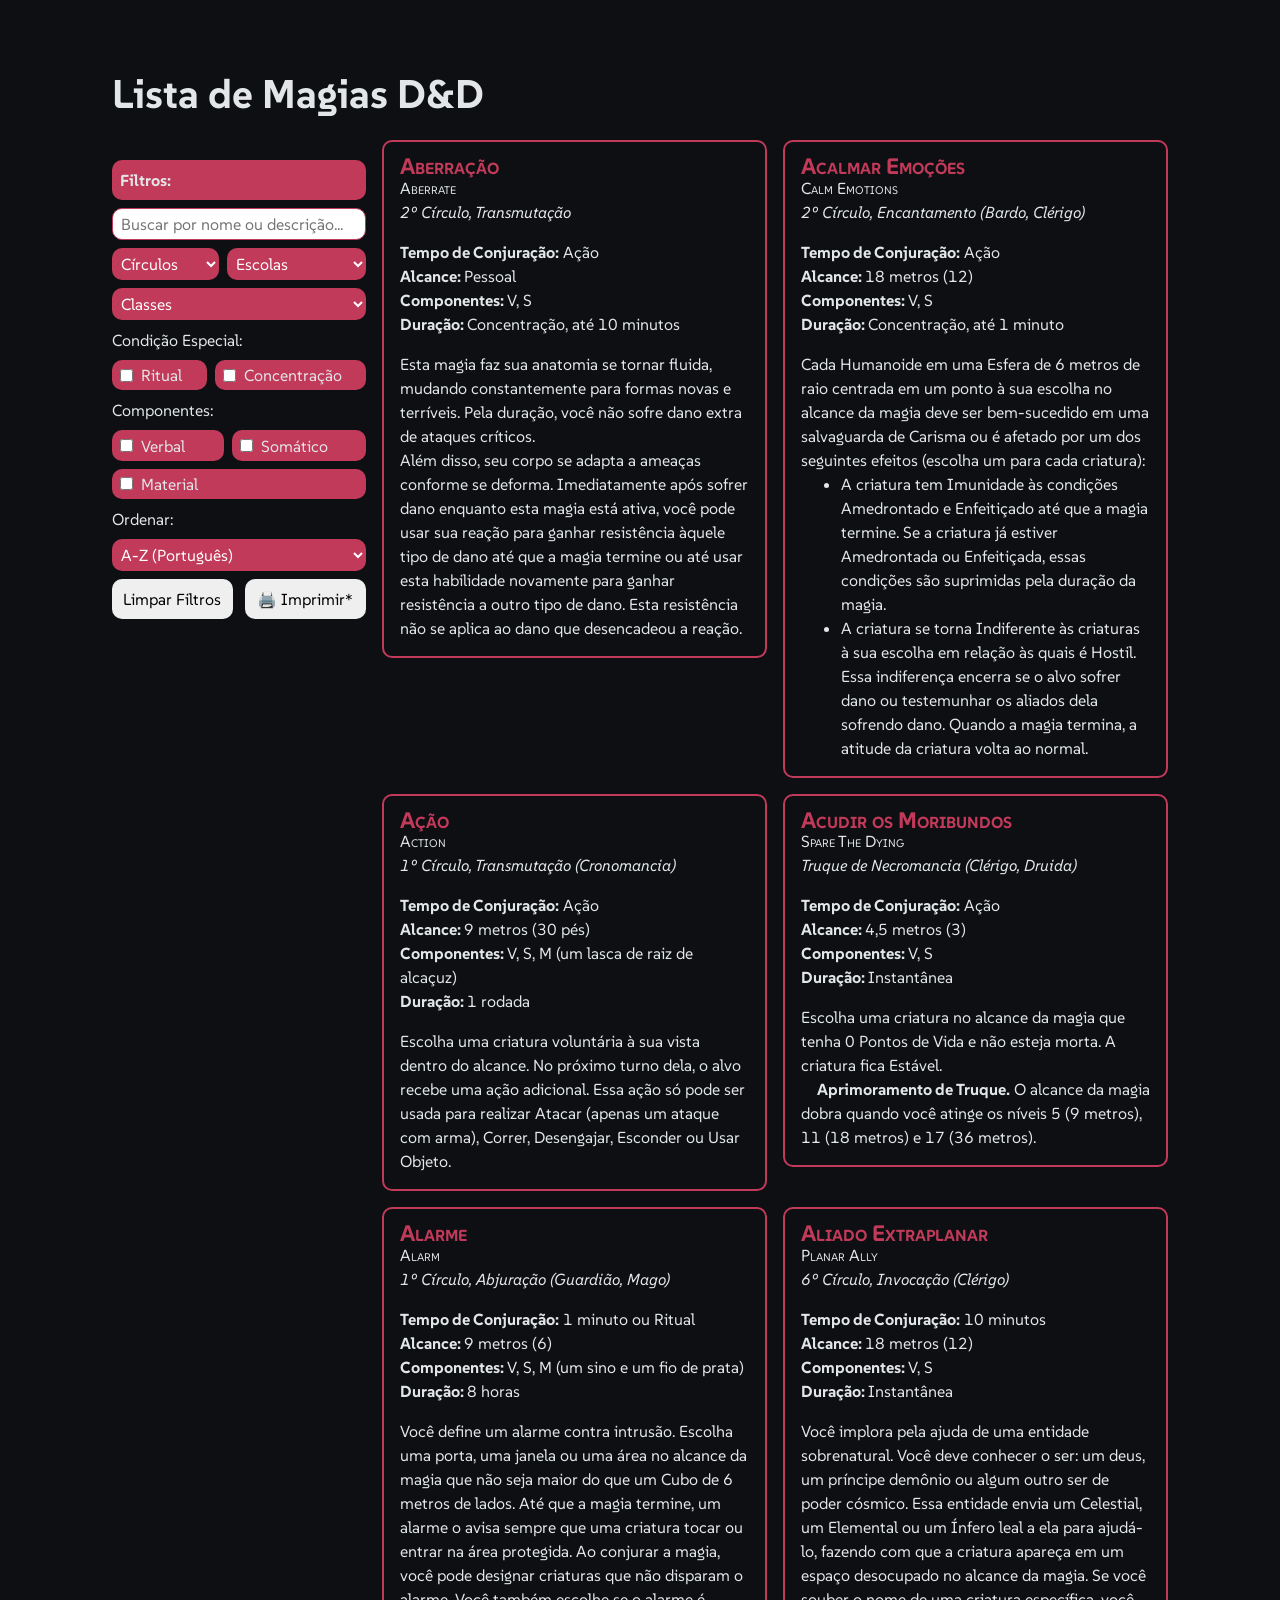
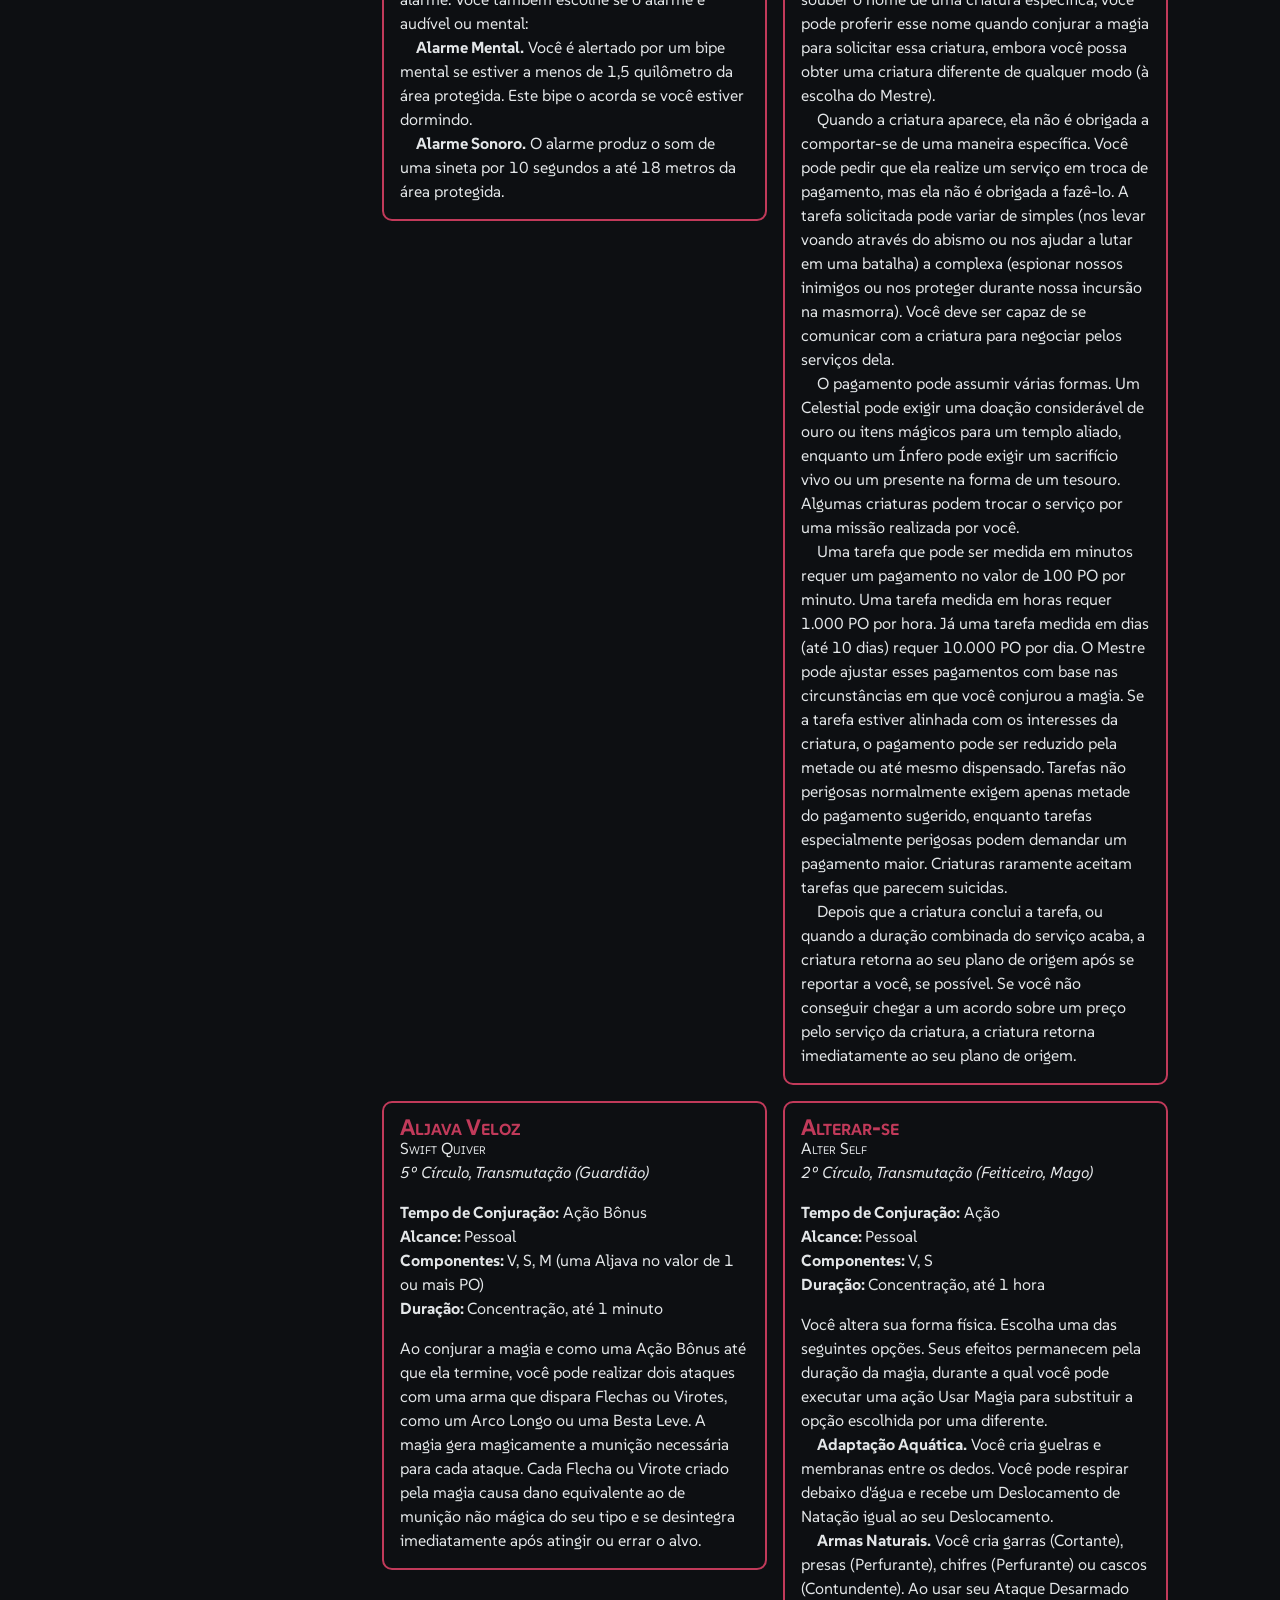
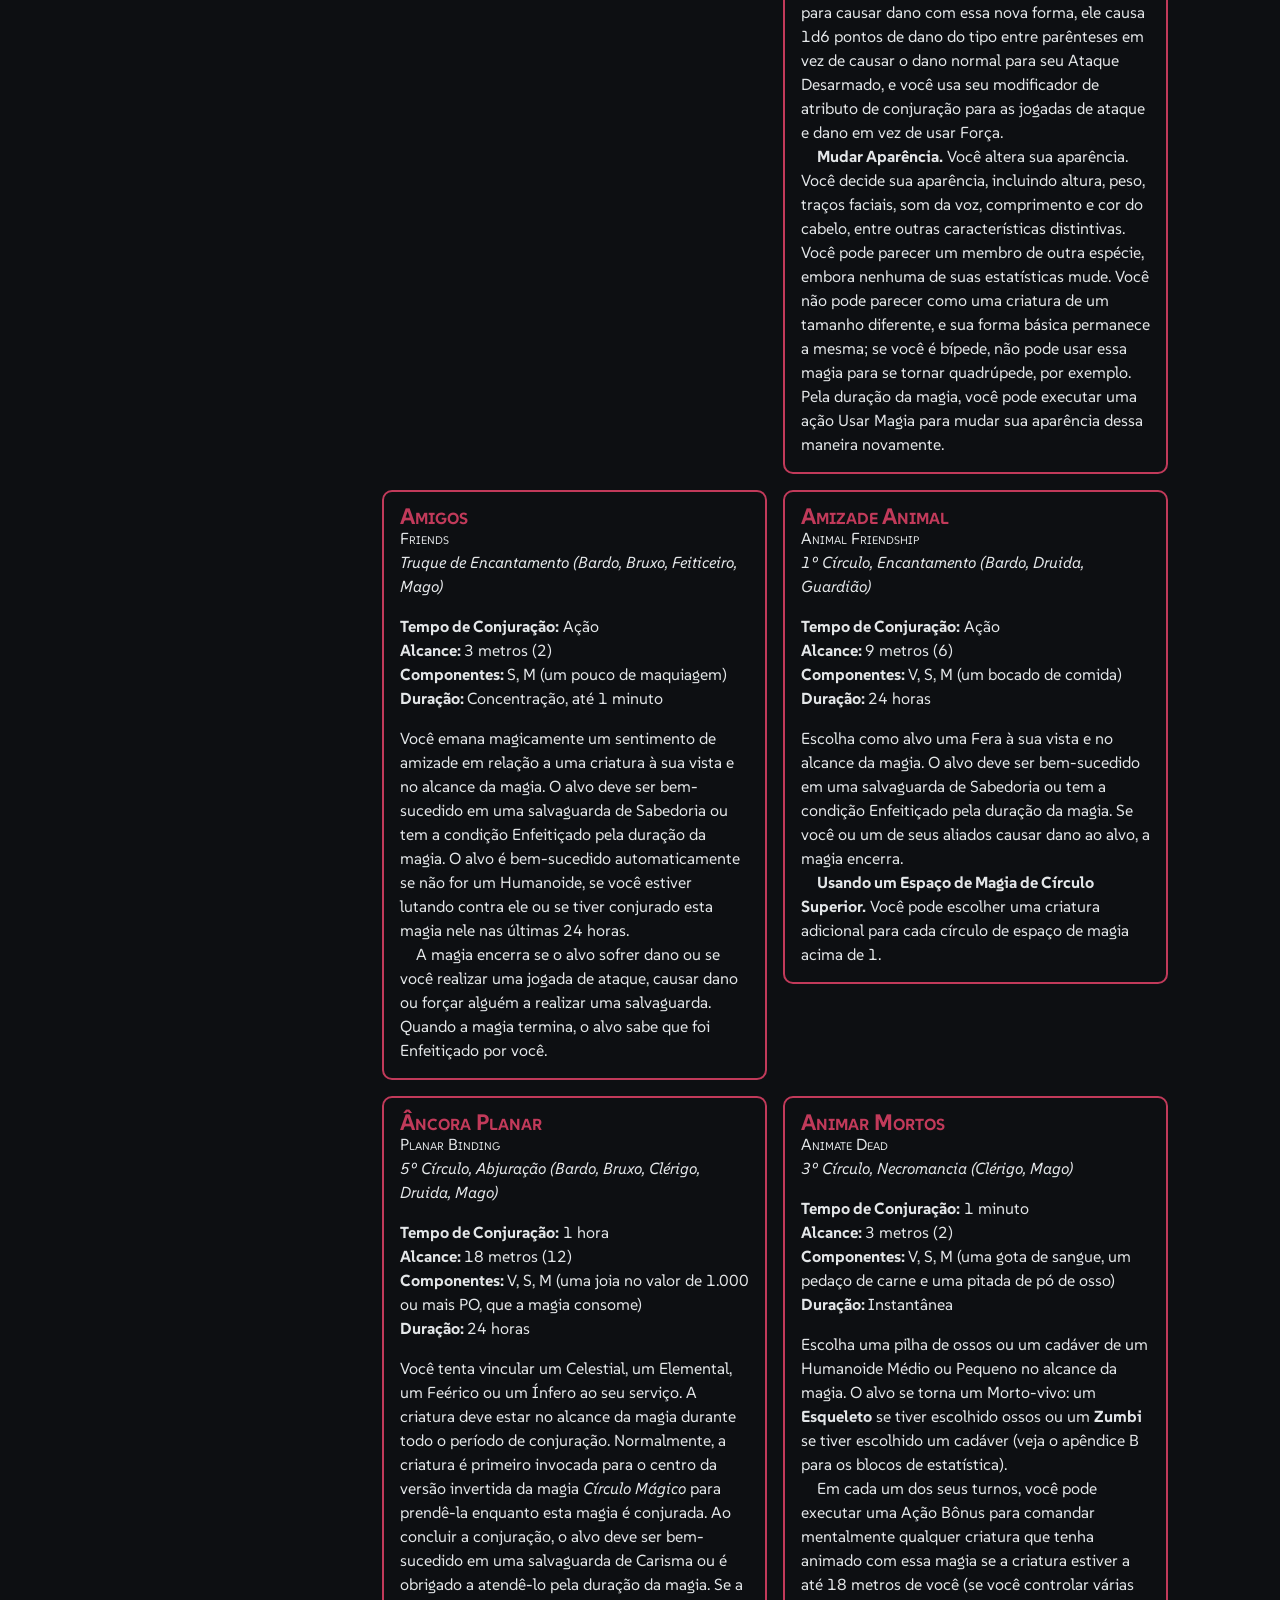
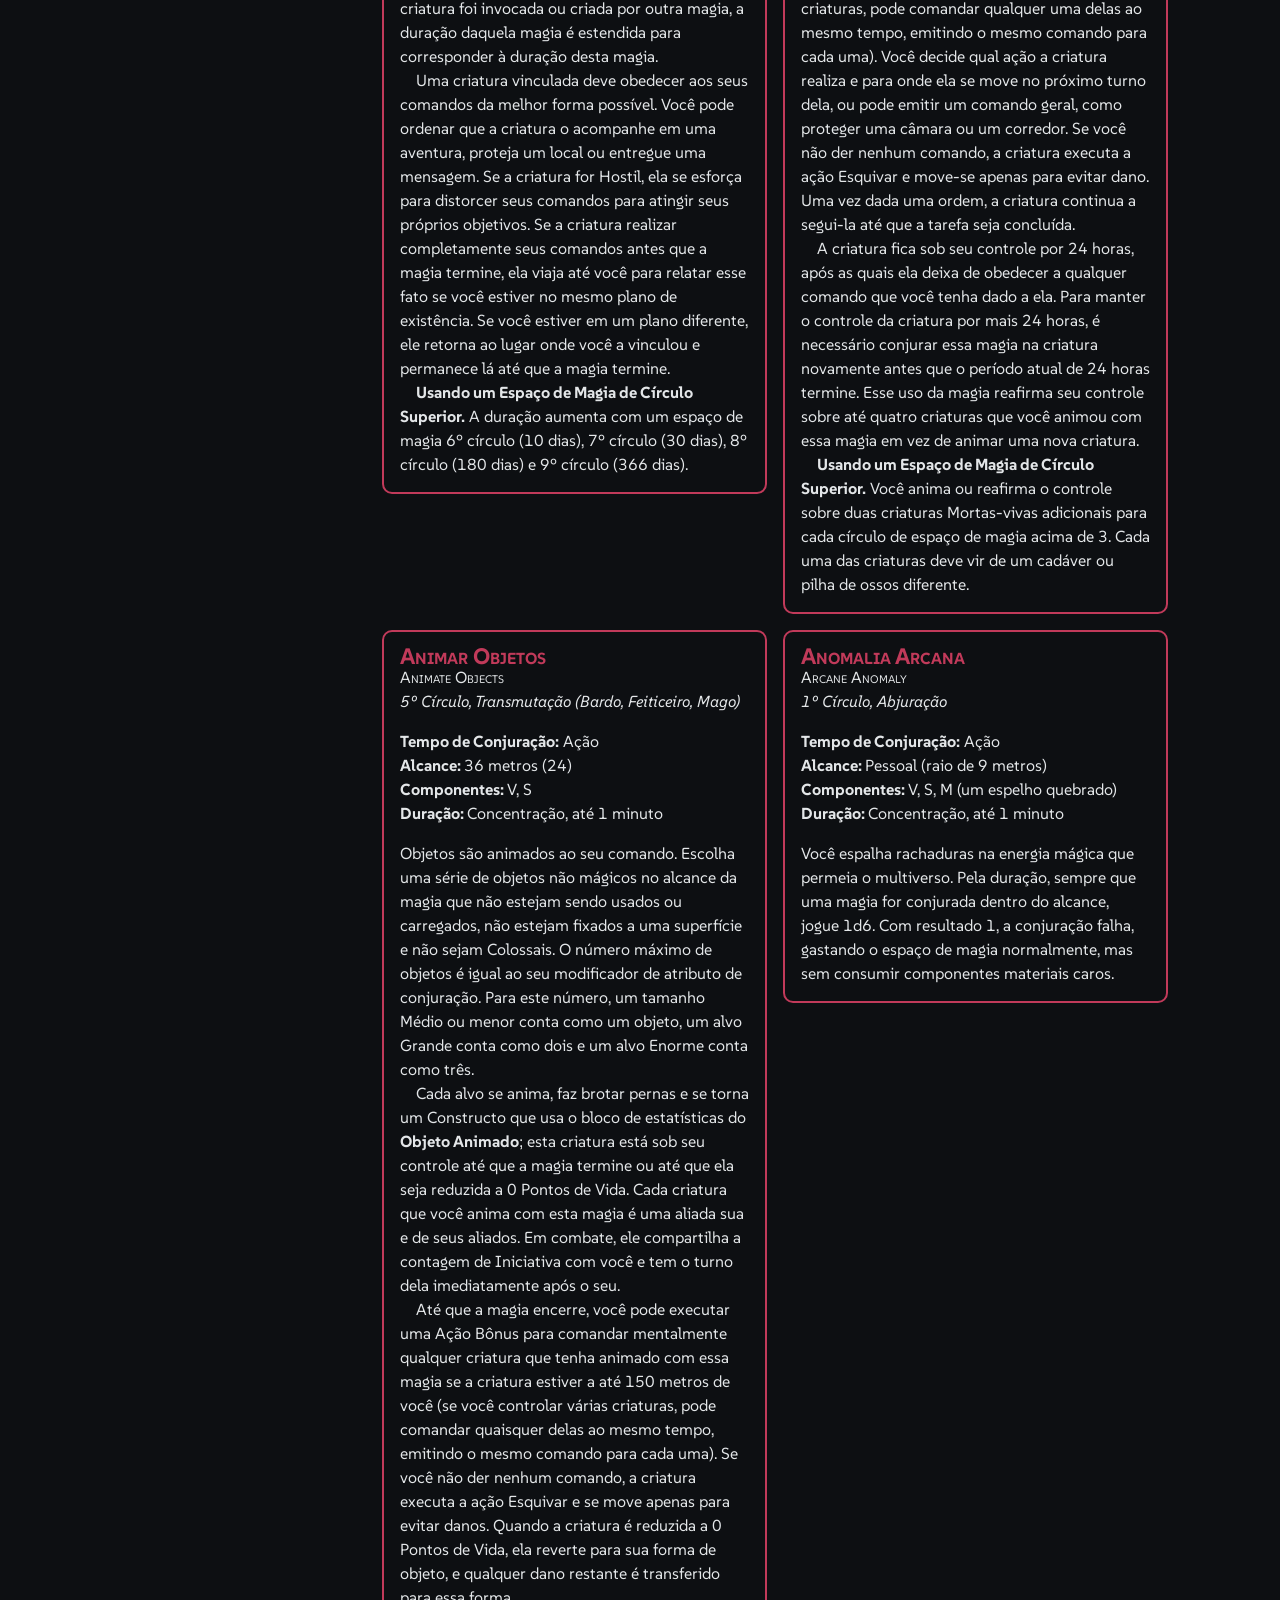
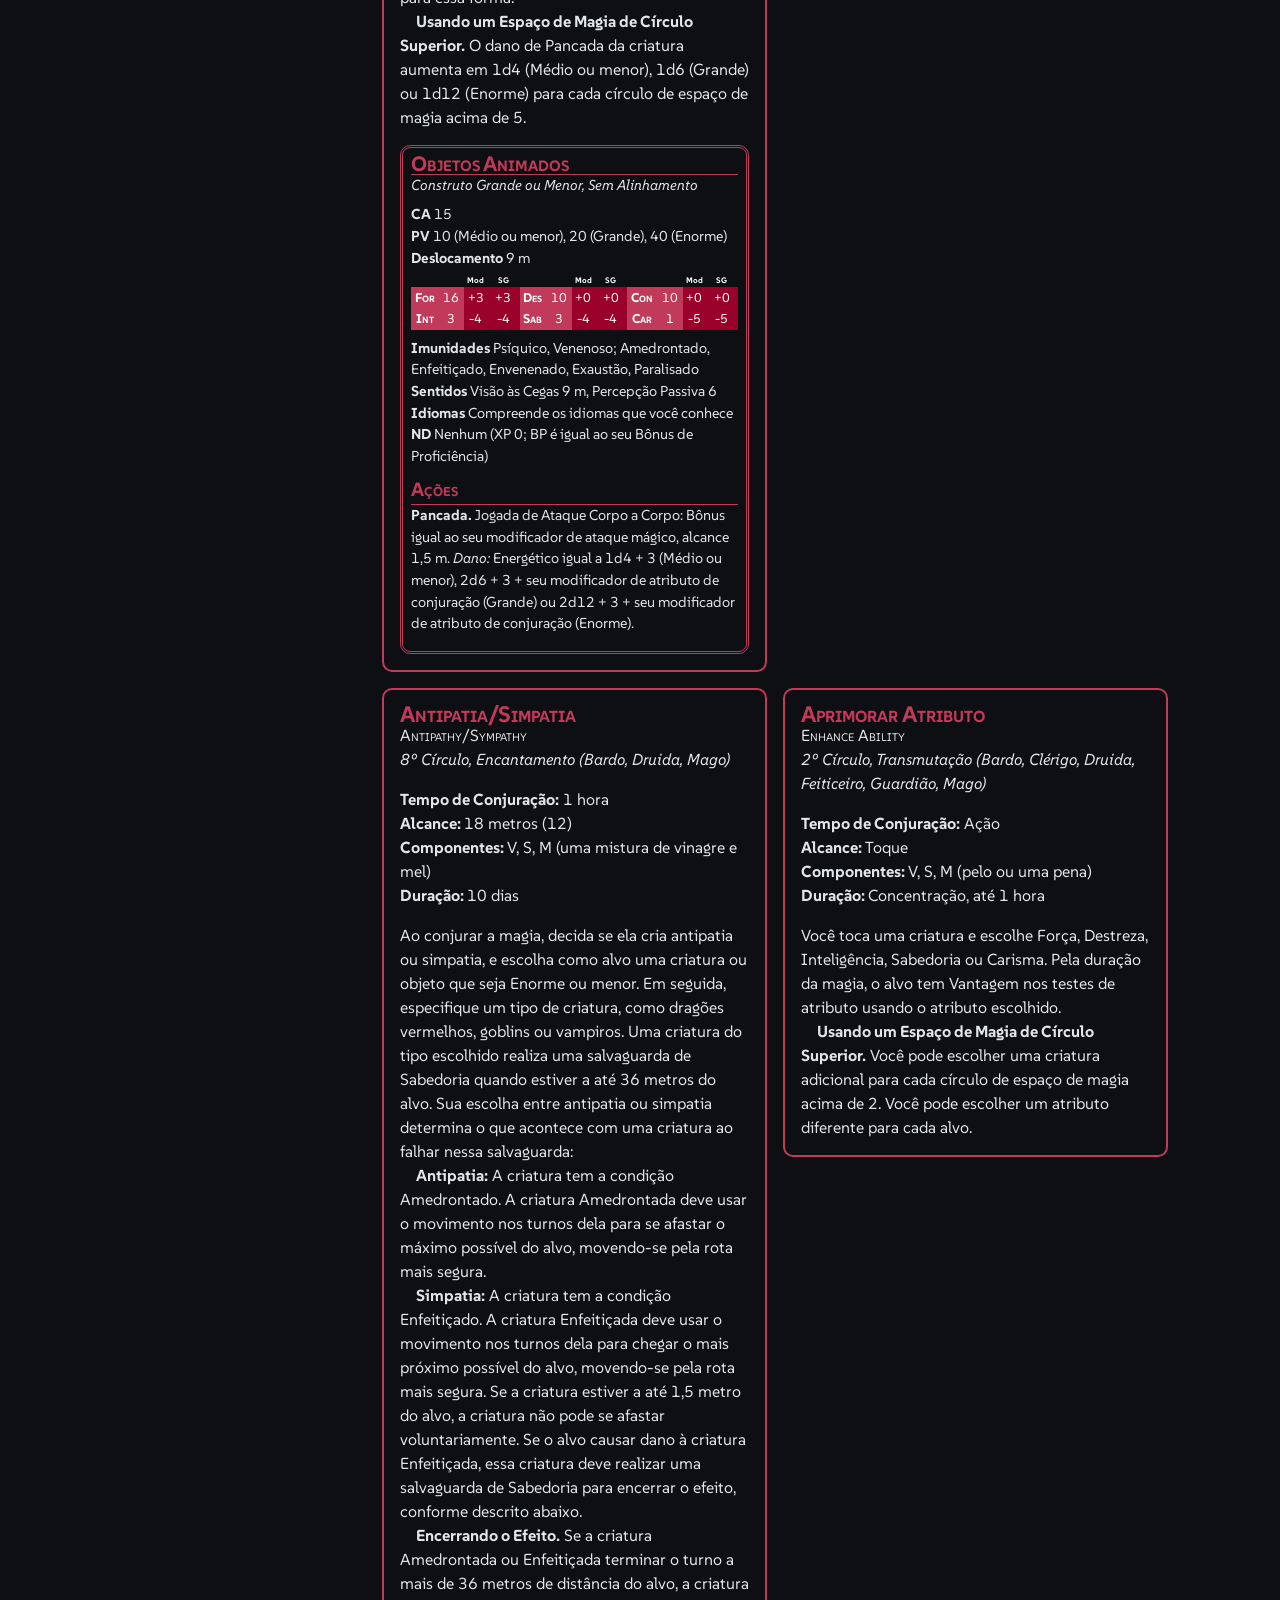
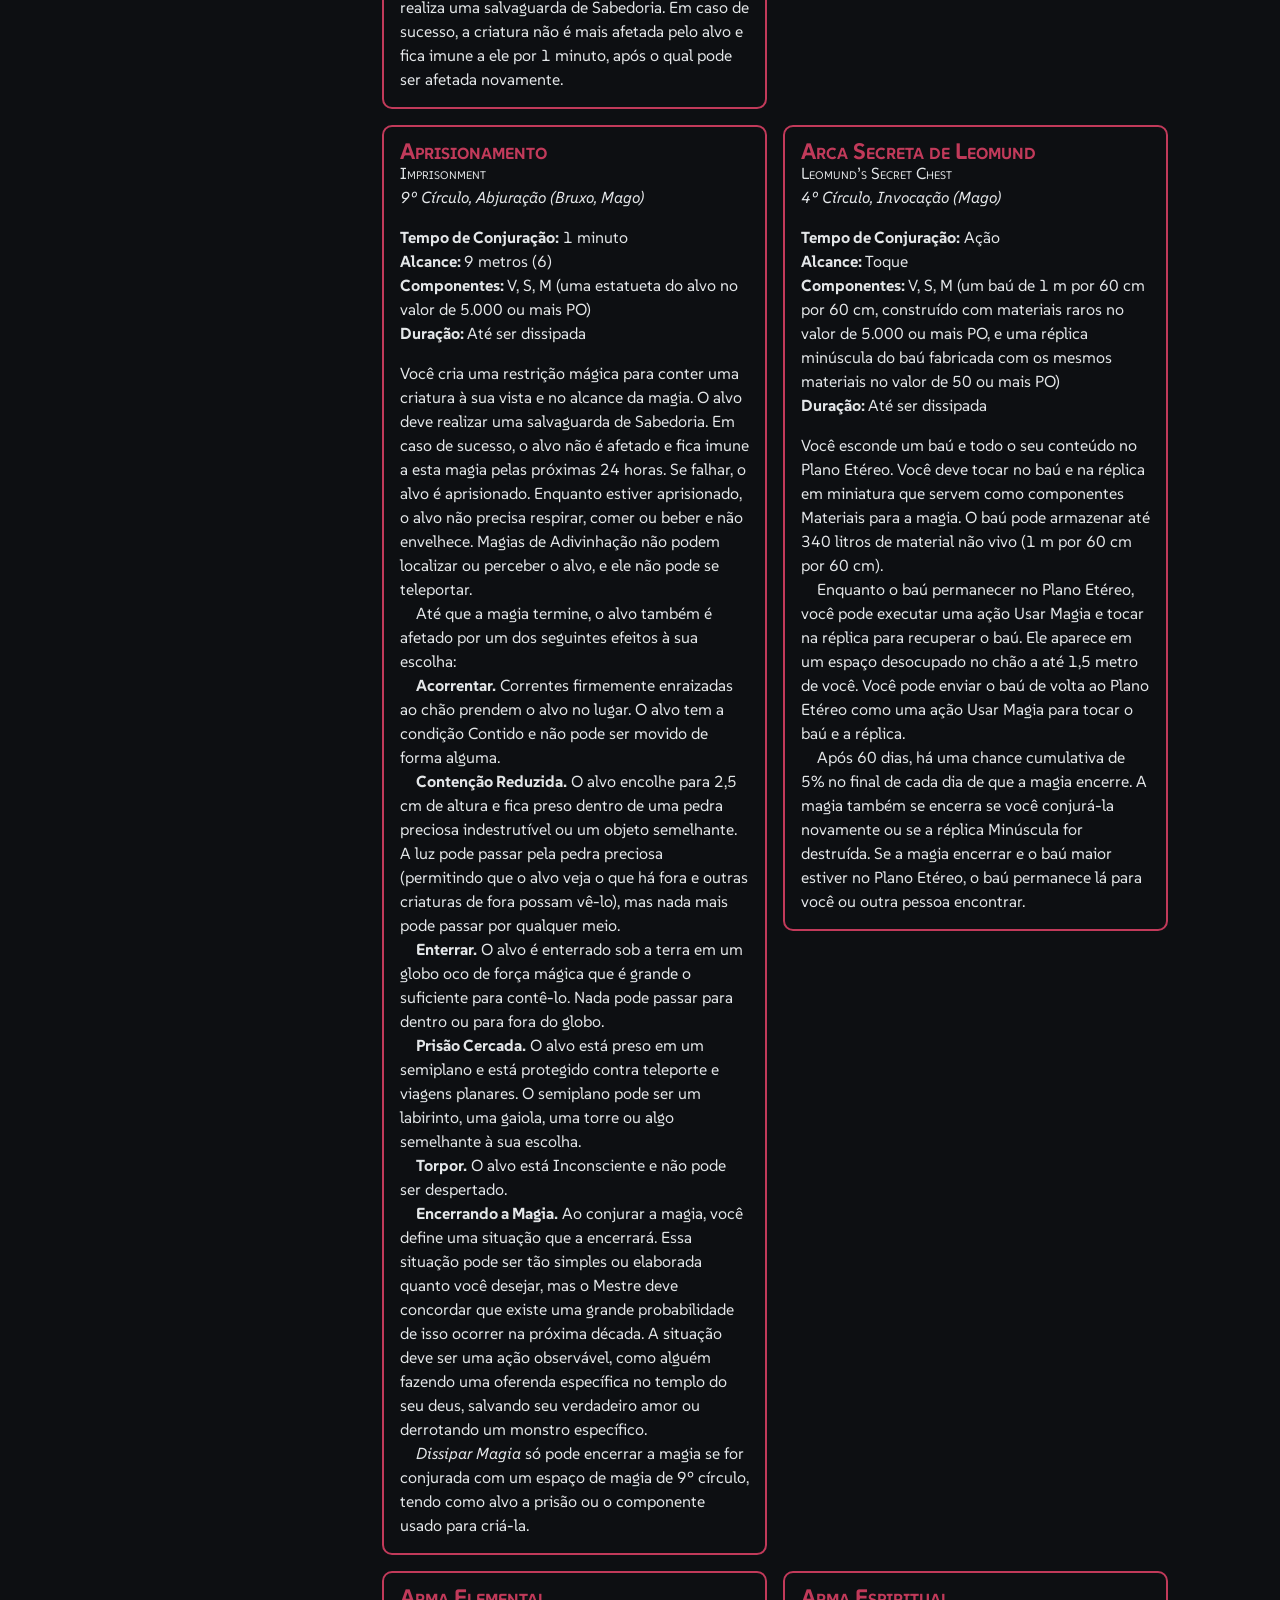
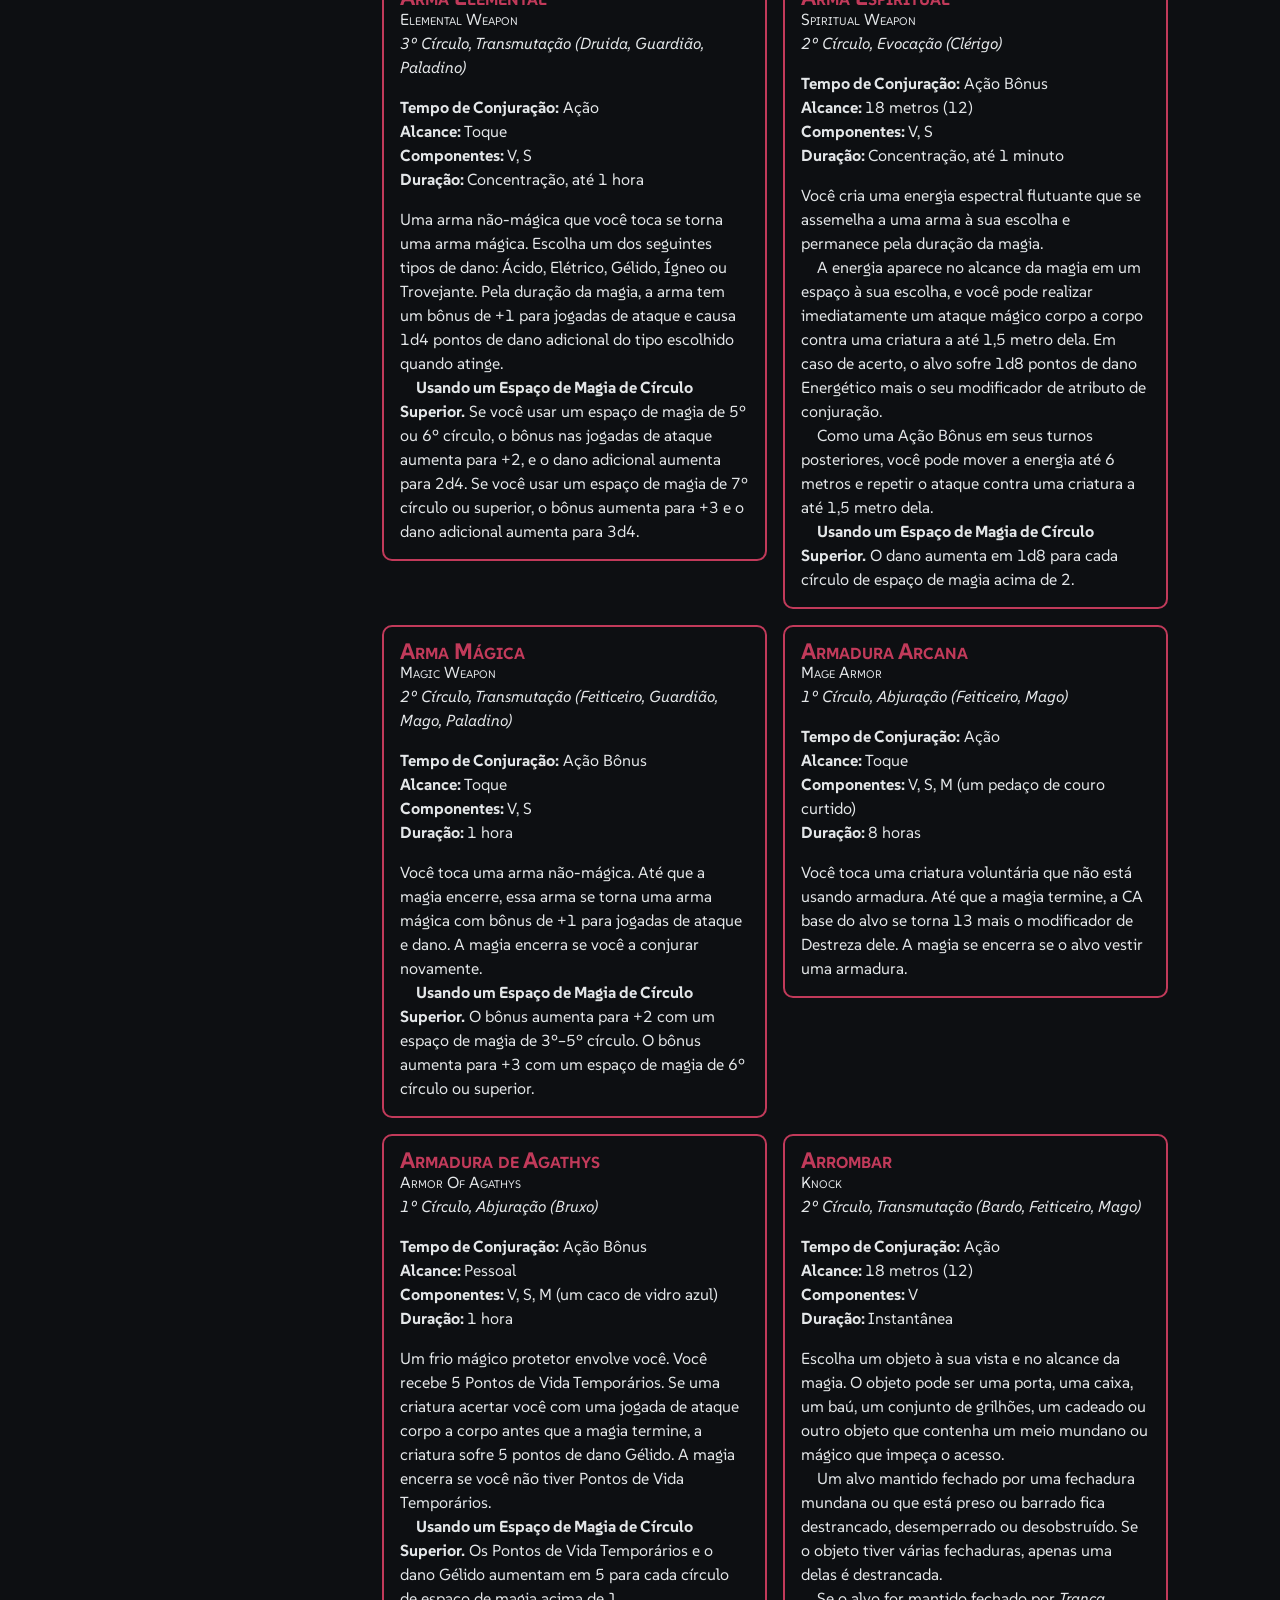
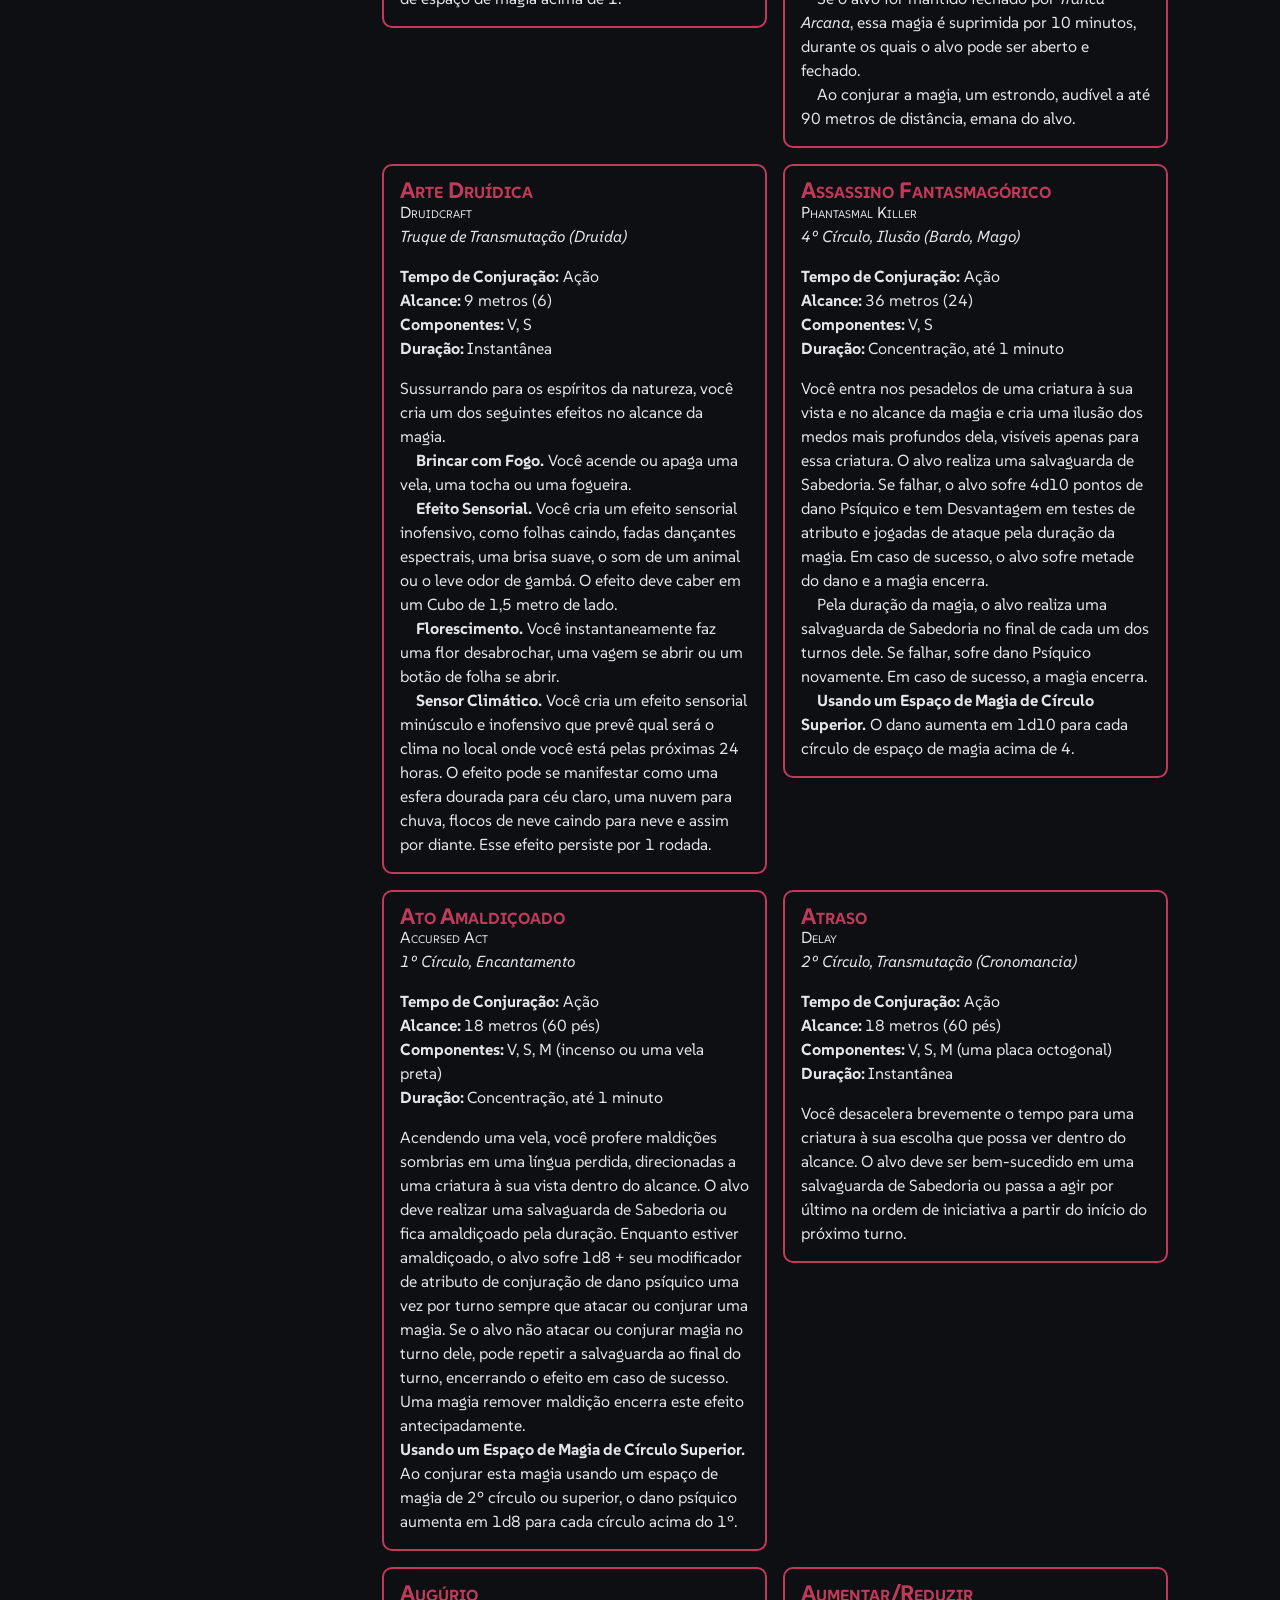
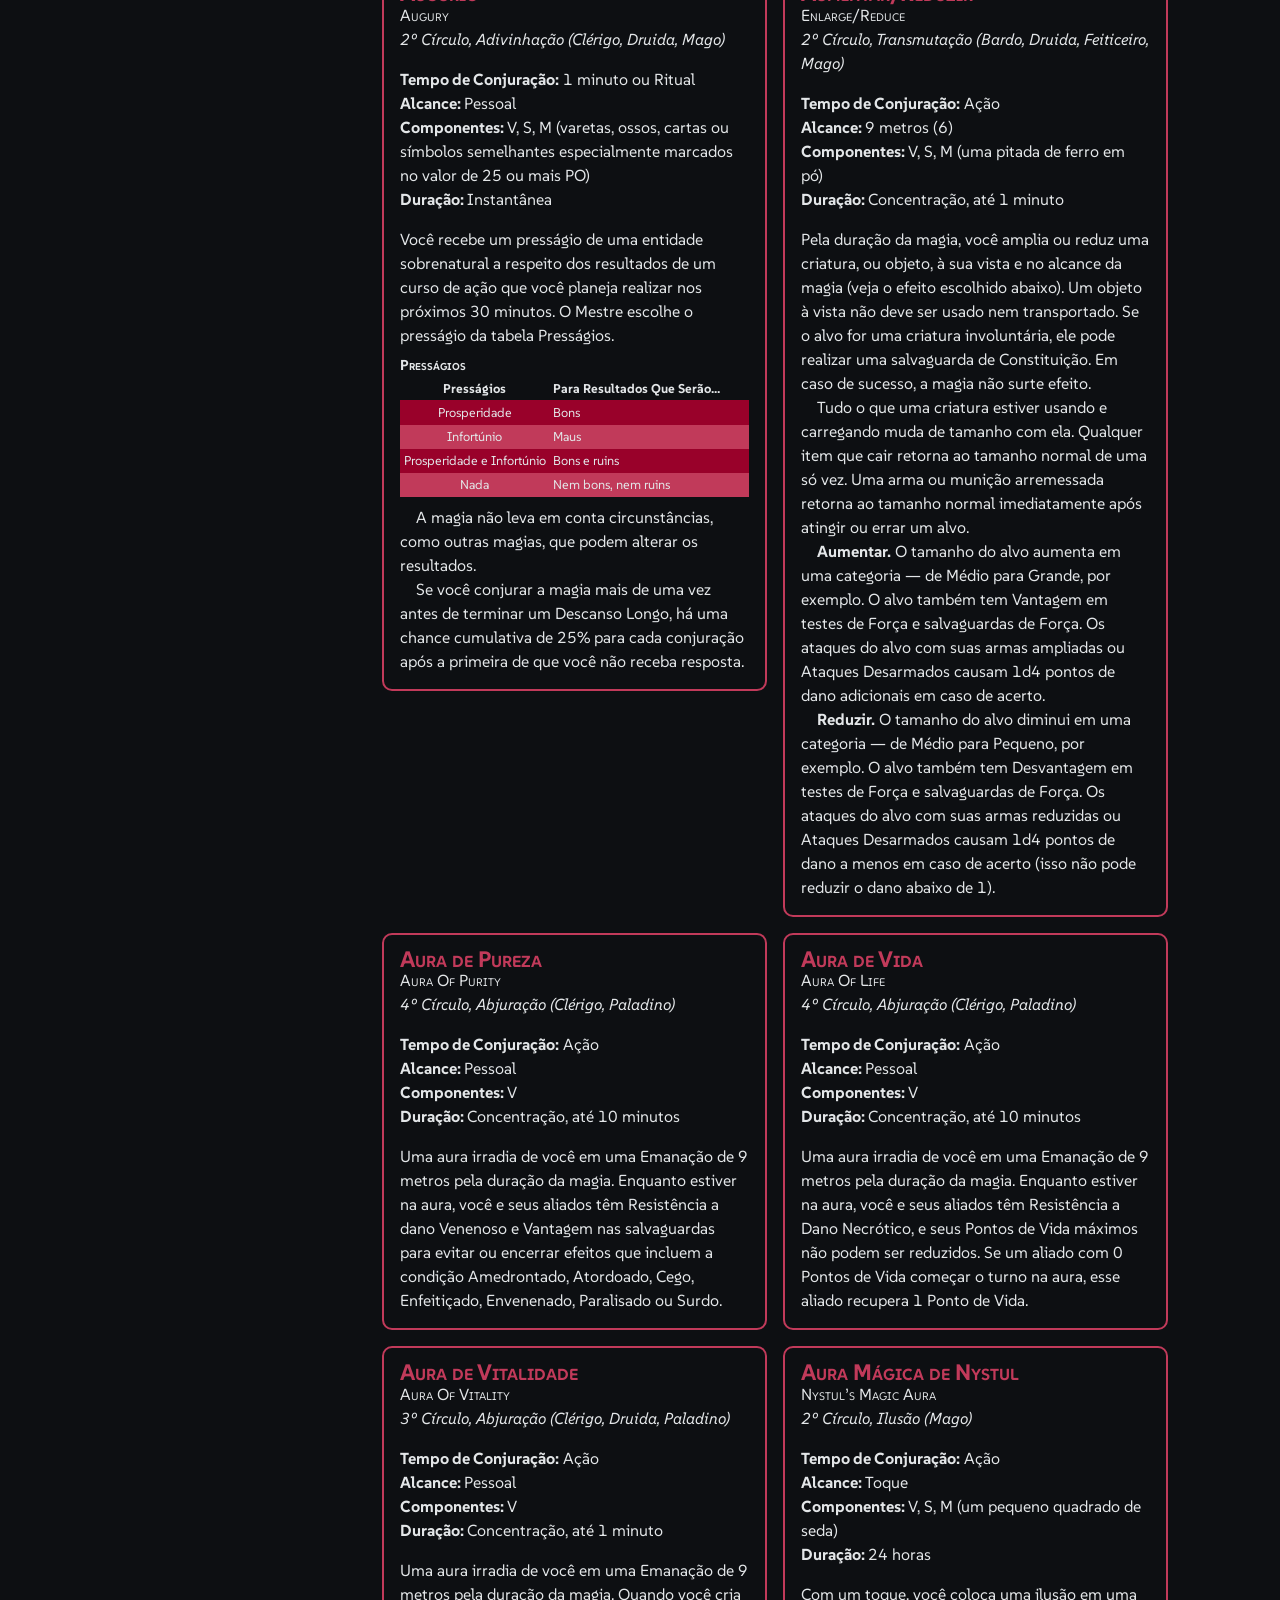
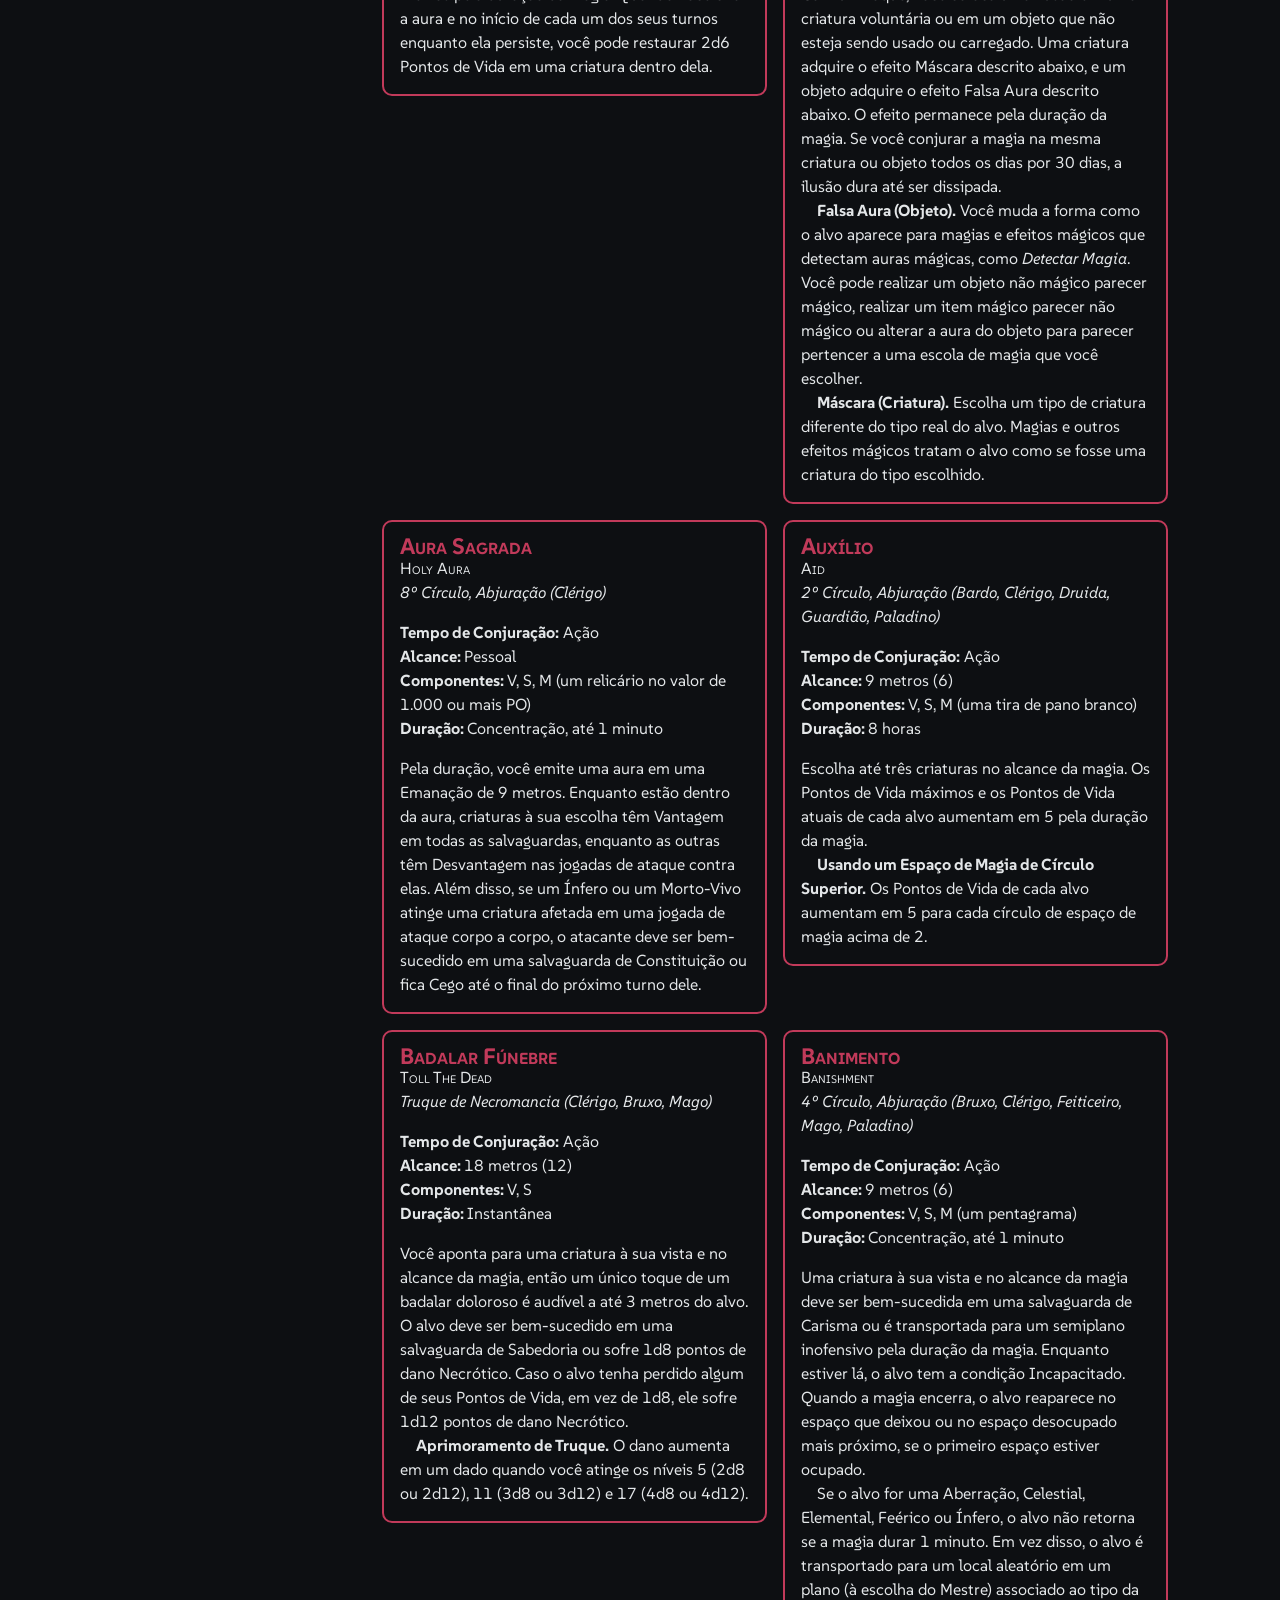
==== commit 529cdff7: "Magias de Bruxa" ====
--- a/index.html
+++ b/index.html
@@ -1,6 +1,13 @@
 <!DOCTYPE html>
 <!-- saved from url=(0042)https://simpleskans.com.br/dnd/2024/magias -->
-<html lang="pt-BR"><script async="" src="https://www.clarity.ms/tag/lqt7soyxw2"></script><head><meta http-equiv="Content-Type" content="text/html; charset=UTF-8">
+<html lang="pt-BR"><script async="" src="https://www.clarity.ms/tag/lqt7soyxw2"></script>
+<head><meta http-equiv="Content-Type" content="text/html; charset=UTF-8">
+
+    <link rel="manifest" href="/manifest.json">
+<meta name="apple-mobile-web-app-capable" content="yes">
+<meta name="apple-mobile-web-app-status-bar-style" content="black">
+<meta name="apple-mobile-web-app-title" content="Meu App">
+<link rel="apple-touch-icon" href="/icons/icon-192.png">
         <title>
   
     Lista de Magias D&amp;D 2024 Beta
@@ -15,6 +22,9 @@
         <!-- Google tag (gtag.js) -->
         <script async="" src="https://www.googletagmanager.com/gtag/js?id=G-C6Q368P6MR"></script>
         <script>
+            if ("serviceWorker" in navigator) {
+  navigator.serviceWorker.register("/sw.js");
+}
             window.dataLayer = window.dataLayer || [];
             function gtag() {
                 dataLayer.push(arguments);
@@ -150,6 +160,7 @@
                         <select id="filtro-classe" class="filtro-select"><option value="">Classes</option><option value="Bardo">Bardo</option><option value="Bruxo">Bruxo</option><option value="Clérigo">Clérigo</option><option value="Druida">Druida</option><option value="Feiticeiro">Feiticeiro</option><option value="Guardião">Guardião</option>
                             <option value="Mago">Mago</option>
                             <option value="Necromante">Necromante</option>
+                            <option value="Bruxa">Bruxa</option>
                             <option value="Paladino">Paladino</option></select>
                     </div>
                     <!-- Filtros booleanos -->
@@ -190,6 +201,1391 @@
 
             <!-- Lista de Magias -->
             <div class="rodapemagia">
+
+                    <!-- Explosão de Doces -->
+                    <div class="carta-magia"
+                        data-nome="Explosão de Doces"
+                        data-original="Candy Blast"
+                        data-nivel="0"
+                        data-escola="Conjuração"
+                        data-ritual="false"
+                        data-concentracao="false"
+                        data-componentes="V, S"
+                        data-classes="Bruxa, Feiticeiro, Mago"
+                        data-alcance="18"
+                        data-tempo="ação"
+                        style="display: block;">
+                        <div class="magia-cabecalho">
+                            <p class="magia-nome">Explosão de Doces</p>
+                            <span class="ingles">Candy Blast</span>
+                            <div class="magia-metadados">
+                                <span class="nivel-escola">
+                                    <i>Truque de Conjuração</i>
+                                </span>
+                                <div class="tags">
+                                    <p>
+                                        <span class="negrito">Tempo de Conjuração:</span> Ação
+                                    </p>
+                                    <p>
+                                        <span class="negrito">Alcance: </span> 18 metros (60 pés)
+                                    </p>
+                                    <p>
+                                        <span class="negrito">Componentes: </span> V, S
+                                    </p>
+                                    <p>
+                                        <span class="negrito">Duração: </span> Instantânea
+                                    </p>
+                                </div>
+                            </div>
+                        </div>
+                        <div class="magia-descricao">
+                            <p>
+                                Você invoca um punhado de doces duros—balas, mentas, jujubas, etc.—e os lança em um alvo que possa ver dentro do alcance. Faça um ataque mágico à distância. Se acertar, o alvo sofre 1d8 de dano de contusão, e o espaço onde está, até um quadrado de 1,5 metro, torna-se terreno difícil até que uma criatura use uma ação para recolher os doces caídos. Os doces produzidos por esta magia são comestíveis, mas não têm valor nutricional.<br>
+                                O dano desta magia aumenta em 1d8 quando você alcança o 5º nível (2d8), 11º nível (3d8) e 17º nível (4d8).
+                            </p>
+                        </div>
+                    </div>
+
+
+                    <!-- Truque de Cartas -->
+                    <div class="carta-magia"
+                        data-nome="Truque de Cartas"
+                        data-original="Card Trick"
+                        data-nivel="0"
+                        data-escola="Transmutação"
+                        data-ritual="false"
+                        data-concentracao="false"
+                        data-componentes="V, S, M (um baralho de cartas)"
+                        data-classes="Bruxa, Feiticeiro, Mago"
+                        data-alcance="18"
+                        data-tempo="ação"
+                        style="display: block;">
+                        <div class="magia-cabecalho">
+                            <p class="magia-nome">Truque de Cartas</p>
+                            <span class="ingles">Card Trick</span>
+                            <div class="magia-metadados">
+                                <span class="nivel-escola">
+                                    <i>Truque de Transmutação</i>
+                                </span>
+                                <div class="tags">
+                                    <p>
+                                        <span class="negrito">Tempo de Conjuração:</span> Ação
+                                    </p>
+                                    <p>
+                                        <span class="negrito">Alcance: </span> 18 metros (60 pés)
+                                    </p>
+                                    <p>
+                                        <span class="negrito">Componentes: </span> V, S, M (um baralho de cartas)
+                                    </p>
+                                    <p>
+                                        <span class="negrito">Duração: </span> Instantânea
+                                    </p>
+                                </div>
+                            </div>
+                        </div>
+                        <div class="magia-descricao">
+                            <p>
+                                Com um movimento rápido das mãos, você lança uma carta de baralho ou tarô carregada de energia contra seus oponentes. Escolha se fará um ataque mágico à distância ou se o alvo fará um teste de resistência de Destreza. Em caso de acerto ou falha no teste, o alvo sofre 1d6 de dano de força.<br>
+                                O dano desta magia aumenta em 1d6 quando você alcança o 5º nível (2d6), 11º nível (3d6) e 17º nível (4d6).
+                            </p>
+                        </div>
+                    </div>
+
+                    
+                    <div class="carta-magia"
+                        data-nome="Trapaça"
+                        data-original="Cheat"
+                        data-nivel="0"
+                        data-escola="Adivinhação"
+                        data-ritual="false"
+                        data-concentracao="false"
+                        data-componentes="S, M (um dado viciado)"
+                        data-classes="Bruxa, Feiticeiro, Mago"
+                        data-alcance="Pessoal"
+                        data-tempo="ação bônus"
+                        style="display: block;">
+                        <div class="magia-cabecalho">
+                            <p class="magia-nome">Trapaça</p>
+                            <span class="ingles">Cheat</span>
+                            <div class="magia-metadados">
+                                <span class="nivel-escola">
+                                    <i>Truque de Adivinhação</i>
+                                </span>
+                                <div class="tags">
+                                    <p>
+                                        <span class="negrito">Tempo de Conjuração:</span> Ação bônus
+                                    </p>
+                                    <p>
+                                        <span class="negrito">Alcance: </span> Pessoal
+                                    </p>
+                                    <p>
+                                        <span class="negrito">Componentes: </span> S, M (um dado viciado)
+                                    </p>
+                                    <p>
+                                        <span class="negrito">Duração: </span> 1 rodada
+                                    </p>
+                                </div>
+                            </div>
+                        </div>
+                        <div class="magia-descricao">
+                            <p>
+                                Você sutilmente torce seus dedos e o destino parece acompanhar. Pela duração, você pode rerrolar qualquer teste de habilidade que fizer para jogar jogos de habilidade não mágicos. Portanto, esta magia pode influenciar um jogo de pôquer, mas não o resultado de um baralho mágico como o deck of many things.
+                            </p>
+                        </div>
+                    </div>
+                    
+                    <div class="carta-magia"
+                        data-nome="Criptograma"
+                        data-original="Cryptogram"
+                        data-nivel="0"
+                        data-escola="Conjuração"
+                        data-ritual="false"
+                        data-concentracao="false"
+                        data-componentes="V, S, M (uma pequena mensagem escrita)"
+                        data-classes="Bruxa, Feiticeiro, Mago"
+                        data-alcance="Ilimitado"
+                        data-tempo="ação"
+                        style="display: block;">
+                        <div class="magia-cabecalho">
+                            <p class="magia-nome">Criptograma</p>
+                            <span class="ingles">Cryptogram</span>
+                            <div class="magia-metadados">
+                                <span class="nivel-escola">
+                                    <i>Truque de Conjuração</i>
+                                </span>
+                                <div class="tags">
+                                    <p>
+                                        <span class="negrito">Tempo de Conjuração:</span> Ação
+                                    </p>
+                                    <p>
+                                        <span class="negrito">Alcance: </span> Ilimitado
+                                    </p>
+                                    <p>
+                                        <span class="negrito">Componentes: </span> V, S, M (uma pequena mensagem escrita)
+                                    </p>
+                                    <p>
+                                        <span class="negrito">Duração: </span> Instantânea
+                                    </p>
+                                </div>
+                            </div>
+                        </div>
+                        <div class="magia-descricao">
+                            <p>
+                                Você envia um pequeno pergaminho com uma mensagem curta para uma criatura à sua escolha. O destinatário deve ser uma criatura conhecida por você e estar no mesmo plano de existência. O pergaminho irá flutuar em frente ao destinatário, cair em seu bolso ou aparecer sobre algo próximo. A mensagem pode ter até 8 caracteres (espaços contam como caracteres). Você só pode enviar um pergaminho para um único alvo por dia.
+                            </p>
+                        </div>
+                    </div>
+
+
+                    <div class="carta-magia"
+                        data-nome="Orbe Eldritch"
+                        data-original="Eldritch Orb"
+                        data-nivel="0"
+                        data-escola="Evocação"
+                        data-ritual="false"
+                        data-concentracao="false"
+                        data-componentes="V, S"
+                        data-classes="Bruxa, Feiticeiro, Mago"
+                        data-alcance="18"
+                        data-tempo="ação"
+                        style="display: block;">
+                        <div class="magia-cabecalho">
+                            <p class="magia-nome">Orbe Eldritch</p>
+                            <span class="ingles">Eldritch Orb</span>
+                            <div class="magia-metadados">
+                                <span class="nivel-escola">
+                                    <i>Truque de Evocação</i>
+                                </span>
+                                <div class="tags">
+                                    <p>
+                                        <span class="negrito">Tempo de Conjuração:</span> Ação
+                                    </p>
+                                    <p>
+                                        <span class="negrito">Alcance: </span> 18 metros (60 pés)
+                                    </p>
+                                    <p>
+                                        <span class="negrito">Componentes: </span> V, S
+                                    </p>
+                                    <p>
+                                        <span class="negrito">Duração: </span> Instantânea
+                                    </p>
+                                </div>
+                            </div>
+                        </div>
+                        <div class="magia-descricao">
+                            <p>
+                                Você lança uma esfera de energia eldritch contra uma criatura ou objeto dentro do alcance. Faça um ataque mágico à distância contra o alvo. Se acertar, o alvo sofre 1d8 de dano de força, e cada outra criatura a até 1,5 metro do alvo deve fazer um teste de resistência de Destreza. Em caso de falha, a criatura sofre metade do dano.<br>
+                                O dano desta magia aumenta em 1d8 quando você alcança o 5º nível (2d8), 11º nível (3d8) e 17º nível (4d8).
+                            </p>
+                        </div>
+                    </div>
+
+                    <div class="carta-magia"
+                        data-nome="Olho de Anúbis"
+                        data-original="Eye of Anubis"
+                        data-nivel="0"
+                        data-escola="Necromancia"
+                        data-ritual="false"
+                        data-concentracao="false"
+                        data-componentes="M (um símbolo sagrado)"
+                        data-classes="Bruxa, Feiticeiro, Mago"
+                        data-alcance="18"
+                        data-tempo="ação"
+                        style="display: block;">
+                        <div class="magia-cabecalho">
+                            <p class="magia-nome">Olho de Anúbis</p>
+                            <span class="ingles">Eye of Anubis</span>
+                            <div class="magia-metadados">
+                                <span class="nivel-escola">
+                                    <i>Truque de Necromancia</i>
+                                </span>
+                                <div class="tags">
+                                    <p>
+                                        <span class="negrito">Tempo de Conjuração:</span> Ação
+                                    </p>
+                                    <p>
+                                        <span class="negrito">Alcance: </span> 18 metros (60 pés)
+                                    </p>
+                                    <p>
+                                        <span class="negrito">Componentes: </span> M (um símbolo sagrado)
+                                    </p>
+                                    <p>
+                                        <span class="negrito">Duração: </span> Instantânea
+                                    </p>
+                                </div>
+                            </div>
+                        </div>
+                        <div class="magia-descricao">
+                            <p>
+                                Um feixe de luz lunar tenebrosa sai de seu olho esquerdo em direção a uma criatura dentro do alcance. Faça um ataque mágico à distância contra o alvo. Se acertar, o alvo sofre 1d8 de dano necrótico e não pode realizar a ação Desengajar até o final do seu próximo turno.<br>
+                                Esta magia cria um feixe adicional e causa mais dano em níveis superiores. No 5º nível, você dispara um segundo feixe do olho direito. O dano do primeiro feixe aumenta em 1d8 (2d8) ao alcançar o 11º nível, e o dano do segundo feixe aumenta em 1d8 (2d8) ao alcançar o 17º nível.
+                            </p>
+                        </div>
+                    </div>
+
+                    <div class="carta-magia"
+                        data-nome="Hocuspocus"
+                        data-original="Hocuspocus"
+                        data-nivel="0"
+                        data-escola="Conjuração"
+                        data-ritual="false"
+                        data-concentracao="false"
+                        data-componentes="V, S"
+                        data-classes="Bruxa, Feiticeiro, Mago"
+                        data-alcance="9"
+                        data-tempo="ação"
+                        style="display: block;">
+                        <div class="magia-cabecalho">
+                            <p class="magia-nome">Hocuspocus</p>
+                            <span class="ingles">Hocuspocus</span>
+                            <div class="magia-metadados">
+                                <span class="nivel-escola">
+                                    <i>Truque de Conjuração</i>
+                                </span>
+                                <div class="tags">
+                                    <p>
+                                        <span class="negrito">Tempo de Conjuração:</span> Ação
+                                    </p>
+                                    <p>
+                                        <span class="negrito">Alcance: </span> 9 metros (30 pés)
+                                    </p>
+                                    <p>
+                                        <span class="negrito">Componentes: </span> V, S
+                                    </p>
+                                    <p>
+                                        <span class="negrito">Duração: </span> 1 minuto
+                                    </p>
+                                </div>
+                            </div>
+                        </div>
+                        <div class="magia-descricao">
+                            <p>
+                                Você conjura fenômenos paranormais menores e outros efeitos sinistros. Você cria um dos seguintes efeitos mágicos dentro do alcance por 1 minuto:<br>
+                                • Todas as chamas abertas (velas, tochas, etc.) escurecem e tremulam.<br>
+                                • Você cria um som suave que se origina de um ponto à sua escolha dentro do alcance, como sussurros sinistros, zumbido de insetos ou som de choro.<br>
+                                • Você cria até quatro orbes espectrais do tamanho de tochas, que flutuam dentro do alcance. Os orbes não iluminam, exceto por um brilho tênue.<br>
+                                • Você pode esfriar ou aquecer o ar em um cubo de 3 metros em até 10 graus.<br>
+                                • Você faz pequenos objetos não vigiados tremerem ou levitarem cerca de 2,5 cm do chão.<br>
+                                Se lançar esta magia múltiplas vezes, pode ter até três efeitos ativos ao mesmo tempo e pode dissipar um deles como uma ação.
+                            </p>
+                        </div>
+                    </div>
+
+                    <div class="carta-magia"
+                        data-nome="Drenagem Menor de Vida"
+                        data-original="Minor Lifesteal"
+                        data-nivel="0"
+                        data-escola="Necromancia"
+                        data-ritual="false"
+                        data-concentracao="false"
+                        data-componentes="S"
+                        data-classes="Bruxa, Feiticeiro, Mago"
+                        data-alcance="18"
+                        data-tempo="ação"
+                        style="display: block;">
+                        <div class="magia-cabecalho">
+                            <p class="magia-nome">Drenagem Menor de Vida</p>
+                            <span class="ingles">Minor Lifesteal</span>
+                            <div class="magia-metadados">
+                                <span class="nivel-escola">
+                                    <i>Truque de Necromancia</i>
+                                </span>
+                                <div class="tags">
+                                    <p>
+                                        <span class="negrito">Tempo de Conjuração:</span> Ação
+                                    </p>
+                                    <p>
+                                        <span class="negrito">Alcance: </span> 18 metros (60 pés)
+                                    </p>
+                                    <p>
+                                        <span class="negrito">Componentes: </span> S
+                                    </p>
+                                    <p>
+                                        <span class="negrito">Duração: </span> Instantânea
+                                    </p>
+                                </div>
+                            </div>
+                        </div>
+                        <div class="magia-descricao">
+                            <p>
+                                Você drena energia vital de uma criatura hostil que possa ver dentro do alcance. O alvo deve realizar um teste de resistência de Constituição; se falhar, sofre 1d4 de dano necrótico. Você então recebe pontos de vida temporários iguais ao dano causado, que duram até o final de um descanso longo. Esta magia não afeta mortos-vivos ou construtos.<br>
+                                O dano desta magia aumenta em 1d4 quando você alcança o 5º nível (2d4), 11º nível (3d4) e 17º nível (4d4).
+                            </p>
+                        </div>
+                    </div>
+
+                    <div class="carta-magia"
+                        data-nome="Ato Amaldiçoado"
+                        data-original="Accursed Act"
+                        data-nivel="1"
+                        data-escola="Encantamento"
+                        data-ritual="false"
+                        data-concentracao="true"
+                        data-componentes="V, S, M (incenso ou uma vela preta)"
+                        data-classes="Bruxa, Feiticeiro, Mago"
+                        data-alcance="18"
+                        data-tempo="ação"
+                        style="display: block;">
+                        <div class="magia-cabecalho">
+                            <p class="magia-nome">Ato Amaldiçoado</p>
+                            <span class="ingles">Accursed Act</span>
+                            <div class="magia-metadados">
+                                <span class="nivel-escola">
+                                    <i>1º Círculo, Encantamento</i>
+                                </span>
+                                <div class="tags">
+                                    <p>
+                                        <span class="negrito">Tempo de Conjuração:</span> Ação
+                                    </p>
+                                    <p>
+                                        <span class="negrito">Alcance: </span> 18 metros (60 pés)
+                                    </p>
+                                    <p>
+                                        <span class="negrito">Componentes: </span> V, S, M (incenso ou uma vela preta)
+                                    </p>
+                                    <p>
+                                        <span class="negrito">Duração: </span> Concentração, até 1 minuto
+                                    </p>
+                                </div>
+                            </div>
+                        </div>
+                        <div class="magia-descricao">
+                            <p>
+                                Acendendo uma vela, você profere maldições sombrias em uma língua perdida, direcionadas a uma criatura à sua vista dentro do alcance. O alvo deve realizar uma salvaguarda de Sabedoria ou fica amaldiçoado pela duração. Enquanto estiver amaldiçoado, o alvo sofre 1d8 + seu modificador de atributo de conjuração de dano psíquico uma vez por turno sempre que atacar ou conjurar uma magia. Se o alvo não atacar ou conjurar magia no turno dele, pode repetir a salvaguarda ao final do turno, encerrando o efeito em caso de sucesso.<br>
+                                Uma magia remover maldição encerra este efeito antecipadamente.<br>
+                                <strong>Usando um Espaço de Magia de Círculo Superior.</strong> Ao conjurar esta magia usando um espaço de magia de 2º círculo ou superior, o dano psíquico aumenta em 1d8 para cada círculo acima do 1º.
+                            </p>
+                        </div>
+                    </div>
+
+                    <div class="carta-magia"
+                        data-nome="Ação"
+                        data-original="Action"
+                        data-nivel="1"
+                        data-escola="Transmutação (Cronomancia)"
+                        data-ritual="false"
+                        data-concentracao="false"
+                        data-componentes="V, S, M (um lasca de raiz de alcaçuz)"
+                        data-classes="Bruxa, Feiticeiro, Mago"
+                        data-alcance="9"
+                        data-tempo="ação"
+                        style="display: block;">
+                        <div class="magia-cabecalho">
+                            <p class="magia-nome">Ação</p>
+                            <span class="ingles">Action</span>
+                            <div class="magia-metadados">
+                                <span class="nivel-escola">
+                                    <i>1º Círculo, Transmutação (Cronomancia)</i>
+                                </span>
+                                <div class="tags">
+                                    <p>
+                                        <span class="negrito">Tempo de Conjuração:</span> Ação
+                                    </p>
+                                    <p>
+                                        <span class="negrito">Alcance: </span> 9 metros (30 pés)
+                                    </p>
+                                    <p>
+                                        <span class="negrito">Componentes: </span> V, S, M (um lasca de raiz de alcaçuz)
+                                    </p>
+                                    <p>
+                                        <span class="negrito">Duração: </span> 1 rodada
+                                    </p>
+                                </div>
+                            </div>
+                        </div>
+                        <div class="magia-descricao">
+                            <p>
+                                Escolha uma criatura voluntária à sua vista dentro do alcance. No próximo turno dela, o alvo recebe uma ação adicional. Essa ação só pode ser usada para realizar Atacar (apenas um ataque com arma), Correr, Desengajar, Esconder ou Usar Objeto.
+                            </p>
+                        </div>
+                    </div>
+
+                    <div class="carta-magia"
+                        data-nome="Anomalia Arcana"
+                        data-original="Arcane Anomaly"
+                        data-nivel="1"
+                        data-escola="Abjuração"
+                        data-ritual="false"
+                        data-concentracao="true"
+                        data-componentes="V, S, M (um espelho quebrado)"
+                        data-classes="Bruxa, Feiticeiro, Mago"
+                        data-alcance="pessoal (raio de 9 metros)"
+                        data-tempo="ação"
+                        style="display: block;">
+                        <div class="magia-cabecalho">
+                            <p class="magia-nome">Anomalia Arcana</p>
+                            <span class="ingles">Arcane Anomaly</span>
+                            <div class="magia-metadados">
+                                <span class="nivel-escola">
+                                    <i>1º Círculo, Abjuração</i>
+                                </span>
+                                <div class="tags">
+                                    <p>
+                                        <span class="negrito">Tempo de Conjuração:</span> Ação
+                                    </p>
+                                    <p>
+                                        <span class="negrito">Alcance: </span> Pessoal (raio de 9 metros)
+                                    </p>
+                                    <p>
+                                        <span class="negrito">Componentes: </span> V, S, M (um espelho quebrado)
+                                    </p>
+                                    <p>
+                                        <span class="negrito">Duração: </span> Concentração, até 1 minuto
+                                    </p>
+                                </div>
+                            </div>
+                        </div>
+                        <div class="magia-descricao">
+                            <p>
+                                Você espalha rachaduras na energia mágica que permeia o multiverso. Pela duração, sempre que uma magia for conjurada dentro do alcance, jogue 1d6. Com resultado 1, a conjuração falha, gastando o espaço de magia normalmente, mas sem consumir componentes materiais caros.
+                            </p>
+                        </div>
+                    </div>
+
+                    <div class="carta-magia"
+                        data-nome="Impressão de Sangue"
+                        data-original="Blood Print"
+                        data-nivel="1"
+                        data-escola="Necromancia"
+                        data-ritual="true"
+                        data-concentracao="false"
+                        data-componentes="V, S, M (uma onça ou mais de sangue)"
+                        data-classes="Bruxa, Feiticeiro, Mago"
+                        data-alcance="toque"
+                        data-tempo="ação"
+                        style="display: block;">
+                        <div class="magia-cabecalho">
+                            <p class="magia-nome">Impressão de Sangue</p>
+                            <span class="ingles">Blood Print</span>
+                            <div class="magia-metadados">
+                                <span class="nivel-escola">
+                                    <i>1º Círculo, Necromancia (Ritual)</i>
+                                </span>
+                                <div class="tags">
+                                    <p>
+                                        <span class="negrito">Tempo de Conjuração:</span> Ação
+                                    </p>
+                                    <p>
+                                        <span class="negrito">Alcance: </span> Toque
+                                    </p>
+                                    <p>
+                                        <span class="negrito">Componentes: </span> V, S, M (uma onça ou mais de sangue)
+                                    </p>
+                                    <p>
+                                        <span class="negrito">Duração: </span> Instantânea
+                                    </p>
+                                </div>
+                            </div>
+                        </div>
+                        <div class="magia-descricao">
+                            <p>
+                                Ao seu toque, sangue fresco em uma superfície se agita e se reorganiza em um padrão de manchas carmesins. Essa impressão de sangue é única para a criatura à qual o sangue pertence, mas você pode determinar o tipo da criatura (como humano, gnoll, cervo ou gigante do fogo) examinando o formato geral. Uma impressão pode ser preservada pressionando uma folha de papel contra ela. Se essa magia for conjurada duas vezes, é possível comparar amostras de sangue para verificar se pertencem à mesma criatura.
+                            </p>
+                        </div>
+                    </div>
+
+                    <div class="carta-magia"
+                        data-nome="Pista"
+                        data-original="Clue"
+                        data-nivel="1"
+                        data-escola="Adivinhação"
+                        data-ritual="true"
+                        data-concentracao="false"
+                        data-componentes="V, S, M (uma lupa e um cachimbo)"
+                        data-classes="Bruxa, Feiticeiro, Mago"
+                        data-alcance="toque"
+                        data-tempo="ação"
+                        style="display: block;">
+                        <div class="magia-cabecalho">
+                            <p class="magia-nome">Pista</p>
+                            <span class="ingles">Clue</span>
+                            <div class="magia-metadados">
+                                <span class="nivel-escola">
+                                    <i>1º Círculo, Adivinhação (Ritual)</i>
+                                </span>
+                                <div class="tags">
+                                    <p>
+                                        <span class="negrito">Tempo de Conjuração:</span> Ação
+                                    </p>
+                                    <p>
+                                        <span class="negrito">Alcance: </span> Toque
+                                    </p>
+                                    <p>
+                                        <span class="negrito">Componentes: </span> V, S, M (uma lupa e um cachimbo)
+                                    </p>
+                                    <p>
+                                        <span class="negrito">Duração: </span> 10 minutos
+                                    </p>
+                                </div>
+                            </div>
+                        </div>
+                        <div class="magia-descricao">
+                            <p>
+                                Ao conjurar esta magia, todas as pegadas e impressões digitais em um raio de 13,5 metros de um ponto que você tocar ficam destacadas e brilham suavemente pela duração. No momento da conjuração, escolha um período de tempo de até os últimos 10 dias até o presente; apenas pegadas e impressões deixadas nesse período serão destacadas. Cada criatura cujas pegadas ou impressões digitais forem detectadas pela magia recebe uma cor única, mas não é identificada. Qualquer criatura que se mova ou toque objetos na área também deixará pegadas e impressões coloridas, o que pode revelar criaturas invisíveis na área.
+                            </p>
+                        </div>
+                    </div>
+
+                    <div class="carta-magia"
+                        data-nome="Maldição das Correntes"
+                        data-original="Curse of Chains"
+                        data-nivel="1"
+                        data-escola="Encantamento"
+                        data-ritual="false"
+                        data-concentracao="true"
+                        data-componentes="V, S"
+                        data-classes="Bruxa, Feiticeiro, Mago"
+                        data-alcance="36"
+                        data-tempo="ação"
+                        style="display: block;">
+                        <div class="magia-cabecalho">
+                            <p class="magia-nome">Maldição das Correntes</p>
+                            <span class="ingles">Curse of Chains</span>
+                            <div class="magia-metadados">
+                                <span class="nivel-escola">
+                                    <i>1º Círculo, Encantamento</i>
+                                </span>
+                                <div class="tags">
+                                    <p>
+                                        <span class="negrito">Tempo de Conjuração:</span> Ação
+                                    </p>
+                                    <p>
+                                        <span class="negrito">Alcance: </span> 36 metros (120 pés)
+                                    </p>
+                                    <p>
+                                        <span class="negrito">Componentes: </span> V, S
+                                    </p>
+                                    <p>
+                                        <span class="negrito">Duração: </span> Concentração, até 1 minuto
+                                    </p>
+                                </div>
+                            </div>
+                        </div>
+                        <div class="magia-descricao">
+                            <p>
+                                Uma marca negra semelhante a algemas de ferro escurece os tornozelos de duas criaturas à sua vista. Escolha duas criaturas que você possa ver dentro do alcance da magia e a até 9 metros uma da outra; cada uma faz uma salvaguarda de Constituição. Uma criatura voluntária pode optar por falhar automaticamente. Se falhar, o alvo fica amaldiçoado pela duração. Se apenas um alvo for amaldiçoado, você pode usar uma ação ou ação bônus em um turno subsequente para escolher outro alvo a até 9 metros da criatura amaldiçoada para fazer a salvaguarda. Enquanto duas criaturas estiverem amaldiçoadas por esta magia, elas não podem se afastar voluntariamente uma da outra.<br>
+                                Uma magia remover maldição encerra este efeito antecipadamente.
+                            </p>
+                        </div>
+                    </div>
+
+                    <div class="carta-magia"
+                        data-nome="Reconstrução Defeituosa"
+                        data-original="Flawed Reconstruction"
+                        data-nivel="1"
+                        data-escola="Transmutação"
+                        data-ritual="false"
+                        data-concentracao="false"
+                        data-componentes="V, S, M (uma agulha e linha)"
+                        data-classes="Bruxa, Feiticeiro, Mago"
+                        data-alcance="toque"
+                        data-tempo="ação"
+                        style="display: block;">
+                        <div class="magia-cabecalho">
+                            <p class="magia-nome">Reconstrução Defeituosa</p>
+                            <span class="ingles">Flawed Reconstruction</span>
+                            <div class="magia-metadados">
+                                <span class="nivel-escola">
+                                    <i>1º Círculo, Transmutação</i>
+                                </span>
+                                <div class="tags">
+                                    <p>
+                                        <span class="negrito">Tempo de Conjuração:</span> Ação
+                                    </p>
+                                    <p>
+                                        <span class="negrito">Alcance: </span> Toque
+                                    </p>
+                                    <p>
+                                        <span class="negrito">Componentes: </span> V, S, M (uma agulha e linha)
+                                    </p>
+                                    <p>
+                                        <span class="negrito">Duração: </span> Instantânea
+                                    </p>
+                                </div>
+                            </div>
+                        </div>
+                        <div class="magia-descricao">
+                            <p>
+                                Você costura os ferimentos de uma criatura voluntária que tocar, que recupera 4d6 pontos de vida. Contudo, a restauração é imperfeita e o máximo de pontos de vida do alvo é reduzido pelo mesmo valor até que termine um descanso longo. Uma criatura curada por esta magia ficará com cicatrizes permanentes.<br>
+                                <strong>Usando um Espaço de Magia de Círculo Superior.</strong> Ao conjurar esta magia usando um espaço de magia de 2º círculo ou superior, a cura aumenta em 1d6 para cada círculo acima do 1º.
+                            </p>
+                        </div>
+                    </div>
+
+
+                    <div class="carta-magia"
+                        data-nome="Aberração"
+                        data-original="Aberrate"
+                        data-nivel="2"
+                        data-escola="Transmutação"
+                        data-ritual="false"
+                        data-concentracao="true"
+                        data-componentes="V, S"
+                        data-classes="Bruxa, Feiticeiro, Mago"
+                        data-alcance="pessoal"
+                        data-tempo="ação"
+                        style="display: block;">
+                        <div class="magia-cabecalho">
+                            <p class="magia-nome">Aberração</p>
+                            <span class="ingles">Aberrate</span>
+                            <div class="magia-metadados">
+                                <span class="nivel-escola">
+                                    <i>2º Círculo, Transmutação</i>
+                                </span>
+                                <div class="tags">
+                                    <p>
+                                        <span class="negrito">Tempo de Conjuração:</span> Ação
+                                    </p>
+                                    <p>
+                                        <span class="negrito">Alcance: </span> Pessoal
+                                    </p>
+                                    <p>
+                                        <span class="negrito">Componentes: </span> V, S
+                                    </p>
+                                    <p>
+                                        <span class="negrito">Duração: </span> Concentração, até 10 minutos
+                                    </p>
+                                </div>
+                            </div>
+                        </div>
+                        <div class="magia-descricao">
+                            <p>
+                                Esta magia faz sua anatomia se tornar fluida, mudando constantemente para formas novas e terríveis. Pela duração, você não sofre dano extra de ataques críticos.<br>
+                                Além disso, seu corpo se adapta a ameaças conforme se deforma. Imediatamente após sofrer dano enquanto esta magia está ativa, você pode usar sua reação para ganhar resistência àquele tipo de dano até que a magia termine ou até usar esta habilidade novamente para ganhar resistência a outro tipo de dano. Esta resistência não se aplica ao dano que desencadeou a reação.
+                            </p>
+                        </div>
+                    </div>
+
+                    <div class="carta-magia"
+                        data-nome="Presteza Aérea"
+                        data-original="Aerial Alacrity"
+                        data-nivel="2"
+                        data-escola="Transmutação"
+                        data-ritual="false"
+                        data-concentracao="false"
+                        data-componentes="V, S, M (uma pena de ave de rapina)"
+                        data-classes="Bruxa, Feiticeiro, Mago"
+                        data-alcance="18"
+                        data-tempo="ação"
+                        style="display: block;">
+                        <div class="magia-cabecalho">
+                            <p class="magia-nome">Presteza Aérea</p>
+                            <span class="ingles">Aerial Alacrity</span>
+                            <div class="magia-metadados">
+                                <span class="nivel-escola">
+                                    <i>2º Círculo, Transmutação</i>
+                                </span>
+                                <div class="tags">
+                                    <p>
+                                        <span class="negrito">Tempo de Conjuração:</span> Ação
+                                    </p>
+                                    <p>
+                                        <span class="negrito">Alcance: </span> 18 metros (60 pés)
+                                    </p>
+                                    <p>
+                                        <span class="negrito">Componentes: </span> V, S, M (uma pena de ave de rapina)
+                                    </p>
+                                    <p>
+                                        <span class="negrito">Duração: </span> 10 minutos
+                                    </p>
+                                </div>
+                            </div>
+                        </div>
+                        <div class="magia-descricao">
+                            <p>
+                                Escolha uma criatura voluntária à sua vista dentro do alcance que possua deslocamento de voo (incluindo deslocamento de voo temporário ou mágico). Pela duração, o alvo recebe os seguintes benefícios:<br>
+                                • Pode realizar a ação Correr como uma ação bônus.<br>
+                                • Pode pairar.<br>
+                                • Tem vantagem em testes de Destreza (Acrobacia).<br>
+                                • Não provoca ataques de oportunidade ao voar para fora do alcance de um inimigo.
+                            </p>
+                        </div>
+                    </div>
+
+                    <div class="carta-magia"
+                        data-nome="Proteção Contra Maldição"
+                        data-original="Curse Ward"
+                        data-nivel="2"
+                        data-escola="Abjuração"
+                        data-ritual="false"
+                        data-concentracao="false"
+                        data-componentes="V, S"
+                        data-classes="Bruxa, Feiticeiro, Mago"
+                        data-alcance="toque"
+                        data-tempo="ação"
+                        style="display: block;">
+                        <div class="magia-cabecalho">
+                            <p class="magia-nome">Proteção Contra Maldição</p>
+                            <span class="ingles">Curse Ward</span>
+                            <div class="magia-metadados">
+                                <span class="nivel-escola">
+                                    <i>2º Círculo, Abjuração</i>
+                                </span>
+                                <div class="tags">
+                                    <p>
+                                        <span class="negrito">Tempo de Conjuração:</span> Ação
+                                    </p>
+                                    <p>
+                                        <span class="negrito">Alcance: </span> Toque
+                                    </p>
+                                    <p>
+                                        <span class="negrito">Componentes: </span> V, S
+                                    </p>
+                                    <p>
+                                        <span class="negrito">Duração: </span> 1 hora
+                                    </p>
+                                </div>
+                            </div>
+                        </div>
+                        <div class="magia-descricao">
+                            <p>
+                                Você toca uma criatura voluntária ao seu alcance, erguendo uma barreira semelhante a fumaça ao redor dela. Pela duração, o alvo tem resistência a dano necrótico e não pode ser amaldiçoado, possuído ou alvo de uma praga. Além disso, seus pontos de vida máximos não podem ser reduzidos. Se o alvo já estiver afetado por um desses efeitos, o efeito é suspenso até que a magia termine.
+                            </p>
+                        </div>
+                    </div>
+
+                    <div class="carta-magia"
+                        data-nome="Atraso"
+                        data-original="Delay"
+                        data-nivel="2"
+                        data-escola="Transmutação (Cronomancia)"
+                        data-ritual="false"
+                        data-concentracao="false"
+                        data-componentes="V, S, M (uma placa octogonal)"
+                        data-classes="Bruxa, Feiticeiro, Mago"
+                        data-alcance="18"
+                        data-tempo="ação"
+                        style="display: block;">
+                        <div class="magia-cabecalho">
+                            <p class="magia-nome">Atraso</p>
+                            <span class="ingles">Delay</span>
+                            <div class="magia-metadados">
+                                <span class="nivel-escola">
+                                    <i>2º Círculo, Transmutação (Cronomancia)</i>
+                                </span>
+                                <div class="tags">
+                                    <p>
+                                        <span class="negrito">Tempo de Conjuração:</span> Ação
+                                    </p>
+                                    <p>
+                                        <span class="negrito">Alcance: </span> 18 metros (60 pés)
+                                    </p>
+                                    <p>
+                                        <span class="negrito">Componentes: </span> V, S, M (uma placa octogonal)
+                                    </p>
+                                    <p>
+                                        <span class="negrito">Duração: </span> Instantânea
+                                    </p>
+                                </div>
+                            </div>
+                        </div>
+                        <div class="magia-descricao">
+                            <p>
+                                Você desacelera brevemente o tempo para uma criatura à sua escolha que possa ver dentro do alcance. O alvo deve ser bem-sucedido em uma salvaguarda de Sabedoria ou passa a agir por último na ordem de iniciativa a partir do início do próximo turno.
+                            </p>
+                        </div>
+                    </div>
+
+                    <div class="carta-magia"
+                        data-nome="Pensamento Intrusivo"
+                        data-original="Intrusive Thought"
+                        data-nivel="2"
+                        data-escola="Encantamento"
+                        data-ritual="false"
+                        data-concentracao="false"
+                        data-componentes="V, S"
+                        data-classes="Bruxa, Feiticeiro, Mago"
+                        data-alcance="18"
+                        data-tempo="reação, que você executa ao ver uma criatura a até 18 metros de você realizando uma ação"
+                        style="display: block;">
+                        <div class="magia-cabecalho">
+                            <p class="magia-nome">Pensamento Intrusivo</p>
+                            <span class="ingles">Intrusive Thought</span>
+                            <div class="magia-metadados">
+                                <span class="nivel-escola">
+                                    <i>2º Círculo, Encantamento</i>
+                                </span>
+                                <div class="tags">
+                                    <p>
+                                        <span class="negrito">Tempo de Conjuração:</span> Reação
+                                    </p>
+                                    <p>
+                                        <span class="negrito">Alcance: </span> 18 metros (60 pés)
+                                    </p>
+                                    <p>
+                                        <span class="negrito">Componentes: </span> V, S
+                                    </p>
+                                    <p>
+                                        <span class="negrito">Duração: </span> Instantânea
+                                    </p>
+                                </div>
+                            </div>
+                        </div>
+                        <div class="magia-descricao">
+                            <p>
+                                Como reação, quando uma criatura à sua vista dentro do alcance usar sua ação para atacar ou realizar as ações Correr, Esquivar ou Desengajar, você pode tentar distorcer seu pensamento. O alvo faz uma salvaguarda de Sabedoria. O alvo tem sucesso automaticamente se não puder ser enfeitiçado. Se falhar, a criatura realiza uma ação à sua escolha dentre essas opções, em vez da ação que pretendia executar.
+                            </p>
+                        </div>
+                    </div>
+
+
+                    <div class="carta-magia"
+                        data-nome="Travamento de Arma"
+                        data-original="Jam Weapon"
+                        data-nivel="2"
+                        data-escola="Transmutação (Renascença)"
+                        data-ritual="false"
+                        data-concentracao="false"
+                        data-componentes="V, S, M (uma pitada de pólvora úmida)"
+                        data-classes="Bruxa, Feiticeiro, Mago"
+                        data-alcance="18"
+                        data-tempo="reação, que você executa ao ver uma criatura a até 18 metros de você atacar com uma arma de fogo"
+                        style="display: block;">
+                        <div class="magia-cabecalho">
+                            <p class="magia-nome">Travamento de Arma</p>
+                            <span class="ingles">Jam Weapon</span>
+                            <div class="magia-metadados">
+                                <span class="nivel-escola">
+                                    <i>2º Círculo, Transmutação (Renascença)</i>
+                                </span>
+                                <div class="tags">
+                                    <p>
+                                        <span class="negrito">Tempo de Conjuração:</span> Reação
+                                    </p>
+                                    <p>
+                                        <span class="negrito">Alcance: </span> 18 metros (60 pés)
+                                    </p>
+                                    <p>
+                                        <span class="negrito">Componentes: </span> V, S, M (uma pitada de pólvora úmida)
+                                    </p>
+                                    <p>
+                                        <span class="negrito">Duração: </span> Instantânea
+                                    </p>
+                                </div>
+                            </div>
+                        </div>
+                        <div class="magia-descricao">
+                            <p>
+                                A arma de fogo alvo trava ao disparar. O ataque falha e a arma fica travada. Uma arma travada não pode ser usada para atacar até que uma criatura use uma ação para destravar o mau funcionamento.<br>
+                                <strong>Usando um Espaço de Magia de Círculo Superior.</strong> Ao conjurar esta magia usando um espaço de magia de 3º círculo ou superior, você pode travar uma arma de fogo adicional dentro do alcance para cada círculo acima do 2º.
+                            </p>
+                        </div>
+                    </div>
+
+                    <div class="carta-magia"
+                        data-nome="Inexpressivo"
+                        data-original="Nondescript"
+                        data-nivel="2"
+                        data-escola="Ilusão"
+                        data-ritual="false"
+                        data-concentracao="true"
+                        data-componentes="V, S"
+                        data-classes="Bruxa, Feiticeiro, Mago"
+                        data-alcance="pessoal"
+                        data-tempo="ação"
+                        style="display: block;">
+                        <div class="magia-cabecalho">
+                            <p class="magia-nome">Inexpressivo</p>
+                            <span class="ingles">Nondescript</span>
+                            <div class="magia-metadados">
+                                <span class="nivel-escola">
+                                    <i>2º Círculo, Ilusão</i>
+                                </span>
+                                <div class="tags">
+                                    <p>
+                                        <span class="negrito">Tempo de Conjuração:</span> Ação
+                                    </p>
+                                    <p>
+                                        <span class="negrito">Alcance: </span> Pessoal
+                                    </p>
+                                    <p>
+                                        <span class="negrito">Componentes: </span> V, S
+                                    </p>
+                                    <p>
+                                        <span class="negrito">Duração: </span> Concentração, até 10 minutos
+                                    </p>
+                                </div>
+                            </div>
+                        </div>
+                        <div class="magia-descricao">
+                            <p>
+                                Esta magia faz você parecer comum e inexpressivo para os outros, embora não altere sua aparência real. Criaturas que o veem sob o efeito desta magia não conseguem lembrar detalhes específicos de sua aparência ao serem questionadas se viram você ou alguém com sua descrição, embora se lembrem normalmente das ações que você realizou ou dos eventos que presenciaram.
+                            </p>
+                        </div>
+                    </div>
+
+                    <div class="carta-magia"
+                        data-nome="Tempestade de Pétalas"
+                        data-original="Petal Storm"
+                        data-nivel="2"
+                        data-escola="Conjuração"
+                        data-ritual="false"
+                        data-concentracao="true"
+                        data-componentes="V, S, M (um punhado de pétalas de flores)"
+                        data-classes="Bruxa, Feiticeiro, Mago"
+                        data-alcance="18"
+                        data-tempo="ação"
+                        style="display: block;">
+                        <div class="magia-cabecalho">
+                            <p class="magia-nome">Tempestade de Pétalas</p>
+                            <span class="ingles">Petal Storm</span>
+                            <div class="magia-metadados">
+                                <span class="nivel-escola">
+                                    <i>2º Círculo, Conjuração</i>
+                                </span>
+                                <div class="tags">
+                                    <p>
+                                        <span class="negrito">Tempo de Conjuração:</span> Ação
+                                    </p>
+                                    <p>
+                                        <span class="negrito">Alcance: </span> 18 metros (60 pés)
+                                    </p>
+                                    <p>
+                                        <span class="negrito">Componentes: </span> V, S, M (um punhado de pétalas de flores)
+                                    </p>
+                                    <p>
+                                        <span class="negrito">Duração: </span> Concentração, até 1 minuto
+                                    </p>
+                                </div>
+                            </div>
+                        </div>
+                        <div class="magia-descricao">
+                            <p>
+                                Escolha um cubo de 4,5 metros de lado de ar desocupado à sua vista dentro do alcance. Uma força elemental de ventos rodopiantes aparece no cubo e dura pela duração da magia. A nuvem obscurece fortemente sua área.<br>
+                                Qualquer criatura que entrar na tempestade pela primeira vez em um turno ou começar seu turno nela deve fazer uma salvaguarda de Força. Se falhar, sofre 3d4 de dano cortante.<br>
+                                Como ação bônus, você pode mover a tempestade até 9 metros em qualquer direção. Se a área da tempestade contiver folhas, flores, arbustos ou árvores, ela absorve material extra e o dano aumenta em 2d4.<br>
+                                <strong>Usando um Espaço de Magia de Círculo Superior.</strong> Ao conjurar esta magia usando um espaço de magia de 3º círculo ou superior, o dano aumenta em 2d4 para cada círculo acima do 2º.
+                            </p>
+                        </div>
+                    </div>
+
+                    <div class="carta-magia"
+                        data-nome="Proteger Limiar"
+                        data-original="Protect Threshold"
+                        data-nivel="2"
+                        data-escola="Abjuração"
+                        data-ritual="true"
+                        data-concentracao="false"
+                        data-componentes="V, S, M (uma onça de sal para cada pé do perímetro do portal protegido)"
+                        data-classes="Bruxa, Feiticeiro, Mago"
+                        data-alcance="toque"
+                        data-tempo="ação"
+                        style="display: block;">
+                        <div class="magia-cabecalho">
+                            <p class="magia-nome">Proteger Limiar</p>
+                            <span class="ingles">Protect Threshold</span>
+                            <div class="magia-metadados">
+                                <span class="nivel-escola">
+                                    <i>2º Círculo, Abjuração (Ritual)</i>
+                                </span>
+                                <div class="tags">
+                                    <p>
+                                        <span class="negrito">Tempo de Conjuração:</span> Ação
+                                    </p>
+                                    <p>
+                                        <span class="negrito">Alcance: </span> Toque
+                                    </p>
+                                    <p>
+                                        <span class="negrito">Componentes: </span> V, S, M (uma onça de sal para cada pé do perímetro do portal protegido)
+                                    </p>
+                                    <p>
+                                        <span class="negrito">Duração: </span> 10 minutos
+                                    </p>
+                                </div>
+                            </div>
+                        </div>
+                        <div class="magia-descricao">
+                            <p>
+                                Traçando sigilos arcanos ao longo do limite, você protege uma porta, janela ou outro portal contra entrada. Pela duração, uma criatura eldritch invisível vigia o portal protegido. Qualquer criatura que tente atravessar o portal deve fazer uma salvaguarda de Sabedoria ou sofre 4d6 de dano psíquico, ou metade em caso de sucesso.<br>
+                                <strong>Usando um Espaço de Magia de Círculo Superior.</strong> Ao conjurar esta magia usando um espaço de magia de 3º círculo ou superior, o dano aumenta em 1d6 para cada círculo acima do 2º.
+                            </p>
+                        </div>
+                    </div>
+                
+                    <div class="carta-magia"
+                        data-nome="Voo Veloz"
+                        data-original="Swift Flight"
+                        data-nivel="2"
+                        data-escola="Transmutação"
+                        data-ritual="false"
+                        data-concentracao="false"
+                        data-componentes="V, S, M (uma pena de asa de qualquer ave)"
+                        data-classes="Bruxa, Feiticeiro, Mago"
+                        data-alcance="toque"
+                        data-tempo="ação bônus"
+                        style="display: block;">
+                        <div class="magia-cabecalho">
+                            <p class="magia-nome">Voo Veloz</p>
+                            <span class="ingles">Swift Flight</span>
+                            <div class="magia-metadados">
+                                <span class="nivel-escola">
+                                    <i>2º Círculo, Transmutação</i>
+                                </span>
+                                <div class="tags">
+                                    <p>
+                                        <span class="negrito">Tempo de Conjuração:</span> Ação bônus
+                                    </p>
+                                    <p>
+                                        <span class="negrito">Alcance: </span> Toque
+                                    </p>
+                                    <p>
+                                        <span class="negrito">Componentes: </span> V, S, M (uma pena de asa de qualquer ave)
+                                    </p>
+                                    <p>
+                                        <span class="negrito">Duração: </span> 1 rodada
+                                    </p>
+                                </div>
+                            </div>
+                        </div>
+                        <div class="magia-descricao">
+                            <p>
+                                Raios de energia fluem das costas de uma criatura que você toca, formando o contorno de asas. Até o final do próximo turno do alvo, ele recebe deslocamento de voo de 9 metros (30 pés). Ele cai se terminar o turno no ar e nada mais o estiver sustentando.
+                            </p>
+                        </div>
+                    </div>
+
+                    <div class="carta-magia"
+                        data-nome="Desmembramento Benigno"
+                        data-original="Benign Dismemberment"
+                        data-nivel="3"
+                        data-escola="Necromancia"
+                        data-ritual="true"
+                        data-concentracao="false"
+                        data-componentes="V, S"
+                        data-classes="Bruxa, Feiticeiro, Mago"
+                        data-alcance="toque"
+                        data-tempo="1 minuto"
+                        style="display: block;">
+                        <div class="magia-cabecalho">
+                            <p class="magia-nome">Desmembramento Benigno</p>
+                            <span class="ingles">Benign Dismemberment</span>
+                            <div class="magia-metadados">
+                                <span class="nivel-escola">
+                                    <i>3º Círculo, Necromancia (Ritual)</i>
+                                </span>
+                                <div class="tags">
+                                    <p>
+                                        <span class="negrito">Tempo de Conjuração:</span> 1 minuto
+                                    </p>
+                                    <p>
+                                        <span class="negrito">Alcance: </span> Toque
+                                    </p>
+                                    <p>
+                                        <span class="negrito">Componentes: </span> V, S
+                                    </p>
+                                    <p>
+                                        <span class="negrito">Duração: </span> 1 hora
+                                    </p>
+                                </div>
+                            </div>
+                        </div>
+                        <div class="magia-descricao">
+                            <p>
+                                Pela duração, partes do corpo de um alvo voluntário (dedos, pernas, cauda e até mesmo a cabeça) podem ser separadas de seu corpo sem causar dano, desde que o corte seja rápido e limpo. A cabeça do alvo permanece viva e consciente, e partes conectadas a ela também permanecem vivas. Todas as partes separadas tornam-se inanimadas, mas não começam a decompor durante a duração da magia. Qualquer parte removida pode ser recolocada ao coto, o que faz com que a parte se una instantaneamente, restaurando-a.<br>
+                                Ao final da duração, partes separadas tornam-se permanentemente separadas. O alvo morre se órgãos vitais não forem reanexados à cabeça.
+                            </p>
+                        </div>
+                    </div>
+
+                    <div class="carta-magia"
+                        data-nome="Maldição das Lâminas"
+                        data-original="Curse of Blades"
+                        data-nivel="3"
+                        data-escola="Encantamento"
+                        data-ritual="false"
+                        data-concentracao="true"
+                        data-componentes="V, S"
+                        data-classes="Bruxa, Feiticeiro, Mago"
+                        data-alcance="18"
+                        data-tempo="ação"
+                        style="display: block;">
+                        <div class="magia-cabecalho">
+                            <p class="magia-nome">Maldição das Lâminas</p>
+                            <span class="ingles">Curse of Blades</span>
+                            <div class="magia-metadados">
+                                <span class="nivel-escola">
+                                    <i>3º Círculo, Encantamento</i>
+                                </span>
+                                <div class="tags">
+                                    <p>
+                                        <span class="negrito">Tempo de Conjuração:</span> Ação
+                                    </p>
+                                    <p>
+                                        <span class="negrito">Alcance: </span> 18 metros (60 pés)
+                                    </p>
+                                    <p>
+                                        <span class="negrito">Componentes: </span> V, S
+                                    </p>
+                                    <p>
+                                        <span class="negrito">Duração: </span> Concentração, até 1 minuto
+                                    </p>
+                                </div>
+                            </div>
+                        </div>
+                        <div class="magia-descricao">
+                            <p>
+                                Bandas profanas de energia negra ligam uma criatura à sua arma. Escolha uma criatura à sua vista dentro do alcance que esteja empunhando uma arma para fazer uma salvaguarda de Sabedoria. Se falhar, a criatura fica amaldiçoada pela duração. Um alvo amaldiçoado não pode largar ou guardar sua arma voluntariamente. Além disso, sempre que realizar a ação Atacar em seu turno, faz um ataque adicional com sua arma contra si mesmo, usando sua própria CA e causando dano normalmente em caso de acerto.<br>
+                                Uma magia remover maldição encerra este efeito antecipadamente.
+                            </p>
+                        </div>
+                    </div>
+
+                    <div class="carta-magia"
+                        data-nome="Pó Reluzente"
+                        data-original="Glitterdust"
+                        data-nivel="3"
+                        data-escola="Conjuração"
+                        data-ritual="false"
+                        data-concentracao="true"
+                        data-componentes="V, S, M (um punhado de mica em pó)"
+                        data-classes="Bruxa, Feiticeiro, Mago"
+                        data-alcance="pessoal (cone de 4,5 metros)"
+                        data-tempo="ação"
+                        style="display: block;">
+                        <div class="magia-cabecalho">
+                            <p class="magia-nome">Pó Reluzente</p>
+                            <span class="ingles">Glitterdust</span>
+                            <div class="magia-metadados">
+                                <span class="nivel-escola">
+                                    <i>3º Círculo, Conjuração</i>
+                                </span>
+                                <div class="tags">
+                                    <p>
+                                        <span class="negrito">Tempo de Conjuração:</span> Ação
+                                    </p>
+                                    <p>
+                                        <span class="negrito">Alcance: </span> Pessoal (cone de 4,5 metros)
+                                    </p>
+                                    <p>
+                                        <span class="negrito">Componentes: </span> V, S, M (um punhado de mica em pó)
+                                    </p>
+                                    <p>
+                                        <span class="negrito">Duração: </span> Concentração, até 1 minuto
+                                    </p>
+                                </div>
+                            </div>
+                        </div>
+                        <div class="magia-descricao">
+                            <p>
+                                Você espalha partículas douradas em um cone de 4,5 metros, cobrindo todas as criaturas e objetos na área. Cada criatura na área deve ser bem-sucedida em uma salvaguarda de Constituição ou fica cega pela duração. Uma criatura cega por esta magia pode repetir a salvaguarda ao final de cada um de seus turnos, encerrando o efeito em caso de sucesso. Todas as criaturas na área, independentemente do resultado, não podem se beneficiar de invisibilidade pela duração.
+                            </p>
+                        </div>
+                    </div>
+
+                    <div class="carta-magia"
+                        data-nome="Beleza Fantasmagórica"
+                        data-original="Phantasmal Beauty"
+                        data-nivel="3"
+                        data-escola="Ilusão"
+                        data-ritual="false"
+                        data-concentracao="true"
+                        data-componentes="V, S"
+                        data-classes="Bruxa, Feiticeiro, Mago"
+                        data-alcance="36"
+                        data-tempo="ação"
+                        style="display: block;">
+                        <div class="magia-cabecalho">
+                            <p class="magia-nome">Beleza Fantasmagórica</p>
+                            <span class="ingles">Phantasmal Beauty</span>
+                            <div class="magia-metadados">
+                                <span class="nivel-escola">
+                                    <i>3º Círculo, Ilusão</i>
+                                </span>
+                                <div class="tags">
+                                    <p>
+                                        <span class="negrito">Tempo de Conjuração:</span> Ação
+                                    </p>
+                                    <p>
+                                        <span class="negrito">Alcance: </span> 36 metros (120 pés)
+                                    </p>
+                                    <p>
+                                        <span class="negrito">Componentes: </span> V, S
+                                    </p>
+                                    <p>
+                                        <span class="negrito">Duração: </span> Concentração, até 1 minuto
+                                    </p>
+                                </div>
+                            </div>
+                        </div>
+                        <div class="magia-descricao">
+                            <p>
+                                Você acessa os sonhos de uma criatura à sua vista dentro do alcance e cria uma manifestação ilusória de seus desejos mais profundos, visível apenas para ela. O alvo faz uma salvaguarda de Sabedoria. Se falhar, fica incapacitado e não pode se mover pela duração. Além disso, tem desvantagem em todos os testes de Sabedoria (Percepção). Ao final de cada um de seus turnos, o alvo pode repetir a salvaguarda de Sabedoria, encerrando a magia em caso de sucesso.
+                            </p>
+                        </div>
+                    </div>
+
+                    <div class="carta-magia"
+                        data-nome="Maldição do Olho Rubi"
+                        data-original="Ruby-Eye Curse"
+                        data-nivel="3"
+                        data-escola="Necromancia"
+                        data-ritual="false"
+                        data-concentracao="true"
+                        data-componentes="V, S"
+                        data-classes="Bruxa, Feiticeiro, Mago"
+                        data-alcance="toque"
+                        data-tempo="ação"
+                        style="display: block;">
+                        <div class="magia-cabecalho">
+                            <p class="magia-nome">Maldição do Olho Rubi</p>
+                            <span class="ingles">Ruby-Eye Curse</span>
+                            <div class="magia-metadados">
+                                <span class="nivel-escola">
+                                    <i>3º Círculo, Necromancia</i>
+                                </span>
+                                <div class="tags">
+                                    <p>
+                                        <span class="negrito">Tempo de Conjuração:</span> Ação
+                                    </p>
+                                    <p>
+                                        <span class="negrito">Alcance: </span> Toque
+                                    </p>
+                                    <p>
+                                        <span class="negrito">Componentes: </span> V, S
+                                    </p>
+                                    <p>
+                                        <span class="negrito">Duração: </span> Concentração, até 10 minutos
+                                    </p>
+                                </div>
+                            </div>
+                        </div>
+                        <div class="magia-descricao">
+                            <p>
+                                Uma névoa vermelha cobre os olhos de uma criatura que cruza seu olhar. Escolha uma criatura à sua vista dentro do alcance para fazer uma salvaguarda de Constituição. Se falhar, ela fica amaldiçoada pela duração. Um alvo amaldiçoado pode enxergar normalmente até 1,5 metro (5 pés), mas fica cego além desse raio.<br>
+                                Uma magia remover maldição encerra este efeito antecipadamente.
+                            </p>
+                        </div>
+                    </div>
+
+                    
+                    <div class="carta-magia"
+                        data-nome="Toque Enferrujante"
+                        data-original="Rusting Grasp"
+                        data-nivel="3"
+                        data-escola="Transmutação"
+                        data-ritual="false"
+                        data-concentracao="false"
+                        data-componentes="V, S"
+                        data-classes="Bruxa, Feiticeiro, Mago"
+                        data-alcance="toque"
+                        data-tempo="ação"
+                        style="display: block;">
+                        <div class="magia-cabecalho">
+                            <p class="magia-nome">Toque Enferrujante</p>
+                            <span class="ingles">Rusting Grasp</span>
+                            <div class="magia-metadados">
+                                <span class="nivel-escola">
+                                    <i>3º Círculo, Transmutação</i>
+                                </span>
+                                <div class="tags">
+                                    <p>
+                                        <span class="negrito">Tempo de Conjuração:</span> Ação
+                                    </p>
+                                    <p>
+                                        <span class="negrito">Alcance: </span> Toque
+                                    </p>
+                                    <p>
+                                        <span class="negrito">Componentes: </span> V, S
+                                    </p>
+                                    <p>
+                                        <span class="negrito">Duração: </span> Instantânea
+                                    </p>
+                                </div>
+                            </div>
+                        </div>
+                        <div class="magia-descricao">
+                            <p>
+                                Você conjura um ácido potente em seus dedos, capaz de corroer metal e queimar carne. Faça um ataque mágico corpo a corpo contra uma criatura ou objeto ao alcance. Se acertar, uma criatura sofre 6d4 de dano ácido e, se estiver usando armadura ou escudo de metal não mágico, você pode corroer a armadura ou o escudo. Armadura corroída recebe uma penalidade permanente e cumulativa de -3 na CA que oferece. Armadura reduzida a CA 10 é destruída. Um escudo corroído é destruído.<br>
+                                Se você alvejar um objeto de metal não mágico que não esteja sendo usado ou carregado, você corrói e destrói partes do objeto à sua escolha que caibam em um cubo de 30 cm.<br>
+                                <strong>Usando um Espaço de Magia de Círculo Superior.</strong> Ao conjurar esta magia usando um espaço de magia de 4º círculo ou superior, o dano aumenta em 2d4 para cada círculo acima do 3º. Além disso, você pode destruir um cubo adicional de objeto não mágico para cada círculo acima do 3º.
+                            </p>
+                        </div>
+                    </div>
+
+
+                    <div class="carta-magia"
+                        data-nome="Sessão Espírita"
+                        data-original="Séance"
+                        data-nivel="3"
+                        data-escola="Necromancia"
+                        data-ritual="false"
+                        data-concentracao="false"
+                        data-componentes="V, S, M (uma bola de cristal, baralho de tarô ou tabuleiro ouija)"
+                        data-classes="Bruxa, Feiticeiro, Mago"
+                        data-alcance="pessoal"
+                        data-tempo="10 minutos"
+                        style="display: block;">
+                        <div class="magia-cabecalho">
+                            <p class="magia-nome">Sessão Espírita</p>
+                            <span class="ingles">Séance</span>
+                            <div class="magia-metadados">
+                                <span class="nivel-escola">
+                                    <i>3º Círculo, Necromancia</i>
+                                </span>
+                                <div class="tags">
+                                    <p>
+                                        <span class="negrito">Tempo de Conjuração:</span> 10 minutos
+                                    </p>
+                                    <p>
+                                        <span class="negrito">Alcance: </span> Pessoal
+                                    </p>
+                                    <p>
+                                        <span class="negrito">Componentes: </span> V, S, M (uma bola de cristal, baralho de tarô ou tabuleiro ouija)
+                                    </p>
+                                    <p>
+                                        <span class="negrito">Duração: </span> 1 minuto
+                                    </p>
+                                </div>
+                            </div>
+                        </div>
+                        <div class="magia-descricao">
+                            <p>
+                                Você e pelo menos três criaturas voluntárias dão as mãos em um momento de meditação para conjurar um espírito do além para responder suas perguntas. Descreva ou nomeie uma criatura que lhe seja familiar. Se a alma da criatura estiver livre e disposta, ela se manifesta como um espectro fantasmagórico. Esta magia falha se o espírito foi alvo desta magia nos últimos 10 dias.<br>
+                                Até o final da magia, você pode fazer até três perguntas ao espectro. O espectro sabe apenas o que sabia em vida, incluindo os idiomas que conhecia. As respostas geralmente são breves, enigmáticas ou repetitivas, e o espectro não é obrigado a ser verdadeiro se você for hostil ou reconhecido como inimigo. Há 5% de chance de a magia contatar o espírito errado, que responderá de forma falsa ou ambígua.
+                            </p>
+                        </div>
+                    </div>
+
                     <div id="lista-magias" class="grid-magias"><div class="carta-magia" data-nome="acalmar emoções" data-original="calm emotions" data-nivel="2" data-escola="Encantamento" data-ritual="false" data-concentracao="true" data-componentes="V, S" data-classes="bardo, clérigo" data-alcance="18" data-tempo="ação" style="display: block;">
                         <div class="magia-cabecalho">
                             <p class="magia-nome">Acalmar Emoções</p>
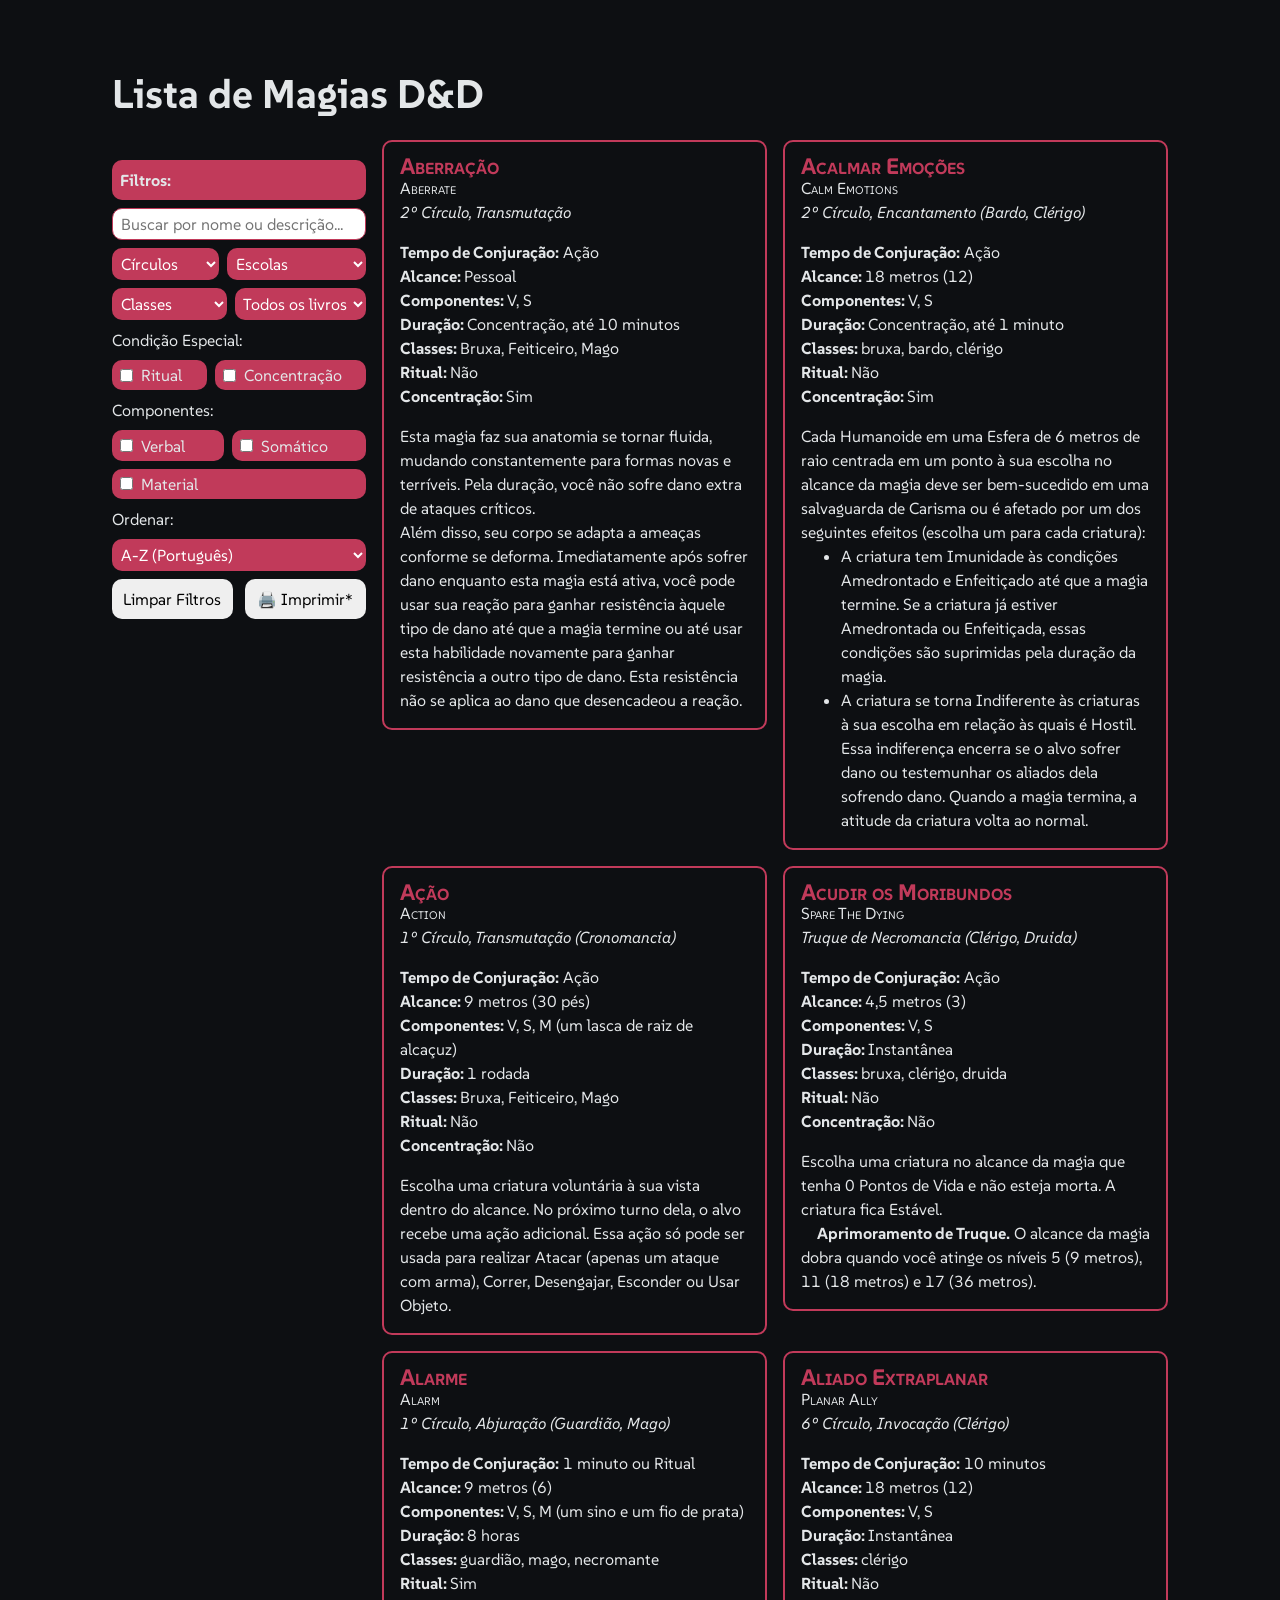
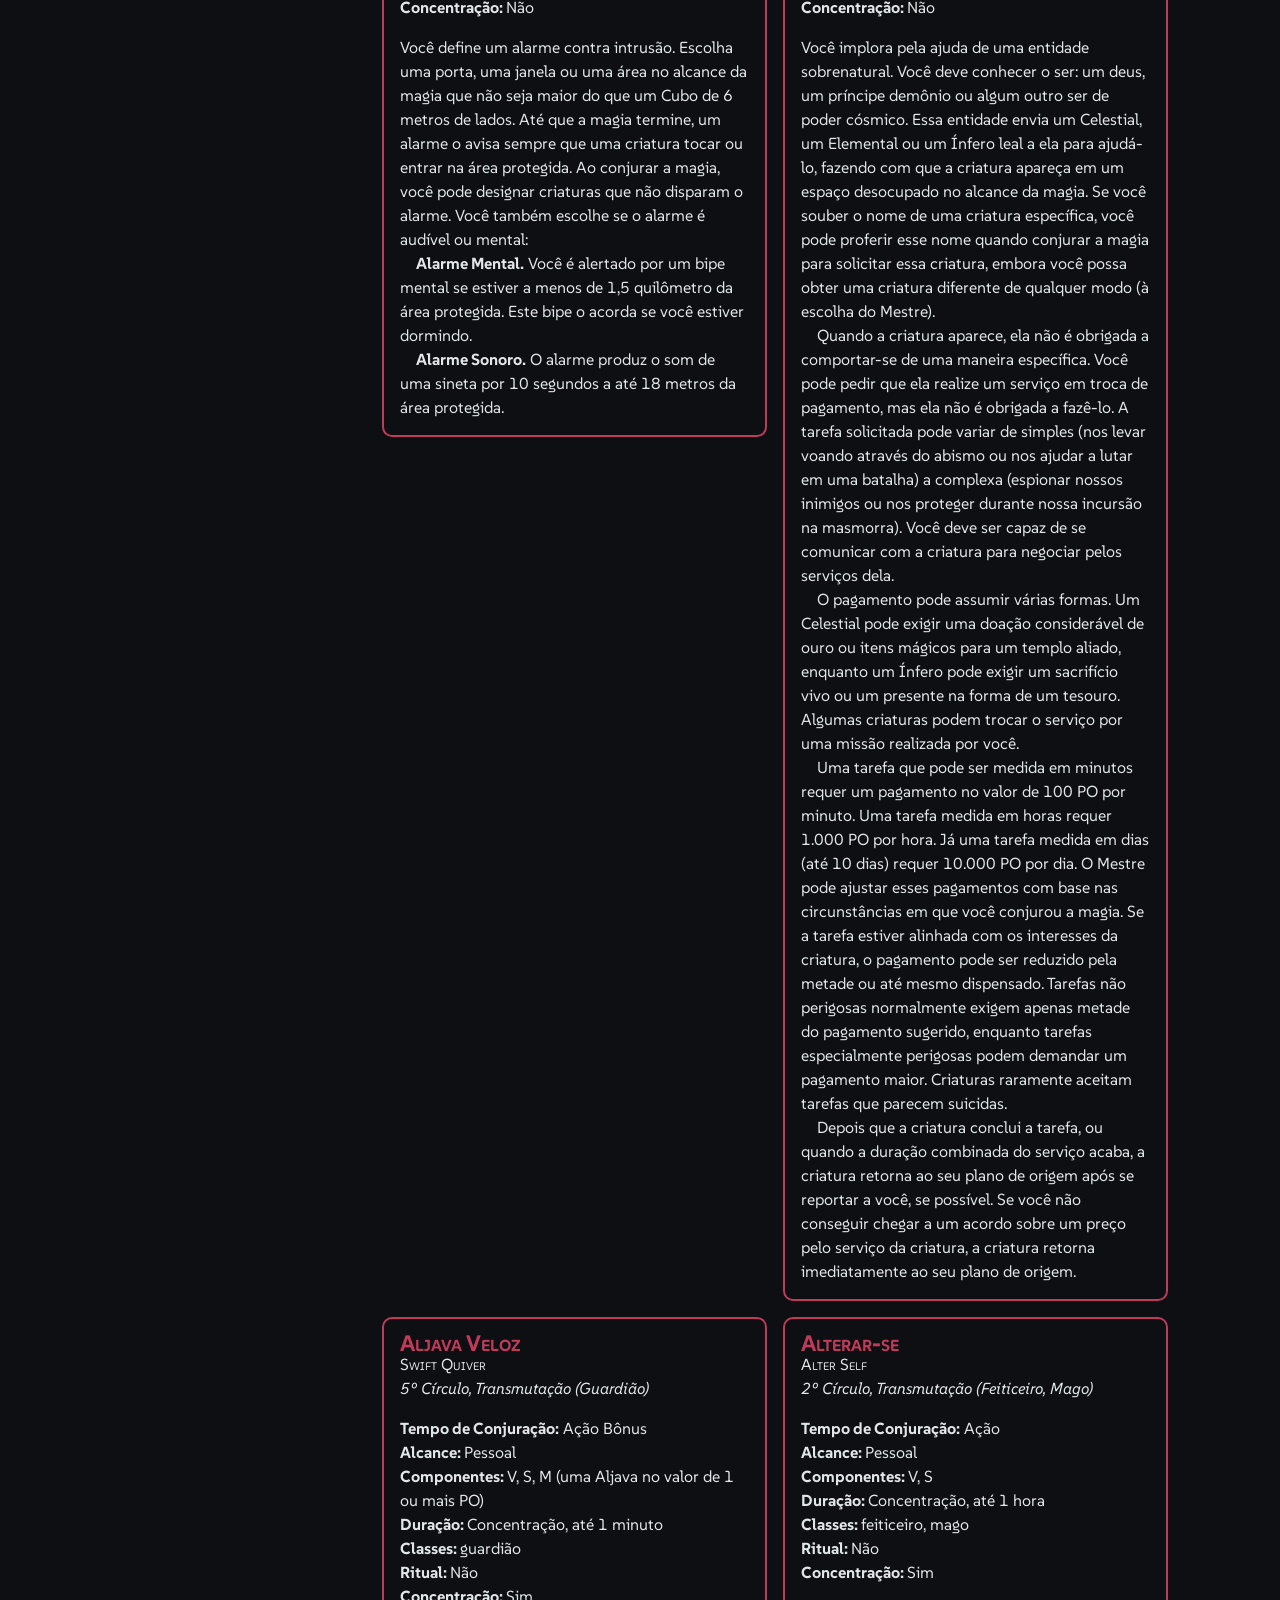
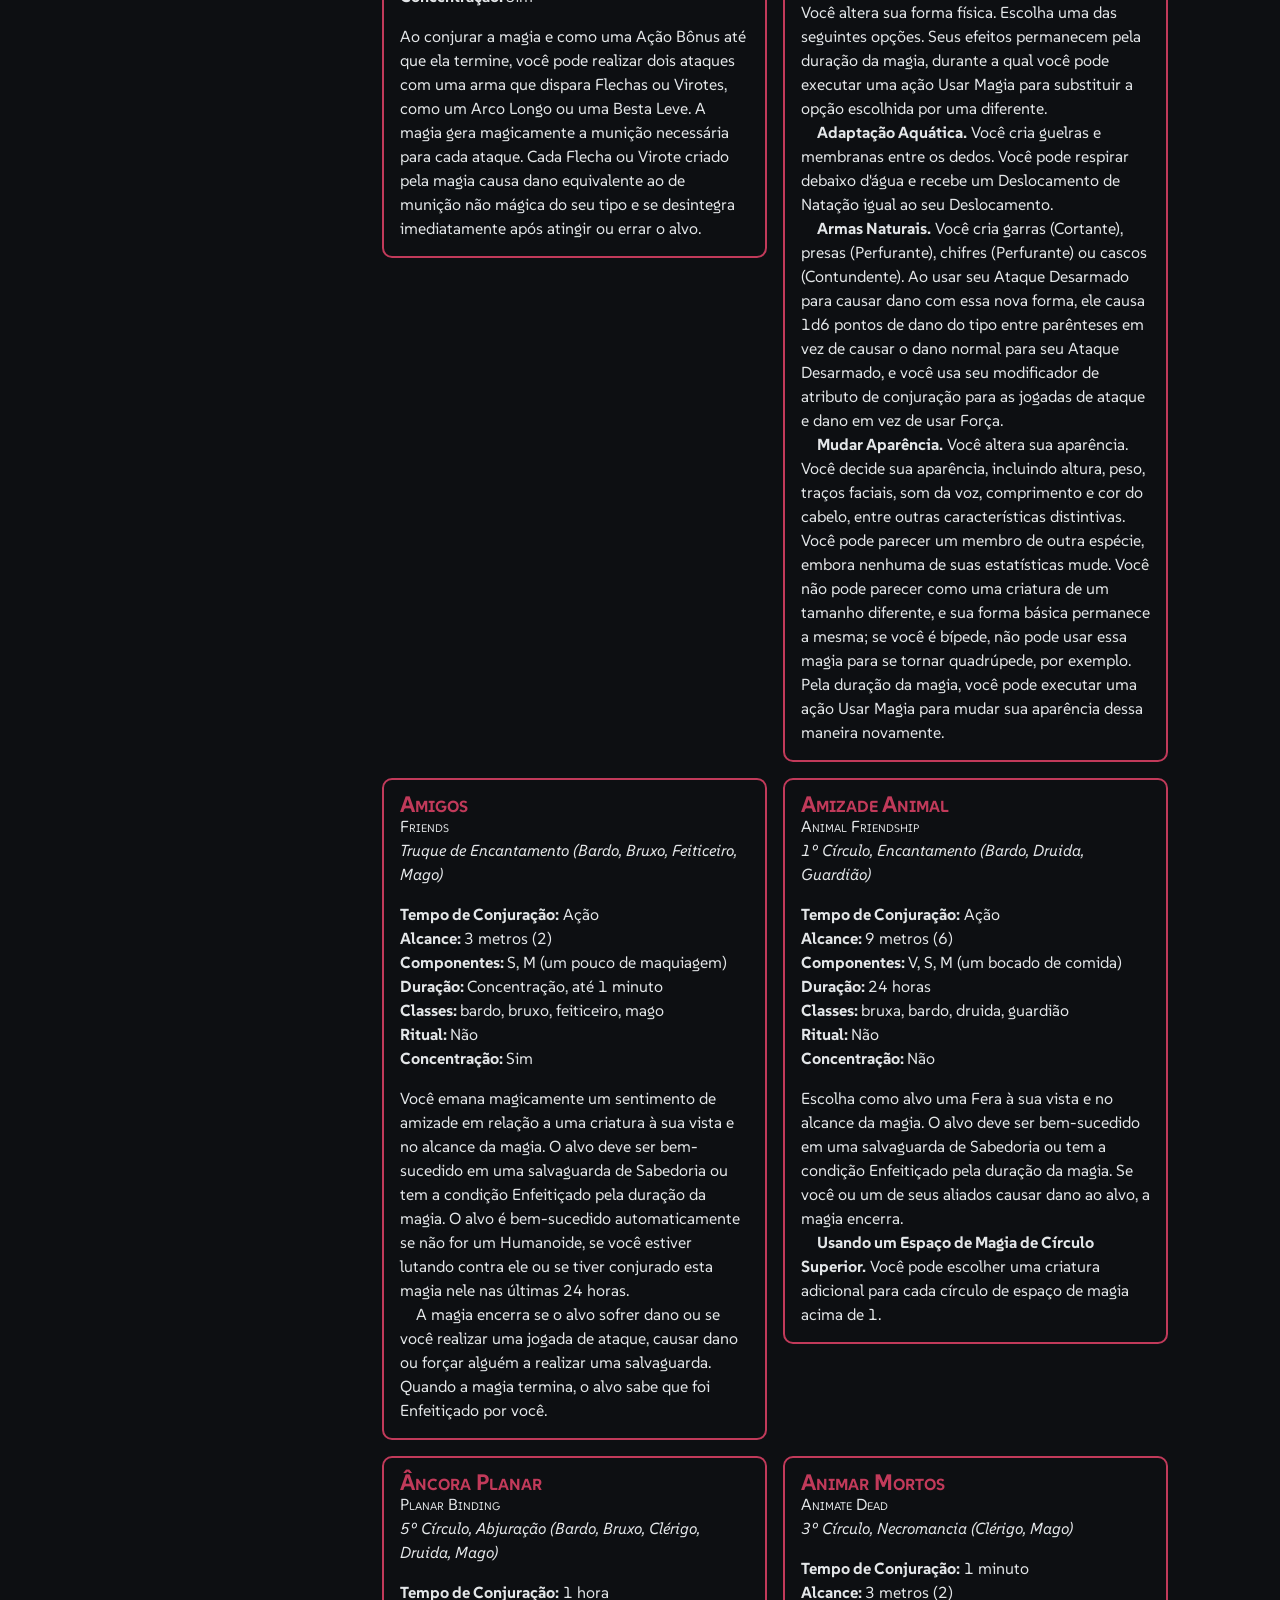
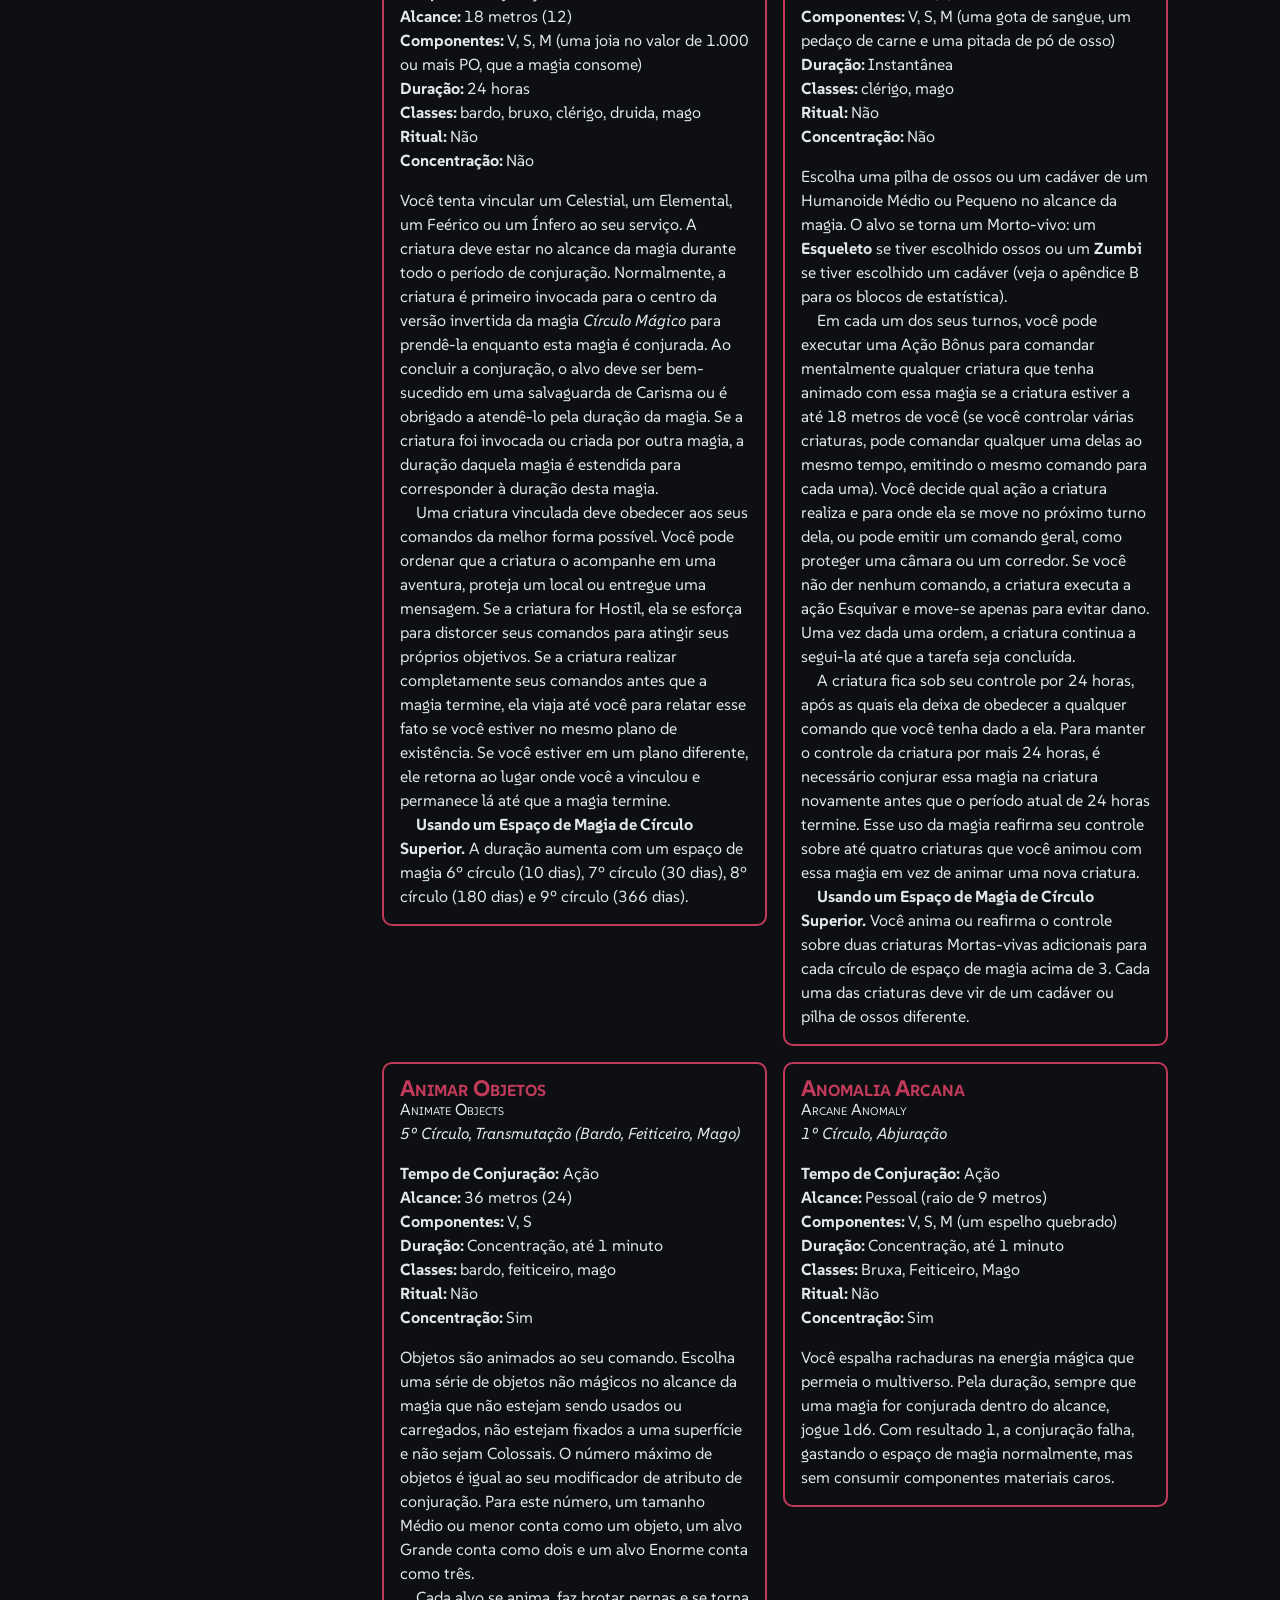
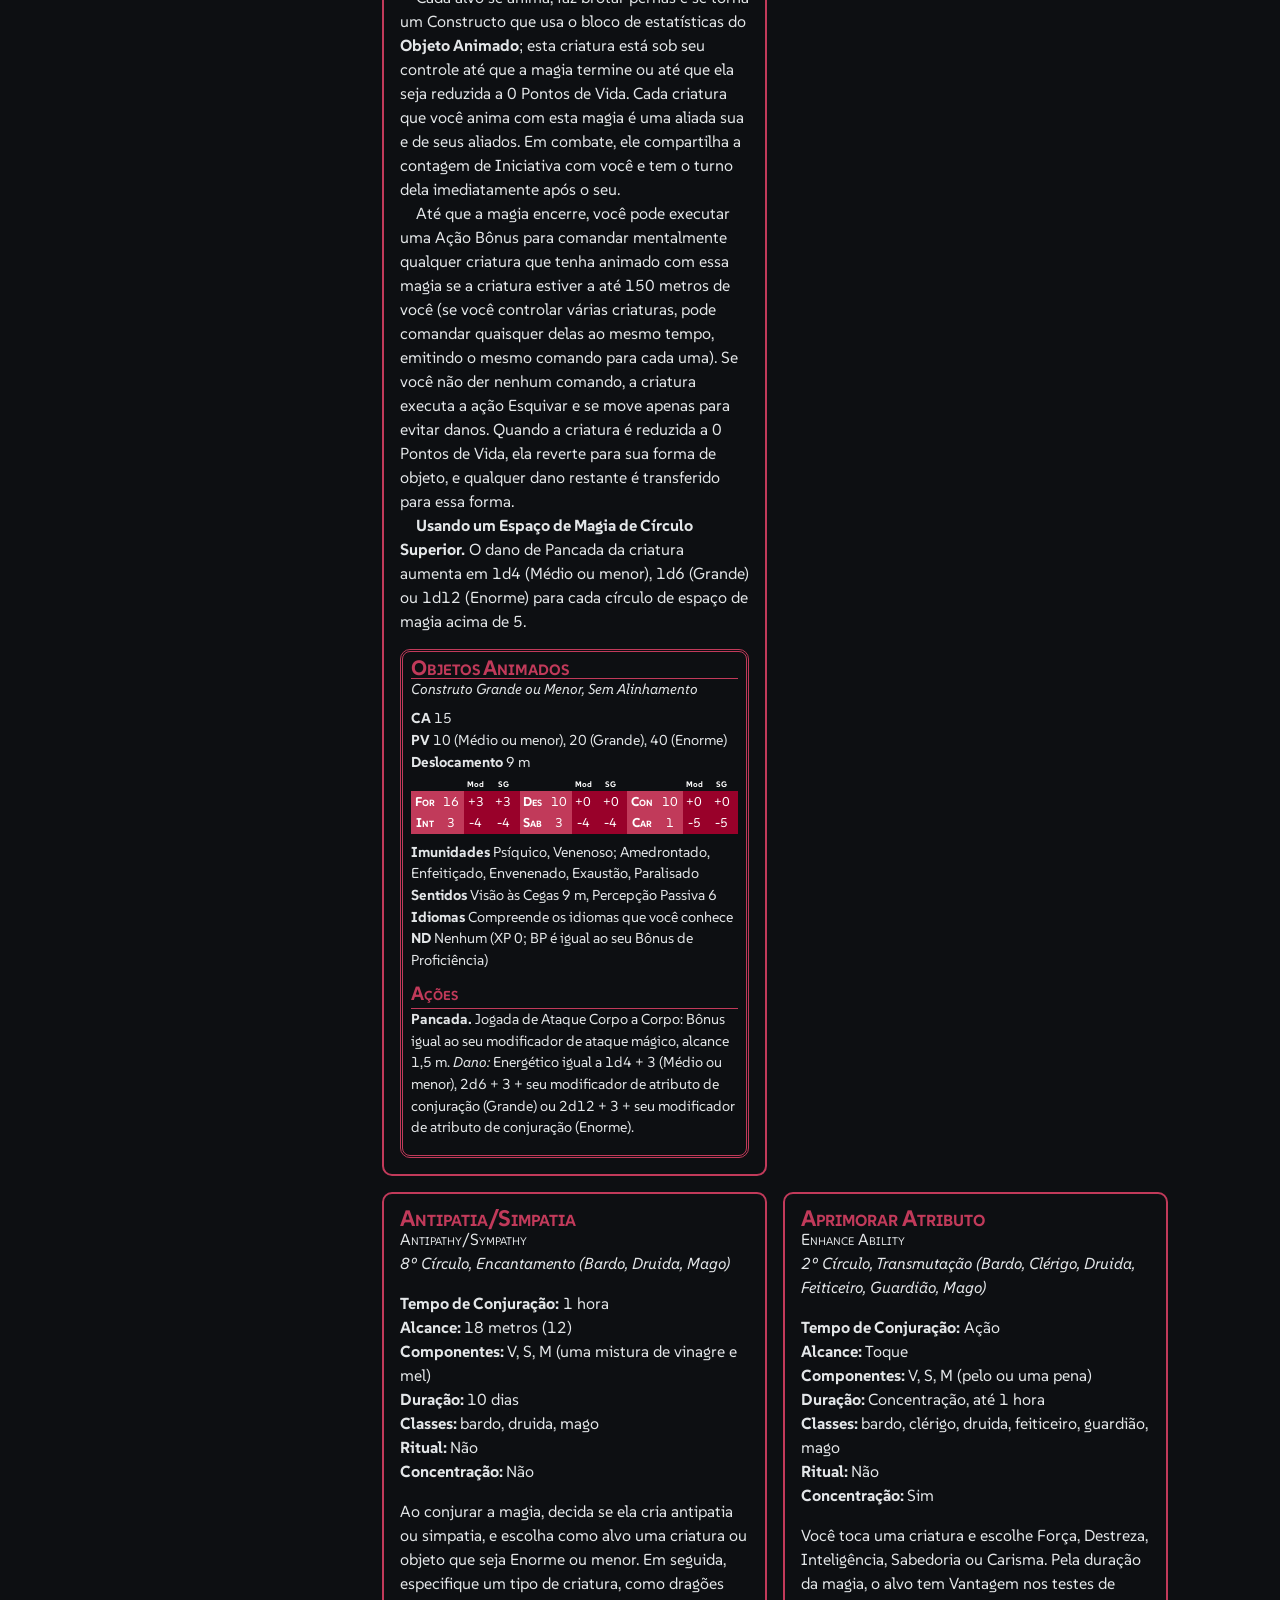
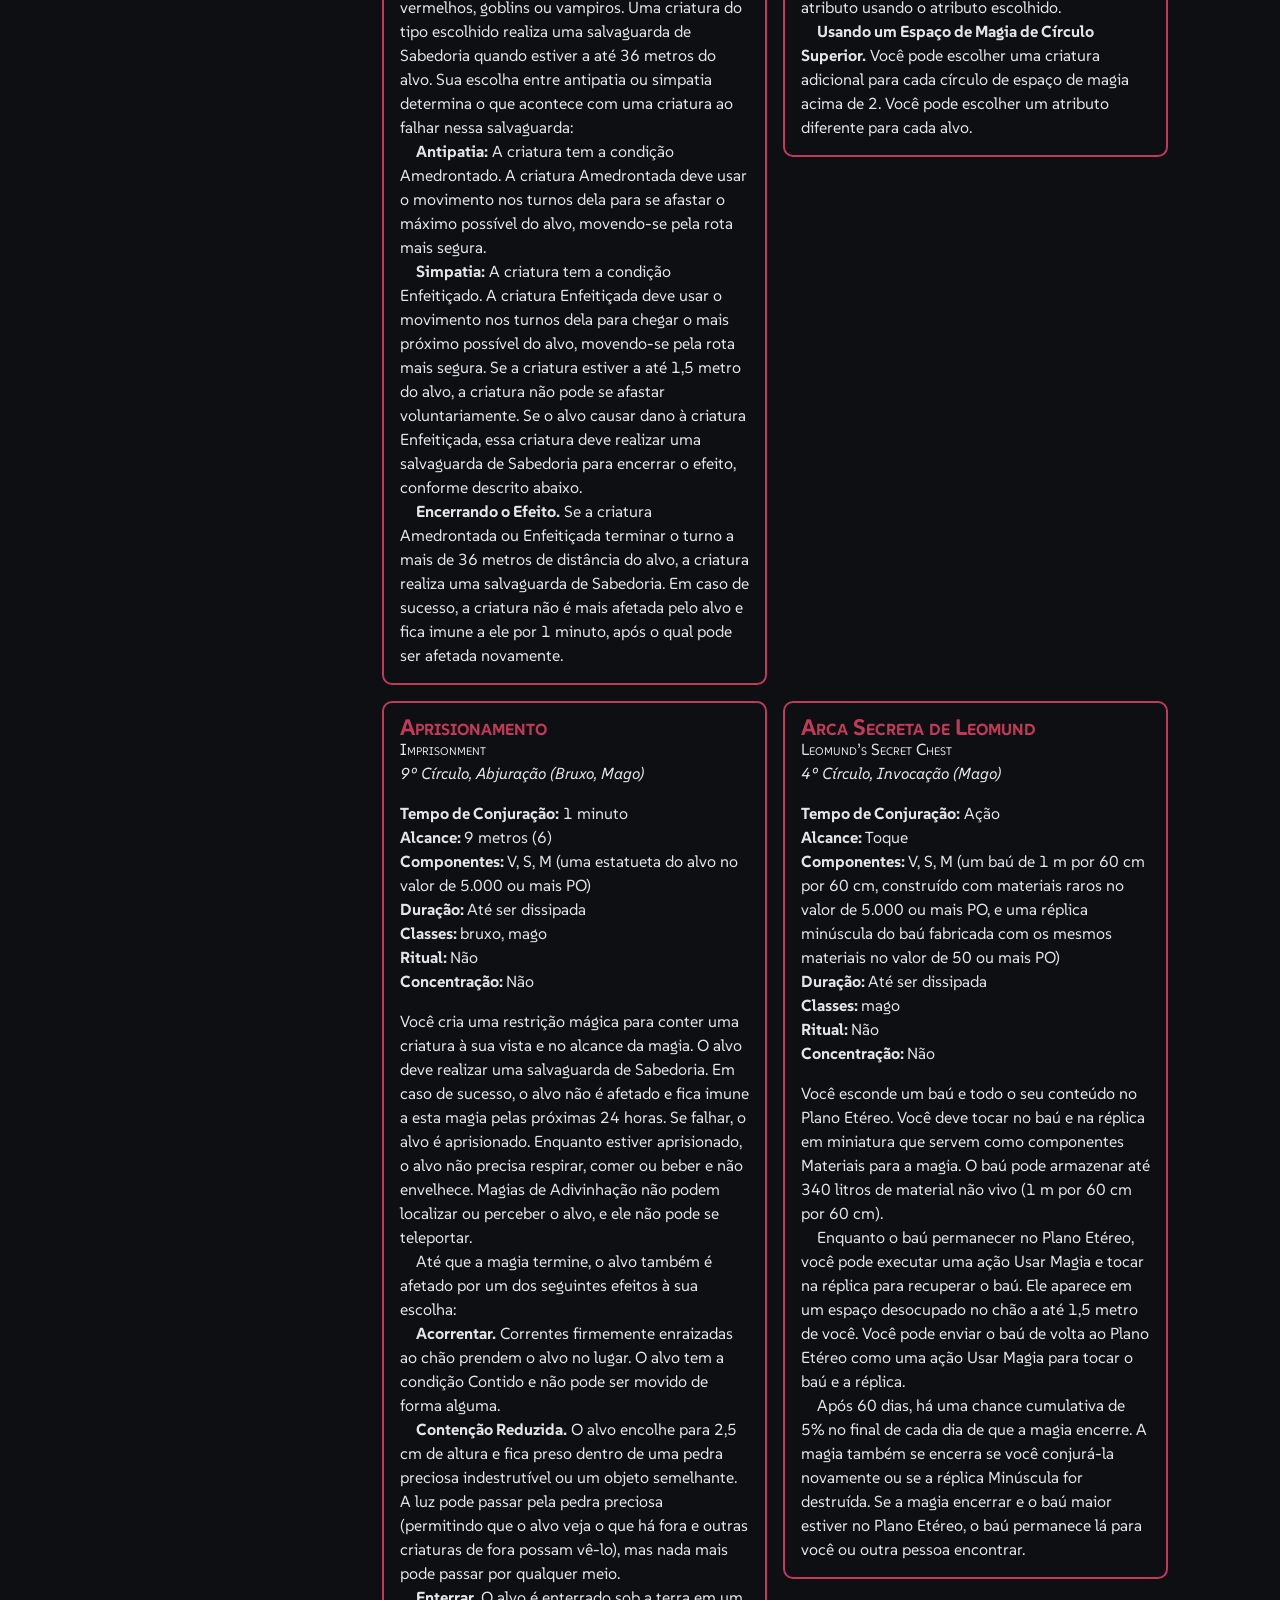
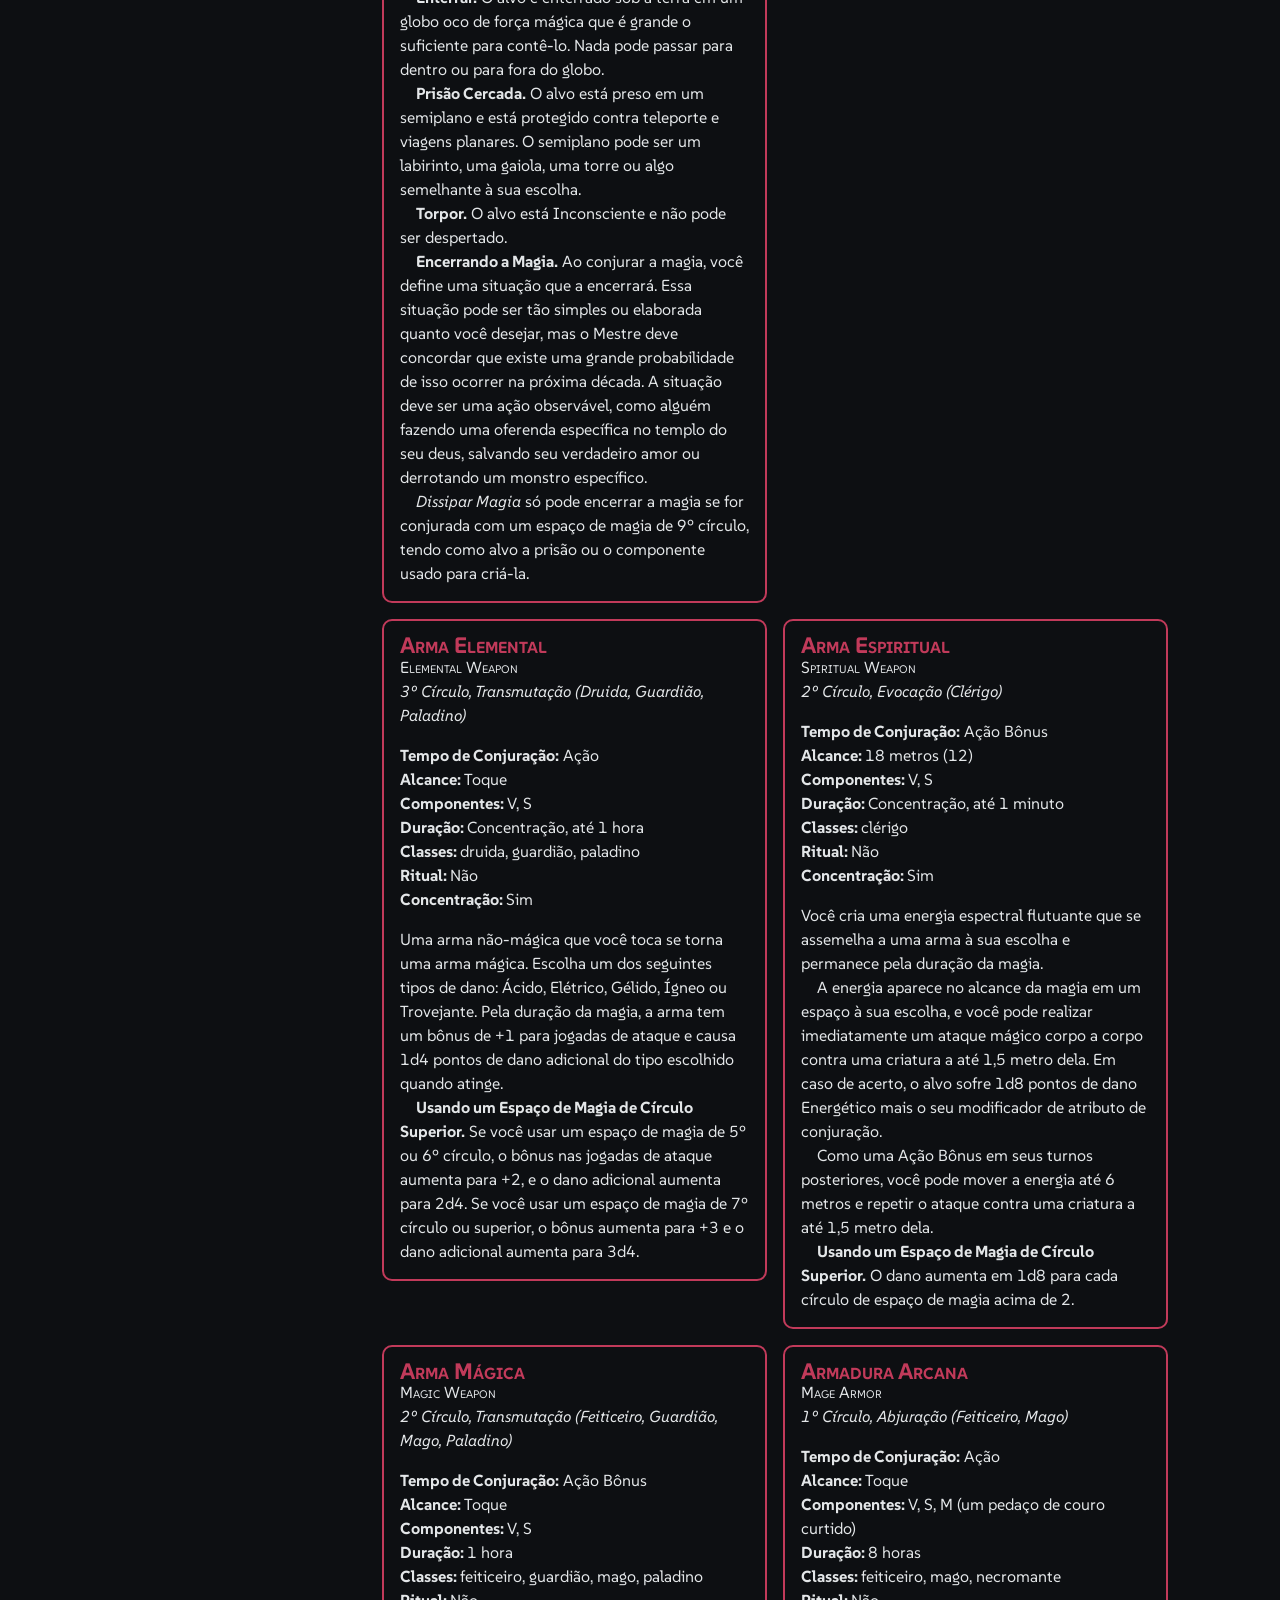
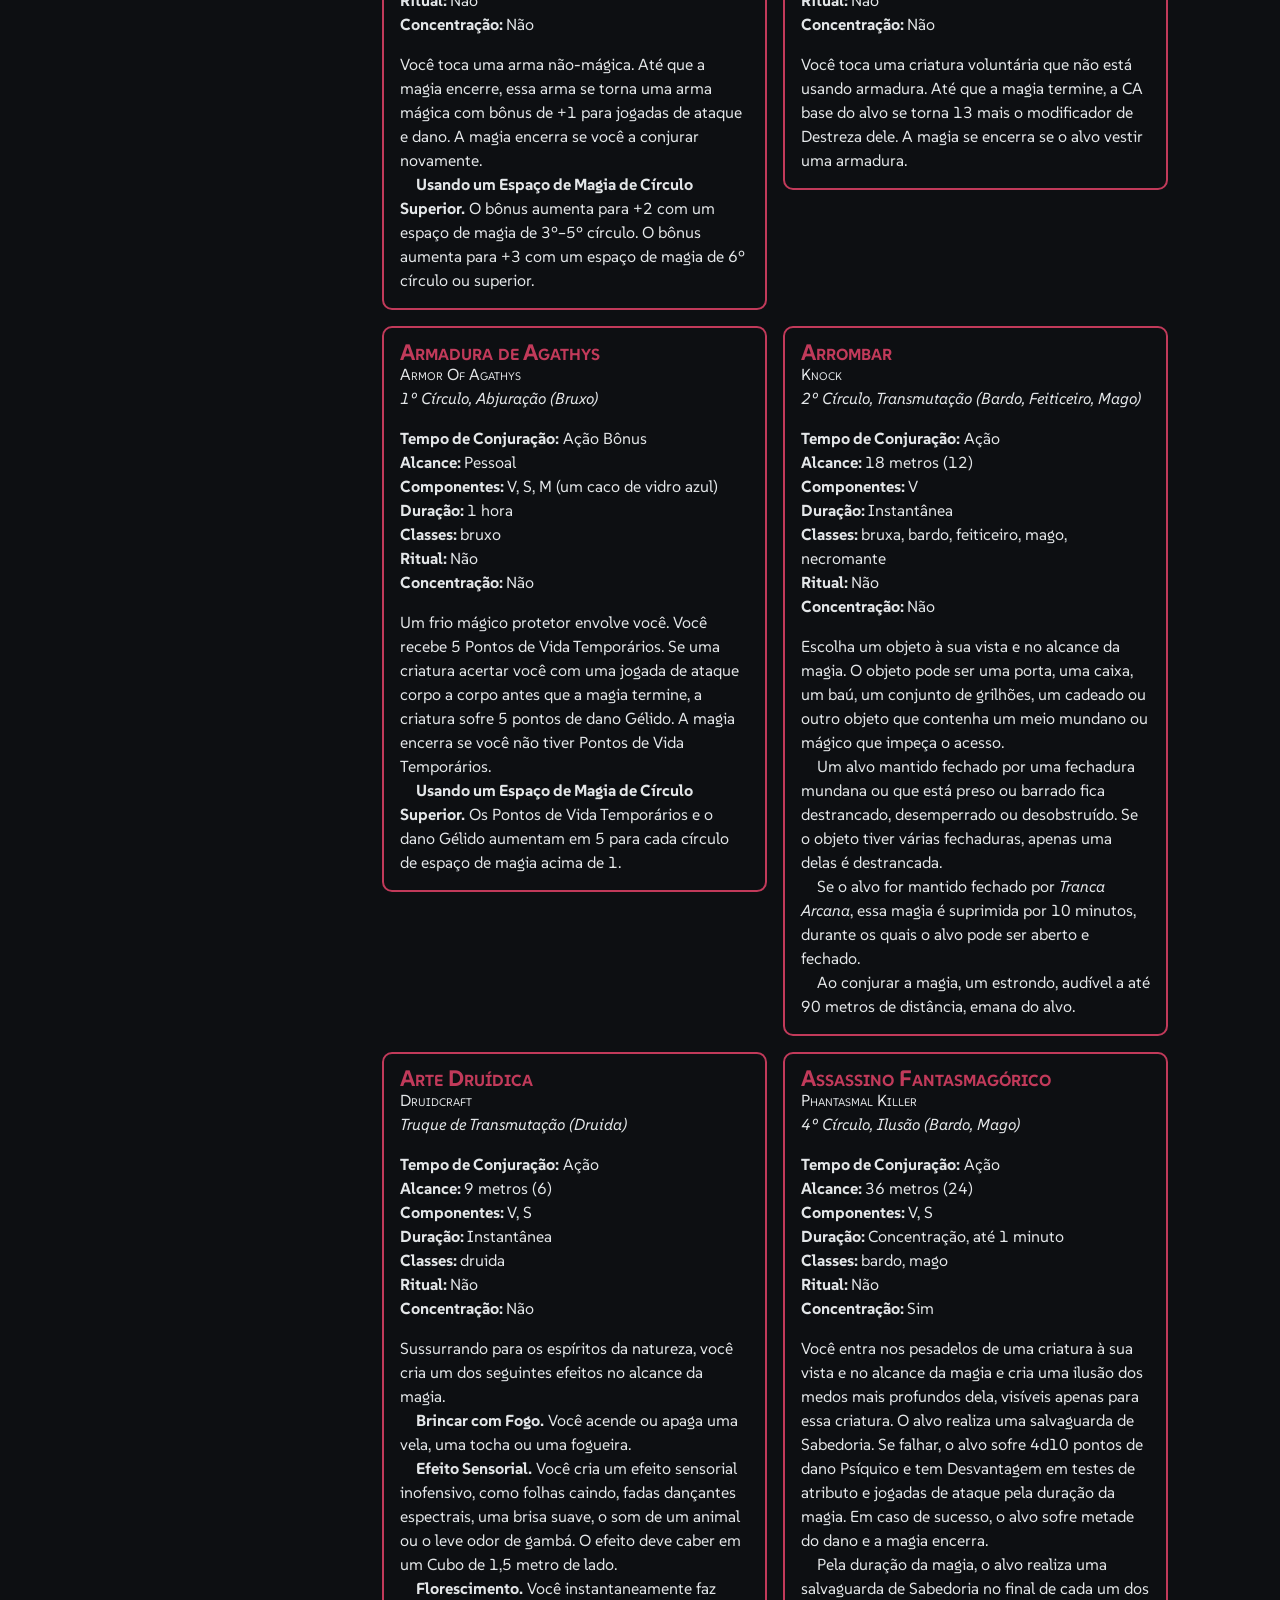
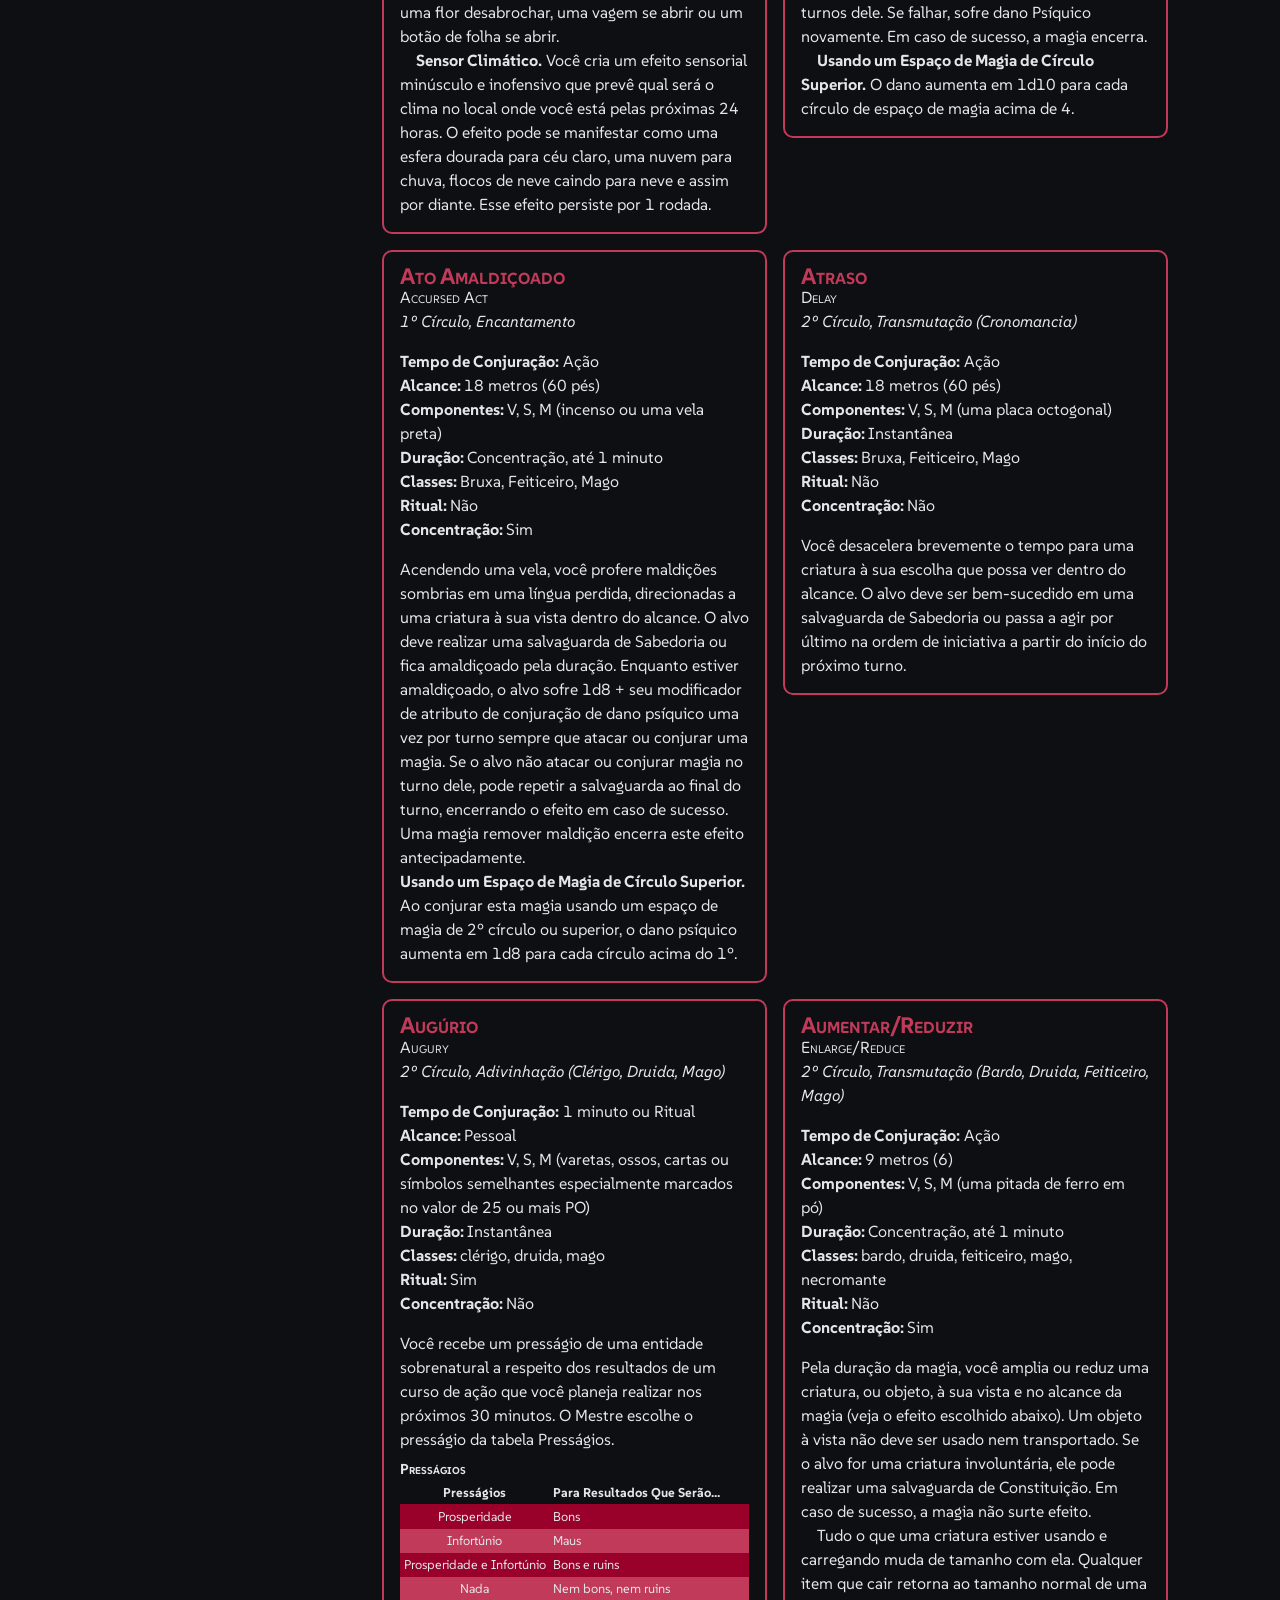
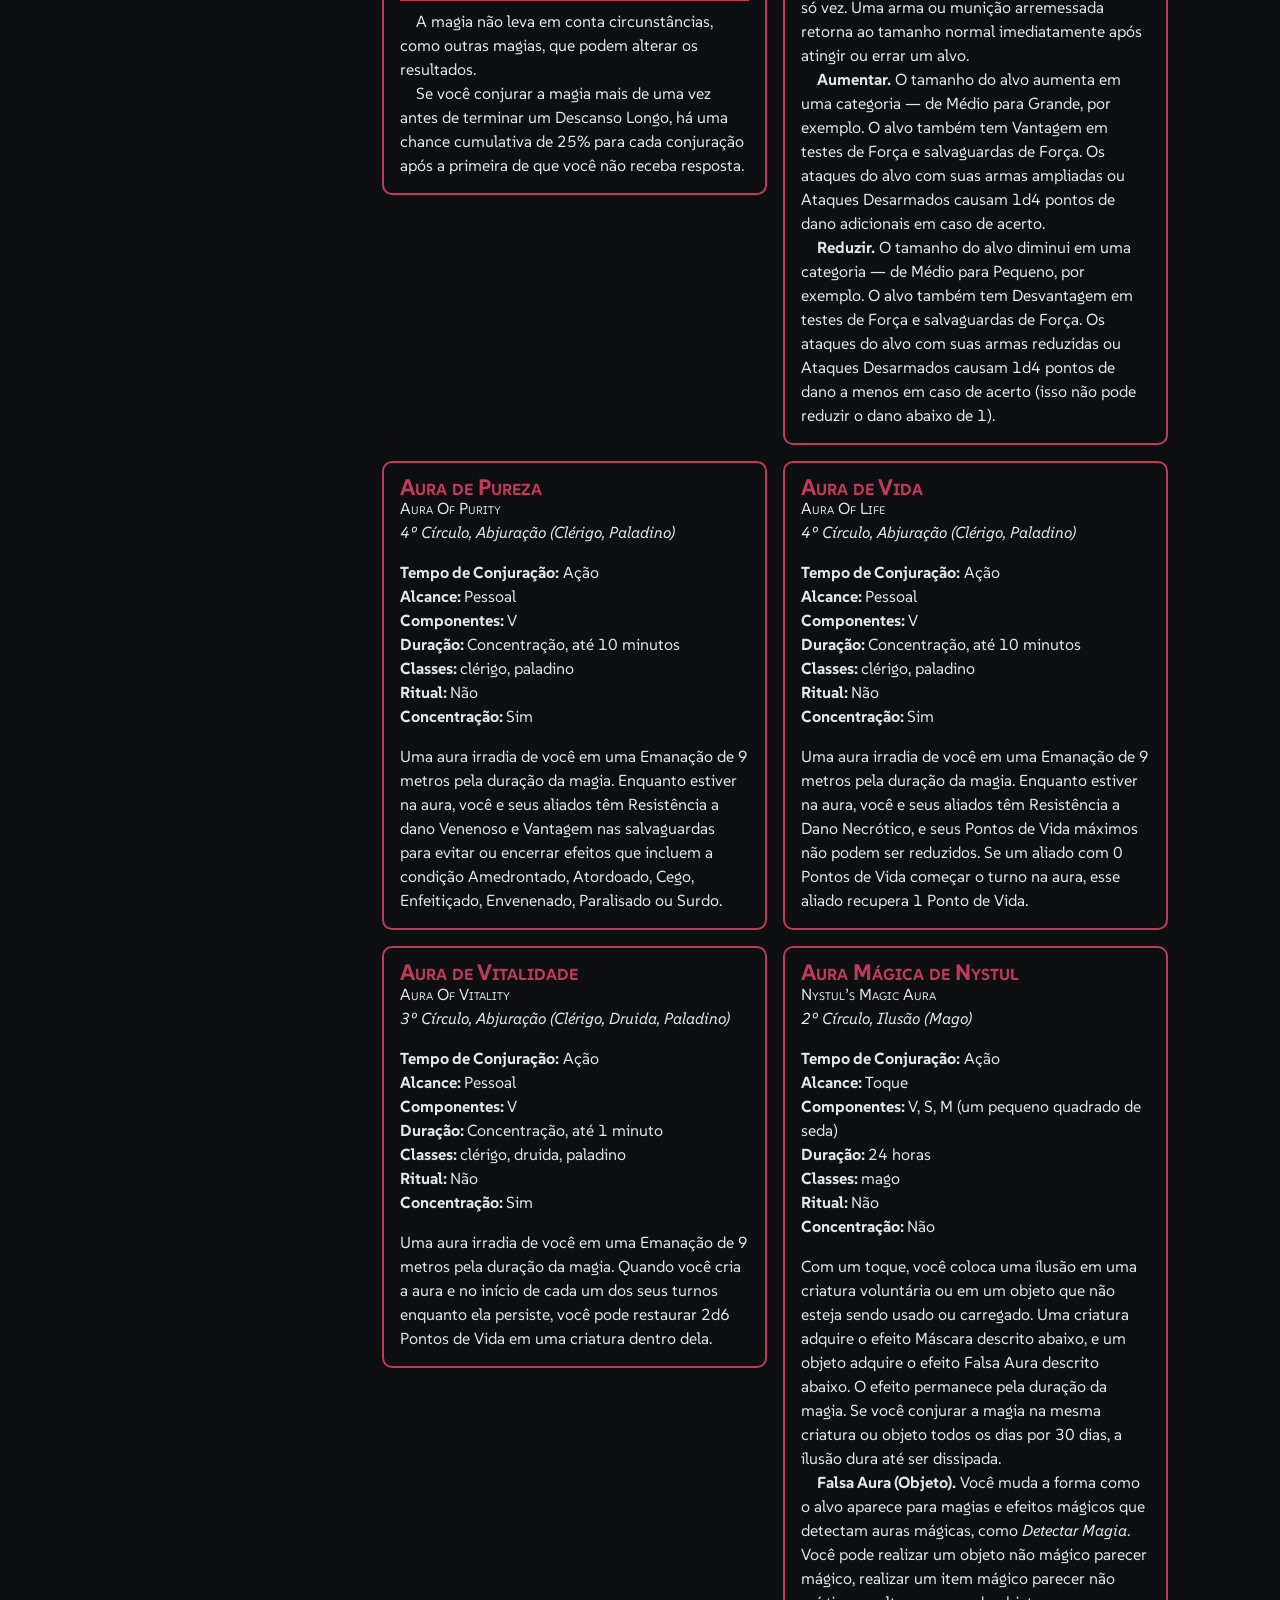
==== commit 59f6a395: "tasha" ====
--- a/index.html
+++ b/index.html
@@ -3,7 +3,7 @@
 <html lang="pt-BR"><script async="" src="https://www.clarity.ms/tag/lqt7soyxw2"></script>
 <head><meta http-equiv="Content-Type" content="text/html; charset=UTF-8">
 
-    <link rel="manifest" href="/manifest.json">
+    <link rel="manifest" href="./manifest.json">
 <meta name="apple-mobile-web-app-capable" content="yes">
 <meta name="apple-mobile-web-app-status-bar-style" content="black">
 <meta name="apple-mobile-web-app-title" content="Meu App">
@@ -23,7 +23,7 @@
         <script async="" src="https://www.googletagmanager.com/gtag/js?id=G-C6Q368P6MR"></script>
         <script>
             if ("serviceWorker" in navigator) {
-  navigator.serviceWorker.register("/sw.js");
+  navigator.serviceWorker.register("./sw.js");
 }
             window.dataLayer = window.dataLayer || [];
             function gtag() {
@@ -162,6 +162,11 @@
                             <option value="Necromante">Necromante</option>
                             <option value="Bruxa">Bruxa</option>
                             <option value="Paladino">Paladino</option></select>
+                        <select id="filtro-livro-ref" class="filtro-select">
+                            <option value="">Todos os livros</option>
+                            <option value="Dnd 5.5e">Dnd 5.5e</option>
+                            <option value="Tasha">Tasha</option>
+                        </select>
                     </div>
                     <!-- Filtros booleanos -->
                     <p class="subfiltro">Condição Especial:</p>
@@ -202,12724 +207,7 @@
             <!-- Lista de Magias -->
             <div class="rodapemagia">
 
-                    <!-- Explosão de Doces -->
-                    <div class="carta-magia"
-                        data-nome="Explosão de Doces"
-                        data-original="Candy Blast"
-                        data-nivel="0"
-                        data-escola="Conjuração"
-                        data-ritual="false"
-                        data-concentracao="false"
-                        data-componentes="V, S"
-                        data-classes="Bruxa, Feiticeiro, Mago"
-                        data-alcance="18"
-                        data-tempo="ação"
-                        style="display: block;">
-                        <div class="magia-cabecalho">
-                            <p class="magia-nome">Explosão de Doces</p>
-                            <span class="ingles">Candy Blast</span>
-                            <div class="magia-metadados">
-                                <span class="nivel-escola">
-                                    <i>Truque de Conjuração</i>
-                                </span>
-                                <div class="tags">
-                                    <p>
-                                        <span class="negrito">Tempo de Conjuração:</span> Ação
-                                    </p>
-                                    <p>
-                                        <span class="negrito">Alcance: </span> 18 metros (60 pés)
-                                    </p>
-                                    <p>
-                                        <span class="negrito">Componentes: </span> V, S
-                                    </p>
-                                    <p>
-                                        <span class="negrito">Duração: </span> Instantânea
-                                    </p>
-                                </div>
-                            </div>
-                        </div>
-                        <div class="magia-descricao">
-                            <p>
-                                Você invoca um punhado de doces duros—balas, mentas, jujubas, etc.—e os lança em um alvo que possa ver dentro do alcance. Faça um ataque mágico à distância. Se acertar, o alvo sofre 1d8 de dano de contusão, e o espaço onde está, até um quadrado de 1,5 metro, torna-se terreno difícil até que uma criatura use uma ação para recolher os doces caídos. Os doces produzidos por esta magia são comestíveis, mas não têm valor nutricional.<br>
-                                O dano desta magia aumenta em 1d8 quando você alcança o 5º nível (2d8), 11º nível (3d8) e 17º nível (4d8).
-                            </p>
-                        </div>
-                    </div>
-
-
-                    <!-- Truque de Cartas -->
-                    <div class="carta-magia"
-                        data-nome="Truque de Cartas"
-                        data-original="Card Trick"
-                        data-nivel="0"
-                        data-escola="Transmutação"
-                        data-ritual="false"
-                        data-concentracao="false"
-                        data-componentes="V, S, M (um baralho de cartas)"
-                        data-classes="Bruxa, Feiticeiro, Mago"
-                        data-alcance="18"
-                        data-tempo="ação"
-                        style="display: block;">
-                        <div class="magia-cabecalho">
-                            <p class="magia-nome">Truque de Cartas</p>
-                            <span class="ingles">Card Trick</span>
-                            <div class="magia-metadados">
-                                <span class="nivel-escola">
-                                    <i>Truque de Transmutação</i>
-                                </span>
-                                <div class="tags">
-                                    <p>
-                                        <span class="negrito">Tempo de Conjuração:</span> Ação
-                                    </p>
-                                    <p>
-                                        <span class="negrito">Alcance: </span> 18 metros (60 pés)
-                                    </p>
-                                    <p>
-                                        <span class="negrito">Componentes: </span> V, S, M (um baralho de cartas)
-                                    </p>
-                                    <p>
-                                        <span class="negrito">Duração: </span> Instantânea
-                                    </p>
-                                </div>
-                            </div>
-                        </div>
-                        <div class="magia-descricao">
-                            <p>
-                                Com um movimento rápido das mãos, você lança uma carta de baralho ou tarô carregada de energia contra seus oponentes. Escolha se fará um ataque mágico à distância ou se o alvo fará um teste de resistência de Destreza. Em caso de acerto ou falha no teste, o alvo sofre 1d6 de dano de força.<br>
-                                O dano desta magia aumenta em 1d6 quando você alcança o 5º nível (2d6), 11º nível (3d6) e 17º nível (4d6).
-                            </p>
-                        </div>
-                    </div>
-
-                    
-                    <div class="carta-magia"
-                        data-nome="Trapaça"
-                        data-original="Cheat"
-                        data-nivel="0"
-                        data-escola="Adivinhação"
-                        data-ritual="false"
-                        data-concentracao="false"
-                        data-componentes="S, M (um dado viciado)"
-                        data-classes="Bruxa, Feiticeiro, Mago"
-                        data-alcance="Pessoal"
-                        data-tempo="ação bônus"
-                        style="display: block;">
-                        <div class="magia-cabecalho">
-                            <p class="magia-nome">Trapaça</p>
-                            <span class="ingles">Cheat</span>
-                            <div class="magia-metadados">
-                                <span class="nivel-escola">
-                                    <i>Truque de Adivinhação</i>
-                                </span>
-                                <div class="tags">
-                                    <p>
-                                        <span class="negrito">Tempo de Conjuração:</span> Ação bônus
-                                    </p>
-                                    <p>
-                                        <span class="negrito">Alcance: </span> Pessoal
-                                    </p>
-                                    <p>
-                                        <span class="negrito">Componentes: </span> S, M (um dado viciado)
-                                    </p>
-                                    <p>
-                                        <span class="negrito">Duração: </span> 1 rodada
-                                    </p>
-                                </div>
-                            </div>
-                        </div>
-                        <div class="magia-descricao">
-                            <p>
-                                Você sutilmente torce seus dedos e o destino parece acompanhar. Pela duração, você pode rerrolar qualquer teste de habilidade que fizer para jogar jogos de habilidade não mágicos. Portanto, esta magia pode influenciar um jogo de pôquer, mas não o resultado de um baralho mágico como o deck of many things.
-                            </p>
-                        </div>
-                    </div>
-                    
-                    <div class="carta-magia"
-                        data-nome="Criptograma"
-                        data-original="Cryptogram"
-                        data-nivel="0"
-                        data-escola="Conjuração"
-                        data-ritual="false"
-                        data-concentracao="false"
-                        data-componentes="V, S, M (uma pequena mensagem escrita)"
-                        data-classes="Bruxa, Feiticeiro, Mago"
-                        data-alcance="Ilimitado"
-                        data-tempo="ação"
-                        style="display: block;">
-                        <div class="magia-cabecalho">
-                            <p class="magia-nome">Criptograma</p>
-                            <span class="ingles">Cryptogram</span>
-                            <div class="magia-metadados">
-                                <span class="nivel-escola">
-                                    <i>Truque de Conjuração</i>
-                                </span>
-                                <div class="tags">
-                                    <p>
-                                        <span class="negrito">Tempo de Conjuração:</span> Ação
-                                    </p>
-                                    <p>
-                                        <span class="negrito">Alcance: </span> Ilimitado
-                                    </p>
-                                    <p>
-                                        <span class="negrito">Componentes: </span> V, S, M (uma pequena mensagem escrita)
-                                    </p>
-                                    <p>
-                                        <span class="negrito">Duração: </span> Instantânea
-                                    </p>
-                                </div>
-                            </div>
-                        </div>
-                        <div class="magia-descricao">
-                            <p>
-                                Você envia um pequeno pergaminho com uma mensagem curta para uma criatura à sua escolha. O destinatário deve ser uma criatura conhecida por você e estar no mesmo plano de existência. O pergaminho irá flutuar em frente ao destinatário, cair em seu bolso ou aparecer sobre algo próximo. A mensagem pode ter até 8 caracteres (espaços contam como caracteres). Você só pode enviar um pergaminho para um único alvo por dia.
-                            </p>
-                        </div>
-                    </div>
-
-
-                    <div class="carta-magia"
-                        data-nome="Orbe Eldritch"
-                        data-original="Eldritch Orb"
-                        data-nivel="0"
-                        data-escola="Evocação"
-                        data-ritual="false"
-                        data-concentracao="false"
-                        data-componentes="V, S"
-                        data-classes="Bruxa, Feiticeiro, Mago"
-                        data-alcance="18"
-                        data-tempo="ação"
-                        style="display: block;">
-                        <div class="magia-cabecalho">
-                            <p class="magia-nome">Orbe Eldritch</p>
-                            <span class="ingles">Eldritch Orb</span>
-                            <div class="magia-metadados">
-                                <span class="nivel-escola">
-                                    <i>Truque de Evocação</i>
-                                </span>
-                                <div class="tags">
-                                    <p>
-                                        <span class="negrito">Tempo de Conjuração:</span> Ação
-                                    </p>
-                                    <p>
-                                        <span class="negrito">Alcance: </span> 18 metros (60 pés)
-                                    </p>
-                                    <p>
-                                        <span class="negrito">Componentes: </span> V, S
-                                    </p>
-                                    <p>
-                                        <span class="negrito">Duração: </span> Instantânea
-                                    </p>
-                                </div>
-                            </div>
-                        </div>
-                        <div class="magia-descricao">
-                            <p>
-                                Você lança uma esfera de energia eldritch contra uma criatura ou objeto dentro do alcance. Faça um ataque mágico à distância contra o alvo. Se acertar, o alvo sofre 1d8 de dano de força, e cada outra criatura a até 1,5 metro do alvo deve fazer um teste de resistência de Destreza. Em caso de falha, a criatura sofre metade do dano.<br>
-                                O dano desta magia aumenta em 1d8 quando você alcança o 5º nível (2d8), 11º nível (3d8) e 17º nível (4d8).
-                            </p>
-                        </div>
-                    </div>
-
-                    <div class="carta-magia"
-                        data-nome="Olho de Anúbis"
-                        data-original="Eye of Anubis"
-                        data-nivel="0"
-                        data-escola="Necromancia"
-                        data-ritual="false"
-                        data-concentracao="false"
-                        data-componentes="M (um símbolo sagrado)"
-                        data-classes="Bruxa, Feiticeiro, Mago"
-                        data-alcance="18"
-                        data-tempo="ação"
-                        style="display: block;">
-                        <div class="magia-cabecalho">
-                            <p class="magia-nome">Olho de Anúbis</p>
-                            <span class="ingles">Eye of Anubis</span>
-                            <div class="magia-metadados">
-                                <span class="nivel-escola">
-                                    <i>Truque de Necromancia</i>
-                                </span>
-                                <div class="tags">
-                                    <p>
-                                        <span class="negrito">Tempo de Conjuração:</span> Ação
-                                    </p>
-                                    <p>
-                                        <span class="negrito">Alcance: </span> 18 metros (60 pés)
-                                    </p>
-                                    <p>
-                                        <span class="negrito">Componentes: </span> M (um símbolo sagrado)
-                                    </p>
-                                    <p>
-                                        <span class="negrito">Duração: </span> Instantânea
-                                    </p>
-                                </div>
-                            </div>
-                        </div>
-                        <div class="magia-descricao">
-                            <p>
-                                Um feixe de luz lunar tenebrosa sai de seu olho esquerdo em direção a uma criatura dentro do alcance. Faça um ataque mágico à distância contra o alvo. Se acertar, o alvo sofre 1d8 de dano necrótico e não pode realizar a ação Desengajar até o final do seu próximo turno.<br>
-                                Esta magia cria um feixe adicional e causa mais dano em níveis superiores. No 5º nível, você dispara um segundo feixe do olho direito. O dano do primeiro feixe aumenta em 1d8 (2d8) ao alcançar o 11º nível, e o dano do segundo feixe aumenta em 1d8 (2d8) ao alcançar o 17º nível.
-                            </p>
-                        </div>
-                    </div>
-
-                    <div class="carta-magia"
-                        data-nome="Hocuspocus"
-                        data-original="Hocuspocus"
-                        data-nivel="0"
-                        data-escola="Conjuração"
-                        data-ritual="false"
-                        data-concentracao="false"
-                        data-componentes="V, S"
-                        data-classes="Bruxa, Feiticeiro, Mago"
-                        data-alcance="9"
-                        data-tempo="ação"
-                        style="display: block;">
-                        <div class="magia-cabecalho">
-                            <p class="magia-nome">Hocuspocus</p>
-                            <span class="ingles">Hocuspocus</span>
-                            <div class="magia-metadados">
-                                <span class="nivel-escola">
-                                    <i>Truque de Conjuração</i>
-                                </span>
-                                <div class="tags">
-                                    <p>
-                                        <span class="negrito">Tempo de Conjuração:</span> Ação
-                                    </p>
-                                    <p>
-                                        <span class="negrito">Alcance: </span> 9 metros (30 pés)
-                                    </p>
-                                    <p>
-                                        <span class="negrito">Componentes: </span> V, S
-                                    </p>
-                                    <p>
-                                        <span class="negrito">Duração: </span> 1 minuto
-                                    </p>
-                                </div>
-                            </div>
-                        </div>
-                        <div class="magia-descricao">
-                            <p>
-                                Você conjura fenômenos paranormais menores e outros efeitos sinistros. Você cria um dos seguintes efeitos mágicos dentro do alcance por 1 minuto:<br>
-                                • Todas as chamas abertas (velas, tochas, etc.) escurecem e tremulam.<br>
-                                • Você cria um som suave que se origina de um ponto à sua escolha dentro do alcance, como sussurros sinistros, zumbido de insetos ou som de choro.<br>
-                                • Você cria até quatro orbes espectrais do tamanho de tochas, que flutuam dentro do alcance. Os orbes não iluminam, exceto por um brilho tênue.<br>
-                                • Você pode esfriar ou aquecer o ar em um cubo de 3 metros em até 10 graus.<br>
-                                • Você faz pequenos objetos não vigiados tremerem ou levitarem cerca de 2,5 cm do chão.<br>
-                                Se lançar esta magia múltiplas vezes, pode ter até três efeitos ativos ao mesmo tempo e pode dissipar um deles como uma ação.
-                            </p>
-                        </div>
-                    </div>
-
-                    <div class="carta-magia"
-                        data-nome="Drenagem Menor de Vida"
-                        data-original="Minor Lifesteal"
-                        data-nivel="0"
-                        data-escola="Necromancia"
-                        data-ritual="false"
-                        data-concentracao="false"
-                        data-componentes="S"
-                        data-classes="Bruxa, Feiticeiro, Mago"
-                        data-alcance="18"
-                        data-tempo="ação"
-                        style="display: block;">
-                        <div class="magia-cabecalho">
-                            <p class="magia-nome">Drenagem Menor de Vida</p>
-                            <span class="ingles">Minor Lifesteal</span>
-                            <div class="magia-metadados">
-                                <span class="nivel-escola">
-                                    <i>Truque de Necromancia</i>
-                                </span>
-                                <div class="tags">
-                                    <p>
-                                        <span class="negrito">Tempo de Conjuração:</span> Ação
-                                    </p>
-                                    <p>
-                                        <span class="negrito">Alcance: </span> 18 metros (60 pés)
-                                    </p>
-                                    <p>
-                                        <span class="negrito">Componentes: </span> S
-                                    </p>
-                                    <p>
-                                        <span class="negrito">Duração: </span> Instantânea
-                                    </p>
-                                </div>
-                            </div>
-                        </div>
-                        <div class="magia-descricao">
-                            <p>
-                                Você drena energia vital de uma criatura hostil que possa ver dentro do alcance. O alvo deve realizar um teste de resistência de Constituição; se falhar, sofre 1d4 de dano necrótico. Você então recebe pontos de vida temporários iguais ao dano causado, que duram até o final de um descanso longo. Esta magia não afeta mortos-vivos ou construtos.<br>
-                                O dano desta magia aumenta em 1d4 quando você alcança o 5º nível (2d4), 11º nível (3d4) e 17º nível (4d4).
-                            </p>
-                        </div>
-                    </div>
-
-                    <div class="carta-magia"
-                        data-nome="Ato Amaldiçoado"
-                        data-original="Accursed Act"
-                        data-nivel="1"
-                        data-escola="Encantamento"
-                        data-ritual="false"
-                        data-concentracao="true"
-                        data-componentes="V, S, M (incenso ou uma vela preta)"
-                        data-classes="Bruxa, Feiticeiro, Mago"
-                        data-alcance="18"
-                        data-tempo="ação"
-                        style="display: block;">
-                        <div class="magia-cabecalho">
-                            <p class="magia-nome">Ato Amaldiçoado</p>
-                            <span class="ingles">Accursed Act</span>
-                            <div class="magia-metadados">
-                                <span class="nivel-escola">
-                                    <i>1º Círculo, Encantamento</i>
-                                </span>
-                                <div class="tags">
-                                    <p>
-                                        <span class="negrito">Tempo de Conjuração:</span> Ação
-                                    </p>
-                                    <p>
-                                        <span class="negrito">Alcance: </span> 18 metros (60 pés)
-                                    </p>
-                                    <p>
-                                        <span class="negrito">Componentes: </span> V, S, M (incenso ou uma vela preta)
-                                    </p>
-                                    <p>
-                                        <span class="negrito">Duração: </span> Concentração, até 1 minuto
-                                    </p>
-                                </div>
-                            </div>
-                        </div>
-                        <div class="magia-descricao">
-                            <p>
-                                Acendendo uma vela, você profere maldições sombrias em uma língua perdida, direcionadas a uma criatura à sua vista dentro do alcance. O alvo deve realizar uma salvaguarda de Sabedoria ou fica amaldiçoado pela duração. Enquanto estiver amaldiçoado, o alvo sofre 1d8 + seu modificador de atributo de conjuração de dano psíquico uma vez por turno sempre que atacar ou conjurar uma magia. Se o alvo não atacar ou conjurar magia no turno dele, pode repetir a salvaguarda ao final do turno, encerrando o efeito em caso de sucesso.<br>
-                                Uma magia remover maldição encerra este efeito antecipadamente.<br>
-                                <strong>Usando um Espaço de Magia de Círculo Superior.</strong> Ao conjurar esta magia usando um espaço de magia de 2º círculo ou superior, o dano psíquico aumenta em 1d8 para cada círculo acima do 1º.
-                            </p>
-                        </div>
-                    </div>
-
-                    <div class="carta-magia"
-                        data-nome="Ação"
-                        data-original="Action"
-                        data-nivel="1"
-                        data-escola="Transmutação (Cronomancia)"
-                        data-ritual="false"
-                        data-concentracao="false"
-                        data-componentes="V, S, M (um lasca de raiz de alcaçuz)"
-                        data-classes="Bruxa, Feiticeiro, Mago"
-                        data-alcance="9"
-                        data-tempo="ação"
-                        style="display: block;">
-                        <div class="magia-cabecalho">
-                            <p class="magia-nome">Ação</p>
-                            <span class="ingles">Action</span>
-                            <div class="magia-metadados">
-                                <span class="nivel-escola">
-                                    <i>1º Círculo, Transmutação (Cronomancia)</i>
-                                </span>
-                                <div class="tags">
-                                    <p>
-                                        <span class="negrito">Tempo de Conjuração:</span> Ação
-                                    </p>
-                                    <p>
-                                        <span class="negrito">Alcance: </span> 9 metros (30 pés)
-                                    </p>
-                                    <p>
-                                        <span class="negrito">Componentes: </span> V, S, M (um lasca de raiz de alcaçuz)
-                                    </p>
-                                    <p>
-                                        <span class="negrito">Duração: </span> 1 rodada
-                                    </p>
-                                </div>
-                            </div>
-                        </div>
-                        <div class="magia-descricao">
-                            <p>
-                                Escolha uma criatura voluntária à sua vista dentro do alcance. No próximo turno dela, o alvo recebe uma ação adicional. Essa ação só pode ser usada para realizar Atacar (apenas um ataque com arma), Correr, Desengajar, Esconder ou Usar Objeto.
-                            </p>
-                        </div>
-                    </div>
-
-                    <div class="carta-magia"
-                        data-nome="Anomalia Arcana"
-                        data-original="Arcane Anomaly"
-                        data-nivel="1"
-                        data-escola="Abjuração"
-                        data-ritual="false"
-                        data-concentracao="true"
-                        data-componentes="V, S, M (um espelho quebrado)"
-                        data-classes="Bruxa, Feiticeiro, Mago"
-                        data-alcance="pessoal (raio de 9 metros)"
-                        data-tempo="ação"
-                        style="display: block;">
-                        <div class="magia-cabecalho">
-                            <p class="magia-nome">Anomalia Arcana</p>
-                            <span class="ingles">Arcane Anomaly</span>
-                            <div class="magia-metadados">
-                                <span class="nivel-escola">
-                                    <i>1º Círculo, Abjuração</i>
-                                </span>
-                                <div class="tags">
-                                    <p>
-                                        <span class="negrito">Tempo de Conjuração:</span> Ação
-                                    </p>
-                                    <p>
-                                        <span class="negrito">Alcance: </span> Pessoal (raio de 9 metros)
-                                    </p>
-                                    <p>
-                                        <span class="negrito">Componentes: </span> V, S, M (um espelho quebrado)
-                                    </p>
-                                    <p>
-                                        <span class="negrito">Duração: </span> Concentração, até 1 minuto
-                                    </p>
-                                </div>
-                            </div>
-                        </div>
-                        <div class="magia-descricao">
-                            <p>
-                                Você espalha rachaduras na energia mágica que permeia o multiverso. Pela duração, sempre que uma magia for conjurada dentro do alcance, jogue 1d6. Com resultado 1, a conjuração falha, gastando o espaço de magia normalmente, mas sem consumir componentes materiais caros.
-                            </p>
-                        </div>
-                    </div>
-
-                    <div class="carta-magia"
-                        data-nome="Impressão de Sangue"
-                        data-original="Blood Print"
-                        data-nivel="1"
-                        data-escola="Necromancia"
-                        data-ritual="true"
-                        data-concentracao="false"
-                        data-componentes="V, S, M (uma onça ou mais de sangue)"
-                        data-classes="Bruxa, Feiticeiro, Mago"
-                        data-alcance="toque"
-                        data-tempo="ação"
-                        style="display: block;">
-                        <div class="magia-cabecalho">
-                            <p class="magia-nome">Impressão de Sangue</p>
-                            <span class="ingles">Blood Print</span>
-                            <div class="magia-metadados">
-                                <span class="nivel-escola">
-                                    <i>1º Círculo, Necromancia (Ritual)</i>
-                                </span>
-                                <div class="tags">
-                                    <p>
-                                        <span class="negrito">Tempo de Conjuração:</span> Ação
-                                    </p>
-                                    <p>
-                                        <span class="negrito">Alcance: </span> Toque
-                                    </p>
-                                    <p>
-                                        <span class="negrito">Componentes: </span> V, S, M (uma onça ou mais de sangue)
-                                    </p>
-                                    <p>
-                                        <span class="negrito">Duração: </span> Instantânea
-                                    </p>
-                                </div>
-                            </div>
-                        </div>
-                        <div class="magia-descricao">
-                            <p>
-                                Ao seu toque, sangue fresco em uma superfície se agita e se reorganiza em um padrão de manchas carmesins. Essa impressão de sangue é única para a criatura à qual o sangue pertence, mas você pode determinar o tipo da criatura (como humano, gnoll, cervo ou gigante do fogo) examinando o formato geral. Uma impressão pode ser preservada pressionando uma folha de papel contra ela. Se essa magia for conjurada duas vezes, é possível comparar amostras de sangue para verificar se pertencem à mesma criatura.
-                            </p>
-                        </div>
-                    </div>
-
-                    <div class="carta-magia"
-                        data-nome="Pista"
-                        data-original="Clue"
-                        data-nivel="1"
-                        data-escola="Adivinhação"
-                        data-ritual="true"
-                        data-concentracao="false"
-                        data-componentes="V, S, M (uma lupa e um cachimbo)"
-                        data-classes="Bruxa, Feiticeiro, Mago"
-                        data-alcance="toque"
-                        data-tempo="ação"
-                        style="display: block;">
-                        <div class="magia-cabecalho">
-                            <p class="magia-nome">Pista</p>
-                            <span class="ingles">Clue</span>
-                            <div class="magia-metadados">
-                                <span class="nivel-escola">
-                                    <i>1º Círculo, Adivinhação (Ritual)</i>
-                                </span>
-                                <div class="tags">
-                                    <p>
-                                        <span class="negrito">Tempo de Conjuração:</span> Ação
-                                    </p>
-                                    <p>
-                                        <span class="negrito">Alcance: </span> Toque
-                                    </p>
-                                    <p>
-                                        <span class="negrito">Componentes: </span> V, S, M (uma lupa e um cachimbo)
-                                    </p>
-                                    <p>
-                                        <span class="negrito">Duração: </span> 10 minutos
-                                    </p>
-                                </div>
-                            </div>
-                        </div>
-                        <div class="magia-descricao">
-                            <p>
-                                Ao conjurar esta magia, todas as pegadas e impressões digitais em um raio de 13,5 metros de um ponto que você tocar ficam destacadas e brilham suavemente pela duração. No momento da conjuração, escolha um período de tempo de até os últimos 10 dias até o presente; apenas pegadas e impressões deixadas nesse período serão destacadas. Cada criatura cujas pegadas ou impressões digitais forem detectadas pela magia recebe uma cor única, mas não é identificada. Qualquer criatura que se mova ou toque objetos na área também deixará pegadas e impressões coloridas, o que pode revelar criaturas invisíveis na área.
-                            </p>
-                        </div>
-                    </div>
-
-                    <div class="carta-magia"
-                        data-nome="Maldição das Correntes"
-                        data-original="Curse of Chains"
-                        data-nivel="1"
-                        data-escola="Encantamento"
-                        data-ritual="false"
-                        data-concentracao="true"
-                        data-componentes="V, S"
-                        data-classes="Bruxa, Feiticeiro, Mago"
-                        data-alcance="36"
-                        data-tempo="ação"
-                        style="display: block;">
-                        <div class="magia-cabecalho">
-                            <p class="magia-nome">Maldição das Correntes</p>
-                            <span class="ingles">Curse of Chains</span>
-                            <div class="magia-metadados">
-                                <span class="nivel-escola">
-                                    <i>1º Círculo, Encantamento</i>
-                                </span>
-                                <div class="tags">
-                                    <p>
-                                        <span class="negrito">Tempo de Conjuração:</span> Ação
-                                    </p>
-                                    <p>
-                                        <span class="negrito">Alcance: </span> 36 metros (120 pés)
-                                    </p>
-                                    <p>
-                                        <span class="negrito">Componentes: </span> V, S
-                                    </p>
-                                    <p>
-                                        <span class="negrito">Duração: </span> Concentração, até 1 minuto
-                                    </p>
-                                </div>
-                            </div>
-                        </div>
-                        <div class="magia-descricao">
-                            <p>
-                                Uma marca negra semelhante a algemas de ferro escurece os tornozelos de duas criaturas à sua vista. Escolha duas criaturas que você possa ver dentro do alcance da magia e a até 9 metros uma da outra; cada uma faz uma salvaguarda de Constituição. Uma criatura voluntária pode optar por falhar automaticamente. Se falhar, o alvo fica amaldiçoado pela duração. Se apenas um alvo for amaldiçoado, você pode usar uma ação ou ação bônus em um turno subsequente para escolher outro alvo a até 9 metros da criatura amaldiçoada para fazer a salvaguarda. Enquanto duas criaturas estiverem amaldiçoadas por esta magia, elas não podem se afastar voluntariamente uma da outra.<br>
-                                Uma magia remover maldição encerra este efeito antecipadamente.
-                            </p>
-                        </div>
-                    </div>
-
-                    <div class="carta-magia"
-                        data-nome="Reconstrução Defeituosa"
-                        data-original="Flawed Reconstruction"
-                        data-nivel="1"
-                        data-escola="Transmutação"
-                        data-ritual="false"
-                        data-concentracao="false"
-                        data-componentes="V, S, M (uma agulha e linha)"
-                        data-classes="Bruxa, Feiticeiro, Mago"
-                        data-alcance="toque"
-                        data-tempo="ação"
-                        style="display: block;">
-                        <div class="magia-cabecalho">
-                            <p class="magia-nome">Reconstrução Defeituosa</p>
-                            <span class="ingles">Flawed Reconstruction</span>
-                            <div class="magia-metadados">
-                                <span class="nivel-escola">
-                                    <i>1º Círculo, Transmutação</i>
-                                </span>
-                                <div class="tags">
-                                    <p>
-                                        <span class="negrito">Tempo de Conjuração:</span> Ação
-                                    </p>
-                                    <p>
-                                        <span class="negrito">Alcance: </span> Toque
-                                    </p>
-                                    <p>
-                                        <span class="negrito">Componentes: </span> V, S, M (uma agulha e linha)
-                                    </p>
-                                    <p>
-                                        <span class="negrito">Duração: </span> Instantânea
-                                    </p>
-                                </div>
-                            </div>
-                        </div>
-                        <div class="magia-descricao">
-                            <p>
-                                Você costura os ferimentos de uma criatura voluntária que tocar, que recupera 4d6 pontos de vida. Contudo, a restauração é imperfeita e o máximo de pontos de vida do alvo é reduzido pelo mesmo valor até que termine um descanso longo. Uma criatura curada por esta magia ficará com cicatrizes permanentes.<br>
-                                <strong>Usando um Espaço de Magia de Círculo Superior.</strong> Ao conjurar esta magia usando um espaço de magia de 2º círculo ou superior, a cura aumenta em 1d6 para cada círculo acima do 1º.
-                            </p>
-                        </div>
-                    </div>
-
-
-                    <div class="carta-magia"
-                        data-nome="Aberração"
-                        data-original="Aberrate"
-                        data-nivel="2"
-                        data-escola="Transmutação"
-                        data-ritual="false"
-                        data-concentracao="true"
-                        data-componentes="V, S"
-                        data-classes="Bruxa, Feiticeiro, Mago"
-                        data-alcance="pessoal"
-                        data-tempo="ação"
-                        style="display: block;">
-                        <div class="magia-cabecalho">
-                            <p class="magia-nome">Aberração</p>
-                            <span class="ingles">Aberrate</span>
-                            <div class="magia-metadados">
-                                <span class="nivel-escola">
-                                    <i>2º Círculo, Transmutação</i>
-                                </span>
-                                <div class="tags">
-                                    <p>
-                                        <span class="negrito">Tempo de Conjuração:</span> Ação
-                                    </p>
-                                    <p>
-                                        <span class="negrito">Alcance: </span> Pessoal
-                                    </p>
-                                    <p>
-                                        <span class="negrito">Componentes: </span> V, S
-                                    </p>
-                                    <p>
-                                        <span class="negrito">Duração: </span> Concentração, até 10 minutos
-                                    </p>
-                                </div>
-                            </div>
-                        </div>
-                        <div class="magia-descricao">
-                            <p>
-                                Esta magia faz sua anatomia se tornar fluida, mudando constantemente para formas novas e terríveis. Pela duração, você não sofre dano extra de ataques críticos.<br>
-                                Além disso, seu corpo se adapta a ameaças conforme se deforma. Imediatamente após sofrer dano enquanto esta magia está ativa, você pode usar sua reação para ganhar resistência àquele tipo de dano até que a magia termine ou até usar esta habilidade novamente para ganhar resistência a outro tipo de dano. Esta resistência não se aplica ao dano que desencadeou a reação.
-                            </p>
-                        </div>
-                    </div>
-
-                    <div class="carta-magia"
-                        data-nome="Presteza Aérea"
-                        data-original="Aerial Alacrity"
-                        data-nivel="2"
-                        data-escola="Transmutação"
-                        data-ritual="false"
-                        data-concentracao="false"
-                        data-componentes="V, S, M (uma pena de ave de rapina)"
-                        data-classes="Bruxa, Feiticeiro, Mago"
-                        data-alcance="18"
-                        data-tempo="ação"
-                        style="display: block;">
-                        <div class="magia-cabecalho">
-                            <p class="magia-nome">Presteza Aérea</p>
-                            <span class="ingles">Aerial Alacrity</span>
-                            <div class="magia-metadados">
-                                <span class="nivel-escola">
-                                    <i>2º Círculo, Transmutação</i>
-                                </span>
-                                <div class="tags">
-                                    <p>
-                                        <span class="negrito">Tempo de Conjuração:</span> Ação
-                                    </p>
-                                    <p>
-                                        <span class="negrito">Alcance: </span> 18 metros (60 pés)
-                                    </p>
-                                    <p>
-                                        <span class="negrito">Componentes: </span> V, S, M (uma pena de ave de rapina)
-                                    </p>
-                                    <p>
-                                        <span class="negrito">Duração: </span> 10 minutos
-                                    </p>
-                                </div>
-                            </div>
-                        </div>
-                        <div class="magia-descricao">
-                            <p>
-                                Escolha uma criatura voluntária à sua vista dentro do alcance que possua deslocamento de voo (incluindo deslocamento de voo temporário ou mágico). Pela duração, o alvo recebe os seguintes benefícios:<br>
-                                • Pode realizar a ação Correr como uma ação bônus.<br>
-                                • Pode pairar.<br>
-                                • Tem vantagem em testes de Destreza (Acrobacia).<br>
-                                • Não provoca ataques de oportunidade ao voar para fora do alcance de um inimigo.
-                            </p>
-                        </div>
-                    </div>
-
-                    <div class="carta-magia"
-                        data-nome="Proteção Contra Maldição"
-                        data-original="Curse Ward"
-                        data-nivel="2"
-                        data-escola="Abjuração"
-                        data-ritual="false"
-                        data-concentracao="false"
-                        data-componentes="V, S"
-                        data-classes="Bruxa, Feiticeiro, Mago"
-                        data-alcance="toque"
-                        data-tempo="ação"
-                        style="display: block;">
-                        <div class="magia-cabecalho">
-                            <p class="magia-nome">Proteção Contra Maldição</p>
-                            <span class="ingles">Curse Ward</span>
-                            <div class="magia-metadados">
-                                <span class="nivel-escola">
-                                    <i>2º Círculo, Abjuração</i>
-                                </span>
-                                <div class="tags">
-                                    <p>
-                                        <span class="negrito">Tempo de Conjuração:</span> Ação
-                                    </p>
-                                    <p>
-                                        <span class="negrito">Alcance: </span> Toque
-                                    </p>
-                                    <p>
-                                        <span class="negrito">Componentes: </span> V, S
-                                    </p>
-                                    <p>
-                                        <span class="negrito">Duração: </span> 1 hora
-                                    </p>
-                                </div>
-                            </div>
-                        </div>
-                        <div class="magia-descricao">
-                            <p>
-                                Você toca uma criatura voluntária ao seu alcance, erguendo uma barreira semelhante a fumaça ao redor dela. Pela duração, o alvo tem resistência a dano necrótico e não pode ser amaldiçoado, possuído ou alvo de uma praga. Além disso, seus pontos de vida máximos não podem ser reduzidos. Se o alvo já estiver afetado por um desses efeitos, o efeito é suspenso até que a magia termine.
-                            </p>
-                        </div>
-                    </div>
-
-                    <div class="carta-magia"
-                        data-nome="Atraso"
-                        data-original="Delay"
-                        data-nivel="2"
-                        data-escola="Transmutação (Cronomancia)"
-                        data-ritual="false"
-                        data-concentracao="false"
-                        data-componentes="V, S, M (uma placa octogonal)"
-                        data-classes="Bruxa, Feiticeiro, Mago"
-                        data-alcance="18"
-                        data-tempo="ação"
-                        style="display: block;">
-                        <div class="magia-cabecalho">
-                            <p class="magia-nome">Atraso</p>
-                            <span class="ingles">Delay</span>
-                            <div class="magia-metadados">
-                                <span class="nivel-escola">
-                                    <i>2º Círculo, Transmutação (Cronomancia)</i>
-                                </span>
-                                <div class="tags">
-                                    <p>
-                                        <span class="negrito">Tempo de Conjuração:</span> Ação
-                                    </p>
-                                    <p>
-                                        <span class="negrito">Alcance: </span> 18 metros (60 pés)
-                                    </p>
-                                    <p>
-                                        <span class="negrito">Componentes: </span> V, S, M (uma placa octogonal)
-                                    </p>
-                                    <p>
-                                        <span class="negrito">Duração: </span> Instantânea
-                                    </p>
-                                </div>
-                            </div>
-                        </div>
-                        <div class="magia-descricao">
-                            <p>
-                                Você desacelera brevemente o tempo para uma criatura à sua escolha que possa ver dentro do alcance. O alvo deve ser bem-sucedido em uma salvaguarda de Sabedoria ou passa a agir por último na ordem de iniciativa a partir do início do próximo turno.
-                            </p>
-                        </div>
-                    </div>
-
-                    <div class="carta-magia"
-                        data-nome="Pensamento Intrusivo"
-                        data-original="Intrusive Thought"
-                        data-nivel="2"
-                        data-escola="Encantamento"
-                        data-ritual="false"
-                        data-concentracao="false"
-                        data-componentes="V, S"
-                        data-classes="Bruxa, Feiticeiro, Mago"
-                        data-alcance="18"
-                        data-tempo="reação, que você executa ao ver uma criatura a até 18 metros de você realizando uma ação"
-                        style="display: block;">
-                        <div class="magia-cabecalho">
-                            <p class="magia-nome">Pensamento Intrusivo</p>
-                            <span class="ingles">Intrusive Thought</span>
-                            <div class="magia-metadados">
-                                <span class="nivel-escola">
-                                    <i>2º Círculo, Encantamento</i>
-                                </span>
-                                <div class="tags">
-                                    <p>
-                                        <span class="negrito">Tempo de Conjuração:</span> Reação
-                                    </p>
-                                    <p>
-                                        <span class="negrito">Alcance: </span> 18 metros (60 pés)
-                                    </p>
-                                    <p>
-                                        <span class="negrito">Componentes: </span> V, S
-                                    </p>
-                                    <p>
-                                        <span class="negrito">Duração: </span> Instantânea
-                                    </p>
-                                </div>
-                            </div>
-                        </div>
-                        <div class="magia-descricao">
-                            <p>
-                                Como reação, quando uma criatura à sua vista dentro do alcance usar sua ação para atacar ou realizar as ações Correr, Esquivar ou Desengajar, você pode tentar distorcer seu pensamento. O alvo faz uma salvaguarda de Sabedoria. O alvo tem sucesso automaticamente se não puder ser enfeitiçado. Se falhar, a criatura realiza uma ação à sua escolha dentre essas opções, em vez da ação que pretendia executar.
-                            </p>
-                        </div>
-                    </div>
-
-
-                    <div class="carta-magia"
-                        data-nome="Travamento de Arma"
-                        data-original="Jam Weapon"
-                        data-nivel="2"
-                        data-escola="Transmutação (Renascença)"
-                        data-ritual="false"
-                        data-concentracao="false"
-                        data-componentes="V, S, M (uma pitada de pólvora úmida)"
-                        data-classes="Bruxa, Feiticeiro, Mago"
-                        data-alcance="18"
-                        data-tempo="reação, que você executa ao ver uma criatura a até 18 metros de você atacar com uma arma de fogo"
-                        style="display: block;">
-                        <div class="magia-cabecalho">
-                            <p class="magia-nome">Travamento de Arma</p>
-                            <span class="ingles">Jam Weapon</span>
-                            <div class="magia-metadados">
-                                <span class="nivel-escola">
-                                    <i>2º Círculo, Transmutação (Renascença)</i>
-                                </span>
-                                <div class="tags">
-                                    <p>
-                                        <span class="negrito">Tempo de Conjuração:</span> Reação
-                                    </p>
-                                    <p>
-                                        <span class="negrito">Alcance: </span> 18 metros (60 pés)
-                                    </p>
-                                    <p>
-                                        <span class="negrito">Componentes: </span> V, S, M (uma pitada de pólvora úmida)
-                                    </p>
-                                    <p>
-                                        <span class="negrito">Duração: </span> Instantânea
-                                    </p>
-                                </div>
-                            </div>
-                        </div>
-                        <div class="magia-descricao">
-                            <p>
-                                A arma de fogo alvo trava ao disparar. O ataque falha e a arma fica travada. Uma arma travada não pode ser usada para atacar até que uma criatura use uma ação para destravar o mau funcionamento.<br>
-                                <strong>Usando um Espaço de Magia de Círculo Superior.</strong> Ao conjurar esta magia usando um espaço de magia de 3º círculo ou superior, você pode travar uma arma de fogo adicional dentro do alcance para cada círculo acima do 2º.
-                            </p>
-                        </div>
-                    </div>
-
-                    <div class="carta-magia"
-                        data-nome="Inexpressivo"
-                        data-original="Nondescript"
-                        data-nivel="2"
-                        data-escola="Ilusão"
-                        data-ritual="false"
-                        data-concentracao="true"
-                        data-componentes="V, S"
-                        data-classes="Bruxa, Feiticeiro, Mago"
-                        data-alcance="pessoal"
-                        data-tempo="ação"
-                        style="display: block;">
-                        <div class="magia-cabecalho">
-                            <p class="magia-nome">Inexpressivo</p>
-                            <span class="ingles">Nondescript</span>
-                            <div class="magia-metadados">
-                                <span class="nivel-escola">
-                                    <i>2º Círculo, Ilusão</i>
-                                </span>
-                                <div class="tags">
-                                    <p>
-                                        <span class="negrito">Tempo de Conjuração:</span> Ação
-                                    </p>
-                                    <p>
-                                        <span class="negrito">Alcance: </span> Pessoal
-                                    </p>
-                                    <p>
-                                        <span class="negrito">Componentes: </span> V, S
-                                    </p>
-                                    <p>
-                                        <span class="negrito">Duração: </span> Concentração, até 10 minutos
-                                    </p>
-                                </div>
-                            </div>
-                        </div>
-                        <div class="magia-descricao">
-                            <p>
-                                Esta magia faz você parecer comum e inexpressivo para os outros, embora não altere sua aparência real. Criaturas que o veem sob o efeito desta magia não conseguem lembrar detalhes específicos de sua aparência ao serem questionadas se viram você ou alguém com sua descrição, embora se lembrem normalmente das ações que você realizou ou dos eventos que presenciaram.
-                            </p>
-                        </div>
-                    </div>
-
-                    <div class="carta-magia"
-                        data-nome="Tempestade de Pétalas"
-                        data-original="Petal Storm"
-                        data-nivel="2"
-                        data-escola="Conjuração"
-                        data-ritual="false"
-                        data-concentracao="true"
-                        data-componentes="V, S, M (um punhado de pétalas de flores)"
-                        data-classes="Bruxa, Feiticeiro, Mago"
-                        data-alcance="18"
-                        data-tempo="ação"
-                        style="display: block;">
-                        <div class="magia-cabecalho">
-                            <p class="magia-nome">Tempestade de Pétalas</p>
-                            <span class="ingles">Petal Storm</span>
-                            <div class="magia-metadados">
-                                <span class="nivel-escola">
-                                    <i>2º Círculo, Conjuração</i>
-                                </span>
-                                <div class="tags">
-                                    <p>
-                                        <span class="negrito">Tempo de Conjuração:</span> Ação
-                                    </p>
-                                    <p>
-                                        <span class="negrito">Alcance: </span> 18 metros (60 pés)
-                                    </p>
-                                    <p>
-                                        <span class="negrito">Componentes: </span> V, S, M (um punhado de pétalas de flores)
-                                    </p>
-                                    <p>
-                                        <span class="negrito">Duração: </span> Concentração, até 1 minuto
-                                    </p>
-                                </div>
-                            </div>
-                        </div>
-                        <div class="magia-descricao">
-                            <p>
-                                Escolha um cubo de 4,5 metros de lado de ar desocupado à sua vista dentro do alcance. Uma força elemental de ventos rodopiantes aparece no cubo e dura pela duração da magia. A nuvem obscurece fortemente sua área.<br>
-                                Qualquer criatura que entrar na tempestade pela primeira vez em um turno ou começar seu turno nela deve fazer uma salvaguarda de Força. Se falhar, sofre 3d4 de dano cortante.<br>
-                                Como ação bônus, você pode mover a tempestade até 9 metros em qualquer direção. Se a área da tempestade contiver folhas, flores, arbustos ou árvores, ela absorve material extra e o dano aumenta em 2d4.<br>
-                                <strong>Usando um Espaço de Magia de Círculo Superior.</strong> Ao conjurar esta magia usando um espaço de magia de 3º círculo ou superior, o dano aumenta em 2d4 para cada círculo acima do 2º.
-                            </p>
-                        </div>
-                    </div>
-
-                    <div class="carta-magia"
-                        data-nome="Proteger Limiar"
-                        data-original="Protect Threshold"
-                        data-nivel="2"
-                        data-escola="Abjuração"
-                        data-ritual="true"
-                        data-concentracao="false"
-                        data-componentes="V, S, M (uma onça de sal para cada pé do perímetro do portal protegido)"
-                        data-classes="Bruxa, Feiticeiro, Mago"
-                        data-alcance="toque"
-                        data-tempo="ação"
-                        style="display: block;">
-                        <div class="magia-cabecalho">
-                            <p class="magia-nome">Proteger Limiar</p>
-                            <span class="ingles">Protect Threshold</span>
-                            <div class="magia-metadados">
-                                <span class="nivel-escola">
-                                    <i>2º Círculo, Abjuração (Ritual)</i>
-                                </span>
-                                <div class="tags">
-                                    <p>
-                                        <span class="negrito">Tempo de Conjuração:</span> Ação
-                                    </p>
-                                    <p>
-                                        <span class="negrito">Alcance: </span> Toque
-                                    </p>
-                                    <p>
-                                        <span class="negrito">Componentes: </span> V, S, M (uma onça de sal para cada pé do perímetro do portal protegido)
-                                    </p>
-                                    <p>
-                                        <span class="negrito">Duração: </span> 10 minutos
-                                    </p>
-                                </div>
-                            </div>
-                        </div>
-                        <div class="magia-descricao">
-                            <p>
-                                Traçando sigilos arcanos ao longo do limite, você protege uma porta, janela ou outro portal contra entrada. Pela duração, uma criatura eldritch invisível vigia o portal protegido. Qualquer criatura que tente atravessar o portal deve fazer uma salvaguarda de Sabedoria ou sofre 4d6 de dano psíquico, ou metade em caso de sucesso.<br>
-                                <strong>Usando um Espaço de Magia de Círculo Superior.</strong> Ao conjurar esta magia usando um espaço de magia de 3º círculo ou superior, o dano aumenta em 1d6 para cada círculo acima do 2º.
-                            </p>
-                        </div>
-                    </div>
-                
-                    <div class="carta-magia"
-                        data-nome="Voo Veloz"
-                        data-original="Swift Flight"
-                        data-nivel="2"
-                        data-escola="Transmutação"
-                        data-ritual="false"
-                        data-concentracao="false"
-                        data-componentes="V, S, M (uma pena de asa de qualquer ave)"
-                        data-classes="Bruxa, Feiticeiro, Mago"
-                        data-alcance="toque"
-                        data-tempo="ação bônus"
-                        style="display: block;">
-                        <div class="magia-cabecalho">
-                            <p class="magia-nome">Voo Veloz</p>
-                            <span class="ingles">Swift Flight</span>
-                            <div class="magia-metadados">
-                                <span class="nivel-escola">
-                                    <i>2º Círculo, Transmutação</i>
-                                </span>
-                                <div class="tags">
-                                    <p>
-                                        <span class="negrito">Tempo de Conjuração:</span> Ação bônus
-                                    </p>
-                                    <p>
-                                        <span class="negrito">Alcance: </span> Toque
-                                    </p>
-                                    <p>
-                                        <span class="negrito">Componentes: </span> V, S, M (uma pena de asa de qualquer ave)
-                                    </p>
-                                    <p>
-                                        <span class="negrito">Duração: </span> 1 rodada
-                                    </p>
-                                </div>
-                            </div>
-                        </div>
-                        <div class="magia-descricao">
-                            <p>
-                                Raios de energia fluem das costas de uma criatura que você toca, formando o contorno de asas. Até o final do próximo turno do alvo, ele recebe deslocamento de voo de 9 metros (30 pés). Ele cai se terminar o turno no ar e nada mais o estiver sustentando.
-                            </p>
-                        </div>
-                    </div>
-
-                    <div class="carta-magia"
-                        data-nome="Desmembramento Benigno"
-                        data-original="Benign Dismemberment"
-                        data-nivel="3"
-                        data-escola="Necromancia"
-                        data-ritual="true"
-                        data-concentracao="false"
-                        data-componentes="V, S"
-                        data-classes="Bruxa, Feiticeiro, Mago"
-                        data-alcance="toque"
-                        data-tempo="1 minuto"
-                        style="display: block;">
-                        <div class="magia-cabecalho">
-                            <p class="magia-nome">Desmembramento Benigno</p>
-                            <span class="ingles">Benign Dismemberment</span>
-                            <div class="magia-metadados">
-                                <span class="nivel-escola">
-                                    <i>3º Círculo, Necromancia (Ritual)</i>
-                                </span>
-                                <div class="tags">
-                                    <p>
-                                        <span class="negrito">Tempo de Conjuração:</span> 1 minuto
-                                    </p>
-                                    <p>
-                                        <span class="negrito">Alcance: </span> Toque
-                                    </p>
-                                    <p>
-                                        <span class="negrito">Componentes: </span> V, S
-                                    </p>
-                                    <p>
-                                        <span class="negrito">Duração: </span> 1 hora
-                                    </p>
-                                </div>
-                            </div>
-                        </div>
-                        <div class="magia-descricao">
-                            <p>
-                                Pela duração, partes do corpo de um alvo voluntário (dedos, pernas, cauda e até mesmo a cabeça) podem ser separadas de seu corpo sem causar dano, desde que o corte seja rápido e limpo. A cabeça do alvo permanece viva e consciente, e partes conectadas a ela também permanecem vivas. Todas as partes separadas tornam-se inanimadas, mas não começam a decompor durante a duração da magia. Qualquer parte removida pode ser recolocada ao coto, o que faz com que a parte se una instantaneamente, restaurando-a.<br>
-                                Ao final da duração, partes separadas tornam-se permanentemente separadas. O alvo morre se órgãos vitais não forem reanexados à cabeça.
-                            </p>
-                        </div>
-                    </div>
-
-                    <div class="carta-magia"
-                        data-nome="Maldição das Lâminas"
-                        data-original="Curse of Blades"
-                        data-nivel="3"
-                        data-escola="Encantamento"
-                        data-ritual="false"
-                        data-concentracao="true"
-                        data-componentes="V, S"
-                        data-classes="Bruxa, Feiticeiro, Mago"
-                        data-alcance="18"
-                        data-tempo="ação"
-                        style="display: block;">
-                        <div class="magia-cabecalho">
-                            <p class="magia-nome">Maldição das Lâminas</p>
-                            <span class="ingles">Curse of Blades</span>
-                            <div class="magia-metadados">
-                                <span class="nivel-escola">
-                                    <i>3º Círculo, Encantamento</i>
-                                </span>
-                                <div class="tags">
-                                    <p>
-                                        <span class="negrito">Tempo de Conjuração:</span> Ação
-                                    </p>
-                                    <p>
-                                        <span class="negrito">Alcance: </span> 18 metros (60 pés)
-                                    </p>
-                                    <p>
-                                        <span class="negrito">Componentes: </span> V, S
-                                    </p>
-                                    <p>
-                                        <span class="negrito">Duração: </span> Concentração, até 1 minuto
-                                    </p>
-                                </div>
-                            </div>
-                        </div>
-                        <div class="magia-descricao">
-                            <p>
-                                Bandas profanas de energia negra ligam uma criatura à sua arma. Escolha uma criatura à sua vista dentro do alcance que esteja empunhando uma arma para fazer uma salvaguarda de Sabedoria. Se falhar, a criatura fica amaldiçoada pela duração. Um alvo amaldiçoado não pode largar ou guardar sua arma voluntariamente. Além disso, sempre que realizar a ação Atacar em seu turno, faz um ataque adicional com sua arma contra si mesmo, usando sua própria CA e causando dano normalmente em caso de acerto.<br>
-                                Uma magia remover maldição encerra este efeito antecipadamente.
-                            </p>
-                        </div>
-                    </div>
-
-                    <div class="carta-magia"
-                        data-nome="Pó Reluzente"
-                        data-original="Glitterdust"
-                        data-nivel="3"
-                        data-escola="Conjuração"
-                        data-ritual="false"
-                        data-concentracao="true"
-                        data-componentes="V, S, M (um punhado de mica em pó)"
-                        data-classes="Bruxa, Feiticeiro, Mago"
-                        data-alcance="pessoal (cone de 4,5 metros)"
-                        data-tempo="ação"
-                        style="display: block;">
-                        <div class="magia-cabecalho">
-                            <p class="magia-nome">Pó Reluzente</p>
-                            <span class="ingles">Glitterdust</span>
-                            <div class="magia-metadados">
-                                <span class="nivel-escola">
-                                    <i>3º Círculo, Conjuração</i>
-                                </span>
-                                <div class="tags">
-                                    <p>
-                                        <span class="negrito">Tempo de Conjuração:</span> Ação
-                                    </p>
-                                    <p>
-                                        <span class="negrito">Alcance: </span> Pessoal (cone de 4,5 metros)
-                                    </p>
-                                    <p>
-                                        <span class="negrito">Componentes: </span> V, S, M (um punhado de mica em pó)
-                                    </p>
-                                    <p>
-                                        <span class="negrito">Duração: </span> Concentração, até 1 minuto
-                                    </p>
-                                </div>
-                            </div>
-                        </div>
-                        <div class="magia-descricao">
-                            <p>
-                                Você espalha partículas douradas em um cone de 4,5 metros, cobrindo todas as criaturas e objetos na área. Cada criatura na área deve ser bem-sucedida em uma salvaguarda de Constituição ou fica cega pela duração. Uma criatura cega por esta magia pode repetir a salvaguarda ao final de cada um de seus turnos, encerrando o efeito em caso de sucesso. Todas as criaturas na área, independentemente do resultado, não podem se beneficiar de invisibilidade pela duração.
-                            </p>
-                        </div>
-                    </div>
-
-                    <div class="carta-magia"
-                        data-nome="Beleza Fantasmagórica"
-                        data-original="Phantasmal Beauty"
-                        data-nivel="3"
-                        data-escola="Ilusão"
-                        data-ritual="false"
-                        data-concentracao="true"
-                        data-componentes="V, S"
-                        data-classes="Bruxa, Feiticeiro, Mago"
-                        data-alcance="36"
-                        data-tempo="ação"
-                        style="display: block;">
-                        <div class="magia-cabecalho">
-                            <p class="magia-nome">Beleza Fantasmagórica</p>
-                            <span class="ingles">Phantasmal Beauty</span>
-                            <div class="magia-metadados">
-                                <span class="nivel-escola">
-                                    <i>3º Círculo, Ilusão</i>
-                                </span>
-                                <div class="tags">
-                                    <p>
-                                        <span class="negrito">Tempo de Conjuração:</span> Ação
-                                    </p>
-                                    <p>
-                                        <span class="negrito">Alcance: </span> 36 metros (120 pés)
-                                    </p>
-                                    <p>
-                                        <span class="negrito">Componentes: </span> V, S
-                                    </p>
-                                    <p>
-                                        <span class="negrito">Duração: </span> Concentração, até 1 minuto
-                                    </p>
-                                </div>
-                            </div>
-                        </div>
-                        <div class="magia-descricao">
-                            <p>
-                                Você acessa os sonhos de uma criatura à sua vista dentro do alcance e cria uma manifestação ilusória de seus desejos mais profundos, visível apenas para ela. O alvo faz uma salvaguarda de Sabedoria. Se falhar, fica incapacitado e não pode se mover pela duração. Além disso, tem desvantagem em todos os testes de Sabedoria (Percepção). Ao final de cada um de seus turnos, o alvo pode repetir a salvaguarda de Sabedoria, encerrando a magia em caso de sucesso.
-                            </p>
-                        </div>
-                    </div>
-
-                    <div class="carta-magia"
-                        data-nome="Maldição do Olho Rubi"
-                        data-original="Ruby-Eye Curse"
-                        data-nivel="3"
-                        data-escola="Necromancia"
-                        data-ritual="false"
-                        data-concentracao="true"
-                        data-componentes="V, S"
-                        data-classes="Bruxa, Feiticeiro, Mago"
-                        data-alcance="toque"
-                        data-tempo="ação"
-                        style="display: block;">
-                        <div class="magia-cabecalho">
-                            <p class="magia-nome">Maldição do Olho Rubi</p>
-                            <span class="ingles">Ruby-Eye Curse</span>
-                            <div class="magia-metadados">
-                                <span class="nivel-escola">
-                                    <i>3º Círculo, Necromancia</i>
-                                </span>
-                                <div class="tags">
-                                    <p>
-                                        <span class="negrito">Tempo de Conjuração:</span> Ação
-                                    </p>
-                                    <p>
-                                        <span class="negrito">Alcance: </span> Toque
-                                    </p>
-                                    <p>
-                                        <span class="negrito">Componentes: </span> V, S
-                                    </p>
-                                    <p>
-                                        <span class="negrito">Duração: </span> Concentração, até 10 minutos
-                                    </p>
-                                </div>
-                            </div>
-                        </div>
-                        <div class="magia-descricao">
-                            <p>
-                                Uma névoa vermelha cobre os olhos de uma criatura que cruza seu olhar. Escolha uma criatura à sua vista dentro do alcance para fazer uma salvaguarda de Constituição. Se falhar, ela fica amaldiçoada pela duração. Um alvo amaldiçoado pode enxergar normalmente até 1,5 metro (5 pés), mas fica cego além desse raio.<br>
-                                Uma magia remover maldição encerra este efeito antecipadamente.
-                            </p>
-                        </div>
-                    </div>
-
-                    
-                    <div class="carta-magia"
-                        data-nome="Toque Enferrujante"
-                        data-original="Rusting Grasp"
-                        data-nivel="3"
-                        data-escola="Transmutação"
-                        data-ritual="false"
-                        data-concentracao="false"
-                        data-componentes="V, S"
-                        data-classes="Bruxa, Feiticeiro, Mago"
-                        data-alcance="toque"
-                        data-tempo="ação"
-                        style="display: block;">
-                        <div class="magia-cabecalho">
-                            <p class="magia-nome">Toque Enferrujante</p>
-                            <span class="ingles">Rusting Grasp</span>
-                            <div class="magia-metadados">
-                                <span class="nivel-escola">
-                                    <i>3º Círculo, Transmutação</i>
-                                </span>
-                                <div class="tags">
-                                    <p>
-                                        <span class="negrito">Tempo de Conjuração:</span> Ação
-                                    </p>
-                                    <p>
-                                        <span class="negrito">Alcance: </span> Toque
-                                    </p>
-                                    <p>
-                                        <span class="negrito">Componentes: </span> V, S
-                                    </p>
-                                    <p>
-                                        <span class="negrito">Duração: </span> Instantânea
-                                    </p>
-                                </div>
-                            </div>
-                        </div>
-                        <div class="magia-descricao">
-                            <p>
-                                Você conjura um ácido potente em seus dedos, capaz de corroer metal e queimar carne. Faça um ataque mágico corpo a corpo contra uma criatura ou objeto ao alcance. Se acertar, uma criatura sofre 6d4 de dano ácido e, se estiver usando armadura ou escudo de metal não mágico, você pode corroer a armadura ou o escudo. Armadura corroída recebe uma penalidade permanente e cumulativa de -3 na CA que oferece. Armadura reduzida a CA 10 é destruída. Um escudo corroído é destruído.<br>
-                                Se você alvejar um objeto de metal não mágico que não esteja sendo usado ou carregado, você corrói e destrói partes do objeto à sua escolha que caibam em um cubo de 30 cm.<br>
-                                <strong>Usando um Espaço de Magia de Círculo Superior.</strong> Ao conjurar esta magia usando um espaço de magia de 4º círculo ou superior, o dano aumenta em 2d4 para cada círculo acima do 3º. Além disso, você pode destruir um cubo adicional de objeto não mágico para cada círculo acima do 3º.
-                            </p>
-                        </div>
-                    </div>
-
-
-                    <div class="carta-magia"
-                        data-nome="Sessão Espírita"
-                        data-original="Séance"
-                        data-nivel="3"
-                        data-escola="Necromancia"
-                        data-ritual="false"
-                        data-concentracao="false"
-                        data-componentes="V, S, M (uma bola de cristal, baralho de tarô ou tabuleiro ouija)"
-                        data-classes="Bruxa, Feiticeiro, Mago"
-                        data-alcance="pessoal"
-                        data-tempo="10 minutos"
-                        style="display: block;">
-                        <div class="magia-cabecalho">
-                            <p class="magia-nome">Sessão Espírita</p>
-                            <span class="ingles">Séance</span>
-                            <div class="magia-metadados">
-                                <span class="nivel-escola">
-                                    <i>3º Círculo, Necromancia</i>
-                                </span>
-                                <div class="tags">
-                                    <p>
-                                        <span class="negrito">Tempo de Conjuração:</span> 10 minutos
-                                    </p>
-                                    <p>
-                                        <span class="negrito">Alcance: </span> Pessoal
-                                    </p>
-                                    <p>
-                                        <span class="negrito">Componentes: </span> V, S, M (uma bola de cristal, baralho de tarô ou tabuleiro ouija)
-                                    </p>
-                                    <p>
-                                        <span class="negrito">Duração: </span> 1 minuto
-                                    </p>
-                                </div>
-                            </div>
-                        </div>
-                        <div class="magia-descricao">
-                            <p>
-                                Você e pelo menos três criaturas voluntárias dão as mãos em um momento de meditação para conjurar um espírito do além para responder suas perguntas. Descreva ou nomeie uma criatura que lhe seja familiar. Se a alma da criatura estiver livre e disposta, ela se manifesta como um espectro fantasmagórico. Esta magia falha se o espírito foi alvo desta magia nos últimos 10 dias.<br>
-                                Até o final da magia, você pode fazer até três perguntas ao espectro. O espectro sabe apenas o que sabia em vida, incluindo os idiomas que conhecia. As respostas geralmente são breves, enigmáticas ou repetitivas, e o espectro não é obrigado a ser verdadeiro se você for hostil ou reconhecido como inimigo. Há 5% de chance de a magia contatar o espírito errado, que responderá de forma falsa ou ambígua.
-                            </p>
-                        </div>
-                    </div>
-
-                    <div id="lista-magias" class="grid-magias"><div class="carta-magia" data-nome="acalmar emoções" data-original="calm emotions" data-nivel="2" data-escola="Encantamento" data-ritual="false" data-concentracao="true" data-componentes="V, S" data-classes="bardo, clérigo" data-alcance="18" data-tempo="ação" style="display: block;">
-                        <div class="magia-cabecalho">
-                            <p class="magia-nome">Acalmar Emoções</p>
-                            <span class="ingles">calm emotions</span>
-                            <div class="magia-metadados">
-                                <span class="nivel-escola"><i>
-                                         2º Círculo, Encantamento (Bardo, Clérigo)</i>
-                                </span>
-                                <div class="tags">
-                                    <p>
-                                        <span class="negrito">Tempo de Conjuração:</span> Ação 
-                                    </p>
-                                    
-
-                                    <p>
-                                        <span class="negrito">Alcance: </span>
-                                           18 metros (12) 
-                                        
-                                    </p>
-
-                                    <p><span class="negrito">Componentes: </span> V, S</p>
-                                    <p>
-                                        <span class="negrito">Duração: </span> Concentração,
-                                         até 1 minuto
-                                    </p>
-                                </div>
-                            </div>
-                        </div>
-
-                        <div class="magia-descricao"><p>Cada Humanoide em uma Esfera de 6 metros de raio centrada em um ponto à sua escolha no alcance da magia deve ser bem-sucedido em uma salvaguarda de Carisma ou é afetado por um dos seguintes efeitos (escolha um para cada criatura):</p> <ul> <li>A criatura tem Imunidade às condições Amedrontado e Enfeitiçado até que a magia termine. Se a criatura já estiver Amedrontada ou Enfeitiçada, essas condições são suprimidas pela duração da magia.</li> <li>A criatura se torna Indiferente às criaturas à sua escolha em relação às quais é Hostil. Essa indiferença encerra se o alvo sofrer dano ou testemunhar os aliados dela sofrendo dano. Quando a magia termina, a atitude da criatura volta ao normal.</li> </ul></div>
-                    </div>
-                    <div class="carta-magia" data-nome="acudir os moribundos" data-original="spare the dying" data-nivel="0" data-escola="Necromancia" data-ritual="false" data-concentracao="false" data-componentes="V, S" data-classes="clérigo, druida" data-alcance="4.5" data-tempo="ação" style="display: block;">
-                        <div class="magia-cabecalho">
-                            <p class="magia-nome">Acudir os Moribundos</p>
-                            <span class="ingles">spare the dying</span>
-                            <div class="magia-metadados">
-                                <span class="nivel-escola"><i>
-                                         Truque de  Necromancia (Clérigo, Druida)</i>
-                                </span>
-                                <div class="tags">
-                                    <p>
-                                        <span class="negrito">Tempo de Conjuração:</span> Ação 
-                                    </p>
-                                    
-
-                                    <p>
-                                        <span class="negrito">Alcance: </span>
-                                           4,5 metros (3) 
-                                        
-                                    </p>
-
-                                    <p><span class="negrito">Componentes: </span> V, S</p>
-                                    <p>
-                                        <span class="negrito">Duração: </span>  Instantânea
-                                    </p>
-                                </div>
-                            </div>
-                        </div>
-
-                        <div class="magia-descricao"><p>Escolha uma criatura no alcance da magia que tenha 0 Pontos de Vida e não esteja morta. A criatura fica Estável.</p> <p><strong>Aprimoramento de Truque.</strong> O alcance da magia dobra quando você atinge os níveis 5 (9 metros), 11 (18 metros) e 17 (36 metros).</p></div>
-                    </div><div class="carta-magia" data-nome="alarme" data-original="alarm" data-nivel="1" data-escola="Abjuração" data-ritual="true" data-concentracao="false" data-componentes="V, S, M (um sino e um fio de prata)" data-classes="guardião, mago, necromante" data-alcance="9" data-tempo="1 minuto" style="display: block;">
-                        <div class="magia-cabecalho">
-                            <p class="magia-nome">Alarme</p>
-                            <span class="ingles">Alarm</span>
-                            <div class="magia-metadados">
-                                <span class="nivel-escola"><i>
-                                         1º Círculo, Abjuração (Guardião, Mago)</i>
-                                </span>
-                                <div class="tags">
-                                    <p>
-                                        <span class="negrito">Tempo de Conjuração:</span> 1 minuto  ou Ritual 
-                                    </p>
-                                    
-
-                                    <p>
-                                        <span class="negrito">Alcance: </span>
-                                           9 metros (6) 
-                                        
-                                    </p>
-
-                                    <p><span class="negrito">Componentes: </span> V, S, M (um sino e um fio de prata)</p>
-                                    <p>
-                                        <span class="negrito">Duração: </span>  8 horas
-                                    </p>
-                                </div>
-                            </div>
-                        </div>
-
-                        <div class="magia-descricao"><p>Você define um alarme contra intrusão. Escolha uma porta, uma janela ou uma área no alcance da magia que não seja maior do que um Cubo de 6 metros de lados. Até que a magia termine, um alarme o avisa sempre que uma criatura tocar ou entrar na área protegida. Ao conjurar a magia, você pode designar criaturas que não disparam o alarme. Você também escolhe se o alarme é audível ou mental:</p> <p><strong>Alarme Mental.</strong> Você é alertado por um bipe mental se estiver a menos de 1,5 quilômetro da área protegida. Este bipe o acorda se você estiver dormindo.</p> <p><strong>Alarme Sonoro.</strong> O alarme produz o som de uma sineta por 10 segundos a até 18 metros da área protegida.</p></div>
-                    </div><div class="carta-magia" data-nome="aliado extraplanar" data-original="planar ally" data-nivel="6" data-escola="Invocação" data-ritual="false" data-concentracao="false" data-componentes="V, S" data-classes="clérigo" data-alcance="18" data-tempo="10 minutos" style="display: block;">
-                        <div class="magia-cabecalho">
-                            <p class="magia-nome">Aliado Extraplanar</p>
-                            <span class="ingles">Planar Ally</span>
-                            <div class="magia-metadados">
-                                <span class="nivel-escola"><i>
-                                         6º Círculo, Invocação (Clérigo)</i>
-                                </span>
-                                <div class="tags">
-                                    <p>
-                                        <span class="negrito">Tempo de Conjuração:</span> 10 minutos 
-                                    </p>
-                                    
-
-                                    <p>
-                                        <span class="negrito">Alcance: </span>
-                                           18 metros (12) 
-                                        
-                                    </p>
-
-                                    <p><span class="negrito">Componentes: </span> V, S</p>
-                                    <p>
-                                        <span class="negrito">Duração: </span>  Instantânea
-                                    </p>
-                                </div>
-                            </div>
-                        </div>
-
-                        <div class="magia-descricao"><p>Você implora pela ajuda de uma entidade sobrenatural. Você deve conhecer o ser: um deus, um príncipe demônio ou algum outro ser de poder cósmico. Essa entidade envia um Celestial, um Elemental ou um Ínfero leal a ela para ajudá-lo, fazendo com que a criatura apareça em um espaço desocupado no alcance da magia. Se você souber o nome de uma criatura específica, você pode proferir esse nome quando conjurar a magia para solicitar essa criatura, embora você possa obter uma criatura diferente de qualquer modo (à escolha do Mestre).</p> <p>Quando a criatura aparece, ela não é obrigada a comportar-se de uma maneira específica. Você pode pedir que ela realize um serviço em troca de pagamento, mas ela não é obrigada a fazê-lo. A tarefa solicitada pode variar de simples (nos levar voando através do abismo ou nos ajudar a lutar em uma batalha) a complexa (espionar nossos inimigos ou nos proteger durante nossa incursão na masmorra). Você deve ser capaz de se comunicar com a criatura para negociar pelos serviços dela.</p> <p>O pagamento pode assumir várias formas. Um Celestial pode exigir uma doação considerável de ouro ou itens mágicos para um templo aliado, enquanto um Ínfero pode exigir um sacrifício vivo ou um presente na forma de um tesouro. Algumas criaturas podem trocar o serviço por uma missão realizada por você.</p> <p>Uma tarefa que pode ser medida em minutos requer um pagamento no valor de 100 PO por minuto. Uma tarefa medida em horas requer 1.000 PO por hora. Já uma tarefa medida em dias (até 10 dias) requer 10.000 PO por dia. O Mestre pode ajustar esses pagamentos com base nas circunstâncias em que você conjurou a magia. Se a tarefa estiver alinhada com os interesses da criatura, o pagamento pode ser reduzido pela metade ou até mesmo dispensado. Tarefas não perigosas normalmente exigem apenas metade do pagamento sugerido, enquanto tarefas especialmente perigosas podem demandar um pagamento maior. Criaturas raramente aceitam tarefas que parecem suicidas.</p> <p>Depois que a criatura conclui a tarefa, ou quando a duração combinada do serviço acaba, a criatura retorna ao seu plano de origem após se reportar a você, se possível. Se você não conseguir chegar a um acordo sobre um preço pelo serviço da criatura, a criatura retorna imediatamente ao seu plano de origem.</p></div>
-                    </div><div class="carta-magia" data-nome="aljava veloz" data-original="swift quiver" data-nivel="5" data-escola="Transmutação" data-ritual="false" data-concentracao="true" data-componentes="V, S, M (uma Aljava no valor de 1 ou mais PO)" data-classes="guardião" data-alcance="pessoal" data-tempo="ação bônus" style="display: block;">
-                        <div class="magia-cabecalho">
-                            <p class="magia-nome">Aljava Veloz</p>
-                            <span class="ingles">Swift Quiver</span>
-                            <div class="magia-metadados">
-                                <span class="nivel-escola"><i>
-                                         5º Círculo, Transmutação (Guardião)</i>
-                                </span>
-                                <div class="tags">
-                                    <p>
-                                        <span class="negrito">Tempo de Conjuração:</span> Ação Bônus 
-                                    </p>
-                                    
-
-                                    <p>
-                                        <span class="negrito">Alcance: </span>
-                                         Pessoal 
-                                    </p>
-
-                                    <p><span class="negrito">Componentes: </span> V, S, M (uma Aljava no valor de 1 ou mais PO)</p>
-                                    <p>
-                                        <span class="negrito">Duração: </span> Concentração,
-                                         até 1 minuto
-                                    </p>
-                                </div>
-                            </div>
-                        </div>
-
-                        <div class="magia-descricao"><p>Ao conjurar a magia e como uma Ação Bônus até que ela termine, você pode realizar dois ataques com uma arma que dispara Flechas ou Virotes, como um Arco Longo ou uma Besta Leve. A magia gera magicamente a munição necessária para cada ataque. Cada Flecha ou Virote criado pela magia causa dano equivalente ao de munição não mágica do seu tipo e se desintegra imediatamente após atingir ou errar o alvo.</p></div>
-                    </div><div class="carta-magia" data-nome="alterar-se" data-original="alter self" data-nivel="2" data-escola="Transmutação" data-ritual="false" data-concentracao="true" data-componentes="V, S" data-classes="feiticeiro, mago" data-alcance="pessoal" data-tempo="ação" style="display: block;">
-                        <div class="magia-cabecalho">
-                            <p class="magia-nome">Alterar-se</p>
-                            <span class="ingles">alter self</span>
-                            <div class="magia-metadados">
-                                <span class="nivel-escola"><i>
-                                         2º Círculo, Transmutação (Feiticeiro, Mago)</i>
-                                </span>
-                                <div class="tags">
-                                    <p>
-                                        <span class="negrito">Tempo de Conjuração:</span> Ação 
-                                    </p>
-                                    
-
-                                    <p>
-                                        <span class="negrito">Alcance: </span>
-                                         Pessoal 
-                                    </p>
-
-                                    <p><span class="negrito">Componentes: </span> V, S</p>
-                                    <p>
-                                        <span class="negrito">Duração: </span> Concentração,
-                                         até 1 hora
-                                    </p>
-                                </div>
-                            </div>
-                        </div>
-
-                        <div class="magia-descricao"><p>Você altera sua forma física. Escolha uma das seguintes opções. Seus efeitos permanecem pela duração da magia, durante a qual você pode executar uma ação Usar Magia para substituir a opção escolhida por uma diferente.</p> <p><strong>Adaptação Aquática.</strong> Você cria guelras e membranas entre os dedos. Você pode respirar debaixo d'água e recebe um Deslocamento de Natação igual ao seu Deslocamento.</p> <p><strong>Armas Naturais.</strong> Você cria garras (Cortante), presas (Perfurante), chifres (Perfurante) ou cascos (Contundente). Ao usar seu Ataque Desarmado para causar dano com essa nova forma, ele causa 1d6 pontos de dano do tipo entre parênteses em vez de causar o dano normal para seu Ataque Desarmado, e você usa seu modificador de atributo de conjuração para as jogadas de ataque e dano em vez de usar Força.</p> <p><strong>Mudar Aparência.</strong> Você altera sua aparência. Você decide sua aparência, incluindo altura, peso, traços faciais, som da voz, comprimento e cor do cabelo, entre outras características distintivas. Você pode parecer um membro de outra espécie, embora nenhuma de suas estatísticas mude. Você não pode parecer como uma criatura de um tamanho diferente, e sua forma básica permanece a mesma; se você é bípede, não pode usar essa magia para se tornar quadrúpede, por exemplo. Pela duração da magia, você pode executar uma ação Usar Magia para mudar sua aparência dessa maneira novamente.</p></div>
-                    </div><div class="carta-magia" data-nome="amigos" data-original="friends" data-nivel="0" data-escola="Encantamento" data-ritual="false" data-concentracao="true" data-componentes="S, M (um pouco de maquiagem)" data-classes="bardo, bruxo, feiticeiro, mago" data-alcance="3" data-tempo="ação" style="display: block;">
-                        <div class="magia-cabecalho">
-                            <p class="magia-nome">Amigos</p>
-                            <span class="ingles">friends</span>
-                            <div class="magia-metadados">
-                                <span class="nivel-escola"><i>
-                                         Truque de  Encantamento (Bardo, Bruxo, Feiticeiro, Mago)</i>
-                                </span>
-                                <div class="tags">
-                                    <p>
-                                        <span class="negrito">Tempo de Conjuração:</span> Ação 
-                                    </p>
-                                    
-
-                                    <p>
-                                        <span class="negrito">Alcance: </span>
-                                           3 metros (2) 
-                                        
-                                    </p>
-
-                                    <p><span class="negrito">Componentes: </span> S, M (um pouco de maquiagem)</p>
-                                    <p>
-                                        <span class="negrito">Duração: </span> Concentração,
-                                         até 1 minuto
-                                    </p>
-                                </div>
-                            </div>
-                        </div>
-
-                        <div class="magia-descricao"><p>Você emana magicamente um sentimento de amizade em relação a uma criatura à sua vista e no alcance da magia. O alvo deve ser bem-sucedido em uma salvaguarda de Sabedoria ou tem a condição Enfeitiçado pela duração da magia. O alvo é bem-sucedido automaticamente se não for um Humanoide, se você estiver lutando contra ele ou se tiver conjurado esta magia nele nas últimas 24 horas.</p> <p>A magia encerra se o alvo sofrer dano ou se você realizar uma jogada de ataque, causar dano ou forçar alguém a realizar uma salvaguarda. Quando a magia termina, o alvo sabe que foi Enfeitiçado por você.</p></div>
-                    </div><div class="carta-magia" data-nome="amizade animal" data-original="animal friendship" data-nivel="1" data-escola="Encantamento" data-ritual="false" data-concentracao="false" data-componentes="V, S, M (um bocado de comida)" data-classes="bardo, druida, guardião" data-alcance="9" data-tempo="ação" style="display: block;">
-                        <div class="magia-cabecalho">
-                            <p class="magia-nome">Amizade Animal</p>
-                            <span class="ingles">Animal Friendship</span>
-                            <div class="magia-metadados">
-                                <span class="nivel-escola"><i>
-                                         1º Círculo, Encantamento (Bardo, Druida, Guardião)</i>
-                                </span>
-                                <div class="tags">
-                                    <p>
-                                        <span class="negrito">Tempo de Conjuração:</span> Ação 
-                                    </p>
-                                    
-
-                                    <p>
-                                        <span class="negrito">Alcance: </span>
-                                           9 metros (6) 
-                                        
-                                    </p>
-
-                                    <p><span class="negrito">Componentes: </span> V, S, M (um bocado de comida)</p>
-                                    <p>
-                                        <span class="negrito">Duração: </span>  24 horas
-                                    </p>
-                                </div>
-                            </div>
-                        </div>
-
-                        <div class="magia-descricao"><p>Escolha como alvo uma Fera à sua vista e no alcance da magia. O alvo deve ser bem-sucedido em uma salvaguarda de Sabedoria ou tem a condição Enfeitiçado pela duração da magia. Se você ou um de seus aliados causar dano ao alvo, a magia encerra.</p> <p><strong>Usando um Espaço de Magia de Círculo Superior.</strong> Você pode escolher uma criatura adicional para cada círculo de espaço de magia acima de 1.</p></div>
-                    </div><div class="carta-magia" data-nome="âncora planar" data-original="planar binding" data-nivel="5" data-escola="Abjuração" data-ritual="false" data-concentracao="false" data-componentes="V, S, M (uma joia no valor de 1.000 ou mais PO, que a magia consome)" data-classes="bardo, bruxo, clérigo, druida, mago" data-alcance="18" data-tempo="1 hora" style="display: block;">
-                        <div class="magia-cabecalho">
-                            <p class="magia-nome">Âncora Planar</p>
-                            <span class="ingles">Planar Binding</span>
-                            <div class="magia-metadados">
-                                <span class="nivel-escola"><i>
-                                         5º Círculo, Abjuração (Bardo, Bruxo, Clérigo, Druida, Mago)</i>
-                                </span>
-                                <div class="tags">
-                                    <p>
-                                        <span class="negrito">Tempo de Conjuração:</span> 1 hora 
-                                    </p>
-                                    
-
-                                    <p>
-                                        <span class="negrito">Alcance: </span>
-                                           18 metros (12) 
-                                        
-                                    </p>
-
-                                    <p><span class="negrito">Componentes: </span> V, S, M (uma joia no valor de 1.000 ou mais PO, que a magia consome)</p>
-                                    <p>
-                                        <span class="negrito">Duração: </span>  24 horas
-                                    </p>
-                                </div>
-                            </div>
-                        </div>
-
-                        <div class="magia-descricao"><p>Você tenta vincular um Celestial, um Elemental, um Feérico ou um Ínfero ao seu serviço. A criatura deve estar no alcance da magia durante todo o período de conjuração. Normalmente, a criatura é primeiro invocada para o centro da versão invertida da magia <em>Círculo Mágico</em> para prendê-la enquanto esta magia é conjurada. Ao concluir a conjuração, o alvo deve ser bem-sucedido em uma salvaguarda de Carisma ou é obrigado a atendê-lo pela duração da magia. Se a criatura foi invocada ou criada por outra magia, a duração daquela magia é estendida para corresponder à duração desta magia.</p> <p>Uma criatura vinculada deve obedecer aos seus comandos da melhor forma possível. Você pode ordenar que a criatura o acompanhe em uma aventura, proteja um local ou entregue uma mensagem. Se a criatura for Hostil, ela se esforça para distorcer seus comandos para atingir seus próprios objetivos. Se a criatura realizar completamente seus comandos antes que a magia termine, ela viaja até você para relatar esse fato se você estiver no mesmo plano de existência. Se você estiver em um plano diferente, ele retorna ao lugar onde você a vinculou e permanece lá até que a magia termine.</p> <p><strong>Usando um Espaço de Magia de Círculo Superior.</strong> A duração aumenta com um espaço de magia 6º círculo (10 dias), 7º círculo (30 dias), 8º círculo (180 dias) e 9º círculo (366 dias).</p></div>
-                    </div><div class="carta-magia" data-nome="animar mortos" data-original="animate dead" data-nivel="3" data-escola="Necromancia" data-ritual="false" data-concentracao="false" data-componentes="V, S, M (uma gota de sangue, um pedaço de carne e uma pitada de pó de osso)" data-classes="clérigo, mago" data-alcance="3" data-tempo="1 minuto" style="display: block;">
-                        <div class="magia-cabecalho">
-                            <p class="magia-nome">Animar Mortos</p>
-                            <span class="ingles">Animate Dead</span>
-                            <div class="magia-metadados">
-                                <span class="nivel-escola"><i>
-                                         3º Círculo, Necromancia (Clérigo, Mago)</i>
-                                </span>
-                                <div class="tags">
-                                    <p>
-                                        <span class="negrito">Tempo de Conjuração:</span> 1 minuto 
-                                    </p>
-                                    
-
-                                    <p>
-                                        <span class="negrito">Alcance: </span>
-                                           3 metros (2) 
-                                        
-                                    </p>
-
-                                    <p><span class="negrito">Componentes: </span> V, S, M (uma gota de sangue, um pedaço de carne e uma pitada de pó de osso)</p>
-                                    <p>
-                                        <span class="negrito">Duração: </span>  Instantânea
-                                    </p>
-                                </div>
-                            </div>
-                        </div>
-
-                        <div class="magia-descricao"><p>Escolha uma pilha de ossos ou um cadáver de um Humanoide Médio ou Pequeno no alcance da magia. O alvo se torna um Morto-vivo: um <strong>Esqueleto</strong> se tiver escolhido ossos ou um <strong>Zumbi</strong> se tiver escolhido um cadáver (veja o apêndice B para os blocos de estatística).</p> <p>Em cada um dos seus turnos, você pode executar uma Ação Bônus para comandar mentalmente qualquer criatura que tenha animado com essa magia se a criatura estiver a até 18 metros de você (se você controlar várias criaturas, pode comandar qualquer uma delas ao mesmo tempo, emitindo o mesmo comando para cada uma). Você decide qual ação a criatura realiza e para onde ela se move no próximo turno dela, ou pode emitir um comando geral, como proteger uma câmara ou um corredor. Se você não der nenhum comando, a criatura executa a ação Esquivar e move-se apenas para evitar dano. Uma vez dada uma ordem, a criatura continua a segui-la até que a tarefa seja concluída.</p> <p>A criatura fica sob seu controle por 24 horas, após as quais ela deixa de obedecer a qualquer comando que você tenha dado a ela. Para manter o controle da criatura por mais 24 horas, é necessário conjurar essa magia na criatura novamente antes que o período atual de 24 horas termine. Esse uso da magia reafirma seu controle sobre até quatro criaturas que você animou com essa magia em vez de animar uma nova criatura.</p> <p><strong>Usando um Espaço de Magia de Círculo Superior.</strong> Você anima ou reafirma o controle sobre duas criaturas Mortas-vivas adicionais para cada círculo de espaço de magia acima de 3. Cada uma das criaturas deve vir de um cadáver ou pilha de ossos diferente.</p></div>
-                    </div><div class="carta-magia" data-nome="animar objetos" data-original="animate objects" data-nivel="5" data-escola="Transmutação" data-ritual="false" data-concentracao="true" data-componentes="V, S" data-classes="bardo, feiticeiro, mago" data-alcance="36" data-tempo="ação" style="display: block;">
-                        <div class="magia-cabecalho">
-                            <p class="magia-nome">Animar Objetos</p>
-                            <span class="ingles">Animate Objects</span>
-                            <div class="magia-metadados">
-                                <span class="nivel-escola"><i>
-                                         5º Círculo, Transmutação (Bardo, Feiticeiro, Mago)</i>
-                                </span>
-                                <div class="tags">
-                                    <p>
-                                        <span class="negrito">Tempo de Conjuração:</span> Ação 
-                                    </p>
-                                    
-
-                                    <p>
-                                        <span class="negrito">Alcance: </span>
-                                           36 metros (24) 
-                                        
-                                    </p>
-
-                                    <p><span class="negrito">Componentes: </span> V, S</p>
-                                    <p>
-                                        <span class="negrito">Duração: </span> Concentração,
-                                         até 1 minuto
-                                    </p>
-                                </div>
-                            </div>
-                        </div>
-
-                        <div class="magia-descricao"><p>Objetos são animados ao seu comando. Escolha uma série de objetos não mágicos no alcance da magia que não estejam sendo usados ou carregados, não estejam fixados a uma superfície e não sejam Colossais. O número máximo de objetos é igual ao seu modificador de atributo de conjuração. Para este número, um tamanho Médio ou menor conta como um objeto, um alvo Grande conta como dois e um alvo Enorme conta como três.</p><p>Cada alvo se anima, faz brotar pernas e se torna um Constructo que usa o bloco de estatísticas do <strong>Objeto Animado</strong>; esta criatura está sob seu controle até que a magia termine ou até que ela seja reduzida a 0 Pontos de Vida. Cada criatura que você anima com esta magia é uma aliada sua e de seus aliados. Em combate, ele compartilha a contagem de Iniciativa com você e tem o turno dela imediatamente após o seu.</p><p>Até que a magia encerre, você pode executar uma Ação Bônus para comandar mentalmente qualquer criatura que tenha animado com essa magia se a criatura estiver a até 150 metros de você (se você controlar várias criaturas, pode comandar quaisquer delas ao mesmo tempo, emitindo o mesmo comando para cada uma). Se você não der nenhum comando, a criatura executa a ação Esquivar e se move apenas para evitar danos. Quando a criatura é reduzida a 0 Pontos de Vida, ela reverte para sua forma de objeto, e qualquer dano restante é transferido para essa forma.</p><p><strong>Usando um Espaço de Magia de Círculo Superior.</strong> O dano de Pancada da criatura aumenta em 1d4 (Médio ou menor), 1d6 (Grande) ou 1d12 (Enorme) para cada círculo de espaço de magia acima de 5.</p><div class="monstro"> <p class="monstro-nome">Objetos Animados</p> <p class="monstro-tipo">Construto Grande ou Menor, Sem Alinhamento</p> <p class="monstro-tag"><strong>CA</strong> 15</p> <p class="monstro-tag"><strong>PV</strong> 10 (Médio ou menor), 20 (Grande), 40 (Enorme)</p> <p class="monstro-tag"><strong>Deslocamento</strong> 9 m</p> <table class="monstro-status"> <thead> <tr> <th></th> <th></th> <th><strong>Mod</strong></th> <th><strong>SG</strong></th> <th></th> <th></th> <th><strong>Mod</strong></th> <th><strong>SG</strong></th> <th></th> <th></th> <th><strong>Mod</strong></th> <th><strong>SG</strong></th> </tr> </thead> <tbody> <tr> <td><strong>For</strong></td> <td>16</td> <td>+3</td> <td>+3</td> <td><strong>Des</strong></td> <td>10</td> <td>+0</td> <td>+0</td> <td><strong>Con</strong></td> <td>10</td> <td>+0</td> <td>+0</td> </tr> <tr> <td><strong>Int</strong></td> <td>3</td> <td>-4</td> <td>-4</td> <td><strong>Sab</strong></td> <td>3</td> <td>-4</td> <td>-4</td> <td><strong>Car</strong></td> <td>1</td> <td>-5</td> <td>-5</td> </tr> </tbody> </table> <p class="monstro-tag2"><strong>Imunidades</strong> Psíquico, Venenoso; Amedrontado, Enfeitiçado, Envenenado, Exaustão, Paralisado</p> <p class="monstro-tag2"><strong>Sentidos</strong> Visão às Cegas 9 m, Percepção Passiva 6</p> <p class="monstro-tag2"><strong>Idiomas</strong> Compreende os idiomas que você conhece</p> <p class="monstro-tag2"><strong>ND</strong> Nenhum (XP 0; BP é igual ao seu Bônus de Proficiência)</p> <p class="monstro-acao"><strong>Ações</strong></p> <p class="monstro-acao-descricao"><strong>Pancada.</strong> Jogada de Ataque Corpo a Corpo: Bônus igual ao seu modificador de ataque mágico, alcance 1,5 m. <em>Dano:</em> Energético igual a 1d4 + 3 (Médio ou menor), 2d6 + 3 + seu modificador de atributo de conjuração (Grande) ou 2d12 + 3 + seu modificador de atributo de conjuração (Enorme).</p> </div></div>
-                    </div><div class="carta-magia" data-nome="antipatia/simpatia" data-original="antipathy/sympathy" data-nivel="8" data-escola="Encantamento" data-ritual="false" data-concentracao="false" data-componentes="V, S, M (uma mistura de vinagre e mel)" data-classes="bardo, druida, mago" data-alcance="18" data-tempo="1 hora" style="display: block;">
-                        <div class="magia-cabecalho">
-                            <p class="magia-nome">Antipatia/Simpatia</p>
-                            <span class="ingles">Antipathy/Sympathy</span>
-                            <div class="magia-metadados">
-                                <span class="nivel-escola"><i>
-                                         8º Círculo, Encantamento (Bardo, Druida, Mago)</i>
-                                </span>
-                                <div class="tags">
-                                    <p>
-                                        <span class="negrito">Tempo de Conjuração:</span> 1 hora 
-                                    </p>
-                                    
-
-                                    <p>
-                                        <span class="negrito">Alcance: </span>
-                                           18 metros (12) 
-                                        
-                                    </p>
-
-                                    <p><span class="negrito">Componentes: </span> V, S, M (uma mistura de vinagre e mel)</p>
-                                    <p>
-                                        <span class="negrito">Duração: </span>  10 dias
-                                    </p>
-                                </div>
-                            </div>
-                        </div>
-
-                        <div class="magia-descricao"><p>Ao conjurar a magia, decida se ela cria antipatia ou simpatia, e escolha como alvo uma criatura ou objeto que seja Enorme ou menor. Em seguida, especifique um tipo de criatura, como dragões vermelhos, goblins ou vampiros. Uma criatura do tipo escolhido realiza uma salvaguarda de Sabedoria quando estiver a até 36 metros do alvo. Sua escolha entre antipatia ou simpatia determina o que acontece com uma criatura ao falhar nessa salvaguarda:</p> <p><strong>Antipatia:</strong> A criatura tem a condição Amedrontado. A criatura Amedrontada deve usar o movimento nos turnos dela para se afastar o máximo possível do alvo, movendo-se pela rota mais segura.</p> <p><strong>Simpatia:</strong> A criatura tem a condição Enfeitiçado. A criatura Enfeitiçada deve usar o movimento nos turnos dela para chegar o mais próximo possível do alvo, movendo-se pela rota mais segura. Se a criatura estiver a até 1,5 metro do alvo, a criatura não pode se afastar voluntariamente. Se o alvo causar dano à criatura Enfeitiçada, essa criatura deve realizar uma salvaguarda de Sabedoria para encerrar o efeito, conforme descrito abaixo.</p> <p><strong>Encerrando o Efeito.</strong> Se a criatura Amedrontada ou Enfeitiçada terminar o turno a mais de 36 metros de distância do alvo, a criatura realiza uma salvaguarda de Sabedoria. Em caso de sucesso, a criatura não é mais afetada pelo alvo e fica imune a ele por 1 minuto, após o qual pode ser afetada novamente.</p></div>
-                    </div><div class="carta-magia" data-nome="aprimorar atributo" data-original="enhance ability" data-nivel="2" data-escola="Transmutação" data-ritual="false" data-concentracao="true" data-componentes="V, S, M (pelo ou uma pena)" data-classes="bardo, clérigo, druida, feiticeiro, guardião, mago" data-alcance="toque" data-tempo="ação" style="display: block;">
-                        <div class="magia-cabecalho">
-                            <p class="magia-nome">Aprimorar Atributo</p>
-                            <span class="ingles">Enhance Ability</span>
-                            <div class="magia-metadados">
-                                <span class="nivel-escola"><i>
-                                         2º Círculo, Transmutação (Bardo, Clérigo, Druida, Feiticeiro, Guardião, Mago)</i>
-                                </span>
-                                <div class="tags">
-                                    <p>
-                                        <span class="negrito">Tempo de Conjuração:</span> Ação 
-                                    </p>
-                                    
-
-                                    <p>
-                                        <span class="negrito">Alcance: </span>
-                                         Toque 
-                                    </p>
-
-                                    <p><span class="negrito">Componentes: </span> V, S, M (pelo ou uma pena)</p>
-                                    <p>
-                                        <span class="negrito">Duração: </span> Concentração,
-                                         até 1 hora
-                                    </p>
-                                </div>
-                            </div>
-                        </div>
-
-                        <div class="magia-descricao"><p>Você toca uma criatura e escolhe Força, Destreza, Inteligência, Sabedoria ou Carisma. Pela duração da magia, o alvo tem Vantagem nos testes de atributo usando o atributo escolhido.</p> <p><strong>Usando um Espaço de Magia de Círculo Superior.</strong> Você pode escolher uma criatura adicional para cada círculo de espaço de magia acima de 2. Você pode escolher um atributo diferente para cada alvo.</p></div>
-                    </div><div class="carta-magia" data-nome="aprisionamento" data-original="imprisonment" data-nivel="9" data-escola="Abjuração" data-ritual="false" data-concentracao="false" data-componentes="V, S, M (uma estatueta do alvo no valor de 5.000 ou mais PO)" data-classes="bruxo, mago" data-alcance="9" data-tempo="1 minuto" style="display: block;">
-                        <div class="magia-cabecalho">
-                            <p class="magia-nome">Aprisionamento</p>
-                            <span class="ingles">Imprisonment</span>
-                            <div class="magia-metadados">
-                                <span class="nivel-escola"><i>
-                                         9º Círculo, Abjuração (Bruxo, Mago)</i>
-                                </span>
-                                <div class="tags">
-                                    <p>
-                                        <span class="negrito">Tempo de Conjuração:</span> 1 minuto 
-                                    </p>
-                                    
-
-                                    <p>
-                                        <span class="negrito">Alcance: </span>
-                                           9 metros (6) 
-                                        
-                                    </p>
-
-                                    <p><span class="negrito">Componentes: </span> V, S, M (uma estatueta do alvo no valor de 5.000 ou mais PO)</p>
-                                    <p>
-                                        <span class="negrito">Duração: </span>  Até ser dissipada
-                                    </p>
-                                </div>
-                            </div>
-                        </div>
-
-                        <div class="magia-descricao"><p>Você cria uma restrição mágica para conter uma criatura à sua vista e no alcance da magia. O alvo deve realizar uma salvaguarda de Sabedoria. Em caso de sucesso, o alvo não é afetado e fica imune a esta magia pelas próximas 24 horas. Se falhar, o alvo é aprisionado. Enquanto estiver aprisionado, o alvo não precisa respirar, comer ou beber e não envelhece. Magias de Adivinhação não podem localizar ou perceber o alvo, e ele não pode se teleportar.</p> <p>Até que a magia termine, o alvo também é afetado por um dos seguintes efeitos à sua escolha:</p> <p><strong>Acorrentar.</strong> Correntes firmemente enraizadas ao chão prendem o alvo no lugar. O alvo tem a condição Contido e não pode ser movido de forma alguma.</p> <p><strong>Contenção Reduzida.</strong> O alvo encolhe para 2,5 cm de altura e fica preso dentro de uma pedra preciosa indestrutível ou um objeto semelhante. A luz pode passar pela pedra preciosa (permitindo que o alvo veja o que há fora e outras criaturas de fora possam vê-lo), mas nada mais pode passar por qualquer meio.</p> <p><strong>Enterrar.</strong> O alvo é enterrado sob a terra em um globo oco de força mágica que é grande o suficiente para contê-lo. Nada pode passar para dentro ou para fora do globo.</p> <p><strong>Prisão Cercada.</strong> O alvo está preso em um semiplano e está protegido contra teleporte e viagens planares. O semiplano pode ser um labirinto, uma gaiola, uma torre ou algo semelhante à sua escolha.</p> <p><strong>Torpor.</strong> O alvo está Inconsciente e não pode ser despertado.</p> <p><strong>Encerrando a Magia.</strong> Ao conjurar a magia, você define uma situação que a encerrará. Essa situação pode ser tão simples ou elaborada quanto você desejar, mas o Mestre deve concordar que existe uma grande probabilidade de isso ocorrer na próxima década. A situação deve ser uma ação observável, como alguém fazendo uma oferenda específica no templo do seu deus, salvando seu verdadeiro amor ou derrotando um monstro específico.</p> <p><em>Dissipar Magia</em> só pode encerrar a magia se for conjurada com um espaço de magia de 9º círculo, tendo como alvo a prisão ou o componente usado para criá-la.</p></div>
-                    </div><div class="carta-magia" data-nome="arca secreta de leomund" data-original="leomund’s secret chest" data-nivel="4" data-escola="Invocação" data-ritual="false" data-concentracao="false" data-componentes="V, S, M (um baú de 1 m por 60 cm por 60 cm, construído com materiais raros no valor de 5.000 ou mais PO, e uma réplica minúscula do baú fabricada com os mesmos materiais no valor de 50 ou mais PO)" data-classes="mago" data-alcance="toque" data-tempo="ação" style="display: block;">
-                        <div class="magia-cabecalho">
-                            <p class="magia-nome">Arca Secreta de Leomund</p>
-                            <span class="ingles">Leomund’s Secret Chest</span>
-                            <div class="magia-metadados">
-                                <span class="nivel-escola"><i>
-                                         4º Círculo, Invocação (Mago)</i>
-                                </span>
-                                <div class="tags">
-                                    <p>
-                                        <span class="negrito">Tempo de Conjuração:</span> Ação 
-                                    </p>
-                                    
-
-                                    <p>
-                                        <span class="negrito">Alcance: </span>
-                                         Toque 
-                                    </p>
-
-                                    <p><span class="negrito">Componentes: </span> V, S, M (um baú de 1 m por 60 cm por 60 cm, construído com materiais raros no valor de 5.000 ou mais PO, e uma réplica minúscula do baú fabricada com os mesmos materiais no valor de 50 ou mais PO)</p>
-                                    <p>
-                                        <span class="negrito">Duração: </span>  Até ser dissipada
-                                    </p>
-                                </div>
-                            </div>
-                        </div>
-
-                        <div class="magia-descricao"><p>Você esconde um baú e todo o seu conteúdo no Plano Etéreo. Você deve tocar no baú e na réplica em miniatura que servem como componentes Materiais para a magia. O baú pode armazenar até 340 litros de material não vivo (1 m por 60 cm por 60 cm).</p> <p>Enquanto o baú permanecer no Plano Etéreo, você pode executar uma ação Usar Magia e tocar na réplica para recuperar o baú. Ele aparece em um espaço desocupado no chão a até 1,5 metro de você. Você pode enviar o baú de volta ao Plano Etéreo como uma ação Usar Magia para tocar o baú e a réplica.</p> <p>Após 60 dias, há uma chance cumulativa de 5% no final de cada dia de que a magia encerre. A magia também se encerra se você conjurá-la novamente ou se a réplica Minúscula for destruída. Se a magia encerrar e o baú maior estiver no Plano Etéreo, o baú permanece lá para você ou outra pessoa encontrar.</p></div>
-                    </div><div class="carta-magia" data-nome="arma elemental" data-original="elemental weapon" data-nivel="3" data-escola="Transmutação" data-ritual="false" data-concentracao="true" data-componentes="V, S" data-classes="druida, guardião, paladino" data-alcance="toque" data-tempo="ação" style="display: block;">
-                        <div class="magia-cabecalho">
-                            <p class="magia-nome">Arma Elemental</p>
-                            <span class="ingles">Elemental Weapon</span>
-                            <div class="magia-metadados">
-                                <span class="nivel-escola"><i>
-                                         3º Círculo, Transmutação (Druida, Guardião, Paladino)</i>
-                                </span>
-                                <div class="tags">
-                                    <p>
-                                        <span class="negrito">Tempo de Conjuração:</span> Ação 
-                                    </p>
-                                    
-
-                                    <p>
-                                        <span class="negrito">Alcance: </span>
-                                         Toque 
-                                    </p>
-
-                                    <p><span class="negrito">Componentes: </span> V, S</p>
-                                    <p>
-                                        <span class="negrito">Duração: </span> Concentração,
-                                         até 1 hora
-                                    </p>
-                                </div>
-                            </div>
-                        </div>
-
-                        <div class="magia-descricao"><p>Uma arma não-mágica que você toca se torna uma arma mágica. Escolha um dos seguintes tipos de dano: Ácido, Elétrico, Gélido, Ígneo ou Trovejante. Pela duração da magia, a arma tem um bônus de +1 para jogadas de ataque e causa 1d4 pontos de dano adicional do tipo escolhido quando atinge.</p> <p><strong>Usando um Espaço de Magia de Círculo Superior.</strong> Se você usar um espaço de magia de 5º ou 6º círculo, o bônus nas jogadas de ataque aumenta para +2, e o dano adicional aumenta para 2d4. Se você usar um espaço de magia de 7º círculo ou superior, o bônus aumenta para +3 e o dano adicional aumenta para 3d4.</p></div>
-                    </div><div class="carta-magia" data-nome="arma espiritual" data-original="spiritual weapon" data-nivel="2" data-escola="Evocação" data-ritual="false" data-concentracao="true" data-componentes="V, S" data-classes="clérigo" data-alcance="18" data-tempo="ação bônus" style="display: block;">
-                        <div class="magia-cabecalho">
-                            <p class="magia-nome">Arma Espiritual</p>
-                            <span class="ingles">Spiritual Weapon</span>
-                            <div class="magia-metadados">
-                                <span class="nivel-escola"><i>
-                                         2º Círculo, Evocação (Clérigo)</i>
-                                </span>
-                                <div class="tags">
-                                    <p>
-                                        <span class="negrito">Tempo de Conjuração:</span> Ação Bônus 
-                                    </p>
-                                    
-
-                                    <p>
-                                        <span class="negrito">Alcance: </span>
-                                           18 metros (12) 
-                                        
-                                    </p>
-
-                                    <p><span class="negrito">Componentes: </span> V, S</p>
-                                    <p>
-                                        <span class="negrito">Duração: </span> Concentração,
-                                         até 1 minuto
-                                    </p>
-                                </div>
-                            </div>
-                        </div>
-
-                        <div class="magia-descricao"><p>Você cria uma energia espectral flutuante que se assemelha a uma arma à sua escolha e permanece pela duração da magia.</p> <p>A energia aparece no alcance da magia em um espaço à sua escolha, e você pode realizar imediatamente um ataque mágico corpo a corpo contra uma criatura a até 1,5 metro dela. Em caso de acerto, o alvo sofre 1d8 pontos de dano Energético mais o seu modificador de atributo de conjuração.</p> <p>Como uma Ação Bônus em seus turnos posteriores, você pode mover a energia até 6 metros e repetir o ataque contra uma criatura a até 1,5 metro dela.</p> <p><strong>Usando um Espaço de Magia de Círculo Superior.</strong> O dano aumenta em 1d8 para cada círculo de espaço de magia acima de 2.</p></div>
-                    </div><div class="carta-magia" data-nome="arma mágica" data-original="magic weapon" data-nivel="2" data-escola="Transmutação" data-ritual="false" data-concentracao="false" data-componentes="V, S" data-classes="feiticeiro, guardião, mago, paladino" data-alcance="toque" data-tempo="ação bônus" style="display: block;">
-                        <div class="magia-cabecalho">
-                            <p class="magia-nome">Arma Mágica</p>
-                            <span class="ingles">Magic Weapon</span>
-                            <div class="magia-metadados">
-                                <span class="nivel-escola"><i>
-                                         2º Círculo, Transmutação (Feiticeiro, Guardião, Mago, Paladino)</i>
-                                </span>
-                                <div class="tags">
-                                    <p>
-                                        <span class="negrito">Tempo de Conjuração:</span> Ação Bônus 
-                                    </p>
-                                    
-
-                                    <p>
-                                        <span class="negrito">Alcance: </span>
-                                         Toque 
-                                    </p>
-
-                                    <p><span class="negrito">Componentes: </span> V, S</p>
-                                    <p>
-                                        <span class="negrito">Duração: </span>  1 hora
-                                    </p>
-                                </div>
-                            </div>
-                        </div>
-
-                        <div class="magia-descricao"><p>Você toca uma arma não-mágica. Até que a magia encerre, essa arma se torna uma arma mágica com bônus de +1 para jogadas de ataque e dano. A magia encerra se você a conjurar novamente.</p> <p><strong>Usando um Espaço de Magia de Círculo Superior.</strong> O bônus aumenta para +2 com um espaço de magia de 3º–5º círculo. O bônus aumenta para +3 com um espaço de magia de 6º círculo ou superior.</p></div>
-                    </div><div class="carta-magia" data-nome="armadura arcana" data-original="mage armor" data-nivel="1" data-escola="Abjuração" data-ritual="false" data-concentracao="false" data-componentes="V, S, M (um pedaço de couro curtido)" data-classes="feiticeiro, mago, necromante" data-alcance="toque" data-tempo="ação" style="display: block;">
-                        <div class="magia-cabecalho">
-                            <p class="magia-nome">Armadura Arcana</p>
-                            <span class="ingles">mage armor</span>
-                            <div class="magia-metadados">
-                                <span class="nivel-escola"><i>
-                                         1º Círculo, Abjuração (Feiticeiro, Mago)</i>
-                                </span>
-                                <div class="tags">
-                                    <p>
-                                        <span class="negrito">Tempo de Conjuração:</span> Ação 
-                                    </p>
-                                    
-
-                                    <p>
-                                        <span class="negrito">Alcance: </span>
-                                         Toque 
-                                    </p>
-
-                                    <p><span class="negrito">Componentes: </span> V, S, M (um pedaço de couro curtido)</p>
-                                    <p>
-                                        <span class="negrito">Duração: </span>  8 horas
-                                    </p>
-                                </div>
-                            </div>
-                        </div>
-
-                        <div class="magia-descricao"><p>Você toca uma criatura voluntária que não está usando armadura. Até que a magia termine, a CA base do alvo se torna 13 mais o modificador de Destreza dele. A magia se encerra se o alvo vestir uma armadura.</p></div>
-                    </div><div class="carta-magia" data-nome="armadura de agathys" data-original="armor of agathys" data-nivel="1" data-escola="Abjuração" data-ritual="false" data-concentracao="false" data-componentes="V, S, M (um caco de vidro azul)" data-classes="bruxo" data-alcance="pessoal" data-tempo="ação bônus" style="display: block;">
-                        <div class="magia-cabecalho">
-                            <p class="magia-nome">Armadura de Agathys</p>
-                            <span class="ingles">Armor of Agathys</span>
-                            <div class="magia-metadados">
-                                <span class="nivel-escola"><i>
-                                         1º Círculo, Abjuração (Bruxo)</i>
-                                </span>
-                                <div class="tags">
-                                    <p>
-                                        <span class="negrito">Tempo de Conjuração:</span> Ação Bônus 
-                                    </p>
-                                    
-
-                                    <p>
-                                        <span class="negrito">Alcance: </span>
-                                         Pessoal 
-                                    </p>
-
-                                    <p><span class="negrito">Componentes: </span> V, S, M (um caco de vidro azul)</p>
-                                    <p>
-                                        <span class="negrito">Duração: </span>  1 hora
-                                    </p>
-                                </div>
-                            </div>
-                        </div>
-
-                        <div class="magia-descricao"><p>Um frio mágico protetor envolve você. Você recebe 5 Pontos de Vida Temporários. Se uma criatura acertar você com uma jogada de ataque corpo a corpo antes que a magia termine, a criatura sofre 5 pontos de dano Gélido. A magia encerra se você não tiver Pontos de Vida Temporários.</p> <p><strong>Usando um Espaço de Magia de Círculo Superior.</strong> Os Pontos de Vida Temporários e o dano Gélido aumentam em 5 para cada círculo de espaço de magia acima de 1.</p></div>
-                    </div><div class="carta-magia" data-nome="arrombar" data-original="knock" data-nivel="2" data-escola="Transmutação" data-ritual="false" data-concentracao="false" data-componentes="V" data-classes="bardo, feiticeiro, mago, necromante" data-alcance="18" data-tempo="ação" style="display: block;">
-                        <div class="magia-cabecalho">
-                            <p class="magia-nome">Arrombar</p>
-                            <span class="ingles">Knock</span>
-                            <div class="magia-metadados">
-                                <span class="nivel-escola"><i>
-                                         2º Círculo, Transmutação (Bardo, Feiticeiro, Mago)</i>
-                                </span>
-                                <div class="tags">
-                                    <p>
-                                        <span class="negrito">Tempo de Conjuração:</span> Ação 
-                                    </p>
-                                    
-
-                                    <p>
-                                        <span class="negrito">Alcance: </span>
-                                           18 metros (12) 
-                                        
-                                    </p>
-
-                                    <p><span class="negrito">Componentes: </span> V</p>
-                                    <p>
-                                        <span class="negrito">Duração: </span>  Instantânea
-                                    </p>
-                                </div>
-                            </div>
-                        </div>
-
-                        <div class="magia-descricao"><p>Escolha um objeto à sua vista e no alcance da magia. O objeto pode ser uma porta, uma caixa, um baú, um conjunto de grilhões, um cadeado ou outro objeto que contenha um meio mundano ou mágico que impeça o acesso.</p> <p>Um alvo mantido fechado por uma fechadura mundana ou que está preso ou barrado fica destrancado, desemperrado ou desobstruído. Se o objeto tiver várias fechaduras, apenas uma delas é destrancada.</p> <p>Se o alvo for mantido fechado por <em>Tranca Arcana</em>, essa magia é suprimida por 10 minutos, durante os quais o alvo pode ser aberto e fechado.</p> <p>Ao conjurar a magia, um estrondo, audível a até 90 metros de distância, emana do alvo.</p></div>
-                    </div><div class="carta-magia" data-nome="arte druídica" data-original="druidcraft" data-nivel="0" data-escola="Transmutação" data-ritual="false" data-concentracao="false" data-componentes="V, S" data-classes="druida" data-alcance="9" data-tempo="ação" style="display: block;">
-                        <div class="magia-cabecalho">
-                            <p class="magia-nome">Arte Druídica</p>
-                            <span class="ingles">druidcraft</span>
-                            <div class="magia-metadados">
-                                <span class="nivel-escola"><i>
-                                         Truque de  Transmutação (Druida)</i>
-                                </span>
-                                <div class="tags">
-                                    <p>
-                                        <span class="negrito">Tempo de Conjuração:</span> Ação 
-                                    </p>
-                                    
-
-                                    <p>
-                                        <span class="negrito">Alcance: </span>
-                                           9 metros (6) 
-                                        
-                                    </p>
-
-                                    <p><span class="negrito">Componentes: </span> V, S</p>
-                                    <p>
-                                        <span class="negrito">Duração: </span>  Instantânea
-                                    </p>
-                                </div>
-                            </div>
-                        </div>
-
-                        <div class="magia-descricao"><p>Sussurrando para os espíritos da natureza, você cria um dos seguintes efeitos no alcance da magia.</p> <p><strong>Brincar com Fogo.</strong> Você acende ou apaga uma vela, uma tocha ou uma fogueira.</p> <p><strong>Efeito Sensorial.</strong> Você cria um efeito sensorial inofensivo, como folhas caindo, fadas dançantes espectrais, uma brisa suave, o som de um animal ou o leve odor de gambá. O efeito deve caber em um Cubo de 1,5 metro de lado.</p> <p><strong>Florescimento.</strong> Você instantaneamente faz uma flor desabrochar, uma vagem se abrir ou um botão de folha se abrir.</p> <p><strong>Sensor Climático.</strong> Você cria um efeito sensorial minúsculo e inofensivo que prevê qual será o clima no local onde você está pelas próximas 24 horas. O efeito pode se manifestar como uma esfera dourada para céu claro, uma nuvem para chuva, flocos de neve caindo para neve e assim por diante. Esse efeito persiste por 1 rodada.</p></div>
-                    </div><div class="carta-magia" data-nome="assassino fantasmagórico" data-original="phantasmal killer" data-nivel="4" data-escola="Ilusão" data-ritual="false" data-concentracao="true" data-componentes="V, S" data-classes="bardo, mago" data-alcance="36" data-tempo="ação" style="display: block;">
-                        <div class="magia-cabecalho">
-                            <p class="magia-nome">Assassino Fantasmagórico</p>
-                            <span class="ingles">Phantasmal Killer</span>
-                            <div class="magia-metadados">
-                                <span class="nivel-escola"><i>
-                                         4º Círculo, Ilusão (Bardo, Mago)</i>
-                                </span>
-                                <div class="tags">
-                                    <p>
-                                        <span class="negrito">Tempo de Conjuração:</span> Ação 
-                                    </p>
-                                    
-
-                                    <p>
-                                        <span class="negrito">Alcance: </span>
-                                           36 metros (24) 
-                                        
-                                    </p>
-
-                                    <p><span class="negrito">Componentes: </span> V, S</p>
-                                    <p>
-                                        <span class="negrito">Duração: </span> Concentração,
-                                         até 1 minuto
-                                    </p>
-                                </div>
-                            </div>
-                        </div>
-
-                        <div class="magia-descricao"><p>Você entra nos pesadelos de uma criatura à sua vista e no alcance da magia e cria uma ilusão dos medos mais profundos dela, visíveis apenas para essa criatura. O alvo realiza uma salvaguarda de Sabedoria. Se falhar, o alvo sofre 4d10 pontos de dano Psíquico e tem Desvantagem em testes de atributo e jogadas de ataque pela duração da magia. Em caso de sucesso, o alvo sofre metade do dano e a magia encerra.</p> <p>Pela duração da magia, o alvo realiza uma salvaguarda de Sabedoria no final de cada um dos turnos dele. Se falhar, sofre dano Psíquico novamente. Em caso de sucesso, a magia encerra.</p> <p><strong>Usando um Espaço de Magia de Círculo Superior.</strong> O dano aumenta em 1d10 para cada círculo de espaço de magia acima de 4.</p></div>
-                    </div><div class="carta-magia" data-nome="augúrio" data-original="augury" data-nivel="2" data-escola="Adivinhação" data-ritual="true" data-concentracao="false" data-componentes="V, S, M (varetas, ossos, cartas ou símbolos semelhantes especialmente marcados no valor de 25 ou mais PO)" data-classes="clérigo, druida, mago" data-alcance="pessoal" data-tempo="1 minuto" style="display: block;">
-                        <div class="magia-cabecalho">
-                            <p class="magia-nome">Augúrio</p>
-                            <span class="ingles">Augury</span>
-                            <div class="magia-metadados">
-                                <span class="nivel-escola"><i>
-                                         2º Círculo, Adivinhação (Clérigo, Druida, Mago)</i>
-                                </span>
-                                <div class="tags">
-                                    <p>
-                                        <span class="negrito">Tempo de Conjuração:</span> 1 minuto  ou Ritual 
-                                    </p>
-                                    
-
-                                    <p>
-                                        <span class="negrito">Alcance: </span>
-                                         Pessoal 
-                                    </p>
-
-                                    <p><span class="negrito">Componentes: </span> V, S, M (varetas, ossos, cartas ou símbolos semelhantes especialmente marcados no valor de 25 ou mais PO)</p>
-                                    <p>
-                                        <span class="negrito">Duração: </span>  Instantânea
-                                    </p>
-                                </div>
-                            </div>
-                        </div>
-
-                        <div class="magia-descricao"><p>Você recebe um presságio de uma entidade sobrenatural a respeito dos resultados de um curso de ação que você planeja realizar nos próximos 30 minutos. O Mestre escolhe o presságio da tabela Presságios.</p><div class="magia-tabela"> <span class="tabela-titulo"><strong>Presságios</strong></span> <table> <thead> <tr> <th align="left"><strong>Presságios</strong></th> <th align="left"><strong>Para Resultados Que Serão…</strong></th> </tr> </thead> <tbody> <tr> <td>Prosperidade</td> <td>Bons</td> </tr> <tr> <td>Infortúnio</td> <td>Maus</td> </tr> <tr> <td>Prosperidade e Infortúnio</td> <td>Bons e ruins</td> </tr> <tr> <td>Nada</td> <td>Nem bons, nem ruins</td> </tr> </tbody> </table> </div><p>A magia não leva em conta circunstâncias, como outras magias, que podem alterar os resultados.</p><p>Se você conjurar a magia mais de uma vez antes de terminar um Descanso Longo, há uma chance cumulativa de 25% para cada conjuração após a primeira de que você não receba resposta.</p></div>
-                    </div><div class="carta-magia" data-nome="aumentar/reduzir" data-original="enlarge/reduce" data-nivel="2" data-escola="Transmutação" data-ritual="false" data-concentracao="true" data-componentes="V, S, M (uma pitada de ferro em pó)" data-classes="bardo, druida, feiticeiro, mago, necromante" data-alcance="9" data-tempo="ação" style="display: block;">
-                        <div class="magia-cabecalho">
-                            <p class="magia-nome">Aumentar/Reduzir</p>
-                            <span class="ingles">Enlarge/Reduce</span>
-                            <div class="magia-metadados">
-                                <span class="nivel-escola"><i>
-                                         2º Círculo, Transmutação (Bardo, Druida, Feiticeiro, Mago)</i>
-                                </span>
-                                <div class="tags">
-                                    <p>
-                                        <span class="negrito">Tempo de Conjuração:</span> Ação 
-                                    </p>
-                                    
-
-                                    <p>
-                                        <span class="negrito">Alcance: </span>
-                                           9 metros (6) 
-                                        
-                                    </p>
-
-                                    <p><span class="negrito">Componentes: </span> V, S, M (uma pitada de ferro em pó)</p>
-                                    <p>
-                                        <span class="negrito">Duração: </span> Concentração,
-                                         até 1 minuto
-                                    </p>
-                                </div>
-                            </div>
-                        </div>
-
-                        <div class="magia-descricao"><p>Pela duração da magia, você amplia ou reduz uma criatura, ou objeto, à sua vista e no alcance da magia (veja o efeito escolhido abaixo). Um objeto à vista não deve ser usado nem transportado. Se o alvo for uma criatura involuntária, ele pode realizar uma salvaguarda de Constituição. Em caso de sucesso, a magia não surte efeito.</p> <p>Tudo o que uma criatura estiver usando e carregando muda de tamanho com ela. Qualquer item que cair retorna ao tamanho normal de uma só vez. Uma arma ou munição arremessada retorna ao tamanho normal imediatamente após atingir ou errar um alvo.</p> <p><strong>Aumentar.</strong> O tamanho do alvo aumenta em uma categoria — de Médio para Grande, por exemplo. O alvo também tem Vantagem em testes de Força e salvaguardas de Força. Os ataques do alvo com suas armas ampliadas ou Ataques Desarmados causam 1d4 pontos de dano adicionais em caso de acerto.</p> <p><strong>Reduzir.</strong> O tamanho do alvo diminui em uma categoria — de Médio para Pequeno, por exemplo. O alvo também tem Desvantagem em testes de Força e salvaguardas de Força. Os ataques do alvo com suas armas reduzidas ou Ataques Desarmados causam 1d4 pontos de dano a menos em caso de acerto (isso não pode reduzir o dano abaixo de 1).</p></div>
-                    </div><div class="carta-magia" data-nome="aura de pureza" data-original="aura of purity" data-nivel="4" data-escola="Abjuração" data-ritual="false" data-concentracao="true" data-componentes="V" data-classes="clérigo, paladino" data-alcance="pessoal" data-tempo="ação" style="display: block;">
-                        <div class="magia-cabecalho">
-                            <p class="magia-nome">Aura de Pureza</p>
-                            <span class="ingles">Aura of Purity</span>
-                            <div class="magia-metadados">
-                                <span class="nivel-escola"><i>
-                                         4º Círculo, Abjuração (Clérigo, Paladino)</i>
-                                </span>
-                                <div class="tags">
-                                    <p>
-                                        <span class="negrito">Tempo de Conjuração:</span> Ação 
-                                    </p>
-                                    
-
-                                    <p>
-                                        <span class="negrito">Alcance: </span>
-                                         Pessoal 
-                                    </p>
-
-                                    <p><span class="negrito">Componentes: </span> V</p>
-                                    <p>
-                                        <span class="negrito">Duração: </span> Concentração,
-                                         até 10 minutos
-                                    </p>
-                                </div>
-                            </div>
-                        </div>
-
-                        <div class="magia-descricao"><p>Uma aura irradia de você em uma Emanação de 9 metros pela duração da magia. Enquanto estiver na aura, você e seus aliados têm Resistência a dano Venenoso e Vantagem nas salvaguardas para evitar ou encerrar efeitos que incluem a condição Amedrontado, Atordoado, Cego, Enfeitiçado, Envenenado, Paralisado ou Surdo.</p></div>
-                    </div><div class="carta-magia" data-nome="aura de vida" data-original="aura of life" data-nivel="4" data-escola="Abjuração" data-ritual="false" data-concentracao="true" data-componentes="V" data-classes="clérigo, paladino" data-alcance="pessoal" data-tempo="ação" style="display: block;">
-                        <div class="magia-cabecalho">
-                            <p class="magia-nome">Aura de Vida</p>
-                            <span class="ingles">Aura of Life</span>
-                            <div class="magia-metadados">
-                                <span class="nivel-escola"><i>
-                                         4º Círculo, Abjuração (Clérigo, Paladino)</i>
-                                </span>
-                                <div class="tags">
-                                    <p>
-                                        <span class="negrito">Tempo de Conjuração:</span> Ação 
-                                    </p>
-                                    
-
-                                    <p>
-                                        <span class="negrito">Alcance: </span>
-                                         Pessoal 
-                                    </p>
-
-                                    <p><span class="negrito">Componentes: </span> V</p>
-                                    <p>
-                                        <span class="negrito">Duração: </span> Concentração,
-                                         até 10 minutos
-                                    </p>
-                                </div>
-                            </div>
-                        </div>
-
-                        <div class="magia-descricao"><p>Uma aura irradia de você em uma Emanação de 9 metros pela duração da magia. Enquanto estiver na aura, você e seus aliados têm Resistência a Dano Necrótico, e seus Pontos de Vida máximos não podem ser reduzidos. Se um aliado com 0 Pontos de Vida começar o turno na aura, esse aliado recupera 1 Ponto de Vida.</p></div>
-                    </div><div class="carta-magia" data-nome="aura de vitalidade" data-original="aura of vitality" data-nivel="3" data-escola="Abjuração" data-ritual="false" data-concentracao="true" data-componentes="V" data-classes="clérigo, druida, paladino" data-alcance="pessoal" data-tempo="ação" style="display: block;">
-                        <div class="magia-cabecalho">
-                            <p class="magia-nome">Aura de Vitalidade</p>
-                            <span class="ingles">Aura of Vitality</span>
-                            <div class="magia-metadados">
-                                <span class="nivel-escola"><i>
-                                         3º Círculo, Abjuração (Clérigo, Druida, Paladino)</i>
-                                </span>
-                                <div class="tags">
-                                    <p>
-                                        <span class="negrito">Tempo de Conjuração:</span> Ação 
-                                    </p>
-                                    
-
-                                    <p>
-                                        <span class="negrito">Alcance: </span>
-                                         Pessoal 
-                                    </p>
-
-                                    <p><span class="negrito">Componentes: </span> V</p>
-                                    <p>
-                                        <span class="negrito">Duração: </span> Concentração,
-                                         até 1 minuto
-                                    </p>
-                                </div>
-                            </div>
-                        </div>
-
-                        <div class="magia-descricao"><p>Uma aura irradia de você em uma Emanação de 9 metros pela duração da magia. Quando você cria a aura e no início de cada um dos seus turnos enquanto ela persiste, você pode restaurar 2d6 Pontos de Vida em uma criatura dentro dela.</p></div>
-                    </div><div class="carta-magia" data-nome="aura mágica de nystul" data-original="nystul’s magic aura" data-nivel="2" data-escola="Ilusão" data-ritual="false" data-concentracao="false" data-componentes="V, S, M (um pequeno quadrado de seda)" data-classes="mago" data-alcance="toque" data-tempo="ação" style="display: block;">
-                        <div class="magia-cabecalho">
-                            <p class="magia-nome">Aura Mágica de Nystul</p>
-                            <span class="ingles">Nystul’s Magic Aura</span>
-                            <div class="magia-metadados">
-                                <span class="nivel-escola"><i>
-                                         2º Círculo, Ilusão (Mago)</i>
-                                </span>
-                                <div class="tags">
-                                    <p>
-                                        <span class="negrito">Tempo de Conjuração:</span> Ação 
-                                    </p>
-                                    
-
-                                    <p>
-                                        <span class="negrito">Alcance: </span>
-                                         Toque 
-                                    </p>
-
-                                    <p><span class="negrito">Componentes: </span> V, S, M (um pequeno quadrado de seda)</p>
-                                    <p>
-                                        <span class="negrito">Duração: </span>  24 horas
-                                    </p>
-                                </div>
-                            </div>
-                        </div>
-
-                        <div class="magia-descricao"><p>Com um toque, você coloca uma ilusão em uma criatura voluntária ou em um objeto que não esteja sendo usado ou carregado. Uma criatura adquire o efeito Máscara descrito abaixo, e um objeto adquire o efeito Falsa Aura descrito abaixo. O efeito permanece pela duração da magia. Se você conjurar a magia na mesma criatura ou objeto todos os dias por 30 dias, a ilusão dura até ser dissipada.</p> <p><strong>Falsa Aura (Objeto).</strong> Você muda a forma como o alvo aparece para magias e efeitos mágicos que detectam auras mágicas, como <em>Detectar Magia</em>. Você pode realizar um objeto não mágico parecer mágico, realizar um item mágico parecer não mágico ou alterar a aura do objeto para parecer pertencer a uma escola de magia que você escolher.</p> <p><strong>Máscara (Criatura).</strong> Escolha um tipo de criatura diferente do tipo real do alvo. Magias e outros efeitos mágicos tratam o alvo como se fosse uma criatura do tipo escolhido.</p></div>
-                    </div><div class="carta-magia" data-nome="aura sagrada" data-original="holy aura" data-nivel="8" data-escola="Abjuração" data-ritual="false" data-concentracao="true" data-componentes="V, S, M (um relicário no valor de 1.000 ou mais PO)" data-classes="clérigo" data-alcance="pessoal" data-tempo="ação" style="display: block;">
-                        <div class="magia-cabecalho">
-                            <p class="magia-nome">Aura Sagrada</p>
-                            <span class="ingles">Holy Aura</span>
-                            <div class="magia-metadados">
-                                <span class="nivel-escola"><i>
-                                         8º Círculo, Abjuração (Clérigo)</i>
-                                </span>
-                                <div class="tags">
-                                    <p>
-                                        <span class="negrito">Tempo de Conjuração:</span> Ação 
-                                    </p>
-                                    
-
-                                    <p>
-                                        <span class="negrito">Alcance: </span>
-                                         Pessoal 
-                                    </p>
-
-                                    <p><span class="negrito">Componentes: </span> V, S, M (um relicário no valor de 1.000 ou mais PO)</p>
-                                    <p>
-                                        <span class="negrito">Duração: </span> Concentração,
-                                         até 1 minuto
-                                    </p>
-                                </div>
-                            </div>
-                        </div>
-
-                        <div class="magia-descricao"><p>Pela duração, você emite uma aura em uma Emanação de 9 metros. Enquanto estão dentro da aura, criaturas à sua escolha têm Vantagem em todas as salvaguardas, enquanto as outras têm Desvantagem nas jogadas de ataque contra elas. Além disso, se um Ínfero ou um Morto-Vivo atinge uma criatura afetada em uma jogada de ataque corpo a corpo, o atacante deve ser bem-sucedido em uma salvaguarda de Constituição ou fica Cego até o final do próximo turno dele.</p></div>
-                    </div><div class="carta-magia" data-nome="auxílio" data-original="aid" data-nivel="2" data-escola="Abjuração" data-ritual="false" data-concentracao="false" data-componentes="V, S, M (uma tira de pano branco)" data-classes="bardo, clérigo, druida, guardião, paladino" data-alcance="9" data-tempo="ação" style="display: block;">
-                        <div class="magia-cabecalho">
-                            <p class="magia-nome">Auxílio</p>
-                            <span class="ingles">Aid</span>
-                            <div class="magia-metadados">
-                                <span class="nivel-escola"><i>
-                                         2º Círculo, Abjuração (Bardo, Clérigo, Druida, Guardião, Paladino)</i>
-                                </span>
-                                <div class="tags">
-                                    <p>
-                                        <span class="negrito">Tempo de Conjuração:</span> Ação 
-                                    </p>
-                                    
-
-                                    <p>
-                                        <span class="negrito">Alcance: </span>
-                                           9 metros (6) 
-                                        
-                                    </p>
-
-                                    <p><span class="negrito">Componentes: </span> V, S, M (uma tira de pano branco)</p>
-                                    <p>
-                                        <span class="negrito">Duração: </span>  8 horas
-                                    </p>
-                                </div>
-                            </div>
-                        </div>
-
-                        <div class="magia-descricao"><p>Escolha até três criaturas no alcance da magia. Os Pontos de Vida máximos e os Pontos de Vida atuais de cada alvo aumentam em 5 pela duração da magia.</p> <p><strong>Usando um Espaço de Magia de Círculo Superior.</strong> Os Pontos de Vida de cada alvo aumentam em 5 para cada círculo de espaço de magia acima de 2.</p></div>
-                    </div><div class="carta-magia" data-nome="badalar fúnebre" data-original="toll the dead" data-nivel="0" data-escola="Necromancia" data-ritual="false" data-concentracao="false" data-componentes="V, S" data-classes="clérigo, bruxo, mago" data-alcance="18" data-tempo="ação" style="display: block;">
-                        <div class="magia-cabecalho">
-                            <p class="magia-nome">Badalar Fúnebre</p>
-                            <span class="ingles">Toll the Dead</span>
-                            <div class="magia-metadados">
-                                <span class="nivel-escola"><i>
-                                         Truque de  Necromancia (Clérigo, Bruxo, Mago)</i>
-                                </span>
-                                <div class="tags">
-                                    <p>
-                                        <span class="negrito">Tempo de Conjuração:</span> Ação 
-                                    </p>
-                                    
-
-                                    <p>
-                                        <span class="negrito">Alcance: </span>
-                                           18 metros (12) 
-                                        
-                                    </p>
-
-                                    <p><span class="negrito">Componentes: </span> V, S</p>
-                                    <p>
-                                        <span class="negrito">Duração: </span>  Instantânea
-                                    </p>
-                                </div>
-                            </div>
-                        </div>
-
-                        <div class="magia-descricao"><p>Você aponta para uma criatura à sua vista e no alcance da magia, então um único toque de um badalar doloroso é audível a até 3 metros do alvo. O alvo deve ser bem-sucedido em uma salvaguarda de Sabedoria ou sofre 1d8 pontos de dano Necrótico. Caso o alvo tenha perdido algum de seus Pontos de Vida, em vez de 1d8, ele sofre 1d12 pontos de dano Necrótico.</p> <p><strong>Aprimoramento de Truque.</strong> O dano aumenta em um dado quando você atinge os níveis 5 (2d8 ou 2d12), 11 (3d8 ou 3d12) e 17 (4d8 ou 4d12).</p></div>
-                    </div><div class="carta-magia" data-nome="banimento" data-original="banishment" data-nivel="4" data-escola="Abjuração" data-ritual="false" data-concentracao="true" data-componentes="V, S, M (um pentagrama)" data-classes="bruxo, clérigo, feiticeiro, mago, paladino" data-alcance="9" data-tempo="ação" style="display: block;">
-                        <div class="magia-cabecalho">
-                            <p class="magia-nome">Banimento</p>
-                            <span class="ingles">Banishment</span>
-                            <div class="magia-metadados">
-                                <span class="nivel-escola"><i>
-                                         4º Círculo, Abjuração (Bruxo, Clérigo, Feiticeiro, Mago, Paladino)</i>
-                                </span>
-                                <div class="tags">
-                                    <p>
-                                        <span class="negrito">Tempo de Conjuração:</span> Ação 
-                                    </p>
-                                    
-
-                                    <p>
-                                        <span class="negrito">Alcance: </span>
-                                           9 metros (6) 
-                                        
-                                    </p>
-
-                                    <p><span class="negrito">Componentes: </span> V, S, M (um pentagrama)</p>
-                                    <p>
-                                        <span class="negrito">Duração: </span> Concentração,
-                                         até 1 minuto
-                                    </p>
-                                </div>
-                            </div>
-                        </div>
-
-                        <div class="magia-descricao"><p>Uma criatura à sua vista e no alcance da magia deve ser bem-sucedida em uma salvaguarda de Carisma ou é transportada para um semiplano inofensivo pela duração da magia. Enquanto estiver lá, o alvo tem a condição Incapacitado. Quando a magia encerra, o alvo reaparece no espaço que deixou ou no espaço desocupado mais próximo, se o primeiro espaço estiver ocupado.</p> <p>Se o alvo for uma Aberração, Celestial, Elemental, Feérico ou Ínfero, o alvo não retorna se a magia durar 1 minuto. Em vez disso, o alvo é transportado para um local aleatório em um plano (à escolha do Mestre) associado ao tipo da criatura.</p> <p><strong>Usando um Espaço de Magia de Círculo Superior.</strong> Você pode escolher uma criatura adicional para cada círculo de espaço de magia acima de 4.</p></div>
-                    </div><div class="carta-magia" data-nome="banquete de heróis" data-original="heroes’ feast" data-nivel="6" data-escola="Invocação" data-ritual="false" data-concentracao="false" data-componentes="V, S, M (uma tigela incrustada de pedras preciosas no valor de 1.000 ou mais PO, que a magia consome)" data-classes="bardo, clérigo, druida" data-alcance="pessoal" data-tempo="10 minutos" style="display: block;">
-                        <div class="magia-cabecalho">
-                            <p class="magia-nome">Banquete de Heróis</p>
-                            <span class="ingles">Heroes’ Feast</span>
-                            <div class="magia-metadados">
-                                <span class="nivel-escola"><i>
-                                         6º Círculo, Invocação (Bardo, Clérigo, Druida)</i>
-                                </span>
-                                <div class="tags">
-                                    <p>
-                                        <span class="negrito">Tempo de Conjuração:</span> 10 minutos 
-                                    </p>
-                                    
-
-                                    <p>
-                                        <span class="negrito">Alcance: </span>
-                                         Pessoal 
-                                    </p>
-
-                                    <p><span class="negrito">Componentes: </span> V, S, M (uma tigela incrustada de pedras preciosas no valor de 1.000 ou mais PO, que a magia consome)</p>
-                                    <p>
-                                        <span class="negrito">Duração: </span>  Instantânea
-                                    </p>
-                                </div>
-                            </div>
-                        </div>
-
-                        <div class="magia-descricao"><p>Você conjura um banquete que aparece em uma superfície em um Cubo desocupado de 3 metros de lado próximo a você. O banquete leva 1 hora para ser consumido e desaparece no final dessa duração, e os efeitos benéficos não aparecem até que essa hora passe. Até doze criaturas podem participar do banquete.</p> <p>Uma criatura que partilha do banquete recebe vários benefícios, que duram 24 horas. A criatura tem Resistência a dano Venenoso e Imunidade às condições Amedrontado e Envenenado. Seus Pontos de Vida máximos também aumentam em 2d10 e recebe o mesmo valor de Pontos de Vida.</p></div>
-                    </div><div class="carta-magia" data-nome="barreira de lâminas" data-original="blade barrier" data-nivel="6" data-escola="Evocação" data-ritual="false" data-concentracao="true" data-componentes="V, S" data-classes="clérigo" data-alcance="27" data-tempo="ação" style="display: block;">
-                        <div class="magia-cabecalho">
-                            <p class="magia-nome">Barreira de Lâminas</p>
-                            <span class="ingles">Blade Barrier</span>
-                            <div class="magia-metadados">
-                                <span class="nivel-escola"><i>
-                                         6º Círculo, Evocação (Clérigo)</i>
-                                </span>
-                                <div class="tags">
-                                    <p>
-                                        <span class="negrito">Tempo de Conjuração:</span> Ação 
-                                    </p>
-                                    
-
-                                    <p>
-                                        <span class="negrito">Alcance: </span>
-                                           27 metros (18) 
-                                        
-                                    </p>
-
-                                    <p><span class="negrito">Componentes: </span> V, S</p>
-                                    <p>
-                                        <span class="negrito">Duração: </span> Concentração,
-                                         até 10 minutos
-                                    </p>
-                                </div>
-                            </div>
-                        </div>
-
-                        <div class="magia-descricao"><p>Você cria uma barreira de lâminas rodopiantes formadas de energia mágica. A barreira aparece no alcance da magia e permanece pela duração. Você cria uma barreira reta de até 30 metros de comprimento, 6 metros de altura e 1,5 metro de espessura, ou uma barreira circular de até 18 metros de diâmetro, 6 metros de altura e 1,5 metro de espessura. A barreira oferece Cobertura de Três Quartos e seu espaço é considerado Terreno Difícil.</p> <p>Qualquer criatura no espaço da barreira realiza uma salvaguarda de Destreza, sofrendo 6d10 pontos de dano Energético se falhar, ou metade desse dano em caso de sucesso. Uma criatura também realiza essa salvaguarda se entrar no espaço da barreira ou terminar seu turno lá. Uma criatura realiza essa salvaguarda apenas uma vez por turno.</p></div>
-                    </div><div class="carta-magia" data-nome="bênção" data-original="bless" data-nivel="1" data-escola="Encantamento" data-ritual="false" data-concentracao="true" data-componentes="V, S, M (um Símbolo Sagrado no valor de 5 ou mais PO)" data-classes="clérigo, paladino" data-alcance="9" data-tempo="ação" style="display: block;">
-                        <div class="magia-cabecalho">
-                            <p class="magia-nome">Bênção</p>
-                            <span class="ingles">bless</span>
-                            <div class="magia-metadados">
-                                <span class="nivel-escola"><i>
-                                         1º Círculo, Encantamento (Clérigo, Paladino)</i>
-                                </span>
-                                <div class="tags">
-                                    <p>
-                                        <span class="negrito">Tempo de Conjuração:</span> Ação 
-                                    </p>
-                                    
-
-                                    <p>
-                                        <span class="negrito">Alcance: </span>
-                                           9 metros (6) 
-                                        
-                                    </p>
-
-                                    <p><span class="negrito">Componentes: </span> V, S, M (um Símbolo Sagrado no valor de 5 ou mais PO)</p>
-                                    <p>
-                                        <span class="negrito">Duração: </span> Concentração,
-                                         até 1 minuto
-                                    </p>
-                                </div>
-                            </div>
-                        </div>
-
-                        <div class="magia-descricao"><p>Você abençoa até três criaturas no alcance da magia. Sempre que um alvo realiza uma jogada de ataque ou uma salvaguarda antes que a magia termine, o alvo adiciona 1d4 à jogada de ataque ou salvaguarda.</p> <p><strong>Usando um Espaço de Magia de Círculo Superior.</strong> Você pode escolher uma criatura adicional para cada círculo de espaço de magia acima de 1.</p></div>
-                    </div><div class="carta-magia" data-nome="boca encantada" data-original="magic mouth" data-nivel="2" data-escola="Ilusão" data-ritual="true" data-concentracao="false" data-componentes="V, S, M (poeira de jade no valor de 10 ou mais PO, que a magia consome)" data-classes="bardo, mago" data-alcance="9" data-tempo="1 minuto" style="display: block;">
-                        <div class="magia-cabecalho">
-                            <p class="magia-nome">Boca Encantada</p>
-                            <span class="ingles">magic mouth</span>
-                            <div class="magia-metadados">
-                                <span class="nivel-escola"><i>
-                                         2º Círculo, Ilusão (Bardo, Mago)</i>
-                                </span>
-                                <div class="tags">
-                                    <p>
-                                        <span class="negrito">Tempo de Conjuração:</span> 1 minuto  ou Ritual 
-                                    </p>
-                                    
-
-                                    <p>
-                                        <span class="negrito">Alcance: </span>
-                                           9 metros (6) 
-                                        
-                                    </p>
-
-                                    <p><span class="negrito">Componentes: </span> V, S, M (poeira de jade no valor de 10 ou mais PO, que a magia consome)</p>
-                                    <p>
-                                        <span class="negrito">Duração: </span>  Até ser dissipada
-                                    </p>
-                                </div>
-                            </div>
-                        </div>
-
-                        <div class="magia-descricao"><p>Você implanta uma mensagem em um objeto que esteja no alcance da magia. Essa mensagem é revelada quando uma circunstância de disparo ocorrer. Escolha um objeto à sua vista e que não esteja sendo usado ou carregado por outra criatura. Fale, então, a mensagem, que deve possuir 25 palavras ou menos, embora ela possa ser emitida ao longo de um período de até 10 minutos. Por fim, determine a circunstância de disparo para magia revelar a mensagem.</p> <p>Quando tal circunstância ocorrer, uma boca encantada aparece no objeto e recita a mensagem com a sua voz e no mesmo volume que você falou. Se o objeto escolhido tiver uma boca ou algo que se assemelhe (por exemplo, a boca de uma estátua), a boca encantada se sobrepõe para parecer que as palavras saem da boca do próprio objeto. Ao conjurar a magia, você determina se ela se encerra após entregar a mensagem ou se permanece para repetir o conteúdo sempre que a circunstância de disparo ocorrer.</p> <p>A circunstância de disparo pode ser tão abrangente ou específica quanto você quiser, mas deve ser baseada em condições visuais ou auditivas que ocorram a até 9 metros do objeto. Por exemplo, você pode instruir a boca a falar sempre que uma criatura se aproxime a até 9 metros do objeto, ou quando um sino de prata soar a até 9 metros de distância do objeto.</p></div>
-                    </div><div class="carta-magia" data-nome="bola de fogo" data-original="fireball" data-nivel="3" data-escola="Evocação" data-ritual="false" data-concentracao="false" data-componentes="V, S, M (uma bola de guano de morcego e enxofre)" data-classes="feiticeiro, mago" data-alcance="45" data-tempo="ação" style="display: block;">
-                        <div class="magia-cabecalho">
-                            <p class="magia-nome">Bola de Fogo</p>
-                            <span class="ingles">fireball</span>
-                            <div class="magia-metadados">
-                                <span class="nivel-escola"><i>
-                                         3º Círculo, Evocação (Feiticeiro, Mago)</i>
-                                </span>
-                                <div class="tags">
-                                    <p>
-                                        <span class="negrito">Tempo de Conjuração:</span> Ação 
-                                    </p>
-                                    
-
-                                    <p>
-                                        <span class="negrito">Alcance: </span>
-                                           45 metros (30) 
-                                        
-                                    </p>
-
-                                    <p><span class="negrito">Componentes: </span> V, S, M (uma bola de guano de morcego e enxofre)</p>
-                                    <p>
-                                        <span class="negrito">Duração: </span>  Instantânea
-                                    </p>
-                                </div>
-                            </div>
-                        </div>
-
-                        <div class="magia-descricao"><p>Uma faixa brilhante emerge de você até um ponto à sua escolha no alcance da magia e, em seguida, desabrocha com um estrondo baixo em uma explosão de fogo. Cada criatura em uma Esfera de 6 metros de raio centrada nesse ponto realiza uma salvaguarda de Destreza, sofrendo 8d6 pontos de dano Ígneo se falhar, ou metade desse dano em caso de sucesso.</p> <p>Objetos inflamáveis na área que não estão sendo usados ou carregados entram em combustão.</p> <p><strong>Usando um Espaço de Magia de Círculo Superior.</strong> O dano aumenta em 1d6 para cada círculo de espaço de magia acima de 3.</p></div>
-                    </div><div class="carta-magia" data-nome="bola de fogo adiável" data-original="delayed blast fireball" data-nivel="7" data-escola="Evocação" data-ritual="false" data-concentracao="true" data-componentes="V, S, M (uma bola de guano de morcego e enxofre)" data-classes="feiticeiro, mago" data-alcance="45" data-tempo="ação" style="display: block;">
-                        <div class="magia-cabecalho">
-                            <p class="magia-nome">Bola de Fogo Adiável</p>
-                            <span class="ingles">Delayed Blast Fireball</span>
-                            <div class="magia-metadados">
-                                <span class="nivel-escola"><i>
-                                         7º Círculo, Evocação (Feiticeiro, Mago)</i>
-                                </span>
-                                <div class="tags">
-                                    <p>
-                                        <span class="negrito">Tempo de Conjuração:</span> Ação 
-                                    </p>
-                                    
-
-                                    <p>
-                                        <span class="negrito">Alcance: </span>
-                                           45 metros (30) 
-                                        
-                                    </p>
-
-                                    <p><span class="negrito">Componentes: </span> V, S, M (uma bola de guano de morcego e enxofre)</p>
-                                    <p>
-                                        <span class="negrito">Duração: </span> Concentração,
-                                         até 1 minuto
-                                    </p>
-                                </div>
-                            </div>
-                        </div>
-
-                        <div class="magia-descricao"><p>Um feixe de luz amarela dispara de você, depois se condensa em um ponto escolhido no alcance da magia como um grânulo brilhante pela duração da magia. Quando a magia termina, o grânulo explode, e cada criatura em uma Esfera de 6 metros de raio centrada nesse ponto realiza uma salvaguarda de Destreza. Se falhar, uma criatura sofre dano Ígneo igual ao dano total acumulado, ou metade desse dano em caso de sucesso.</p> <p>O dano base da magia é 12d6, e o dano aumenta em 1d6 sempre que seu turno termina e a magia não se encerra.</p> <p>Se uma criatura tocar o grânulo brilhante antes da magia terminar, ela realiza uma salvaguarda de Destreza. Se falhar, a magia se encerra, fazendo com que o grânulo exploda. Em caso de sucesso, a criatura pode arremessar o grânulo até 12 metros. Se o arremesso atingir o espaço de uma criatura ou colidir com um objeto sólido, a magia se encerra e o grânulo explode.</p> <p>Quando o grânulo explode, objetos inflamáveis na explosão que não estão sendo usados ou carregados entram em combustão.</p> <p><strong>Usando um Espaço de Magia de Círculo Superior.</strong> O dano base aumenta em 1d6 pontos para cada círculo de espaço de magia acima de 7.</p></div>
-                    </div><div class="carta-magia" data-nome="bolha ácida" data-original="acid splash" data-nivel="0" data-escola="Evocação" data-ritual="false" data-concentracao="false" data-componentes="V, S" data-classes="feiticeiro, mago, necromante" data-alcance="18" data-tempo="ação" style="display: block;">
-                        <div class="magia-cabecalho">
-                            <p class="magia-nome">Bolha Ácida</p>
-                            <span class="ingles">Acid Splash</span>
-                            <div class="magia-metadados">
-                                <span class="nivel-escola"><i>
-                                         Truque de  Evocação (Feiticeiro, Mago, Necromante)</i>
-                                </span>
-                                <div class="tags">
-                                    <p>
-                                        <span class="negrito">Tempo de Conjuração:</span> Ação 
-                                    </p>
-                                    
-
-                                    <p>
-                                        <span class="negrito">Alcance: </span>
-                                           18 metros (12) 
-                                        
-                                    </p>
-
-                                    <p><span class="negrito">Componentes: </span> V, S</p>
-                                    <p>
-                                        <span class="negrito">Duração: </span>  Instantânea
-                                    </p>
-                                </div>
-                            </div>
-                        </div>
-
-                        <div class="magia-descricao"><p>Você cria uma bolha ácida em um ponto no alcance da magia, onde ela explode em uma Esfera de 1,5 metro de raio. Cada criatura nessa Esfera deve ser bem-sucedida em uma salvaguarda de Destreza ou sofre 1d6 pontos de dano Ácido.</p> <p><strong>Aprimoramento de Truque.</strong> O dano aumenta em 1d6 quando você atinge os níveis 5 (2d6), 11 (3d6) e 17 (4d6).</p></div>
-                    </div><div class="carta-magia" data-nome="bom fruto" data-original="goodberry" data-nivel="1" data-escola="Invocação" data-ritual="false" data-concentracao="false" data-componentes="V, S, M (um ramo de visco)" data-classes="druida, guardião" data-alcance="pessoal" data-tempo="ação" style="display: block;">
-                        <div class="magia-cabecalho">
-                            <p class="magia-nome">Bom Fruto</p>
-                            <span class="ingles">Goodberry</span>
-                            <div class="magia-metadados">
-                                <span class="nivel-escola"><i>
-                                         1º Círculo, Invocação (Druida, Guardião)</i>
-                                </span>
-                                <div class="tags">
-                                    <p>
-                                        <span class="negrito">Tempo de Conjuração:</span> Ação 
-                                    </p>
-                                    
-
-                                    <p>
-                                        <span class="negrito">Alcance: </span>
-                                         Pessoal 
-                                    </p>
-
-                                    <p><span class="negrito">Componentes: </span> V, S, M (um ramo de visco)</p>
-                                    <p>
-                                        <span class="negrito">Duração: </span>  24 horas
-                                    </p>
-                                </div>
-                            </div>
-                        </div>
-
-                        <div class="magia-descricao"><p>Dez frutos aparecem em sua mão e são infundidos magicamente pela duração da magia. Uma criatura pode executar uma Ação Bônus para comer um fruto. Comer um fruto restaura 1 Ponto de Vida e fornece alimento suficiente para sustentar uma criatura por um dia. Frutos não comidos desaparecem quando a magia termina.</p></div>
-                    </div><div class="carta-magia" data-nome="bordão místico" data-original="shillelagh" data-nivel="0" data-escola="Transmutação" data-ritual="false" data-concentracao="false" data-componentes="V, S, M (um ramo de visco)" data-classes="druida" data-alcance="pessoal" data-tempo="ação bônus" style="display: block;">
-                        <div class="magia-cabecalho">
-                            <p class="magia-nome">Bordão Místico</p>
-                            <span class="ingles">Shillelagh</span>
-                            <div class="magia-metadados">
-                                <span class="nivel-escola"><i>
-                                         Truque de  Transmutação (Druida)</i>
-                                </span>
-                                <div class="tags">
-                                    <p>
-                                        <span class="negrito">Tempo de Conjuração:</span> Ação Bônus 
-                                    </p>
-                                    
-
-                                    <p>
-                                        <span class="negrito">Alcance: </span>
-                                         Pessoal 
-                                    </p>
-
-                                    <p><span class="negrito">Componentes: </span> V, S, M (um ramo de visco)</p>
-                                    <p>
-                                        <span class="negrito">Duração: </span>  1 minuto
-                                    </p>
-                                </div>
-                            </div>
-                        </div>
-
-                        <div class="magia-descricao"><p>Um Cajado ou Clava que você está segurando é imbuído com o poder da natureza. Pela duração da magia, você pode usar seu atributo de conjuração em vez de Força para as jogadas de ataque e dano de ataques corpo a corpo com essa arma, e o dado de dano da arma se torna um d8. Se o ataque causar dano, ele pode ser de dano Energético ou do tipo de dano normal da arma (à sua escolha).</p> <p>A magia encerra se você a conjurar novamente ou se soltar a arma.</p> <p><strong>Aprimoramento de Truque.</strong> O dado de dano muda quando você atinge os níveis 5 (1d10), 11 (1d12) e 17 (2d6).</p></div>
-                    </div><div class="carta-magia" data-nome="braços de hadar" data-original="arms of hadar" data-nivel="1" data-escola="Invocação" data-ritual="false" data-concentracao="false" data-componentes="V, S" data-classes="bruxo" data-alcance="pessoal" data-tempo="ação" style="display: block;">
-                        <div class="magia-cabecalho">
-                            <p class="magia-nome">Braços de Hadar</p>
-                            <span class="ingles">Arms of Hadar</span>
-                            <div class="magia-metadados">
-                                <span class="nivel-escola"><i>
-                                         1º Círculo, Invocação (Bruxo)</i>
-                                </span>
-                                <div class="tags">
-                                    <p>
-                                        <span class="negrito">Tempo de Conjuração:</span> Ação 
-                                    </p>
-                                    
-
-                                    <p>
-                                        <span class="negrito">Alcance: </span>
-                                         Pessoal 
-                                    </p>
-
-                                    <p><span class="negrito">Componentes: </span> V, S</p>
-                                    <p>
-                                        <span class="negrito">Duração: </span>  Instantânea
-                                    </p>
-                                </div>
-                            </div>
-                        </div>
-
-                        <div class="magia-descricao"><p>Clamando por Hadar, você faz com que tentáculos irrompam em você. Cada criatura em uma Emanação de 3 metros originada em você realiza uma salvaguarda de Força. Se falhar, um alvo sofre 2d6 pontos de dano Necrótico e não pode executar Reações até o início do próximo turno dele. Em caso de sucesso, um alvo sofre apenas metade do dano.</p> <p><strong>Usando um Espaço de Magia de Círculo Superior.</strong> O dano aumenta em 1d6 pontos para cada círculo de espaço de magia acima de 1.</p></div>
-                    </div><div class="carta-magia" data-nome="caldeirão borbulhante de tasha" data-original="tasha&#39;s bubbling cauldron" data-nivel="6" data-escola="Invocação" data-ritual="false" data-concentracao="false" data-componentes="V, S, M (uma colher de mexer caldeirão dourada no valor de 500 ou mais PO)" data-classes="bruxo, mago" data-alcance="1.5" data-tempo="ação" style="display: block;">
-                        <div class="magia-cabecalho">
-                            <p class="magia-nome">Caldeirão Borbulhante de Tasha</p>
-                            <span class="ingles">Tasha's Bubbling Cauldron</span>
-                            <div class="magia-metadados">
-                                <span class="nivel-escola"><i>
-                                         6º Círculo, Invocação (Bruxo, Mago)</i>
-                                </span>
-                                <div class="tags">
-                                    <p>
-                                        <span class="negrito">Tempo de Conjuração:</span> Ação 
-                                    </p>
-                                    
-
-                                    <p>
-                                        <span class="negrito">Alcance: </span>
-                                           1,5 metros (1) 
-                                        
-                                    </p>
-
-                                    <p><span class="negrito">Componentes: </span> V, S, M (uma colher de mexer caldeirão dourada no valor de 500 ou mais PO)</p>
-                                    <p>
-                                        <span class="negrito">Duração: </span>  10 minutos
-                                    </p>
-                                </div>
-                            </div>
-                        </div>
-
-                        <div class="magia-descricao"><p>Você conjura um caldeirão com pés de garra cheio de líquido borbulhante. O caldeirão aparece em um espaço desocupado no chão a até 1,5 metro de você e permanece pela duração da magia. O caldeirão não pode ser movido e desaparece quando a magia termina, junto com o líquido borbulhante dentro dele.</p> <p>O líquido no caldeirão copia as propriedades de uma poção Comum ou Incomum à sua escolha (como uma <em>Poção de Cura</em>). Como uma Ação Bônus, você ou um aliado pode alcançar o caldeirão e retirar dele uma poção desse tipo. A poção está contida em um frasco que desaparece quando a poção é consumida. O caldeirão pode produzir um número dessas poções igual ao seu modificador de atributo de conjuração (mínimo 1). Quando a última dessas poções é retirada do caldeirão, o caldeirão desaparece e a magia termina.</p> <p>Poções obtidas do caldeirão que não são consumidas desaparecem quando você conjura esta magia novamente.</p></div>
-                    </div><div class="carta-magia" data-nome="caminhar no vento" data-original="wind walk" data-nivel="6" data-escola="Transmutação" data-ritual="false" data-concentracao="false" data-componentes="V, S, M (uma vela)" data-classes="druida" data-alcance="9" data-tempo="1 minuto" style="display: block;">
-                        <div class="magia-cabecalho">
-                            <p class="magia-nome">Caminhar no Vento</p>
-                            <span class="ingles">Wind Walk</span>
-                            <div class="magia-metadados">
-                                <span class="nivel-escola"><i>
-                                         6º Círculo, Transmutação (Druida)</i>
-                                </span>
-                                <div class="tags">
-                                    <p>
-                                        <span class="negrito">Tempo de Conjuração:</span> 1 minuto 
-                                    </p>
-                                    
-
-                                    <p>
-                                        <span class="negrito">Alcance: </span>
-                                           9 metros (6) 
-                                        
-                                    </p>
-
-                                    <p><span class="negrito">Componentes: </span> V, S, M (uma vela)</p>
-                                    <p>
-                                        <span class="negrito">Duração: </span>  8 horas
-                                    </p>
-                                </div>
-                            </div>
-                        </div>
-
-                        <div class="magia-descricao"><p>Você e até dez criaturas voluntárias à sua escolha no alcance da magia assumem formas gasosas pela duração da magia, aparecendo como fiapos de nuvem. Enquanto estiver nesta forma de nuvem, um alvo tem um Deslocamento de Voo de 90 metros e pode pairar; tem Imunidade à condição Caído; e tem Resistência a dano Contundente, Cortante e Perfurante. As únicas ações que um alvo pode executar nesta forma são a ação Correr ou Usar Magia para começar a reverter à sua forma normal. Reverter leva 1 minuto, durante o qual o alvo tem a condição Atordoado. Até que a magia termine, o alvo pode voltar à forma de nuvem, o que também requer uma ação Usar Magia seguida de uma transformação de 1 minuto.</p> <p>Se um alvo estiver em forma de nuvem e voando quando o efeito terminar, ele desce 18 metros por rodada por 1 minuto até pousar, o que faz com segurança. Se não conseguir pousar após 1 minuto, ele cai pela distância restante.</p></div>
-                    </div><div class="carta-magia" data-nome="caminhar sobre as águas" data-original="water walk" data-nivel="3" data-escola="Transmutação" data-ritual="true" data-concentracao="false" data-componentes="V, S, M (um pedaço de cortiça)" data-classes="clérigo, druida, feiticeiro, guardião" data-alcance="9" data-tempo="ação" style="display: block;">
-                        <div class="magia-cabecalho">
-                            <p class="magia-nome">Caminhar Sobre as Águas</p>
-                            <span class="ingles">Water Walk</span>
-                            <div class="magia-metadados">
-                                <span class="nivel-escola"><i>
-                                         3º Círculo, Transmutação (Clérigo, Druida, Feiticeiro, Guardião)</i>
-                                </span>
-                                <div class="tags">
-                                    <p>
-                                        <span class="negrito">Tempo de Conjuração:</span> Ação  ou Ritual 
-                                    </p>
-                                    
-
-                                    <p>
-                                        <span class="negrito">Alcance: </span>
-                                           9 metros (6) 
-                                        
-                                    </p>
-
-                                    <p><span class="negrito">Componentes: </span> V, S, M (um pedaço de cortiça)</p>
-                                    <p>
-                                        <span class="negrito">Duração: </span>  1 hora
-                                    </p>
-                                </div>
-                            </div>
-                        </div>
-
-                        <div class="magia-descricao"><p>Esta magia concede a capacidade de se mover através de qualquer superfície líquida — como ácido, água, areia movediça, lama, lava ou neve — como se fosse um solo sólido inofensivo (criaturas que cruzam a lava derretida ainda podem sofrer dano devido ao calor). Até dez criaturas voluntárias à sua escolha no alcance da magia recebem essa habilidade pela duração da magia.</p> <p>Um alvo afetado deve executar uma Ação Bônus para passar da superfície do líquido para dentro dele e vice-versa, mas, se o alvo cair no líquido, ele atravessa a superfície e entra no líquido abaixo.</p></div>
-                    </div><div class="carta-magia" data-nome="campo antimagia" data-original="antimagic field" data-nivel="8" data-escola="Abjuração" data-ritual="false" data-concentracao="true" data-componentes="V, S, M (raspas de ferro)" data-classes="clérigo, mago" data-alcance="pessoal" data-tempo="ação" style="display: block;">
-                        <div class="magia-cabecalho">
-                            <p class="magia-nome">Campo Antimagia</p>
-                            <span class="ingles">antimagic field</span>
-                            <div class="magia-metadados">
-                                <span class="nivel-escola"><i>
-                                         8º Círculo, Abjuração (Clérigo, Mago)</i>
-                                </span>
-                                <div class="tags">
-                                    <p>
-                                        <span class="negrito">Tempo de Conjuração:</span> Ação 
-                                    </p>
-                                    
-
-                                    <p>
-                                        <span class="negrito">Alcance: </span>
-                                         Pessoal 
-                                    </p>
-
-                                    <p><span class="negrito">Componentes: </span> V, S, M (raspas de ferro)</p>
-                                    <p>
-                                        <span class="negrito">Duração: </span> Concentração,
-                                         até 1 hora
-                                    </p>
-                                </div>
-                            </div>
-                        </div>
-
-                        <div class="magia-descricao"><p>Uma aura de antimagia envolve você em uma Emanação de 3 metros. Ninguém pode conjurar magias, executar a ação Usar Magia ou criar outros efeitos mágicos dentro da aura, e esses efeitos não podem ter como alvo ou afetar qualquer coisa dentro dela. As propriedades mágicas dos itens mágicos não funcionam dentro da aura ou em qualquer coisa dentro dela.</p> <p>Áreas de efeito criadas por magias ou outros efeitos mágicos não podem se estender para dentro da aura, e ninguém pode se teleportar para dentro ou para fora dela ou usar viagens planares para lá. Os portais se fecham temporariamente enquanto estão na aura.</p> <p>Magias em andamento, exceto aquelas conjuradas por um Artefato ou por uma divindade, são suprimidas na área. Enquanto um efeito é suprimido, ele não funciona, mas o tempo que ele gasta suprimido conta para sua duração.</p> <p><em>Dissipar Magia</em> não tem efeito sobre a aura, e as auras criadas por diferentes magias de <em>Campo Antimagia</em> não se anulam.</p></div>
-                    </div><div class="carta-magia" data-nome="cão fiel de mordenkainen" data-original="mordenkainen’s faithful hound" data-nivel="4" data-escola="Invocação" data-ritual="false" data-concentracao="false" data-componentes="V, S, M (um apito de prata)" data-classes="mago" data-alcance="9" data-tempo="ação" style="display: block;">
-                        <div class="magia-cabecalho">
-                            <p class="magia-nome">Cão Fiel de Mordenkainen</p>
-                            <span class="ingles">Mordenkainen’s Faithful Hound</span>
-                            <div class="magia-metadados">
-                                <span class="nivel-escola"><i>
-                                         4º Círculo, Invocação (Mago)</i>
-                                </span>
-                                <div class="tags">
-                                    <p>
-                                        <span class="negrito">Tempo de Conjuração:</span> Ação 
-                                    </p>
-                                    
-
-                                    <p>
-                                        <span class="negrito">Alcance: </span>
-                                           9 metros (6) 
-                                        
-                                    </p>
-
-                                    <p><span class="negrito">Componentes: </span> V, S, M (um apito de prata)</p>
-                                    <p>
-                                        <span class="negrito">Duração: </span>  8 horas
-                                    </p>
-                                </div>
-                            </div>
-                        </div>
-
-                        <div class="magia-descricao"><p>Você conjura um cão de guarda fantasmagórico em um espaço desocupado à sua vista e no alcance da magia. O cão permanece pela duração da magia ou até que vocês dois estejam separados por mais de 90 metros.</p> <p>Ninguém além de você pode ver o cão, e ele é intangível e invulnerável. Quando uma criatura de tamanho Pequeno ou maior se aproxima a 9 metros dele sem antes falar a senha que você especificou ao conjurar essa magia, o cão começa a latir alto. O cão possui Visão Verdadeira com alcance de 9 metros.</p> <p>No início de cada um dos seus turnos, o cão tenta morder um inimigo a até 1,5 metro dele. Esse inimigo deve ser bem-sucedido em uma salvaguarda de Destreza ou sofre 4d8 pontos de dano Energético.</p> <p>Nos seus turnos subsequentes, você pode executar uma ação Usar Magia para mover o cão até 9 metros.</p></div>
-                    </div><div class="carta-magia" data-nome="cárcere de energia" data-original="forcecage" data-nivel="7" data-escola="Evocação" data-ritual="false" data-concentracao="true" data-componentes="V, S, M (rubi em pó no valor de 1.500 ou mais PO, que a magia consome)" data-classes="bardo, bruxo, mago" data-alcance="30" data-tempo="ação" style="display: block;">
-                        <div class="magia-cabecalho">
-                            <p class="magia-nome">Cárcere de Energia</p>
-                            <span class="ingles">Forcecage</span>
-                            <div class="magia-metadados">
-                                <span class="nivel-escola"><i>
-                                         7º Círculo, Evocação (Bardo, Bruxo, Mago)</i>
-                                </span>
-                                <div class="tags">
-                                    <p>
-                                        <span class="negrito">Tempo de Conjuração:</span> Ação 
-                                    </p>
-                                    
-
-                                    <p>
-                                        <span class="negrito">Alcance: </span>
-                                           30 metros (20) 
-                                        
-                                    </p>
-
-                                    <p><span class="negrito">Componentes: </span> V, S, M (rubi em pó no valor de 1.500 ou mais PO, que a magia consome)</p>
-                                    <p>
-                                        <span class="negrito">Duração: </span> Concentração,
-                                         até 1 hora
-                                    </p>
-                                </div>
-                            </div>
-                        </div>
-
-                        <div class="magia-descricao"><p>Uma prisão imóvel, invisível e em forma de Cubo composta de força energética surge em torno de uma área à sua escolha no alcance da magia. A prisão pode ser uma jaula ou uma caixa sólida, à sua escolha.</p> <p>Uma prisão na forma de uma jaula pode ter até 6 metros de lado e é formada com barras de 1,5 centímetro de diâmetro com espaços de 1,5 centímetro entre elas. Uma prisão na forma de caixa pode ter até 3 metros de lado, criando uma barreira sólida que impede que qualquer matéria passe por ela e bloqueia quaisquer magias conjuradas para dentro ou para fora da área.</p> <p>Ao conjurar a magia, qualquer criatura que esteja completamente na área da jaula fica presa. Criaturas apenas parcialmente dentro da área, ou aquelas grandes demais para caber dentro dela, são empurradas para longe do centro da área até que estejam completamente fora dela.</p> <p>Uma criatura na jaula não pode deixá-la por meios não mágicos. Se a criatura tentar usar teleporte ou viagem interplanar para sair, ela deve primeiro realizar uma salvaguarda de Carisma. Em caso de sucesso, a criatura pode usar essa magia para sair da jaula. Se falhar, a criatura não sai da jaula e desperdiça a magia ou o efeito. A jaula também se estende para o Plano Etéreo, bloqueando viagens etéreas.</p> <p>Esta magia não pode ser dissipada por <em>Dissipar Magia</em>.</p></div>
-                    </div><div class="carta-magia" data-nome="cativar" data-original="enthrall" data-nivel="2" data-escola="Encantamento" data-ritual="false" data-concentracao="true" data-componentes="V, S" data-classes="bardo, bruxo" data-alcance="18" data-tempo="ação" style="display: block;">
-                        <div class="magia-cabecalho">
-                            <p class="magia-nome">Cativar</p>
-                            <span class="ingles">Enthrall</span>
-                            <div class="magia-metadados">
-                                <span class="nivel-escola"><i>
-                                         2º Círculo, Encantamento (Bardo, Bruxo)</i>
-                                </span>
-                                <div class="tags">
-                                    <p>
-                                        <span class="negrito">Tempo de Conjuração:</span> Ação 
-                                    </p>
-                                    
-
-                                    <p>
-                                        <span class="negrito">Alcance: </span>
-                                           18 metros (12) 
-                                        
-                                    </p>
-
-                                    <p><span class="negrito">Componentes: </span> V, S</p>
-                                    <p>
-                                        <span class="negrito">Duração: </span> Concentração,
-                                         até 1 minuto
-                                    </p>
-                                </div>
-                            </div>
-                        </div>
-
-                        <div class="magia-descricao"><p>Você tece uma sequência de palavras perturbadoras, fazendo com que criaturas à sua escolha à sua vista e no alcance da magia realizem uma salvaguarda de Sabedoria. Qualquer criatura contra a qual você ou seus companheiros estejam lutando é automaticamente bem-sucedida nesta salvaguarda. Se falhar, um alvo tem uma penalidade de −10 nos testes de Sabedoria (Percepção) e Percepção Passiva até que a magia termine.</p></div>
-                    </div><div class="carta-magia" data-nome="cegueira/surdez" data-original="blindness/deafness" data-nivel="2" data-escola="Transmutação" data-ritual="false" data-concentracao="false" data-componentes="V" data-classes="bardo, clérigo, feiticeiro, mago, necromante" data-alcance="36" data-tempo="ação" style="display: block;">
-                        <div class="magia-cabecalho">
-                            <p class="magia-nome">Cegueira/Surdez</p>
-                            <span class="ingles">Blindness/Deafness</span>
-                            <div class="magia-metadados">
-                                <span class="nivel-escola"><i>
-                                         2º Círculo, Transmutação (Bardo, Clérigo, Feiticeiro, Mago)</i>
-                                </span>
-                                <div class="tags">
-                                    <p>
-                                        <span class="negrito">Tempo de Conjuração:</span> Ação 
-                                    </p>
-                                    
-
-                                    <p>
-                                        <span class="negrito">Alcance: </span>
-                                           36 metros (24) 
-                                        
-                                    </p>
-
-                                    <p><span class="negrito">Componentes: </span> V</p>
-                                    <p>
-                                        <span class="negrito">Duração: </span>  1 minuto
-                                    </p>
-                                </div>
-                            </div>
-                        </div>
-
-                        <div class="magia-descricao"><p>Uma criatura à sua vista e no alcance da magia deve ser bem-sucedida em uma salvaguarda de Constituição, ou ela tem a condição Cego ou Surdo (à sua escolha) pela duração da magia. O alvo repete a salvaguarda no final de cada um dos turnos dele, encerrando a magia em caso de sucesso.</p> <p><strong>Usando um Espaço de Magia de Círculo Superior.</strong> Você pode escolher uma criatura adicional para cada círculo de espaço de magia acima de 2.</p></div>
-                    </div><div class="carta-magia" data-nome="celeridade" data-original="haste" data-nivel="3" data-escola="Transmutação" data-ritual="false" data-concentracao="true" data-componentes="V, S, M (uma lasca de raiz de alcaçuz)" data-classes="feiticeiro, mago" data-alcance="9" data-tempo="ação" style="display: block;">
-                        <div class="magia-cabecalho">
-                            <p class="magia-nome">Celeridade</p>
-                            <span class="ingles">haste</span>
-                            <div class="magia-metadados">
-                                <span class="nivel-escola"><i>
-                                         3º Círculo, Transmutação (Feiticeiro, Mago)</i>
-                                </span>
-                                <div class="tags">
-                                    <p>
-                                        <span class="negrito">Tempo de Conjuração:</span> Ação 
-                                    </p>
-                                    
-
-                                    <p>
-                                        <span class="negrito">Alcance: </span>
-                                           9 metros (6) 
-                                        
-                                    </p>
-
-                                    <p><span class="negrito">Componentes: </span> V, S, M (uma lasca de raiz de alcaçuz)</p>
-                                    <p>
-                                        <span class="negrito">Duração: </span> Concentração,
-                                         até 1 minuto
-                                    </p>
-                                </div>
-                            </div>
-                        </div>
-
-                        <div class="magia-descricao"><p>Escolha uma criatura voluntária à sua vista e no alcance da magia. Até que a magia termine, o deslocamento do alvo é dobrado, e ele recebe um bônus de +2 na Classe de Armadura, tem Vantagem em salvaguardas de Destreza e recebe uma ação adicional em cada um de seus turnos. Essa ação pode ser utilizada apenas para executar a ação Atacar (apenas um ataque), Correr, Desengajar, Esconder ou Usar Objeto.</p> <p>Quando a magia termina, o alvo fica Incapacitado e tem Deslocamento 0 até o final do próximo turno dele, quando uma onda de letargia passa por ele.</p></div>
-                    </div><div class="carta-magia" data-nome="chama contínua" data-original="continual flame" data-nivel="2" data-escola="Evocação" data-ritual="false" data-concentracao="false" data-componentes="V, S, M (rubi em pó no valor de 50 ou mais PO, que a magia consome)" data-classes="clérigo, druida, mago" data-alcance="toque" data-tempo="ação" style="display: block;">
-                        <div class="magia-cabecalho">
-                            <p class="magia-nome">Chama Contínua</p>
-                            <span class="ingles">Continual Flame</span>
-                            <div class="magia-metadados">
-                                <span class="nivel-escola"><i>
-                                         2º Círculo, Evocação (Clérigo, Druida, Mago)</i>
-                                </span>
-                                <div class="tags">
-                                    <p>
-                                        <span class="negrito">Tempo de Conjuração:</span> Ação 
-                                    </p>
-                                    
-
-                                    <p>
-                                        <span class="negrito">Alcance: </span>
-                                         Toque 
-                                    </p>
-
-                                    <p><span class="negrito">Componentes: </span> V, S, M (rubi em pó no valor de 50 ou mais PO, que a magia consome)</p>
-                                    <p>
-                                        <span class="negrito">Duração: </span>  Até ser dissipada
-                                    </p>
-                                </div>
-                            </div>
-                        </div>
-
-                        <div class="magia-descricao"><p>Uma chama brota de um objeto que você toca. O efeito conjura Luz Plena em um raio de 6 metros e Meia-luz por mais 6 metros. Ela se parece uma chama comum, mas não cria calor e não consome combustível. A chama pode ser coberta ou escondida, mas não abafada ou extinta.</p></div>
-                    </div><div class="carta-magia" data-nome="chama sagrada" data-original="sacred flame" data-nivel="0" data-escola="Evocação" data-ritual="false" data-concentracao="false" data-componentes="V, S" data-classes="clérigo" data-alcance="18" data-tempo="ação" style="display: block;">
-                        <div class="magia-cabecalho">
-                            <p class="magia-nome">Chama Sagrada</p>
-                            <span class="ingles">Sacred Flame</span>
-                            <div class="magia-metadados">
-                                <span class="nivel-escola"><i>
-                                         Truque de  Evocação (Clérigo)</i>
-                                </span>
-                                <div class="tags">
-                                    <p>
-                                        <span class="negrito">Tempo de Conjuração:</span> Ação 
-                                    </p>
-                                    
-
-                                    <p>
-                                        <span class="negrito">Alcance: </span>
-                                           18 metros (12) 
-                                        
-                                    </p>
-
-                                    <p><span class="negrito">Componentes: </span> V, S</p>
-                                    <p>
-                                        <span class="negrito">Duração: </span>  Instantânea
-                                    </p>
-                                </div>
-                            </div>
-                        </div>
-
-                        <div class="magia-descricao"><p>Um brilho semelhante a uma chama desce sobre uma criatura à sua vista e no alcance da magia. O alvo deve ser bem-sucedido em uma salvaguarda de Destreza ou sofre 1d8 pontos de dano Radiante. O alvo não recebe nenhum benefício de Cobertura Parcial ou Cobertura de Três Quartos para esta salvaguarda.</p> <p><strong>Aprimoramento de Truque.</strong> O dano aumenta em 1d8 quando você atinge os níveis 5 (2d8), 11 (3d8) e 17 (4d8).</p></div>
-                    </div><div class="carta-magia" data-nome="chicote de espinhos" data-original="thorn whip" data-nivel="0" data-escola="Transmutação" data-ritual="false" data-concentracao="false" data-componentes="V, S, M (o caule de uma planta espinhosa)" data-classes="druida" data-alcance="9" data-tempo="ação" style="display: block;">
-                        <div class="magia-cabecalho">
-                            <p class="magia-nome">Chicote de Espinhos</p>
-                            <span class="ingles">Thorn Whip</span>
-                            <div class="magia-metadados">
-                                <span class="nivel-escola"><i>
-                                         Truque de  Transmutação (Druida)</i>
-                                </span>
-                                <div class="tags">
-                                    <p>
-                                        <span class="negrito">Tempo de Conjuração:</span> Ação 
-                                    </p>
-                                    
-
-                                    <p>
-                                        <span class="negrito">Alcance: </span>
-                                           9 metros (6) 
-                                        
-                                    </p>
-
-                                    <p><span class="negrito">Componentes: </span> V, S, M (o caule de uma planta espinhosa)</p>
-                                    <p>
-                                        <span class="negrito">Duração: </span>  Instantânea
-                                    </p>
-                                </div>
-                            </div>
-                        </div>
-
-                        <div class="magia-descricao"><p>Você cria um chicote semelhante a uma videira coberto de espinhos que ataca ao seu comando em direção a uma criatura no alcance da magia. Realize um ataque mágico corpo a corpo contra o alvo. Em caso de acerto, o alvo sofre 1d6 pontos de dano Perfurante e, se for Grande ou menor, você pode puxá-lo até 3 metros mais perto de você.</p> <p><strong>Aprimoramento de Truque.</strong> O dano aumenta em 1d6 quando você atinge os níveis 5 (2d6), 11 (3d6) e 17 (4d6).</p></div>
-                    </div><div class="carta-magia" data-nome="chuva de meteoros" data-original="meteor swarm" data-nivel="9" data-escola="Evocação" data-ritual="false" data-concentracao="false" data-componentes="V, S" data-classes="feiticeiro, mago" data-alcance="1500" data-tempo="ação" style="display: block;">
-                        <div class="magia-cabecalho">
-                            <p class="magia-nome">Chuva de Meteoros</p>
-                            <span class="ingles">Meteor Swarm</span>
-                            <div class="magia-metadados">
-                                <span class="nivel-escola"><i>
-                                         9º Círculo, Evocação (Feiticeiro, Mago)</i>
-                                </span>
-                                <div class="tags">
-                                    <p>
-                                        <span class="negrito">Tempo de Conjuração:</span> Ação 
-                                    </p>
-                                    
-
-                                    <p>
-                                        <span class="negrito">Alcance: </span>
-                                            1,5 km 
-                                        
-                                    </p>
-
-                                    <p><span class="negrito">Componentes: </span> V, S</p>
-                                    <p>
-                                        <span class="negrito">Duração: </span>  Instantânea
-                                    </p>
-                                </div>
-                            </div>
-                        </div>
-
-                        <div class="magia-descricao"><p>Orbes flamejantes caem do céu em quatro pontos distintos à sua vista e no alcance da magia. Cada criatura em uma Esfera de 12 metros de raio centrada em cada um desses pontos realiza uma salvaguarda de Destreza. Uma criatura sofre 20d6 pontos de dano Ígneo e 20d6 pontos de dano Contundente se falhar, ou metade desse dano em caso de sucesso. Uma criatura na área de mais de uma esfera de fogo é afetada apenas uma vez.</p> <p>Um objeto não mágico que não esteja sendo usado ou carregado também sofre o dano se estiver na área da magia, e começa a queimar se for inflamável.</p></div>
-                    </div><div class="carta-magia" data-nome="círculo da morte" data-original="circle of death" data-nivel="6" data-escola="Necromancia" data-ritual="false" data-concentracao="false" data-componentes="V, S, M (o pó de uma pérola negra esmagada no valor de 500 ou mais PO)" data-classes="bruxo, feiticeiro, mago" data-alcance="45" data-tempo="ação" style="display: block;">
-                        <div class="magia-cabecalho">
-                            <p class="magia-nome">Círculo da Morte</p>
-                            <span class="ingles">Circle of Death</span>
-                            <div class="magia-metadados">
-                                <span class="nivel-escola"><i>
-                                         6º Círculo, Necromancia (Bruxo, Feiticeiro, Mago)</i>
-                                </span>
-                                <div class="tags">
-                                    <p>
-                                        <span class="negrito">Tempo de Conjuração:</span> Ação 
-                                    </p>
-                                    
-
-                                    <p>
-                                        <span class="negrito">Alcance: </span>
-                                           45 metros (30) 
-                                        
-                                    </p>
-
-                                    <p><span class="negrito">Componentes: </span> V, S, M (o pó de uma pérola negra esmagada no valor de 500 ou mais PO)</p>
-                                    <p>
-                                        <span class="negrito">Duração: </span>  Instantânea
-                                    </p>
-                                </div>
-                            </div>
-                        </div>
-
-                        <div class="magia-descricao"><p>Uma Esfera de 18 metros de raio de energia negativa parte de um ponto à sua escolha no alcance da magia. Cada criatura nessa área realiza uma salvaguarda de Constituição, sofrendo 8d8 pontos de dano Necrótico se falhar ou metade desse dano em caso de sucesso.</p> <p><strong>Usando um Espaço de Magia de Círculo Superior.</strong> O dano aumenta em 2d8 para cada círculo de espaço de magia acima de 6.</p></div>
-                    </div><div class="carta-magia" data-nome="círculo de poder" data-original="circle of power" data-nivel="5" data-escola="Abjuração" data-ritual="false" data-concentracao="true" data-componentes="V" data-classes="clérigo, mago, paladino" data-alcance="pessoal" data-tempo="ação" style="display: block;">
-                        <div class="magia-cabecalho">
-                            <p class="magia-nome">Círculo de Poder</p>
-                            <span class="ingles">Circle of Power</span>
-                            <div class="magia-metadados">
-                                <span class="nivel-escola"><i>
-                                         5º Círculo, Abjuração (Clérigo, Mago, Paladino)</i>
-                                </span>
-                                <div class="tags">
-                                    <p>
-                                        <span class="negrito">Tempo de Conjuração:</span> Ação 
-                                    </p>
-                                    
-
-                                    <p>
-                                        <span class="negrito">Alcance: </span>
-                                         Pessoal 
-                                    </p>
-
-                                    <p><span class="negrito">Componentes: </span> V</p>
-                                    <p>
-                                        <span class="negrito">Duração: </span> Concentração,
-                                         até 10 minutos
-                                    </p>
-                                </div>
-                            </div>
-                        </div>
-
-                        <div class="magia-descricao"><p>Uma aura irradia de você em uma Emanação de 9 metros pela duração da magia. Enquanto estiver na aura, você e seus aliados têm Vantagem em salvaguardas contra magias e outros efeitos mágicos. Quando uma criatura afetada realiza uma salvaguarda contra uma magia ou efeito mágico que permite que sofra apenas metade do dano, ela não sofre dano em caso de sucesso.</p></div>
-                    </div><div class="carta-magia" data-nome="círculo de teleporte" data-original="teleportation circle" data-nivel="5" data-escola="Invocação" data-ritual="false" data-concentracao="false" data-componentes="V, M (tintas raras no valor de 50 ou mais PO, que a magia consome)" data-classes="bardo, bruxo, feiticeiro, mago" data-alcance="3" data-tempo="1 minuto" style="display: block;">
-                        <div class="magia-cabecalho">
-                            <p class="magia-nome">Círculo de Teleporte</p>
-                            <span class="ingles">teleportation circle</span>
-                            <div class="magia-metadados">
-                                <span class="nivel-escola"><i>
-                                         5º Círculo, Invocação (Bardo, Bruxo, Feiticeiro, Mago)</i>
-                                </span>
-                                <div class="tags">
-                                    <p>
-                                        <span class="negrito">Tempo de Conjuração:</span> 1 minuto 
-                                    </p>
-                                    
-
-                                    <p>
-                                        <span class="negrito">Alcance: </span>
-                                           3 metros (2) 
-                                        
-                                    </p>
-
-                                    <p><span class="negrito">Componentes: </span> V, M (tintas raras no valor de 50 ou mais PO, que a magia consome)</p>
-                                    <p>
-                                        <span class="negrito">Duração: </span>  1 rodada
-                                    </p>
-                                </div>
-                            </div>
-                        </div>
-
-                        <div class="magia-descricao"><p>Ao conjurar a magia, você desenha um círculo de 1,5 metro de raio no chão inscrito com símbolos que ligam sua localização a um círculo de teleporte permanente à sua escolha, cuja sequência de símbolos você conhece e que está no mesmo plano de existência que você. Um portal cintilante se abre dentro do círculo que você desenhou e permanece aberto até o final do seu próximo turno. Qualquer criatura que entre no portal aparece instantaneamente a 1,5 metro do círculo de destino ou no espaço desocupado mais próximo, se esse espaço estiver ocupado.</p> <p>Muitos dos principais templos, guildas e outros lugares importantes têm círculos de teleporte permanentes. Cada círculo inclui uma sequência de símbolos única — uma sequência de runas dispostas em um determinado padrão.</p> <p>Ao adquirir a capacidade de conjurar essa magia pela primeira vez, você aprende as sequências de símbolos para dois destinos no Plano Material, escolhidos pelo Mestre. Durante suas aventuras, é possível aprender sequências adicionais. Você pode memorizar um novo símbolo após estudá-lo por 1 minuto.</p> <p>Você pode criar um círculo de teleporte permanente conjurando essa magia no mesmo local todos os dias por 365 dias.</p></div>
-                    </div><div class="carta-magia" data-nome="círculo mágico" data-original="magic circle" data-nivel="3" data-escola="Abjuração" data-ritual="false" data-concentracao="false" data-componentes="V, S, M (sal e prata em pó no valor de 100 ou mais PO, que a magia consome)" data-classes="clérigo, bruxo, mago, paladino" data-alcance="3" data-tempo="1 minuto" style="display: block;">
-                        <div class="magia-cabecalho">
-                            <p class="magia-nome">Círculo Mágico</p>
-                            <span class="ingles">Magic Circle</span>
-                            <div class="magia-metadados">
-                                <span class="nivel-escola"><i>
-                                         3º Círculo, Abjuração (Clérigo, Bruxo, Mago, Paladino)</i>
-                                </span>
-                                <div class="tags">
-                                    <p>
-                                        <span class="negrito">Tempo de Conjuração:</span> 1 minuto 
-                                    </p>
-                                    
-
-                                    <p>
-                                        <span class="negrito">Alcance: </span>
-                                           3 metros (2) 
-                                        
-                                    </p>
-
-                                    <p><span class="negrito">Componentes: </span> V, S, M (sal e prata em pó no valor de 100 ou mais PO, que a magia consome)</p>
-                                    <p>
-                                        <span class="negrito">Duração: </span>  1 hora
-                                    </p>
-                                </div>
-                            </div>
-                        </div>
-
-                        <div class="magia-descricao"><p>Você cria um Cilindro de energia mágica com 3 metros de raio e 6 metros de altura, centrado em um ponto visível e ao alcance no chão. Runas brilhantes surgem onde o Cilindro toca o chão ou outra superfície.</p> <p>Escolha um ou mais dos seguintes tipos de criaturas: Celestiais, Elementais, Feéricos, Ínferos ou Mortos-Vivos. O círculo afeta uma criatura do tipo escolhido das seguintes maneiras:</p> <ul> <li>A criatura não pode entrar voluntariamente no Cilindro por meios não mágicos. Se a criatura tentar usar teleporte ou viagem interplanar para fazer isso, ela deve primeiro ser bem-sucedida em uma salvaguarda de Carisma.</li> <li>A criatura tem Desvantagem nas jogadas de ataque contra alvos dentro do Cilindro.</li> <li><p>Alvos dentro do Cilindro não podem ser possuídos ou ter a condição Amedrontado ou Enfeitiçado pela criatura.</p> <p>Ao conjurar essa magia, você pode fazer com que ela funcione na direção inversa, impedindo que uma criatura do tipo especificado saia do Cilindro e protegendo alvos fora dele.</p> <p><strong>Usando um Espaço de Magia de Círculo Superior.</strong> A duração aumenta em 1 hora para cada círculo de espaço de magia acima de 3.</p> </li> </ul></div>
-                    </div><div class="carta-magia" data-nome="clarividência" data-original="clairvoyance" data-nivel="3" data-escola="Adivinhação" data-ritual="false" data-concentracao="true" data-componentes="V, S, M (um foco no valor de 100 ou mais PO, seja um chifre adornado com joias e usado para escutar, ou um olho de vidro usado para enxergar)" data-classes="bardo, clérigo, feiticeiro, mago" data-alcance="1500" data-tempo="10 minutos" style="display: block;">
-                        <div class="magia-cabecalho">
-                            <p class="magia-nome">Clarividência</p>
-                            <span class="ingles">clairvoyance</span>
-                            <div class="magia-metadados">
-                                <span class="nivel-escola"><i>
-                                         3º Círculo, Adivinhação (Bardo, Clérigo, Feiticeiro, Mago)</i>
-                                </span>
-                                <div class="tags">
-                                    <p>
-                                        <span class="negrito">Tempo de Conjuração:</span> 10 minutos 
-                                    </p>
-                                    
-
-                                    <p>
-                                        <span class="negrito">Alcance: </span>
-                                            1,5 km 
-                                        
-                                    </p>
-
-                                    <p><span class="negrito">Componentes: </span> V, S, M (um foco no valor de 100 ou mais PO, seja um chifre adornado com joias e usado para escutar, ou um olho de vidro usado para enxergar)</p>
-                                    <p>
-                                        <span class="negrito">Duração: </span> Concentração,
-                                         até 10 minutos
-                                    </p>
-                                </div>
-                            </div>
-                        </div>
-
-                        <div class="magia-descricao"><p>Você cria um sensor Invisível no alcance da magia em um local que lhe seja familiar (um lugar que você já viu ou visitou antes) ou em um local óbvio que não lhe seja familiar (como atrás de uma porta, em uma esquina ou em um bosque). O sensor não pode ser atacado e permanece no lugar pela duração da magia.</p> <p>Ao conjurar a magia, escolha ver ou ouvir. Você pode usar o sentido escolhido através do sensor como se estivesse em seu espaço. Como uma Ação Bônus, você pode alternar entre ver e ouvir.</p> <p>Uma criatura que veja o sensor (como uma criatura que se beneficia de <em>Ver o Invisível</em> ou Visão Verdadeira) enxerga uma esfera luminosa do tamanho do seu punho.</p></div>
-                    </div><div class="carta-magia" data-nome="clone" data-original="clone" data-nivel="8" data-escola="Necromancia" data-ritual="false" data-concentracao="false" data-componentes="V, S, M (um diamante no valor de 1.000 ou mais PO, que a magia consome, e um recipiente vedável no valor de 2.000 ou mais PO que seja grande o suficiente para conter a criatura sendo clonada)" data-classes="mago" data-alcance="toque" data-tempo="1 hora" style="display: block;">
-                        <div class="magia-cabecalho">
-                            <p class="magia-nome">Clone</p>
-                            <span class="ingles">Clone</span>
-                            <div class="magia-metadados">
-                                <span class="nivel-escola"><i>
-                                         8º Círculo, Necromancia (Mago)</i>
-                                </span>
-                                <div class="tags">
-                                    <p>
-                                        <span class="negrito">Tempo de Conjuração:</span> 1 hora 
-                                    </p>
-                                    
-
-                                    <p>
-                                        <span class="negrito">Alcance: </span>
-                                         Toque 
-                                    </p>
-
-                                    <p><span class="negrito">Componentes: </span> V, S, M (um diamante no valor de 1.000 ou mais PO, que a magia consome, e um recipiente vedável no valor de 2.000 ou mais PO que seja grande o suficiente para conter a criatura sendo clonada)</p>
-                                    <p>
-                                        <span class="negrito">Duração: </span>  Instantânea
-                                    </p>
-                                </div>
-                            </div>
-                        </div>
-
-                        <div class="magia-descricao"><p>Você toca uma criatura ou pelo menos 2,5 centímetros cúbicos da carne dela. Uma duplicata inerte dessa criatura se forma dentro do recipiente usado na conjuração da magia e termina de crescer após 120 dias; você escolhe se o clone finalizado tem a mesma idade da criatura ou é mais nova. O clone permanece inerte e dura indefinidamente enquanto o recipiente o contém permanecer intacto.</p> <p>Se a criatura original morrer após o clone terminar de se formar, a alma da criatura é transferida para o clone se a alma estiver livre e disposta a retornar. O clone é fisicamente idêntico ao original e tem a mesma personalidade, memórias e habilidades, mas nenhum dos equipamentos do original. Os restos originais da criatura, se houver, tornam-se inertes e não podem ser revividos, uma vez que a alma da criatura está em outro lugar.</p></div>
-                    </div><div class="carta-magia" data-nome="coluna de chamas" data-original="flame strike" data-nivel="5" data-escola="Evocação" data-ritual="false" data-concentracao="false" data-componentes="V, S, M (uma pitada de enxofre)" data-classes="clérigo" data-alcance="18" data-tempo="ação" style="display: block;">
-                        <div class="magia-cabecalho">
-                            <p class="magia-nome">Coluna de Chamas</p>
-                            <span class="ingles">flame strike</span>
-                            <div class="magia-metadados">
-                                <span class="nivel-escola"><i>
-                                         5º Círculo, Evocação (Clérigo)</i>
-                                </span>
-                                <div class="tags">
-                                    <p>
-                                        <span class="negrito">Tempo de Conjuração:</span> Ação 
-                                    </p>
-                                    
-
-                                    <p>
-                                        <span class="negrito">Alcance: </span>
-                                           18 metros (12) 
-                                        
-                                    </p>
-
-                                    <p><span class="negrito">Componentes: </span> V, S, M (uma pitada de enxofre)</p>
-                                    <p>
-                                        <span class="negrito">Duração: </span>  Instantânea
-                                    </p>
-                                </div>
-                            </div>
-                        </div>
-
-                        <div class="magia-descricao"><p>Uma coluna vertical de fogo brilhante emerge de cima para baixo. Cada criatura em um Cilindro de 3 metros de raio e 12 metros de altura, centrada em um ponto no alcance da magia, realiza uma salvaguarda de Destreza, sofrendo 5d6 pontos de dano Ígneo e 5d6 pontos de dano Radiante se falhar, ou metade desse dano em caso de sucesso.</p> <p><strong>Usando um Espaço de Magia de Círculo Superior.</strong> O dano Ígneo e o dano Radiante aumentam em 1d6 para cada círculo de espaço de magia acima de 5.</p></div>
-                    </div><div class="carta-magia" data-nome="comando" data-original="command" data-nivel="1" data-escola="Encantamento" data-ritual="false" data-concentracao="false" data-componentes="V" data-classes="bardo, clérigo, paladino, necromante" data-alcance="18" data-tempo="ação" style="display: block;">
-                        <div class="magia-cabecalho">
-                            <p class="magia-nome">Comando</p>
-                            <span class="ingles">command</span>
-                            <div class="magia-metadados">
-                                <span class="nivel-escola"><i>
-                                         1º Círculo, Encantamento (Bardo, Clérigo, Paladino)</i>
-                                </span>
-                                <div class="tags">
-                                    <p>
-                                        <span class="negrito">Tempo de Conjuração:</span> Ação 
-                                    </p>
-                                    
-
-                                    <p>
-                                        <span class="negrito">Alcance: </span>
-                                           18 metros (12) 
-                                        
-                                    </p>
-
-                                    <p><span class="negrito">Componentes: </span> V</p>
-                                    <p>
-                                        <span class="negrito">Duração: </span>  Instantânea
-                                    </p>
-                                </div>
-                            </div>
-                        </div>
-
-                        <div class="magia-descricao"><p>Você profere uma palavra única de comando para uma criatura à sua vista e no alcance da magia. O alvo deve ser bem-sucedido em uma salvaguarda de Sabedoria ou segue o comando no próximo turno dele. Escolha o comando a partir destas opções:</p> <p><strong>Abaixar.</strong> O alvo tem a condição Caído e, em seguida, termina o turno.</p> <p><strong>Aproximar.</strong> O alvo se move em sua direção pela rota mais curta e direta, terminando o turno dele se ele se mover a até 1,5 metro de você.</p> <p><strong>Fugir.</strong> O alvo usa o próprio turno se afastando de você pelos meios mais rápidos disponíveis.</p> <p><strong>Largar.</strong> O alvo solta o que estiver segurando e, em seguida, termina o turno.</p> <p><strong>Parar.</strong> No turno do alvo, ele não se move e não executa nenhuma ação ou Ação Bônus.</p> <p><strong>Usando um Espaço de Magia de Círculo Superior.</strong> Você pode escolher um efeito adicional para cada círculo de espaço de magia acima de 1.</p></div>
-                    </div><div class="carta-magia" data-nome="compreender idiomas" data-original="comprehend languages" data-nivel="1" data-escola="Adivinhação" data-ritual="true" data-concentracao="false" data-componentes="V, S, M (uma pitada de fuligem e sal)" data-classes="bardo, bruxo, feiticeiro, mago" data-alcance="pessoal" data-tempo="ação" style="display: block;">
-                        <div class="magia-cabecalho">
-                            <p class="magia-nome">Compreender Idiomas</p>
-                            <span class="ingles">comprehend languages</span>
-                            <div class="magia-metadados">
-                                <span class="nivel-escola"><i>
-                                         1º Círculo, Adivinhação (Bardo, Bruxo, Feiticeiro, Mago)</i>
-                                </span>
-                                <div class="tags">
-                                    <p>
-                                        <span class="negrito">Tempo de Conjuração:</span> Ação  ou Ritual 
-                                    </p>
-                                    
-
-                                    <p>
-                                        <span class="negrito">Alcance: </span>
-                                         Pessoal 
-                                    </p>
-
-                                    <p><span class="negrito">Componentes: </span> V, S, M (uma pitada de fuligem e sal)</p>
-                                    <p>
-                                        <span class="negrito">Duração: </span>  1 hora
-                                    </p>
-                                </div>
-                            </div>
-                        </div>
-
-                        <div class="magia-descricao"><p>Pela duração da magia, você entende o significado literal de qualquer idioma que ouça ou veja escrito. Você também entende qualquer escrita que veja, mas deve estar tocando a superfície na qual as palavras estão escritas. Leva cerca de 1 minuto para ler uma página de texto. Esta magia não decodifica símbolos ou mensagens secretas.</p></div>
-                    </div><div class="carta-magia" data-nome="compulsão" data-original="compulsion" data-nivel="4" data-escola="Encantamento" data-ritual="false" data-concentracao="true" data-componentes="V, S" data-classes="bardo" data-alcance="9" data-tempo="ação" style="display: block;">
-                        <div class="magia-cabecalho">
-                            <p class="magia-nome">Compulsão</p>
-                            <span class="ingles">Compulsion</span>
-                            <div class="magia-metadados">
-                                <span class="nivel-escola"><i>
-                                         4º Círculo, Encantamento (Bardo)</i>
-                                </span>
-                                <div class="tags">
-                                    <p>
-                                        <span class="negrito">Tempo de Conjuração:</span> Ação 
-                                    </p>
-                                    
-
-                                    <p>
-                                        <span class="negrito">Alcance: </span>
-                                           9 metros (6) 
-                                        
-                                    </p>
-
-                                    <p><span class="negrito">Componentes: </span> V, S</p>
-                                    <p>
-                                        <span class="negrito">Duração: </span> Concentração,
-                                         até 1 minuto
-                                    </p>
-                                </div>
-                            </div>
-                        </div>
-
-                        <div class="magia-descricao"><p>Cada criatura à sua escolha à sua vista e no alcance da magia deve ser bem-sucedida em uma salvaguarda de Sabedoria ou tem a condição Enfeitiçado até que a magia termine.</p> <p>Pela duração da magia, você pode executar uma Ação Bônus para designar uma direção que seja horizontal para você. Cada alvo Enfeitiçado deve usar o máximo possível do movimento dele para se mover nessa direção no turno dele, seguindo o caminho mais seguro. Após se mover desse modo, um alvo repete a salvaguarda, encerrando a magia em caso de sucesso.</p></div>
-                    </div><div class="carta-magia" data-nome="comunhão" data-original="commune" data-nivel="5" data-escola="Adivinhação" data-ritual="true" data-concentracao="false" data-componentes="V, S, M (incenso)" data-classes="clérigo" data-alcance="pessoal" data-tempo="1 minuto" style="display: block;">
-                        <div class="magia-cabecalho">
-                            <p class="magia-nome">Comunhão</p>
-                            <span class="ingles">commune</span>
-                            <div class="magia-metadados">
-                                <span class="nivel-escola"><i>
-                                         5º Círculo, Adivinhação (Clérigo)</i>
-                                </span>
-                                <div class="tags">
-                                    <p>
-                                        <span class="negrito">Tempo de Conjuração:</span> 1 minuto  ou Ritual 
-                                    </p>
-                                    
-
-                                    <p>
-                                        <span class="negrito">Alcance: </span>
-                                         Pessoal 
-                                    </p>
-
-                                    <p><span class="negrito">Componentes: </span> V, S, M (incenso)</p>
-                                    <p>
-                                        <span class="negrito">Duração: </span>  1 minuto
-                                    </p>
-                                </div>
-                            </div>
-                        </div>
-
-                        <div class="magia-descricao"><p>Você entra em contato com uma divindade ou um representante divino e realiza até três perguntas que podem ser respondidas com sim ou não. Você deve realizar suas perguntas antes que a magia termine. Você recebe uma resposta correta para cada pergunta.</p> <p>Os seres divinos não são necessariamente oniscientes, então você pode receber “indeterminado” como resposta se uma pergunta pertencer a informações que estão além do conhecimento da divindade. Em um caso em que uma resposta de uma palavra possa ser enganosa ou contrária aos interesses da divindade, o Mestre pode oferecer uma frase curta como resposta.</p> <p>Se você conjurar a magia mais de uma vez antes de terminar um Descanso Longo, há uma chance cumulativa de 25% para cada conjuração após a primeira de que você não receba resposta.</p></div>
-                    </div><div class="carta-magia" data-nome="comunhão com a natureza" data-original="commune with nature" data-nivel="5" data-escola="Adivinhação" data-ritual="true" data-concentracao="false" data-componentes="V, S" data-classes="druida, guardião" data-alcance="pessoal" data-tempo="1 minuto" style="display: block;">
-                        <div class="magia-cabecalho">
-                            <p class="magia-nome">Comunhão com a Natureza</p>
-                            <span class="ingles">commune with nature</span>
-                            <div class="magia-metadados">
-                                <span class="nivel-escola"><i>
-                                         5º Círculo, Adivinhação (Druida, Guardião)</i>
-                                </span>
-                                <div class="tags">
-                                    <p>
-                                        <span class="negrito">Tempo de Conjuração:</span> 1 minuto  ou Ritual 
-                                    </p>
-                                    
-
-                                    <p>
-                                        <span class="negrito">Alcance: </span>
-                                         Pessoal 
-                                    </p>
-
-                                    <p><span class="negrito">Componentes: </span> V, S</p>
-                                    <p>
-                                        <span class="negrito">Duração: </span>  Instantânea
-                                    </p>
-                                </div>
-                            </div>
-                        </div>
-
-                        <div class="magia-descricao"><p>Você comunga com os espíritos da natureza adquirindo conhecimento da área circundante. Ao ar livre, a magia lhe dá conhecimento da área a até 5 quilômetros de você. Em cavernas e outros ambientes subterrâneos naturais, o raio é limitado a 90 metros. A magia não funciona onde a natureza foi substituída por construções, como em castelos e povoados.</p> <p>Escolha três dos seguintes fatos; você aprende esses fatos no que se refere à área da magia:</p> <ul> <li>Localização de povoados</li> <li>Localização de portais para outros planos de existência</li> <li>Localização de uma criatura de Nível de Desafio 10 ou maior (à escolha do Mestre) que seja Celestial, Elemental, Feérico, Ínfero ou Morto-vivo</li> <li>O tipo mais predominante de planta, mineral ou Fera (você escolhe sobre qual aprender)</li> <li><p>Localização de corpos d'água</p> <p>Por exemplo, você pode determinar a localização de um monstro poderoso na área, os locais dos corpos d’água e os locais de quaisquer povoados.</p> </li> </ul></div>
-                    </div><div class="carta-magia" data-nome="cone de frio" data-original="cone of cold" data-nivel="5" data-escola="Evocação" data-ritual="false" data-concentracao="false" data-componentes="V, S, M (um pequeno cone de cristal ou vidro)" data-classes="druida, feiticeiro, mago" data-alcance="pessoal" data-tempo="ação" style="display: block;">
-                        <div class="magia-cabecalho">
-                            <p class="magia-nome">Cone de Frio</p>
-                            <span class="ingles">cone of cold</span>
-                            <div class="magia-metadados">
-                                <span class="nivel-escola"><i>
-                                         5º Círculo, Evocação (Druida, Feiticeiro, Mago)</i>
-                                </span>
-                                <div class="tags">
-                                    <p>
-                                        <span class="negrito">Tempo de Conjuração:</span> Ação 
-                                    </p>
-                                    
-
-                                    <p>
-                                        <span class="negrito">Alcance: </span>
-                                         Pessoal 
-                                    </p>
-
-                                    <p><span class="negrito">Componentes: </span> V, S, M (um pequeno cone de cristal ou vidro)</p>
-                                    <p>
-                                        <span class="negrito">Duração: </span>  Instantânea
-                                    </p>
-                                </div>
-                            </div>
-                        </div>
-
-                        <div class="magia-descricao"><p>Você libera uma rajada de ar frio. Cada criatura em um Cone de 18 metros originado em você realiza uma salvaguarda de Constituição, sofrendo 8d8 pontos de dano Gélido se falhar, ou metade desse dano em caso de sucesso. Uma criatura morta por esta magia se torna uma estátua congelada até descongelar.</p> <p><strong>Usando um Espaço de Magia de Círculo Superior.</strong> O dano aumenta em 1d8 para cada círculo de espaço de magia acima de 5.</p></div>
-                    </div><div class="carta-magia" data-nome="confusão" data-original="confusion" data-nivel="4" data-escola="Encantamento" data-ritual="false" data-concentracao="true" data-componentes="V, S, M (três cascas de nozes)" data-classes="bardo, druida, feiticeiro, mago" data-alcance="27" data-tempo="ação" style="display: block;">
-                        <div class="magia-cabecalho">
-                            <p class="magia-nome">Confusão</p>
-                            <span class="ingles">confusion</span>
-                            <div class="magia-metadados">
-                                <span class="nivel-escola"><i>
-                                         4º Círculo, Encantamento (Bardo, Druida, Feiticeiro, Mago)</i>
-                                </span>
-                                <div class="tags">
-                                    <p>
-                                        <span class="negrito">Tempo de Conjuração:</span> Ação 
-                                    </p>
-                                    
-
-                                    <p>
-                                        <span class="negrito">Alcance: </span>
-                                           27 metros (18) 
-                                        
-                                    </p>
-
-                                    <p><span class="negrito">Componentes: </span> V, S, M (três cascas de nozes)</p>
-                                    <p>
-                                        <span class="negrito">Duração: </span> Concentração,
-                                         até 1 minuto
-                                    </p>
-                                </div>
-                            </div>
-                        </div>
-
-                        <div class="magia-descricao"><p>Cada criatura em uma Esfera de 3 metros de raio centrada em um ponto à sua escolha no alcance da magia deve ser bem-sucedida em uma salvaguarda de Sabedoria, ou esse alvo não pode executar Ações Bônus ou Reações, e deve jogar 1d10 no início de cada um dos turnos dele para determinar o comportamento nesse turno, consultando a tabela abaixo.</p> <div class="magia-tabela"><table> <thead> <tr> <th><strong>1d10</strong></th> <th><strong>Comportamento para o Turno</strong></th> </tr> </thead> <tbody> <tr> <td>1</td> <td>O alvo não executa uma ação e usa todo o deslocamento para se mover. Jogue 1d4 para a direção: 1, norte; 2, leste; 3, sul; ou 4, oeste.</td> </tr> <tr> <td>2-6</td> <td>O alvo não se move ou executa ações.</td> </tr> <tr> <td>7-8</td> <td>O alvo não se move e executa a ação Atacar para realizar um ataque corpo a corpo contra uma criatura aleatória ao alcance. Se nenhuma estiver ao alcance, o alvo não executa nenhuma ação.</td> </tr> <tr> <td>9-10</td> <td>O alvo escolhe o comportamento dele.</td> </tr> </tbody> </table></div> <p>Ao final de cada um dos turnos dele, um alvo afetado repete a salvaguarda, encerrando a magia em caso de sucesso.</p> <p><strong>Usando um Espaço de Magia de Círculo Superior.</strong> O raio da Esfera aumenta em 1,5 metro para cada círculo de espaço de magia acima de 4.</p></div>
-                    </div><div class="carta-magia" data-nome="consagrar" data-original="hallow" data-nivel="5" data-escola="Abjuração" data-ritual="false" data-concentracao="false" data-componentes="V, S, M (incenso no valor de 1.000 ou mais PO, que a magia consome)" data-classes="clérigo" data-alcance="toque" data-tempo="24 horas" style="display: block;">
-                        <div class="magia-cabecalho">
-                            <p class="magia-nome">Consagrar</p>
-                            <span class="ingles">Hallow</span>
-                            <div class="magia-metadados">
-                                <span class="nivel-escola"><i>
-                                         5º Círculo, Abjuração (Clérigo)</i>
-                                </span>
-                                <div class="tags">
-                                    <p>
-                                        <span class="negrito">Tempo de Conjuração:</span> 24 horas 
-                                    </p>
-                                    
-
-                                    <p>
-                                        <span class="negrito">Alcance: </span>
-                                         Toque 
-                                    </p>
-
-                                    <p><span class="negrito">Componentes: </span> V, S, M (incenso no valor de 1.000 ou mais PO, que a magia consome)</p>
-                                    <p>
-                                        <span class="negrito">Duração: </span>  Até ser dissipada
-                                    </p>
-                                </div>
-                            </div>
-                        </div>
-
-                        <div class="magia-descricao"><p>Você toca um ponto e infunde uma área ao seu redor com poder sagrado ou profano. A área pode ter um raio de até 18 metros, e a magia falha se o raio incluir uma área já sob o efeito de <em>Consagrar</em>. A área afetada tem os seguintes efeitos.</p> <p><strong>Vigília Consagrada.</strong> Escolha um tipo de criatura: Aberração, Celestial, Elemental, Feérico, Ínfero ou Morto-Vivo. Criaturas do tipo escolhido não podem entrar voluntariamente na área, e qualquer criatura que esteja possuída por elas, ou tem a condição Amedrontado ou Enfeitiçado por essas criaturas, não será considerada possuída, nem terá as condições Amedrontado ou Enfeitiçado enquanto enquanto estiver na área.</p> <p><strong>Efeito Adicional.</strong> Você vincula um efeito adicional à área da lista abaixo:</p> <p><strong>Coragem.</strong> Criaturas de qualquer tipo que você escolher não recebem a condição Amedrontado enquanto estiverem na área.</p> <p><strong>Descanso Pacífico.</strong> Cadáveres enterrados na área não podem ser transformados em Mortos-vivos.</p> <p><strong>Escuridão.</strong> Escuridão preenche a área. A luz normal, bem como a luz mágica criada por magias de um círculo inferior a esta magia, não pode iluminar a área.</p> <p><strong>Idiomas.</strong> Criaturas de qualquer tipo que você escolher podem se comunicar com qualquer outra criatura na área, mesmo que não compartilhem um idioma em comum.</p> <p><strong>Interferência Extradimensional.</strong> Criaturas de qualquer tipo que você escolher não podem entrar ou sair da área usando teleporte ou viagem interplanar.</p> <p><strong>Luz do Dia.</strong> Luz Plena preenche a área. Escuridão mágica criada por magias de um círculo inferior a esta magia não pode extinguir a luz.</p> <p><strong>Medo.</strong> Criaturas de qualquer tipo que você escolher tem a condição Amedrontado enquanto estiverem na área.</p> <p><strong>Resistência.</strong> Criaturas de qualquer tipo que você escolher têm Resistência a um tipo de dano à sua escolha enquanto estiverem na área.</p> <p><strong>Silêncio.</strong> Nenhum som pode emanar de dentro da área e nenhum som pode adentrá-la.</p> <p><strong>Vulnerabilidade.</strong> Criaturas de qualquer tipo que você escolher têm Vulnerabilidade a um tipo de dano à sua escolha enquanto estiverem na área.</p></div>
-                    </div><div class="carta-magia" data-nome="contágio" data-original="contagion" data-nivel="5" data-escola="Necromancia" data-ritual="false" data-concentracao="false" data-componentes="V, S" data-classes="clérigo, druida" data-alcance="toque" data-tempo="ação" style="display: block;">
-                        <div class="magia-cabecalho">
-                            <p class="magia-nome">Contágio</p>
-                            <span class="ingles">Contagion</span>
-                            <div class="magia-metadados">
-                                <span class="nivel-escola"><i>
-                                         5º Círculo, Necromancia (Clérigo, Druida)</i>
-                                </span>
-                                <div class="tags">
-                                    <p>
-                                        <span class="negrito">Tempo de Conjuração:</span> Ação 
-                                    </p>
-                                    
-
-                                    <p>
-                                        <span class="negrito">Alcance: </span>
-                                         Toque 
-                                    </p>
-
-                                    <p><span class="negrito">Componentes: </span> V, S</p>
-                                    <p>
-                                        <span class="negrito">Duração: </span>  7 dias
-                                    </p>
-                                </div>
-                            </div>
-                        </div>
-
-                        <div class="magia-descricao"><p><strong>Componente:</strong> V, S</p> <p>Seu toque inflige um contágio mágico. O alvo deve ser bem-sucedido em uma salvaguarda de Constituição ou sofre 11d8 pontos de dano necrótico e tem a condição Envenenado. Além disso, escolha um atributo ao conjurar a magia. Enquanto estiver envenenado, o alvo tem Desvantagem em salvaguardas realizadas com o atributo escolhido.</p> <p>O alvo deve repetir a salvaguarda no final de cada um dos turnos até obter três sucessos ou fracassos. Se o alvo obtiver três sucessos, a magia encerra para o alvo. Se obter três fracassos, a magia permanece 7 dias sobre ele.</p> <p>Sempre que o alvo Envenenado receber um efeito que encerre a condição Envenenado, ele deve ser bem-sucedido em uma salvaguarda de Constituição, ou a condição Envenenado não encerra nele.</p></div>
-                    </div><div class="carta-magia" data-nome="contato extraplanar" data-original="contact other plane" data-nivel="5" data-escola="Adivinhação" data-ritual="true" data-concentracao="false" data-componentes="V" data-classes="bruxo, mago" data-alcance="pessoal" data-tempo="1 minuto" style="display: block;">
-                        <div class="magia-cabecalho">
-                            <p class="magia-nome">Contato Extraplanar</p>
-                            <span class="ingles">Contact Other Plane</span>
-                            <div class="magia-metadados">
-                                <span class="nivel-escola"><i>
-                                         5º Círculo, Adivinhação (Bruxo, Mago)</i>
-                                </span>
-                                <div class="tags">
-                                    <p>
-                                        <span class="negrito">Tempo de Conjuração:</span> 1 minuto  ou Ritual 
-                                    </p>
-                                    
-
-                                    <p>
-                                        <span class="negrito">Alcance: </span>
-                                         Pessoal 
-                                    </p>
-
-                                    <p><span class="negrito">Componentes: </span> V</p>
-                                    <p>
-                                        <span class="negrito">Duração: </span>  1 minuto
-                                    </p>
-                                </div>
-                            </div>
-                        </div>
-
-                        <div class="magia-descricao"><p>Você entra em contato mentalmente com um semideus, com o espírito de um sábio morto há muito tempo ou com alguma outra entidade conhecedora de outro plano. Entrar em contato com essa inteligência sobrenatural pode fragmentar sua mente. Ao conjurar essa magia, realize uma salvaguarda de Inteligência CD 15.</p> <p>Em caso de sucesso, você pode realizar até cinco perguntas à entidade. Você deve realizar suas perguntas antes que a magia termine. O Mestre responde a cada pergunta com uma palavra, como “sim”, “não”, “talvez”, “nunca”, “irrelevante” ou “indeterminado” (se a entidade não souber a resposta à pergunta). Se a resposta com uma palavra for enganosa, o Mestre pode, em vez disso, oferecer uma frase curta como resposta.</p> <p>Se falhar, você sofre 6d6 pontos de dano Psíquico e tem a condição Incapacitado até completar um Descanso Longo. Uma magia <em>Restauração Maior</em> conjurada em você encerra esse efeito.</p></div>
-                    </div><div class="carta-magia" data-nome="contingência" data-original="contingency" data-nivel="6" data-escola="Abjuração" data-ritual="false" data-concentracao="false" data-componentes="V, S, M (uma estatueta de si mesmo incrustada de pedras preciosas no valor de 1.500 ou mais PO)" data-classes="mago" data-alcance="pessoal" data-tempo="10 minutos" style="display: block;">
-                        <div class="magia-cabecalho">
-                            <p class="magia-nome">Contingência</p>
-                            <span class="ingles">Contingency</span>
-                            <div class="magia-metadados">
-                                <span class="nivel-escola"><i>
-                                         6º Círculo, Abjuração (Mago)</i>
-                                </span>
-                                <div class="tags">
-                                    <p>
-                                        <span class="negrito">Tempo de Conjuração:</span> 10 minutos 
-                                    </p>
-                                    
-
-                                    <p>
-                                        <span class="negrito">Alcance: </span>
-                                         Pessoal 
-                                    </p>
-
-                                    <p><span class="negrito">Componentes: </span> V, S, M (uma estatueta de si mesmo incrustada de pedras preciosas no valor de 1.500 ou mais PO)</p>
-                                    <p>
-                                        <span class="negrito">Duração: </span>  10 dias
-                                    </p>
-                                </div>
-                            </div>
-                        </div>
-
-                        <div class="magia-descricao"><p>Escolha uma magia de 5º círculo ou inferior que você possa conjurar, que tenha um tempo de conjuração de uma ação e que possa ter você como alvo. Você conjura essa magia — chamada de magia contingente — como parte da conjuração de <em>Contingência</em>, gastando espaços de magia para ambas, mas a magia contingente não entra em efeito. Em vez disso, ela é ativada quando ocorre um determinado gatilho. Você descreve esse gatilho quando conjura as duas magias. Por exemplo, uma <em>Contingência</em> conjurada com <em>Respirar na Água</em> pode estipular que <em>Respirar na Água</em> é ativada quando você é envolvido por água ou um líquido semelhante.</p> <p>A magia contingente ativa-se imediatamente após o gatilho ocorrer pela primeira vez, quer você queira ou não, e então a <em>Contingência</em> termina.</p> <p>A magia contingente tem efeito apenas em você, mesmo que normalmente possa ter como alvo outros. Você pode usar apenas uma magia <em>Contingência</em> por vez. Se você conjurar esta magia novamente, o efeito de outra magia <em>Contingência</em> em você encerra. Além disso, a <em>Contingência</em> encerra em você se o componente material da magia não estiver em sua pessoa.</p></div>
-                    </div><div class="carta-magia" data-nome="contramagia" data-original="counterspell" data-nivel="3" data-escola="Abjuração" data-ritual="false" data-concentracao="false" data-componentes="S" data-classes="bruxo, feiticeiro, mago" data-alcance="18" data-tempo="reação, que você executa quando vê uma criatura a até 18 metros de você conjurando uma magia com componentes verbais, somáticos" style="display: block;">
-                        <div class="magia-cabecalho">
-                            <p class="magia-nome">Contramagia</p>
-                            <span class="ingles">Counterspell</span>
-                            <div class="magia-metadados">
-                                <span class="nivel-escola"><i>
-                                         3º Círculo, Abjuração (Bruxo, Feiticeiro, Mago)</i>
-                                </span>
-                                <div class="tags">
-                                    <p>
-                                        <span class="negrito">Tempo de Conjuração:</span> Reação, que você executa quando vê uma criatura a até 18 metros de você conjurando uma magia com componentes Verbais, Somáticos 
-                                    </p>
-                                    
-
-                                    <p>
-                                        <span class="negrito">Alcance: </span>
-                                           18 metros (12) 
-                                        
-                                    </p>
-
-                                    <p><span class="negrito">Componentes: </span> S</p>
-                                    <p>
-                                        <span class="negrito">Duração: </span>  Instantânea
-                                    </p>
-                                </div>
-                            </div>
-                        </div>
-
-                        <div class="magia-descricao"><p>Você tenta interromper uma criatura no processo de conjurar uma magia. A criatura realiza uma salvaguarda de Constituição. Se falhar, a magia se dissipa sem efeito, e a ação, Ação Bônus ou Reação usada para conjurá-la é desperdiçada. Se a magia do alvo foi conjurada com um espaço de magia, o espaço de magia da criatura não é gasto.</p></div>
-                    </div><div class="carta-magia" data-nome="controlar água" data-original="control water" data-nivel="4" data-escola="Transmutação" data-ritual="false" data-concentracao="true" data-componentes="V, S, M (uma mistura de água e poeira)" data-classes="clérigo, druida, mago" data-alcance="90" data-tempo="ação" style="display: block;">
-                        <div class="magia-cabecalho">
-                            <p class="magia-nome">Controlar Água</p>
-                            <span class="ingles">Control Water</span>
-                            <div class="magia-metadados">
-                                <span class="nivel-escola"><i>
-                                         4º Círculo, Transmutação (Clérigo, Druida, Mago)</i>
-                                </span>
-                                <div class="tags">
-                                    <p>
-                                        <span class="negrito">Tempo de Conjuração:</span> Ação 
-                                    </p>
-                                    
-
-                                    <p>
-                                        <span class="negrito">Alcance: </span>
-                                           90 metros (60) 
-                                        
-                                    </p>
-
-                                    <p><span class="negrito">Componentes: </span> V, S, M (uma mistura de água e poeira)</p>
-                                    <p>
-                                        <span class="negrito">Duração: </span> Concentração,
-                                         até 10 minutos
-                                    </p>
-                                </div>
-                            </div>
-                        </div>
-
-                        <div class="magia-descricao"><p>Até que a magia termine, você controla qualquer água dentro de uma área escolhida em um Cubo de até 30 metros de lado, usando um dos seguintes efeitos. Como uma ação Usar Magia em seus turnos posteriores, você pode repetir o mesmo efeito ou escolher um diferente.</p> <p><strong>Dividir Água.</strong> Você divide a água na área e cria uma trincheira. A trincheira se estende pela área da magia, e a água separada forma uma parede de cada lado. A trincheira permanece até que a magia termine ou você escolha um efeito diferente. A água então preenche lentamente a trincheira ao longo da próxima rodada até que o nível normal de água seja restaurado.</p> <p><strong>Inundação.</strong> Você faz com que o nível de toda a água parada na área suba em até 6 metros. Se você escolher uma área em um grande corpo d'água, você cria uma onda de 6 metros de altura que viaja de um lado da área para o outro e depois quebra. Quaisquer veículos Enormes ou menores no caminho da onda são carregados com ela para o outro lado. Qualquer veículo Enorme ou menor atingido pela onda tem 25% de chance de emborcar.</p> <p>O nível da água permanece elevado até que a magia termine ou você escolha um efeito diferente. Se esse efeito produziu uma onda, a onda se repete no início do seu próximo turno enquanto o efeito de inundação permanecer.</p> <p><strong>Redemoinho.</strong> Você faz com que um redemoinho se forme no centro da área, que deve ser pelo menos uma área quadrada de 15 metros de lados e 7,5 metros de profundidade. O redemoinho dura até que você escolha um efeito diferente ou a magia termine. O redemoinho tem 1,5 metro de largura na base, até 15 metros de largura no topo e 7,5 metros de altura. Qualquer criatura na água e a até 7,5 metros do redemoinho é puxada a 3 metros em sua direção. Quando uma criatura entra no redemoinho pela primeira vez em um turno ou termina o turno lá, ela realiza uma salvaguarda de Força. Se falhar, a criatura sofre 2d8 pontos de dano Contundente. Em caso de sucesso, a criatura sofre metade do dano. Uma criatura só pode nadar para longe do redemoinho se primeiro usar uma ação para se afastar e for bem-sucedida em um teste de Força (Atletismo) contra a CD para evitar sua magia.</p> <p><strong>Redirecionar Fluxo.</strong> Você faz com que a água corrente na área se mova na direção que você escolher, mesmo que a água tenha que fluir sobre obstáculos, paredes ou em outras direções improváveis. A água na área se move à medida que você a direciona, mas uma vez que ela se move além da área da magia, ela retoma seu fluxo com base no terreno. A água continua a se mover na direção que você escolheu até que a magia termine ou você escolha um efeito diferente.</p></div>
-                    </div><div class="carta-magia" data-nome="controlar o clima" data-original="control weather" data-nivel="8" data-escola="Transmutação" data-ritual="false" data-concentracao="true" data-componentes="V, S, M (um incenso aceso)" data-classes="clérigo, druida, mago" data-alcance="pessoal" data-tempo="10 minutos" style="display: block;">
-                        <div class="magia-cabecalho">
-                            <p class="magia-nome">Controlar o Clima</p>
-                            <span class="ingles">control weather</span>
-                            <div class="magia-metadados">
-                                <span class="nivel-escola"><i>
-                                         8º Círculo, Transmutação (Clérigo, Druida, Mago)</i>
-                                </span>
-                                <div class="tags">
-                                    <p>
-                                        <span class="negrito">Tempo de Conjuração:</span> 10 minutos 
-                                    </p>
-                                    
-
-                                    <p>
-                                        <span class="negrito">Alcance: </span>
-                                         Pessoal 
-                                    </p>
-
-                                    <p><span class="negrito">Componentes: </span> V, S, M (um incenso aceso)</p>
-                                    <p>
-                                        <span class="negrito">Duração: </span> Concentração,
-                                         até 8 horas
-                                    </p>
-                                </div>
-                            </div>
-                        </div>
-
-                        <div class="magia-descricao"><p>Você assume o controle do clima a até 8 quilômetros de você pela duração da magia. Você deve estar ao ar livre para conjurar esta magia, e ela encerra se você for para áreas internas.</p><p>Ao conjurar a magia, você altera a condição climática atual, determinada pelo Mestre. Você pode alterar a precipitação, a temperatura e o vento. Leva 1d4 × 10 minutos para as novas condições do clima entrarem em vigor. Depois que elas se estabelecerem, você pode alterar as condições novamente. Quando a magia termina, o clima volta gradualmente ao normal.</p><p>Ao alterar as condições meteorológicas, encontre uma condição atual nas tabelas a seguir e altere o estágio em um, para cima ou para baixo. Ao mudar o vento, você pode alterar a direção dele.</p><div class="magia-tabela"><span class="tabela-titulo"><strong>Precipitação</strong></span><table><thead><tr><th><strong>Estágio</strong></th><th><strong>Condição</strong></th></tr></thead><tbody><tr><td>1</td><td>Limpo</td></tr><tr><td>2</td><td>Nuvens leves</td></tr><tr><td>3</td><td>Nublado ou com neblina</td></tr><tr><td>4</td><td>Chuva, granizo ou neve</td></tr><tr><td>5</td><td>Chuva torrencial, tempestade de granizo ou nevasca</td></tr></tbody></table></div><div class="magia-tabela"><span class="tabela-titulo"><strong>Temperatura</strong></span><table><thead><tr><th><strong>Estágio</strong></th><th><strong>Condição</strong></th></tr></thead><tbody><tr><td>1</td><td>Calor insuportável</td></tr><tr><td>2</td><td>Quente</td></tr><tr><td>3</td><td>Ameno</td></tr><tr><td>4</td><td>Fresco</td></tr><tr><td>5</td><td>Frio</td></tr><tr><td>6</td><td>Frio extremo</td></tr></tbody></table></div><div class="magia-tabela"><span class="tabela-titulo"><strong>Vento</strong></span><table><thead><tr><th><strong>Estágio</strong></th><th><strong>Condição</strong></th></tr></thead><tbody><tr><td>1</td><td>Calmo</td></tr><tr><td>2</td><td>Vento moderado</td></tr><tr><td>3</td><td>Vento forte</td></tr><tr><td>4</td><td>Vendaval</td></tr><tr><td>5</td><td>Tempestade</td></tr></tbody></table></div></div>
-                    </div><div class="carta-magia" data-nome="convocar celestial" data-original="summon celestial" data-nivel="5" data-escola="Invocação" data-ritual="false" data-concentracao="true" data-componentes="V, S, M (um relicário no valor de 500 ou mais PO)" data-classes="clérigo, paladino" data-alcance="27" data-tempo="ação" style="display: block;">
-                        <div class="magia-cabecalho">
-                            <p class="magia-nome">Convocar Celestial</p>
-                            <span class="ingles">Summon Celestial</span>
-                            <div class="magia-metadados">
-                                <span class="nivel-escola"><i>
-                                         5º Círculo, Invocação (Clérigo, Paladino)</i>
-                                </span>
-                                <div class="tags">
-                                    <p>
-                                        <span class="negrito">Tempo de Conjuração:</span> Ação 
-                                    </p>
-                                    
-
-                                    <p>
-                                        <span class="negrito">Alcance: </span>
-                                           27 metros (18) 
-                                        
-                                    </p>
-
-                                    <p><span class="negrito">Componentes: </span> V, S, M (um relicário no valor de 500 ou mais PO)</p>
-                                    <p>
-                                        <span class="negrito">Duração: </span> Concentração,
-                                         até 1 hora
-                                    </p>
-                                </div>
-                            </div>
-                        </div>
-
-                        <div class="magia-descricao"><p>Você invoca um Espírito Celestial. Ele se manifesta em uma forma angelical em um espaço desocupado à sua vista e no alcance da magia e usa o bloco de estatísticas do <strong>Espírito Celestial</strong>. Ao conjurar a magia, escolha Defensor ou Vingador. Sua escolha determina certos detalhes no bloco de estatísticas da criatura. A criatura desaparece ao ser reduzida a 0 Pontos de Vida ou quando a magia termina.</p><p>A criatura é uma aliada sua e de seus aliados. Em combate, ela compartilha sua contagem de Iniciativa, mas o turno dela é imediatamente após o seu. Ele obedece aos seus comandos verbais (nenhuma ação é necessária). Se você não emitir nenhum, ela executa a ação Esquivar e usa o movimento dela para evitar o perigo.</p><p><strong>Usando um Espaço de Magia de Círculo Superior.</strong> Use o círculo do espaço de magia para o círculo da magia no bloco de estatísticas.</p><div class="monstro"> <p class="monstro-nome">Espírito Celestial</p> <p class="monstro-tipo">Celestial Grande, Neutro</p> <p class="monstro-tag"><strong>AC</strong> 11 + o círculo da magia + 2 (apenas Defensor)</p> <p class="monstro-tag"><strong>PV</strong> 40 + 10 para cada círculo de magia acima de 5</p> <p class="monstro-tag"><strong>Deslocamento</strong> 9 m, Voo 12 m</p> <table class="monstro-status"> <thead> <tr> <th>&nbsp;</th> <th>&nbsp;</th> <th><strong>Mod</strong></th> <th><strong>SG</strong></th> <th>&nbsp;</th> <th>&nbsp;</th> <th><strong>Mod</strong></th> <th><strong>SG</strong></th> <th>&nbsp;</th> <th>&nbsp;</th> <th><strong>Mod</strong></th> <th><strong>SG</strong></th> </tr> </thead> <tbody> <tr> <td><strong>For</strong></td> <td>16</td> <td>+3</td> <td>+3</td> <td><strong>Des</strong></td> <td>14</td> <td>+2</td> <td>+2</td> <td><strong>Con</strong></td> <td>16</td> <td>+3</td> <td>+3</td> </tr> <tr> <td><strong>Int</strong></td> <td>10</td> <td>+0</td> <td>+0</td> <td><strong>Sab</strong></td> <td>14</td> <td>+2</td> <td>+2</td> <td><strong>Car</strong></td> <td>16</td> <td>+3</td> <td>+3</td> </tr> </tbody> </table> <p class="monstro-tag2"><strong>Resistências:</strong> Radiante</p> <p class="monstro-tag2"><strong>Imunidades:</strong> Amedrontado, Enfeitiçado</p> <p class="monstro-tag2"><strong>Sentidos:</strong> Visão no Escuro 18 m, Percepção Passiva 12</p> <p class="monstro-tag2"><strong>Idiomas:</strong> Celestial, compreende os idiomas que você fala</p> <p class="monstro-tag2"><strong>ND</strong> Nenhum (XP 0; BP é igual ao seu Bônus de Proficiência)</p> <p class="monstro-acao">Ações</p> <p class="monstro-acao-descricao"><strong>Ataques Múltiplos.</strong> O espírito realiza um número de ataques igual à metade do círculo da magia (arredondado para baixo).</p> <p class="monstro-acao-descricao"><strong>Arco Radiante (Apenas Vingador).</strong> <em>Jogada de Ataque à Distância:</em> Bônus é igual ao seu modificador de ataque mágico, alcance 180 m. <em>Dano:</em> 2d6 + 2 + o círculo da magia pontos de dano Radiante.</p> <p class="monstro-acao-descricao"><strong>Maça Radiante (Apenas Defensor).</strong> <em>Jogada de Ataque Corpo a Corpo:</em> Bônus é igual ao seu modificador de ataque mágico, alcance 1,5 m. <em>Dano:</em> 1d10 + 3 + o círculo da magia pontos de dano Radiante, e o espírito pode escolher a si mesmo ou outra criatura à vista dele a até 3 metros do alvo. A criatura escolhida obtém 1d10 Pontos de Vida Temporários.</p> <p class="monstro-acao-descricao"><strong>Toque Curativo (1/Dia).</strong> O espírito toca outra criatura. O alvo recupera Pontos de Vida iguais a 2d8 + o círculo da magia.</p> </div><p></p></div>
-                    </div><div class="carta-magia" data-nome="convocar elemental" data-original="summon elemental" data-nivel="4" data-escola="Invocação" data-ritual="false" data-concentracao="true" data-componentes="V, S, M (ar, uma pedra, cinzas e água dentro de um frasco incrustado de ouro no valor de 400 ou mais PO)" data-classes="druida, guardião, mago" data-alcance="27" data-tempo="ação" style="display: block;">
-                        <div class="magia-cabecalho">
-                            <p class="magia-nome">Convocar Elemental</p>
-                            <span class="ingles">Summon Elemental</span>
-                            <div class="magia-metadados">
-                                <span class="nivel-escola"><i>
-                                         4º Círculo, Invocação (Druida, Guardião, Mago)</i>
-                                </span>
-                                <div class="tags">
-                                    <p>
-                                        <span class="negrito">Tempo de Conjuração:</span> Ação 
-                                    </p>
-                                    
-
-                                    <p>
-                                        <span class="negrito">Alcance: </span>
-                                           27 metros (18) 
-                                        
-                                    </p>
-
-                                    <p><span class="negrito">Componentes: </span> V, S, M (ar, uma pedra, cinzas e água dentr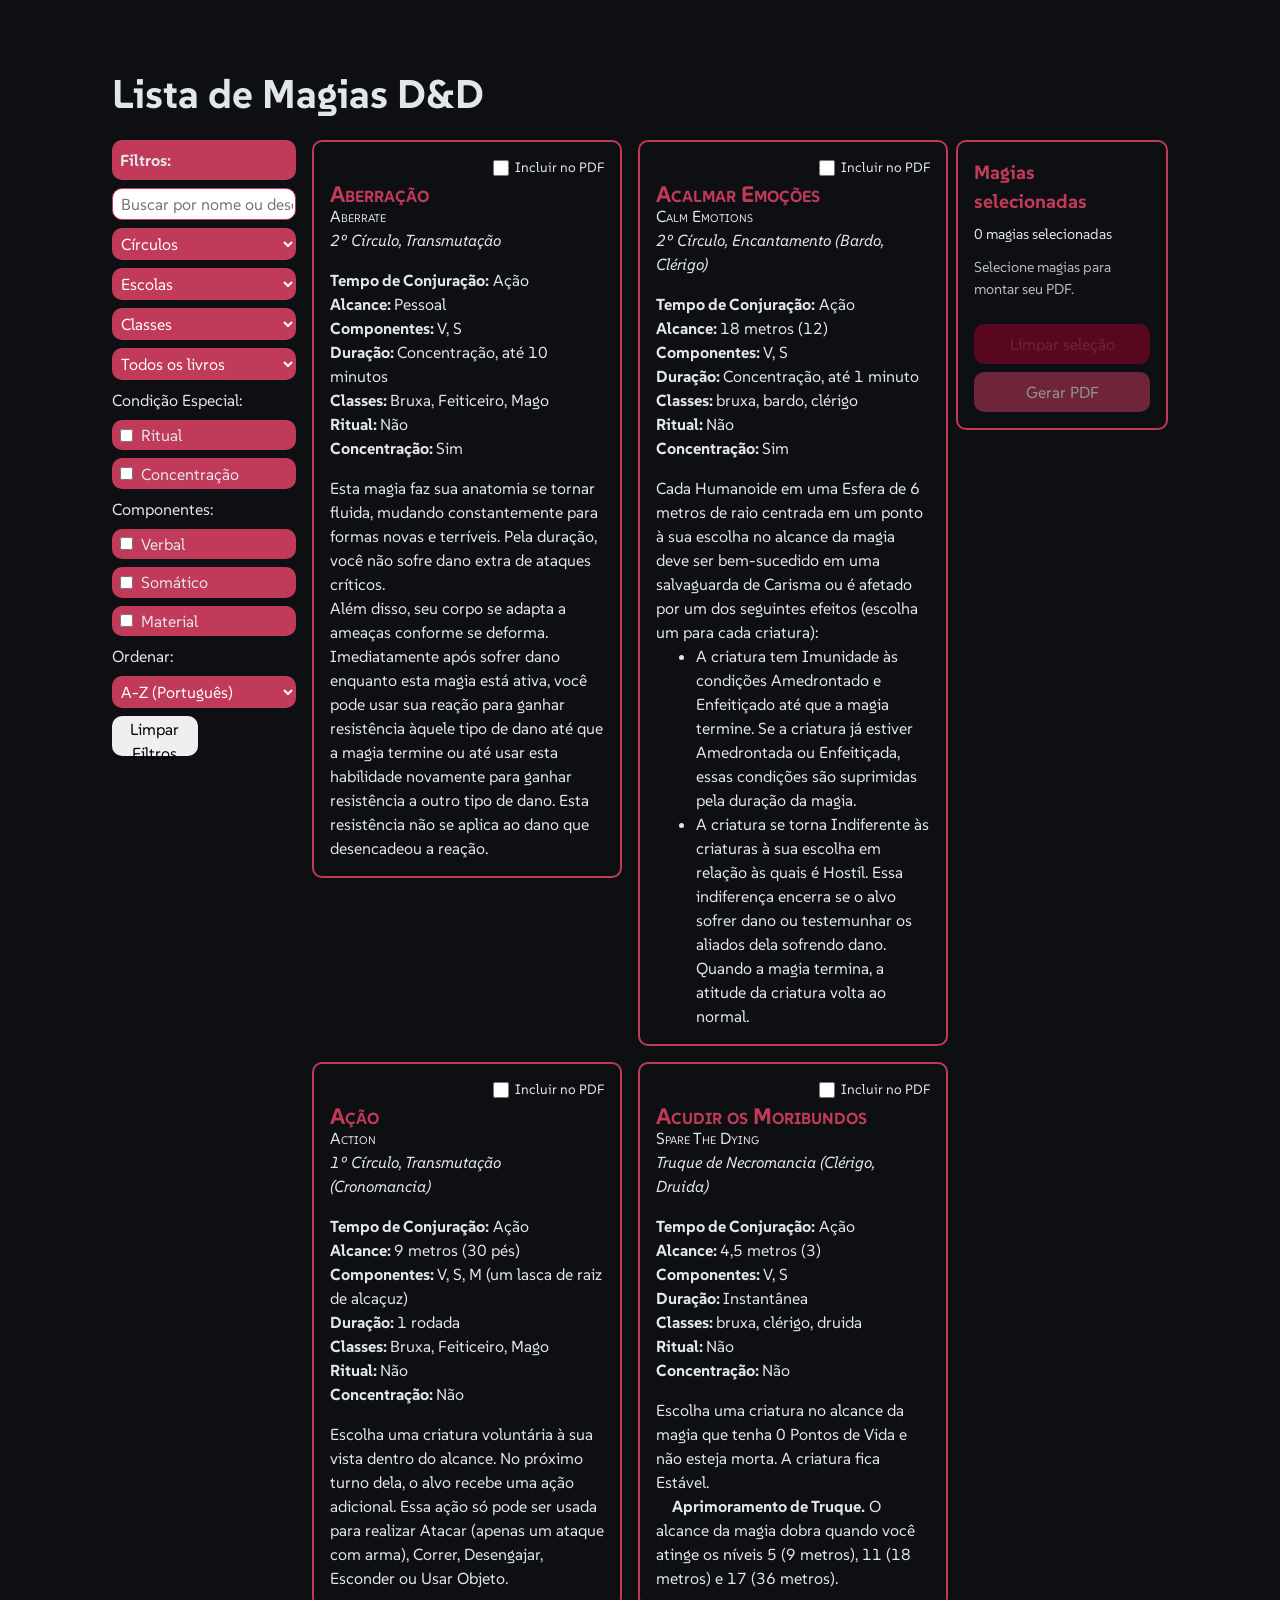
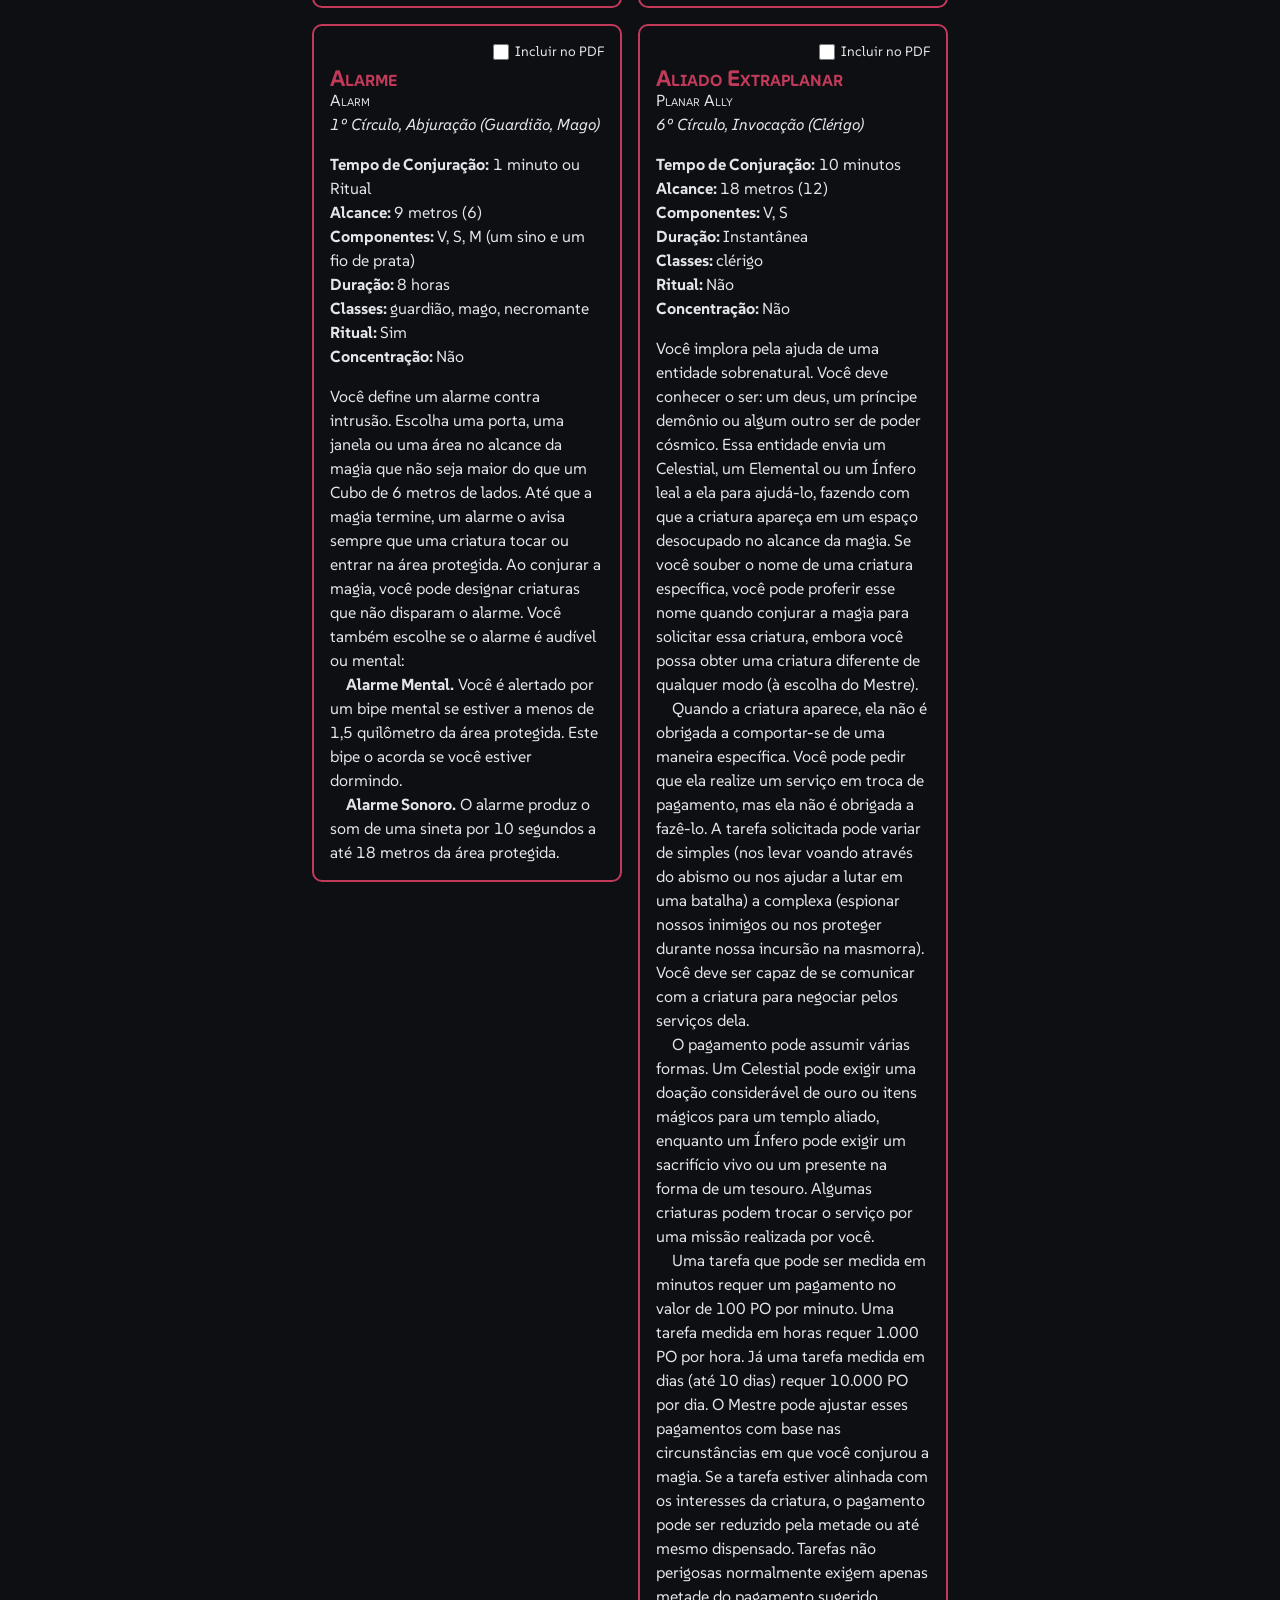
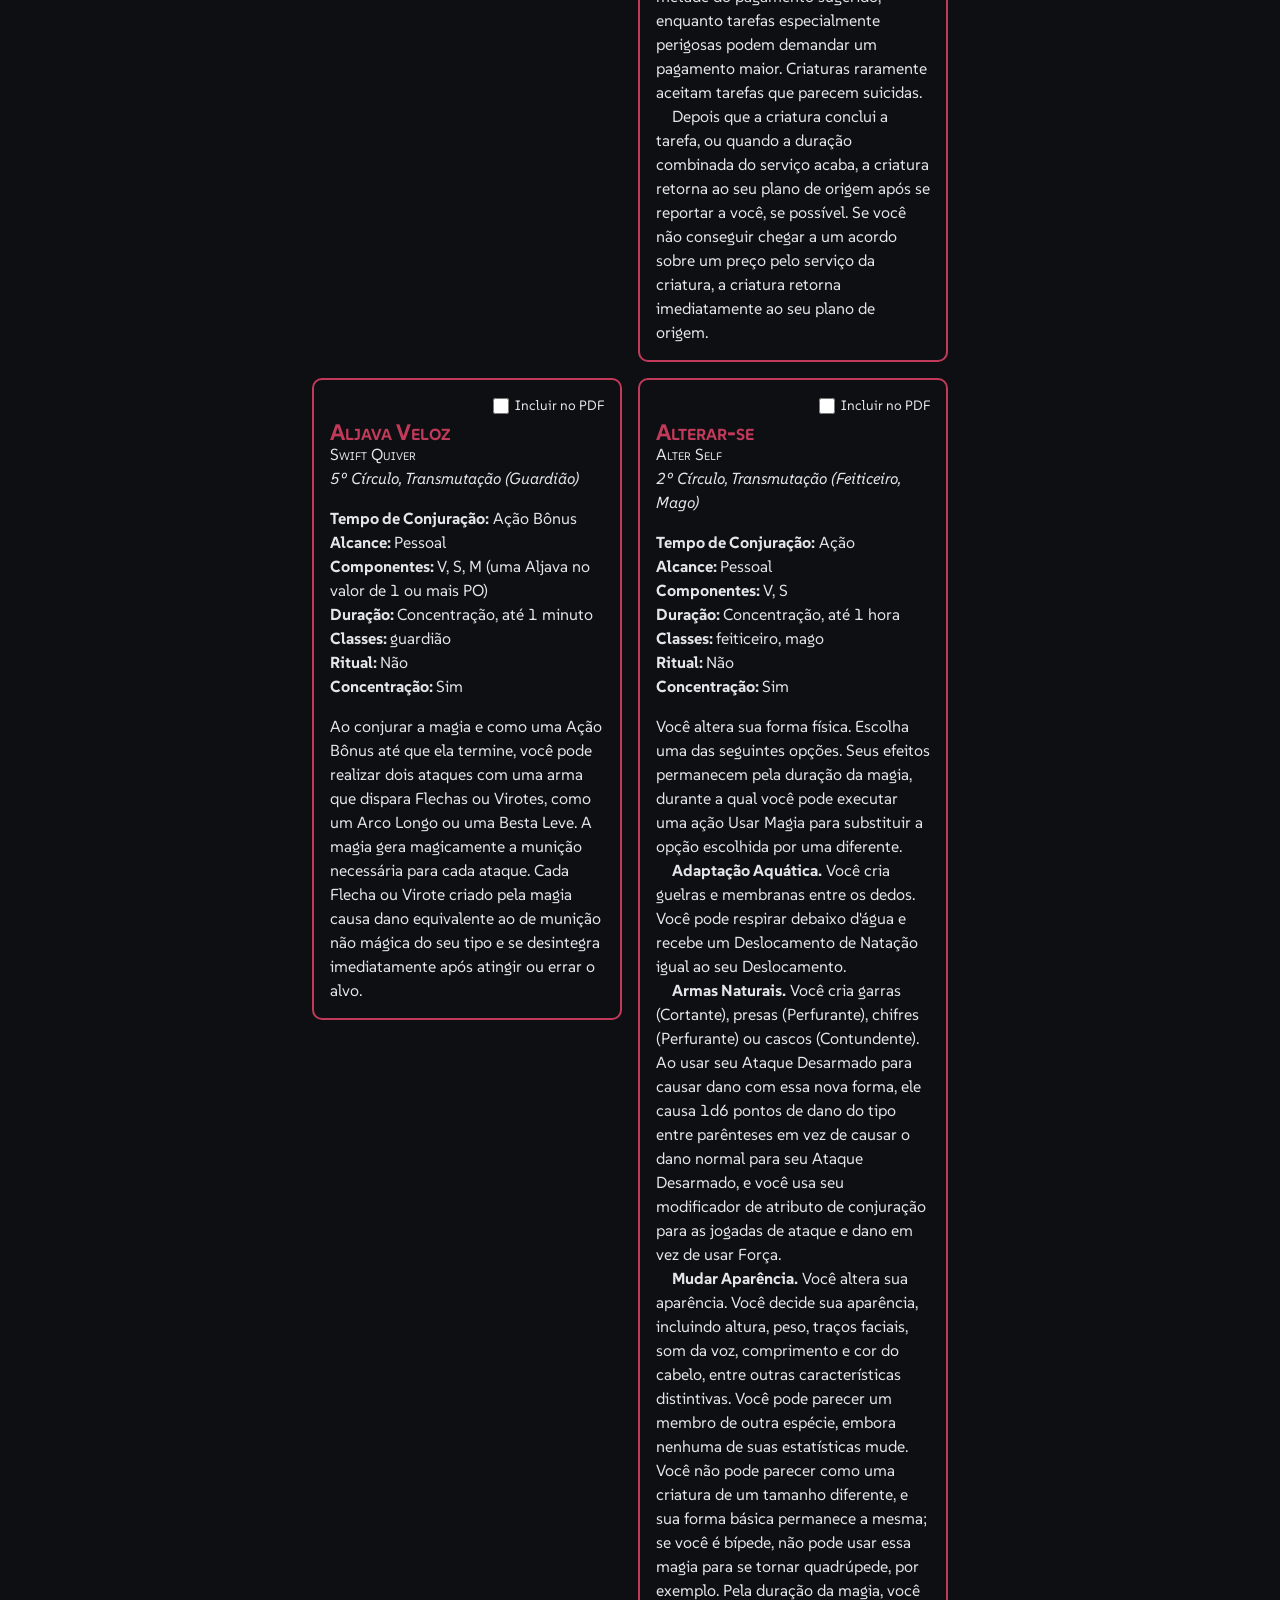
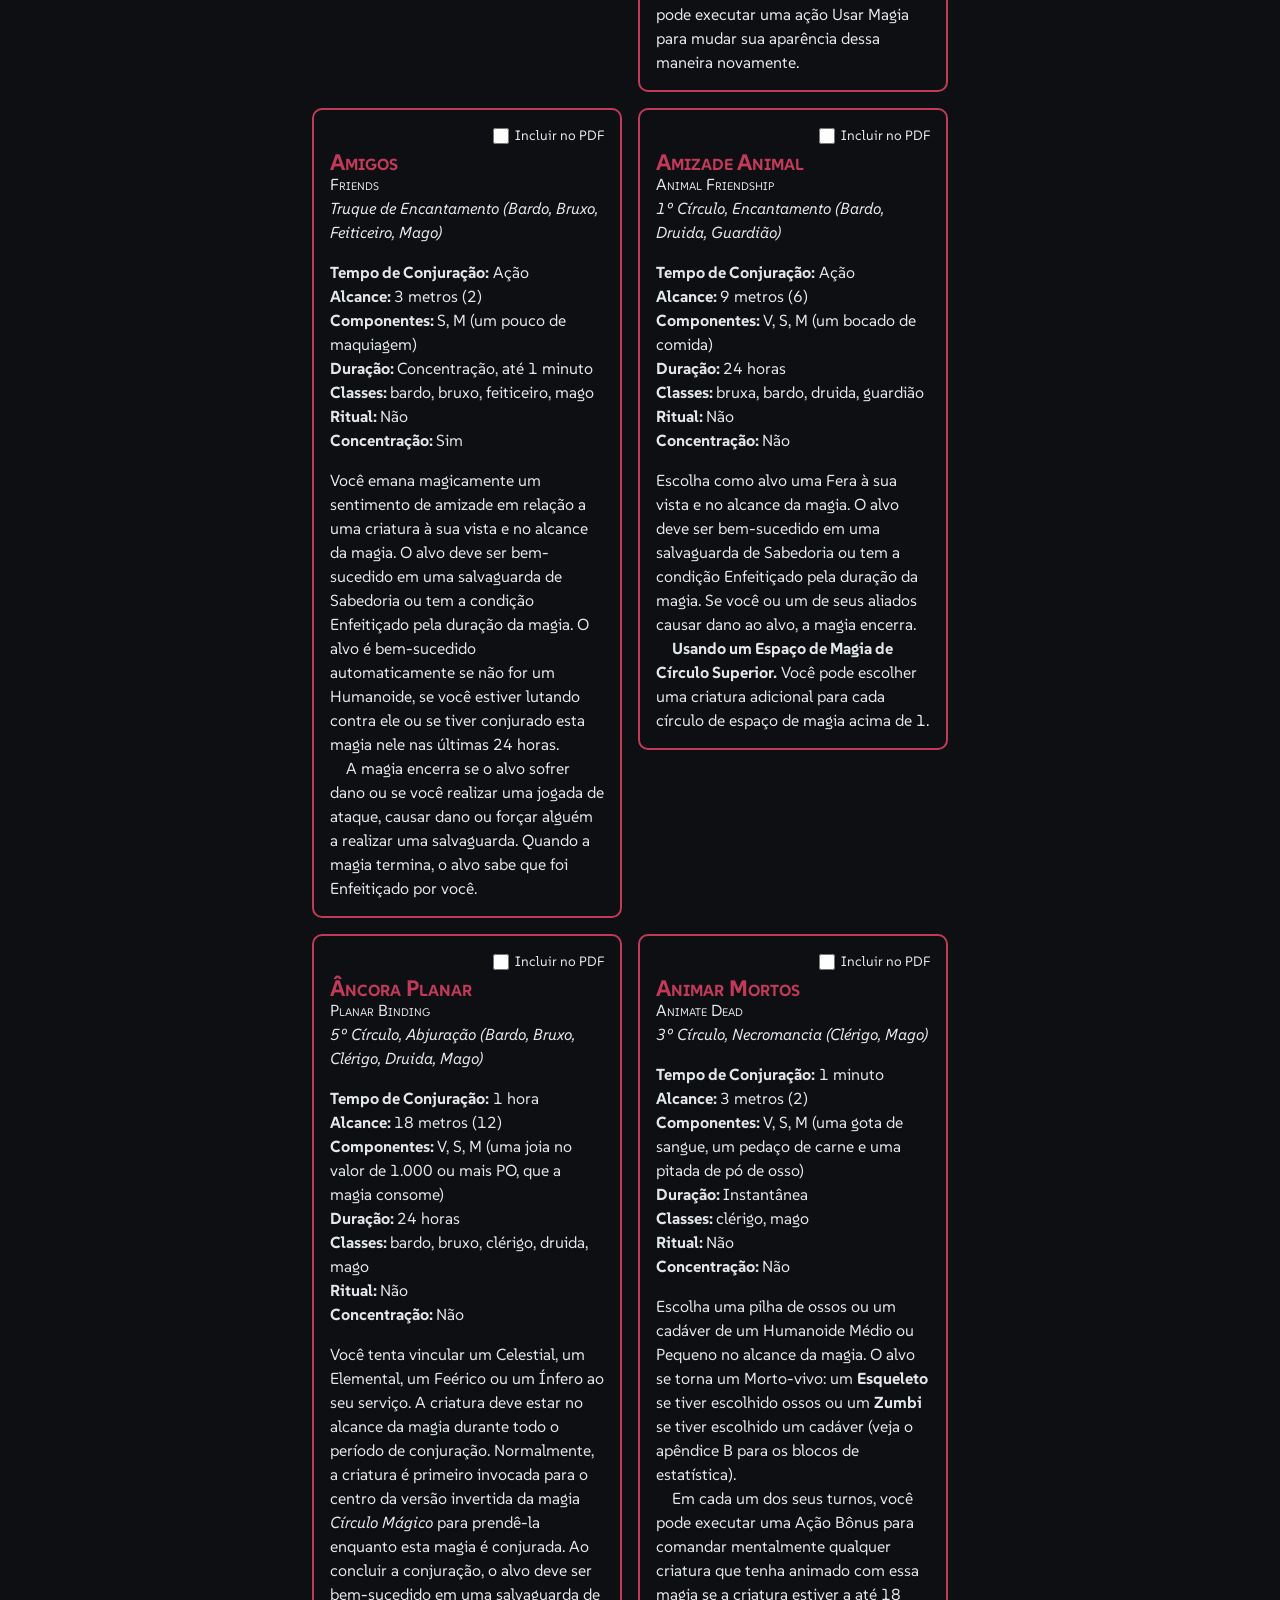
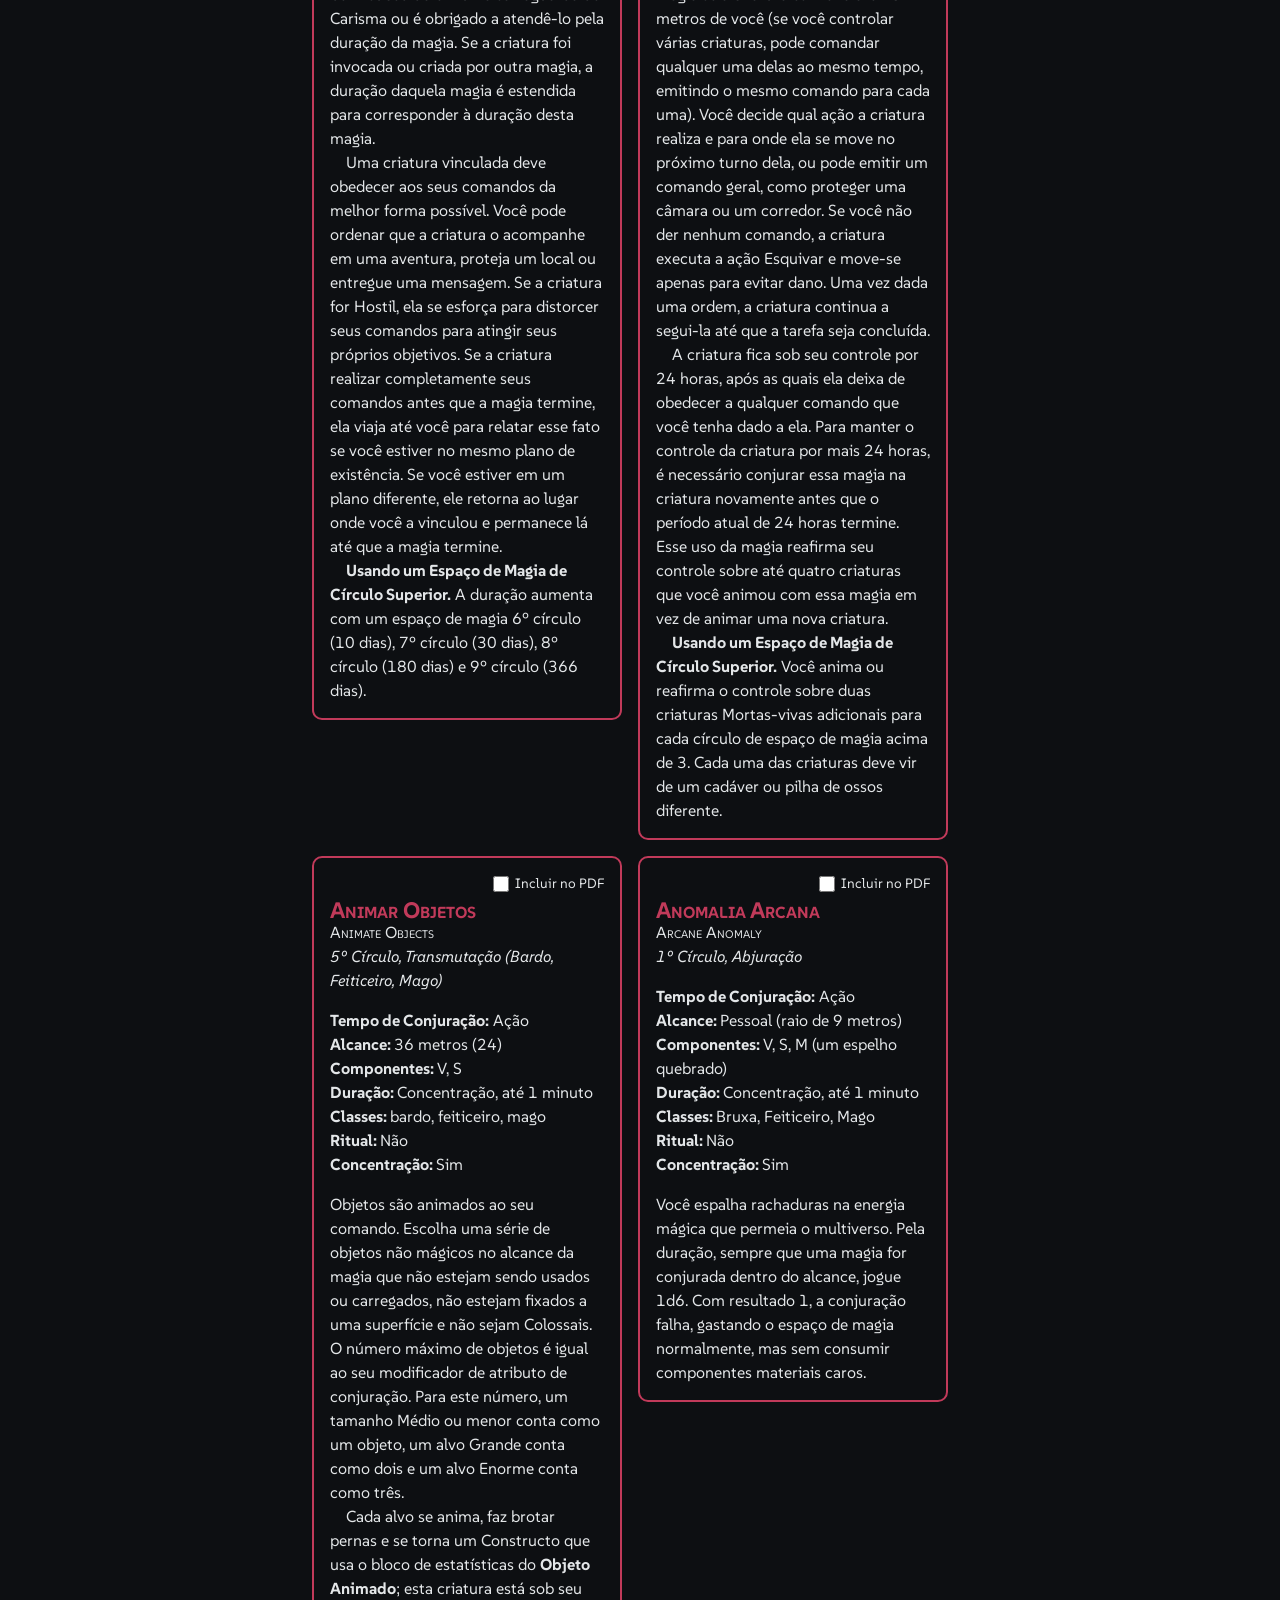
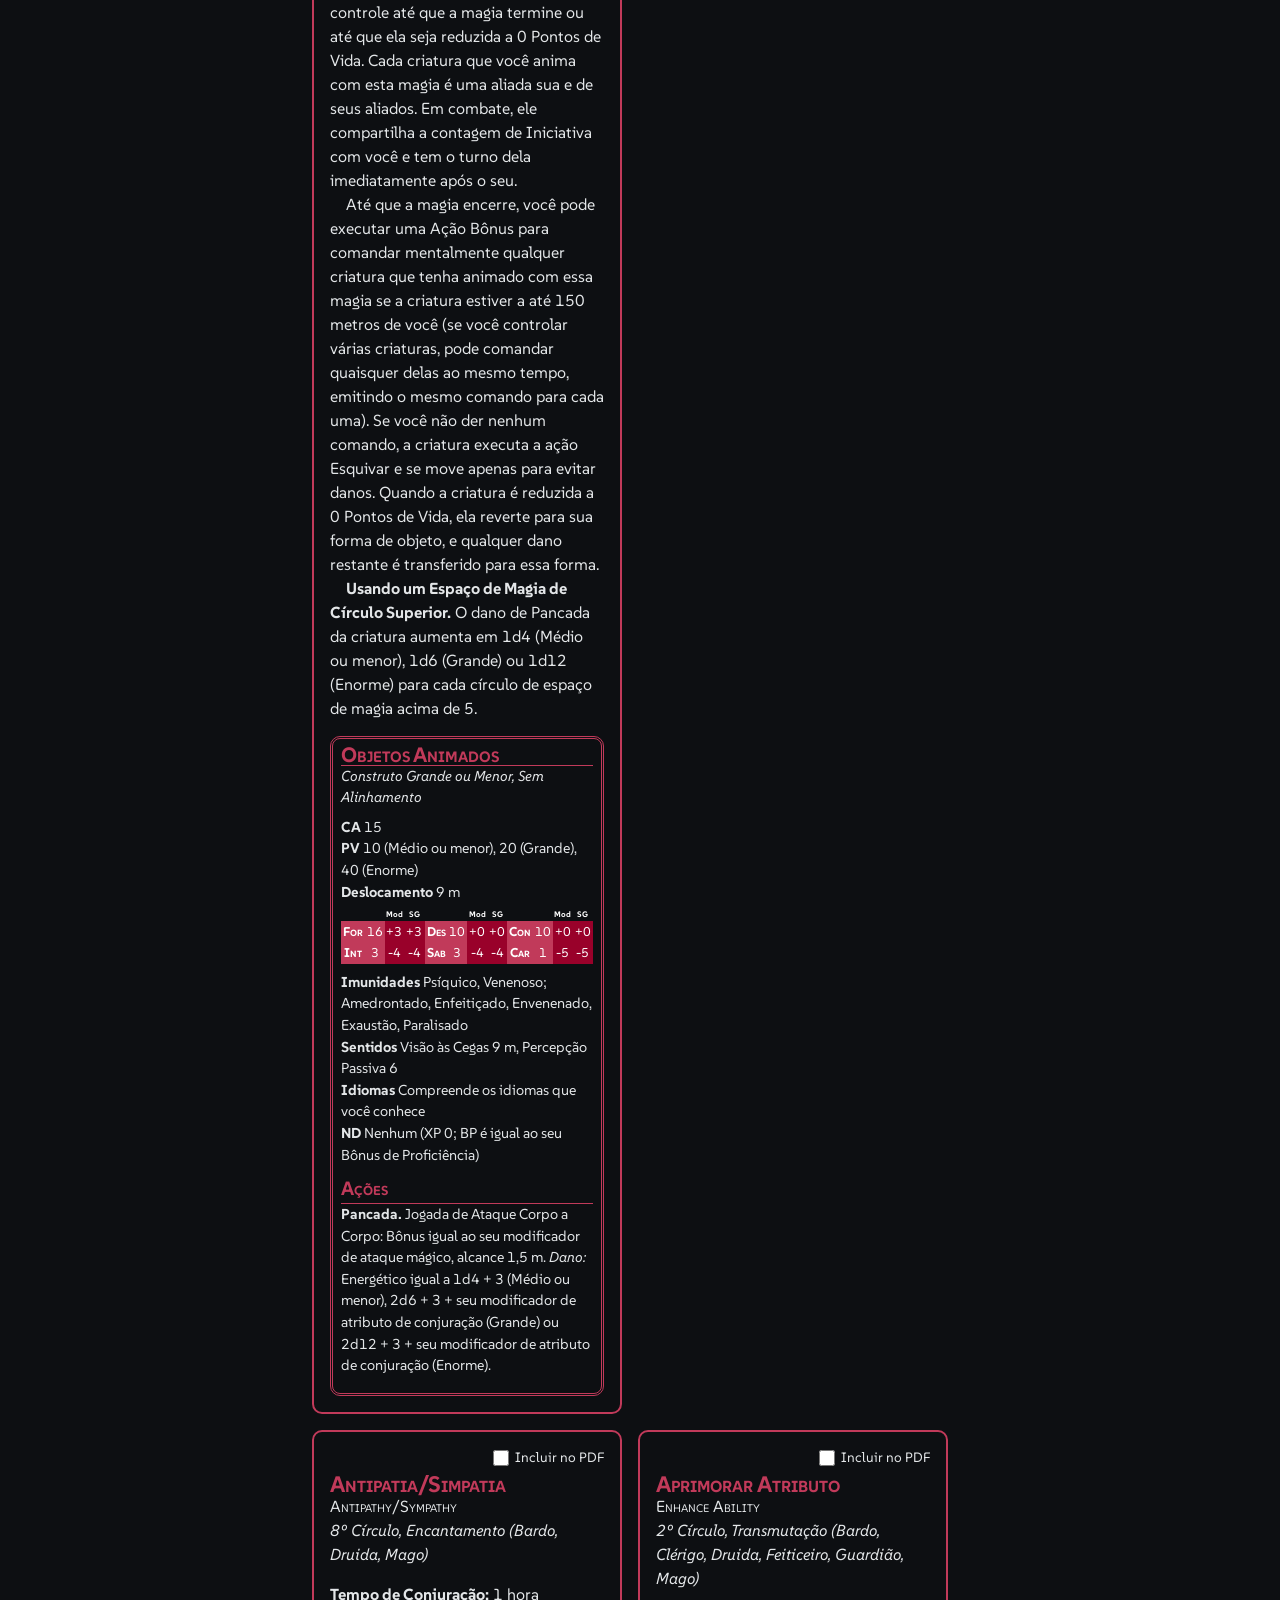
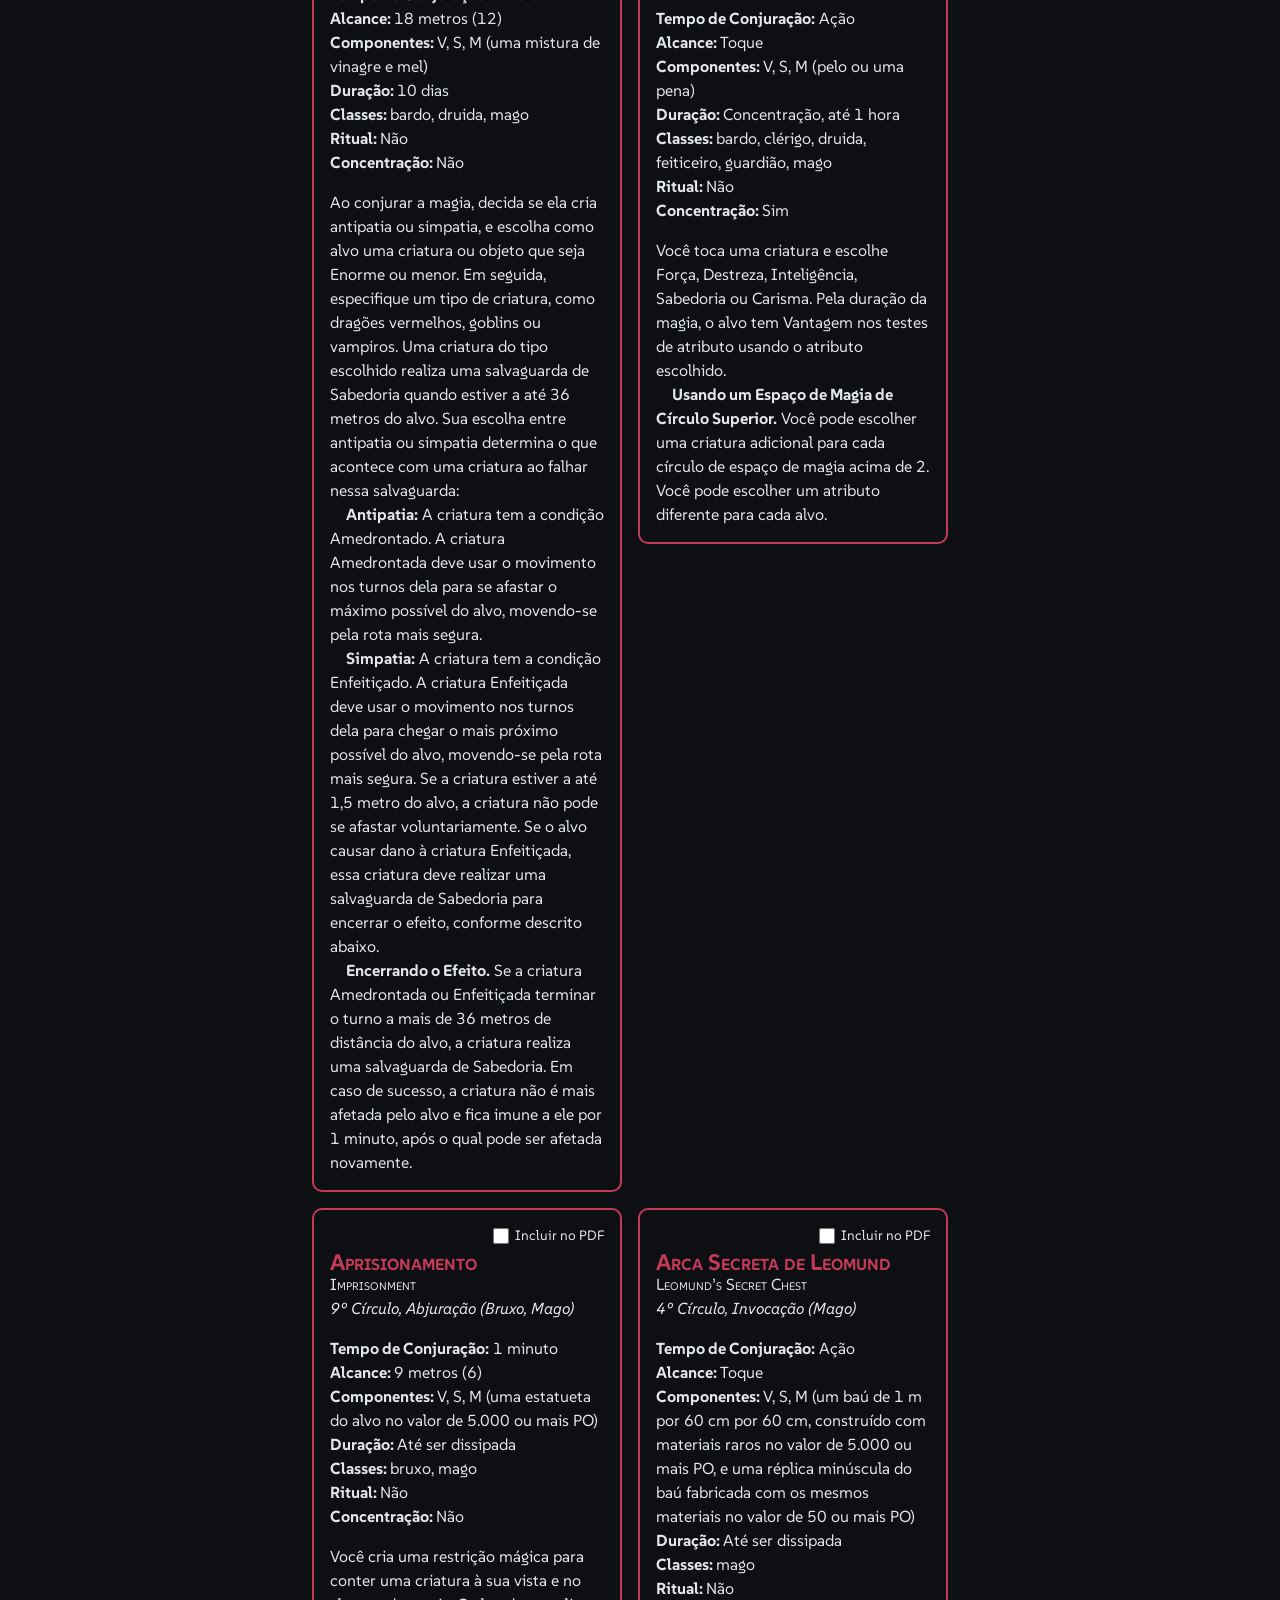
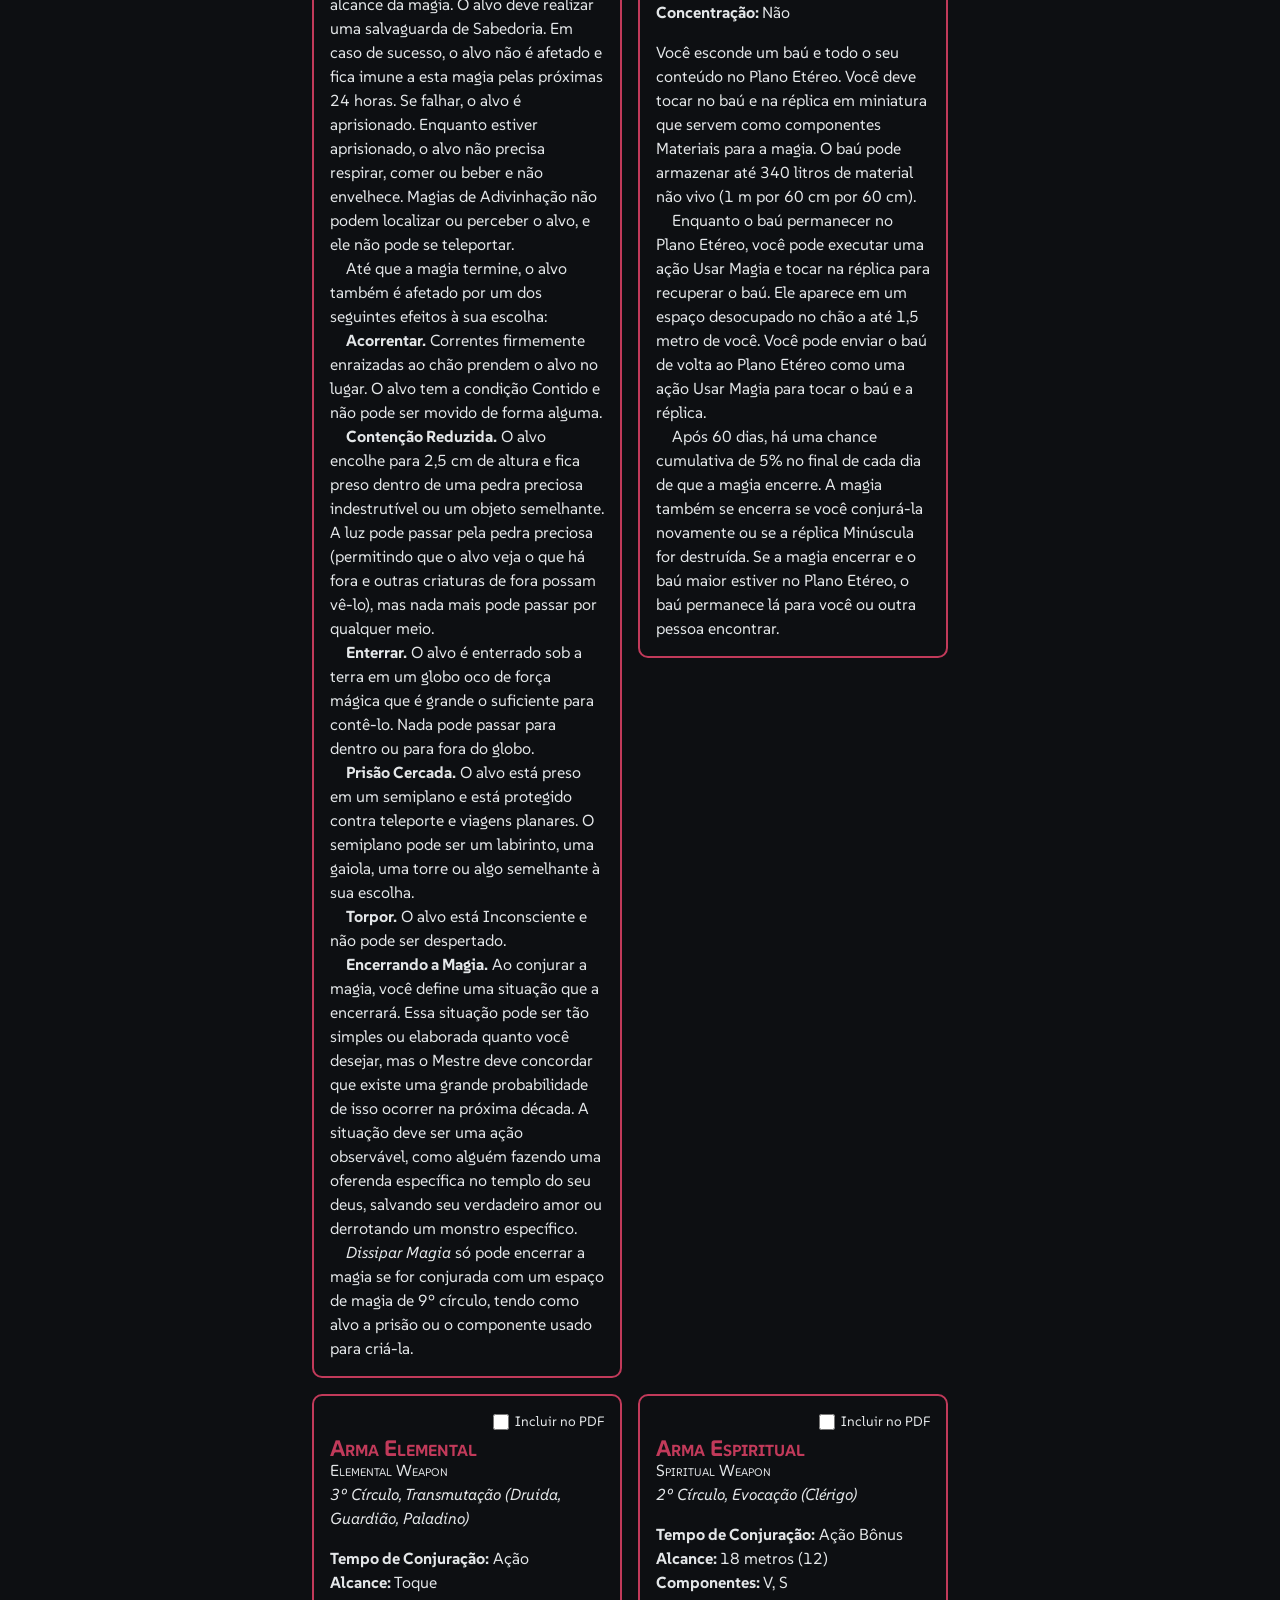
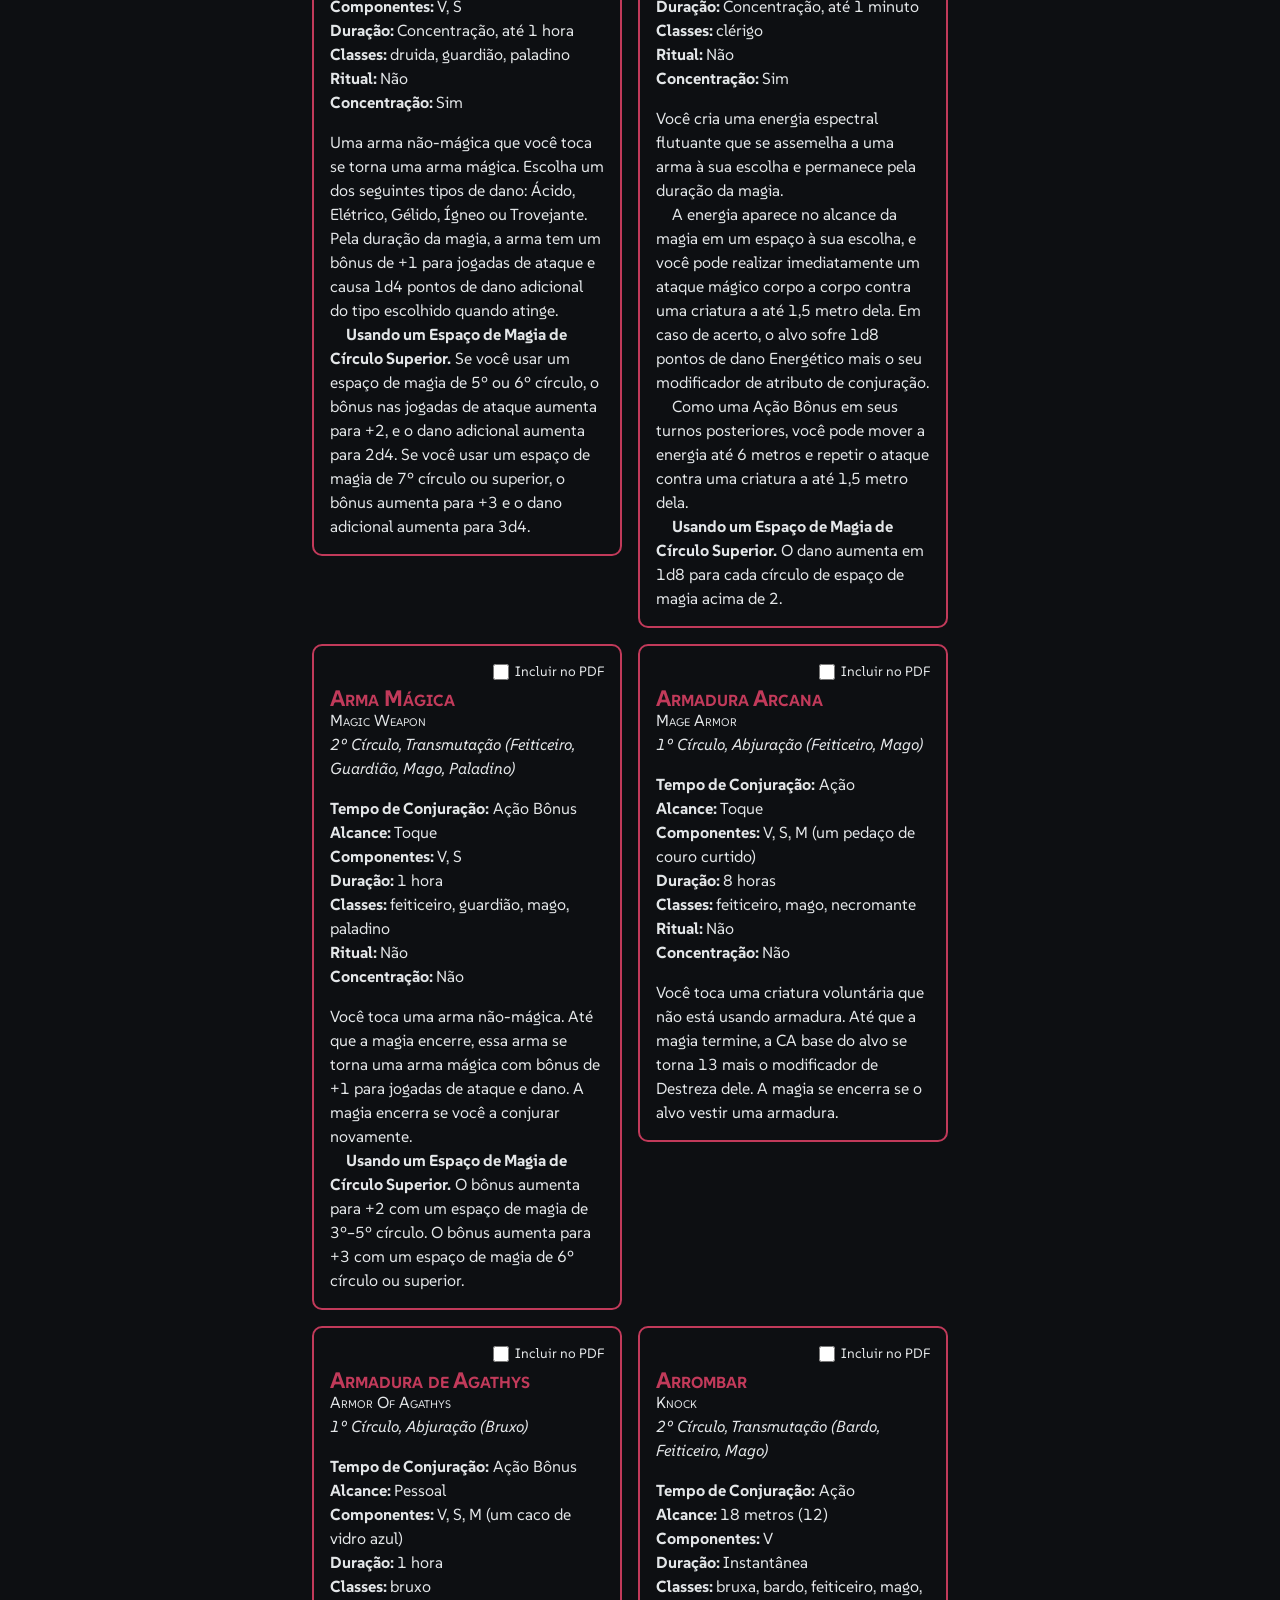
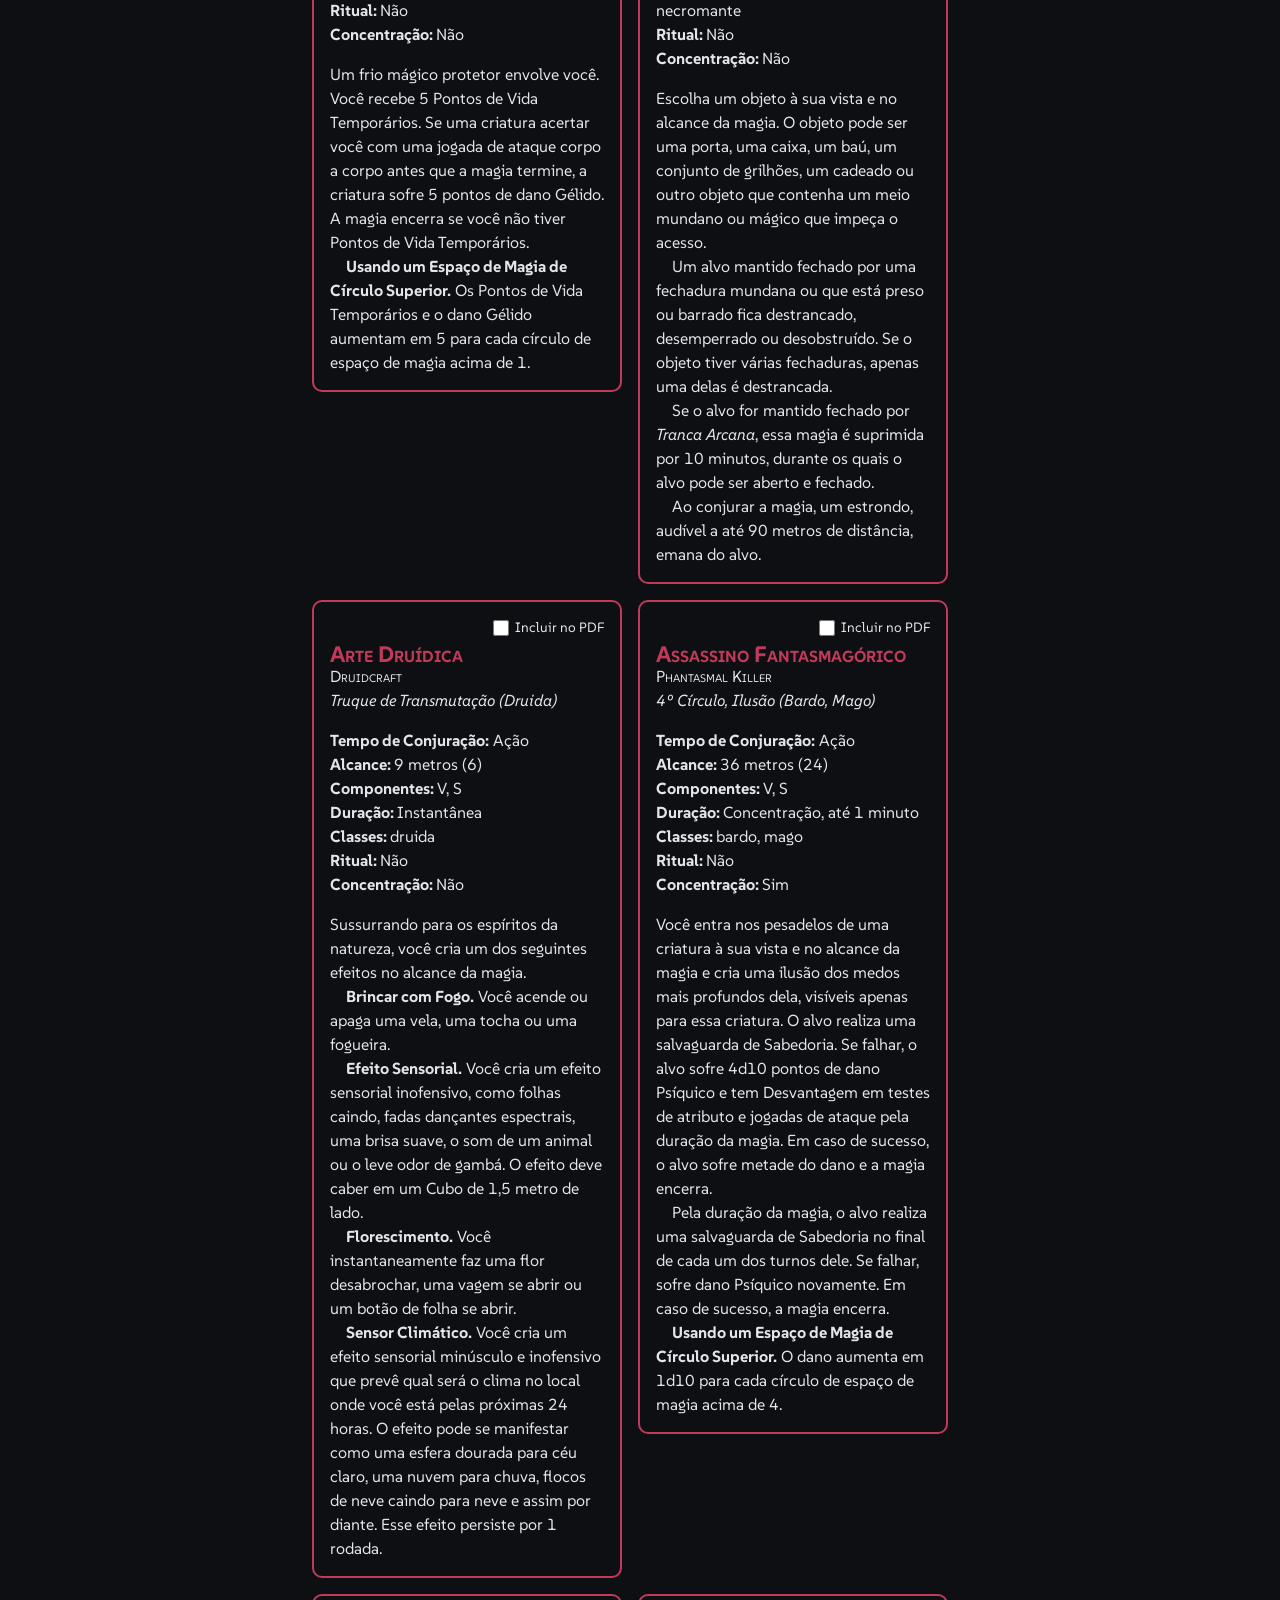
==== commit cf6af3f6: "Selecionavel" ====
--- a/index.html
+++ b/index.html
@@ -197,10 +197,6 @@
                     </div>
 
                     <button id="limpar-filtros" class="botao-limpar">Limpar Filtros</button>
-                    <div class="controles-impressao">
-                        <button id="btn-imprimir" class="botao-imprimir">🖨️ Imprimir*</button>
-                    </div>
-                    
                 </div>
             </div>
 
@@ -211,7 +207,17 @@
                 <div id="scroll-trigger" style="height: 50px"></div>
             </div>
 
-            <script src="./Lista de Magias D&amp;D 2024 Beta _ Simple Skans_files/grimorio.js.download"></script>
+            <aside class="painel-selecao" aria-labelledby="titulo-selecao">
+                <h2 id="titulo-selecao">Magias selecionadas</h2>
+                <p id="contador-selecao" aria-live="polite">0 magias selecionadas</p>
+                <div id="lista-selecao">
+                    <p class="selecao-vazia">Selecione magias para montar seu PDF.</p>
+                </div>
+                <button id="limpar-selecao" class="botao-limpar" type="button" disabled>Limpar seleção</button>
+                <button id="btn-imprimir" class="botao-imprimir" type="button" disabled>Gerar PDF</button>
+            </aside>
+
+            <script src="./Lista de Magias D&amp;D 2024 Beta _ Simple Skans_files/grimorio.js"></script>
         </div>
     </div>
 </article>
@@ -258,7 +264,7 @@
                 menu.classList.toggle("open");
             });
         </script>
-        <script src="./Lista de Magias D&amp;D 2024 Beta _ Simple Skans_files/modal.js.download"></script>
+        <script src="./Lista de Magias D&amp;D 2024 Beta _ Simple Skans_files/modal.js"></script>
         <script src="https://cdn.counter.dev/script.js" data-id="93ed8017-7394-4ef3-b1bc-a5229fb41f12" data-utcoffset="-3"></script>
     <script defer="" src="https://static.cloudflareinsights.com/beacon.min.js/vcd15cbe7772f49c399c6a5babf22c1241717689176015" integrity="sha512-ZpsOmlRQV6y907TI0dKBHq9Md29nnaEIPlkf84rnaERnq6zvWvPUqr2ft8M1aS28oN72PdrCzSjY4U6VaAw1EQ==" data-cf-beacon="{&quot;version&quot;:&quot;2024.11.0&quot;,&quot;token&quot;:&quot;9500230030be409eb13a24550a521334&quot;,&quot;r&quot;:1,&quot;server_timing&quot;:{&quot;name&quot;:{&quot;cfCacheStatus&quot;:true,&quot;cfEdge&quot;:true,&quot;cfExtPri&quot;:true,&quot;cfL4&quot;:true,&quot;cfOrigin&quot;:true,&quot;cfSpeedBrain&quot;:true},&quot;location_startswith&quot;:null}}" crossorigin="anonymous"></script>
 
